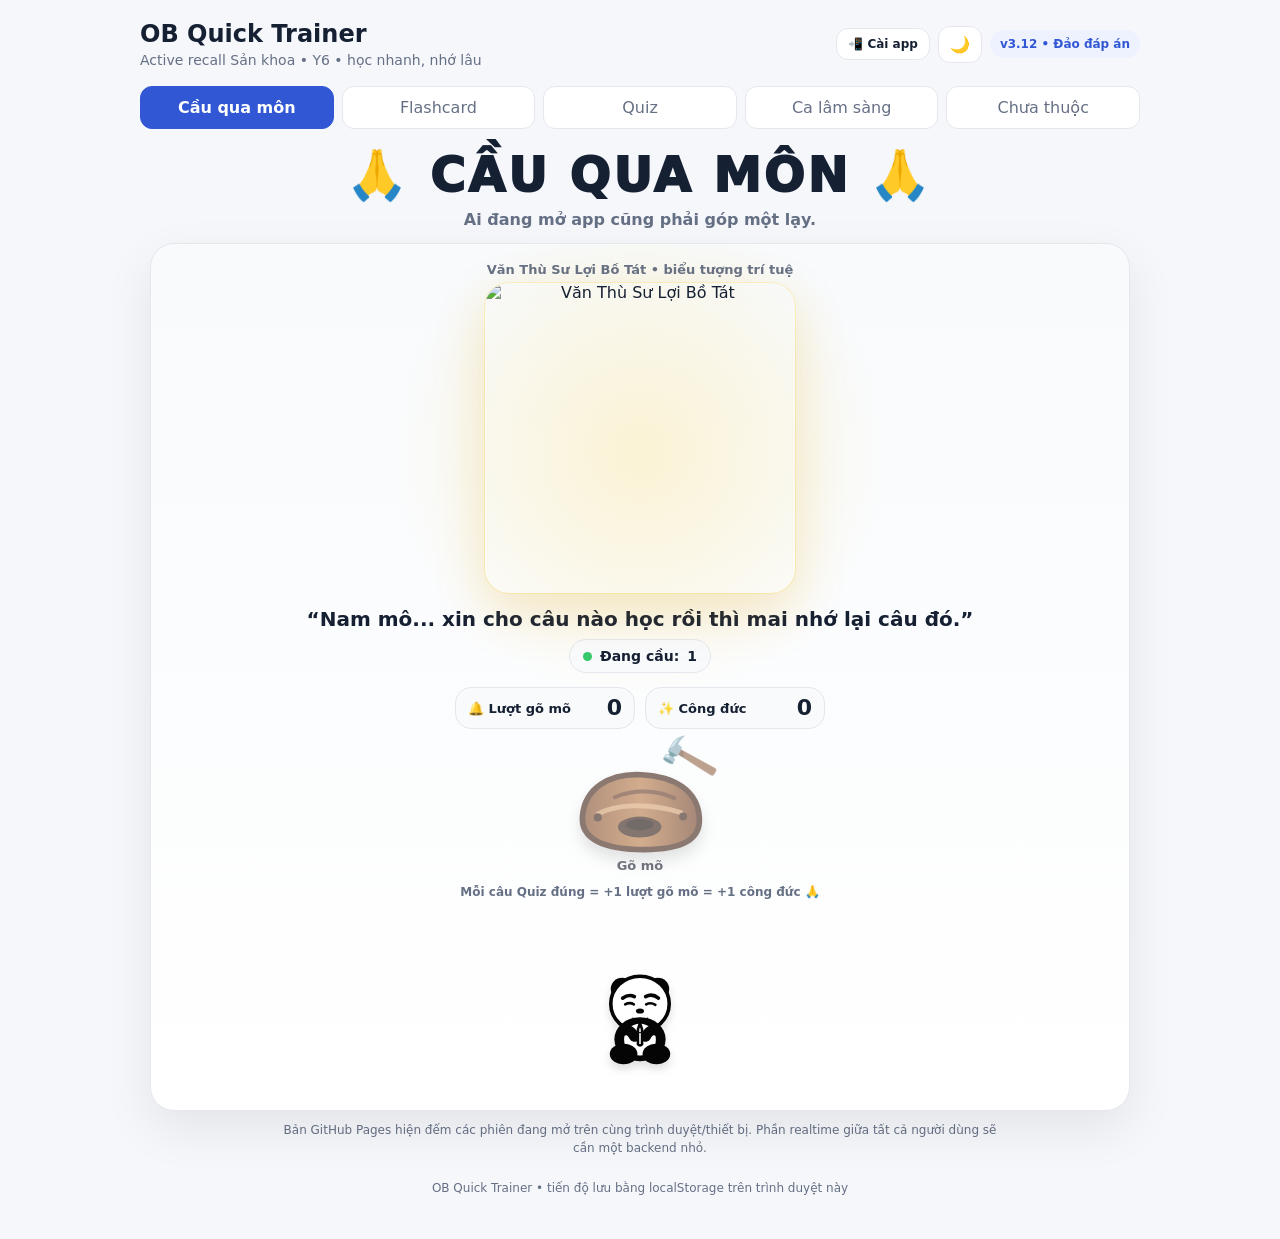
==== index.html @ a4d190e4 "Fix quiz answer-position bias by shuffling options at render time" ====
<!doctype html>
<html lang="vi">
<head>
<meta charset="utf-8">
<meta name="viewport" content="width=device-width,initial-scale=1">
<meta name="color-scheme" content="light dark">
<meta name="theme-color" content="#3157d5">
<link rel="manifest" href="./manifest.webmanifest">
<link rel="icon" type="image/png" sizes="192x192" href="./icon-192.png">
<link rel="apple-touch-icon" href="./icon-192.png">
<meta name="apple-mobile-web-app-capable" content="yes">
<meta name="apple-mobile-web-app-status-bar-style" content="default">
<meta name="apple-mobile-web-app-title" content="OB Trainer">
<meta http-equiv="Cache-Control" content="no-cache, no-store, must-revalidate">
<meta http-equiv="Pragma" content="no-cache">
<meta http-equiv="Expires" content="0">
<title>OB Quick Trainer</title>
<style>
:root{
  --bg:#f5f7fb;--card:#ffffff;--card2:#f8fafc;--text:#162033;--muted:#667085;--line:#e4e7ec;
  --accent:#3157d5;--accent2:#eef2ff;--good:#067647;--goodbg:#ecfdf3;--bad:#b42318;--badbg:#fef3f2;
  --warn:#b54708;--warnbg:#fffaeb;--shadow:0 12px 32px rgba(16,24,40,.08)
}
html[data-theme="dark"]{
  --bg:#0b1220;--card:#111a2b;--card2:#172236;--text:#eef2f7;--muted:#98a2b3;--line:#29364d;
  --accent:#87a3ff;--accent2:#172554;--good:#6ce9a6;--goodbg:#12382a;--bad:#fda29b;--badbg:#401b1b;
  --warn:#fec84b;--warnbg:#3a2b12;--shadow:0 16px 40px rgba(0,0,0,.28)
}
*{box-sizing:border-box}
body{margin:0;font-family:Inter,system-ui,-apple-system,Segoe UI,Roboto,sans-serif;background:var(--bg);color:var(--text);transition:background .2s,color .2s}
button,select{font:inherit}
.shell{max-width:1040px;margin:auto;padding:20px}
header{display:flex;gap:14px;align-items:center;justify-content:space-between;margin-bottom:18px}
.brand h1{font-size:24px;margin:0}.brand p{margin:4px 0 0;color:var(--muted);font-size:14px}
.header-actions{display:flex;align-items:center;gap:8px;flex-wrap:wrap;justify-content:flex-end}
.installbtn{font-size:12px;font-weight:850;white-space:nowrap}
.installbtn.ready{border-color:var(--accent);box-shadow:0 0 0 3px var(--accent2)}
.installbtn.installed{color:var(--good);background:var(--goodbg);border-color:var(--good)}
.pill{background:var(--accent2);color:var(--accent);padding:7px 10px;border-radius:999px;font-size:12px;font-weight:800}
.iconbtn{border:1px solid var(--line);background:var(--card);color:var(--text);border-radius:12px;padding:8px 11px;cursor:pointer}
nav{display:grid;grid-template-columns:repeat(5,1fr);gap:8px;margin-bottom:18px}
nav button{border:1px solid var(--line);background:var(--card);padding:11px 8px;border-radius:12px;cursor:pointer;color:var(--muted)}
nav button.active{background:var(--accent);border-color:var(--accent);color:#fff;font-weight:800}
html[data-theme="dark"] nav button.active{color:#08111f}
.panel{display:none}.panel.active{display:block}
.grid{display:grid;grid-template-columns:repeat(4,1fr);gap:12px}
.card{background:var(--card);border:1px solid var(--line);border-radius:16px;padding:18px;box-shadow:var(--shadow)}
.metric .big{font-size:30px;font-weight:800;margin-top:8px}.muted{color:var(--muted)}
.hero{padding:22px}.hero h2{margin:0 0 8px;font-size:22px}.hero p{margin:0;color:var(--muted);line-height:1.55}
.actions{display:flex;gap:10px;flex-wrap:wrap;margin-top:16px}
.btn{border:0;border-radius:12px;padding:11px 14px;cursor:pointer;font-weight:800}
.btn.primary{background:var(--accent);color:#fff}.btn.secondary{background:var(--card);border:1px solid var(--line);color:var(--text)}
.btn.good{background:var(--goodbg);color:var(--good)}.btn.bad{background:var(--badbg);color:var(--bad)}.btn.warn{background:var(--warnbg);color:var(--warn)}
html[data-theme="dark"] .btn.primary{color:#08111f}
.progress{height:9px;background:var(--line);border-radius:999px;overflow:hidden}.progress>div{height:100%;background:var(--accent);width:0;transition:width .25s}
.timer-wrap{margin:10px 0 16px}.timer-row{display:flex;justify-content:space-between;align-items:center;font-size:13px;color:var(--muted);margin-bottom:6px}
.timerbar{height:7px;background:var(--line);border-radius:999px;overflow:hidden}.timerbar>div{height:100%;background:var(--accent);width:100%;transition:width 1s linear}
.timerbar.danger>div{background:var(--bad)}
.controls{display:grid;grid-template-columns:1.15fr 1fr auto auto;gap:10px;align-items:end;margin-bottom:14px}
.field label{display:block;font-size:12px;color:var(--muted);font-weight:700;margin-bottom:6px}
.field select{width:100%;background:var(--card);color:var(--text);border:1px solid var(--line);border-radius:10px;padding:10px}
.field input[type="range"]{width:100%;accent-color:var(--accent);cursor:pointer;margin:7px 0 2px}
.range-meta{display:flex;justify-content:space-between;align-items:center;font-size:11px;color:var(--muted)}
.range-value{font-size:13px;font-weight:800;color:var(--accent)}
.flash{min-height:310px;display:flex;flex-direction:column;justify-content:center;align-items:center;text-align:center;cursor:pointer}
.flash .tag{font-size:12px;color:var(--accent);font-weight:800;text-transform:uppercase;letter-spacing:.08em}
.flash h3{font-size:25px;line-height:1.35;max-width:700px}.flash .answer{display:none;color:var(--text);line-height:1.65;max-width:760px;white-space:pre-line}
.flash.revealed .answer{display:block}.flash.revealed .prompt{display:none}
.quiz-head{display:flex;justify-content:space-between;gap:12px;align-items:center;margin-bottom:12px}
.qtext{font-size:20px;font-weight:800;line-height:1.45;margin-bottom:16px}
.options{display:grid;gap:10px}.option{width:100%;text-align:left;border:1px solid var(--line);background:var(--card);color:var(--text);border-radius:12px;padding:13px 14px;cursor:pointer}
.option:hover{border-color:var(--muted)}.option.correct{border-color:var(--good);background:var(--goodbg)}.option.wrong{border-color:var(--bad);background:var(--badbg)}
.feedback{margin-top:14px;padding:14px;border-radius:12px;background:var(--card2);line-height:1.55;display:none}
.feedback.show{display:block}.feedback.good{background:var(--goodbg);color:var(--good)}.feedback.bad{background:var(--badbg);color:var(--bad)}.feedback.warn{background:var(--warnbg);color:var(--warn)}
.case-list{display:grid;gap:14px}.case h3{margin-top:0}.case p{line-height:1.6}.case .reveal{display:none;margin-top:12px;padding:14px;border-radius:12px;background:var(--card2);line-height:1.6}.case.open .reveal{display:block}
.missed-item{border-top:1px solid var(--line);padding:14px 0}.missed-item:first-child{border-top:0}
.badge{display:inline-block;font-size:11px;font-weight:800;border-radius:999px;padding:4px 8px;margin-left:6px}.badge.timeout{background:var(--warnbg);color:var(--warn)}.badge.wrong{background:var(--badbg);color:var(--bad)}
.small{font-size:13px}.empty{text-align:center;padding:30px;color:var(--muted)}
.notice{border-left:4px solid var(--accent);background:var(--card2);padding:12px 14px;border-radius:10px;line-height:1.55}
footer{padding:24px 0;color:var(--muted);font-size:12px;text-align:center}
@media(max-width:760px){.grid{grid-template-columns:repeat(2,1fr)}nav{grid-template-columns:repeat(3,1fr)}header{align-items:flex-start}.shell{padding:14px}.qtext{font-size:18px}.controls{grid-template-columns:1fr 1fr}.controls .full-mobile{grid-column:1/-1}}

/* ===== CẦU QUA MÔN ===== */
.prayer-shell{max-width:980px;margin:0 auto;text-align:center}
.prayer-title{font-size:clamp(28px,5vw,48px);font-weight:950;letter-spacing:.06em;margin:4px 0 6px}
.prayer-sub{color:var(--muted);margin-bottom:14px;font-weight:700}
.prayer-stage{position:relative;overflow:hidden;min-height:610px;border:1px solid var(--line);border-radius:24px;background:
 radial-gradient(circle at 50% 24%,rgba(255,215,84,.24),transparent 30%),
 linear-gradient(180deg,var(--card2),var(--card));padding:18px 14px 24px;box-shadow:0 18px 50px rgba(0,0,0,.08)}
.wisdom-label{font-size:13px;font-weight:800;color:var(--muted);margin-bottom:6px}
.buddha-wrap{display:flex;justify-content:center;position:relative;z-index:1}
.buddha-img{width:min(310px,70vw);aspect-ratio:1/1;object-fit:cover;object-position:center;border-radius:24px;box-shadow:0 0 0 1px rgba(255,215,84,.3),0 18px 50px rgba(218,160,20,.22)}
.prayer-message{margin:14px auto 8px;max-width:680px;font-weight:850;font-size:clamp(15px,2.5vw,20px)}
.online-pill{display:inline-flex;align-items:center;gap:8px;background:var(--card2);border:1px solid var(--line);border-radius:999px;padding:8px 13px;font-size:14px;font-weight:800}
.live-dot{width:9px;height:9px;border-radius:50%;background:#36c96b;box-shadow:0 0 0 0 rgba(54,201,107,.5);animation:livePulse 1.6s infinite}
@keyframes livePulse{70%{box-shadow:0 0 0 9px rgba(54,201,107,0)}100%{box-shadow:0 0 0 0 rgba(54,201,107,0)}}
.prayer-crowd{min-height:155px;display:flex;align-items:flex-end;justify-content:center;flex-wrap:wrap;gap:4px 9px;margin-top:8px;position:relative;z-index:2}
.prayer-person{width:82px;height:112px;display:flex;align-items:flex-end;justify-content:center;transform-origin:50% 100%;animation:kowtow 2.7s cubic-bezier(.45,0,.25,1) infinite;animation-delay:var(--d,0s);will-change:transform}
.prayer-person svg{width:100%;height:auto;overflow:visible;filter:drop-shadow(0 5px 4px rgba(0,0,0,.12))}
@keyframes kowtow{
  0%,18%,100%{transform:perspective(280px) rotateX(0deg) translateY(0) scale(1)}
  38%{transform:perspective(280px) rotateX(24deg) translateY(8px) scale(.99)}
  58%,68%{transform:perspective(280px) rotateX(63deg) translateY(26px) scale(.96)}
  84%{transform:perspective(280px) rotateX(22deg) translateY(7px) scale(.99)}
}
.prayer-more{font-size:13px;color:var(--muted);font-weight:800;min-height:20px}
.prayer-note{font-size:12px;color:var(--muted);margin:10px auto 0;max-width:720px;line-height:1.5}
@media(max-width:560px){
  .prayer-stage{min-height:560px;padding-left:8px;padding-right:8px}
  .buddha-img{width:min(250px,72vw)}
  .prayer-person{width:64px;height:90px}
  .prayer-crowd{min-height:128px;gap:2px 5px}
}


/* ===== CÔNG ĐỨC / GÕ MÕ ===== */
.merit-panel{margin:14px auto 4px;display:grid;grid-template-columns:repeat(2,minmax(125px,180px));justify-content:center;gap:8px 10px;position:relative;z-index:4}
.merit-stat{background:var(--card2);border:1px solid var(--line);border-radius:16px;padding:9px 12px;display:flex;align-items:center;justify-content:space-between;gap:12px;font-size:13px;font-weight:800}
.merit-stat b{font-size:22px;line-height:1}
.mokugyo-btn{grid-column:1/-1;justify-self:center;width:180px;min-height:134px;border:0;background:transparent;cursor:pointer;position:relative;padding:9px 8px 4px;border-radius:22px;transition:transform .12s ease,filter .12s ease}
.mokugyo-btn:hover{transform:translateY(-2px);filter:brightness(1.04)}
.mokugyo-btn:active{transform:translateY(1px) scale(.97)}
.mokugyo-btn.no-credit{opacity:.62;filter:grayscale(.22)}
.woodfish{display:block;width:145px;margin:15px auto 0;transform-origin:50% 70%}
.woodfish svg{width:100%;height:auto;filter:drop-shadow(0 9px 8px rgba(0,0,0,.18))}
.mallet{position:absolute;z-index:3;font-size:43px;left:118px;top:1px;transform-origin:16% 85%;transform:rotate(-18deg)}
.mokugyo-btn.strike .mallet{animation:malletHit .24s ease-out}
.mokugyo-btn.strike .woodfish{animation:woodfishHit .28s ease-out}
.mokugyo-caption{display:block;margin-top:-8px;font-size:13px;font-weight:900;color:var(--text)}
.merit-hint{grid-column:1/-1;color:var(--muted);font-size:12px;font-weight:750;min-height:18px}
.merit-pop{position:absolute;left:50%;top:56%;transform:translate(-50%,-50%);font-size:21px;font-weight:950;pointer-events:none;z-index:20;animation:meritFloat .85s ease-out forwards;text-shadow:0 2px 12px var(--card)}
@keyframes malletHit{0%{transform:rotate(-18deg)}55%{transform:rotate(-58deg) translate(-7px,9px)}100%{transform:rotate(-18deg)}}
@keyframes woodfishHit{0%,100%{transform:scale(1)}38%{transform:scale(.95) rotate(-2deg)}65%{transform:scale(1.035) rotate(1deg)}}
@keyframes meritFloat{0%{opacity:0;transform:translate(-50%,10px) scale(.8)}20%{opacity:1}100%{opacity:0;transform:translate(-50%,-55px) scale(1.12)}}
@media(max-width:560px){.merit-panel{grid-template-columns:repeat(2,minmax(112px,150px))}.mokugyo-btn{width:160px}.woodfish{width:128px}.mallet{left:107px;font-size:38px}}

</style>
</head>
<body>
<div class="shell">
<header>
  <div class="brand">
    <h1>OB Quick Trainer</h1>
    <p>Active recall Sản khoa • Y6 • học nhanh, nhớ lâu</p>
  </div>
  <div class="header-actions">
    <button class="iconbtn installbtn" id="installBtn" onclick="installApp()" title="Cài lên màn hình chính">📲 Cài app</button>
    <button class="iconbtn" id="themeBtn" onclick="toggleTheme()" title="Đổi giao diện">🌙</button>
    <div class="pill">v3.12 • Đảo đáp án</div>
  </div>
</header>

<nav>
  <button data-tab="home" class="active">Cầu qua môn</button>
  <button data-tab="flashcards">Flashcard</button>
  <button data-tab="quiz">Quiz</button>
  <button data-tab="cases">Ca lâm sàng</button>
  <button data-tab="missed">Chưa thuộc</button>
</nav>

<section id="home" class="panel active">
  <div class="prayer-shell">
    <div class="prayer-title">🙏 CẦU QUA MÔN 🙏</div>
    <div class="prayer-sub">Ai đang mở app cũng phải góp một lạy.</div>

    <div class="prayer-stage">
      <div class="wisdom-label">Văn Thù Sư Lợi Bồ Tát • biểu tượng trí tuệ</div>
      <div class="buddha-wrap">
        <img class="buddha-img" src="https://upload.wikimedia.org/wikipedia/commons/6/69/Bodhisattva_Manjushri_as_Tikshna-Manjushri_%28Minjie_Wenshu%29_MET_DP164061.jpg" alt="Văn Thù Sư Lợi Bồ Tát">
      </div>
      <div class="prayer-message">“Nam mô... xin cho câu nào học rồi thì mai nhớ lại câu đó.”</div>
      <div class="online-pill"><span class="live-dot"></span> Đang cầu: <b id="prayerOnlineCount">1</b></div>

      <div class="merit-panel">
        <div class="merit-stat">
          <span>🔔 Lượt gõ mõ</span>
          <b id="mokugyoCredits">0</b>
        </div>
        <div class="merit-stat">
          <span>✨ Công đức</span>
          <b id="meritCount">0</b>
        </div>
        <button class="mokugyo-btn" id="mokugyoBtn" onclick="strikeMokugyo()" aria-label="Gõ mõ cầu qua môn">
          <span class="mallet" aria-hidden="true">🔨</span>
          <span class="woodfish" aria-hidden="true">
            <svg viewBox="0 0 180 125">
              <defs>
                <linearGradient id="woodG" x1="0" x2="1">
                  <stop offset="0" stop-color="#8f4b23"/>
                  <stop offset=".5" stop-color="#c87837"/>
                  <stop offset="1" stop-color="#7d3d1d"/>
                </linearGradient>
              </defs>
              <path d="M18 68C21 34 51 15 91 17c43 2 70 21 72 53 2 27-20 40-69 40-47 0-79-12-76-42Z" fill="url(#woodG)" stroke="#4e2817" stroke-width="7"/>
              <path d="M37 66c20-12 62-15 103-2" fill="none" stroke="#efb16f" stroke-width="6" stroke-linecap="round" opacity=".75"/>
              <path d="M58 45c24-10 52-9 74 1" fill="none" stroke="#5f2d18" stroke-width="5" stroke-linecap="round" opacity=".75"/>
              <ellipse cx="89" cy="82" rx="27" ry="13" fill="#3f2116"/>
              <ellipse cx="89" cy="79" rx="17" ry="7" fill="#21120d"/>
              <circle cx="37" cy="70" r="5" fill="#492417"/><circle cx="143" cy="69" r="5" fill="#492417"/>
            </svg>
          </span>
          <span class="mokugyo-caption" id="mokugyoCaption">Gõ mõ</span>
        </button>
        <div class="merit-hint" id="meritHint">Mỗi câu Quiz đúng = +1 lượt gõ mõ = +1 công đức 🙏</div>
      </div>

      <div class="prayer-crowd" id="prayerCrowd"></div>
      <div class="prayer-more" id="prayerMore"></div>
    </div>

    <div class="prayer-note">Bản GitHub Pages hiện đếm các phiên đang mở trên cùng trình duyệt/thiết bị. Phần realtime giữa tất cả người dùng sẽ cần một backend nhỏ.</div>
  </div>
</section>

<section id="flashcards" class="panel">
  <div class="quiz-head">
    <div><b id="fcCounter">1/1</b> <span class="muted small">• bấm thẻ để lật</span></div>
    <button class="btn secondary" onclick="shuffleFlashcards()">Trộn thẻ</button>
  </div>
  <div class="progress"><div id="fcProgress"></div></div>
  <div class="card flash" id="flashCard" onclick="revealFlash()">
    <div class="tag" id="fcTag"></div>
    <div class="prompt"><h3 id="fcQ"></h3><div class="muted">Chạm để xem đáp án</div></div>
    <div class="answer" id="fcA"></div>
  </div>
  <div class="actions" style="justify-content:center">
    <button class="btn bad" onclick="rateFlash(false,event)">Chưa nhớ</button>
    <button class="btn good" onclick="rateFlash(true,event)">Nhớ rồi</button>
    <button class="btn secondary" onclick="nextFlash(event)">Bỏ qua</button>
  </div>
</section>

<section id="quiz" class="panel">
  <div class="controls card">
    <div class="field">
      <label>Chủ đề</label>
      <select id="topicSelect" onchange="changeTopic(this.value)">
        <option value="pprom">Ối vỡ non / PPROM — 50 câu</option>
        <option value="ptl">Chuyển dạ sinh non — 50 câu</option>
        <option value="tsg">Tiền sản giật / Sản giật — 50 câu</option>
        <option value="gdm">Đái tháo đường thai kỳ — 50 câu</option>
        <option value="tntc">Thai ngoài tử cung — 30 câu</option>
        <option value="ux">U xơ tử cung — 50 câu</option>
        <option value="aden">Adenomyosis — 40 câu</option>
        <option value="ubt">U buồng trứng & khối phần phụ — 45 câu</option>
        <option value="suythai">Suy thai & bất thường tim thai — 50 câu</option>
        <option value="gtd">GTD & GTN — 45 câu</option>
        <option value="tsnm">Tăng sinh nội mạc tử cung — 40 câu</option>
        <option value="fgr">FGR / IUGR — 40 câu</option>
        <option value="xh3">Xuất huyết 3 tháng cuối — 50 câu</option>
        <option value="cdt">Chuyển dạ tắc nghẽn & sản đồ WHO — 40 câu</option>
        <option value="tolac">TOLAC / VBAC — 40 câu</option>
      </select>
    </div>
    <div class="field">
      <label>Thời gian mỗi câu: <span class="range-value" id="timerSettingValue">30 giây</span></label>
      <input id="timerSelect" type="range" min="5" max="40" step="5" value="30"
             oninput="previewTimerSetting(this.value)" onchange="changeTimerSetting(this.value)">
      <div class="range-meta"><span>5s</span><span>10</span><span>15</span><span>20</span><span>25</span><span>30</span><span>35</span><span>40s</span></div>
    </div>
    <button class="btn secondary full-mobile" onclick="restartQuiz()">Trộn & làm lại</button>
    <button class="btn primary full-mobile" onclick="startExam()">Làm đề 60 câu</button>
  </div>

  <div class="quiz-head">
    <div><b id="quizCounter">Câu 1</b> <span class="muted small" id="quizModeLabel"></span></div>
    <button class="btn warn" onclick="skipQuiz()">Bỏ qua = chưa thuộc</button>
  </div>
  <div class="progress"><div id="quizProgress"></div></div>

  <div class="timer-wrap" id="timerWrap">
    <div class="timer-row"><span>Thời gian còn lại</span><b id="timerText">30s</b></div>
    <div class="timerbar" id="timerBar"><div id="timerFill"></div></div>
  </div>

  <div class="card">
    <div class="qtext" id="quizQ"></div>
    <div class="options" id="quizOptions"></div>
    <div class="feedback" id="quizFeedback"></div>
    <div class="actions"><button id="nextQuizBtn" class="btn primary" style="display:none" onclick="nextQuiz()">Câu tiếp</button></div>
  </div>
</section>

<section id="cases" class="panel">
  <div class="card hero" style="margin-bottom:12px">
    <h2>Ca lâm sàng chuyển dạ sinh non</h2>
    <p>Tự trả lời thành tiếng trước khi mở đáp án. Sau khi hoàn tất PPROM 50 câu, thầy có thể bổ sung riêng 20 ca PPROM vào đây.</p>
  </div>
  <div class="case-list" id="caseList"></div>
</section>

<section id="missed" class="panel">
  <div class="card">
    <div class="quiz-head">
      <div><b>Chưa thuộc</b> <span class="muted small">• gồm câu sai + hết giờ + bỏ qua</span></div>
      <div class="actions" style="margin:0">
        <button class="btn primary" onclick="startMissedReview()">Ôn lại ngay</button>
        <button class="btn secondary" onclick="clearMissed()">Xóa danh sách</button>
      </div>
    </div>
    <div id="missedList"></div>
  </div>
</section>

<footer>OB Quick Trainer • tiến độ lưu bằng localStorage trên trình duyệt này</footer>
</div>

<script>
const DATA = {
flashcards:[{"id":"kt1","tag":"KHÁM THAI","q":"Tên bài, giảng viên và mục tiêu bài giảng?","a":"KHÁM THAI\nTS. BSCK2. Phạm Thanh Hải, ThS. BS. Phan Thị Thúy Vân\n\nMục tiêu bài giảng\nSau khi học xong, sinh viên có khả năng:\n1. Nắm được lịch khám thai, trình bày được mục đích, nội dung cần thăm khám trong tam cá nguyệt\n2. Lập sổ khám thai đầy đủ thông tin.\n3. Xác định được tình trạng thai hiện tại, hướng quản lý tiếp theo."},{"id":"kt2","tag":"I. LỊCH KHÁM THAI","q":"Mục đích khám thai và nguyên tắc thực hiện?","a":"I. LỊCH KHÁM THAI\n- Khám thai nhằm phát hiện sớm bất thường ở mẹ và thai, để tư vấn, xử trí và phòng biến chứng, đồng thời, hỗ trợ tâm lý giúp thai phụ sẵn sàng cho chuyển dạ và hậu sản.\n- Việc khám thai cần thực hiện một cách có hệ thống:"},{"id":"kt3","tag":"I. LỊCH KHÁM THAI","q":"Lịch khám thai đầy đủ theo từng tam cá nguyệt?","a":"Tam cá nguyệt 1:\n+ Khám lần đầu: sau trễ kinh 2-3 tuần\n+ Khám lần 2: lúc thai 11 tuần đến 13 tuần 6 ngày\n\nTam cá nguyệt 2 (14 0/7-27 6/7 tuần) và tam cá nguyệt 3 (28 0/7 tuần đến khi sinh):\n+ Từ 14- 32 tuần: Mỗi 4 tuần/lần\n+ Từ 32- 36 tuần: Mỗi 2 tuần/lần\n+ Sau 36 tuần: 1 tuần/lần\n+ Nhập viện nếu sau 41 tuần chưa sinh (theo WHO).\n\nLưu ý: Trường hợp thai kỳ nguy cơ, lịch khám thai sẽ thay đổi với từng trường hợp cụ thể."},{"id":"kt4","tag":"II. DỤNG CỤ","q":"Dụng cụ khám thai gồm những gì?","a":"II. DỤNG CỤ\n- Bàn khám thai, đèn gù, mỏ vịt\n- Thước dây, đồng hồ, máy đo huyết áp, ống nghe tim phổi, cân, máy nghe tim thai doppler cầm tay.\n- Găng tay sạch và găng tay vô khuẩn (khi có yêu cầu)"},{"id":"kt5","tag":"III. NỘI DUNG THĂM KHÁM","q":"Tam cá nguyệt 1: khai thác và khám lâm sàng?","a":"III. NỘI DUNG THĂM KHÁM\n1. Tam cá nguyệt 1\n- Khai thác tiền căn: gia đình, bản thân (nội, ngoại, sản phụ khoa, kế hoạch hóa gia đình, dị ứng, thói quen).\n- Bệnh sử: kinh chót, kinh áp chót, các triệu chứng.\n- Khám tổng quát: cân nặng, chiều cao, sinh hiệu, da niêm, tim, phổi, bụng, vú…\n- Khám mỏ vịt: ở lần khám đầu tiên đánh giá tình trạng cổ tử cung, âm đạo."},{"id":"kt6","tag":"Tam cá nguyệt 1 • Siêu âm","q":"Siêu âm trong tam cá nguyệt 1 gồm những gì?","a":"- Siêu âm\n+ Xác định vị trí, số lượng, tính sinh tồn thai, ngày dự sinh (khi CRL ≥10mm)\n+ Siêu âm hình thái tam cá nguyệt 1 (từ 11 tuần đến 13 tuần 6 ngày): đo độ mờ da gáy (Nuchal Translucency - NT), phát hiện dị tật lớn."},{"id":"kt7","tag":"Tam cá nguyệt 1 • Xét nghiệm","q":"Xét nghiệm tam cá nguyệt 1: nhóm máu, chức năng cơ quan, nhiễm trùng và lệch bội?","a":"- Xét nghiệm\n+ Nhóm máu ABO, Rh, tổng phân tích tế bào máu.\n+ Chức năng gan, thận.\n+ Xét nghiệm miễn dịch: viêm gan siêu vi B, viêm gan C, giang mai, Rubella, HIV.\n+ Tầm soát lệch bội: Combined test (từ 11 tuần đến 13 tuần 6 ngày) hoặc NIPT.\n+ Tầm soát tiền sản giật."},{"id":"kt8","tag":"Tam cá nguyệt 1 • Xét nghiệm","q":"Xét nghiệm tam cá nguyệt 1: đái tháo đường, nước tiểu, kháng thể và xét nghiệm đặc biệt?","a":"+ Tầm soát đái tháo đường: Đường huyết đói, đường huyết bất kỳ hoặc HbA1c khi thuộc nhóm nguy cơ thấp. Test 75gr glucose khi thuộc nhóm nguy cơ cao\n+ Cấy nước tiểu, tổng phân tích nước tiểu\n+ Tầm soát kháng thể bất thường\n+ Các cận lâm sàng đặc biệt tùy từng tình huống cụ thể: chức năng tuyến giáp, Toxoplasma (TOX), Cytomegalovirus (CMV), Chlamydia trachomatis, lậu cầu…"},{"id":"kt9","tag":"2. Tam cá nguyệt 2","q":"Tam cá nguyệt 2: hỏi bệnh và khám?","a":"2. Tam cá nguyệt 2\n- Hỏi bệnh: thai máy, các triệu chứng bất thường như ra máu, gò bụng, huyết trắng bất thường, ngứa âm hộ…\n- Khám\n+ Tổng quát, cân nặng, phù\n+ Đo bề cao tử cung, chu vi vòng bụng\n+ Nghe tim thai\n+ Khám mỏ vịt thường quy không có chỉ định nếu thai phụ không than phiền có huyết trắng hay ra dịch, ra máu bất thường…"},{"id":"kt10","tag":"Tam cá nguyệt 2 • Siêu âm","q":"Siêu âm tam cá nguyệt 2 đầy đủ?","a":"- Siêu âm\n+ Siêu âm đánh giá phát triển thai, nhau, ối.\n+ Siêu âm đánh giá soft markers (15 - 18 tuần): Khi có chỉ định.\n+ Siêu âm đo chiều dài kênh cổ tử cung (từ 18-24 tuần) nhưng có thể đo sớm hơn, sau 14 tuần khi có yếu tố nguy cơ sẩy thai to hay sinh non.\n+ Siêu âm hình thái học tam cá nguyệt 2 (20-24 tuần): xác định chi tiết bất thường cấu trúc thai và phần phụ của thai (bánh nhau, dây rốn, nước ối)."},{"id":"kt11","tag":"Tam cá nguyệt 2 • Xét nghiệm","q":"Xét nghiệm tam cá nguyệt 2 đầy đủ?","a":"- Xét nghiệm\n+ Tổng phân tích tế bào máu (24- 28 tuần để tầm soát thiếu máu)\n+ Tầm soát lệch bội Triple test (15-21 tuần) nếu chưa thực hiện ở TCN1 hoặc xét nghiệm TCN1 nguy cơ vùng xám.\n+ Nghiệm pháp dung nạp đường thực hiện thường quy lúc thai 24-28 tuần."},{"id":"kt12","tag":"3. Tam cá nguyệt 3","q":"Tam cá nguyệt 3: hỏi bệnh và khám?","a":"3. Tam cá nguyệt 3\n- Hỏi bệnh: thai máy, gò tử cung, ra nước, ra máu âm đạo, triệu chứng bất thường khác\n- Khám:\n+ Tổng quát, cân nặng, phù\n+ Đo bề cao tử cung, chu vi vòng bụng\n+ 4 thủ thuật Leopold, nghe tim thai\n+ Khám âm đạo không thực hiện mỗi lần khám thai nếu không có triệu chứng bất thường. Khám âm đạo vào tháng cuối thai kỳ để xác định ngôi thai, độ lọt, đánh giá khung chậu, u tiền đạo để lên kế hoạch cho cuộc sinh."},{"id":"kt13","tag":"Tam cá nguyệt 3 • Cận lâm sàng","q":"Cận lâm sàng tam cá nguyệt 3?","a":"- Cận lâm sàng\n+ Siêu âm đánh giá tăng trưởng thai, ngôi thai, bánh nhau, nước ối. Siêu âm hình thái học tam cá nguyệt 3 (khi cần).\n+ Non-stress test thực hiện khi có chỉ định\n+ Xét nghiệm tầm soát liên cầu khuẩn nhóm B (Group B Streptococcus): thời điểm 35 - 37 tuần, có thể thực hiện sớm hơn khi có nguy cơ sinh non."},{"id":"kt14","tag":"Tam cá nguyệt 3 • Tư vấn","q":"Tư vấn ở tam cá nguyệt 3?","a":"- Tư vấn: theo dõi cử động thai (từ 26 tuần, tùy khả năng chăm sóc sơ sinh non tháng), dặn dò các dấu hiệu cần phải nhập viện: ra nước, ra máu âm đạo, đau bụng từng cơn, thai máy ít (<6 lần trong 2 giờ)."},{"id":"kt15","tag":"IV. CHỦNG NGỪA • Uốn ván","q":"Lịch tiêm VAT đầy đủ?","a":"IV. CHỦNG NGỪA\n1. Uốn ván\nLịch tiêm VAT\n+ Mũi 1: khi phát hiện có thai (thường tiêm vào 3 tháng giữa thai kỳ)\n+ Mũi 2: cách mũi 1 ít nhất 1 tháng và trước khi sinh 1 tháng\n+ Mũi 3: tiêm cách mũi 2 ít nhất 6 tháng, hoặc khi có thai lần tiếp theo\n+ Mũi 4: tiêm cách mũi 3 ít nhất 1 năm, hoặc khi có thai lần tiếp theo\n+ Mũi 5: tiêm cách mũi 4 ít nhất 1 năm, hoặc khi có thai lần tiếp theo\nThai phụ tiêm đủ 5 mũi VAT, nếu mũi tiêm cuối cùng >10 năm thì cần nhắc lại 1 mũi."},{"id":"kt16","tag":"IV. CHỦNG NGỪA • Ho gà","q":"Khuyến cáo Tdap trong thai kỳ?","a":"2. Ho gà\n- Lịch tiêm: 1 liều Tdap (Tetanus, Diphtheria, Pertussis) cho mỗi thai kỳ, tiêm càng sớm càng tốt trong khoảng tuổi thai từ 27 - 36 tuần, bất kể tiền sử tiêm Tdap.\n- Các mũi tiêm nhắc VAT từ thứ 2 trở đi có thể thay thế bằng Tdap."},{"id":"kt17","tag":"IV. CHỦNG NGỪA • Cúm","q":"Khuyến cáo vắc-xin cúm trong thai kỳ?","a":"3. Cúm\n- Lịch tiêm: 1 liều hằng năm, bất kỳ giai đoạn nào trong thai kỳ.\n- Vắc-xin cúm bất hoạt hoặc tái tổ hợp dùng được. Loại sống giảm độc lực chống chỉ định."},{"id":"kt18","tag":"IV. CHỦNG NGỪA • RSV","q":"Khuyến cáo RSV trong thai kỳ?","a":"4. Virus hợp bào hô hấp (RSV- respiratory syncytial virus)\n- Lịch tiêm: 1 liều duy nhất từ 32 - 36 tuần. Hiện tại CDC không khuyến cáo tiêm nhắc lại.\n- Abrysvo của Pfizer là vắc-xin duy nhất được khuyến cáo cho phụ nữ mang thai."},{"id":"kt19","tag":"IV. CHỦNG NGỪA • Bảng","q":"Bảng thời điểm vắc-xin trong thai kỳ?","a":"Vắc-xin trong thai kỳ\nTam cá nguyệt 1 | Tam cá nguyệt 2 | Tam cá nguyệt 3\nUốn ván: Bất kể khi nào\nCúm: Bất kể khi nào\nTdap: 27 - 36 tuần\nRSV (Abrysvo): 32 - 36 tuần"},{"id":"kt20","tag":"V. DINH DƯỠNG","q":"Dinh dưỡng và các thuốc dùng trong thai kỳ?","a":"V. DINH DƯỠNG VÀ CÁC THUỐC DÙNG TRONG THAI KỲ:\n- Thai phụ ăn uống đầy đủ (thịt, cá, hải sản, trứng, rau củ, trái cây, các loại hạt, sữa)\n- Bổ sung sắt, acid folic, calci và các vi chất khác.\n+ Sắt: 27 mg/ngày.\n+ Acid folic: ít nhất 400mcg/ ngày, bổ sung trước mang thai ít nhất 1 tháng và trong 12 tuần đầu, nếu tiền căn sinh con dị tật ống thần kinh liều 4mg/ngày ít nhất 3 tháng trước khi mang thai.\n+ Calci: 1000 mg/ ngày"},{"id":"kt21","tag":"V. DINH DƯỠNG • Tăng cân","q":"Bảng khuyến cáo tăng cân cho đơn thai theo IOM 2009?","a":"Bảng: Khuyến cáo tăng cân cho đơn thai (theo Viện Y học Mỹ- IOM 2009)\n\nBMI trước mang thai (kg/m2) | Tổng cân nặng tăng thêm (kg) | Tăng cân trong tam cá nguyệt 2 và 3 (kg/ tuần)\nThiếu cân | 12,5 - 18 | 0,51 (0,44 - 0,58)\nBình thường | 11,5 -16 | 0,42 (0,35 - 0,50)\nThừa cân | 7 - 11,5 | 0,28 (0,23 - 0,33)\nBéo phì | 5 - 9 | 0,22 (0,17 - 0,27)\nTrong tam cá nguyệt 1 tăng 0,5-2 kg"}],
quizzes:{
ptl:[{"id":"ptl1","q":"Theo file học, chuyển dạ sinh non được tính trong khoảng tuổi thai nào?","opts":["Từ 20 tuần đến trước 34 tuần","Từ 22 tuần đến trước 37 tuần trọn","Từ 24 tuần đến trước 40 tuần","Từ 28 tuần đến trước 37 tuần"],"ans":1,"why":"File định nghĩa chuyển dạ sinh non là cuộc chuyển dạ từ 22 tuần đến trước 37 tuần trọn."},{"id":"ptl2","q":"Khoảng ngày thai kỳ tương ứng với định nghĩa chuyển dạ sinh non trong file là:","opts":["140–238 ngày","154–258 ngày","168–266 ngày","196–280 ngày"],"ans":1,"why":"File ghi tương ứng từ 154 đến 258 ngày thai kỳ."},{"id":"ptl3","q":"File nhấn mạnh chuyển dạ sinh non là:","opts":["Nguyên nhân hiếm của tử vong chu sinh","Nguyên nhân hàng đầu gây tử vong chu sinh và thương tật lâu dài ở trẻ sơ sinh","Chỉ gây tăng thời gian nằm viện mẹ","Không liên quan thương tật lâu dài"],"ans":1,"why":"Phần khái niệm nêu đây là nguyên nhân hàng đầu gây tử vong chu sinh và thương tật lâu dài ở trẻ sơ sinh."},{"id":"ptl4","q":"Triệu chứng đau cơ năng điển hình theo file là:","opts":["Đau trằn bụng dưới hoặc đau thắt lưng lan ra trước bụng, đều theo chu kỳ","Đau cố định hố chậu phải không theo chu kỳ","Đau thượng vị sau ăn","Đau hông lưng liên tục kèm tiểu buốt"],"ans":0,"why":"File mô tả đau trằn bụng dưới hoặc đau thắt lưng lan ra trước bụng, xuất hiện đều đặn theo chu kỳ."},{"id":"ptl5","q":"Đặc điểm cơn gò do sản phụ tự cảm nhận trong chuyển dạ sinh non là:","opts":["Thưa dần và nhẹ dần","Tăng dần về tần số và cường độ","Biến mất hoàn toàn khi uống nước","Không bao giờ gây đau"],"ans":1,"why":"File nêu cơn gò tử cung tăng dần về tần số và cường độ."},{"id":"ptl6","q":"Thay đổi dịch âm đạo nào được file liệt kê trong triệu chứng cơ năng?","opts":["Chỉ khí hư trắng đặc","Tăng tiết dịch nhầy, dịch màu hồng hoặc lỏng loãng","Chỉ máu đen cục lớn","Chỉ dịch mủ xanh"],"ans":1,"why":"File nêu tăng tiết dịch nhầy, ra chất dịch màu hồng hoặc lỏng loãng; dịch lỏng loãng gợi nghi vỡ màng ối."},{"id":"ptl7","q":"Cảm giác vùng chậu nào có thể gặp theo file?","opts":["Cảm giác đè ép nặng vùng chậu hoặc thai tụt thấp","Đau vai phải","Tê hai tay","Căng tức thượng vị đơn độc"],"ans":0,"why":"File liệt kê cảm giác đè ép nặng vùng chậu hoặc thai nhi tụt xuống thấp."},{"id":"ptl8","q":"Tiêu chuẩn cơn co theo file có thể là ít nhất bao nhiêu cơn trong 20 phút?","opts":["2 cơn","3 cơn","4 cơn","6 cơn"],"ans":2,"why":"File ghi ≥4 cơn co trong 20 phút."},{"id":"ptl9","q":"Tiêu chuẩn cơn co theo file có thể là ít nhất bao nhiêu cơn trong 60 phút?","opts":["4 cơn","6 cơn","8 cơn","10 cơn"],"ans":2,"why":"File ghi ≥8 cơn co trong 60 phút."},{"id":"ptl10","q":"Ngoài tần số, cơn co trong tiêu chuẩn lâm sàng của file còn có đặc điểm nào?","opts":["Kéo dài trên 30 giây và gây đau","Kéo dài dưới 10 giây và không đau","Chỉ xuất hiện khi đứng","Luôn mất khi nghỉ"],"ans":0,"why":"File ghi cơn co kéo dài trên 30 giây và gây đau."},{"id":"ptl11","q":"Mức xóa cổ tử cung được file dùng như một tiêu chí biến đổi CTC là:","opts":["≥50%","≥60%","≥70%","≥80%"],"ans":3,"why":"File ghi CTC xóa ≥80%."},{"id":"ptl12","q":"Mức mở cổ tử cung được file dùng như một tiêu chí biến đổi CTC là:","opts":["≥1 cm","≥2 cm","≥3 cm","≥4 cm"],"ans":1,"why":"File ghi CTC mở ≥2 cm."},{"id":"ptl13","q":"Ngoài ngưỡng xóa/mở, file còn cho phép xác định biến đổi CTC bằng:","opts":["Sự tiến triển xóa mở qua các lần khám lặp lại","Một lần đo huyết áp","Một lần siêu âm bụng","Chỉ cảm giác đau của mẹ"],"ans":0,"why":"File nêu sự tiến triển xóa mở CTC qua các lần khám lặp lại cũng là bằng chứng biến đổi cổ tử cung."},{"id":"ptl14","q":"Đường siêu âm được file dùng để đo chiều dài kênh cổ tử cung là:","opts":["Siêu âm ngả âm đạo","Siêu âm ngả bụng bắt buộc","Siêu âm qua tầng sinh môn duy nhất","MRI cổ tử cung"],"ans":0,"why":"File ghi siêu âm ngả âm đạo để đo chiều dài kênh cổ tử cung."},{"id":"ptl15","q":"Theo file, CL ở mức nào có giá trị dự báo dương tính cao cho sinh non?","opts":["<20 mm","20–30 mm","31–40 mm",">40 mm"],"ans":0,"why":"File nêu CL <20 mm có giá trị dự báo dương tính cao cho sinh non."},{"id":"ptl16","q":"Nếu chiều dài cổ tử cung từ 20–30 mm, file khuyên:","opts":["Chẩn đoán chắc chắn sinh non ngay","Kết hợp xét nghiệm sinh hóa","Không cần làm gì thêm","Chỉ đo lại sau sinh"],"ans":1,"why":"Khi CL 20–30 mm, file yêu cầu kết hợp xét nghiệm sinh hóa."},{"id":"ptl17","q":"Ngưỡng fFN dương tính trong file là:","opts":["≥10 ng/mL","≥25 ng/mL","≥50 ng/mL","≥100 ng/mL"],"ans":2,"why":"File ghi fFN dương tính khi ≥50 ng/mL trong dịch tiết âm đạo."},{"id":"ptl18","q":"Giá trị dự báo âm tính NPV của fFN được file nêu là:","opts":["≥70%","≥80%","≥90%","≥95%"],"ans":3,"why":"File ghi NPV của fFN ≥95%."},{"id":"ptl19","q":"PAMG-1 trong file được dùng để xác định nguy cơ sinh non thực sự trong khoảng:","opts":["24 giờ","3 ngày","7 ngày","21 ngày"],"ans":2,"why":"File nêu PAMG-1 xác định nguy cơ sinh non thực sự trong vòng 7 ngày với độ đặc hiệu rất cao."},{"id":"ptl20","q":"Đặc tính của PAMG-1 được file nhấn mạnh là:","opts":["Độ đặc hiệu rất cao","Độ nhạy bằng 0","Chỉ dùng sau sinh","Không liên quan nguy cơ sinh non"],"ans":0,"why":"File mô tả PAMG-1 có độ đặc hiệu rất cao trong xác định nguy cơ sinh non thực sự."},{"id":"ptl21","q":"Điều kiện trước lấy mẫu fFN theo ghi chú trong file gồm tránh:","opts":["Xuất huyết âm đạo","Uống nước","Nằm nghiêng trái","Đo huyết áp"],"ans":0,"why":"Ghi chú fFN nêu không xuất huyết âm đạo trước khi thực hiện."},{"id":"ptl22","q":"Theo ghi chú trong file, trước lấy mẫu fFN cần tránh:","opts":["Quan hệ tình dục","Ăn sáng","Đi bộ","Ngủ trưa"],"ans":0,"why":"File ghi điều kiện thực hiện fFN gồm không quan hệ."},{"id":"ptl23","q":"Theo ghi chú trong file, yếu tố nào cần tránh trước lấy mẫu fFN?","opts":["Thụt rửa âm đạo","Uống sắt","Đo CTG","Siêu âm bụng"],"ans":0,"why":"File ghi không thụt rửa trước khi lấy mẫu fFN."},{"id":"ptl24","q":"Theo ghi chú trong file, trước lấy mẫu fFN cần tránh dùng:","opts":["Chất bôi trơn","Nước uống","Khăn giấy","Máy đo huyết áp"],"ans":0,"why":"File ghi không dùng bôi trơn trước khi lấy mẫu fFN."},{"id":"ptl25","q":"Trong quy trình fFN của file, que tăm bông được đưa vào:","opts":["Cùng đồ sau khoảng 10 giây","Ống cổ tử cung 5 phút","Buồng tử cung 30 giây","Niệu đạo 1 phút"],"ans":0,"why":"Ghi chú mô tả dùng mỏ vịt rồi đưa que tăm bông của kit vào cùng đồ sau khoảng 10 giây."},{"id":"ptl26","q":"Trong quy trình PAMG-1 của file, tăm được để thấm dịch trong khoảng:","opts":["10 giây","20 giây","30 giây","2 phút"],"ans":2,"why":"File ghi đưa tăm vào cùng đồ và đợi thấm dịch 30 giây."},{"id":"ptl27","q":"Sau khi lấy mẫu PAMG-1, file mô tả bước khuấy que trong dung dịch khoảng:","opts":["15 giây","30 giây","1 phút","5 phút"],"ans":2,"why":"File ghi nhúng que vào dung dịch và quậy trong 1 phút."},{"id":"ptl28","q":"Kết quả PAMG-1 theo ghi chú trong file được đọc sau khoảng:","opts":["1 phút","3 phút","5 phút","15 phút"],"ans":2,"why":"File ghi đọc kết quả sau 5 phút."},{"id":"ptl29","q":"Dọa sinh non trong bảng chẩn đoán phân biệt được nhận dạng bởi:","opts":["Cơn gò nhẹ, không đều","Cơn gò tăng dần rõ và đau","Đau khu trú hố chậu phải","Đau hông lưng kèm tiểu buốt"],"ans":0,"why":"File mô tả dọa sinh non với cơn gò tử cung nhẹ, không đều."},{"id":"ptl30","q":"Tổ hợp nào phù hợp dọa sinh non theo file?","opts":["Xóa <80%, mở <2 cm, CL >30 mm, fFN âm tính","Xóa ≥80%, mở ≥2 cm, CL <20 mm","Cơn gò ≥8/60 phút kèm CTC tiến triển","CL <20 mm và fFN dương tính"],"ans":0,"why":"Bảng phân biệt mô tả dọa sinh non: CTC chưa xóa mở, xóa <80%, mở <2 cm, CL >30 mm và fFN âm tính."},{"id":"ptl31","q":"Cơn gò giả Braxton-Hicks theo file có đặc điểm:","opts":["Thưa, không tăng dần, không đau nhiều","Đều, tăng dần và đau","Luôn kèm CTC mở ≥2 cm","Luôn có fFN dương tính"],"ans":0,"why":"File mô tả Braxton-Hicks là cơn gò thưa, không tăng dần, không đau nhiều."},{"id":"ptl32","q":"Đặc điểm giúp phân biệt Braxton-Hicks với chuyển dạ sinh non trong file là:","opts":["Biến mất khi nghỉ/uống nước và không gây thay đổi CTC","Luôn gây CTC xóa ≥80%","Luôn làm CL <20 mm","Luôn kéo dài >30 giây và đau tăng"],"ans":0,"why":"File nêu Braxton-Hicks biến mất khi nghỉ ngơi hoặc uống nước và hoàn toàn không làm thay đổi cấu trúc CTC."},{"id":"ptl33","q":"Viêm đường tiết niệu/viêm đài bể thận được nhận dạng trong bảng bởi:","opts":["Đau hông lưng, sốt, tiểu gắt buốt","Đau theo chu kỳ, gò tăng dần","Đè nặng vùng chậu đơn thuần","Dịch hồng âm đạo đơn thuần"],"ans":0,"why":"File ghi đau hông lưng, sốt, tiểu gắt buốt là điểm nhận dạng nhóm nhiễm trùng tiết niệu."},{"id":"ptl34","q":"Xét nghiệm nước tiểu nào hỗ trợ phân biệt viêm đường tiết niệu/viêm đài bể thận theo file?","opts":["Nitrite (+) và Leukocyte (+)","Protein âm tính và glucose âm tính","Ketone âm tính đơn thuần","pH trung tính đơn thuần"],"ans":0,"why":"File nêu Nitrite (+), Leukocyte (+), kèm đau liên tục và không có cơn co tử cung thực sự."},{"id":"ptl35","q":"Viêm ruột thừa cấp ở thai phụ trong bảng phân biệt gợi ý bởi:","opts":["Đau khu trú hạ sườn phải/hố chậu phải","Đau thắt lưng lan ra trước bụng theo chu kỳ","Cơn gò biến mất khi uống nước","Đè nặng vùng chậu"],"ans":0,"why":"File ghi đau điểm khu trú hạ sườn phải/hố chậu phải."},{"id":"ptl36","q":"Đặc điểm nào nghiêng về viêm ruột thừa hơn chuyển dạ sinh non theo file?","opts":["Đau cố định, phản ứng thành bụng (+), ruột thừa tăng kích thước, CTC đóng kín","Gò ≥4/20 phút và CTC xóa ≥80%","CL <20 mm","Cơn gò tăng dần về tần số"],"ans":0,"why":"Bảng phân biệt nêu đau cố định, phản ứng thành bụng (+), siêu âm ruột thừa tăng kích thước và CTC đóng kín."},{"id":"ptl37","q":"Để chẩn đoán xác định chuyển dạ sinh non, file yêu cầu đồng thời:","opts":["Cơn gò tử cung hiệu quả và sự biến đổi cổ tử cung","Chỉ đau bụng và ra dịch","Chỉ CL <30 mm","Chỉ fFN dương tính"],"ans":0,"why":"Phần biện luận nhấn mạnh bắt buộc chứng minh đồng thời cơn gò tử cung hiệu quả và biến đổi cổ tử cung."},{"id":"ptl38","q":"Trong trường hợp nghi ngờ, CTC mở 1–2 cm và gò không điển hình, bước chìa khóa theo file là:","opts":["Siêu âm ngả âm đạo đo chiều dài kênh CTC","Mổ lấy thai ngay","Chỉ làm tổng phân tích nước tiểu","Không cần đánh giá thêm"],"ans":0,"why":"File gọi siêu âm đo chiều dài kênh CTC ngả âm đạo là chìa khóa trong trường hợp lâm sàng nghi ngờ."},{"id":"ptl39","q":"Trong biện luận nghi ngờ chuyển dạ sinh non, CL <20 mm được file xem là:","opts":["Sinh non rõ","Hoàn toàn bình thường","Chỉ gợi Braxton-Hicks","Không có giá trị"],"ans":0,"why":"File nêu CL <20 mm là sinh non rõ trong bối cảnh lâm sàng nghi ngờ."},{"id":"ptl40","q":"Nếu CL nằm trong khoảng 20–30 mm ở ca nghi ngờ, file khuyên làm:","opts":["fFN hoặc PAMG-1","Chỉ siêu âm bụng","Chỉ CRP","Chỉ ECG"],"ans":0,"why":"File nêu khi CL 20–30 mm thì làm xét nghiệm fFN hoặc PAMG-1."},{"id":"ptl41","q":"Theo phần biện luận của file, fFN âm tính có thể giúp loại trừ sinh non trong:","opts":["24 giờ tới","7 ngày tới","14 ngày tới","30 ngày tới"],"ans":2,"why":"File ghi fFN âm tính có thể loại trừ sinh non trong 14 ngày tới và tránh dùng giảm gò không cần thiết."},{"id":"ptl42","q":"Mục tiêu điều trị chuyển dạ sinh non trong file là trì hoãn chuyển dạ khoảng:","opts":["12 giờ","24 giờ","48 giờ","7 ngày"],"ans":2,"why":"File nêu mục tiêu trì hoãn chuyển dạ 48 giờ để hoàn thành corticosteroid và magnesium sulfate."},{"id":"ptl43","q":"Liều tấn công Nifedipine trong file là:","opts":["5–10 mg uống","10–20 mg uống","20–30 mg uống","40–60 mg uống"],"ans":2,"why":"File ghi Nifedipine liều tấn công 20–30 mg uống."},{"id":"ptl44","q":"Liều duy trì Nifedipine theo file là:","opts":["5 mg mỗi 24 giờ","10–20 mg mỗi 3–8 giờ","30–40 mg mỗi giờ","50 mg mỗi 12 giờ"],"ans":1,"why":"File ghi sau liều tấn công dùng 10–20 mg mỗi 3–8 giờ."},{"id":"ptl45","q":"Thời gian tối đa dùng Nifedipine giảm gò theo file là:","opts":["12 giờ","24 giờ","48 giờ","7 ngày"],"ans":2,"why":"File ghi Nifedipine dùng tối đa 48 giờ."},{"id":"ptl46","q":"Atosiban được file ưu tiên hàng đầu trong trường hợp:","opts":["Đa thai hoặc bệnh lý tim mạch","Thai đủ tháng bình thường","Viêm ruột thừa","Són tiểu"],"ans":0,"why":"File ghi Atosiban ưu tiên hàng đầu cho đa thai hoặc bệnh lý tim mạch."},{"id":"ptl47","q":"Khoảng tuổi thai chỉ định corticosteroid trước sinh trong file là:","opts":["22 0/7–31 6/7 tuần","24 0/7–33 6/7 tuần","28 0/7–36 6/7 tuần","34 0/7–40 0/7 tuần"],"ans":1,"why":"File ghi chỉ định corticosteroid từ 24 0/7 đến 33 6/7 tuần."},{"id":"ptl48","q":"Phác đồ Betamethasone trong file là:","opts":["12 mg tiêm bắp, 2 liều cách 24 giờ","6 mg tiêm bắp, 4 liều cách 12 giờ","12 mg uống, 4 liều cách 6 giờ","4.5 g tiêm TM chậm"],"ans":0,"why":"File ghi Betamethasone 12 mg tiêm bắp, 2 liều cách 24 giờ."},{"id":"ptl49","q":"Phác đồ Dexamethasone trong file là:","opts":["12 mg IM x2 cách 24 giờ","6 mg IM x4 cách 12 giờ","20 mg uống mỗi 8 giờ","4.5 g TM chậm một liều"],"ans":1,"why":"File ghi Dexamethasone 6 mg tiêm bắp, 4 liều cách 12 giờ."},{"id":"ptl50","q":"Phương án nào mô tả đúng MgSO₄ bảo vệ thần kinh thai theo file?","opts":["Thai <32 tuần (24–31+6), nguy cơ sinh non trong 24 giờ, 4.5 g tiêm TM chậm","Thai ≥37 tuần, không cần nguy cơ sinh, 12 mg IM","Thai 34–36 tuần, 20–30 mg uống","Mọi tuổi thai, 6 mg IM x4"],"ans":0,"why":"File ghi MgSO₄ cho thai <32 tuần (24–31+6) có nguy cơ sinh non trong 24 giờ, liều 4.5 g tiêm TM chậm."}],
tolac:[{"id":"tolac1","q":"Nếu giảng viên hỏi “TOLAC là gì?”, đáp án đầy đủ nhất theo file là:","opts":["Kế hoạch thử thách chuyển dạ sinh ngả âm đạo ở sản phụ có sẹo mổ lấy thai cũ, hướng tới VBAC thành công","Mổ lấy thai lặp lại chủ động","Sinh ngả âm đạo ở mọi sản phụ có sẹo mổ cũ","Khởi phát chuyển dạ bằng Misoprostol sau mổ lấy thai"],"ans":0,"why":"Vấn đáp: TOLAC là kế hoạch thử thách chuyển dạ sinh ngả âm đạo ở sản phụ có sẹo mổ lấy thai cũ, với mục tiêu đạt VBAC thành công."},{"id":"tolac2","q":"VBAC trong bối cảnh bài này là:","opts":["Kết quả sinh ngả âm đạo thành công sau mổ lấy thai cũ","Một phương pháp mổ lấy thai","Một loại sẹo tử cung","Một thuốc khởi phát chuyển dạ"],"ans":0,"why":"Theo file, TOLAC là quá trình thử thách; VBAC là kết quả sinh ngả âm đạo thành công."},{"id":"tolac3","q":"Nếu hỏi “Tiêu chuẩn lựa chọn TOLAC?”, bộ đầy đủ nhất theo file là:","opts":["1 lần mổ cũ ngang đoạn dưới + khung chậu bình thường + khoảng cách mổ cũ >18 tháng + cơ sở có thể mổ cấp cứu <30 phút","≥2 lần mổ cũ + sẹo dọc thân + cơ sở xa phòng mổ","Chỉ cần sản phụ muốn sinh thường","Chỉ cần thai ngôi đầu"],"ans":0,"why":"Vấn đáp: File nêu 4 điều kiện chính: một sẹo mổ ngang đoạn dưới, khung chậu bình thường, khoảng cách >18 tháng và cơ sở đủ khả năng mổ cấp cứu dưới 30 phút."},{"id":"tolac4","q":"Loại sẹo mổ cũ phù hợp TOLAC theo file là:","opts":["Sẹo ngang đoạn dưới tử cung","Sẹo dọc thân tử cung","Sẹo chữ T","Sẹo chữ J"],"ans":0,"why":"File chỉ định trường hợp 1 lần mổ cũ ngang đoạn dưới."},{"id":"tolac5","q":"Số lần mổ lấy thai cũ phù hợp TOLAC theo file là:","opts":["1 lần","2 lần","≥3 lần","Không giới hạn"],"ans":0,"why":"File ghi chỉ định khi có 1 lần mổ cũ ngang đoạn dưới."},{"id":"tolac6","q":"Điều kiện khung chậu khi chọn TOLAC theo file là:","opts":["Khung chậu bình thường","Khung chậu hẹp","Không cần đánh giá khung chậu","Chỉ cần không đau vùng chậu"],"ans":0,"why":"File ghi khung chậu bình thường."},{"id":"tolac7","q":"Khoảng cách từ lần mổ cũ đến thai kỳ hiện tại theo file cần:","opts":[">18 tháng",">6 tháng",">12 tháng",">24 tháng bắt buộc"],"ans":0,"why":"File nêu khoảng cách mổ cũ >18 tháng."},{"id":"tolac8","q":"Điều kiện cơ sở y tế khi thực hiện TOLAC theo file là:","opts":["Đủ điều kiện mổ cấp cứu trong <30 phút","Chỉ cần có phòng khám ngoại trú","Không cần phòng mổ","Có thể chuyển viện sau 2 giờ"],"ans":0,"why":"File yêu cầu cơ sở đủ điều kiện mổ cấp cứu trong dưới 30 phút."},{"id":"tolac9","q":"Nếu hỏi “Chống chỉ định TOLAC?”, bộ đầy đủ nhất theo file là:","opts":["Sẹo dọc thân + sẹo chữ T/J + tiền căn vỡ tử cung + sẹo bóc nhân xơ thông lòng tử cung + ≥2 lần mổ cũ","Chỉ tăng huyết áp thai kỳ","Chỉ GDM","Chỉ thai quá ngày"],"ans":0,"why":"Vấn đáp: Đây là toàn bộ nhóm chống chỉ định được file liệt kê."},{"id":"tolac10","q":"Sẹo dọc thân tử cung theo file là:","opts":["Chống chỉ định TOLAC","Chỉ định ưu tiên TOLAC","Không ảnh hưởng quyết định","Chỉ chống chỉ định nếu đau"],"ans":0,"why":"File xếp sẹo dọc thân tử cung vào chống chỉ định."},{"id":"tolac11","q":"Sẹo chữ T hoặc J theo file là:","opts":["Chống chỉ định TOLAC","Chỉ định TOLAC","Không cần quan tâm","Chỉ cần theo dõi tại nhà"],"ans":0,"why":"File nêu sẹo chữ T/J là chống chỉ định."},{"id":"tolac12","q":"Tiền căn vỡ tử cung theo file:","opts":["Chống chỉ định TOLAC","Là yếu tố thuận lợi VBAC","Không liên quan","Chỉ cần chờ >18 tháng là được"],"ans":0,"why":"File liệt kê tiền căn vỡ tử cung là chống chỉ định."},{"id":"tolac13","q":"Sẹo bóc nhân xơ thông lòng tử cung theo file:","opts":["Chống chỉ định TOLAC","Luôn cho sinh thường","Không liên quan","Chỉ chống chỉ định nếu u tái phát"],"ans":0,"why":"File ghi sẹo bóc nhân xơ thông lòng tử cung là chống chỉ định."},{"id":"tolac14","q":"Theo file, số lần mổ cũ nào là chống chỉ định TOLAC?","opts":["≥2 lần","1 lần","0 lần","Chỉ ≥4 lần"],"ans":0,"why":"File ghi ≥2 lần mổ cũ là chống chỉ định."},{"id":"tolac15","q":"Nếu hỏi “Mối nguy lớn nhất khi TOLAC?”, đáp án theo file là:","opts":["Vỡ tử cung","GDM","Nhau tiền đạo","FGR"],"ans":0,"why":"Phần biện luận nhấn mạnh mối nguy lớn nhất khi TOLAC là vỡ tử cung."},{"id":"tolac16","q":"Nguy cơ vỡ tử cung trong TOLAC được file nêu khoảng:","opts":["0,5–0,9%","5–9%","10–15%","<0,1%"],"ans":0,"why":"File ghi nguy cơ vỡ tử cung khoảng 0,5–0,9%."},{"id":"tolac17","q":"Nếu hỏi “Chuyển dạ bình thường trong TOLAC biểu hiện thế nào?”, bộ đúng nhất theo file là:","opts":["Đau theo cơn co, có khoảng nghỉ, CTG bình thường nhóm I","Đau liên tục vết mổ + mất gò + tim thai chậm","Ra máu đỏ tươi + tiểu máu","Mất dao động CTG"],"ans":0,"why":"Vấn đáp: Chuyển dạ bình thường có cơn co chu kỳ, khoảng nghỉ giữa các cơn và CTG nhóm I."},{"id":"tolac18","q":"CTG trong cuộc chuyển dạ TOLAC bình thường theo file là:","opts":["Nhóm I","Nhóm III","Luôn nhóm II","Không cần CTG"],"ans":0,"why":"File ghi CTG hoàn toàn bình thường, nhóm I."},{"id":"tolac19","q":"Nếu hỏi “Biểu hiện nhạy nhất của dọa vỡ/vỡ tử cung trong TOLAC?”, đáp án theo file là:","opts":["CTG bất thường","Ra máu âm đạo","Mất cơn gò","Tiểu máu"],"ans":0,"why":"File ghi biểu hiện nhạy nhất, gặp khoảng 70–80%, là CTG bất thường."},{"id":"tolac20","q":"Tỷ lệ biểu hiện CTG bất thường trong dọa vỡ/vỡ tử cung được file nêu là:","opts":["70–80%","20–30%","40–50%","90–100%"],"ans":0,"why":"File nêu CTG bất thường là biểu hiện nhạy nhất, khoảng 70–80%."},{"id":"tolac21","q":"Các bất thường CTG được file nhắc trong vỡ tử cung gồm:","opts":["Nhịp chậm kéo dài và mất dao động","Chỉ nhịp nhanh nhẹ","Chỉ nhịp giảm sớm","Chỉ tăng dao động"],"ans":0,"why":"File nêu nhịp chậm kéo dài và mất dao động."},{"id":"tolac22","q":"Trong phần biện luận, dấu CTG nào được nhấn mạnh khi nghi dọa vỡ/vỡ tử cung?","opts":["Nhịp chậm kéo dài đột ngột hoặc nhịp giảm muộn lặp lại","Chỉ nhịp tăng","Chỉ nhịp giảm sớm","Baseline 140 đơn thuần"],"ans":0,"why":"File nhấn mạnh nhịp chậm kéo dài đột ngột hoặc recurrent late deceleration."},{"id":"tolac23","q":"Triệu chứng đau gợi dọa vỡ/vỡ tử cung trong TOLAC theo file là:","opts":["Đau nhói liên tục vùng vết mổ cũ","Đau theo cơn có khoảng nghỉ","Không đau","Đau thượng vị sau ăn"],"ans":0,"why":"File mô tả đau nhói liên tục vùng vết mổ cũ."},{"id":"tolac24","q":"Dấu cơn gò gợi vỡ tử cung theo file là:","opts":["Đột ngột mất cơn gò","Cơn co chu kỳ bình thường","Cơn co nhẹ hơn từ từ","Tăng co đều"],"ans":0,"why":"File nêu đột ngột mất cơn gò."},{"id":"tolac25","q":"Dấu ra huyết trong vỡ tử cung theo file là:","opts":["Ra máu đỏ tươi âm đạo","Máu nâu đen rỉ rả","Không bao giờ ra máu","Chỉ ra dịch nhầy"],"ans":0,"why":"File ghi ra máu đỏ tươi âm đạo."},{"id":"tolac26","q":"Dấu tiết niệu được file nhắc khi vỡ tử cung là:","opts":["Tiểu máu","Tiểu lắt nhắt","Tiểu đạm","Đái tháo đường"],"ans":0,"why":"File liệt kê tiểu máu."},{"id":"tolac27","q":"Nếu hỏi “Dấu hiệu dọa vỡ/vỡ tử cung trong TOLAC?”, bộ đầy đủ nhất theo file là:","opts":["CTG bất thường + đau nhói liên tục vết mổ cũ + mất cơn gò + máu đỏ tươi âm đạo + tiểu máu","Chỉ đau bụng","Chỉ ra huyết","Chỉ tiểu máu"],"ans":0,"why":"Vấn đáp: Đây là cụm dấu hiệu được file liệt kê; CTG bất thường là dấu nhạy nhất."},{"id":"tolac28","q":"Theo phần biện luận, bác sĩ có nên chờ đủ triệu chứng cổ điển mới chẩn đoán vỡ tử cung không?","opts":["Không, không được chờ đủ dấu cổ điển","Có, phải đủ ra máu và mất gò","Có, phải đợi tiểu máu","Có, phải chờ mẹ choáng"],"ans":0,"why":"File nhấn mạnh không được chờ đủ các triệu chứng cổ điển như ra máu và mất cơn gò."},{"id":"tolac29","q":"Công cụ theo dõi nhạy nhất trong suốt TOLAC theo file là:","opts":["CTG liên tục","Siêu âm mỗi 6 giờ","β-hCG","MRI"],"ans":0,"why":"File nêu CTG theo dõi liên tục là công cụ nhạy nhất để phát hiện nguy cơ vỡ tử cung."},{"id":"tolac30","q":"Tổ hợp nào được file xem là bằng chứng lâm sàng cao nhất của dọa vỡ/vỡ tử cung?","opts":["Nhịp chậm kéo dài đột ngột hoặc late decel lặp lại + đau nhói vết mổ cũ","Cơn co chu kỳ + CTG nhóm I","Chỉ ra máu nhẹ","Chỉ tiểu máu"],"ans":0,"why":"File nhấn mạnh bất thường CTG kiểu này kèm đau vết mổ cũ là bằng chứng lâm sàng cao nhất."},{"id":"tolac31","q":"Khi nghi dọa vỡ/vỡ tử cung trong TOLAC, thời gian kích hoạt mổ cấp cứu theo file là:","opts":["Trong vòng 30 phút","Trong 2 giờ","Trong 6 giờ","Sau 24 giờ"],"ans":0,"why":"File yêu cầu kích hoạt quy trình mổ lấy thai cấp cứu trong vòng 30 phút."},{"id":"tolac32","q":"Nếu hỏi “Khởi phát chuyển dạ trong TOLAC được phép dùng gì?”, đáp án theo file là:","opts":["Oxytocin hoặc Foley cổ tử cung","Misoprostol","Dinoprostone bắt buộc","Chỉ Prostaglandin"],"ans":0,"why":"Vấn đáp: File cho phép Oxytocin hoặc Foley cổ tử cung."},{"id":"tolac33","q":"Thuốc được file chống chỉ định trong khởi phát chuyển dạ TOLAC là:","opts":["Misoprostol","Oxytocin","Ringer Lactate","Nifedipine"],"ans":0,"why":"File ghi chống chỉ định Prostaglandins, cụ thể Misoprostol."},{"id":"tolac34","q":"Theo file, Foley cổ tử cung trong TOLAC:","opts":["Được phép sử dụng","Chống chỉ định tuyệt đối","Chỉ dùng sau vỡ tử cung","Không được nhắc tới"],"ans":0,"why":"File nêu Foley cổ tử cung là một lựa chọn khởi phát được phép."},{"id":"tolac35","q":"Theo file, Oxytocin trong TOLAC:","opts":["Được phép dùng","Chống chỉ định tuyệt đối","Chỉ dùng khi đã vỡ tử cung","Không được sử dụng trong mọi tình huống"],"ans":0,"why":"File ghi có thể dùng Oxytocin để khởi phát chuyển dạ."},{"id":"tolac36","q":"Nếu có dấu hiệu vỡ tử cung, xử trí theo file là:","opts":["Hồi sức chống sốc + mổ lấy thai cấp cứu khẩn ngay","Tiếp tục theo dõi CTG 2 giờ","Tăng Oxytocin","Cho Misoprostol"],"ans":0,"why":"File ghi khi có dấu hiệu vỡ tử cung: hồi sức chống sốc và mổ lấy thai cấp cứu khẩn cấp ngay lập tức."},{"id":"tolac37","q":"Ca: một lần mổ ngang đoạn dưới, cách 24 tháng, khung chậu bình thường, bệnh viện có thể mổ trong 20 phút. Theo file:","opts":["Đủ điều kiện lựa chọn TOLAC","Chống chỉ định vì có sẹo mổ","Chống chỉ định vì khoảng cách <30 tháng","Chống chỉ định vì sinh ở bệnh viện"],"ans":0,"why":"Ca này thỏa các tiêu chuẩn lựa chọn được file nêu."},{"id":"tolac38","q":"Ca TOLAC đang chuyển dạ, đột ngột nhịp tim thai chậm kéo dài kèm đau nhói vết mổ cũ. Theo file:","opts":["Nghi dọa vỡ/vỡ tử cung và kích hoạt mổ cấp cứu trong 30 phút","Chuyển dạ bình thường","Chỉ theo dõi thêm 2 giờ","Cho Misoprostol tăng co"],"ans":0,"why":"Đây là tổ hợp dấu hiệu được file xem là bằng chứng lâm sàng cao của dọa vỡ/vỡ tử cung."},{"id":"tolac39","q":"Ca có 2 lần mổ lấy thai cũ. Theo đúng file, TOLAC:","opts":["Chống chỉ định","Được khuyến khích","Không phụ thuộc số lần mổ","Chỉ cần khoảng cách >18 tháng là được"],"ans":0,"why":"Theo đúng nguồn đang học, ≥2 lần mổ cũ là chống chỉ định TOLAC."},{"id":"tolac40","q":"Nếu giảng viên hỏi “Trình bày TOLAC/VBAC ngắn gọn”, thứ tự nào giúp không sót ý?","opts":["Khái niệm → tiêu chuẩn chọn → chống chỉ định → nguy cơ vỡ TC → CTG liên tục/dấu vỡ → khởi phát bằng Oxytocin/Foley, tránh Misoprostol → nghi vỡ thì hồi sức + mổ <30 phút","Chỉ nói một sẹo mổ cũ","Chỉ kể CTG","Chỉ nói Misoprostol"],"ans":0,"why":"Mẫu vấn đáp: định nghĩa TOLAC/VBAC → chọn bệnh nhân → chống chỉ định → theo dõi nguy cơ vỡ tử cung → cách khởi phát → xử trí khẩn khi nghi vỡ."}],
cdt:[{"id":"cdt1","q":"Nếu giảng viên hỏi “Chuyển dạ tắc nghẽn là gì?”, đáp án đầy đủ nhất theo file là:","opts":["Cuộc chuyển dạ ngưng trệ hoàn toàn do bất tương xứng cơ học giữa thai và khung chậu mẹ dù tử cung co bóp mạnh","Chuyển dạ chậm do cơn co yếu","CTC mở chậm nhưng ngôi vẫn xuống","Mọi cuộc chuyển dạ kéo dài >12 giờ"],"ans":0,"why":"Vấn đáp: Chuyển dạ tắc nghẽn là chuyển dạ ngưng trệ hoàn toàn do bất tương xứng cơ học giữa thai và khung chậu mẹ, dù tử cung vẫn co bóp mạnh."},{"id":"cdt2","q":"Cơ chế cốt lõi của chuyển dạ tắc nghẽn theo file là:","opts":["Bất tương xứng cơ học thai–khung chậu mẹ","Thiếu Oxytocin đơn thuần","Cổ tử cung chưa chín","Mẹ mất nước"],"ans":0,"why":"File nhấn mạnh nguyên nhân cơ học giữa thai và khung chậu mẹ."},{"id":"cdt3","q":"Điểm quan trọng trong định nghĩa chuyển dạ tắc nghẽn là tử cung:","opts":["Vẫn co bóp mạnh","Hoàn toàn không co","Chỉ co 1 cơn/10 phút","Không đau"],"ans":0,"why":"File ghi chuyển dạ vẫn ngưng trệ dù tử cung co bóp mạnh."},{"id":"cdt4","q":"Nếu hỏi “Triệu chứng cơn co trong chuyển dạ tắc nghẽn?”, đáp án theo file là:","opts":["Cơn co cường tính, dồn dập, đau đớn dữ dội","Cơn co thưa yếu","Không có cơn co","Cơn co nhẹ không đau"],"ans":0,"why":"Vấn đáp: Cơn co cường tính, dồn dập và gây đau dữ dội."},{"id":"cdt5","q":"Nếu hỏi “Dấu dọa vỡ tử cung trong chuyển dạ tắc nghẽn?”, bộ đầy đủ theo file là:","opts":["Vòng thắt Bandl nhô cao + dấu Frommel","Snowstorm + chùm nho","Blob sign + tubal ring","Cogwheel + bridging vascular"],"ans":0,"why":"Vấn đáp: Dấu dọa vỡ gồm vòng Bandl nhô cao và dấu Frommel."},{"id":"cdt6","q":"Vòng Bandl trong file được mô tả là:","opts":["Vòng thắt nhô cao","Mạch máu quanh khối u","Dải tăng âm trong buồng tử cung","Dấu siêu âm bánh nhau"],"ans":0,"why":"File mô tả vòng thắt Bandl nhô cao."},{"id":"cdt7","q":"Dấu Frommel theo file là:","opts":["Dây chằng tròn căng như dây đàn","Đau lắc cổ tử cung","Sờ phần thai dưới da","Mạch máu xuyên tổn thương"],"ans":0,"why":"File ghi dấu Frommel là dây chằng tròn căng như dây đàn."},{"id":"cdt8","q":"Ngôi thai trong chuyển dạ tắc nghẽn theo file thường:","opts":["Không lọt","Lọt và xuống nhanh","Luôn ở +3","Luôn sổ đầu"],"ans":0,"why":"File ghi ngôi thai không lọt."},{"id":"cdt9","q":"Bướu huyết thanh trong chuyển dạ tắc nghẽn theo file thường:","opts":["To","Không có","Rất nhỏ","Không liên quan"],"ans":0,"why":"File nêu bướu huyết thanh to."},{"id":"cdt10","q":"Xương sọ thai trong chuyển dạ tắc nghẽn theo file có thể:","opts":["Chồng nhau nặng (+++)","Không chồng","Chỉ chồng nhẹ (+) bắt buộc","Tách rộng"],"ans":0,"why":"File ghi xương sọ chồng nhau nặng (+++)."},{"id":"cdt11","q":"Nếu hỏi “Bộ dấu thực thể gợi tắc nghẽn?”, đáp án đầy đủ nhất là:","opts":["Ngôi không lọt + bướu huyết thanh to + sọ chồng nhau +++ + Bandl/Frommel","Chỉ CTC mở chậm","Chỉ cơn co yếu","Chỉ ngôi chưa lọt"],"ans":0,"why":"Vấn đáp nên gom cả dấu cơ học và dọa vỡ: ngôi không lọt, bướu huyết thanh lớn, sọ chồng nặng, Bandl/Frommel."},{"id":"cdt12","q":"Theo file, biểu hiện trên sản đồ WHO gợi chuyển dạ bất thường là:","opts":["Đường mở CTC cắt hoặc lệch sang phải Đường Hành Động","Đường mở CTC nằm trái hoàn toàn","Đường mở CTC song song đường giữa","Không cần theo dõi CTC"],"ans":0,"why":"File ghi đường biểu diễn mở CTC cắt hoặc lệch phải Action Line."},{"id":"cdt13","q":"Action Line trong file là:","opts":["Đường Hành Động","Đường Báo Động","Đường chuẩn thai máy","Đường tim thai"],"ans":0,"why":"File gọi Action Line là Đường Hành Động."},{"id":"cdt14","q":"Alert Line trong phần biện luận của file là:","opts":["Đường Báo Động","Đường Hành Động","Đường tim thai","Đường gò tử cung"],"ans":0,"why":"File gọi Alert Line là Đường Báo Động."},{"id":"cdt15","q":"Theo phần biện luận, khi đường mở CTC cắt Alert Line và tiến về Action Line, cần trước hết:","opts":["Phân biệt cơn co yếu với chuyển dạ tắc nghẽn thật sự","Mổ ngay mọi trường hợp","Truyền Oxytocin ngay mọi trường hợp","Cho bệnh nhân về"],"ans":0,"why":"File nhấn mạnh cần phân biệt hai nhóm nguyên nhân: cơn co yếu hay tắc nghẽn thực sự."},{"id":"cdt16","q":"Nếu hỏi “Chẩn đoán phân biệt chuyển dạ tắc nghẽn trong file gồm gì?”, đáp án là:","opts":["Cơn co tử cung thưa yếu và chuyển dạ kéo dài do CTC mở chậm","Nhau tiền đạo và nhau bong non","PPROM và CDSN","TNTC và sảy thai"],"ans":0,"why":"File nêu hai tình trạng phân biệt chính: hypotonia và chuyển dạ kéo dài do CTC mở chậm."},{"id":"cdt17","q":"Cơn co tử cung thưa yếu (Hypotonia) theo file được nhận dạng bởi:","opts":["<2–3 cơn/10 phút",">5 cơn/10 phút","Cơn co dồn dập","Cơn co liên tục không nghỉ"],"ans":0,"why":"File ghi cơn gò yếu, thưa <2–3 cơn/10 phút."},{"id":"cdt18","q":"Nguyên nhân tiến triển chậm trong hypotonia theo file là:","opts":["Lực co bóp tử cung không đủ","Bất tương xứng cơ học bắt buộc","Vỡ tử cung","Nhau bong non"],"ans":0,"why":"File nêu chuyển dạ chậm do lực co bóp tử cung không đủ."},{"id":"cdt19","q":"Điểm phân biệt hypotonia với tắc nghẽn thật sự theo file là:","opts":["Không có bất tương xứng cơ học","Có Bandl nhô cao","Có sọ chồng +++","Có bướu huyết thanh lớn"],"ans":0,"why":"File ghi hypotonia không có bất tương xứng cơ học."},{"id":"cdt20","q":"Hypotonia theo file thường đáp ứng tốt với:","opts":["Tăng co bằng Oxytocin","Ngưng Oxytocin","Mổ cấp cứu bắt buộc","Thuốc giảm gò"],"ans":0,"why":"File ghi cơn co yếu đáp ứng tốt khi tăng co bằng Oxytocin."},{"id":"cdt21","q":"Chuyển dạ kéo dài do CTC mở chậm theo file có cơn gò:","opts":["Bình thường","Cường tính dồn dập","Rất yếu bắt buộc","Mất hoàn toàn"],"ans":0,"why":"File ghi cơn gò bình thường, không tắc nghẽn."},{"id":"cdt22","q":"Trong chuyển dạ kéo dài do CTC mở chậm, ngôi thai theo file:","opts":["Vẫn tiến triển lọt dần","Hoàn toàn không lọt","Bị đẩy ngược lên","Luôn sổ ngay"],"ans":0,"why":"File nêu dù CTC mở chậm nhưng ngôi thai vẫn tiến triển lọt dần."},{"id":"cdt23","q":"Dấu nào KHÔNG có trong chuyển dạ kéo dài đơn thuần theo file?","opts":["Bướu huyết thanh to và vòng Bandl","CTC mở chậm","Cơn gò bình thường","Ngôi thai tiến triển lọt"],"ans":0,"why":"File ghi chuyển dạ kéo dài không có bướu huyết thanh to, không có vòng Bandl."},{"id":"cdt24","q":"Theo phần biện luận, yếu tố quyết định phân biệt co yếu với tắc nghẽn thật sự là:","opts":["Khám thực thể","Chỉ số Hb","β-hCG","Siêu âm tuyến giáp"],"ans":0,"why":"File nhấn mạnh khám thực thể là yếu tố quyết định."},{"id":"cdt25","q":"Nếu cơn co thưa yếu, ngôi chưa lọt nhưng khung chậu rộng rãi, theo file xử trí:","opts":["Bấm ối và truyền Oxytocin tăng co","Ngưng Oxytocin và mổ cấp cứu","Cho thuốc giảm gò","Cắt tử cung"],"ans":0,"why":"File hướng bấm ối và tăng co bằng Oxytocin khi co yếu, không có bất tương xứng."},{"id":"cdt26","q":"Điều kiện quan trọng trước khi tăng co Oxytocin trong tình huống trên theo file là:","opts":["Khung chậu rộng rãi, không gợi tắc nghẽn cơ học","Có vòng Bandl","Có bướu huyết thanh lớn","Sọ chồng +++"],"ans":0,"why":"Oxytocin chỉ được file hướng khi co yếu và khung chậu rộng rãi, không có tắc nghẽn cơ học."},{"id":"cdt27","q":"Nếu cơn co dồn dập cường tính + Bandl nhô cao + bướu huyết thanh to + sọ chồng, theo file:","opts":["Chẩn đoán chuyển dạ tắc nghẽn","Chẩn đoán hypotonia","Chuyển dạ kéo dài đơn thuần","Chuyển dạ bình thường"],"ans":0,"why":"Đây là cụm dấu điển hình của chuyển dạ tắc nghẽn trong file."},{"id":"cdt28","q":"Trong chuyển dạ tắc nghẽn thật sự, Oxytocin theo file:","opts":["Chống chỉ định","Phải tăng liều","Dùng càng sớm càng tốt","Không liên quan"],"ans":0,"why":"File ghi rõ chống chỉ định dùng Oxytocin khi tắc nghẽn."},{"id":"cdt29","q":"Nếu bệnh nhân đang truyền Oxytocin mà xác định chuyển dạ tắc nghẽn, bước đầu theo file là:","opts":["Ngưng ngay Oxytocin","Tăng liều Oxytocin","Giữ nguyên liều","Đổi sang Misoprostol"],"ans":0,"why":"Điều trị ghi ngưng ngay Oxytocin nếu đang dùng."},{"id":"cdt30","q":"Thuốc được dùng trong xử trí chuyển dạ tắc nghẽn theo file theo nhóm tác dụng là:","opts":["Thuốc giảm gò khẩn cấp","Thuốc tăng co","Progestin","Kháng sinh dự phòng đơn thuần"],"ans":0,"why":"File nêu cho thuốc giảm gò khẩn cấp."},{"id":"cdt31","q":"Điều trị dứt điểm chuyển dạ tắc nghẽn theo file là:","opts":["Mổ lấy thai cấp cứu khẩn cấp","Tiếp tục theo dõi","Tăng Oxytocin đến sinh","Cho sinh thủ thuật mọi trường hợp"],"ans":0,"why":"File ghi mổ lấy thai cấp cứu khẩn cấp."},{"id":"cdt32","q":"Nếu hỏi “Điều trị chuyển dạ tắc nghẽn?”, đáp án đầy đủ nhất theo file là:","opts":["Ngưng Oxytocin nếu đang dùng + giảm gò khẩn + mổ lấy thai cấp cứu","Tăng Oxytocin + bấm ối","Chỉ giảm đau","Chỉ theo dõi sản đồ"],"ans":0,"why":"Vấn đáp: ngưng Oxytocin, cho thuốc giảm gò khẩn cấp và mổ lấy thai cấp cứu."},{"id":"cdt33","q":"Ca: đường mở CTC qua Alert Line, cơn co 1–2/10 phút, khung chậu rộng, không Bandl, ngôi vẫn xuống. Theo file nên nghĩ:","opts":["Cơn co yếu/hypotonia","Chuyển dạ tắc nghẽn thật sự","Vỡ tử cung","Nhau bong non"],"ans":0,"why":"Cơn co thưa yếu, không dấu cơ học tắc nghẽn và ngôi vẫn tiến triển gợi hypotonia."},{"id":"cdt34","q":"Ca ở câu trên, xử trí phù hợp theo file là:","opts":["Bấm ối, truyền Oxytocin tăng co","Ngưng Oxytocin, giảm gò, mổ ngay","Chỉ nằm nghỉ","Cắt tử cung"],"ans":0,"why":"File hướng bấm ối và tăng co nếu cơn co yếu, khung chậu rộng rãi."},{"id":"cdt35","q":"Ca: cơn co mạnh dồn dập, đau dữ dội, Bandl cao, Frommel (+), ngôi không lọt, bướu huyết thanh lớn. Chẩn đoán:","opts":["Chuyển dạ tắc nghẽn","Hypotonia","Chuyển dạ kéo dài do CTC","Chuyển dạ bình thường"],"ans":0,"why":"Ca này hội đủ dấu tắc nghẽn cơ học và dọa vỡ tử cung."},{"id":"cdt36","q":"Ca tắc nghẽn đang truyền Oxytocin. Hành động nào SAI theo file?","opts":["Tăng thêm Oxytocin để cố đẩy thai xuống","Ngưng Oxytocin","Cho giảm gò","Mổ lấy thai cấp cứu"],"ans":0,"why":"Tăng Oxytocin trong tắc nghẽn là chống chỉ định theo file."},{"id":"cdt37","q":"Nếu CTC mở chậm nhưng cơn gò bình thường, ngôi vẫn lọt dần, không bướu lớn và không Bandl, theo file phù hợp:","opts":["Chuyển dạ kéo dài do CTC mở chậm","Chuyển dạ tắc nghẽn","Vỡ tử cung","Hypotonia"],"ans":0,"why":"Đây là mô tả của chuyển dạ kéo dài không tắc nghẽn."},{"id":"cdt38","q":"Điểm giúp phân biệt tắc nghẽn thật với chuyển dạ kéo dài do CTC mở chậm là:","opts":["Tắc nghẽn có dấu cơ học: ngôi không lọt, bướu lớn, sọ chồng, Bandl; kéo dài thì ngôi vẫn tiến triển","Chỉ dựa vào tuổi mẹ","Chỉ dựa vào thời gian chuyển dạ","Không phân biệt được"],"ans":0,"why":"File phân biệt dựa vào tiến triển của ngôi và các dấu tắc nghẽn cơ học."},{"id":"cdt39","q":"Nếu giảng viên hỏi “Sản đồ bất thường thì làm gì?”, cách trả lời sát file nhất là:","opts":["Khi đường mở CTC qua Alert Line và tiến Action Line, phân biệt co yếu với tắc nghẽn bằng khám; co yếu thì tăng co, tắc nghẽn thì không Oxytocin và mổ","Mổ ngay tất cả","Tăng Oxytocin tất cả","Không cần khám"],"ans":0,"why":"Đây là thuật toán biện luận được file trình bày."},{"id":"cdt40","q":"Nếu giảng viên hỏi “Trình bày chuyển dạ tắc nghẽn ngắn gọn”, thứ tự nào giúp không sót ý?","opts":["Định nghĩa cơ học → cơn co cường tính → Bandl/Frommel → ngôi không lọt/bướu/sọ chồng → sản đồ → phân biệt co yếu/kéo dài → ngưng Oxytocin, giảm gò, mổ cấp cứu","Chỉ nói Bandl","Chỉ nói sản đồ","Chỉ nói mổ"],"ans":0,"why":"Mẫu vấn đáp: định nghĩa → dấu lâm sàng cơ học → sản đồ → phân biệt → xử trí khẩn."}],
xh3:[{"id":"xh1","q":"Nếu giảng viên hỏi “Nhau tiền đạo là gì?”, đáp án theo file là:","opts":["Nhau bám ở đoạn dưới tử cung","Nhau bong sớm trước khi sổ thai","Nhau bám đáy tử cung","Nhau cài răng lược"],"ans":0,"why":"Vấn đáp: Nhau tiền đạo là bánh nhau bám ở đoạn dưới tử cung."},{"id":"xh2","q":"Theo file, chẩn đoán nhau tiền đạo được đặt sau mốc nào?","opts":["Sau 28 tuần","Sau 20 tuần","Sau 24 tuần","Sau 34 tuần"],"ans":0,"why":"File ghi chẩn đoán nhau tiền đạo sau tuần 28; trước đó chỉ coi là nhau bám thấp."},{"id":"xh3","q":"Trước 28 tuần, bánh nhau ở đoạn dưới theo file nên gọi là:","opts":["Nhau bám thấp","Nhau tiền đạo xác định","Nhau bong non","Nhau cài răng lược"],"ans":0,"why":"File ghi trước 28 tuần chỉ coi là nhau bám thấp."},{"id":"xh4","q":"Nếu hỏi “Triệu chứng điển hình nhau tiền đạo?”, bộ đầy đủ nhất theo file là:","opts":["Ra máu âm đạo đột ngột, đỏ tươi, tái phát, không đau bụng; tử cung mềm","Đau dữ dội liên tục + máu bầm không đông + tử cung co cứng","Đau vết mổ cũ rồi hết đau + mất cơn gò","Sốt + khí hư hôi + đau bụng"],"ans":0,"why":"Vấn đáp: Nhau tiền đạo gây ra máu đột ngột, đỏ tươi, tái phát, không đau bụng; tử cung mềm."},{"id":"xh5","q":"Tính chất đau trong nhau tiền đạo theo file là:","opts":["Hoàn toàn không đau","Đau dữ dội liên tục","Đau nhói vết mổ cũ","Đau quặn từng cơn"],"ans":0,"why":"File nhấn mạnh nhau tiền đạo hoàn toàn không đau."},{"id":"xh6","q":"Tính chất máu điển hình của nhau tiền đạo trong bảng so sánh là:","opts":["Đỏ tươi, có máu đông, thường cầm sau 1–2 giờ","Đỏ bầm loãng, không đông","Nâu đen rỉ rả","Màu xanh phân su"],"ans":0,"why":"File mô tả máu đỏ tươi, có máu đông, thường cầm sau 1–2 giờ."},{"id":"xh7","q":"Trương lực tử cung trong nhau tiền đạo theo file là:","opts":["Mềm nhão, co bóp bình thường","Co cứng như gỗ","Mất cơn gò hoàn toàn","Tăng trương lực liên tục"],"ans":0,"why":"File ghi tử cung mềm nhão, co bóp bình thường."},{"id":"xh8","q":"Tim thai trong nhau tiền đạo theo file thường:","opts":["Bình thường nếu mẹ không choáng","Luôn mất tim thai","Luôn suy cấp","Luôn nhịp chậm"],"ans":0,"why":"File ghi tim thai thường bình thường nếu mẹ không choáng."},{"id":"xh9","q":"Khám nào bị chống chỉ định tuyệt đối khi nghi nhau tiền đạo theo file?","opts":["Khám âm đạo bằng tay","Siêu âm ngả âm đạo","Đo huyết áp","Nghe tim thai"],"ans":0,"why":"Vấn đáp: Nghi nhau tiền đạo thì tuyệt đối không khám tay."},{"id":"xh10","q":"Phương tiện định vị bánh nhau được phần biện luận của file nêu là:","opts":["Siêu âm ngả âm đạo","Khám tay âm đạo","CT bụng","MRI não"],"ans":0,"why":"File hướng siêu âm ngả âm đạo để định vị bánh nhau."},{"id":"xh11","q":"Dấu siêu âm/bệnh cảnh gợi nhau tiền đạo trong bảng là:","opts":["Bánh nhau che lỗ trong cổ tử cung","Khối máu tụ sau nhau","Ngôi thai bị đẩy lên","DIC"],"ans":0,"why":"File nêu bánh nhau che lỗ trong CTC trên siêu âm."},{"id":"xh12","q":"Nếu giảng viên hỏi “Nhau bong non là gì?”, đáp án theo file là:","opts":["Nhau bong sớm trước khi sổ thai","Nhau bám đoạn dưới tử cung","Nhau bám thấp trước 28 tuần","Nhau bám quá sâu vào cơ tử cung"],"ans":0,"why":"Vấn đáp: Nhau bong non là nhau bong sớm trước khi sổ thai."},{"id":"xh13","q":"Nếu hỏi “Triệu chứng điển hình nhau bong non?”, bộ đầy đủ nhất theo file là:","opts":["Đau bụng đột ngột dữ dội, liên tục không nghỉ + máu loãng bầm không đông + tử cung co cứng như gỗ + suy thai cấp","Không đau + máu đỏ tươi + tử cung mềm","Đau vết mổ rồi hết đau + mất gò","Ra huyết nâu rỉ rả + trễ kinh"],"ans":0,"why":"Vấn đáp: Nhau bong non gây đau dữ dội liên tục, máu đỏ bầm loãng không đông, tử cung co cứng như gỗ và suy thai cấp."},{"id":"xh14","q":"Tính chất đau trong nhau bong non theo file là:","opts":["Đột ngột, dữ dội, liên tục, không khoảng nghỉ","Hoàn toàn không đau","Đau nhói rồi hết đột ngột","Đau quặn từng cơn có khoảng nghỉ"],"ans":0,"why":"File nhấn mạnh đau dữ dội liên tục, không khoảng nghỉ."},{"id":"xh15","q":"Tính chất máu trong nhau bong non theo file là:","opts":["Đỏ bầm loãng, không đông","Đỏ tươi có cục máu đông","Nâu đen rỉ rả","Không bao giờ có máu"],"ans":0,"why":"File mô tả máu đỏ bầm loãng và không đông."},{"id":"xh16","q":"Trương lực tử cung điển hình trong nhau bong non theo file là:","opts":["Co cứng như gỗ, trương lực tăng","Mềm nhão","Mất cơn gò","Bình thường hoàn toàn"],"ans":0,"why":"File ghi tử cung co cứng như gỗ, trương lực tăng."},{"id":"xh17","q":"Tim thai trong nhau bong non theo file có thể:","opts":["Suy cấp rất nhanh hoặc mất tim thai","Luôn bình thường","Chỉ nhịp nhanh nhẹ","Không bị ảnh hưởng"],"ans":0,"why":"File ghi suy thai cấp rất nhanh hoặc mất tim thai."},{"id":"xh18","q":"Dấu hình ảnh gợi nhau bong non trong bảng là:","opts":["Khối máu tụ sau nhau","Bánh nhau che lỗ trong CTC","Central vascular stalk","Tubal ring"],"ans":0,"why":"File nêu khối máu tụ sau nhau."},{"id":"xh19","q":"Rối loạn đông máu nặng liên quan nhau bong non theo file là:","opts":["DIC","ITP đơn thuần","Hemophilia A","Von Willebrand"],"ans":0,"why":"File nêu hội chứng DIC có thể xuất hiện và tiên lượng nặng."},{"id":"xh20","q":"Nếu DIC xuất hiện trong nhau bong non theo file thì:","opts":["Tiên lượng nặng nề","Tiên lượng tốt","Không ảnh hưởng xử trí","Chỉ cần theo dõi"],"ans":0,"why":"File ghi nếu xuất hiện DIC thì tiên lượng nặng nề."},{"id":"xh21","q":"Các bệnh cảnh nguy cơ được file liệt kê cho nhau bong non gồm:","opts":["Chấn thương bụng, THA thai kỳ/TSG, đa thai, đa ối","Chỉ GDM","Chỉ PPROM","Chỉ mổ lấy thai cũ"],"ans":0,"why":"File liệt kê chấn thương bụng, tăng huyết áp thai kỳ/TSG, đa thai và đa ối."},{"id":"xh22","q":"Nếu hỏi “Vỡ tử cung biểu hiện đau thế nào?” theo bảng của file:","opts":["Đau nhói vết mổ cũ rồi đột ngột hết đau","Không đau","Đau liên tục không nghỉ","Đau âm ỉ hạ vị"],"ans":0,"why":"File mô tả đau nhói vết mổ cũ, sau đó đột ngột hết đau."},{"id":"xh23","q":"Tính chất máu trong vỡ tử cung theo file là:","opts":["Đỏ tươi, lượng nhiều hoặc ít","Đỏ bầm loãng không đông","Nâu đen rỉ rả","Không có máu"],"ans":0,"why":"File ghi máu đỏ tươi, lượng có thể nhiều hoặc ít."},{"id":"xh24","q":"Trương lực/cơn gò trong vỡ tử cung theo file là:","opts":["Mất cơn gò tử cung","Tử cung mềm nhưng vẫn gò đều","Co cứng như gỗ","Tăng cơn gò liên tục"],"ans":0,"why":"File nêu mất cơn gò tử cung."},{"id":"xh25","q":"Dấu khám gợi vỡ tử cung trong bảng là:","opts":["Sờ thấy phần thai dưới da/ trong ổ bụng","Tử cung mềm và không đau","Bánh nhau che lỗ trong","Khối máu tụ sau nhau"],"ans":0,"why":"File ghi có thể sờ thấy phần thai dưới da/ổ bụng."},{"id":"xh26","q":"Tim thai trong vỡ tử cung theo file thường:","opts":["Suy cấp khẩn cấp hoặc mất tim thai","Luôn bình thường","Chỉ nhịp nhanh","Không thay đổi"],"ans":0,"why":"File ghi suy cấp khẩn cấp hoặc mất tim thai."},{"id":"xh27","q":"Dấu hiệu dọa vỡ tử cung được file nêu gồm:","opts":["Vòng Bandl và dấu Frommel","Snowstorm và chùm nho","Cogwheel và Blob sign","Mạch xuyên tổn thương"],"ans":0,"why":"File liệt kê vòng Bandl và dấu Frommel."},{"id":"xh28","q":"Một dấu khác gợi vỡ tử cung theo file là:","opts":["Ngôi thai bị đẩy lên","Ngôi thai xuống thấp dần bình thường","Bánh nhau che lỗ trong","Tử cung mềm"],"ans":0,"why":"File ghi ngôi thai bị đẩy lên."},{"id":"xh29","q":"Bệnh cảnh nguy cơ được file nhắc cho vỡ tử cung là:","opts":["TOLAC hoặc chuyển dạ vượt trở ngại","GDM","Thai trứng","Adenomyosis"],"ans":0,"why":"File ghi TOLAC, vượt trở ngại."},{"id":"xh30","q":"Trong tiếp cận xuất huyết 3 tháng cuối, câu hỏi đầu tiên theo file là:","opts":["Có đau bụng không?","Có GDM không?","Có sốt không?","Có thai máy không?"],"ans":0,"why":"Phần biện luận nhấn mạnh câu hỏi đầu tiên: có đau bụng không?"},{"id":"xh31","q":"Nếu hoàn toàn không đau bụng và tử cung mềm, theo file nghĩ nhiều đến:","opts":["Nhau tiền đạo","Nhau bong non","Vỡ tử cung","TNTC"],"ans":0,"why":"Không đau + tử cung mềm là cụm điển hình của nhau tiền đạo."},{"id":"xh32","q":"Nếu đau bụng dữ dội liên tục và tử cung co cứng như gỗ, theo file chẩn đoán ngay:","opts":["Nhau bong non","Nhau tiền đạo","Vỡ tử cung","Dọa sinh non"],"ans":0,"why":"Đây là cụm chẩn đoán điển hình của nhau bong non."},{"id":"xh33","q":"Nếu bệnh nhân có sẹo mổ cũ, đau nhói rồi cơn gò mất đột ngột, ngôi thai tụt ngược, theo file nghĩ:","opts":["Vỡ tử cung","Nhau tiền đạo","Nhau bong non","PPROM"],"ans":0,"why":"Phần biện luận dùng cụm này để chẩn đoán vỡ tử cung."},{"id":"xh34","q":"Ghép đúng nhất ba nguyên nhân theo tính chất đau là:","opts":["Nhau tiền đạo: không đau; Nhau bong non: đau liên tục dữ dội; Vỡ TC: đau vết mổ rồi đột ngột hết","Nhau tiền đạo: đau liên tục; Nhau bong non: không đau; Vỡ TC: đau quặn","Cả ba đều không đau","Cả ba đều đau liên tục"],"ans":0,"why":"Đây là bảng phân biệt đau theo file."},{"id":"xh35","q":"Ghép đúng nhất ba nguyên nhân theo trương lực tử cung là:","opts":["NTĐ: mềm; NBN: co cứng như gỗ; Vỡ TC: mất cơn gò","NTĐ: co cứng; NBN: mềm; Vỡ TC: tăng gò","Cả ba tử cung mềm","Cả ba mất cơn gò"],"ans":0,"why":"Đây là cụm trương lực tử cung trong bảng so sánh."},{"id":"xh36","q":"Ghép đúng nhất theo tính chất máu là:","opts":["NTĐ: đỏ tươi có cục; NBN: đỏ bầm loãng không đông; Vỡ TC: đỏ tươi nhiều hoặc ít","NTĐ: nâu đen; NBN: đỏ tươi đông; Vỡ TC: xanh sệt","Cả ba đỏ bầm","Cả ba nâu đen"],"ans":0,"why":"Đây là bảng phân biệt màu/tính chất máu theo file."},{"id":"xh37","q":"Ghép đúng nhất theo tim thai là:","opts":["NTĐ thường bình thường nếu mẹ không choáng; NBN suy nhanh/mất tim; Vỡ TC suy cấp/mất tim","Cả ba luôn bình thường","NTĐ luôn mất tim; NBN bình thường","Vỡ TC luôn bình thường"],"ans":0,"why":"Đây là bảng so sánh tim thai trong file."},{"id":"xh38","q":"Nếu nghi nhau tiền đạo, bước tiếp theo theo phần biện luận là:","opts":["Siêu âm ngả âm đạo định vị nhau, tuyệt đối không khám tay","Khám tay ngay","Bấm ối","Dùng thuốc giảm gò trước"],"ans":0,"why":"File hướng TVUS định vị bánh nhau và tuyệt đối không khám tay."},{"id":"xh39","q":"Nếu chẩn đoán nhau bong non theo file, xử trí ban đầu trong biện luận là:","opts":["Hồi sức chống sốc và mổ cấp cứu","Theo dõi tại nhà","Khám tay âm đạo","Chờ tự cầm máu"],"ans":0,"why":"File ghi chẩn đoán nhau bong non → hồi sức chống sốc và mổ cấp cứu."},{"id":"xh40","q":"Nếu chẩn đoán vỡ tử cung theo file, hướng xử trí là:","opts":["Đẩy mổ khẩn cấp","Theo dõi CTG 2 giờ","Bấm ối","Cho về"],"ans":0,"why":"File ghi vỡ tử cung → mổ khẩn cấp."},{"id":"xh41","q":"Theo file, nhau tiền đạo ổn định được mổ lấy thai chủ động vào khoảng:","opts":["36+0 đến 37+6 tuần","34+0 đến 35+0 tuần","38+0 đến 40+0 tuần","32 tuần"],"ans":0,"why":"File ghi mổ chủ động lúc 36 0/7–37 6/7 tuần."},{"id":"xh42","q":"Nhau tiền đạo cần mổ cấp cứu theo file khi:","opts":["Chảy máu ồ ạt","Không đau và không chảy máu","Chỉ vì nhau bám thấp trước 28 tuần","Chỉ vì thai máy tốt"],"ans":0,"why":"File ghi mổ cấp cứu nếu chảy máu ồ ạt."},{"id":"xh43","q":"Nếu hỏi “Điều trị nhau bong non?”, bộ đầy đủ nhất theo file là:","opts":["Cấp cứu sản khoa khẩn + bồi hoàn máu/yếu tố đông máu + bấm ối sớm + mổ lấy thai cấp cứu ngay","Chỉ nghỉ ngơi","Chỉ giảm đau","Chỉ theo dõi tim thai"],"ans":0,"why":"Vấn đáp: Nhau bong non là cấp cứu sản khoa; bồi hoàn máu/yếu tố đông máu, bấm ối sớm và mổ lấy thai cấp cứu."},{"id":"xh44","q":"Trong nhau bong non, hồi sức theo file cần bồi hoàn:","opts":["Máu và yếu tố đông máu","Chỉ glucose","Chỉ albumin","Chỉ nước cất"],"ans":0,"why":"File nêu bồi hoàn máu và yếu tố đông máu."},{"id":"xh45","q":"Thủ thuật được file nêu trong điều trị nhau bong non là:","opts":["Bấm ối sớm","Khâu vòng CTC","Nạo buồng tử cung","Đặt bóng Cook"],"ans":0,"why":"File ghi bấm ối sớm."},{"id":"xh46","q":"Ca: thai 34 tuần, ra máu đỏ tươi đột ngột, tái phát, không đau, tử cung mềm. Theo file nghĩ nhiều nhất:","opts":["Nhau tiền đạo","Nhau bong non","Vỡ tử cung","TNTC"],"ans":0,"why":"Đây là bệnh cảnh kinh điển của nhau tiền đạo."},{"id":"xh47","q":"Ca: thai 35 tuần, đau bụng dữ dội liên tục, máu đỏ bầm không đông, tử cung co cứng, tim thai suy. Theo file:","opts":["Nhau bong non","Nhau tiền đạo","Vỡ tử cung","Dọa sinh non"],"ans":0,"why":"Đây là bệnh cảnh kinh điển của nhau bong non."},{"id":"xh48","q":"Ca TOLAC: đau nhói vết mổ cũ rồi đột ngột hết đau, cơn gò mất, ngôi thai cao lên. Theo file:","opts":["Vỡ tử cung","Nhau bong non","Nhau tiền đạo","PPROM"],"ans":0,"why":"Đây là cụm dấu hiệu vỡ tử cung trong file."},{"id":"xh49","q":"Nếu giảng viên hỏi “Phân biệt nhau tiền đạo và nhau bong non?”, đáp án nào đủ nhất?","opts":["NTĐ: không đau, máu đỏ tươi, TC mềm, tim thai thường bình thường; NBN: đau liên tục, máu bầm không đông, TC co cứng, suy thai nhanh","Chỉ khác màu máu","Chỉ khác tuổi thai","Không có khác biệt"],"ans":0,"why":"Vấn đáp phải trả lời theo ít nhất 4 trục: đau – máu – tử cung – tim thai."},{"id":"xh50","q":"Nếu giảng viên hỏi “Tiếp cận xuất huyết 3 tháng cuối?”, thứ tự nào giúp không sót ý theo file?","opts":["Hỏi có đau không → đánh giá màu máu/trương lực TC/tim thai → nghĩ NTĐ-NBN-vỡ TC → siêu âm khi nghi NTĐ, không khám tay → hồi sức và mổ khi NBN/vỡ TC","Khám tay trước tiên","Chỉ hỏi lượng máu","Chỉ nghe tim thai rồi kết luận"],"ans":0,"why":"Mẫu vấn đáp: bắt đầu bằng đau bụng, sau đó dùng màu máu, trương lực tử cung và tim thai để phân biệt; nghi NTĐ thì TVUS, không khám tay; NBN/vỡ TC cần cấp cứu."}],
fgr:[{"id":"fgr1","q":"Nếu giảng viên hỏi “FGR là gì?”, đáp án đầy đủ nhất theo file là:","opts":["Thai không đạt tiềm năng tăng trưởng sinh học, EFW hoặc AC <p10 kèm bất thường Doppler bánh nhau/thai","Mọi thai có EFW <p10","Mọi thai nhỏ do bố mẹ nhỏ con","Thai có chiều cao tử cung nhỏ hơn 1 cm"],"ans":0,"why":"Vấn đáp: FGR là thai không đạt tiềm năng tăng trưởng sinh học; theo file EFW hoặc AC <p10 đi kèm bất thường Doppler bánh nhau/thai."},{"id":"fgr2","q":"Hai chỉ số sinh trắc được file dùng trong định nghĩa FGR là:","opts":["EFW và AC","BPD và HC","FL và HC","CRL và MSD"],"ans":0,"why":"File nêu EFW hoặc AC <p10."},{"id":"fgr3","q":"Ngưỡng EFW/AC được file nêu để nghĩ FGR là:","opts":["<p10","<p25","<p50","<p3 bắt buộc"],"ans":0,"why":"File ghi EFW hoặc AC <p10."},{"id":"fgr4","q":"Theo định nghĩa trong file, yếu tố giúp phân biệt FGR bệnh lý với thai nhỏ đơn thuần là:","opts":["Bất thường Doppler bánh nhau/thai","Chỉ cân nặng mẹ thấp","Chỉ chiều cao mẹ thấp","Chỉ thai ngôi mông"],"ans":0,"why":"File nhấn mạnh FGR đi kèm bất thường Doppler bánh nhau/thai."},{"id":"fgr5","q":"Dấu lâm sàng gợi FGR theo file là:","opts":["Chiều cao tử cung nhỏ hơn tuổi thai ≥3 cm","Chiều cao tử cung lớn hơn tuổi thai 1 cm","Tử cung co cứng","CTC mở ≥2 cm"],"ans":0,"why":"File ghi chiều cao tử cung nhỏ hơn ≥3 cm so với tuổi thai."},{"id":"fgr6","q":"Nếu hỏi “Cận lâm sàng đánh giá FGR gồm gì?”, bộ đầy đủ nhất theo file là:","opts":["Siêu âm EFW/AC và Doppler UA, MCA, CPR, DV","Chỉ EFW","Chỉ CTG","Chỉ β-hCG"],"ans":0,"why":"Vấn đáp: Đánh giá EFW/AC và Doppler động mạch rốn, MCA, CPR và ống tĩnh mạch."},{"id":"fgr7","q":"UA trong đánh giá FGR theo file là:","opts":["Động mạch rốn","Động mạch tử cung","Động mạch não giữa","Ống tĩnh mạch"],"ans":0,"why":"File dùng UA cho động mạch rốn."},{"id":"fgr8","q":"MCA trong đánh giá FGR theo file là:","opts":["Động mạch não giữa","Động mạch rốn","Động mạch tử cung","Động mạch cảnh mẹ"],"ans":0,"why":"File dùng MCA cho động mạch não giữa."},{"id":"fgr9","q":"DV trong đánh giá FGR theo file là:","opts":["Ống tĩnh mạch","Tĩnh mạch rốn","Động mạch rốn","Ống động mạch"],"ans":0,"why":"File dùng DV cho ống tĩnh mạch."},{"id":"fgr10","q":"Nếu hỏi “Chẩn đoán phân biệt FGR gồm gì?” theo file, bộ đầy đủ là:","opts":["SGA sinh lý và tính sai tuổi thai","TNTC và thai lưu","GDM và TSG","PPROM và CDSN"],"ans":0,"why":"File nêu hai chẩn đoán phân biệt chính: SGA sinh lý và tính sai tuổi thai."},{"id":"fgr11","q":"SGA sinh lý theo file có thể có:","opts":["EFW <p10 nhưng thai hoàn toàn khỏe mạnh","EFW <p3 kèm REDF","CPR <p5 bắt buộc","DV bất thường"],"ans":0,"why":"File mô tả SGA có EFW <p10 nhưng thai khỏe mạnh."},{"id":"fgr12","q":"Yếu tố tiền sử gợi SGA sinh lý theo file là:","opts":["Bố mẹ nhỏ con","Mẹ sốt","Mẹ dùng oxytocin","Mẹ đa ối"],"ans":0,"why":"File nêu bố mẹ nhỏ con."},{"id":"fgr13","q":"Đường tăng trưởng thai trong SGA sinh lý theo file thường:","opts":["Phát triển song song với biểu đồ chuẩn","Tụt dốc nhanh qua các bách phân vị","Ngừng tăng trưởng","Luôn <p3"],"ans":0,"why":"File ghi đường tăng trưởng phát triển song song với biểu đồ chuẩn."},{"id":"fgr14","q":"Doppler trong SGA sinh lý theo file thường:","opts":["UA, MCA, CPR hoàn toàn bình thường","UA luôn AEDF","UA luôn REDF","DV luôn bất thường"],"ans":0,"why":"File nêu Doppler ĐM rốn, MCA và CPR hoàn toàn bình thường."},{"id":"fgr15","q":"Nếu EFW <p10 nhưng Doppler UA và CPR bình thường, đà tăng trưởng tốt, theo file chẩn đoán phù hợp nhất là:","opts":["SGA","FGR giai đoạn IV","FGR giai đoạn III","Thai lưu"],"ans":0,"why":"Theo phần biện luận: EFW <p10 nhưng Doppler bình thường và tăng trưởng tốt → SGA."},{"id":"fgr16","q":"Tính sai tuổi thai được gợi ý theo file khi:","opts":["CKK không đều và không có siêu âm 3 tháng đầu","Có CRL quý I tin cậy","Doppler REDF","DV bất thường"],"ans":0,"why":"File nêu chu kỳ kinh không đều và không có siêu âm 3 tháng đầu."},{"id":"fgr17","q":"Trong tính sai tuổi thai, siêu âm theo file cho thấy:","opts":["Thai nhỏ nhưng đà tăng trưởng và Doppler bình thường","Thai nhỏ kèm AEDF","Thai nhỏ kèm CPR <p5","Thai nhỏ kèm DV bất thường"],"ans":0,"why":"File ghi kích thước nhỏ nhưng đà tăng trưởng và Doppler bình thường."},{"id":"fgr18","q":"Điểm mấu chốt trong biện luận lâm sàng FGR theo file là:","opts":["Phân biệt FGR bệnh lý với SGA sinh lý","Phân biệt ngôi đầu với ngôi mông","Phân biệt chuyển dạ thật giả","Phân biệt GDM với DIP"],"ans":0,"why":"File nhấn mạnh phải phân biệt FGR với SGA để tránh can thiệp non tháng nhầm."},{"id":"fgr19","q":"Tại sao phải phân biệt FGR với SGA theo file?","opts":["Để tránh chấm dứt thai kỳ non tháng nhầm ở thai nhỏ sinh lý","Để chọn loại insulin","Để chẩn đoán TNTC","Để quyết định dùng MTX"],"ans":0,"why":"File nêu mục tiêu là tránh can thiệp/chấm dứt thai kỳ non tháng nhầm lẫn."},{"id":"fgr20","q":"Khi siêu âm thấy EFW <p10, bước tiếp theo theo phần biện luận của file là:","opts":["Đánh giá Doppler màu","Mổ lấy thai ngay","Làm β-hCG","Cho về không theo dõi"],"ans":0,"why":"File hướng EFW <p10 → đánh giá Doppler màu."},{"id":"fgr21","q":"Theo file, nếu Doppler động mạch rốn bình thường, CPR bình thường và tăng trưởng tốt thì:","opts":["Chẩn đoán SGA, theo dõi định kỳ","Chẩn đoán FGR giai đoạn II","Chẩn đoán FGR giai đoạn III","Chấm dứt thai kỳ ngay"],"ans":0,"why":"File nêu trường hợp này là SGA và chỉ cần theo dõi định kỳ."},{"id":"fgr22","q":"Một dấu Doppler giúp xác định FGR bệnh lý theo file là:","opts":["UA >p95","UA <p5","MCA >p95 bắt buộc","DV luôn bình thường"],"ans":0,"why":"Theo đúng phần biện luận của file, UA >p95 là một bất thường gợi FGR bệnh lý."},{"id":"fgr23","q":"Bất thường dòng tâm trương động mạch rốn trong FGR theo file gồm:","opts":["Mất hoặc đảo ngược sóng tâm trương","Chỉ tăng tốc độ tâm thu","Chỉ tăng nhịp tim thai","Không có thay đổi"],"ans":0,"why":"File liệt kê mất/đảo ngược sóng tâm trương."},{"id":"fgr24","q":"Ngưỡng CPR bất thường giúp xác định FGR bệnh lý theo file là:","opts":["<p5","<p10","<p25",">p95"],"ans":0,"why":"File ghi CPR <p5."},{"id":"fgr25","q":"Ngưỡng EFW giúp xác định FGR bệnh lý độc lập trong phần biện luận của file là:","opts":["<p3","<p10","<p25","<p50"],"ans":0,"why":"File nêu EFW <p3 là một tiêu chí xác định FGR bệnh lý."},{"id":"fgr26","q":"Nếu hỏi “Khi nào xác định FGR bệnh lý?” theo file, bộ nào đầy đủ nhất?","opts":["Có Doppler bất thường như UA >p95/AEDF-REDF hoặc CPR <p5, hoặc EFW <p3","Chỉ EFW <p10 bất kể Doppler","Chỉ bố mẹ nhỏ con","Chỉ chiều cao tử cung nhỏ 1 cm"],"ans":0,"why":"Vấn đáp: FGR bệnh lý khi có Doppler bất thường hoặc EFW <p3 theo phần biện luận của file."},{"id":"fgr27","q":"Sau khi xác định FGR bệnh lý, file hướng:","opts":["Phân giai đoạn I–IV theo Figueras để quyết định thời điểm chấm dứt thai kỳ","Chỉ theo dõi không phân giai đoạn","Dùng MTX","Dùng insulin"],"ans":0,"why":"File nêu phân giai đoạn I–IV theo Figueras."},{"id":"fgr28","q":"FGR giai đoạn I theo file gồm:","opts":["EFW <p3 hoặc CPR <p5","AEDF","REDF","DV bất thường"],"ans":0,"why":"File ghi giai đoạn I: EFW <p3 hoặc CPR <p5."},{"id":"fgr29","q":"Thời điểm chấm dứt thai kỳ ở FGR giai đoạn I theo file là:","opts":["37 tuần","34 tuần","32 tuần","30 tuần"],"ans":0,"why":"File ghi giai đoạn I chấm dứt lúc 37 tuần."},{"id":"fgr30","q":"FGR giai đoạn II theo file được xác định bởi:","opts":["Mất sóng tâm trương ĐM rốn (AEDF)","Đảo ngược sóng tâm trương (REDF)","DV bất thường","CPR <p5 đơn thuần"],"ans":0,"why":"File ghi giai đoạn II là AEDF."},{"id":"fgr31","q":"Thời điểm chấm dứt thai kỳ ở FGR giai đoạn II theo file là:","opts":["32 tuần","37 tuần","30 tuần","28 tuần"],"ans":0,"why":"File ghi giai đoạn II chấm dứt lúc 32 tuần."},{"id":"fgr32","q":"FGR giai đoạn III theo file được xác định bởi:","opts":["Đảo ngược sóng tâm trương ĐM rốn (REDF)","AEDF","CPR <p5","DV bất thường"],"ans":0,"why":"File ghi giai đoạn III là REDF."},{"id":"fgr33","q":"Thời điểm chấm dứt thai kỳ ở FGR giai đoạn III theo file là:","opts":["30 tuần","32 tuần","28 tuần","37 tuần"],"ans":0,"why":"File ghi giai đoạn III chấm dứt lúc 30 tuần."},{"id":"fgr34","q":"FGR giai đoạn IV theo file được xác định bởi:","opts":["Bất thường ống tĩnh mạch DV","REDF","AEDF","EFW <p3 đơn thuần"],"ans":0,"why":"File ghi giai đoạn IV là bất thường DV."},{"id":"fgr35","q":"Thời điểm chấm dứt thai kỳ ở FGR giai đoạn IV theo file là:","opts":["Khẩn lúc 28 tuần","37 tuần","32 tuần","30 tuần"],"ans":0,"why":"File ghi giai đoạn IV chấm dứt thai kỳ khẩn lúc 28 tuần."},{"id":"fgr36","q":"Ghép đúng giai đoạn – dấu hiệu – thời điểm theo file là:","opts":["I: EFW<p3/CPR<p5 → 37w; II: AEDF → 32w; III: REDF → 30w; IV: DV bất thường → 28w khẩn","I: AEDF →37w; II: REDF→34w; III: DV→32w; IV: CPR<p5→30w","I: EFW<p10→40w; II: AEDF→37w; III: REDF→34w; IV: DV→32w","I: CPR<p5→32w; II: AEDF→30w; III: REDF→28w; IV: DV→24w"],"ans":0,"why":"Đây là chuỗi phân giai đoạn và thời điểm chấm dứt thai kỳ được file ghi."},{"id":"fgr37","q":"Ca: EFW <p10, bố mẹ nhỏ con, Doppler UA/MCA/CPR bình thường, tăng trưởng song song chuẩn. Theo file:","opts":["SGA sinh lý","FGR giai đoạn I","FGR giai đoạn II","FGR giai đoạn III"],"ans":0,"why":"Đây là mô tả điển hình SGA sinh lý trong file."},{"id":"fgr38","q":"Ca: EFW <p3, Doppler chưa có AEDF/REDF. Theo file, ít nhất phù hợp:","opts":["FGR giai đoạn I","SGA chắc chắn","FGR giai đoạn II","FGR giai đoạn IV"],"ans":0,"why":"EFW <p3 là tiêu chí giai đoạn I theo file."},{"id":"fgr39","q":"Ca: ĐM rốn mất sóng tâm trương. Theo file, phân giai đoạn và thời điểm chấm dứt là:","opts":["Giai đoạn II – 32 tuần","Giai đoạn I – 37 tuần","Giai đoạn III – 30 tuần","Giai đoạn IV – 28 tuần"],"ans":0,"why":"AEDF = giai đoạn II, chấm dứt thai kỳ lúc 32 tuần theo file."},{"id":"fgr40","q":"Nếu giảng viên hỏi “Trình bày FGR ngắn gọn”, thứ tự nào giúp không sót ý theo file?","opts":["Định nghĩa EFW/AC<p10 + Doppler → chiều cao TC → UA/MCA/CPR/DV → phân biệt SGA/sai tuổi → tiêu chí FGR bệnh lý → Figueras I–IV và mốc 37/32/30/28w","Chỉ nói EFW<p10","Chỉ kể Doppler UA","Chỉ kể thời điểm mổ"],"ans":0,"why":"Mẫu vấn đáp: định nghĩa → phát hiện lâm sàng/siêu âm → phân biệt → xác định bệnh lý → phân giai đoạn → thời điểm chấm dứt thai kỳ."}],
tsnm:[{"id":"tsnm1","q":"Nếu giảng viên hỏi “Tăng sinh nội mạc tử cung là gì?”, đáp án đầy đủ nhất theo file là:","opts":["Tăng sinh bất thường mô tuyến nội mạc do Estrogen kích thích liên tục mà không có đối kháng Progesterone","Ung thư nội mạc tử cung xâm lấn cơ","Polyp nội mạc có cuống","Teo nội mạc sau mãn kinh"],"ans":0,"why":"Vấn đáp: Tăng sinh NMTC là sự tăng sinh bất thường mô tuyến nội mạc do Estrogen kích thích liên tục mà không có đối kháng của Progesterone."},{"id":"tsnm2","q":"Cơ chế nền tảng của tăng sinh nội mạc tử cung theo file là:","opts":["Estrogen không được Progesterone đối kháng","Thiếu Estrogen tuyệt đối","Tăng hCG","Thiếu androgen"],"ans":0,"why":"File nhấn mạnh kích thích Estrogen liên tục không có đối kháng Progesterone."},{"id":"tsnm3","q":"Nếu hỏi “Yếu tố nguy cơ tăng sinh NMTC?”, bộ đầy đủ nhất theo file là:","opts":["Béo phì BMI>30 + tuổi >45 + ĐTĐ + PCOS","Chỉ tăng huyết áp","Chỉ hút thuốc","Chỉ tiền sử mổ lấy thai"],"ans":0,"why":"Vấn đáp: YTNC trong file gồm béo phì BMI>30, tuổi >45, đái tháo đường và hội chứng buồng trứng đa nang."},{"id":"tsnm4","q":"Ngưỡng BMI được file liệt kê là yếu tố nguy cơ là:","opts":[">30","≥25",">35","<18,5"],"ans":0,"why":"File ghi béo phì BMI >30."},{"id":"tsnm5","q":"Mốc tuổi nguy cơ được file nêu là:","opts":[">45 tuổi",">35 tuổi",">50 tuổi",">60 tuổi"],"ans":0,"why":"File ghi >45 tuổi."},{"id":"tsnm6","q":"Bệnh chuyển hóa được file nêu là yếu tố nguy cơ tăng sinh NMTC:","opts":["Đái tháo đường","Hen phế quản","Cường giáp","Viêm gan"],"ans":0,"why":"File liệt kê ĐTĐ."},{"id":"tsnm7","q":"PCOS trong file được gợi bởi cụm nào?","opts":["Béo, rậm lông, mụn","Gầy, da khô, rụng tóc","Sốt, khí hư hôi","Đau hố chậu cấp"],"ans":0,"why":"File ghi HC buồng trứng đa nang với gợi ý béo, rậm lông, mụn."},{"id":"tsnm8","q":"Triệu chứng cơ năng điển hình của tăng sinh NMTC theo file là:","opts":["AUB-M","Đau hố chậu cấp","Vô kinh bắt buộc","Sốt kéo dài"],"ans":0,"why":"File xếp tăng sinh NMTC trong AUB-M."},{"id":"tsnm9","q":"AUB-M ở tuổi sinh sản/quanh mãn kinh trong file biểu hiện:","opts":["Cường kinh, rong huyết","Chỉ vô kinh","Chỉ đau bụng kinh","Chỉ ra huyết sau giao hợp"],"ans":0,"why":"File ghi cường kinh, rong huyết ở tuổi sinh sản/quanh mãn kinh."},{"id":"tsnm10","q":"Ở phụ nữ sau mãn kinh, biểu hiện gợi tăng sinh NMTC theo file là:","opts":["Ra huyết âm đạo bất thường","Đau bụng kinh","Trễ kinh","Thai máy giảm"],"ans":0,"why":"File nêu ra huyết âm đạo bất thường sau mãn kinh."},{"id":"tsnm11","q":"Cận lâm sàng lọc đầu tiên ở phụ nữ hậu mãn kinh ra máu theo file là:","opts":["Siêu âm ngả âm đạo đo độ dày NMTC","CT bụng","MRI não","X-quang bụng"],"ans":0,"why":"File nêu siêu âm ngả âm đạo đo độ dày nội mạc là bước lọc đầu tiên."},{"id":"tsnm12","q":"Theo phần cận lâm sàng của file, NMTC ở phụ nữ hậu mãn kinh ra máu khoảng mức nào là chỉ định sinh thiết?","opts":[">4–5 mm","<2 mm",">10 cm","≤1 mm"],"ans":0,"why":"Phần 7.3 ghi NMTC >4–5 mm ở phụ nữ hậu mãn kinh ra máu là chỉ định sinh thiết."},{"id":"tsnm13","q":"Theo phần biện luận của file, nếu NMTC hậu mãn kinh ra máu ≤4 mm thì:","opts":["Nguy cơ ung thư cực thấp","Chẩn đoán ung thư chắc chắn","Bắt buộc cắt tử cung","Chẩn đoán EIN"],"ans":0,"why":"Phần biện luận ghi NMTC ≤4 mm thì nguy cơ ung thư cực thấp."},{"id":"tsnm14","q":"Theo phần biện luận của file, nếu NMTC >4 mm ở phụ nữ hậu mãn kinh ra máu thì:","opts":["Bắt buộc sinh thiết NMTC","Chỉ theo dõi","Không cần làm gì","Chỉ dùng NSAID"],"ans":0,"why":"File ghi NMTC >4 mm thì bắt buộc thực hiện sinh thiết nội mạc."},{"id":"tsnm15","q":"Các phương pháp lấy mẫu NMTC được phần biện luận của file nêu gồm:","opts":["Pipelle hoặc nạo sinh thiết","Chỉ chọc dò túi cùng","Chỉ soi cổ tử cung","Chỉ CA-125"],"ans":0,"why":"File nêu sinh thiết bằng Pipelle hoặc nạo sinh thiết."},{"id":"tsnm16","q":"Phân loại giải phẫu bệnh WHO 2014/2020 trong file gồm:","opts":["Không điển hình và điển hình/EIN","Độ I–II–III–IV","Chỉ lành và ác","FIGO L0–L8"],"ans":0,"why":"File chia tăng sinh NMTC thành without atypia và atypical hyperplasia/EIN."},{"id":"tsnm17","q":"“Without Atypia” trong file tương ứng:","opts":["Tăng sinh NMTC không điển hình","EIN","Ung thư nội mạc","Teo nội mạc"],"ans":0,"why":"File ghi Without Atypia = tăng sinh NMTC không điển hình."},{"id":"tsnm18","q":"“Atypical Hyperplasia / EIN” trong file tương ứng:","opts":["Tăng sinh NMTC điển hình/EIN","Tăng sinh không điển hình","Polyp NMTC","Teo NMTC"],"ans":0,"why":"File dùng Atypical Hyperplasia/EIN cho nhóm điển hình/EIN."},{"id":"tsnm19","q":"Nếu hỏi “Chẩn đoán phân biệt tăng sinh NMTC?”, bộ đầy đủ theo file là:","opts":["Ung thư NMTC + polyp NMTC + teo NMTC","U xơ + adenomyosis + TNTC","PID + hydrosalpinx + UBT","GDM + TSG + FGR"],"ans":0,"why":"Vấn đáp: Ba chẩn đoán phân biệt trong file là ung thư nội mạc tử cung, polyp nội mạc và teo nội mạc."},{"id":"tsnm20","q":"Ung thư nội mạc tử cung được gợi ý trong bảng phân biệt bởi:","opts":["Ra máu hậu mãn kinh và NMTC dày bất thường","Đau hố chậu cấp","Trễ kinh + β-hCG dương","Khí hư hôi"],"ans":0,"why":"File nêu ra máu hậu mãn kinh và NMTC dày bất thường."},{"id":"tsnm21","q":"Dấu hình ảnh gợi ung thư NMTC hơn tăng sinh đơn thuần theo file là:","opts":["Thâm nhiễm cơ tử cung trên siêu âm/MRI","Central vascular stalk","NMTC <3 mm","Cogwheel sign"],"ans":0,"why":"File ghi ung thư NMTC có thể thâm nhiễm cơ tử cung trên siêu âm/MRI."},{"id":"tsnm22","q":"Tiêu chuẩn mô bệnh học xác định ung thư NMTC trong bảng phân biệt là:","opts":["Tế bào ung thư biểu mô tuyến","Mô tuyến teo đét","Không có tế bào bất thường","Chỉ tăng sinh lành tính"],"ans":0,"why":"File nêu giải phẫu bệnh có tế bào ung thư biểu mô tuyến."},{"id":"tsnm23","q":"Polyp nội mạc tử cung trên siêu âm theo file thường là:","opts":["Khối tăng âm tròn trong buồng tử cung","Khối phần phụ echo trống","Tử cung hình cầu","Khối cơ trơn có vỏ bao giả"],"ans":0,"why":"File mô tả polyp là khối tăng âm tròn trong buồng tử cung."},{"id":"tsnm24","q":"Dấu Doppler điển hình của polyp NMTC theo file là:","opts":["Một mạch máu nuôi duy nhất – central vascular stalk","Mạch xuyên tổn thương","Mạch viền ngoại vi","Không có mạch"],"ans":0,"why":"File nêu central vascular stalk."},{"id":"tsnm25","q":"SIS trong phân biệt polyp NMTC theo file giúp:","opts":["Xác định rõ khối có cuống","Đo JZ","Đánh giá ADNEX risk","Đo cổ tử cung"],"ans":0,"why":"File ghi SIS xác định rõ khối có cuống."},{"id":"tsnm26","q":"Teo nội mạc tử cung theo file thường gặp với:","opts":["Ra máu rỉ rả ở phụ nữ mãn kinh lâu năm","Cường kinh ở tuổi trẻ","Trễ kinh + đau hố chậu","Sốt + khí hư hôi"],"ans":0,"why":"File mô tả teo NMTC với ra máu rỉ rả ở phụ nữ mãn kinh lâu năm."},{"id":"tsnm27","q":"Độ dày NMTC trong teo nội mạc theo file thường:","opts":["<3–4 mm",">12 mm",">20 mm",">40 mm"],"ans":0,"why":"File ghi NMTC rất mỏng, <3–4 mm."},{"id":"tsnm28","q":"Sinh thiết trong teo nội mạc theo file cho thấy:","opts":["Mô tuyến teo đét","Ung thư biểu mô tuyến","EIN bắt buộc","Nang tuyến tăng sinh mạnh"],"ans":0,"why":"File ghi mô tuyến teo đét."},{"id":"tsnm29","q":"Theo phần biện luận, nguyên nhân thường gặp nhất của ra máu hậu mãn kinh là:","opts":["Teo nội mạc tử cung","Ung thư NMTC","Tăng sinh NMTC","Polyp NMTC"],"ans":0,"why":"File ghi teo nội mạc là nguyên nhân thường gặp nhất, khoảng 60–80%."},{"id":"tsnm30","q":"Tỷ lệ teo NMTC trong ra máu hậu mãn kinh được file nêu khoảng:","opts":["60–80%","5–10%","10%","25–40%"],"ans":0,"why":"File nêu teo nội mạc tử cung 60–80%."},{"id":"tsnm31","q":"Mối lo ngại nhất trong ra máu hậu mãn kinh theo file là:","opts":["Ung thư nội mạc tử cung","Teo nội mạc","Polyp đơn thuần","U xơ dưới thanh mạc"],"ans":0,"why":"File ghi mối lo ngại nhất là ung thư nội mạc tử cung."},{"id":"tsnm32","q":"Tỷ lệ ung thư NMTC được file nêu trong bối cảnh ra máu hậu mãn kinh khoảng:","opts":["10%","60–80%","25–40%","1%"],"ans":0,"why":"File nêu ung thư NMTC khoảng 10%."},{"id":"tsnm33","q":"Tỷ lệ tăng sinh NMTC được file nêu trong ra máu hậu mãn kinh khoảng:","opts":["5–10%","60–80%","25–40%","40–60%"],"ans":0,"why":"File ghi tăng sinh NMTC khoảng 5–10%."},{"id":"tsnm34","q":"Kết quả nào là tiêu chuẩn quyết định phân nhóm và điều trị theo file?","opts":["Giải phẫu bệnh NMTC","Chỉ triệu chứng","Chỉ siêu âm","Chỉ tuổi bệnh nhân"],"ans":0,"why":"File nhấn mạnh kết quả giải phẫu bệnh là tiêu chuẩn quyết định."},{"id":"tsnm35","q":"Nguy cơ ung thư của tăng sinh điển hình/EIN theo file là:","opts":["25–40%","5–10%","60–80%","<1%"],"ans":0,"why":"File ghi nguy cơ ung thư 25–40%."},{"id":"tsnm36","q":"Nếu hỏi “Điều trị tăng sinh không điển hình?”, đáp án đầy đủ theo file là:","opts":["Ưu tiên nội khoa bằng LNG-IUS hoặc Progestin uống MPA 10–20 mg/ngày, sinh thiết lại mỗi 3–6 tháng","Cắt tử cung bắt buộc","EMA-CO","MTX"],"ans":0,"why":"Vấn đáp: Without atypia ưu tiên nội khoa bằng Mirena hoặc MPA 10–20 mg/ngày và sinh thiết kiểm tra mỗi 3–6 tháng."},{"id":"tsnm37","q":"Khoảng cách sinh thiết kiểm tra ở nhóm không điển hình theo file là:","opts":["Mỗi 3–6 tháng","Mỗi tuần","Mỗi năm","Mỗi 2 năm"],"ans":0,"why":"File ghi sinh thiết kiểm tra mỗi 3–6 tháng."},{"id":"tsnm38","q":"Điều trị chuẩn của tăng sinh điển hình/EIN theo file là:","opts":["Cắt tử cung toàn phần + 2 phần phụ bằng nội soi","Chỉ NSAID","Chỉ Mirena mọi trường hợp","Chỉ theo dõi"],"ans":0,"why":"File nêu phẫu thuật cắt tử cung toàn phần + 2 phần phụ (nội soi)."},{"id":"tsnm39","q":"Nếu bệnh nhân EIN muốn bảo tồn khả năng sinh sản, file nêu:","opts":["Progestin liều cao MPA 400 mg/ngày + sinh thiết sát mỗi 3 tháng","Cắt tử cung ngay","Không điều trị","Tranexamic acid đơn thuần"],"ans":0,"why":"File ghi nếu muốn giữ khả năng sinh sản: MPA 400 mg/ngày và sinh thiết sát mỗi 3 tháng."},{"id":"tsnm40","q":"Nếu giảng viên hỏi “Trình bày tăng sinh NMTC ngắn gọn”, thứ tự nào giúp không sót ý?","opts":["Khái niệm/cơ chế → YTNC → AUB-M → TVUS độ dày → sinh thiết/WHO → phân biệt → nguy cơ EIN → điều trị without atypia vs EIN","Chỉ nói ra máu","Chỉ kể BMI","Chỉ kể Mirena"],"ans":0,"why":"Mẫu vấn đáp: cơ chế estrogen không đối kháng → YTNC → AUB-M → siêu âm → giải phẫu bệnh → phân biệt → điều trị theo có/không atypia."}],
gtd:[{"id":"gtd1","q":"Nếu giảng viên hỏi “GTD là gì?”, đáp án đầy đủ nhất theo file là:","opts":["Nhóm bệnh tăng sinh bất thường tế bào nguyên bào nuôi, gồm thai trứng và GTN","Chỉ là thai trứng toàn phần","Chỉ là ung thư nguyên bào nuôi","Chỉ là thai lưu"],"ans":0,"why":"Vấn đáp: GTD là nhóm bệnh lý tăng sinh bất thường của tế bào nguyên bào nuôi, gồm thai trứng và tân sinh nguyên bào nuôi."},{"id":"gtd2","q":"Theo file, thai trứng trong GTD gồm:","opts":["Thai trứng toàn phần và bán phần","Chỉ thai trứng toàn phần","Chỉ thai trứng bán phần","Thai trứng và TNTC"],"ans":0,"why":"File chia thai trứng thành toàn phần và bán phần."},{"id":"gtd3","q":"Theo file, GTN gồm bộ nào đầy đủ nhất?","opts":["Thai trứng xâm lấn + Choriocarcinoma + PSTT + ETT","Thai trứng toàn phần + bán phần","TNTC + thai lưu","U xơ + adenomyosis"],"ans":0,"why":"Vấn đáp: GTN trong file gồm thai trứng xâm lấn, Choriocarcinoma, PSTT và ETT."},{"id":"gtd4","q":"Triệu chứng ra huyết điển hình của thai trứng theo file là:","opts":["Ra máu âm đạo rỉ rả nâu đen sậm như màu cà phê trong 3 tháng đầu","Máu đỏ tươi ồ ạt cuối thai kỳ","Chỉ ra huyết sau giao hợp","Không bao giờ ra máu"],"ans":0,"why":"File mô tả ra máu âm đạo rỉ rả màu nâu đen sậm như cà phê trong 3 tháng đầu."},{"id":"gtd5","q":"Triệu chứng nghén trong thai trứng theo file thường:","opts":["Nghén nặng, nôn ói nhiều","Không nghén","Chỉ buồn nôn nhẹ cuối thai kỳ","Chỉ chán ăn"],"ans":0,"why":"File ghi nghén nặng, nôn ói nhiều."},{"id":"gtd6","q":"Triệu chứng cường giáp được file nhắc trong thai trứng gồm:","opts":["Tim đập nhanh và run tay","Ho khan và sốt","Tiểu buốt và tiểu rắt","Đau ngực và ho ra máu"],"ans":0,"why":"File nêu triệu chứng cường giáp gồm tim đập nhanh và run tay."},{"id":"gtd7","q":"Nếu hỏi “Khám thai trứng có gì?”, bộ nào đầy đủ nhất theo file?","opts":["Tử cung to hơn tuổi thai, mềm nhão, không sờ thấy phần thai, có thể có nang hoàng tuyến hai bên","Tử cung nhỏ hơn tuổi thai, chắc, sờ rõ phần thai","Tử cung tương ứng tuổi thai và tim thai rõ","Khối phần phụ độc lập với tử cung"],"ans":0,"why":"Vấn đáp: Tử cung to hơn tuổi thai, mềm nhão, không sờ thấy phần thai; có thể kèm nang hoàng tuyến hai bên."},{"id":"gtd8","q":"Đặc điểm kích thước tử cung trong thai trứng theo file là:","opts":["To hơn tuổi thai","Nhỏ hơn tuổi thai","Luôn đúng tuổi thai","Không đánh giá được"],"ans":0,"why":"File ghi tử cung to hơn tuổi thai."},{"id":"gtd9","q":"Mật độ tử cung trong thai trứng theo file được mô tả là:","opts":["Mềm nhão","Cứng như gỗ","Chắc gồ ghề","Mềm đều như thai thường"],"ans":0,"why":"File mô tả tử cung mềm nhão."},{"id":"gtd10","q":"Khi khám thai trứng theo file thường:","opts":["Không sờ thấy phần thai","Luôn sờ rõ phần thai","Luôn nghe tim thai","Luôn thấy ngôi thai"],"ans":0,"why":"File ghi không sờ thấy phần thai."},{"id":"gtd11","q":"Tổn thương phần phụ có thể đi kèm thai trứng theo file là:","opts":["Nang hoàng tuyến hai bên","Endometrioma","Hydrosalpinx","U xơ có cuống"],"ans":0,"why":"File nêu nang hoàng tuyến hai bên."},{"id":"gtd12","q":"Ngưỡng β-hCG gợi thai trứng được file nêu là:","opts":[">100.000 mIU/mL",">5.000 mIU/mL",">10.000 mIU/mL",">50.000 mIU/mL"],"ans":0,"why":"File ghi β-hCG tăng vọt >100.000 mIU/mL."},{"id":"gtd13","q":"Nếu hỏi “Siêu âm thai trứng toàn phần có gì?”, bộ nào đúng theo file?","opts":["Hình bão tuyết/chùm nho và không có phôi thai","Túi thai và phôi sống rõ","Tubal ring","Cogwheel sign"],"ans":0,"why":"Vấn đáp: Thai trứng toàn phần có hình ảnh bão tuyết hoặc chùm nho, không có phôi thai."},{"id":"gtd14","q":"Tên hình ảnh siêu âm kinh điển của thai trứng trong file là:","opts":["Snowstorm – bão tuyết","Blob sign","Bridging vascular sign","Fan-shaped shadowing"],"ans":0,"why":"File dùng hình ảnh “bão tuyết” (snowstorm)."},{"id":"gtd15","q":"Hình ảnh “chùm nho” trong file gợi:","opts":["Thai trứng","TNTC","Adenomyosis","Hydrosalpinx"],"ans":0,"why":"File nêu hình ảnh chùm nho trong thai trứng."},{"id":"gtd16","q":"Nếu giảng viên hỏi “Tam chứng lâm sàng điển hình thai trứng toàn phần?” theo phần biện luận, đáp án là:","opts":["Ra máu 3 tháng đầu + tử cung to hơn tuổi thai + nghén nặng","Đau hố chậu + trễ kinh + máu nâu","Cường kinh + thống kinh + hiếm muộn","Sốt + khí hư hôi + đau hai bên"],"ans":0,"why":"Vấn đáp: Tam chứng gợi thai trứng toàn phần là ra máu âm đạo 3 tháng đầu, tử cung to hơn tuổi thai và nghén nặng."},{"id":"gtd17","q":"Bộ dữ kiện giúp khẳng định thai trứng theo phần biện luận của file là:","opts":["β-hCG >100.000 mIU/mL + siêu âm bão tuyết","Chỉ nghén nặng","Chỉ tử cung to","Chỉ ra máu nâu"],"ans":0,"why":"File nhấn mạnh β-hCG >100.000 mIU/mL kết hợp hình ảnh bão tuyết giúp khẳng định chẩn đoán."},{"id":"gtd18","q":"Nếu hỏi “Chẩn đoán phân biệt thai trứng gồm gì?”, bộ đầy đủ nhất theo file là:","opts":["Dọa/sảy thai + TNTC + thai lưu + đa thai","Chỉ sảy thai","Chỉ TNTC và thai lưu","U xơ + adenomyosis"],"ans":0,"why":"Vấn đáp: File liệt kê dọa/sảy thai, thai ngoài tử cung, thai lưu và đa thai."},{"id":"gtd19","q":"Dọa sảy/sảy thai thường được phân biệt với thai trứng bởi:","opts":["Đau bụng gò, máu đỏ; tử cung tương ứng tuổi thai; β-hCG phù hợp và siêu âm có túi thai/phôi/tim thai","Tử cung to hơn tuổi thai + snowstorm","β-hCG >100.000 + không phôi","Nang hoàng tuyến hai bên"],"ans":0,"why":"File mô tả dọa/sảy thai với gò tử cung, máu đỏ, tử cung tương ứng tuổi thai và túi thai có phôi/tim thai."},{"id":"gtd20","q":"Thai ngoài tử cung được phân biệt với thai trứng theo file bởi:","opts":["Đau hố chậu, khối phần phụ, tử cung nhỏ, β-hCG tăng chậm, buồng tử cung trống và thấy khối ngoài tử cung","Tử cung to hơn tuổi thai và snowstorm","β-hCG >100.000 bắt buộc","Nang hoàng tuyến hai bên"],"ans":0,"why":"Vấn đáp: TNTC gợi bởi đau hố chậu/khối phần phụ, tử cung nhỏ, β-hCG tăng chậm và hình ảnh thai ngoài tử cung."},{"id":"gtd21","q":"Tốc độ tăng β-hCG trong TNTC được file dùng để phân biệt là:","opts":["<53%/48 giờ",">100%/24 giờ","Không đổi 3 tuần",">10% qua 2 tuần"],"ans":0,"why":"Trong bảng phân biệt, file ghi TNTC có β-hCG tăng chậm <53%/48 giờ."},{"id":"gtd22","q":"Thai lưu được phân biệt với thai trứng theo file bởi:","opts":["Tử cung nhỏ hơn tuổi thai, β-hCG giảm mạnh, phôi không tim và không có bão tuyết","Tử cung to hơn tuổi thai, β-hCG tăng vọt","Có chùm nho","Có nang hoàng tuyến hai bên"],"ans":0,"why":"File mô tả thai lưu với tử cung nhỏ, β-hCG sụt giảm, phôi không hoạt động tim và không có hình bão tuyết."},{"id":"gtd23","q":"Đa thai được phân biệt với thai trứng theo file bởi:","opts":["Tử cung to, β-hCG cao nhưng siêu âm thấy rõ nhiều túi thai/phôi sống riêng biệt và không có tổn thương dạng nang","β-hCG luôn thấp","Buồng tử cung trống","Không có phôi"],"ans":0,"why":"File nêu đa thai có thể làm tử cung to và β-hCG cao nhưng siêu âm thấy nhiều túi thai/phôi sống, không có tổn thương dạng nang."},{"id":"gtd24","q":"Sau hút nạo thai trứng, trọng tâm biện luận chuyển sang:","opts":["Theo dõi β-hCG để chẩn đoán GTN","Chỉ theo dõi huyết áp","Chỉ siêu âm buồng trứng","Chỉ theo dõi hemoglobin"],"ans":0,"why":"File ghi sau hút nạo, việc biện luận chuyển sang chẩn đoán GTN dựa trên diễn tiến β-hCG."},{"id":"gtd25","q":"Tiêu chuẩn FIGO 2002 về β-hCG bình nguyên để chẩn đoán GTN theo file là:","opts":["β-hCG bình nguyên qua 4 lần đo trong 3 tuần","2 lần đo trong 1 tuần","3 lần đo trong 1 tháng","5 lần đo trong 2 tháng"],"ans":0,"why":"Vấn đáp: β-hCG bình nguyên qua 4 lần đo trong 3 tuần là tiêu chuẩn chẩn đoán GTN theo file."},{"id":"gtd26","q":"Tiêu chuẩn FIGO 2002 về β-hCG tăng để chẩn đoán GTN theo file là:","opts":["Tăng ≥10% qua 3 lần đo trong 2 tuần","Tăng ≥5% qua 2 lần trong 1 tuần","Tăng ≥20% một lần","Tăng bất kỳ mức nào sau 1 tháng"],"ans":0,"why":"Vấn đáp: β-hCG tăng ≥10% qua 3 lần đo trong 2 tuần là tiêu chuẩn GTN theo file."},{"id":"gtd27","q":"Nếu β-hCG bình nguyên qua 4 lần đo trong 3 tuần sau hút nạo thai trứng, theo file:","opts":["Chẩn đoán xác định GTN","Vẫn là hậu thai trứng bình thường","Chẩn đoán TNTC","Chỉ theo dõi không cần đánh giá"],"ans":0,"why":"Đây là tiêu chuẩn FIGO 2002 chẩn đoán GTN được file nêu."},{"id":"gtd28","q":"Nếu β-hCG tăng ≥10% qua 3 lần đo trong 2 tuần sau hút nạo, theo file:","opts":["Chẩn đoán xác định GTN","Chỉ là dao động bình thường","Chẩn đoán thai lưu","Chẩn đoán đa thai"],"ans":0,"why":"File xem đây là tiêu chuẩn xác định GTN."},{"id":"gtd29","q":"Sau khi chẩn đoán GTN theo file, bước tiếp theo là:","opts":["Phân độ nguy cơ theo bảng điểm FIGO để chọn hóa trị","Hút nạo lại bắt buộc mọi ca","Cắt tử cung mọi ca","Không cần điều trị"],"ans":0,"why":"File ghi sau chẩn đoán GTN cần phân độ nguy cơ theo FIGO để điều trị hóa chất."},{"id":"gtd30","q":"Điều trị ban đầu thai trứng theo file là:","opts":["Hút nạo bằng bơm hút chân không (MVA) dưới hướng dẫn siêu âm","MTX ngay cho mọi ca","EMA-CO ngay","Chỉ theo dõi β-hCG"],"ans":0,"why":"File nêu hút nạo thai trứng bằng bơm hút chân không MVA dưới hướng dẫn siêu âm."},{"id":"gtd31","q":"Phương tiện hút nạo thai trứng được file nêu là:","opts":["Bơm hút chân không MVA","Kẹp forceps đơn thuần","Nạo sắc đơn thuần","Hút áp lực tay không hướng dẫn"],"ans":0,"why":"File ghi MVA."},{"id":"gtd32","q":"Theo file, hút nạo thai trứng nên được thực hiện:","opts":["Dưới hướng dẫn siêu âm","Không cần hình ảnh","Chỉ dưới X-quang","Chỉ dưới MRI"],"ans":0,"why":"File ghi hút nạo bằng MVA dưới hướng dẫn siêu âm."},{"id":"gtd33","q":"Cắt tử cung toàn phần trong thai trứng theo file được cân nhắc ở:","opts":["Phụ nữ ≥40 tuổi hoặc đã đủ con có nguy cơ cao","Mọi bệnh nhân trẻ chưa con","Mọi thai trứng bán phần","Chỉ khi β-hCG <5.000"],"ans":0,"why":"File nêu cắt tử cung toàn phần ở phụ nữ ≥40 tuổi hoặc đủ con có nguy cơ cao."},{"id":"gtd34","q":"Ngưỡng tuổi được file nêu khi cân nhắc cắt tử cung toàn phần là:","opts":["≥40 tuổi","≥30 tuổi","≥35 tuổi","≥50 tuổi"],"ans":0,"why":"File ghi ≥40 tuổi."},{"id":"gtd35","q":"Theo dõi β-hCG hậu thai trứng ban đầu theo file là:","opts":["Định lượng mỗi 1–2 tuần đến khi âm tính 3 lần","Mỗi ngày đến âm tính 1 lần","Mỗi tháng ngay từ đầu","Chỉ đo một lần sau nạo"],"ans":0,"why":"Vấn đáp: Định lượng β-hCG mỗi 1–2 tuần cho đến khi âm tính 3 lần."},{"id":"gtd36","q":"Sau khi β-hCG âm tính 3 lần, theo file tiếp tục:","opts":["Theo dõi mỗi tháng trong 6–12 tháng","Ngừng theo dõi ngay","Theo dõi mỗi tuần suốt 2 năm","Chỉ siêu âm, không đo hCG"],"ans":0,"why":"File ghi sau đó theo dõi β-hCG mỗi tháng trong 6–12 tháng."},{"id":"gtd37","q":"Nếu hỏi “Theo dõi hậu thai trứng thế nào?”, đáp án đầy đủ nhất theo file là:","opts":["β-hCG mỗi 1–2 tuần đến âm tính 3 lần, sau đó mỗi tháng trong 6–12 tháng","Chỉ siêu âm sau 1 tháng","Chỉ β-hCG một lần","Theo dõi không cần β-hCG"],"ans":0,"why":"Đây là lịch theo dõi đầy đủ được file nêu."},{"id":"gtd38","q":"Nhóm GTN nguy cơ thấp theo file có FIGO score:","opts":["≤6","≤4","≤7",">7"],"ans":0,"why":"File ghi nguy cơ thấp khi FIGO score ≤6."},{"id":"gtd39","q":"Thuốc hóa trị đơn chất được file nêu cho GTN nguy cơ thấp là:","opts":["Methotrexate","EMA-CO","Oxytocin","Misoprostol"],"ans":0,"why":"File ghi Methotrexate cho nhóm nguy cơ thấp."},{"id":"gtd40","q":"Nhóm GTN nguy cơ cao theo file có FIGO score:","opts":["≥7","≥5","≥6","≥10 בלבד"],"ans":0,"why":"File ghi nguy cơ cao khi FIGO score ≥7."},{"id":"gtd41","q":"Phác đồ đa chất được file nêu cho GTN nguy cơ cao là:","opts":["EMA-CO","MTX đơn chất","COCs","GnRH agonist"],"ans":0,"why":"File ghi EMA-CO cho nhóm nguy cơ cao."},{"id":"gtd42","q":"Ca: sau nạo thai trứng, β-hCG không giảm mà bình nguyên qua 4 lần đo trong 3 tuần. Bước chẩn đoán theo file là:","opts":["GTN","Thai trứng đã khỏi","TNTC","Thai lưu"],"ans":0,"why":"Ca này thỏa tiêu chuẩn FIGO 2002 về plateau β-hCG → GTN."},{"id":"gtd43","q":"Ca GTN có FIGO score 5. Điều trị theo file là:","opts":["Hóa trị đơn chất Methotrexate","EMA-CO","Chỉ hút nạo","Không điều trị"],"ans":0,"why":"FIGO score 5 thuộc nhóm nguy cơ thấp ≤6 nên file chọn MTX đơn chất."},{"id":"gtd44","q":"Ca GTN có FIGO score 8. Điều trị theo file là:","opts":["Đa hóa trị EMA-CO","MTX đơn chất","Chỉ theo dõi","MVA"],"ans":0,"why":"FIGO score 8 thuộc nhóm nguy cơ cao ≥7 nên file chọn EMA-CO."},{"id":"gtd45","q":"Nếu giảng viên hỏi “Trình bày GTD/GTN ngắn gọn”, thứ tự nào giúp không sót ý?","opts":["Khái niệm/phân loại → triệu chứng → khám/β-hCG/siêu âm → 4 phân biệt → hút nạo → theo dõi β-hCG → tiêu chuẩn GTN → FIGO nguy cơ → MTX/EMA-CO","Chỉ nói β-hCG cao","Chỉ kể snowstorm","Chỉ kể MTX"],"ans":0,"why":"Mẫu vấn đáp: phân loại GTD/GTN → tam chứng và cận lâm sàng thai trứng → phân biệt → xử trí thai trứng → theo dõi hCG → tiêu chuẩn GTN và điều trị theo nguy cơ."}],
suythai:[{"id":"suy1","q":"Nếu giảng viên hỏi “Suy thai trong chuyển dạ là gì?”, đáp án đầy đủ nhất theo file là:","opts":["Thai bị đe dọa do giảm trao đổi O₂/CO₂ qua bánh nhau, gây thiếu O₂, tích tụ acid và toan chuyển hóa","Thai máy giảm đơn thuần","Tim thai >160 đơn thuần","Bất kỳ CTG nhóm II nào"],"ans":0,"why":"Vấn đáp: Suy thai trong chuyển dạ là tình trạng thai bị đe dọa do suy giảm trao đổi O₂/CO₂ qua bánh nhau, gây thiếu O₂, tích tụ acid và toan chuyển hóa."},{"id":"suy2","q":"Theo file, hậu quả sinh lý bệnh của giảm trao đổi khí qua bánh nhau là:","opts":["Thiếu oxygen, tích tụ acid và toan chuyển hóa ở thai","Tăng kiềm chuyển hóa","Tăng oxygen thai","Chỉ gây nhịp nhanh thoáng qua"],"ans":0,"why":"File nêu thiếu oxygen kéo theo tích tụ acid và toan chuyển hóa ở thai."},{"id":"suy3","q":"Nếu hỏi “Nguyên nhân suy thai gồm mấy nhóm lớn theo file?”, đáp án là:","opts":["4 nhóm: giảm O₂ máu mẹ; giảm vận chuyển O₂ tới hồ máu; giảm trao đổi O₂ tại hồ máu; cản trở máu giàu O₂ tới nhau","2 nhóm","3 nhóm","5 nhóm"],"ans":0,"why":"Vấn đáp: File chia nguyên nhân thành 4 nhóm lớn theo cơ chế cung cấp và trao đổi oxygen."},{"id":"suy4","q":"Nhóm nguyên nhân “giảm O₂ máu mẹ” trong file gồm:","opts":["Gây mê, sản giật, bệnh tim/suy tim, bệnh hô hấp mạn-nặng, thiếu máu","THA mạn, ĐTĐ biến chứng mạch, lupus","Thai quá ngày, TSG, FGR, nhau bong non","Chèn ép cuống rốn, sa dây rốn"],"ans":0,"why":"File xếp gây mê, sản giật, bệnh tim, bệnh hô hấp nặng/mạn và thiếu máu vào nhóm giảm oxygen máu mẹ."},{"id":"suy5","q":"Nhóm “giảm vận chuyển O₂ tới hồ máu” theo file liên quan chủ yếu:","opts":["Bệnh mạch máu mẹ như THA mạn/THA thai kỳ/ĐTĐ biến chứng mạch/lupus và chèn ép TM chủ dưới gây tụt HA","Sa dây rốn","Thai quá ngày","Nhiễm trùng ối"],"ans":0,"why":"File nêu bệnh mạch máu mẹ và chèn ép tĩnh mạch chủ dưới làm giảm vận chuyển oxygen tới hồ máu."},{"id":"suy6","q":"Chèn ép tĩnh mạch chủ dưới gây suy thai theo chuỗi nào trong file?","opts":["Chèn ép TM chủ dưới → tụt huyết áp mẹ → giảm O₂ tới thai","Chèn ép TM chủ dưới → tăng HA → tăng O₂","Chèn ép TM chủ dưới → sốt → nhịp nhanh thai","Chèn ép TM chủ dưới → tăng co bóp tim thai"],"ans":0,"why":"File mô tả chèn ép tĩnh mạch chủ dưới gây tụt HA và giảm cung cấp oxygen."},{"id":"suy7","q":"Nhóm “giảm trao đổi O₂ tại hồ máu” theo file gồm:","opts":["Thai quá ngày, tiền sản giật, FGR, nhau bong non","Gây mê, thiếu máu","Sa dây rốn, chèn ép cuống rốn","Morphine, MgSO₄, Seduxen"],"ans":0,"why":"File xếp thai quá ngày, TSG, FGR và nhau bong non vào nhóm giảm trao đổi oxygen tại hồ máu."},{"id":"suy8","q":"Nhóm “cản trở vận chuyển máu giàu O₂ đến nhau” theo file gồm:","opts":["Chèn ép cuống rốn và sa dây rốn","THA mạn và lupus","Thai quá ngày và FGR","Gây mê và thiếu máu"],"ans":0,"why":"File nêu chèn ép cuống rốn và sa dây rốn."},{"id":"suy9","q":"Theo mục triệu chứng cơ năng của file, tim thai bất thường được nêu khi:","opts":["≥160 nhịp/phút hoặc ≤120 nhịp/phút","≥150 hoặc ≤130","≥170 hoặc ≤100","Chỉ khi <100"],"ans":0,"why":"Theo đúng mục triệu chứng cơ năng của file: tim thai bất thường khi ≥160 hoặc ≤120 nhịp/phút."},{"id":"suy10","q":"Theo file, suy thai thường đi kèm CTG:","opts":["Nhóm III","Nhóm I","Chỉ nhóm II","Không liên quan CTG"],"ans":0,"why":"File ghi suy thai thường có CTG nhóm III."},{"id":"suy11","q":"Nếu hỏi “Thai máy trong suy thai thay đổi thế nào?”, đáp án đầy đủ theo file là:","opts":["Có thể đạp dữ dội rồi giảm dần, hoặc cử động yếu hẳn <10 lần/2 giờ","Luôn tăng liên tục","Luôn bình thường","Chỉ giảm sau ăn"],"ans":0,"why":"Vấn đáp: Thai có thể đạp dữ dội rồi giảm dần hoặc cử động thai yếu hẳn, dưới 10 lần/2 giờ."},{"id":"suy12","q":"Ngưỡng cử động thai yếu được file nêu là:","opts":["<10 lần/2 giờ","<5 lần/1 giờ","<20 lần/2 giờ","<10 lần/24 giờ"],"ans":0,"why":"File ghi cử động thai yếu hẳn khi <10 lần/2 giờ."},{"id":"suy13","q":"Dấu thực thể liên quan nước ối trong suy thai theo file là:","opts":["Nước ối lẫn phân su màu xanh sệt","Nước ối trong hoàn toàn bắt buộc","Đa ối đơn thuần","Ối màu hồng nhạt"],"ans":0,"why":"File nêu nước ối lẫn phân su màu xanh sệt."},{"id":"suy14","q":"CTG nhóm I theo file có nhịp tim thai cơ bản:","opts":["110–160 nhịp/phút","100–180 nhịp/phút","120–160 nhịp/phút","90–150 nhịp/phút"],"ans":0,"why":"File ghi nhóm I có baseline 110–160 nhịp/phút."},{"id":"suy15","q":"Dao động nội tại trung bình của CTG nhóm I theo file là:","opts":["6–25 nhịp/phút","1–5 nhịp/phút","26–40 nhịp/phút","0 nhịp/phút"],"ans":0,"why":"File ghi dao động nội tại trung bình 6–25 nhịp/phút."},{"id":"suy16","q":"Nếu hỏi “CTG nhóm I gồm gì?”, bộ đầy đủ nhất theo file là:","opts":["Baseline 110–160 + dao động nội tại 6–25 + không có nhịp giảm muộn/bất định","Mất dao động + nhịp giảm muộn","Nhịp chậm + hình sin","Mọi băng ghi không thuộc III"],"ans":0,"why":"Vấn đáp: Nhóm I có baseline 110–160, dao động 6–25 và không có nhịp giảm muộn hay bất định."},{"id":"suy17","q":"CTG nhóm II theo file được định nghĩa là:","opts":["Tất cả băng ghi không thuộc nhóm I hoặc nhóm III","Chỉ nhịp nhanh >160","Chỉ nhịp giảm bất định","Chỉ mất dao động"],"ans":0,"why":"File định nghĩa nhóm II là tất cả băng ghi không thuộc nhóm I hoặc III."},{"id":"suy18","q":"Nếu hỏi “CTG nhóm III là gì?”, đáp án đầy đủ nhất theo file là:","opts":["Mất dao động nội tại kèm nhịp giảm muộn lặp lại/nhịp giảm bất định lặp lại/nhịp chậm, hoặc biểu đồ hình sin","Baseline 110–160 và dao động 6–25","Bất kỳ nhịp nhanh nào","Chỉ nhịp giảm sớm"],"ans":0,"why":"Vấn đáp: Nhóm III gồm mất dao động nội tại kèm recurrent late/variable deceleration hoặc bradycardia; file cũng liệt kê biểu đồ hình sin."},{"id":"suy19","q":"Một tổ hợp thuộc CTG nhóm III theo file là:","opts":["Mất dao động nội tại + nhịp giảm muộn lặp lại","Dao động trung bình + không nhịp giảm","Nhịp nhanh với dao động còn tốt do sốt mẹ","Variable decel thoáng qua hết khi đổi tư thế"],"ans":0,"why":"File xếp mất dao động kèm nhịp giảm muộn lặp lại vào nhóm III."},{"id":"suy20","q":"Một tổ hợp khác thuộc CTG nhóm III theo file là:","opts":["Mất dao động nội tại + nhịp giảm bất định lặp lại","Dao động trung bình + baseline 150","Sleep cycle 20 phút","Nhịp nhanh do sốt mẹ"],"ans":0,"why":"File xếp mất dao động kèm variable deceleration lặp lại vào nhóm III."},{"id":"suy21","q":"Theo file, biểu đồ hình sin thuộc:","opts":["CTG nhóm III","CTG nhóm I","Chỉ nhóm II","Không được phân loại"],"ans":0,"why":"File liệt kê biểu đồ hình sin trong nhóm III."},{"id":"suy22","q":"Nếu giảng viên hỏi “Chẩn đoán phân biệt suy thai trên CTG gồm gì?”, bộ đầy đủ nhất theo file là:","opts":["Thai ngủ + mẹ dùng thuốc ức chế thần kinh + chèn ép dây rốn tạm thời + nhiễm trùng thai/mẹ sốt","Chỉ thai ngủ","Chỉ sốt mẹ","Chỉ sa dây rốn"],"ans":0,"why":"Vấn đáp: File đưa 4 nhóm phân biệt là sleep cycle, thuốc ức chế thần kinh, chèn ép dây rốn tạm thời và nhiễm trùng thai/mẹ sốt."},{"id":"suy23","q":"Sleep cycle của thai theo file có thể làm CTG phẳng ngắt quãng trong:","opts":["20–40 phút","5–10 phút","60–90 phút","2–3 giờ"],"ans":0,"why":"File ghi trạng thái ngủ có thể làm tim thai phẳng ngắt quãng 20–40 phút."},{"id":"suy24","q":"Điểm giúp phân biệt sleep cycle với suy thai thật theo file là:","opts":["Dao động giảm tạm thời nhưng không có nhịp giảm, đáp ứng lại khi kích thích hoặc sau 40 phút","Mất dao động kèm late decel lặp lại","Có hình sin","Có toan chuyển hóa chắc chắn"],"ans":0,"why":"File nêu sleep cycle giảm dao động tạm thời, không có deceleration và hồi phục sau kích thích hoặc sau 40 phút."},{"id":"suy25","q":"Các thuốc mẹ dùng có thể làm giảm dao động nội tại theo file gồm:","opts":["Morphine, MgSO₄, Seduxen","Oxytocin, Misoprostol, Dinoprostone","Ampicillin, Erythromycin, Amoxicillin","Labetalol, Hydralazine, Nifedipine"],"ans":0,"why":"File liệt kê Morphine, MgSO₄ và Seduxen."},{"id":"suy26","q":"Điểm giúp phân biệt giảm dao động do thuốc với suy thai nặng theo file là:","opts":["Không có nhịp giảm muộn hay nhịp giảm bất định lặp lại","Luôn có late decel","Luôn có variable decel lặp lại","Luôn có hình sin"],"ans":0,"why":"File nêu sau thuốc có thể giảm dao động nhưng không có late/variable deceleration lặp lại."},{"id":"suy27","q":"Chèn ép dây rốn tạm thời thường gây loại nhịp giảm nào theo file?","opts":["Nhịp giảm bất định (variable deceleration)","Nhịp giảm muộn","Nhịp giảm sớm","Không có nhịp giảm"],"ans":0,"why":"File nêu chèn ép dây rốn tạm thời gây variable deceleration."},{"id":"suy28","q":"Hình thái variable deceleration do chèn ép dây rốn theo file là:","opts":["Giảm nhanh và hồi phục nhanh, liên quan cơn co","Giảm từ từ và hồi phục chậm","Tăng nhanh rồi giảm chậm","Không liên quan cơn co"],"ans":0,"why":"File mô tả nhịp giảm xuống nhanh và hồi phục nhanh, liên quan đến cơn co tử cung."},{"id":"suy29","q":"Xử trí thử giúp variable deceleration do chèn ép dây rốn tạm thời hết theo file là:","opts":["Đổi tư thế mẹ","Tăng Oxytocin","Cho mẹ nằm ngửa","Không cần làm gì"],"ans":0,"why":"File ghi đổi tư thế mẹ có thể làm hết nhịp giảm do chèn ép dây rốn tạm thời."},{"id":"suy30","q":"Nhiễm trùng thai/mẹ sốt theo file thường gây:","opts":["Nhịp tim thai cơ bản >160 bpm","Nhịp chậm <100 bpm","Hình sin bắt buộc","Mất dao động hoàn toàn bắt buộc"],"ans":0,"why":"File nêu tim thai nhanh liên tục >160 bpm."},{"id":"suy31","q":"Điểm giúp phân biệt nhịp nhanh do sốt mẹ/nhiễm trùng với suy thai nặng theo file là:","opts":["Dao động nội tại vẫn còn trung bình, kèm mẹ sốt/môi khô/bạch cầu tăng","Mất dao động hoàn toàn + late decel","Hình sin","Nhịp giảm bất định lặp lại"],"ans":0,"why":"File mô tả tachycardia do sốt mẹ với dao động còn trung bình và dấu nhiễm trùng ở mẹ."},{"id":"suy32","q":"Theo phần biện luận, CTG nhóm I có ý nghĩa:","opts":["Khẳng định thai bình thường","Chẩn đoán suy thai cấp","Bắt buộc mổ lấy thai","Chỉ định giảm gò"],"ans":0,"why":"File ghi CTG nhóm I khẳng định thai bình thường."},{"id":"suy33","q":"Theo phần biện luận, CTG nhóm III biểu thị:","opts":["Bằng chứng suy thai cấp nặng, cần can thiệp khẩn cấp","Thai ngủ sinh lý","Tình trạng bình thường","Chỉ nghi ngờ nhẹ"],"ans":0,"why":"File nêu nhóm III là bằng chứng suy thai cấp nặng và cần can thiệp khẩn cấp."},{"id":"suy34","q":"Nếu CTG nhóm II xuất hiện, bước đầu theo file là:","opts":["Hồi sức thai tại chỗ ngay","Mổ lấy thai ngay mọi trường hợp","Tăng Oxytocin","Cho bệnh nhân về"],"ans":0,"why":"File hướng CTG nhóm II → hồi sức thai tại chỗ ngay."},{"id":"suy35","q":"Nếu hỏi “Hồi sức thai tại chỗ gồm gì?”, bộ đầy đủ nhất theo file là:","opts":["Nằm nghiêng trái + thở O₂ + truyền dịch + ngưng Oxytocin + giảm gò khi cần","Nằm ngửa + tăng Oxytocin + hạn chế dịch","Chỉ thở O₂","Chỉ truyền dịch"],"ans":0,"why":"Vấn đáp: Hồi sức tại chỗ gồm nằm nghiêng trái, thở O₂, truyền dịch, ngưng Oxytocin và giảm gò nếu cần."},{"id":"suy36","q":"Khoảng thời gian theo dõi đáp ứng CTG nhóm II sau hồi sức theo file là:","opts":["15–30 phút","5 phút","60 phút","2 giờ"],"ans":0,"why":"File ghi nếu nhóm II không cải thiện sau 15–30 phút thì chẩn đoán suy thai cấp."},{"id":"suy37","q":"Nếu CTG nhóm II không cải thiện sau 15–30 phút theo file thì:","opts":["Chẩn đoán suy thai cấp và mổ lấy thai cấp cứu","Tiếp tục chờ 24 giờ","Cho xuất viện","Tăng Oxytocin"],"ans":0,"why":"File nêu nhóm II không cải thiện sau 15–30 phút → suy thai cấp → mổ lấy thai cấp cứu."},{"id":"suy38","q":"Nếu CTG nhóm II chuyển sang nhóm III theo file thì:","opts":["Chẩn đoán suy thai cấp và mổ lấy thai cấp cứu","Tiếp tục theo dõi không can thiệp","Chỉ đổi tư thế mẹ rồi cho về","Không cần xử trí"],"ans":0,"why":"File ghi nhóm II chuyển sang nhóm III là chỉ định xử trí như suy thai cấp, mổ cấp cứu."},{"id":"suy39","q":"Oxygen trong hồi sức thai tại chỗ được file ghi lưu lượng:","opts":["6–8 L/phút","1–2 L/phút","10–15 L/phút","20 L/phút"],"ans":0,"why":"File ghi thở O₂ 6–8 L/phút."},{"id":"suy40","q":"Dịch truyền được file nêu trong hồi sức thai tại chỗ là:","opts":["Ringer Lactate","Glucose 30%","Albumin 20% bắt buộc","NaCl ưu trương 3%"],"ans":0,"why":"File nêu truyền Ringer's Lactate."},{"id":"suy41","q":"Trong hồi sức thai tại chỗ, Oxytocin theo file phải:","opts":["Ngưng","Tăng liều","Giữ nguyên bắt buộc","Đổi sang Misoprostol"],"ans":0,"why":"File ghi ngưng Oxytocin."},{"id":"suy42","q":"Nếu gò cường tính trong hồi sức thai, file nêu thuốc giảm gò khẩn gồm:","opts":["Terbutaline hoặc Nitroglycerine ngậm","Labetalol hoặc Hydralazine","Ampicillin hoặc Erythromycin","Betamethasone hoặc Dexamethasone"],"ans":0,"why":"File nêu Terbutaline hoặc Nitroglycerine ngậm nếu gò cường tính."},{"id":"suy43","q":"Theo file, mổ lấy thai cấp cứu khẩn khi:","opts":["CTG nhóm III hoặc nhóm II thất bại với hồi sức thai","Mọi CTG nhóm II ngay lập tức","CTG nhóm I","Thai ngủ 20 phút"],"ans":0,"why":"File ghi mổ khẩn khi CTG nhóm III hoặc nhóm II không đáp ứng hồi sức."},{"id":"suy44","q":"Trong điều trị theo nguyên nhân, mẹ thiếu oxygen được file xử trí bằng cụm nào?","opts":["Thở O₂, gây tê NMC, truyền dịch đẳng trương, nằm nghiêng trái, điều chỉnh cơn co","Tăng Oxytocin và nằm ngửa","Chỉ truyền máu","Chỉ mổ lấy thai"],"ans":0,"why":"Theo đúng file: mẹ thiếu O₂ → thở O₂, gây tê NMC, truyền dịch đẳng trương, nằm nghiêng trái và điều chỉnh rối loạn cơn co."},{"id":"suy45","q":"Điều chỉnh cơn co tử cung trong xử trí suy thai theo file gồm:","opts":["Ngưng Oxytocin và dùng thuốc giảm co","Tăng Oxytocin","Dùng Misoprostol","Không can thiệp cơn co"],"ans":0,"why":"File nêu ngưng Oxytocin và dùng thuốc giảm co."},{"id":"suy46","q":"Theo file, nhau bong non gây giảm trao đổi O₂ tại hồ máu thì hướng xử trí là:","opts":["Chấm dứt thai kỳ","Chỉ đổi tư thế mẹ","Theo dõi 24 giờ","Dùng COCs"],"ans":0,"why":"File ghi nhau bong non → chấm dứt thai kỳ."},{"id":"suy47","q":"Theo file, sa dây rốn trong bối cảnh suy thai được xử trí bằng:","opts":["Mổ lấy thai","Theo dõi 2–3 chu kỳ","Dùng MTX","Chỉ thở O₂"],"ans":0,"why":"File ghi sa dây rốn → mổ lấy thai."},{"id":"suy48","q":"Ca: CTG baseline 145, dao động 10 bpm, không late/variable deceleration. Theo file thuộc:","opts":["Nhóm I","Nhóm II","Nhóm III","Không phân loại"],"ans":0,"why":"Baseline 110–160, dao động 6–25 và không late/variable deceleration phù hợp nhóm I."},{"id":"suy49","q":"Ca: mất dao động nội tại kèm nhịp giảm muộn lặp lại. Theo file, phân loại và ý nghĩa đúng là:","opts":["CTG nhóm III, suy thai cấp nặng cần can thiệp khẩn","Nhóm I, bình thường","Sleep cycle sinh lý","Nhóm II không cần xử trí"],"ans":0,"why":"Mất dao động kèm late deceleration lặp lại là nhóm III và được file xem là bằng chứng suy thai cấp nặng."},{"id":"suy50","q":"Nếu giảng viên hỏi “Trình bày suy thai trong chuyển dạ ngắn gọn”, thứ tự nào giúp không sót ý?","opts":["Khái niệm → 4 nhóm nguyên nhân → thai máy/tim thai/ối phân su → CTG I-II-III → phân biệt → nhóm II hồi sức → thất bại/III mổ cấp cứu","Chỉ nói CTG nhóm III","Chỉ nói thai máy giảm","Chỉ kể thuốc giảm gò"],"ans":0,"why":"Mẫu vấn đáp: định nghĩa và cơ chế → nguyên nhân → dấu lâm sàng → phân loại CTG → chẩn đoán phân biệt → hồi sức tại chỗ → tiêu chuẩn mổ cấp cứu."}],
ubt:[{"id":"ubt1","q":"Nếu giảng viên hỏi “Khối phần phụ là gì?”, đáp án đầy đủ nhất theo file là:","opts":["Cấu trúc dạng nang hoặc đặc xuất phát từ buồng trứng, vòi trứng hoặc mô lân cận","Chỉ là u buồng trứng ác tính","Chỉ là nang cơ năng buồng trứng","Bất kỳ khối nào trong tử cung"],"ans":0,"why":"Vấn đáp: Khối phần phụ gồm cấu trúc dạng nang hoặc đặc, xuất phát từ buồng trứng, vòi trứng hoặc mô lân cận."},{"id":"ubt2","q":"Theo file, khối phần phụ được chia thành:","opts":["Khối cơ năng và khối thực thể; khối thực thể gồm lành tính, giáp biên, ác tính","Chỉ lành và ác","Chỉ nang và đặc","Chỉ cơ năng và ác tính"],"ans":0,"why":"File chia khối phần phụ thành khối u cơ năng và khối u thực thể; khối thực thể gồm lành tính, giáp biên và ác tính."},{"id":"ubt3","q":"Triệu chứng cơ năng của khối phần phụ theo file thường có đặc điểm:","opts":["Tiến triển âm thầm","Luôn đau dữ dội ngay từ đầu","Luôn sốt cao","Luôn ra huyết âm đạo"],"ans":0,"why":"File ghi khối phần phụ thường tiến triển âm thầm."},{"id":"ubt4","q":"Khi khối u phần phụ lớn, triệu chứng nào được file liệt kê?","opts":["Trằn nặng bụng, đau hố chậu, rối loạn tiểu, táo bón","Chỉ ho khan","Chỉ đau đầu","Chỉ phù chân"],"ans":0,"why":"Vấn đáp: Khối to có thể gây trằn nặng bụng, đau hố chậu, rối loạn đi tiểu và táo bón."},{"id":"ubt5","q":"Nếu hỏi “Biểu hiện xoắn u phần phụ?”, đáp án đầy đủ nhất theo file là:","opts":["Đau bụng đột ngột, dữ dội một bên hố chậu, kèm nôn ói","Đau âm ỉ hai bên kéo dài, không nôn","Ra máu đỏ tươi không đau","Sốt + tiểu buốt"],"ans":0,"why":"Vấn đáp: Xoắn u biểu hiện đau bụng đột ngột, dữ dội một bên hố chậu, kèm nôn ói."},{"id":"ubt6","q":"Khám lâm sàng khối phần phụ theo file thường thấy:","opts":["Khối nằm độc lập với tử cung","Khối luôn di động cùng tử cung","Tử cung co cứng như gỗ","CTC mở"],"ans":0,"why":"File ghi khối phần phụ nằm độc lập với tử cung."},{"id":"ubt7","q":"Dấu khám khác được file nêu ở khối phần phụ là:","opts":["Rãnh âm đạo phồng","Vòng Bandl","Dấu Frommel","Tiếng kêu Douglas"],"ans":0,"why":"File nêu rãnh âm đạo phồng."},{"id":"ubt8","q":"Nếu hỏi “Siêu âm đánh giá khối phần phụ theo hệ nào?”, đáp án theo file là:","opts":["IOTA","MUSA","Bishop","FIGO FGR"],"ans":0,"why":"File dùng tiêu chuẩn IOTA để đánh giá siêu âm khối phần phụ."},{"id":"ubt9","q":"IOTA Simple Rules trong file dựa trên:","opts":["B-rules lành tính và M-rules ác tính","Chỉ CA-125","Chỉ kích thước u","Chỉ tuổi bệnh nhân"],"ans":0,"why":"File ghi Simple Rules dựa trên B-rules và M-rules."},{"id":"ubt10","q":"Năm của IOTA Simple Rules được file nêu là:","opts":["2008","2010","2014","2020"],"ans":0,"why":"File ghi Simple Rules (2008)."},{"id":"ubt11","q":"IOTA ADNEX model trong file dùng để:","opts":["Tính nguy cơ ác tính","Chỉ xác định nang cơ năng","Định tuổi thai","Đánh giá tim thai"],"ans":0,"why":"File nêu ADNEX model dùng để tính nguy cơ ác tính."},{"id":"ubt12","q":"Theo file, ADNEX model dựa trên:","opts":["6 chỉ số siêu âm và 3 chỉ số lâm sàng","3 siêu âm và 6 lâm sàng","Chỉ CA-125","Chỉ HE4"],"ans":0,"why":"File ghi ADNEX model dựa trên 6 chỉ số siêu âm và 3 chỉ số lâm sàng."},{"id":"ubt13","q":"Năm của ADNEX model được file nêu là:","opts":["2014","2008","2018","2022"],"ans":0,"why":"File ghi ADNEX model (2014)."},{"id":"ubt14","q":"Nếu hỏi “Tumor marker trong khối phần phụ?”, bộ đầy đủ theo file là:","opts":["CA-125 + HE4 + chỉ số ROMA","AFP + hCG + LDH בלבד","CEA + CA19-9 בלבד","Chỉ CA-125"],"ans":0,"why":"Vấn đáp: File liệt kê CA-125, HE4 và chỉ số ROMA."},{"id":"ubt15","q":"Nang cơ năng buồng trứng theo file thường có hình ảnh:","opts":["Vách mỏng, echo trống, kích thước <6–8 cm","U đặc đa thùy nhiều chồi","Khối có mạch trung tâm mạnh","Khối dạng Tubal ring"],"ans":0,"why":"File mô tả nang cơ năng vách mỏng, echo trống, thường <6–8 cm."},{"id":"ubt16","q":"Đặc điểm diễn tiến giúp nhận ra nang cơ năng theo file là:","opts":["Có thể tự biến mất sau 2–3 chu kỳ kinh hoặc sau COCs","Luôn tăng kích thước nhanh","Không bao giờ tự mất","Luôn cần mổ ngay"],"ans":0,"why":"File nêu nang cơ năng có thể tự biến mất hoàn toàn sau 2–3 chu kỳ hoặc sau COCs."},{"id":"ubt17","q":"Nếu hỏi “Phân biệt TNTC với khối phần phụ?”, bộ nào đầy đủ nhất theo file?","opts":["Trễ kinh + ra máu nâu sậm + β-hCG dương + Tubal ring/Blob sign + tử cung không có thai","Chỉ đau bụng","Chỉ khối phần phụ","Chỉ CA-125 tăng"],"ans":0,"why":"Vấn đáp: TNTC gợi bởi trễ kinh, máu nâu sậm, β-hCG dương, khối Tubal ring/Blob sign và không thấy thai trong tử cung."},{"id":"ubt18","q":"U xơ tử cung dưới thanh mạc có cuống được phân biệt với khối phần phụ nhờ:","opts":["Khối chắc, di động theo tử cung và có Bridging vascular sign","β-hCG dương","Cogwheel sign","M-rules dương"],"ans":0,"why":"File nêu u xơ dưới thanh mạc có cuống chắc, di động theo tử cung; Doppler thấy cuống mạch từ tử cung — Bridging vascular sign."},{"id":"ubt19","q":"Bridging vascular sign trong file gợi:","opts":["U xơ tử cung dưới thanh mạc có cuống","Hydrosalpinx","TNTC","Ung thư buồng trứng"],"ans":0,"why":"Dấu cuống mạch xuất phát từ tử cung gợi u xơ dưới thanh mạc có cuống."},{"id":"ubt20","q":"Hydrosalpinx theo file có hình dạng gợi ý:","opts":["Hình giọt nước, vách có nốt gờ","Tubal ring","Khối đặc đa thùy","Khối tròn có vỏ bao giả"],"ans":0,"why":"File mô tả hydrosalpinx dạng hình giọt nước, vách có nốt gờ."},{"id":"ubt21","q":"Dấu siêu âm được file nêu cho Hydrosalpinx là:","opts":["Cogwheel sign","Blob sign","Bridging vascular sign","Snowstorm"],"ans":0,"why":"File nêu Cogwheel sign (bánh xe răng cưa)."},{"id":"ubt22","q":"Tiền sử nào hỗ trợ chẩn đoán Hydrosalpinx theo file?","opts":["Viêm vùng chậu","Đái tháo đường","Tăng huyết áp","Hen"],"ans":0,"why":"File nêu tiền sử viêm vùng chậu hỗ trợ chẩn đoán hydrosalpinx."},{"id":"ubt23","q":"Nếu hỏi “Dấu gợi ung thư buồng trứng?”, bộ nào đầy đủ nhất theo file?","opts":["U đặc đa thùy + ≥4 chồi + dịch báng + IOTA M-rules (+) + ADNEX risk high + CA125/HE4 rất cao + ROMA cao","Chỉ nang đơn thùy vách mỏng","Chỉ đau hố chậu","Chỉ CA-125 tăng nhẹ"],"ans":0,"why":"Vấn đáp: File gom các dấu ác tính gồm u đặc đa thùy, ≥4 chồi, dịch báng, M-rules dương, ADNEX nguy cơ cao, CA-125/HE4 rất cao và ROMA cao."},{"id":"ubt24","q":"Số chồi được file dùng trong mô tả gợi ung thư buồng trứng là:","opts":["≥4","≥2","≥6","≥10"],"ans":0,"why":"File ghi u đặc đa thùy có chồi ≥4."},{"id":"ubt25","q":"Dịch kèm khối buồng trứng gợi ác tính theo file là:","opts":["Dịch báng","Dịch màng phổi đơn độc","Không có dịch","Dịch khớp"],"ans":0,"why":"File liệt kê dịch báng trong các dấu gợi ung thư buồng trứng."},{"id":"ubt26","q":"Trong IOTA, nhóm rule gợi ác tính theo file là:","opts":["M-rules","B-rules","MUSA","Bishop"],"ans":0,"why":"File ghi M-rules là nhóm tiêu chí ác tính."},{"id":"ubt27","q":"Trong IOTA, nhóm rule gợi lành tính theo file là:","opts":["B-rules","M-rules","ROMA","ADNEX"],"ans":0,"why":"File ghi B-rules là nhóm tiêu chí lành tính."},{"id":"ubt28","q":"Nếu giảng viên hỏi “Tiếp cận khối phần phụ theo mấy bước?”, file nêu:","opts":["3 bước","2 bước","4 bước","5 bước"],"ans":0,"why":"Phần biện luận nêu tiếp cận khối phần phụ theo 3 bước."},{"id":"ubt29","q":"Bước 1 trong biện luận khối phần phụ theo file là:","opts":["Xác định nguồn gốc: khối độc lập với tử cung và loại trừ u xơ có cuống","Phân tầng ác tính ngay","Mổ ngay","Định lượng hCG cho mọi ca"],"ans":0,"why":"Bước 1 là xác định nguồn gốc khối; khối phần phụ độc lập với tử cung và cần loại trừ u xơ có cuống."},{"id":"ubt30","q":"Bước 2 trong biện luận khối phần phụ theo file là:","opts":["Phân biệt cơ năng hay thực thể","Phân biệt GDM hay DIP","Đánh giá CTG","Chọn đường sinh"],"ans":0,"why":"Bước 2 là phân biệt khối cơ năng hay thực thể."},{"id":"ubt31","q":"Bước 3 trong biện luận khối phần phụ theo file là:","opts":["Phân tầng nguy cơ lành/ác tính","Đánh giá cổ tử cung","Tính Bishop","Định tuổi thai"],"ans":0,"why":"Bước 3 là phân tầng nguy cơ lành/ác tính."},{"id":"ubt32","q":"Phụ nữ tuổi sinh sản có nang đơn thùy <6 cm theo file nên:","opts":["Theo dõi 2–3 chu kỳ để loại trừ nang cơ năng","Mổ phân giai đoạn ngay","Cắt tử cung","Hóa trị"],"ans":0,"why":"File nêu nang đơn thùy <6 cm ở phụ nữ tuổi sinh sản cần theo dõi 2–3 chu kỳ để loại trừ nang cơ năng."},{"id":"ubt33","q":"Để phân tầng nguy cơ ác tính, file khuyên phối hợp:","opts":["IOTA Simple Rules hoặc ADNEX + HE4 + CA-125 để tính ROMA","Chỉ siêu âm bụng","Chỉ CA-125","Chỉ khám lâm sàng"],"ans":0,"why":"Vấn đáp: Dùng IOTA Simple Rules hoặc ADNEX model phối hợp HE4, CA-125 và chỉ số ROMA."},{"id":"ubt34","q":"Nếu nghi ngờ ác tính, theo file cần:","opts":["Chuyển phẫu thuật tại trung tâm ung bướu phụ khoa","Theo dõi tại nhà","Dùng COCs 3 tháng","Chọc hút nang ngoại trú"],"ans":0,"why":"File ghi nghi ngờ ác tính bắt buộc chuyển phẫu thuật tại trung tâm ung bướu phụ khoa."},{"id":"ubt35","q":"Nếu hỏi “Điều trị khối cơ năng?”, file hướng:","opts":["Theo dõi sau 2–3 chu kỳ","Mổ cắt phần phụ ngay","Cắt tử cung","Hóa trị"],"ans":0,"why":"File nêu khối cơ năng được theo dõi sau 2–3 chu kỳ."},{"id":"ubt36","q":"Nang noãn trong file được gợi bởi:","opts":["Đau hạ vị lệch một bên + rối loạn kinh nguyệt","Trễ kinh + β-hCG dương","β-hCG rất cao","Khí hư hôi + sốt"],"ans":0,"why":"File mô tả nang noãn với đau hạ vị lệch một bên và rối loạn kinh nguyệt."},{"id":"ubt37","q":"Nang hoàng thể trong file được gợi bởi:","opts":["Đau bụng + trễ kinh + ra huyết âm đạo nhưng β-hCG âm tính","β-hCG rất cao + đa thai","Sốt + khí hư hôi","Đau HCP + McBurney (+)"],"ans":0,"why":"File mô tả nang hoàng thể: đau bụng, trễ kinh, ra huyết âm đạo nhưng β-hCG âm tính."},{"id":"ubt38","q":"Nang hoàng tuyến trong file thường gặp khi:","opts":["β-hCG tăng rất cao như thai trứng hoặc đa thai","β-hCG âm tính","Sau mãn kinh","Có PID"],"ans":0,"why":"File ghi nang hoàng tuyến thường gặp khi β-hCG rất cao, ví dụ thai trứng hoặc đa thai."},{"id":"ubt39","q":"Nếu hỏi “Điều trị khối thực thể lành tính ở bệnh nhân trẻ?”, đáp án theo file là:","opts":["Nội soi bóc u bảo tồn buồng trứng","Cắt tử cung toàn phần","Cắt hai phần phụ bắt buộc","Chỉ hóa trị"],"ans":0,"why":"File nêu bệnh nhân trẻ có khối thực thể lành tính: nội soi bóc u bảo tồn buồng trứng."},{"id":"ubt40","q":"Nếu khối thực thể lành tính ở bệnh nhân lớn tuổi, file nêu lựa chọn:","opts":["Cắt phần phụ","Bóc u bảo tồn bắt buộc","Theo dõi 10 năm","Hóa trị"],"ans":0,"why":"File nêu có thể cắt phần phụ ở bệnh nhân lớn tuổi."},{"id":"ubt41","q":"Nếu nghi ngờ ác tính, phẫu thuật phân giai đoạn theo file gồm:","opts":["Cắt tử cung toàn phần + 2 phần phụ + mạc nối lớn + nạo hạch","Chỉ bóc u","Chỉ cắt một buồng trứng","Chỉ chọc hút dịch"],"ans":0,"why":"Vấn đáp: File ghi phẫu thuật phân giai đoạn gồm cắt tử cung toàn phần, hai phần phụ, mạc nối lớn và nạo hạch."},{"id":"ubt42","q":"Ca: khối nang đơn thùy 5 cm ở phụ nữ tuổi sinh sản, vách mỏng echo trống. Theo file, hướng phù hợp nhất là:","opts":["Theo dõi 2–3 chu kỳ để nghĩ nang cơ năng","Mổ phân giai đoạn ung thư ngay","Cắt tử cung","Hóa trị"],"ans":0,"why":"Đặc điểm <6 cm, đơn thùy, vách mỏng echo trống phù hợp nang cơ năng; file hướng theo dõi 2–3 chu kỳ."},{"id":"ubt43","q":"Ca: đau đột ngột dữ dội một bên hố chậu kèm nôn ói ở bệnh nhân có khối phần phụ. Biến chứng cần nghĩ theo file là:","opts":["Xoắn u","TNTC chắc chắn","PID mạn","Adenomyosis"],"ans":0,"why":"Đây là cụm triệu chứng điển hình của xoắn u trong file."},{"id":"ubt44","q":"Ca: khối đặc đa thùy, 5 chồi, dịch báng, M-rules dương, HE4/CA125 rất cao. Hướng theo file là:","opts":["Nghi ác tính cao và chuyển phẫu thuật tại trung tâm ung bướu phụ khoa","Theo dõi 2–3 chu kỳ","Dùng COCs","Chẩn đoán nang cơ năng"],"ans":0,"why":"Ca gom các dấu ác tính được file nêu; cần chuyển trung tâm ung bướu phụ khoa để phẫu thuật."},{"id":"ubt45","q":"Nếu giảng viên hỏi “Trình bày khối phần phụ ngắn gọn”, thứ tự nào giúp không sót ý theo file?","opts":["Khái niệm/phân loại → triệu chứng & xoắn → khám → IOTA/ADNEX/marker → 5 chẩn đoán phân biệt → 3 bước biện luận → xử trí cơ năng/lành/ác","Chỉ nói đau bụng","Chỉ kể CA-125","Chỉ kể xoắn u"],"ans":0,"why":"Mẫu vấn đáp: định nghĩa–phân loại → triệu chứng → khám → siêu âm IOTA/ADNEX và marker → phân biệt → 3 bước biện luận → điều trị theo cơ năng, lành tính hay nghi ác."}],
aden:[{"id":"aden1","q":"Nếu giảng viên hỏi “Adenomyosis là gì?”, đáp án đầy đủ nhất theo file là:","opts":["Bệnh phụ khoa lành tính mạn tính, có mô tuyến và mô đệm nội mạc tử cung lạc vị trong lớp cơ tử cung","Khối u cơ trơn lành tính có vỏ bao giả","Lạc nội mạc tử cung chỉ ở buồng trứng","Viêm nhiễm lớp cơ tử cung"],"ans":0,"why":"Vấn đáp: Adenomyosis là bệnh phụ khoa lành tính mạn tính, đặc trưng bởi mô tuyến và mô đệm nội mạc tử cung lạc vị ngay trong lớp cơ tử cung."},{"id":"aden2","q":"Tam chứng điển hình của Adenomyosis theo file là:","opts":["Thống kinh tiến triển + AUB-A + hiếm muộn/sảy thai","Đau hạ vị + sốt + khí hư hôi","Trễ kinh + đau hố chậu + ra huyết nâu","Cường kinh + bí tiểu + táo bón"],"ans":0,"why":"Vấn đáp: Tam chứng điển hình gồm thống kinh tiến triển, AUB-A (cường kinh/rong kinh), và hiếm muộn hoặc sảy thai."},{"id":"aden3","q":"Thống kinh tiến triển trong Adenomyosis được file mô tả là:","opts":["Đau ngày càng tăng, đau trước–trong–sau kinh","Đau chỉ ngày đầu rồi giảm dần","Đau đột ngột giữa chu kỳ","Đau chỉ khi quan hệ"],"ans":0,"why":"File mô tả thống kinh tiến triển là đau ngày càng tăng, có thể đau trước, trong và sau kỳ kinh."},{"id":"aden4","q":"AUB-A trong Adenomyosis theo file biểu hiện chủ yếu là:","opts":["Cường kinh, rong kinh","Vô kinh","Ra máu sau giao hợp đơn thuần","Máu báo thai"],"ans":0,"why":"File ghi AUB-A biểu hiện bằng cường kinh và rong kinh."},{"id":"aden5","q":"Ảnh hưởng sinh sản trong tam chứng Adenomyosis theo file là:","opts":["Hiếm muộn và sảy thai","Sinh non đơn thuần","Thai quá ngày","Đa thai"],"ans":0,"why":"File liệt kê hiếm muộn và sảy thai trong tam chứng điển hình."},{"id":"aden6","q":"Nếu hỏi “Khám Adenomyosis có gì?”, bộ nào đầy đủ nhất theo file?","opts":["Tử cung to tròn hình cầu, mật độ cứng chắc/không đều, ấn đau nhẹ lúc hành kinh","Tử cung nhỏ mềm, không đau","Khối phần phụ di động độc lập","Tử cung gồ ghề nhiều nốt, không đau"],"ans":0,"why":"Vấn đáp: Khám thấy tử cung to tròn hình cầu, mật độ cứng chắc hoặc không đều, ấn đau nhẹ trong thời kỳ hành kinh."},{"id":"aden7","q":"Hình dạng tử cung điển hình khi khám Adenomyosis theo file là:","opts":["To tròn hình cầu","Hình tam giác","Gồ ghề nhiều nốt rời rạc","Nhỏ hơn bình thường"],"ans":0,"why":"File nhấn mạnh tử cung to tròn hình cầu."},{"id":"aden8","q":"Đặc điểm đau khi khám Adenomyosis theo file là:","opts":["Ấn đau nhẹ trong thời kỳ hành kinh","Đau dữ dội mọi thời điểm","Không bao giờ đau","Chỉ đau khi ho"],"ans":0,"why":"File ghi tử cung có thể ấn đau nhẹ trong thời kỳ hành kinh."},{"id":"aden9","q":"Siêu âm dùng trong tiêu chuẩn MUSA của file là:","opts":["Siêu âm tử cung–buồng trứng qua ngả âm đạo","Chỉ siêu âm bụng","Chỉ MRI","Chụp CT"],"ans":0,"why":"File ghi MUSA trên siêu âm tử cung buồng trứng qua ngả âm đạo."},{"id":"aden10","q":"Nếu giảng viên hỏi “Dấu MUSA Adenomyosis?”, bộ nào đầy đủ nhất theo file?","opts":["Thành TC dày bất đối xứng + nang trong cơ + đảo tăng âm + bóng lưng rẽ quạt + mạch máu xuyên tổn thương","Chỉ thành TC dày","Vỏ bao giả + mạch ngoại vi","Khối echo trống + vách mỏng"],"ans":0,"why":"Vấn đáp: MUSA trong file gồm thành tử cung dày bất đối xứng, nang trong cơ, đảo tăng âm, bóng lưng rẽ quạt và mạch máu đi xuyên qua tổn thương."},{"id":"aden11","q":"Một dấu MUSA trong file là:","opts":["Thành tử cung dày bất đối xứng","Nội mạc rất mỏng","Khối phần phụ độc lập","Vỏ bao giả rõ"],"ans":0,"why":"File liệt kê thành tử cung dày bất đối xứng."},{"id":"aden12","q":"Một dấu MUSA khác trong file là:","opts":["Nang trong cơ tử cung","Tubal ring","Central vascular stalk","Cogwheel sign"],"ans":0,"why":"File liệt kê nang trong cơ tử cung."},{"id":"aden13","q":"“Đảo tăng âm” trong file thuộc:","opts":["Dấu siêu âm MUSA của Adenomyosis","Tiêu chuẩn GDM","Dấu TNTC","Dấu u xơ ác tính"],"ans":0,"why":"Đảo tăng âm là một trong các dấu MUSA được file nêu."},{"id":"aden14","q":"Kiểu bóng lưng điển hình trong Adenomyosis theo file là:","opts":["Bóng lưng rẽ quạt","Bóng lưng tròn đều","Không có bóng lưng","Bóng khí"],"ans":0,"why":"File ghi bóng lưng rẽ quạt."},{"id":"aden15","q":"Kiểu mạch máu giúp gợi Adenomyosis theo file là:","opts":["Mạch máu đi xuyên qua tổn thương","Mạch máu viền quanh ngoại vi","Không có mạch máu","Chỉ mạch trung tâm ngoằn ngoèo"],"ans":0,"why":"File mô tả mạch máu đi xuyên qua tổn thương."},{"id":"aden16","q":"MRI trong Adenomyosis theo file đánh giá chủ yếu:","opts":["Bề dày vùng kết nối JZ","Kích thước buồng trứng","Chiều dài cổ tử cung","Dịch túi cùng"],"ans":0,"why":"File dùng MRI để đánh giá vùng kết nối JZ."},{"id":"aden17","q":"Ngưỡng JZ gợi Adenomyosis theo file là:","opts":[">12 mm",">8 mm",">5 mm",">20 mm"],"ans":0,"why":"File ghi bề dày vùng kết nối JZ >12 mm."},{"id":"aden18","q":"Một tiêu chí MRI khác trong file là:","opts":["JZ/cơ tử cung >40%","JZ/cơ tử cung >10%","JZ/cơ tử cung >80%","JZ/cơ tử cung <5%"],"ans":0,"why":"File nêu JZ/cơ tử cung >40%."},{"id":"aden19","q":"Nếu hỏi “Chẩn đoán phân biệt Adenomyosis gồm gì?” theo file, bộ đầy đủ là:","opts":["U xơ tử cung + lạc nội mạc tử cung chậu + PID mạn","TNTC + GDM + TSG","PPROM + CDSN + FGR","Chỉ u xơ tử cung"],"ans":0,"why":"Vấn đáp: Ba chẩn đoán phân biệt chính trong file là u xơ tử cung, lạc nội mạc tử cung ở chậu và PID mạn."},{"id":"aden20","q":"Đặc điểm gợi u xơ hơn Adenomyosis theo file là:","opts":["Khối chắc, giới hạn rõ, bề mặt gồ ghề nốt rời rạc","Tử cung hình cầu, mạch xuyên tổn thương","Đau sâu khi quan hệ + dính chậu","Khí hư hôi + CRP tăng"],"ans":0,"why":"File mô tả u xơ có khối chắc, giới hạn rõ, bề mặt gồ ghề nốt rời rạc."},{"id":"aden21","q":"Siêu âm giúp phân biệt u xơ với Adenomyosis theo file vì u xơ thường có:","opts":["Vỏ bao giả và mạch máu viền ngoại vi","Mạch xuyên tổn thương","Nang trong cơ và bóng rẽ quạt","JZ >12 mm"],"ans":0,"why":"File nêu u xơ có vỏ bao giả và mạch máu viền bao quanh ngoại vi."},{"id":"aden22","q":"Đặc điểm lâm sàng gợi lạc nội mạc tử cung chậu hơn Adenomyosis theo file là:","opts":["Đau sâu khi quan hệ và dính chậu","Cường kinh đơn thuần","Tử cung hình cầu","Vỏ bao giả"],"ans":0,"why":"File nêu đau sâu khi quan hệ và dính chậu là điểm nhận dạng endometriosis."},{"id":"aden23","q":"Dấu khám/siêu âm gợi endometriosis trong file là:","opts":["Dây chằng tử cung–cùng đau, Douglas dính, có endometrioma buồng trứng","Tử cung gồ ghề có mạch ngoại vi","JZ >12 mm","Mạch xuyên tổn thương"],"ans":0,"why":"File mô tả đau dây chằng tử cung–cùng, Douglas dính và nang endometrioma buồng trứng."},{"id":"aden24","q":"Đặc điểm gợi PID mạn hơn Adenomyosis theo file là:","opts":["Đau chậu mạn + huyết trắng hôi","Thống kinh tiến triển + AUB-A","Tử cung hình cầu","JZ dày"],"ans":0,"why":"File nêu PID mạn có đau chậu mạn và huyết trắng hôi."},{"id":"aden25","q":"Bộ dấu hiệu hỗ trợ PID mạn theo file là:","opts":["Tiền sử viêm âm đạo + lắc CTC đau dữ dội + BC/CRP tăng","Mạch xuyên tổn thương + JZ >12 mm","Vỏ bao giả + mạch ngoại vi","Endometrioma đơn độc"],"ans":0,"why":"File ghi PID mạn có tiền sử viêm nhiễm âm đạo, lắc CTC đau dữ dội và bạch cầu/CRP tăng."},{"id":"aden26","q":"Theo phần biện luận, nhóm tuổi được file nêu thường gặp trong tình huống gợi Adenomyosis là:","opts":["35–45 tuổi","15–20 tuổi","20–25 tuổi","Trên 70 tuổi"],"ans":0,"why":"Phần biện luận mô tả bệnh nhân nữ 35–45 tuổi."},{"id":"aden27","q":"Trong biện luận lâm sàng, tổ hợp triệu chứng nào gợi Adenomyosis rất cao theo file?","opts":["Thống kinh ngày càng nặng + ra kinh nhiều","Đau HCP + sốt","Trễ kinh + ra huyết nâu","Tiểu buốt + sốt"],"ans":0,"why":"File nêu thống kinh tiến triển kèm ra kinh nhiều là hình ảnh lâm sàng gợi ý rất cao Adenomyosis."},{"id":"aden28","q":"Dấu khám nào giúp định hướng Adenomyosis trong phần biện luận?","opts":["Tử cung to tròn hình cầu và ấn đau trong lúc hành kinh","Khối phần phụ di động độc lập","Tử cung co cứng như gỗ","CTC mở 2 cm"],"ans":0,"why":"File nhấn mạnh tử cung to tròn hình cầu và ấn đau trong lúc hành kinh."},{"id":"aden29","q":"Theo phần biện luận của file, chẩn đoán xác định dựa chủ yếu vào:","opts":["Siêu âm theo MUSA, kết hợp MRI đánh giá JZ","Chỉ triệu chứng cơ năng","Chỉ CA-125","Chỉ khám âm đạo"],"ans":0,"why":"File nêu chẩn đoán xác định dựa trên siêu âm theo tiêu chuẩn MUSA và MRI đo JZ."},{"id":"aden30","q":"Dấu hình ảnh giúp phân biệt Adenomyosis với u xơ rõ nhất theo file là:","opts":["Adenomyosis mạch xuyên tổn thương; u xơ mạch bao quanh ngoại vi","Cả hai đều mạch xuyên","Cả hai đều mạch ngoại vi","Adenomyosis luôn không có mạch"],"ans":0,"why":"Vấn đáp: Adenomyosis có mạch xuyên tổn thương, còn u xơ có mạch máu viền bao quanh ngoại vi."},{"id":"aden31","q":"Theo file, nếu thống kinh do Adenomyosis kèm hiếm muộn thì điều trị:","opts":["Dừng ở điều trị triệu chứng","Cắt tử cung bắt buộc","UAE bắt buộc","Không điều trị gì"],"ans":0,"why":"File ghi nếu thống kinh trong Adenomyosis có kèm hiếm muộn thì việc điều trị dừng ở điều trị triệu chứng."},{"id":"aden32","q":"Điều trị first-line thống kinh/AUB-A trong file gồm:","opts":["NSAIDs và COCs","MTX và Misoprostol","Labetalol và Hydralazine","Ampicillin và Erythromycin"],"ans":0,"why":"File nêu first-line là NSAIDs và COCs để giảm đau, rong huyết."},{"id":"aden33","q":"Theo file, lựa chọn hiệu quả nhất giúp kiểm soát triệu chứng/rong huyết là:","opts":["LNG-IUS (Mirena)","Tranexamic acid đơn độc","MTX","Aspirin"],"ans":0,"why":"File ghi LNG-IUS (Mirena) là lựa chọn hiệu quả nhất giúp kiểm soát triệu chứng, đặc biệt rong huyết."},{"id":"aden34","q":"Dienogest trong file được mô tả là:","opts":["Progestin thế hệ mới chuyên biệt cho lạc nội mạc","GnRH agonist","NSAID","Kháng sinh"],"ans":0,"why":"File mô tả Dienogest là progestin thế hệ mới chuyên biệt cho lạc nội mạc."},{"id":"aden35","q":"Liều Dienogest được file nêu là:","opts":["2 mg/ngày","5 mg/ngày","10 mg/ngày","20 mg/ngày"],"ans":0,"why":"File ghi Dienogest 2 mg/ngày."},{"id":"aden36","q":"GnRH agonist trong Adenomyosis theo file được dùng:","opts":["Đợt ngắn trước IVF hoặc trước mổ","Suốt thai kỳ","Thay thế hoàn toàn phẫu thuật ở mọi ca","Chỉ sau mãn kinh"],"ans":0,"why":"File ghi GnRH agonist dùng đợt ngắn trước IVF hoặc trước mổ."},{"id":"aden37","q":"Phẫu thuật bảo tồn tử cung được file nêu cho Adenomyosis là:","opts":["Phẫu thuật Osada bóc khối Adenomyosis","Cắt vòi trứng","Nội soi buồng tử cung cắt polyp","UAE bắt buộc"],"ans":0,"why":"File nêu phẫu thuật Osada bóc khối Adenomyosis nhằm bảo tồn tử cung."},{"id":"aden38","q":"Khi bệnh nhân Adenomyosis đã đủ con, phẫu thuật được file nêu là:","opts":["Cắt tử cung toàn phần","Cắt buồng trứng đơn thuần","Cắt vòi trứng hai bên","Khâu vòng CTC"],"ans":0,"why":"File ghi cắt tử cung toàn phần khi đã đủ con."},{"id":"aden39","q":"Ca: 40 tuổi, thống kinh tăng dần, cường kinh, hiếm muộn; khám tử cung hình cầu, TVUS có nang cơ và mạch xuyên tổn thương. Chẩn đoán phù hợp nhất theo file là:","opts":["Adenomyosis","U xơ tử cung","PID mạn","TNTC"],"ans":0,"why":"Ca này gom đúng tam chứng, khám và dấu MUSA của Adenomyosis theo file."},{"id":"aden40","q":"Nếu giảng viên hỏi “Trình bày Adenomyosis ngắn gọn”, thứ tự nào giúp không sót ý theo file?","opts":["Khái niệm → tam chứng → khám → MUSA → MRI JZ → phân biệt → điều trị triệu chứng/nội khoa → Osada hoặc cắt TC","Chỉ nói thống kinh","Chỉ kể MUSA","Chỉ kể Mirena"],"ans":0,"why":"Mẫu vấn đáp: định nghĩa → thống kinh tiến triển/AUB-A/hiếm muộn-sảy thai → tử cung hình cầu → 5 dấu MUSA → JZ >12 mm hoặc >40% cơ tử cung → phân biệt → điều trị."}],
ux:[{"id":"ux1","q":"Nếu giảng viên hỏi “U xơ tử cung là gì?”, đáp án đầy đủ nhất theo file là:","opts":["Khối u lành tính do tăng sinh đơn dòng tế bào cơ trơn và mô liên kết sợi tử cung, phụ thuộc Estrogen và Progesterone","Ung thư cơ tử cung phụ thuộc hCG","Khối u buồng trứng dạng đặc","Tăng sinh nội mạc tử cung do thiếu estrogen"],"ans":0,"why":"Vấn đáp: U xơ tử cung là khối u lành tính xuất phát từ tăng sinh đơn dòng tế bào cơ trơn và mô liên kết sợi ở tử cung, phụ thuộc Estrogen và Progesterone."},{"id":"ux2","q":"Nếu được hỏi “Triệu chứng cơ năng U xơ tử cung?”, bộ nào đầy đủ nhất theo file?","opts":["AUB-L cường kinh/rong kinh + đau/trằn nặng chậu + triệu chứng chèn ép + hiếm muộn/sảy thai liên tiếp","Chỉ đau bụng kinh","Chỉ tiểu lắt nhắt","Chỉ hiếm muộn"],"ans":0,"why":"Vấn đáp: Cơ năng gồm AUB-L (cường kinh, rong kinh), đau/trằn nặng chậu, chèn ép bàng quang-trực tràng và ảnh hưởng sinh sản."},{"id":"ux3","q":"AUB-L do u xơ tử cung trong file được mô tả chủ yếu là:","opts":["Cường kinh, rong kinh kéo dài","Ra máu sau giao hợp đơn thuần","Vô kinh hoàn toàn","Máu báo thai"],"ans":0,"why":"File ghi AUB-L biểu hiện bằng cường kinh và rong kinh kéo dài."},{"id":"ux4","q":"Triệu chứng đau/chậu của u xơ theo file gồm:","opts":["Đau trằn hạ vị, thống kinh","Đau vai phải","Đau hạ sườn phải sau ăn","Đau ngực"],"ans":0,"why":"File nêu đau trằn hạ vị và thống kinh."},{"id":"ux5","q":"Chèn ép bàng quang do u xơ trong file có thể gây:","opts":["Tiểu lắt nhắt hoặc bí tiểu","Tiêu chảy","Ho ra máu","Đau tai"],"ans":0,"why":"File ghi chèn bàng quang có thể gây tiểu lắt nhắt, bí tiểu."},{"id":"ux6","q":"Chèn ép trực tràng do u xơ theo file có thể gây:","opts":["Táo bón","Tiểu buốt","Ho khan","Phù phổi"],"ans":0,"why":"File nêu táo bón khi chèn ép trực tràng."},{"id":"ux7","q":"Ảnh hưởng sinh sản được file liệt kê trong u xơ là:","opts":["Hiếm muộn và sảy thai liên tiếp","Chỉ sinh non","Chỉ thai quá ngày","Chỉ nhau tiền đạo"],"ans":0,"why":"File ghi hiếm muộn và sảy thai liên tiếp."},{"id":"ux8","q":"Nếu hỏi “Khám U xơ tử cung có gì?”, bộ nào đầy đủ nhất theo file?","opts":["Tử cung to, chắc, gồ ghề, di động cùng thân tử cung","Tử cung nhỏ mềm, bề mặt trơn","Khối phần phụ di động độc lập","CTC mở ≥2 cm"],"ans":0,"why":"Vấn đáp: Khám thấy tử cung to, chắc, gồ ghề và khối di động cùng thân tử cung."},{"id":"ux9","q":"Hình ảnh siêu âm 2D/Doppler điển hình của u xơ theo file là:","opts":["Khối hồi âm kém/hỗn hợp, bóng lưng, mạch máu ngoại vi","Khối echo trống hoàn toàn, không mạch","Mạch máu xuyên tổn thương điển hình","Nội mạc dày đơn thuần"],"ans":0,"why":"File mô tả khối hồi âm kém/hỗn hợp, có bóng lưng và mạch máu phân bố ngoại vi."},{"id":"ux10","q":"Vai trò SIS/MRI trong file là:","opts":["Xác định tỷ lệ nhô vào lòng tử cung và phân biệt với adenomyosis","Chẩn đoán GDM","Định tuổi thai","Đánh giá CTG"],"ans":0,"why":"File nêu SIS/MRI giúp đánh giá tỷ lệ nhô vào lòng tử cung và phân biệt với adenomyosis."},{"id":"ux11","q":"Nếu hỏi “Phân biệt u xơ với adenomyosis?”, cụm nào đúng nhất theo file?","opts":["U xơ ranh giới rõ/vỏ bao giả/mạch ngoại vi; adenomyosis ranh giới không rõ, nang cơ, bóng rẽ quạt, mạch xuyên tổn thương","Cả hai đều mạch ngoại vi","Adenomyosis có vỏ bao giả rõ hơn","U xơ luôn tử cung hình cầu"],"ans":0,"why":"Vấn đáp: U xơ có vỏ bao giả, ranh giới rõ và mạch ngoại vi; adenomyosis ranh giới không rõ, nang cơ, bóng rẽ quạt, mạch xuyên tổn thương."},{"id":"ux12","q":"Dấu khám gợi adenomyosis hơn u xơ theo file là:","opts":["Tử cung hình cầu và đau bụng kinh tiến triển rất nặng","Tử cung gồ ghề nhiều nốt","Khối phần phụ độc lập","U tăng cực nhanh sau mãn kinh"],"ans":0,"why":"Bảng phân biệt mô tả adenomyosis với tử cung hình cầu, đau bụng kinh tiến triển nặng."},{"id":"ux13","q":"Phân biệt tăng sinh/ung thư nội mạc tử cung với u xơ theo file dựa vào:","opts":["Ra máu quanh/hậu mãn kinh + tử cung không to nhiều + NMTC dày + sinh thiết bất thường","Khối gồ ghề di động cùng CTC","Mạch ngoại vi quanh u","Bóng lưng rõ"],"ans":0,"why":"File nêu nhóm tăng sinh/ung thư NMTC thường ra máu quanh/hậu mãn kinh, tử cung không to nhiều, nội mạc dày và mô bệnh học bất thường."},{"id":"ux14","q":"Phân biệt u buồng trứng dạng đặc với u xơ theo file dựa vào:","opts":["Khối phần phụ cạnh tử cung, có rãnh rõ, di động độc lập, mô buồng trứng lành bị đẩy lệch","Khối di động cùng CTC","Có vỏ bao giả và mạch ngoại vi","Tử cung to gồ ghề"],"ans":0,"why":"Vấn đáp: U buồng trứng có rãnh tách khỏi tử cung, di động độc lập và mô buồng trứng lành bị đẩy lệch."},{"id":"ux15","q":"Dấu hiệu gợi leiomyosarcoma hơn u xơ là:","opts":["U tăng kích thước cực nhanh ở tuổi hậu mãn kinh","U ổn định nhiều năm","U nhỏ ở tuổi sinh sản","Chỉ cường kinh nhẹ"],"ans":0,"why":"File nhấn mạnh u tăng cực nhanh ở phụ nữ hậu mãn kinh là dấu cảnh báo leiomyosarcoma."},{"id":"ux16","q":"Hình ảnh giúp nghĩ leiomyosarcoma theo file là:","opts":["Tăng sinh mạch máu trung tâm mạnh + hoại tử trung tâm trên MRI","Mạch viền ngoại vi đơn thuần","Bóng rẽ quạt đơn thuần","Nang cơ nhỏ"],"ans":0,"why":"File nêu tăng sinh mạch máu trung tâm rất mạnh và hoại tử trung tâm trên MRI."},{"id":"ux17","q":"Trong biện luận khối vùng chậu kèm cường kinh, bước đầu tiên theo file là:","opts":["Xác định nguồn gốc khối từ tử cung hay buồng trứng","Làm MTX","Chỉ định cắt tử cung ngay","Đo OGTT"],"ans":0,"why":"Phần biện luận yêu cầu trước hết xác định nguồn gốc khối u: tử cung hay buồng trứng."},{"id":"ux18","q":"Dấu khám giúp khẳng định nguồn gốc tử cung theo file là:","opts":["Khối di động cùng nhịp với cổ tử cung","Khối di động độc lập với tử cung","Rãnh giữa khối và tử cung rõ","Mô buồng trứng bị đẩy lệch"],"ans":0,"why":"File ghi khối di động cùng nhịp với cổ tử cung khẳng định nguồn gốc tử cung."},{"id":"ux19","q":"Nếu u lớn nhanh bất thường ở phụ nữ mãn kinh không dùng HRT, file khuyên:","opts":["Nghĩ leiomyosarcoma và chỉ định MRI","Theo dõi 5 năm","Chỉ dùng NSAID","Đặt Mirena ngay"],"ans":0,"why":"File ghi phải nghĩ đến leiomyosarcoma và chỉ định MRI."},{"id":"ux20","q":"Phân loại FIGO u xơ theo file: nhóm dưới niêm mạc là:","opts":["L0, L1, L2","L3, L4","L5, L6, L7","L8"],"ans":0,"why":"File phân nhóm dưới niêm mạc: L0, L1, L2."},{"id":"ux21","q":"Theo file, nhóm u xơ trong cơ là:","opts":["L3, L4","L0, L1","L5, L6, L7","L8"],"ans":0,"why":"File ghi trong cơ: L3, L4."},{"id":"ux22","q":"Theo file, nhóm u xơ dưới thanh mạc là:","opts":["L5, L6, L7","L0, L1, L2","L3, L4","L8"],"ans":0,"why":"File ghi dưới thanh mạc: L5, L6, L7."},{"id":"ux23","q":"FIGO L8 trong file thuộc nhóm:","opts":["Khác","Dưới niêm mạc","Trong cơ","Dưới thanh mạc"],"ans":0,"why":"File ghi L8 thuộc nhóm khác."},{"id":"ux24","q":"Nếu hỏi “Khi nào điều trị nội khoa u xơ?”, bộ nào đầy đủ nhất theo phần bổ sung của file?","opts":["AUB chưa quá nặng; không chèn lòng TC gây vô sinh/sảy thai hay chèn niệu quản; tiền phẫu; muốn bảo tồn TC/gần mãn kinh/chống chỉ định mổ","Mọi u >10 cm","Mọi u nghi ác tính","Mọi trường hợp huyết động không ổn"],"ans":0,"why":"Vấn đáp: Nội khoa khi AUB chưa quá nặng, chưa có chèn ép/ảnh hưởng sinh sản nghiêm trọng, dùng tiền phẫu, hoặc khi muốn bảo tồn tử cung/gần mãn kinh/chống chỉ định mổ."},{"id":"ux25","q":"Mục tiêu điều trị tiền phẫu trong file gồm:","opts":["Thu nhỏ u, giảm dày nội mạc, cải thiện thiếu máu, giảm mất máu mổ, có thể chuyển mổ mở sang nội soi","Làm u biến mất vĩnh viễn","Tăng estrogen","Tạo thêm nhân xơ"],"ans":0,"why":"File liệt kê các mục tiêu tiền phẫu: thu nhỏ u, giảm dày nội mạc, cải thiện Hb, giảm mất máu và hỗ trợ chuyển phương thức mổ."},{"id":"ux26","q":"Tranexamic acid/NSAIDs trong file có vai trò chính:","opts":["Cầm máu đợt cấp và giảm đau, không làm giảm kích thước u","Làm u nhỏ 50%","Điều trị vô sinh trực tiếp","Triệt tiêu estrogen"],"ans":0,"why":"File ghi nhóm này giúp cầm máu, giảm lượng kinh và giảm đau nhưng không làm giảm kích thước u."},{"id":"ux27","q":"Theo file, Tranexamic acid chống chỉ định khi:","opts":["Có bệnh đông máu bẩm sinh hoặc tiền căn huyết khối","Có cường kinh","Có đau bụng kinh","Có u nhỏ"],"ans":0,"why":"File nêu chống chỉ định Tranexamic acid ở bệnh đông máu bẩm sinh hoặc tiền căn huyết khối."},{"id":"ux28","q":"COCs/Progestins trong file có mục đích:","opts":["Giảm lượng máu kinh, kiểm soát AUB sau đợt cấp","Giảm 50% thể tích u chắc chắn","Điều trị leiomyosarcoma","Gây hoại tử u bằng tắc mạch"],"ans":0,"why":"File ghi COCs/Progestins giúp giảm lượng máu kinh và kiểm soát AUB."},{"id":"ux29","q":"LNG-IUS (Mirena) theo file có thể giảm lượng máu kinh khoảng:","opts":["20%","40%","60%","80%"],"ans":3,"why":"File ghi LNG-IUS giảm khoảng 80% lượng máu kinh."},{"id":"ux30","q":"Theo file, không nên dùng LNG-IUS khi:","opts":["U L0/L1 lớn làm biến dạng lòng tử cung","U L5 nhỏ","Không có AUB","U ngoài thanh mạc không biến dạng buồng"],"ans":0,"why":"File ghi LNG-IUS không dùng khi u L0, L1 lớn làm biến dạng lòng tử cung."},{"id":"ux31","q":"GnRH agonist trong file có tác dụng:","opts":["Triệt tiêu estrogen nội sinh, gây mãn kinh tạm thời, giảm ~50% thể tích u và nâng Hb trước mổ","Tăng progesterone","Gây tắc động mạch tử cung","Không ảnh hưởng kích thước u"],"ans":0,"why":"File ghi GnRH agonist làm giảm estrogen, gây mãn kinh tạm thời, giảm khoảng 50% thể tích u và cải thiện Hb."},{"id":"ux32","q":"Giới hạn thời gian GnRH agonist theo file là:","opts":["<6 tháng","12 tháng liên tục","24 tháng","Không giới hạn"],"ans":0,"why":"File ghi chỉ dùng ngắn hạn, dưới 6 tháng, do tác dụng phụ."},{"id":"ux33","q":"Tác dụng phụ GnRH agonist được file nhắc đến là:","opts":["Bốc hỏa và loãng xương","Tăng cân thai","Suy thận cấp","Ho ra máu"],"ans":0,"why":"File nêu bốc hỏa và loãng xương."},{"id":"ux34","q":"Sau ngưng GnRH agonist, theo file:","opts":["U có thể to trở lại","U biến mất vĩnh viễn","Luôn hóa ác","Luôn gây vô kinh vĩnh viễn"],"ans":0,"why":"File ghi ngưng thuốc thì u sẽ to trở lại."},{"id":"ux35","q":"Ulipristal acetate (UPA) trong file được dùng:","opts":["5 mg/ngày × 3 tháng/đợt, nghỉ 2 tháng giữa đợt, tối đa 8 đợt","50 mg/m² một liều","12 mg ×2 liều","3,6 mg mỗi ngày"],"ans":0,"why":"File ghi UPA 5 mg mỗi ngày trong 3 tháng/đợt, nghỉ 2 tháng, tối đa 8 đợt."},{"id":"ux36","q":"Với SPRM như UPA, file nhấn mạnh phải theo dõi:","opts":["Men gan AST/ALT hàng tháng trong 2 đợt đầu","β-hCG mỗi 48 giờ","CTG liên tục","Creatinine mỗi giờ"],"ans":0,"why":"File yêu cầu kiểm tra men gan hàng tháng trong 2 đợt đầu do nguy cơ độc tế bào gan."},{"id":"ux37","q":"UAE theo file có cơ chế:","opts":["Bơm hạt gây tắc mạch nuôi u → thiếu máu hoại tử khối u","Cắt bỏ tử cung","Ức chế GnRH","Đốt nội mạc bằng laser"],"ans":0,"why":"File mô tả UAE bằng cách gây tắc mạch máu nuôi u, dẫn đến thiếu máu và hoại tử u."},{"id":"ux38","q":"Chỉ định điển hình của UAE theo file là:","opts":["U xơ có triệu chứng, không muốn mổ, đã đủ con","Phụ nữ còn muốn sinh con","U L0/L1","U có cuống L7"],"ans":0,"why":"File ghi UAE dành cho u có triệu chứng, không muốn mổ và đã đủ con."},{"id":"ux39","q":"Chống chỉ định/không phù hợp UAE theo file gồm:","opts":["Còn muốn sinh con, L7, L0/L1, tử cung quá lớn","AUB nhẹ","Đủ con","Không muốn mổ"],"ans":0,"why":"File liệt kê còn muốn sinh con, u có cuống L7, u dưới niêm L0/L1 và tử cung quá lớn."},{"id":"ux40","q":"MRgFUS/HIFU/Radiofrequency trong file dùng cơ chế:","opts":["Nhiệt/sóng cao tần tiêu hủy nhân xơ dưới hướng dẫn MRI hoặc siêu âm","Tắc động mạch bằng hạt","Ức chế estrogen bằng GnRH","Cắt tử cung"],"ans":0,"why":"File mô tả tiêu hủy u bằng nhiệt/sóng dưới hướng dẫn MRI hoặc siêu âm."},{"id":"ux41","q":"Chống chỉ định MRgFUS/HIFU theo file gồm:","opts":["Mang thai, u >10 cm, béo phì >113 kg, chống chỉ định MRI","AUB nhẹ","U <3 cm","Mong bảo tồn tử cung"],"ans":0,"why":"File liệt kê mang thai, u >10 cm, cân nặng >113 kg và chống chỉ định MRI."},{"id":"ux42","q":"Nếu hỏi “Chỉ định phẫu thuật u xơ?”, bộ nào đầy đủ nhất theo file?","opts":["U to chèn ép + biến chứng nặng/AUB thiếu máu/đau/hiếm muộn-sảy thai + nội khoa thất bại + to nhanh sau mãn kinh/nghi ác","Chỉ vì có u","Chỉ vì bệnh nhân trẻ","Chỉ vì đau nhẹ"],"ans":0,"why":"Vấn đáp: Mổ khi u lớn chèn ép, gây biến chứng nặng, nội khoa thất bại hoặc nghi ác tính/to nhanh sau mãn kinh."},{"id":"ux43","q":"Mục đích bóc nhân xơ theo file là:","opts":["Loại bỏ u nhưng giữ tử cung cho người trẻ/chưa đủ con/muốn bảo tồn sinh sản","Điều trị triệt để không tái phát","Cắt cả hai buồng trứng","Chỉ cầm máu tạm thời"],"ans":0,"why":"File nêu myomectomy nhằm loại bỏ u nhưng bảo tồn tử cung và khả năng sinh sản."},{"id":"ux44","q":"Nội soi buồng tử cung bóc u theo file phù hợp nhất với:","opts":["U dưới niêm FIGO L0, L1, L2 kích thước <3–5 cm gây AUB/hiếm muộn/sảy thai","U L5–L7 >10 cm","Đa nhân sâu >10 cm","U nghi leiomyosarcoma"],"ans":0,"why":"File nêu hysteroscopic myomectomy cho L0-L2, thường <3–5 cm, đặc biệt khi gây AUB hoặc ảnh hưởng sinh sản."},{"id":"ux45","q":"Nội soi ổ bụng bóc u theo file phù hợp với:","opts":["U trong cơ/dưới thanh mạc L2–L7 <10 cm, L5–L6 lý tưởng","L0 có cuống tụt âm đạo","Đa nhân >10 cm sâu","Tử cung quá lớn >16 tuần bắt buộc"],"ans":0,"why":"File ghi laparoscopic myomectomy cho L2–L7 <10 cm; L5, L6 là vị trí lý tưởng."},{"id":"ux46","q":"Mổ mở bóc u theo file phù hợp khi:","opts":["Đa nhân, u >10 cm, nằm sâu trong cơ hoặc nội soi thất bại","U L0 nhỏ","U L1 <3 cm","AUB nhẹ chưa thiếu máu"],"ans":0,"why":"File nêu laparotomy khi đa nhân, u quá lớn >10 cm, nằm sâu hoặc nội soi thất bại."},{"id":"ux47","q":"Bóc u xơ ngả âm đạo theo file phù hợp với:","opts":["Nhân xơ dưới niêm L0 có cuống dài tụt ra CTC/âm đạo","U L5 sâu","U L4 8 cm","U nghi ác tính"],"ans":0,"why":"File ghi bóc ngả âm đạo cho nhân L0 có cuống dài tụt ra cổ tử cung/âm đạo."},{"id":"ux48","q":"Nếu hỏi “Chỉ định cắt tử cung trong u xơ?”, bộ nào đầy đủ nhất theo file?","opts":["Lớn tuổi/đủ con + đa nhân không còn mô lành + chảy máu không kiểm soát khi bóc + nghi ác + bệnh phụ khoa kèm","Mọi phụ nữ trẻ còn mong con","Chỉ u L0 nhỏ","Chỉ AUB nhẹ"],"ans":0,"why":"Vấn đáp: Cắt tử cung khi đã đủ con/lớn tuổi, đa nhân không thể bóc, chảy máu không kiểm soát, nghi ác hoặc có bệnh phụ khoa kèm."},{"id":"ux49","q":"Theo thuật toán xử trí Bộ Y tế trong file, lựa chọn nào ghép đúng vị trí và phương pháp?","opts":["L0–L1 ≤5 cm → nội soi buồng tử cung; L3–L5 <10 cm → nội soi ổ bụng; nhiều u sâu >10 cm → mổ mở/cắt tử cung nếu đủ con","L0–L1 → UAE bắt buộc","L3–L5 → chỉ Mirena","U >10 cm → chỉ theo dõi"],"ans":0,"why":"File cụ thể hóa: L0-L1 ≤5 cm nội soi buồng tử cung; L3-L5 <10 cm nội soi ổ bụng; nhiều nhân sâu >10 cm mổ mở hoặc cắt tử cung nếu đủ con."},{"id":"ux50","q":"Nếu giảng viên hỏi “Trình bày U xơ tử cung ngắn gọn”, thứ tự trả lời nào giúp không sót ý theo file?","opts":["Khái niệm → cơ năng → khám/siêu âm → phân biệt → FIGO → nội khoa/thủ thuật → chỉ định bóc u/cắt tử cung theo mong con & vị trí-kích thước","Chỉ kể cường kinh","Chỉ kể FIGO","Chỉ kể thuốc"],"ans":0,"why":"Mẫu vấn đáp: định nghĩa → AUB/đau/chèn ép/sinh sản → khám & siêu âm → phân biệt adenomyosis/K NMTC/u BT/leiomyosarcoma → FIGO → điều trị theo triệu chứng, mong con, vị trí và kích thước."}],
tntc:[{"id":"tntc1","q":"Nếu giảng viên hỏi “Thai ngoài tử cung là gì?”, đáp án đầy đủ nhất theo file là:","opts":["Trứng thụ tinh làm tổ bên ngoài buồng tử cung; >95% ở vòi trứng","Thai làm tổ trong buồng tử cung nhưng phát triển chậm","Thai ngừng phát triển trong buồng tử cung","Thai bám thấp ở đoạn dưới tử cung"],"ans":0,"why":"Vấn đáp: Thai ngoài tử cung là trứng thụ tinh làm tổ bên ngoài buồng tử cung; trên 95% trường hợp ở vòi trứng."},{"id":"tntc2","q":"Nếu được hỏi “Triệu chứng cơ năng điển hình của TNTC?”, bộ nào đầy đủ nhất?","opts":["Trễ kinh + đau bụng hạ vị/hố chậu + ra huyết âm đạo rỉ rả màu nâu đen sậm","Chỉ đau bụng hạ vị","Trễ kinh + sốt + khí hư hôi","Ra máu đỏ tươi + cơn gò tử cung"],"ans":0,"why":"Vấn đáp: Tam chứng cổ điển TNTC gồm trễ kinh, đau bụng hạ vị/hố chậu, và ra huyết âm đạo rỉ rả màu nâu đen sậm."},{"id":"tntc3","q":"Biểu hiện gợi ý khối TNTC đã vỡ theo file là:","opts":["Choáng mất máu","Chỉ trễ kinh","Chỉ khí hư hôi","Chỉ sốt nhẹ"],"ans":0,"why":"Vấn đáp: Khi khối thai vỡ, bệnh nhân có thể choáng mất máu."},{"id":"tntc4","q":"Nếu giảng viên hỏi “Khám TNTC có gì?”, bộ dấu hiệu nào đầy đủ nhất theo file?","opts":["Khối phần phụ mềm đau + lắc CTC đau + tiếng kêu Douglas khi vỡ","Chỉ lắc CTC đau","Tử cung co cứng như gỗ + vòng Bandl","CTC mở ≥2 cm + cơn gò đều"],"ans":0,"why":"Vấn đáp: Khám có thể thấy khối phần phụ mềm đau, lắc cổ tử cung đau; khi vỡ có thể có dấu “tiếng kêu Douglas”."},{"id":"tntc5","q":"Diễn tiến β-hCG gợi TNTC theo file là:","opts":["Tăng chậm, <35–50% trong 48 giờ","Luôn tăng gấp đôi chính xác mỗi 24 giờ","Luôn âm tính","Luôn >100.000 mIU/mL"],"ans":0,"why":"Vấn đáp: β-hCG trong TNTC thường tăng chậm, dưới khoảng 35–50% sau 48 giờ."},{"id":"tntc6","q":"Ngưỡng phân định β-hCG (discrimination zone) được file nêu là:","opts":["500–1.000 mIU/mL","1.000–1.500 mIU/mL","1.500–2.000 mIU/mL","5.000–10.000 mIU/mL"],"ans":2,"why":"File nêu discrimination zone khoảng 1.500–2.000 mIU/mL."},{"id":"tntc7","q":"Ý nghĩa của discrimination zone trong biện luận TNTC theo file là:","opts":["β-hCG ≥1.500–2.000 mIU/mL mà không thấy thai trong tử cung là bất thường và phải nghĩ TNTC","β-hCG dưới 100 mIU/mL luôn chẩn đoán TNTC","Chỉ dùng để quyết định tuổi thai","Không liên quan siêu âm"],"ans":0,"why":"Vấn đáp: Khi β-hCG đạt khoảng 1.500–2.000 mIU/mL mà siêu âm ngả âm đạo không thấy thai trong buồng tử cung, phải nghĩ đến TNTC trong bối cảnh phù hợp."},{"id":"tntc8","q":"Nếu hỏi “Siêu âm ngả âm đạo trong TNTC có gì?”, bộ nào đầy đủ nhất theo file?","opts":["Buồng tử cung trống + khối phần phụ dạng Tubal ring/Blob sign + dịch túi cùng","Chỉ buồng tử cung trống","Túi thai rõ trong buồng tử cung + không dịch túi cùng","Nhau tiền đạo trung tâm"],"ans":0,"why":"Vấn đáp: TVUS gợi TNTC khi buồng tử cung trống, có khối phần phụ dạng Tubal ring/Blob sign và có thể có dịch túi cùng."},{"id":"tntc9","q":"Bộ dữ kiện nào gom đầy đủ nhất các nhóm bằng chứng chẩn đoán TNTC trong file?","opts":["Triệu chứng điển hình + khám phần phụ/CTC + β-hCG bất thường + TVUS bất thường","Chỉ đau bụng và thử que thai","Chỉ β-hCG dương tính","Chỉ siêu âm buồng tử cung trống"],"ans":0,"why":"Vấn đáp nên trình bày theo cụm: cơ năng → thực thể → β-hCG → siêu âm, không dựa vào một dấu hiệu đơn độc."},{"id":"tntc10","q":"Ở phụ nữ tuổi sinh sản đau bụng hạ vị và ra máu âm đạo, bước bắt buộc hàng đầu theo file là:","opts":["Làm β-hCG nước tiểu hoặc máu","Chụp CT bụng ngay","MRI chậu ngay","Dùng MTX ngay"],"ans":0,"why":"Vấn đáp: Bất kể bệnh nhân có khai trễ kinh hay không, phải làm β-hCG trước tiên."},{"id":"tntc11","q":"Nếu β-hCG âm tính trong bệnh cảnh đau hạ vị + ra máu âm đạo, theo file:","opts":["Loại trừ TNTC và hướng đến nang hoàng thể vỡ, PID hoặc viêm ruột thừa","Chẩn đoán TNTC ngay","Dùng MTX ngay","Mổ nội soi ngay"],"ans":0,"why":"Vấn đáp: β-hCG âm tính giúp loại trừ TNTC; chuyển hướng chẩn đoán sang nang hoàng thể vỡ, viêm vùng chậu hoặc viêm ruột thừa."},{"id":"tntc12","q":"Nếu β-hCG dương tính trong bệnh cảnh nghi TNTC, bước tiếp theo theo file là:","opts":["Siêu âm ngả âm đạo","Chỉ theo dõi 1 tháng","Cho kháng sinh ngay","Chỉ làm CTG"],"ans":0,"why":"Vấn đáp: β-hCG dương tính → tiến hành siêu âm ngả âm đạo."},{"id":"tntc13","q":"Theo phần biện luận của file, bộ tiêu chí nào giúp chẩn đoán xác định TNTC?","opts":["β-hCG ≥1.500–2.000 mIU/mL + buồng tử cung trống + khối phần phụ bất thường","Chỉ β-hCG >100 mIU/mL","Chỉ đau bụng + trễ kinh","Chỉ dịch túi cùng"],"ans":0,"why":"Vấn đáp: Khi β-hCG đạt discrimination zone, buồng tử cung trống và có khối phần phụ bất thường trên TVUS thì chẩn đoán xác định TNTC theo file."},{"id":"tntc14","q":"Sảy thai/dọa sảy trong tử cung được phân biệt với TNTC bởi bộ nào theo file?","opts":["Cơn gò tử cung + máu đỏ tươi + tử cung to + β-hCG tăng bình thường hoặc giảm mạnh + túi thai trong buồng tử cung","Trễ kinh + máu nâu đen + khối phần phụ","Sốt + khí hư hôi + đau hai bên","Đau giữa chu kỳ + β-hCG âm tính"],"ans":0,"why":"Vấn đáp: Sảy thai/dọa sảy thường có cơn gò, máu đỏ tươi; tử cung to và siêu âm thấy túi thai trong buồng tử cung."},{"id":"tntc15","q":"Nang hoàng thể vỡ/xuất huyết buồng trứng được phân biệt với TNTC bởi:","opts":["Đau đột ngột sau quan hệ/giữa chu kỳ + không trễ kinh + β-hCG âm tính + siêu âm thấy nang vỡ và dịch ổ bụng","Trễ kinh + β-hCG dương + Tubal ring","Sốt + dịch âm đạo hôi + CRP tăng","Cơn gò + túi thai trong buồng tử cung"],"ans":0,"why":"Vấn đáp: Nang hoàng thể vỡ thường đau đột ngột sau quan hệ hoặc giữa chu kỳ, không trễ kinh, β-hCG âm tính, siêu âm thấy nang vỡ và dịch ổ bụng."},{"id":"tntc16","q":"PID cấp được phân biệt với TNTC bởi bộ nào theo file?","opts":["Sốt + dịch âm đạo hôi + đau hai bên + tiền sử nhiễm trùng + lắc CTC đau hai bên + β-hCG âm tính + BC/CRP tăng","Trễ kinh + máu nâu + β-hCG dương","Đau giữa chu kỳ + nang vỡ","Đau HCP + McBurney (+)"],"ans":0,"why":"Vấn đáp: PID gợi bởi sốt, khí hư hôi, đau hai bên, tiền sử nhiễm trùng, lắc CTC đau hai bên, β-hCG âm và bạch cầu/CRP tăng."},{"id":"tntc17","q":"Viêm ruột thừa cấp được phân biệt với TNTC bởi bộ nào theo file?","opts":["Sốt + đau chuyển hố chậu phải + rối loạn tiêu hóa + McBurney (+) + β-hCG âm tính + siêu âm ruột thừa viêm","Trễ kinh + máu nâu đen + Tubal ring","Khí hư hôi + đau hai bên","Đau giữa chu kỳ + nang buồng trứng vỡ"],"ans":0,"why":"Vấn đáp: Viêm ruột thừa gợi bởi sốt, đau chuyển HCP, rối loạn tiêu hóa, McBurney (+), β-hCG âm và hình ảnh ruột thừa viêm."},{"id":"tntc18","q":"Nếu giảng viên hỏi “Chẩn đoán phân biệt TNTC gồm gì?” theo file, bộ đầy đủ nhất là:","opts":["Sảy/dọa sảy trong tử cung + nang hoàng thể vỡ/xuất huyết buồng trứng + PID + viêm ruột thừa","Chỉ sảy thai","Chỉ PID và viêm ruột thừa","Chỉ nang hoàng thể vỡ"],"ans":0,"why":"Vấn đáp: Bốn chẩn đoán phân biệt trong file là sảy/dọa sảy trong tử cung, nang hoàng thể vỡ/xuất huyết buồng trứng, PID và viêm ruột thừa."},{"id":"tntc19","q":"Sau khi chẩn đoán TNTC, hai yếu tố được file nhấn mạnh để chọn MTX hay phẫu thuật là:","opts":["Huyết động và kích thước khối thai","Nhóm máu và chiều cao mẹ","Ngôi thai và vị trí nhau","BMI và số lần mang thai"],"ans":0,"why":"Phần biện luận ghi đánh giá huyết động và kích thước khối thai để chọn điều trị nội MTX hay phẫu thuật."},{"id":"tntc20","q":"Nếu hỏi “Điều kiện điều trị MTX trong TNTC?”, đáp án đầy đủ nhất theo file là:","opts":["Khối chưa vỡ + <3,5–4 cm + không tim thai + β-hCG <5.000 mIU/mL + huyết động ổn định","Chỉ cần β-hCG dương tính","Khối đã vỡ + huyết động không ổn","Có tim thai và β-hCG >10.000"],"ans":0,"why":"Vấn đáp: MTX khi khối chưa vỡ, kích thước <3,5–4 cm, không tim thai, β-hCG <5.000 mIU/mL và huyết động ổn định."},{"id":"tntc21","q":"Giới hạn kích thước khối thai để điều trị MTX theo file là:","opts":["<2 cm","<3 cm","<3,5–4 cm","<5–6 cm"],"ans":2,"why":"File ghi khối thai <3,5–4 cm trong tiêu chuẩn điều trị MTX."},{"id":"tntc22","q":"Điều kiện về hoạt động tim thai để điều trị MTX theo file là:","opts":["Không có tim thai","Bắt buộc có tim thai","Không cần đánh giá","Chỉ cần tim thai <160 lần/phút"],"ans":0,"why":"File ghi tiêu chuẩn MTX gồm không tim thai."},{"id":"tntc23","q":"Ngưỡng β-hCG trong tiêu chuẩn MTX của file là:","opts":["<1.500 mIU/mL","<2.000 mIU/mL","<5.000 mIU/mL","<10.000 mIU/mL"],"ans":2,"why":"File ghi β-hCG <5.000 mIU/mL trong tiêu chuẩn điều trị MTX."},{"id":"tntc24","q":"Phác đồ MTX đơn liều được file nêu là:","opts":["50 mg/m² tiêm bắp ngày 1; theo dõi β-hCG ngày 4 và 7","25 mg uống ngày 1; kiểm tra ngày 2","100 mg TM ngày 1; kiểm tra ngày 14","50 mg/m² tiêm bắp mỗi ngày 7 ngày"],"ans":0,"why":"Vấn đáp: MTX đơn liều 50 mg/m² tiêm bắp ngày 1, theo dõi β-hCG ngày 4 và ngày 7."},{"id":"tntc25","q":"Nếu hỏi “Chỉ định phẫu thuật TNTC?”, bộ nào đầy đủ nhất theo file?","opts":["Thai vỡ + huyết động không ổn định + thất bại MTX","Chỉ β-hCG dương tính","Khối <3 cm và huyết động ổn","Không tim thai và β-hCG thấp"],"ans":0,"why":"Vấn đáp: Phẫu thuật khi thai vỡ, huyết động không ổn định hoặc thất bại với MTX."},{"id":"tntc26","q":"Các lựa chọn phẫu thuật được file nêu gồm:","opts":["Nội soi cắt vòi trứng hoặc xẻ vòi trứng","Cắt tử cung toàn phần bắt buộc","Chỉ nạo buồng tử cung","Chỉ khâu cổ tử cung"],"ans":0,"why":"File nêu phẫu thuật nội soi cắt vòi trứng hoặc xẻ vòi trứng."},{"id":"tntc27","q":"Ca: trễ kinh, đau hạ vị, ra huyết nâu; β-hCG 2.300 mIU/mL; TVUS buồng tử cung trống và có khối phần phụ. Theo biện luận của file:","opts":["Chẩn đoán TNTC","Chỉ dọa sảy thai","PID chắc chắn","Viêm ruột thừa"],"ans":0,"why":"β-hCG đã vượt discrimination zone, buồng tử cung trống và có khối phần phụ bất thường: phù hợp chẩn đoán TNTC theo file."},{"id":"tntc28","q":"Ca TNTC chưa vỡ, khối 3 cm, không tim thai, β-hCG 3.000 mIU/mL, huyết động ổn. Hướng điều trị theo file là:","opts":["Có thể điều trị nội khoa MTX","Phẫu thuật bắt buộc vì mọi TNTC đều phải mổ","Chỉ theo dõi không điều trị","Dùng oxytocin"],"ans":0,"why":"Ca này thỏa các tiêu chuẩn MTX trong file: chưa vỡ, <3,5–4 cm, không tim thai, β-hCG <5.000 và huyết động ổn."},{"id":"tntc29","q":"Ca TNTC vỡ, bệnh nhân choáng và huyết động không ổn định. Hướng xử trí theo file là:","opts":["Phẫu thuật","MTX đơn liều rồi chờ","Theo dõi ngoại trú","Chỉ truyền dịch rồi cho về"],"ans":0,"why":"Thai vỡ và huyết động không ổn định là chỉ định phẫu thuật theo file."},{"id":"tntc30","q":"Nếu giảng viên hỏi “Trình bày TNTC ngắn gọn”, thứ tự trả lời nào giúp em không sót ý theo đúng cấu trúc file?","opts":["Khái niệm → tam chứng cơ năng → khám → β-hCG → TVUS → chẩn đoán phân biệt/biện luận → tiêu chuẩn MTX và chỉ định mổ","Chỉ nói đau bụng rồi dừng","Chỉ đọc ngưỡng β-hCG","Chỉ kể điều trị MTX"],"ans":0,"why":"Mẫu vấn đáp: định nghĩa (>95% vòi trứng) → trễ kinh/đau hạ vị-ra huyết nâu → khối phần phụ/lắc CTC/Douglas → β-hCG tăng chậm + zone 1.500–2.000 → TVUS → phân biệt → chọn MTX hay mổ."}],
gdm:[{"id":"gdm1","q":"Theo file học, đái tháo đường thai kỳ (GDM) được định nghĩa là:","opts":["Rối loạn dung nạp glucose khởi phát hoặc phát hiện lần đầu trong thai kỳ","Đái tháo đường luôn có từ trước mang thai","Tăng đường huyết chỉ sau sinh","Bất kỳ tăng đường huyết nào sau dùng corticosteroid"],"ans":0,"why":"File định nghĩa GDM là rối loạn dung nạp glucose ở bất kỳ mức độ nào khởi phát hoặc phát hiện lần đầu tiên trong thai kỳ."},{"id":"gdm2","q":"Triệu chứng cơ năng của GDM theo file thường:","opts":["Không có triệu chứng rõ","Luôn khát nhiều và tiểu nhiều","Luôn sụt cân nhanh","Luôn nhìn mờ"],"ans":0,"why":"File ghi GDM thường không có triệu chứng rõ."},{"id":"gdm3","q":"Mốc tầm soát GDM bằng OGTT 75 g theo file là:","opts":["11–14 tuần","16–20 tuần","24–28 tuần","32–36 tuần"],"ans":2,"why":"File ghi tầm soát bằng OGTT 75 g ở 24–28 tuần."},{"id":"gdm4","q":"Nghiệm pháp dung nạp glucose được file sử dụng để tầm soát GDM là:","opts":["OGTT 50 g","OGTT 75 g","OGTT 100 g","Glucose ngẫu nhiên đơn độc"],"ans":1,"why":"File sử dụng OGTT 75 g."},{"id":"gdm5","q":"Theo tiêu chuẩn trong file, để chẩn đoán GDM bằng OGTT 75 g cần:","opts":["Ít nhất 1 chỉ số đạt hoặc vượt ngưỡng","Cả 3 chỉ số đều vượt ngưỡng","Ít nhất 2 chỉ số vượt ngưỡng","Chỉ cần glucose niệu dương tính"],"ans":0,"why":"File ghi chỉ cần ≥1 chỉ số đạt ngưỡng."},{"id":"gdm6","q":"Ngưỡng glucose lúc đói chẩn đoán GDM theo file là:","opts":["≥4,8 mmol/L","≥5,1 mmol/L","≥5,6 mmol/L","≥7,0 mmol/L"],"ans":1,"why":"File ghi glucose lúc đói ≥5,1 mmol/L."},{"id":"gdm7","q":"Ngưỡng glucose lúc đói tương đương theo mg/dL trong file là:","opts":["80 mg/dL","90 mg/dL","92 mg/dL","100 mg/dL"],"ans":2,"why":"File ghi 5,1 mmol/L tương đương 92 mg/dL."},{"id":"gdm8","q":"Ngưỡng glucose sau 1 giờ trong OGTT 75 g theo file là:","opts":["≥7,8 mmol/L","≥8,5 mmol/L","≥9,0 mmol/L","≥10,0 mmol/L"],"ans":3,"why":"File ghi sau 1 giờ ≥10,0 mmol/L."},{"id":"gdm9","q":"Ngưỡng glucose sau 1 giờ tương đương theo mg/dL trong file là:","opts":["140 mg/dL","153 mg/dL","180 mg/dL","200 mg/dL"],"ans":2,"why":"File ghi 10,0 mmol/L tương đương 180 mg/dL."},{"id":"gdm10","q":"Ngưỡng glucose sau 2 giờ trong OGTT 75 g theo file là:","opts":["≥6,7 mmol/L","≥7,8 mmol/L","≥8,5 mmol/L","≥10,0 mmol/L"],"ans":2,"why":"File ghi sau 2 giờ ≥8,5 mmol/L."},{"id":"gdm11","q":"Ngưỡng glucose sau 2 giờ tương đương theo mg/dL trong file là:","opts":["126 mg/dL","140 mg/dL","153 mg/dL","180 mg/dL"],"ans":2,"why":"File ghi 8,5 mmol/L tương đương 153 mg/dL."},{"id":"gdm12","q":"Thai 26 tuần, OGTT: đói 5,2 mmol/L; 1 giờ 9,0; 2 giờ 7,5. Theo file, kết luận phù hợp là:","opts":["Đủ tiêu chuẩn GDM","Chưa đủ vì cần 2 chỉ số bất thường","Chưa đủ vì cần 3 chỉ số bất thường","Chẩn đoán DIP"],"ans":0,"why":"Glucose đói 5,2 mmol/L vượt ngưỡng 5,1; chỉ cần 1 chỉ số đạt ngưỡng là đủ chẩn đoán GDM theo file."},{"id":"gdm13","q":"Thai 25 tuần, OGTT: đói 4,8; 1 giờ 10,1; 2 giờ 7,9 mmol/L. Theo file:","opts":["Đủ tiêu chuẩn GDM","Không đủ vì glucose đói bình thường","Không đủ vì 2 giờ bình thường","Chẩn đoán DIP"],"ans":0,"why":"Giá trị 1 giờ 10,1 mmol/L vượt ngưỡng 10,0; một chỉ số bất thường là đủ."},{"id":"gdm14","q":"Thai 27 tuần, OGTT: đói 4,9; 1 giờ 9,5; 2 giờ 8,6 mmol/L. Theo file:","opts":["Đủ tiêu chuẩn GDM","Không đủ tiêu chuẩn","Chỉ là tăng đường huyết do thuốc","Chẩn đoán THA thai kỳ"],"ans":0,"why":"Giá trị 2 giờ 8,6 mmol/L vượt ngưỡng 8,5; một chỉ số bất thường là đủ."},{"id":"gdm15","q":"Thai 26 tuần, OGTT: đói 5,0; 1 giờ 9,8; 2 giờ 8,4 mmol/L. Dựa đúng các ngưỡng trong file:","opts":["Chưa đạt ngưỡng chẩn đoán GDM","Đủ GDM vì 2 giờ gần ngưỡng","Đủ GDM vì 1 giờ gần ngưỡng","Chẩn đoán DIP"],"ans":0,"why":"Cả ba giá trị đều dưới các ngưỡng 5,1; 10,0; 8,5 mmol/L được file nêu."},{"id":"gdm16","q":"Thai 26 tuần, OGTT: đói 5,0; 1 giờ đúng 10,0; 2 giờ 8,4 mmol/L. Theo file:","opts":["Đủ tiêu chuẩn GDM","Không đủ vì phải cao hơn 10,0","Chỉ theo dõi, chưa chẩn đoán","DIP"],"ans":0,"why":"Ngưỡng được ghi là ≥10,0 mmol/L, nên giá trị đúng 10,0 đã đạt tiêu chuẩn."},{"id":"gdm17","q":"Glucose đói đúng 5,1 mmol/L trong OGTT 75 g ở 24–28 tuần theo file được xem là:","opts":["Đạt ngưỡng chẩn đoán GDM","Chưa đạt vì phải >5,1","Bình thường tuyệt đối","Chỉ bất thường nếu 2 giờ cũng tăng"],"ans":0,"why":"File dùng dấu ≥5,1 mmol/L."},{"id":"gdm18","q":"Glucose sau 1 giờ đúng 180 mg/dL theo file:","opts":["Đạt ngưỡng GDM","Chưa đạt vì phải >180","Chỉ có giá trị nếu lúc đói tăng","Không dùng trong OGTT 75 g"],"ans":0,"why":"File ghi ngưỡng sau 1 giờ là ≥180 mg/dL."},{"id":"gdm19","q":"Glucose sau 2 giờ đúng 153 mg/dL theo file:","opts":["Đạt ngưỡng GDM","Chưa đạt vì phải >153","Chỉ có giá trị ở quý I","Không dùng để chẩn đoán"],"ans":0,"why":"File ghi ngưỡng sau 2 giờ là ≥153 mg/dL."},{"id":"gdm20","q":"Đái tháo đường thực sự trong thai kỳ (DIP/pre-existing) theo file thường:","opts":["Khởi phát trước thai kỳ hoặc trong 3 tháng đầu","Chỉ xuất hiện sau 28 tuần","Chỉ xuất hiện sau sinh","Chỉ xuất hiện sau corticosteroid"],"ans":0,"why":"File nêu DIP/pre-existing khởi phát trước thai kỳ hoặc 3 tháng đầu."},{"id":"gdm21","q":"Ngưỡng glucose máu lúc đói gợi DIP tại lần khám thai đầu theo file là:","opts":["≥5,1 mmol/L","≥5,6 mmol/L","≥6,1 mmol/L","≥7,0 mmol/L"],"ans":3,"why":"File ghi glucose máu lúc đói ≥7,0 mmol/L ở lần khám thai đầu là ngưỡng chẩn đoán DIP."},{"id":"gdm22","q":"Ngưỡng HbA1c gợi DIP trong file là:","opts":["≥5,7%","≥6,0%","≥6,5%","≥7,0%"],"ans":2,"why":"File ghi HbA1c ≥6,5%."},{"id":"gdm23","q":"Ngưỡng glucose ngẫu nhiên gợi DIP tại lần khám thai đầu theo file là:","opts":["≥7,8 mmol/L","≥8,5 mmol/L","≥10,0 mmol/L","≥11,1 mmol/L"],"ans":3,"why":"File ghi glucose ngẫu nhiên ≥11,1 mmol/L."},{"id":"gdm24","q":"Các ngưỡng glucose đói/HbA1c/glucose ngẫu nhiên để chẩn đoán DIP trong file được áp dụng:","opts":["Ngay ở lần khám thai đầu tiên","Chỉ sau 24 tuần","Chỉ sau sinh","Chỉ khi OGTT âm tính"],"ans":0,"why":"File ghi các ngưỡng DIP được đánh giá ngay ở lần khám thai đầu tiên."},{"id":"gdm25","q":"Thai phụ 9 tuần có glucose đói 7,1 mmol/L. Theo phần biện luận của file:","opts":["Hướng chẩn đoán DIP","Chẩn đoán GDM bằng OGTT 75 g ngay","Chỉ tăng đường huyết do bánh nhau","Bình thường"],"ans":0,"why":"Trong 3 tháng đầu, glucose đói vượt ngưỡng đái tháo đường người lớn thì file hướng chẩn đoán DIP."},{"id":"gdm26","q":"Thai phụ 10 tuần có HbA1c 6,6%. Theo file, hướng chẩn đoán là:","opts":["DIP","GDM","Chỉ cần đợi đến 37 tuần","Không liên quan đái tháo đường"],"ans":0,"why":"HbA1c ≥6,5% ở lần khám thai đầu thuộc tiêu chuẩn DIP trong file."},{"id":"gdm27","q":"Thai phụ 8 tuần có glucose ngẫu nhiên 11,2 mmol/L. Theo file:","opts":["Hướng chẩn đoán DIP","Chỉ là GDM điển hình","Chưa thể kết luận vì chưa 24 tuần","Bình thường"],"ans":0,"why":"File ghi glucose ngẫu nhiên ≥11,1 mmol/L ngay ở lần khám thai đầu là tiêu chuẩn DIP."},{"id":"gdm28","q":"Nếu glucose đói/HbA1c ở 3 tháng đầu không vượt ngưỡng đái tháo đường người lớn, file khuyên:","opts":["Làm OGTT 75 g ở 24–28 tuần","Không cần tầm soát nữa","Chẩn đoán DIP","Dùng insulin ngay"],"ans":0,"why":"File nêu nếu xét nghiệm 3 tháng đầu bình thường thì tiến hành OGTT 75 g ở 24–28 tuần để chẩn đoán GDM."},{"id":"gdm29","q":"Theo biện luận trong file, GDM thường liên quan rối loạn xuất hiện do:","opts":["Hormone bánh nhau tăng ở 3 tháng giữa","Thiếu sắt","Nhiễm trùng tiểu","Thiếu canxi"],"ans":0,"why":"File mô tả GDM là rối loạn xuất hiện do hormone bánh nhau tăng ở 3 tháng giữa."},{"id":"gdm30","q":"Điểm mấu chốt để phân biệt GDM với DIP trong file là:","opts":["Thời điểm xuất hiện/phát hiện và ngưỡng đái tháo đường ở quý I","Nhóm máu mẹ","Ngôi thai","Vị trí bánh nhau"],"ans":0,"why":"File nhấn mạnh cần phân biệt GDM với DIP bằng đánh giá ngay quý I và xem có vượt ngưỡng đái tháo đường người lớn hay không."},{"id":"gdm31","q":"Tăng đường huyết phản ứng/do thuốc trong file được mô tả là:","opts":["Xuất hiện tạm thời khi dùng thuốc","Luôn kéo dài vĩnh viễn","Chỉ xuất hiện sau sinh","Luôn có HbA1c ≥6,5%"],"ans":0,"why":"File mô tả tăng đường huyết phản ứng/do thuốc xuất hiện tạm thời khi dùng thuốc."},{"id":"gdm32","q":"Thuốc được file nêu làm ví dụ gây tăng đường huyết phản ứng là:","opts":["Betamethasone","Amoxicillin","Nifedipine","Calcium gluconate"],"ans":0,"why":"File nhắc tiền sử vừa sử dụng corticosteroid, cụ thể Betamethasone trưởng thành phổi."},{"id":"gdm33","q":"Đặc điểm diễn tiến đường huyết sau corticosteroid theo file là:","opts":["Tăng nhát gừng rồi trở về bình thường","Tăng liên tục vĩnh viễn","Luôn gây hạ đường huyết","Không ảnh hưởng đường huyết"],"ans":0,"why":"File ghi đường huyết có thể tăng nhát gừng và trở về bình thường sau đó."},{"id":"gdm34","q":"Thai phụ vừa dùng Betamethasone trưởng thành phổi và đường huyết tăng tạm thời rồi trở về bình thường. Theo bảng phân biệt của file, phù hợp nhất là:","opts":["Tăng đường huyết phản ứng/do thuốc","DIP chắc chắn","GDM chắc chắn","Hạ đường huyết thai kỳ"],"ans":0,"why":"Đây là đúng mô tả của tăng đường huyết phản ứng/do corticosteroid trong file."},{"id":"gdm35","q":"Mục tiêu glucose lúc đói trong điều trị GDM theo file là:","opts":["≤4,8 mmol/L","≤5,3 mmol/L","≤6,1 mmol/L","≤7,0 mmol/L"],"ans":1,"why":"File ghi mục tiêu glucose đói ≤5,3 mmol/L."},{"id":"gdm36","q":"Mục tiêu glucose 1 giờ sau ăn theo file là:","opts":["≤6,7 mmol/L","≤7,8 mmol/L","≤8,5 mmol/L","≤10,0 mmol/L"],"ans":1,"why":"File ghi mục tiêu 1 giờ sau ăn ≤7,8 mmol/L."},{"id":"gdm37","q":"Mục tiêu glucose 2 giờ sau ăn theo file là:","opts":["≤5,3 mmol/L","≤6,1 mmol/L","≤6,7 mmol/L","≤7,8 mmol/L"],"ans":2,"why":"File ghi mục tiêu 2 giờ sau ăn ≤6,7 mmol/L."},{"id":"gdm38","q":"Thai phụ đang điều trị GDM có glucose đói 5,4 mmol/L. So với mục tiêu trong file:","opts":["Đang cao hơn mục tiêu","Đạt mục tiêu","Thấp hơn mục tiêu quá mức","Không thể so sánh"],"ans":0,"why":"Mục tiêu lúc đói là ≤5,3 mmol/L; 5,4 cao hơn mục tiêu."},{"id":"gdm39","q":"Glucose 1 giờ sau ăn 7,9 mmol/L ở bệnh nhân GDM theo file:","opts":["Cao hơn mục tiêu","Đạt mục tiêu","Thấp hơn mục tiêu","Không cần theo dõi"],"ans":0,"why":"Mục tiêu 1 giờ sau ăn là ≤7,8 mmol/L."},{"id":"gdm40","q":"Glucose 2 giờ sau ăn 6,8 mmol/L ở bệnh nhân GDM theo file:","opts":["Cao hơn mục tiêu","Đạt mục tiêu","Thấp hơn mục tiêu","Không có mục tiêu 2 giờ"],"ans":0,"why":"Mục tiêu 2 giờ sau ăn là ≤6,7 mmol/L."},{"id":"gdm41","q":"Biện pháp điều trị ban đầu được file nêu cho GDM là:","opts":["Tiết chế dinh dưỡng và vận động (MNT)","Insulin ngay cho mọi trường hợp","Phẫu thuật","Kháng sinh"],"ans":0,"why":"File nêu tiết chế dinh dưỡng và vận động (MNT) là bước điều trị ban đầu."},{"id":"gdm42","q":"Thời gian thử MNT theo file là:","opts":["24 giờ","3–5 ngày","1–2 tuần","1 tháng"],"ans":2,"why":"File ghi MNT trong 1–2 tuần."},{"id":"gdm43","q":"Theo file, đánh giá hiệu quả MNT có thể dựa vào:","opts":["Nhật ký theo dõi","Chỉ nhóm máu","Chỉ chiều cao mẹ","Chỉ nhịp tim thai"],"ans":0,"why":"File liệt kê nhật ký trong các yếu tố đánh giá hiệu quả MNT."},{"id":"gdm44","q":"Yếu tố của mẹ được file liệt kê để đánh giá hiệu quả MNT là:","opts":["Sự tăng cân của mẹ","Màu mắt","Chiều dài bàn chân","Nhóm máu"],"ans":0,"why":"File liệt kê sự tăng cân của mẹ khi đánh giá hiệu quả MNT."},{"id":"gdm45","q":"Yếu tố thai kỳ nào được file liệt kê khi đánh giá hiệu quả MNT?","opts":["Nhau","Màu tóc thai","Giới tính thai","Hình dạng dây rốn đơn độc"],"ans":0,"why":"File liệt kê nhau là một trong các yếu tố theo dõi."},{"id":"gdm46","q":"Yếu tố nào liên quan dịch ối được file liệt kê khi đánh giá MNT?","opts":["Nước ối","Dịch màng phổi","Dịch ổ bụng mẹ","Dịch khớp"],"ans":0,"why":"File liệt kê nước ối trong đánh giá hiệu quả MNT."},{"id":"gdm47","q":"Trong đánh giá hiệu quả MNT, file có liệt kê chỉ số:","opts":["CNUL","APGAR","Bishop","Apgar mẹ"],"ans":0,"why":"File liệt kê CNUL trong các yếu tố đánh giá hiệu quả MNT."},{"id":"gdm48","q":"Theo file, insulin được chỉ định khi:","opts":["MNT thất bại","Ngay khi bắt đầu thai kỳ ở mọi người","OGTT hoàn toàn bình thường","Sau sinh ở mọi trường hợp"],"ans":0,"why":"File ghi điều trị insulin khi MNT thất bại."},{"id":"gdm49","q":"Liều insulin khởi đầu theo file là:","opts":["0,1–0,2 UI/kg/ngày","0,3–0,5 UI/kg/ngày","0,7–1,0 UI/kg/ngày","1,5–2,0 UI/kg/ngày"],"ans":2,"why":"File ghi liều khởi đầu insulin 0,7–1,0 UI/kg/ngày."},{"id":"gdm50","q":"Sau sinh, file khuyên kiểm tra lại bằng OGTT 75 g vào:","opts":["1–2 tuần","3–4 tuần","6–12 tuần","6 tháng"],"ans":2,"why":"File ghi làm lại OGTT 75 g ở 6–12 tuần sau sinh."}],
tsg:[{"id":"tsg1","q":"Theo file học, tiền sản giật là rối loạn đa cơ quan xuất hiện sau mốc nào của thai kỳ?","opts":["Sau 12 tuần","Sau 16 tuần","Sau 20 tuần","Sau 28 tuần"],"ans":2,"why":"File định nghĩa tiền sản giật là rối loạn đa cơ quan xuất hiện sau tuần 20 thai kỳ."},{"id":"tsg2","q":"Theo định nghĩa trong file, tiền sản giật được đặc trưng bởi tăng huyết áp đi kèm:","opts":["Đạm niệu hoặc tổn thương cơ quan đích","Chỉ phù ngoại biên","Chỉ tăng cân nhanh","Chỉ đau đầu"],"ans":0,"why":"File nêu tăng huyết áp đi kèm đạm niệu hoặc tổn thương cơ quan đích."},{"id":"tsg3","q":"Triệu chứng cơ năng nào được file liệt kê trong tiền sản giật?","opts":["Nhức đầu dữ dội","Đau tai","Ho khan","Đau khớp"],"ans":0,"why":"Nhức đầu dữ dội là một triệu chứng được file liệt kê."},{"id":"tsg4","q":"Rối loạn thị giác được file nêu trong tiền sản giật là:","opts":["Nhìn mờ","Song thị bắt buộc","Mù màu","Quáng gà"],"ans":0,"why":"File nêu nhìn mờ là một triệu chứng cơ năng."},{"id":"tsg5","q":"Vị trí đau được file liệt kê trong tiền sản giật là:","opts":["Đau thượng vị","Đau hố chậu trái","Đau gót chân","Đau vai đơn độc"],"ans":0,"why":"Đau thượng vị được file liệt kê cùng phù, nhức đầu dữ dội và nhìn mờ."},{"id":"tsg6","q":"Ngưỡng huyết áp tâm thu theo file để xác định tăng huyết áp là:","opts":["≥130 mmHg","≥135 mmHg","≥140 mmHg","≥150 mmHg"],"ans":2,"why":"File ghi HA tâm thu ≥140 mmHg."},{"id":"tsg7","q":"Ngưỡng huyết áp tâm trương theo file để xác định tăng huyết áp là:","opts":["≥80 mmHg","≥85 mmHg","≥90 mmHg","≥100 mmHg"],"ans":2,"why":"File ghi HA tâm trương ≥90 mmHg."},{"id":"tsg8","q":"Ngưỡng protein niệu 24 giờ theo file là:","opts":["≥100 mg","≥200 mg","≥300 mg","≥500 mg"],"ans":2,"why":"File ghi protein niệu 24 giờ ≥300 mg."},{"id":"tsg9","q":"Ngưỡng tỷ lệ Protein/Creatinine theo file là:","opts":["≥0,1","≥0,2","≥0,3","≥0,5"],"ans":2,"why":"File ghi tỷ lệ Protein/Creatinine ≥0,3."},{"id":"tsg10","q":"Ngưỡng huyết áp được file liệt kê trong dấu hiệu nặng là:","opts":["≥140/90 mmHg","≥150/100 mmHg","≥160/110 mmHg","≥180/120 mmHg"],"ans":2,"why":"File liệt kê HA ≥160/110 mmHg là dấu hiệu nặng."},{"id":"tsg11","q":"Ngưỡng tiểu cầu trong dấu hiệu nặng theo file là:","opts":["<50.000/µL","<75.000/µL","<100.000/µL","<150.000/µL"],"ans":2,"why":"File ghi tiểu cầu <100.000/µL."},{"id":"tsg12","q":"Bất thường men gan trong dấu hiệu nặng theo file là:","opts":["Tăng 1,2 lần","Tăng 1,5 lần","Tăng gấp 2 lần","Tăng gấp 5 lần"],"ans":2,"why":"File ghi men gan tăng x2 trong nhóm dấu hiệu nặng."},{"id":"tsg13","q":"Ngưỡng Creatinine được file liệt kê là dấu hiệu nặng:","opts":[">0,8 mg/dL",">1,0 mg/dL",">1,1 mg/dL",">2,0 mg/dL"],"ans":2,"why":"File ghi Creatinine >1,1 mg/dL."},{"id":"tsg14","q":"Biến chứng hô hấp nào được file liệt kê trong dấu hiệu nặng?","opts":["Phù phổi","Tràn khí màng phổi","Hen phế quản","Viêm phổi cộng đồng"],"ans":0,"why":"Phù phổi là một dấu hiệu nặng được file liệt kê."},{"id":"tsg15","q":"Hội chứng nào được file liệt kê trong nhóm dấu hiệu nặng?","opts":["HELLP","PCOS","ARDS đơn thuần","Turner"],"ans":0,"why":"HELLP được file liệt kê trong dấu hiệu nặng."},{"id":"tsg16","q":"Theo file, tăng huyết áp mạn trong thai kỳ được nhận diện khi huyết áp tăng:","opts":["Trước mang thai hoặc trước 20 tuần","Chỉ sau 20 tuần","Chỉ sau 34 tuần","Chỉ trong chuyển dạ"],"ans":0,"why":"File mô tả THA mạn là tăng huyết áp có trước mang thai hoặc trước tuần 20."},{"id":"tsg17","q":"Một thai phụ có HA ≥140/90 mmHg xuất hiện sau 20 tuần, không đạm niệu và không tổn thương cơ quan đích. Theo phần biện luận của file, chẩn đoán phù hợp là:","opts":["Tăng huyết áp thai kỳ","Tiền sản giật","Tăng huyết áp mạn","Sản giật"],"ans":0,"why":"File phân biệt tăng huyết áp thai kỳ là HA tăng sau 20 tuần nhưng không có đạm niệu và không có tổn thương cơ quan đích."},{"id":"tsg18","q":"Một thai phụ sau 20 tuần có HA ≥140/90 mmHg kèm đạm niệu. Theo phần biện luận của file, chẩn đoán hướng đến:","opts":["Tiền sản giật","Tăng huyết áp thai kỳ","Tăng huyết áp mạn đơn thuần","Hội chứng thận hư chắc chắn"],"ans":0,"why":"Theo file, sau 20 tuần có tăng huyết áp và có đạm niệu hoặc tổn thương cơ quan đích thì hướng đến tiền sản giật."},{"id":"tsg19","q":"TSG ghép trên tăng huyết áp mạn theo file có thể được gợi ý khi:","opts":["Có THA mạn và xuất hiện đạm niệu sau 20 tuần","HA hoàn toàn bình thường suốt thai kỳ","Chỉ phù chân cuối ngày","Chỉ nhức đầu không tăng HA"],"ans":0,"why":"File nêu TSG ghép trên THA mạn khi có THA mạn và xuất hiện đạm niệu sau tuần 20."},{"id":"tsg20","q":"Theo file, một tình huống khác gợi TSG ghép trên THA mạn là:","opts":["THA đang điều trị nhưng đột ngột không đáp ứng thuốc","HA giảm dần khi nghỉ","Thai phụ chưa từng tăng HA","Chỉ có protein niệu nhưng HA bình thường"],"ans":0,"why":"File ghi THA mạn đang tuân thủ điều trị nhưng đột ngột không đáp ứng thuốc là tình huống gợi TSG ghép."},{"id":"tsg21","q":"Tăng huyết áp mạn có thể được củng cố khi huyết áp còn tăng kéo dài sau bao lâu hậu sản theo file?","opts":["4 tuần","6 tuần","8 tuần","12 tuần"],"ans":3,"why":"File nêu tăng huyết áp mạn có thể tồn tại kéo dài sau 12 tuần hậu sản."},{"id":"tsg22","q":"Điểm phân biệt tăng huyết áp thai kỳ với tiền sản giật theo file là:","opts":["Không có đạm niệu và không có tổn thương cơ quan đích","Luôn có tiểu cầu <100.000/µL","Luôn có HELLP","Luôn có co giật"],"ans":0,"why":"File nhấn mạnh THA thai kỳ là tăng HA sau 20 tuần nhưng không đạm niệu và không tổn thương cơ quan đích."},{"id":"tsg23","q":"Hội chứng thận hư ở thai phụ trong bảng phân biệt được gợi ý bởi:","opts":["Phù toàn thân nặng và đạm niệu rất cao","Chỉ tăng HA sau 20 tuần","Chỉ đau đầu dữ dội","Chỉ co giật"],"ans":0,"why":"File mô tả hội chứng thận hư với phù toàn thân nặng và đạm niệu rất cao."},{"id":"tsg24","q":"Mức protein niệu 24 giờ được file nêu trong hội chứng thận hư là:","opts":[">1 g",">2 g",">3,5 g",">5 g"],"ans":2,"why":"File ghi protein niệu 24h >3,5 g trong hội chứng thận hư."},{"id":"tsg25","q":"Mức Albumin máu được file nêu trong hội chứng thận hư là:","opts":["<20 g/L","<25 g/L","<30 g/L","<35 g/L"],"ans":1,"why":"File ghi Albumin máu giảm nặng <25 g/L."},{"id":"tsg26","q":"Theo file, huyết áp ở bệnh nhân hội chứng thận hư có thể:","opts":["Hoàn toàn bình thường","Luôn ≥160/110 mmHg","Luôn ≥180/120 mmHg","Luôn thấp hơn 80/40 mmHg"],"ans":0,"why":"File nêu huyết áp trong hội chứng thận hư có thể hoàn toàn bình thường."},{"id":"tsg27","q":"Co giật ở thai phụ mà KHÔNG tăng huyết áp và đạm niệu, có dấu thần kinh định vị hoặc tiền sử động kinh, theo file nên nghĩ nhiều đến:","opts":["Động kinh/Tai biến mạch máu não","Sản giật chắc chắn","HELLP","Tăng huyết áp thai kỳ"],"ans":0,"why":"Bảng phân biệt nêu động kinh/TBMMN khi co giật không kèm tăng HA và đạm niệu, có dấu thần kinh định vị hoặc tiền sử động kinh."},{"id":"tsg28","q":"Trong tiếp cận thai phụ sau 20 tuần có HA ≥140/90 mmHg, câu hỏi đầu tiên theo file là:","opts":["Huyết áp tăng trước hay sau 20 tuần?","Có đau lưng không?","Có thai máy không?","Có tiền sử mổ lấy thai không?"],"ans":0,"why":"Phần biện luận đặt câu hỏi đầu tiên: huyết áp tăng trước hay sau 20 tuần."},{"id":"tsg29","q":"Câu hỏi thứ hai trong biện luận TSG theo file là:","opts":["Có đạm niệu hoặc tổn thương cơ quan đích không?","Thai ngôi gì?","Có vết mổ cũ không?","Có thiểu ối không?"],"ans":0,"why":"File yêu cầu đánh giá có đạm niệu hoặc tổn thương cơ quan đích hay không."},{"id":"tsg30","q":"Câu hỏi thứ ba trong biện luận TSG theo file là:","opts":["Có dấu hiệu nặng không?","Có ngôi mông không?","Có nhau tiền đạo không?","Có đa ối không?"],"ans":0,"why":"Câu hỏi thứ ba là xác định có dấu hiệu nặng hay không."},{"id":"tsg31","q":"Thai phụ có tiền sản giật rồi xuất hiện co giật. Theo file, chẩn đoán chuyển thành:","opts":["Sản giật","Tăng huyết áp thai kỳ","THA mạn","Hội chứng thận hư"],"ans":0,"why":"File nêu nếu xuất hiện co giật trên nền tiền sản giật thì chẩn đoán sản giật."},{"id":"tsg32","q":"Khi xuất hiện co giật trên nền tiền sản giật, thuốc cần dùng ngay theo file là:","opts":["Magnesium sulfate","Oxytocin","Tranexamic acid","Betamethasone"],"ans":0,"why":"Phần biện luận ghi cần tiêm MgSO₄ ngay lập tức."},{"id":"tsg33","q":"Thuốc nào nằm trong nhóm hạ áp khẩn được file liệt kê?","opts":["Labetalol","Amoxicillin","Methotrexate","Misoprostol"],"ans":0,"why":"File liệt kê Labetalol trong nhóm thuốc hạ áp khẩn."},{"id":"tsg34","q":"Thuốc nào khác cũng được file liệt kê để hạ áp khẩn?","opts":["Hydralazine","Ampicillin","Dexamethasone","Terbutaline"],"ans":0,"why":"Hydralazine là một trong ba thuốc hạ áp khẩn được file nêu."},{"id":"tsg35","q":"Nifedipine trong mục TSG của file được dùng với vai trò:","opts":["Hạ áp khẩn","Kháng sinh dự phòng","Giải độc MgSO₄","Corticosteroid trưởng thành phổi"],"ans":0,"why":"File liệt kê Nifedipine cùng Labetalol và Hydralazine trong hạ áp khẩn."},{"id":"tsg36","q":"Theo file, hạ áp khẩn được cân nhắc khi HA đạt khoảng:","opts":["≥130/80 mmHg","≥140/90 mmHg","≥150–160/100–110 mmHg","≥200/140 mmHg"],"ans":2,"why":"File ghi hạ áp khẩn khi HA ≥150–160/100–110 mmHg."},{"id":"tsg37","q":"Liều tải Magnesium sulfate trong file là:","opts":["2 g TM","4,5 g TM","8 g IM","10 g uống"],"ans":1,"why":"File ghi liều tải MgSO₄ 4,5 g TM."},{"id":"tsg38","q":"Liều duy trì MgSO₄ theo file là:","opts":["0,5 g/giờ","1–2 g/giờ","3–4 g/giờ","5 g/giờ"],"ans":1,"why":"File ghi duy trì MgSO₄ 1–2 g/giờ."},{"id":"tsg39","q":"Theo file, MgSO₄ duy trì trong chuyển dạ và tiếp tục bao lâu sau sinh?","opts":["6 giờ","12 giờ","24 giờ","48 giờ"],"ans":2,"why":"File ghi duy trì trong chuyển dạ và 24 giờ sau sinh."},{"id":"tsg40","q":"Thuốc đối kháng ngộ độc MgSO₄ theo file là:","opts":["Calcium gluconate","Naloxone","Vitamin K","Protamine"],"ans":0,"why":"File nêu Calcium Gluconate là thuốc đối kháng ngộ độc MgSO₄."},{"id":"tsg41","q":"Nồng độ/chế phẩm Calcium Gluconate được file ghi là:","opts":["5%/5 mL","10%/10 mL","20%/20 mL","50%/50 mL"],"ans":1,"why":"File ghi Calcium Gluconate 10%/10 mL TM."},{"id":"tsg42","q":"Đường dùng Calcium Gluconate trong file là:","opts":["Tiêm tĩnh mạch","Uống","Tiêm trong da","Đặt âm đạo"],"ans":0,"why":"File ghi Calcium Gluconate 10%/10mL TM."},{"id":"tsg43","q":"Theo file, tiền sản giật không nêu dấu hiệu nặng thường được chấm dứt thai kỳ ở:","opts":["32 tuần","34 tuần","36 tuần","37 tuần"],"ans":3,"why":"File ghi tiền sản giật thường chấm dứt thai kỳ ở 37 tuần."},{"id":"tsg44","q":"Theo file, tiền sản giật có dấu hiệu nặng được chấm dứt thai kỳ từ:","opts":["≥28 tuần","≥32 tuần","≥34 tuần","≥37 tuần"],"ans":2,"why":"File ghi tiền sản giật có dấu hiệu nặng ở ≥34 tuần."},{"id":"tsg45","q":"Nếu tình trạng nguy kịch, thời điểm chấm dứt thai kỳ theo file là:","opts":["Chỉ sau 34 tuần","Chỉ sau 37 tuần","Bất kỳ tuổi thai nào","Chỉ sau 40 tuần"],"ans":2,"why":"File ghi có thể chấm dứt thai kỳ ở bất kỳ tuổi thai nào nếu nguy kịch."},{"id":"tsg46","q":"Dự phòng TSG bằng aspirin liều thấp theo dòng ACOG trong file bắt đầu trong khoảng:","opts":["6–10 tuần","11–14 tuần","12–18 tuần","20–24 tuần"],"ans":2,"why":"File ghi ACOG: bắt đầu từ tuần 12–18."},{"id":"tsg47","q":"Theo file, thời điểm tốt nhất để bắt đầu aspirin trong khung ACOG là:","opts":["Trước 10 tuần","Trước 12 tuần","Trước 16 tuần","Sau 20 tuần"],"ans":2,"why":"File ghi tốt nhất trước 16 tuần."},{"id":"tsg48","q":"Theo dòng ACOG trong file, aspirin liều thấp được dùng đến:","opts":["28 tuần","32 tuần","36 tuần","Khi sinh"],"ans":3,"why":"File ghi dùng aspirin từ 12–18 tuần, tốt nhất trước 16, đến khi sinh."},{"id":"tsg49","q":"Theo dòng FMF trong file, aspirin liều thấp bắt đầu từ:","opts":["8–10 tuần","11–14 tuần","16–20 tuần","20–24 tuần"],"ans":1,"why":"File ghi FMF: dùng từ 11–14 tuần."},{"id":"tsg50","q":"Theo dòng FMF trong file, aspirin liều thấp được dùng đến khi thai:","opts":["32 tuần","34 tuần","36 tuần","Đủ 40 tuần"],"ans":2,"why":"File ghi FMF: dùng đến khi thai đủ 36 tuần."}],
pprom:[
 {id:'pp1',q:'Theo file học, PPROM được định nghĩa là gì?',opts:['Vỡ màng ối sau khi chuyển dạ ở thai đủ tháng','Vỡ màng ối tự nhiên trước khi có chuyển dạ ở thai <37 tuần','Vỡ màng ối trong giai đoạn sổ thai','Rỉ ối chỉ sau 40 tuần'],ans:1,why:'File định nghĩa PPROM là vỡ màng ối tự nhiên trước khi có chuyển dạ ở thai <37 tuần.'},
 {id:'pp2',q:'Mốc tuổi thai trong định nghĩa PPROM của file là:',opts:['<28 tuần','<32 tuần','<37 tuần','<40 tuần'],ans:2,why:'Trong mục 13.1, PPROM được nêu ở thai <37 tuần.'},
 {id:'pp3',q:'Đặc điểm thời điểm vỡ ối nào phù hợp với PPROM theo file?',opts:['Sau khi chuyển dạ đã rõ','Trước khi có chuyển dạ','Chỉ sau khi cổ tử cung mở hết','Chỉ sau khi bấm ối'],ans:1,why:'Điểm định nghĩa là màng ối vỡ trước khi có chuyển dạ.'},
 {id:'pp4',q:'Triệu chứng cơ năng điển hình nhất được nêu trong file là:',opts:['Ra máu đỏ tươi từng đợt','Đột ngột ra nước loãng âm đạo lượng nhiều hoặc rỉ rả liên tục','Ngứa âm hộ đơn thuần','Đau đầu và phù'],ans:1,why:'File mô tả đột ngột ra nước loãng âm đạo lượng nhiều hoặc rỉ rả liên tục.'},
 {id:'pp5',q:'Nếu bệnh nhân không ra ồ ạt mà chỉ rỉ dịch liên tục, theo file điều này:',opts:['Loại trừ PPROM','Vẫn phù hợp triệu chứng PPROM','Chỉ gợi ý són tiểu','Chỉ gợi ý viêm âm đạo'],ans:1,why:'PPROM có thể biểu hiện rỉ rả liên tục, không nhất thiết phải ra ồ ạt.'},
 {id:'pp6',q:'Khám nào được file nhấn mạnh để quan sát dịch nghi ối?',opts:['Khám tay âm đạo nhiều lần','Khám mỏ vịt vô trùng','Thăm trực tràng','Chọc ối thường quy'],ans:1,why:'Đặt mỏ vịt vô trùng là bước được nhấn mạnh để quan sát trực tiếp dịch ối.'},
 {id:'pp7',q:'Dấu hiệu trên khám mỏ vịt gợi ý PPROM theo file là:',opts:['Dịch đọng cùng đồ sau và đùn từ lỗ cổ tử cung','Cổ tử cung khô hoàn toàn','Chỉ có máu đông','Chỉ có khí hư vón cục'],ans:0,why:'File nêu dịch đọng cùng đồ sau và đùn ra từ lỗ CTC.'},
 {id:'pp8',q:'Nitrazine test trong PPROM theo file thường cho kết quả:',opts:['Âm tính và chuyển đỏ','Dương tính và chuyển xanh','Chỉ đổi màu vàng','Không liên quan pH'],ans:1,why:'Nitrazine test (+) và chuyển xanh.'},
 {id:'pp9',q:'Ferning test dương tính nghĩa là quan sát hình ảnh:',opts:['Tổ ong','Lá dương xỉ','Hạt cà phê','Đồng xu'],ans:1,why:'Ferning test dương tính tạo hình ảnh lá dương xỉ.'},
 {id:'pp10',q:'Test sinh hóa được file nêu tên để hỗ trợ chẩn đoán PPROM là:',opts:['PAMG-1 (AmniSure)','HbA1c','D-dimer','CA-125'],ans:0,why:'File nêu PAMG-1 (AmniSure) là test sinh hóa hỗ trợ chẩn đoán.'},
 {id:'pp11',q:'Trong PPROM rõ, bộ ba xét nghiệm được file nhắc đến gồm:',opts:['Nitrazine, Ferning, PAMG-1','CTG, NST, BPP','CRP, PCT, lactate','Hb, Hct, ferritin'],ans:0,why:'Ba test được nêu là Nitrazine, Ferning và PAMG-1.'},
 {id:'pp12',q:'Khi lâm sàng chưa rõ ràng, file khuyên:',opts:['Bỏ qua khám và theo dõi tại nhà','Kết hợp Nitrazine, Ferning và PAMG-1','Khám tay nhiều lần','Chỉ siêu âm là đủ'],ans:1,why:'Khi lâm sàng không rõ, file khuyên kết hợp 3 xét nghiệm Nitrazine, Ferning và PAMG-1.'},
 {id:'pp13',q:'File mô tả độ chính xác của PAMG-1 là:',opts:['>50%','>70%','>85%','>98%'],ans:3,why:'Trong phần biện luận, PAMG-1 được nêu có độ chính xác >98%.'},
 {id:'pp14',q:'Vai trò được file gán cho PAMG-1 là:',opts:['Định tuổi thai','Khẳng định hoặc loại trừ vỡ ối khi cần','Đánh giá ngôi thai','Đo cổ tử cung'],ans:1,why:'PAMG-1 được dùng để hỗ trợ khẳng định hoặc loại trừ vỡ ối.'},
 {id:'pp15',q:'Theo file, thao tác nào “nghiêm cấm” khi nghi PPROM vì làm tăng nguy cơ nhiễm trùng ối?',opts:['Đặt mỏ vịt vô trùng','Khám tay âm đạo','Theo dõi tim thai','Hỏi bệnh'],ans:1,why:'File ghi nghiêm cấm khám tay vì làm tăng nguy cơ nhiễm trùng ối.'},
 {id:'pp16',q:'Sau khi xác định PPROM, bước biện luận tiếp theo quan trọng nhất trong file là:',opts:['Tìm dấu hiệu nhiễm trùng ối','Đo đường huyết','Chụp X-quang bụng','Đánh giá loãng xương'],ans:0,why:'Bước tiếp theo là tìm dấu hiệu nhiễm trùng ối để quyết định dưỡng thai hay chấm dứt thai kỳ.'},
 {id:'pp17',q:'Dấu hiệu nào sau đây được file liệt kê gợi ý nhiễm trùng ối?',opts:['Sốt','Nhịp tim mẹ chậm','Hạ thân nhiệt đơn độc','Đau khớp'],ans:0,why:'Sốt là một trong các dấu hiệu nhiễm trùng ối được file liệt kê.'},
 {id:'pp18',q:'Dấu hiệu tim thai được file nêu trong nhiễm trùng ối là:',opts:['Tim thai nhanh','Tim thai luôn bình thường','Chỉ block nhĩ thất','Không cần theo dõi tim thai'],ans:0,why:'Tim thai nhanh là dấu hiệu được file nêu.'},
 {id:'pp19',q:'Dấu hiệu tử cung gợi ý nhiễm trùng ối theo file là:',opts:['Tử cung đau','Tử cung luôn mềm không đau','Chỉ tử cung nhỏ','Chỉ có sa sinh dục'],ans:0,why:'Tử cung đau là một dấu hiệu nhiễm trùng ối trong phần biện luận.'},
 {id:'pp20',q:'Đặc điểm dịch gợi ý nhiễm trùng ối theo file là:',opts:['Dịch hôi','Dịch hoàn toàn không mùi là dấu bắt buộc','Dịch chỉ màu xanh do thức ăn','Không cần quan sát dịch'],ans:0,why:'Dịch hôi là một dấu hiệu được nêu.'},
 {id:'pp21',q:'Bộ dấu hiệu nào đúng nhất với nhiễm trùng ối theo file?',opts:['Sốt + tim thai nhanh + tử cung đau + dịch hôi','Đau đầu + phù + tăng phản xạ','Ho + khò khè + đau ngực','Tiểu buốt + đau hông lưng đơn thuần'],ans:0,why:'File liệt kê sốt, tim thai nhanh, tử cung đau và dịch hôi.'},
 {id:'pp22',q:'Nếu có nhiễm trùng ối trong PPROM, file chỉ định:',opts:['Tiếp tục dưỡng thai bằng mọi giá','Chấm dứt thai kỳ bất chấp tuổi thai','Chỉ cho vitamin','Chờ đến 37 tuần'],ans:1,why:'File ghi chấm dứt thai kỳ bất chấp tuổi thai khi có nhiễm trùng ối.'},
 {id:'pp23',q:'Kèm với chấm dứt thai kỳ do nhiễm trùng ối, file yêu cầu:',opts:['Kháng sinh phổ rộng toàn thân','Chỉ men vi sinh','Không dùng kháng sinh','Chỉ thuốc giảm đau'],ans:0,why:'Nhiễm trùng ối cần kháng sinh phổ rộng toàn thân theo file.'},
 {id:'pp24',q:'Khoảng tuổi thai được file nêu cho dưỡng thai khi không nhiễm trùng ối là:',opts:['20–23+6 tuần','24–33+6 tuần','34–36+6 tuần','≥37 tuần'],ans:1,why:'File nêu dưỡng thai ở 24–33+6 tuần khi không nhiễm trùng ối.'},
 {id:'pp25',q:'Điều kiện đi kèm với khoảng 24–33+6 tuần để dưỡng thai theo file là:',opts:['Không nhiễm trùng ối','Luôn có sốt','Luôn có dịch hôi','Bắt buộc tim thai nhanh'],ans:0,why:'Dưỡng thai được nêu khi 24–33+6 tuần và không nhiễm trùng ối.'},
 {id:'pp26',q:'Kháng sinh dự phòng trong phác đồ dưỡng thai PPROM của file kéo dài tổng cộng:',opts:['24 giờ','3 ngày','7 ngày','14 ngày'],ans:2,why:'File ghi kháng sinh dự phòng 7 ngày.'},
 {id:'pp27',q:'Trong 48 giờ đầu, Ampicillin theo file được dùng:',opts:['2 g TM mỗi 6 giờ','250 mg uống mỗi 8 giờ','1 g uống mỗi ngày','500 mg tiêm bắp mỗi 24 giờ'],ans:0,why:'48 giờ đầu: Ampicillin 2 g TM/6h.'},
 {id:'pp28',q:'Trong 48 giờ đầu, Erythromycin theo file được dùng:',opts:['250 mg mỗi 8 giờ','333 mg mỗi 8 giờ','500 mg mỗi 24 giờ','1 g mỗi 6 giờ'],ans:0,why:'48 giờ đầu: Erythromycin 250 mg/8h.'},
 {id:'pp29',q:'Sau 48 giờ đầu, phác đồ trong 5 ngày tiếp theo đổi Ampicillin thành:',opts:['Amoxicillin','Augmentin','Ceftriaxone','Metronidazole'],ans:0,why:'5 ngày sau dùng Amoxicillin thay cho Ampicillin.'},
 {id:'pp30',q:'Liều Amoxicillin trong 5 ngày sau theo file là:',opts:['250 mg mỗi 8 giờ','500 mg mỗi 6 giờ','1 g mỗi 24 giờ','2 g TM mỗi 6 giờ'],ans:0,why:'File ghi Amoxicillin 250 mg/8h.'},
 {id:'pp31',q:'Liều Erythromycin trong 5 ngày sau theo file là:',opts:['250 mg mỗi 8 giờ','333 mg mỗi 8 giờ','500 mg mỗi 6 giờ','1 g mỗi ngày'],ans:1,why:'File ghi Erythromycin 333 mg/8h trong 5 ngày sau.'},
 {id:'pp32',q:'Phác đồ 48 giờ đầu nào đúng theo file?',opts:['Ampicillin 2 g TM/6h + Erythromycin 250 mg/8h','Amoxicillin 250 mg/8h + Erythromycin 333 mg/8h','Augmentin + Metronidazole','Ceftriaxone đơn trị'],ans:0,why:'Đúng phác đồ 48 giờ đầu là Ampicillin 2 g TM/6h + Erythromycin 250 mg/8h.'},
 {id:'pp33',q:'Phác đồ 5 ngày sau nào đúng theo file?',opts:['Ampicillin 2 g TM/6h + Erythromycin 250 mg/8h','Amoxicillin 250 mg/8h + Erythromycin 333 mg/8h','Augmentin 1 g/8h','Không dùng kháng sinh'],ans:1,why:'5 ngày sau: Amoxicillin 250 mg/8h + Erythromycin 333 mg/8h.'},
 {id:'pp34',q:'Thuốc nào được file ghi chống chỉ định trong phác đồ PPROM?',opts:['Augmentin','Ampicillin','Amoxicillin','Erythromycin'],ans:0,why:'File ghi chống chỉ định Augmentin.'},
 {id:'pp35',q:'Lý do file tránh Augmentin trong PPROM là tăng nguy cơ:',opts:['Viêm ruột hoại tử NEC','Dị tật ống thần kinh','Băng huyết sau sinh','Sa dây rốn'],ans:0,why:'File liên hệ Augmentin với nguy cơ viêm ruột hoại tử NEC.'},
 {id:'pp36',q:'Liều Betamethasone được file nêu trong dưỡng thai PPROM là:',opts:['12 mg x 2 liều','6 mg x 1 liều','24 mg mỗi ngày 7 ngày','2 mg x 2 liều'],ans:0,why:'File ghi Betamethasone 12 mg x 2 liều.'},
 {id:'pp37',q:'MgSO₄ trong mục PPROM của file được dùng với mục tiêu:',opts:['Bảo vệ thần kinh thai','Điều trị viêm âm đạo','Chẩn đoán vỡ ối','Thay thế kháng sinh'],ans:0,why:'File ghi MgSO₄ để bảo vệ thần kinh thai.'},
 {id:'pp38',q:'Ngưỡng tuổi thai cho MgSO₄ bảo vệ thần kinh trong file là:',opts:['<28 tuần','<30 tuần','<32 tuần','<37 tuần'],ans:2,why:'File ghi MgSO₄ bảo vệ thần kinh thai khi <32 tuần.'},
 {id:'pp39',q:'Thai 30 tuần PPROM, không nhiễm trùng ối. Theo đúng các ý trong file, phương án nào phù hợp nhất?',opts:['Dưỡng thai + kháng sinh dự phòng + Betamethasone + cân nhắc MgSO₄ bảo vệ thần kinh','Chấm dứt thai kỳ ngay vì mọi PPROM đều phải sinh','Chỉ dùng Augmentin','Không cần theo dõi nhiễm trùng'],ans:0,why:'30 tuần nằm trong khoảng dưỡng thai 24–33+6; file nêu kháng sinh 7 ngày, Betamethasone và MgSO₄ nếu <32 tuần.'},
 {id:'pp40',q:'Thai 32+2 tuần PPROM, không nhiễm trùng ối. Theo ngưỡng ghi trong file, can thiệp nào không còn nằm trong chỉ định chỉ dựa trên tuổi thai?',opts:['Kháng sinh dự phòng','Betamethasone','MgSO₄ bảo vệ thần kinh theo mốc <32 tuần','Theo dõi dấu nhiễm trùng'],ans:2,why:'File đặt mốc MgSO₄ bảo vệ thần kinh ở <32 tuần; 32+2 đã vượt mốc này.'},
 {id:'pp41',q:'Chẩn đoán phân biệt với són tiểu: đặc điểm khai thác nào được file nêu?',opts:['Nước có mùi khai, tăng khi ho/rặn','Dịch hồng nâu rồi ngưng','Dịch nhầy vón cục ngứa hôi','Sốt và tim thai nhanh'],ans:0,why:'Són tiểu thường được mô tả là nước có mùi khai và tăng khi ho/rặn.'},
 {id:'pp42',q:'Trong són tiểu, Nitrazine test theo file thường:',opts:['Âm tính vì pH acid','Dương tính chắc chắn','Không thể làm','Luôn chuyển xanh'],ans:0,why:'File ghi Nitrazine âm tính trong són tiểu vì pH acid.'},
 {id:'pp43',q:'Trong són tiểu, Ferning test theo file thường:',opts:['Âm tính','Dương tính mạnh','Luôn không đọc được','Chỉ dương tính khi ho'],ans:0,why:'Ferning test âm tính giúp phân biệt són tiểu với PPROM.'},
 {id:'pp44',q:'Khám mỏ vịt trong són tiểu theo file thường:',opts:['Không thấy dịch đùn từ cổ tử cung','Luôn thấy dịch đùn từ CTC','Luôn có máu đỏ tươi','Luôn có mủ cổ tử cung'],ans:0,why:'Trong són tiểu, không thấy dịch đùn từ lỗ CTC.'},
 {id:'pp45',q:'Huyết trắng/viêm âm đạo trong bảng phân biệt được mô tả bằng:',opts:['Dịch âm đạo đục, ngứa, hôi','Nước trong mùi khai tăng khi ho','Dịch hồng nâu ít rồi ngưng','Dịch ối chảy rõ từ CTC'],ans:0,why:'File mô tả viêm âm đạo với dịch đục, ngứa, hôi.'},
 {id:'pp46',q:'Trong viêm âm đạo do Trichomonas, test nào có thể dương tính giả theo file?',opts:['Nitrazine','Ferning','PAMG-1','Siêu âm'],ans:0,why:'Nitrazine có thể dương tính giả khi nhiễm Trichomonas.'},
 {id:'pp47',q:'Trong viêm âm đạo ở bảng phân biệt, cặp test nào vẫn âm tính theo file?',opts:['Ferning và PAMG-1','Nitrazine và Ferning luôn dương','PAMG-1 và Nitrazine luôn dương','Tất cả luôn dương'],ans:0,why:'File ghi Ferning và PAMG-1 âm tính trong viêm âm đạo; Nitrazine có thể dương tính giả với Trichomonas.'},
 {id:'pp48',q:'Tụ dịch dưới màng đệm thoát ra thường có kiểu ra dịch nào theo file?',opts:['Hồng/nâu lượng ít rồi ngưng','Nước trong liên tục nhiều ngày chắc chắn','Mùi khai tăng khi ho','Dịch đục vón cục ngứa hôi'],ans:0,why:'File mô tả ra dịch hồng/nâu lượng ít rồi ngưng.'},
 {id:'pp49',q:'Dấu siêu âm giúp nghĩ tụ dịch dưới màng đệm thay vì PPROM theo file là:',opts:['Bóc tách màng đệm và lượng ối trong buồng ối hoàn toàn bình thường','Thiểu ối bắt buộc','Thai ngoài tử cung','Nhau tiền đạo trung tâm'],ans:0,why:'Bảng phân biệt nêu siêu âm thấy bóc tách màng đệm, lượng ối trong buồng ối hoàn toàn bình thường.'},
 {id:'pp50',q:'Một bệnh nhân ra dịch hồng/nâu ít rồi ngưng, siêu âm thấy bóc tách màng đệm, lượng ối bình thường và PAMG-1 âm tính. Chẩn đoán phân biệt phù hợp nhất theo file là:',opts:['Tụ dịch dưới màng đệm thoát ra','PPROM chắc chắn','Són tiểu','Viêm âm đạo do Trichomonas'],ans:0,why:'Đây là đúng cụm đặc điểm file dùng cho tụ dịch dưới màng đệm thoát ra.'}
]
},
cases:[
 {title:'Ca 1 — Gò hay chuyển dạ?',stem:'Thai 31+2 tuần, gò 3 cơn/10 phút, đau bụng dưới nhẹ. Cổ tử cung lần đầu 1 cm; sau theo dõi không thay đổi. Màng ối còn.',ask:'Em cần phân biệt điều gì trước khi vội cho thuốc giảm gò?',answer:'Trước hết phải xác định đây có phải chuyển dạ sinh non thực sự hay chỉ có cơn gò. Trọng tâm là diễn tiến cổ tử cung và toàn bộ bối cảnh lâm sàng.'},
 {title:'Ca 2 — Ba thuốc, ba mục tiêu',stem:'Thai 29 tuần, chuyển dạ sinh non tiến triển, nguy cơ sinh sớm cao.',ask:'Hãy nói thành tiếng mục tiêu của corticosteroid, MgSO₄ và thuốc giảm gò.',answer:'Corticosteroid: trưởng thành cơ quan thai. MgSO₄: bảo vệ thần kinh thai. Tocolytic: trì hoãn sinh ngắn hạn để các can thiệp có lợi phát huy tác dụng hoặc chuyển viện.'},
 {title:'Ca 3 — Cổ tử cung ngắn',stem:'Thai đơn 22 tuần, không tiền sử sinh non tự phát, không triệu chứng. Siêu âm đầu dò âm đạo: cổ tử cung 18 mm, không mở.',ask:'Biện pháp dự phòng chính em nghĩ đến là gì?',answer:'Progesterone âm đạo là biện pháp dự phòng quan trọng trong nhóm này.'},
 {title:'Ca 4 — Nhiễm trùng và sinh non',stem:'Một thai phụ có nguy cơ sinh non trong bối cảnh nhiễm trùng đường sinh dục đi lên.',ask:'Hãy kể chuỗi cơ chế theo 4 mắt xích.',answer:'Vi khuẩn đi lên → đáp ứng viêm tại mô mẹ–thai → tăng cytokine/prostaglandin/protease → co tử cung + chín cổ tử cung + suy yếu màng ối.'}
]
};

const STORE='ob_quick_trainer_v2';
let state=JSON.parse(localStorage.getItem(STORE)||'null')||{known:{},missed:{},answered:0,correct:0,theme:null,timer:30,mokugyoCredits:0,merit:0};
if(![5,10,15,20,25,30,35,40].includes(Number(state.timer))) state.timer=30;
if(!Number.isFinite(Number(state.mokugyoCredits))) state.mokugyoCredits=0;
if(!Number.isFinite(Number(state.merit))) state.merit=0;
state.mokugyoCredits=Math.max(0,Math.floor(Number(state.mokugyoCredits)||0));
state.merit=Math.max(0,Math.floor(Number(state.merit)||0));
let flashOrder=DATA.flashcards.map((_,i)=>i),fi=0;
let currentTopic='pprom',quizPool=[],quizOrder=[],qi=0,locked=false,reviewMode=false,examMode=false,examCorrect=0,examAnswered=0;
let currentOptionOrder=[]; // displayed index -> original q.opts index
let timerHandle=null,autoNextHandle=null,timeLeft=0,timeTotal=0;

function save(){localStorage.setItem(STORE,JSON.stringify(state));updateMetrics();renderMissed()}
function setTheme(theme){
 document.documentElement.dataset.theme=theme;
 state.theme=theme;
 document.getElementById('themeBtn').textContent=theme==='dark'?'☀️':'🌙';
 localStorage.setItem(STORE,JSON.stringify(state));
}
function initTheme(){
 const preferred=state.theme||(window.matchMedia&&window.matchMedia('(prefers-color-scheme: dark)').matches?'dark':'light');
 setTheme(preferred);
}
function toggleTheme(){setTheme(document.documentElement.dataset.theme==='dark'?'light':'dark')}

function go(tab){
 document.querySelectorAll('.panel').forEach(x=>x.classList.remove('active'));
 document.querySelectorAll('nav button').forEach(x=>x.classList.remove('active'));
 document.getElementById(tab).classList.add('active');
 const b=document.querySelector('nav button[data-tab="'+tab+'"]'); if(b)b.classList.add('active');
 if(tab==='missed')renderMissed();
 if(tab!=='quiz')stopTimer();
}
document.querySelectorAll('nav button').forEach(b=>b.onclick=()=>go(b.dataset.tab));

function updateMetrics(){
 const vals={
  mKnown:DATA.flashcards.filter(c=>state.known[c.id]).length+'/'+DATA.flashcards.length,
  mCorrect:state.correct,mAnswered:state.answered,mMissed:Object.keys(state.missed).length,
  mokugyoCredits:state.mokugyoCredits||0,meritCount:state.merit||0
 };
 Object.entries(vals).forEach(([id,v])=>{const el=document.getElementById(id);if(el)el.textContent=v});
 const b=document.getElementById('mokugyoBtn');
 if(b)b.classList.toggle('no-credit',(state.mokugyoCredits||0)<=0);
}

function renderFlash(){
 const c=DATA.flashcards[flashOrder[fi]],el=document.getElementById('flashCard');
 el.classList.remove('revealed');document.getElementById('fcTag').textContent=c.tag;
 document.getElementById('fcQ').textContent=c.q;document.getElementById('fcA').textContent=c.a;
 document.getElementById('fcCounter').textContent=(fi+1)+'/'+flashOrder.length;
 document.getElementById('fcProgress').style.width=((fi+1)/flashOrder.length*100)+'%';
}
function revealFlash(){document.getElementById('flashCard').classList.add('revealed')}
function nextFlash(e){if(e)e.stopPropagation();fi=(fi+1)%flashOrder.length;renderFlash()}
function rateFlash(ok,e){if(e)e.stopPropagation();const c=DATA.flashcards[flashOrder[fi]];if(ok)state.known[c.id]=true;else delete state.known[c.id];save();nextFlash(e)}
function shuffleFlashcards(){flashOrder.sort(()=>Math.random()-.5);fi=0;renderFlash()}

function allQuestionMap(){
 const m={};Object.keys(DATA.quizzes).forEach(k=>DATA.quizzes[k].forEach(q=>m[q.id]=q));return m;
}
function shuffled(arr){
 const a=arr.slice();
 for(let i=a.length-1;i>0;i--){const j=Math.floor(Math.random()*(i+1));[a[i],a[j]]=[a[j],a[i]]}
 return a;
}
function topicName(key){
 return ({pprom:'PPROM',ptl:'CDSN',tsg:'TSG/Sản giật',gdm:'GDM',tntc:'Thai ngoài tử cung',ux:'U xơ tử cung',aden:'Adenomyosis',ubt:'U buồng trứng/khối phần phụ',suythai:'Suy thai/CTG',gtd:'GTD/GTN',tsnm:'Tăng sinh NMTC',fgr:'FGR/IUGR',xh3:'Xuất huyết 3 tháng cuối',cdt:'Chuyển dạ tắc nghẽn',tolac:'TOLAC/VBAC'}[key]||key);
}
function startTopic(topic){
 examMode=false;reviewMode=false;examCorrect=0;examAnswered=0;currentTopic=topic;
 document.getElementById('topicSelect').value=topic;buildQuizPool();go('quiz');renderQuiz();
}
function changeTopic(topic){
 examMode=false;reviewMode=false;examCorrect=0;examAnswered=0;currentTopic=topic;buildQuizPool();renderQuiz();
}
function buildQuizPool(){
 quizPool=DATA.quizzes[currentTopic].slice();quizOrder=quizPool.map((_,i)=>i);qi=0;locked=false;
}
function buildExamPool(count=60){
 const keys=shuffled(Object.keys(DATA.quizzes));
 const target=Math.min(count,keys.reduce((n,k)=>n+DATA.quizzes[k].length,0));
 const base=Math.floor(target/keys.length),remainder=target%keys.length;
 let picked=[],used=new Set();
 keys.forEach((k,i)=>{
   const quota=base+(i<remainder?1:0);
   shuffled(DATA.quizzes[k]).slice(0,quota).forEach(q=>{picked.push(q);used.add(q.id)});
 });
 if(picked.length<target){
   const leftovers=shuffled(keys.flatMap(k=>DATA.quizzes[k]).filter(q=>!used.has(q.id)));
   picked=picked.concat(leftovers.slice(0,target-picked.length));
 }
 return shuffled(picked);
}
function startExam(){
 stopTimer();reviewMode=false;examMode=true;examCorrect=0;examAnswered=0;
 let pool=[],sig='';
 for(let tries=0;tries<6;tries++){
   pool=buildExamPool(60);
   sig=pool.map(q=>q.id).slice().sort().join('|');
   if(sig!==state.lastExamSignature)break;
 }
 state.lastExamSignature=sig;localStorage.setItem(STORE,JSON.stringify(state));
 quizPool=pool;quizOrder=quizPool.map((_,i)=>i);qi=0;locked=false;
 go('quiz');renderQuiz();
}
function restartQuiz(){
 if(examMode){startExam();return}
 reviewMode=false;examCorrect=0;examAnswered=0;buildQuizPool();quizOrder=shuffled(quizOrder);renderQuiz();
}
function startMissedReview(){
 const map=allQuestionMap(),ids=Object.keys(state.missed),qs=ids.map(id=>map[id]).filter(Boolean);
 if(!qs.length){go('missed');return}
 examMode=false;examCorrect=0;examAnswered=0;quizPool=qs;quizOrder=quizPool.map((_,i)=>i);qi=0;reviewMode=true;go('quiz');renderQuiz();
}
function quizQuestion(){return quizPool[quizOrder[qi]]}
function buildOptionOrder(q){
 const a=q.opts.map((_,i)=>i);
 for(let i=a.length-1;i>0;i--){
  const j=Math.floor(Math.random()*(i+1));
  [a[i],a[j]]=[a[j],a[i]];
 }
 return a;
}
function displayedCorrectIndex(q){return currentOptionOrder.indexOf(q.ans)}

function previewTimerSetting(v){
 const sec=Math.max(5,Math.min(40,parseInt(v,10)||30));
 const el=document.getElementById('timerSettingValue');if(el)el.textContent=sec+' giây';
}
function changeTimerSetting(v){
 const sec=Math.max(5,Math.min(40,parseInt(v,10)||30));
 state.timer=sec;previewTimerSetting(sec);save();
 if(document.getElementById('quiz').classList.contains('active')&&!locked)startTimer();
}
function stopTimer(){if(timerHandle){clearInterval(timerHandle);timerHandle=null}if(autoNextHandle){clearTimeout(autoNextHandle);autoNextHandle=null}}
function startTimer(){
 stopTimer(); const sec=parseInt(state.timer,10)||0;
 const wrap=document.getElementById('timerWrap');
 if(!sec){wrap.style.display='none';return}
 wrap.style.display='block';timeTotal=sec;timeLeft=sec;updateTimerUI();
 timerHandle=setInterval(()=>{timeLeft--;updateTimerUI();if(timeLeft<=0){stopTimer();timeoutQuestion()}},1000);
}
function updateTimerUI(){
 const txt=document.getElementById('timerText'),fill=document.getElementById('timerFill'),bar=document.getElementById('timerBar');
 txt.textContent=timeLeft+'s';fill.style.width=Math.max(0,(timeLeft/timeTotal)*100)+'%';
 bar.classList.toggle('danger',timeLeft<=Math.max(5,Math.round(timeTotal*.25)));
}
function scheduleAutoNext(){
 const sec=parseInt(state.timer,10)||0;
 if(sec){autoNextHandle=setTimeout(()=>nextQuiz(),2200)}
}
function questionTopic(q){
 const id=q.id||'';
 const prefixMap={pp:'PPROM',ptl:'CDSN',tsg:'TSG/Sản giật',gdm:'GDM',tntc:'Thai ngoài tử cung',ux:'U xơ tử cung',aden:'Adenomyosis',ubt:'U buồng trứng/khối phần phụ',suy:'Suy thai/CTG',gtd:'GTD/GTN',tsnm:'Tăng sinh NMTC',fgr:'FGR/IUGR',xh:'Xuất huyết 3 tháng cuối',cdt:'Chuyển dạ tắc nghẽn',tolac:'TOLAC/VBAC'};
 for(const [p,label] of Object.entries(prefixMap)){if(id.startsWith(p))return label}
 return 'Khác';
}
function markMissed(q,reason,chosen){
 state.missed[q.id]={id:q.id,q:q.q,correct:q.opts[q.ans],chosen:chosen||'',reason:reason,why:q.why,topic:questionTopic(q)};
}
function timeoutQuestion(){
 if(locked)return;locked=true;const q=quizQuestion();state.answered++;if(examMode)examAnswered++;markMissed(q,'Hết giờ','Chưa chọn');
 document.querySelectorAll('#quizOptions .option')[displayedCorrectIndex(q)].classList.add('correct');
 const f=document.getElementById('quizFeedback');f.className='feedback show warn';f.textContent='Hết giờ → tính là chưa thuộc. '+q.why;
 document.getElementById('nextQuizBtn').style.display='inline-block';save();
 autoNextHandle=setTimeout(()=>nextQuiz(),1500);
}
function skipQuiz(){
 if(locked){nextQuiz();return}
 stopTimer();locked=true;const q=quizQuestion();state.answered++;if(examMode)examAnswered++;markMissed(q,'Bỏ qua','Chưa chọn');
 document.querySelectorAll('#quizOptions .option')[displayedCorrectIndex(q)].classList.add('correct');
 const f=document.getElementById('quizFeedback');f.className='feedback show warn';f.textContent='Bỏ qua → đã đưa vào Chưa thuộc. '+q.why;
 document.getElementById('nextQuizBtn').style.display='inline-block';save();scheduleAutoNext();
}

function renderQuiz(){
 stopTimer(); if(!quizPool.length)buildQuizPool();
 if(qi>=quizOrder.length){renderQuizDone();return}
 const q=quizQuestion();locked=false;
 document.getElementById('quizCounter').textContent='Câu '+(qi+1)+'/'+quizOrder.length;
 document.getElementById('quizModeLabel').textContent=examMode?'• Đề tổng hợp 60 câu':(reviewMode?'• Ôn Chưa thuộc':'• '+topicName(currentTopic));
 document.getElementById('quizProgress').style.width=((qi)/quizOrder.length*100)+'%';
 document.getElementById('quizQ').textContent=q.q;
 const wrap=document.getElementById('quizOptions');wrap.innerHTML='';
 currentOptionOrder=buildOptionOrder(q);
 currentOptionOrder.forEach((originalIndex,displayIndex)=>{
   const o=q.opts[originalIndex];
   const b=document.createElement('button');b.className='option';b.textContent=String.fromCharCode(65+displayIndex)+'. '+o;
   b.onclick=()=>answerQuiz(displayIndex,b);wrap.appendChild(b);
 });
 const f=document.getElementById('quizFeedback');f.className='feedback';f.textContent='';
 document.getElementById('nextQuizBtn').style.display='none';
 document.getElementById('timerSelect').value=String(state.timer||30);previewTimerSetting(state.timer||30);
 startTimer();
}
function answerQuiz(displayIndex,btn){
 if(locked)return;locked=true;stopTimer();
 const q=quizQuestion(),buttons=[...document.querySelectorAll('#quizOptions .option')];
 const correctDisplayIndex=displayedCorrectIndex(q);
 if(correctDisplayIndex>=0&&buttons[correctDisplayIndex])buttons[correctDisplayIndex].classList.add('correct');
 const originalIndex=currentOptionOrder[displayIndex];
 const good=originalIndex===q.ans;if(!good)btn.classList.add('wrong');
 state.answered++;if(examMode){examAnswered++;if(good)examCorrect++;}
 if(good){state.correct++;state.mokugyoCredits=(state.mokugyoCredits||0)+1;delete state.missed[q.id]}else markMissed(q,'Trả lời sai',q.opts[originalIndex]);
 const f=document.getElementById('quizFeedback');f.className='feedback show '+(good?'good':'bad');
 f.textContent=(good?'Đúng. +1 lượt gõ mõ 🔔  ':'Chưa đúng. ')+q.why;
 document.getElementById('nextQuizBtn').style.display='inline-block';save();scheduleAutoNext();
}
function nextQuiz(){stopTimer();if(qi<quizOrder.length-1){qi++;renderQuiz()}else{qi++;renderQuizDone()}}
function renderQuizDone(){
 stopTimer();document.getElementById('quizProgress').style.width='100%';document.getElementById('timerWrap').style.display='none';
 document.getElementById('quizCounter').textContent='Hoàn tất';
 if(examMode){
   const total=quizOrder.length||60,pct=Math.round((examCorrect/Math.max(1,total))*100);
   document.getElementById('quizQ').textContent='Kết quả đề: '+examCorrect+'/'+total+' câu đúng ('+pct+'%).';
   document.getElementById('quizOptions').innerHTML='<div class="empty">Mỗi lần bấm “Làm đề 60 câu” sẽ tạo một đề mới. Các câu sai, hết giờ hoặc bỏ qua đã được đưa vào Chưa thuộc.</div>';
 }else{
   document.getElementById('quizQ').textContent=reviewMode?'Đã ôn xong lượt Chưa thuộc.':'Hoàn tất bộ quiz.';
   document.getElementById('quizOptions').innerHTML='<div class="empty">Mở tab Chưa thuộc để xem những câu sai, hết giờ hoặc đã bỏ qua.</div>';
 }
 document.getElementById('quizFeedback').className='feedback';document.getElementById('nextQuizBtn').style.display='none';
}

function renderCases(){
 const wrap=document.getElementById('caseList');wrap.innerHTML='';
 DATA.cases.forEach(c=>{
   const d=document.createElement('div');d.className='card case';
   d.innerHTML='<h3>'+c.title+'</h3><p>'+c.stem+'</p><p><b>Câu hỏi:</b> '+c.ask+'</p><button class="btn secondary">Mở đáp án</button><div class="reveal"><b>Gợi ý trả lời:</b><br>'+c.answer+'</div>';
   d.querySelector('button').onclick=()=>{d.classList.toggle('open');d.querySelector('button').textContent=d.classList.contains('open')?'Ẩn đáp án':'Mở đáp án'};
   wrap.appendChild(d);
 });
}
function renderMissed(){
 const wrap=document.getElementById('missedList'),arr=Object.values(state.missed);
 if(!arr.length){wrap.innerHTML='<div class="empty">Không có câu nào trong Chưa thuộc. Làm quiz tiếp nhé.</div>';return}
 wrap.innerHTML='';
 arr.forEach(x=>{
   const d=document.createElement('div');d.className='missed-item';
   const badge=x.reason==='Hết giờ'?'<span class="badge timeout">Hết giờ</span>':'<span class="badge wrong">'+x.reason+'</span>';
   d.innerHTML='<b>'+x.q+'</b>'+badge+'<div class="small muted" style="margin-top:7px">'+x.topic+'</div>'+
   '<div class="small" style="margin-top:7px;color:var(--bad)">Em chọn: '+(x.chosen||'Chưa chọn')+'</div>'+
   '<div class="small" style="margin-top:5px;color:var(--good)">Đáp án: '+x.correct+'</div>'+
   '<div class="small muted" style="margin-top:7px">'+x.why+'</div>';
   wrap.appendChild(d);
 });
}
function clearMissed(){state.missed={};save()}


let mokugyoAudioCtx=null;
function playMokugyoSound(){
 try{
  const AC=window.AudioContext||window.webkitAudioContext;
  if(!AC)return;
  if(!mokugyoAudioCtx)mokugyoAudioCtx=new AC();
  const ctx=mokugyoAudioCtx;
  if(ctx.state==='suspended')ctx.resume();
  const now=ctx.currentTime;
  const osc=ctx.createOscillator(),gain=ctx.createGain(),filter=ctx.createBiquadFilter();
  osc.type='sine';osc.frequency.setValueAtTime(620,now);osc.frequency.exponentialRampToValueAtTime(260,now+.075);
  filter.type='bandpass';filter.frequency.value=520;filter.Q.value=2.8;
  gain.gain.setValueAtTime(.0001,now);gain.gain.exponentialRampToValueAtTime(.42,now+.006);gain.gain.exponentialRampToValueAtTime(.0001,now+.16);
  osc.connect(filter);filter.connect(gain);gain.connect(ctx.destination);osc.start(now);osc.stop(now+.18);
 }catch(e){}
}
function popMerit(){
 const panel=document.querySelector('.merit-panel');if(!panel)return;
 const p=document.createElement('div');p.className='merit-pop';p.textContent='+1 công đức ✨';
 panel.appendChild(p);setTimeout(()=>p.remove(),900);
}
function strikeMokugyo(){
 const btn=document.getElementById('mokugyoBtn'),hint=document.getElementById('meritHint');
 if((state.mokugyoCredits||0)<=0){
  if(hint){hint.textContent='Hết lượt rồi 😭 Làm đúng Quiz để kiếm thêm lượt gõ mõ.';setTimeout(()=>hint.textContent='Mỗi câu Quiz đúng = +1 lượt gõ mõ = +1 công đức 🙏',1800)}
  if(btn){btn.classList.remove('strike');void btn.offsetWidth;btn.classList.add('strike');setTimeout(()=>btn.classList.remove('strike'),300)}
  return;
 }
 state.mokugyoCredits--;state.merit=(state.merit||0)+1;
 if(btn){btn.classList.remove('strike');void btn.offsetWidth;btn.classList.add('strike');setTimeout(()=>btn.classList.remove('strike'),300)}
 playMokugyoSound();popMerit();save();
}

const PRAYER_PRESENCE_KEY='ob_prayer_presence_v1';
const prayerSessionId='pray_'+Date.now().toString(36)+'_'+Math.random().toString(36).slice(2,8);
function prayerPandaSVG(){
 return `<svg viewBox="0 0 160 190" aria-hidden="true">
  <circle cx="45" cy="39" r="22" fill="#050505"/><circle cx="115" cy="39" r="22" fill="#050505"/>
  <ellipse cx="80" cy="68" rx="57" ry="54" fill="#fff" stroke="#050505" stroke-width="7"/>
  <path d="M46 57 Q58 48 69 54" fill="none" stroke="#050505" stroke-width="7" stroke-linecap="round"/>
  <path d="M91 54 Q104 47 116 57" fill="none" stroke="#050505" stroke-width="7" stroke-linecap="round"/>
  <path d="M51 69 Q60 64 68 69" fill="none" stroke="#050505" stroke-width="5" stroke-linecap="round"/>
  <path d="M92 69 Q101 64 110 70" fill="none" stroke="#050505" stroke-width="5" stroke-linecap="round"/>
  <ellipse cx="80" cy="82" rx="8" ry="5" fill="#050505"/>
  <path d="M65 94 Q80 104 96 94 Q91 113 80 113 Q69 113 65 94Z" fill="#050505"/>
  <path d="M73 99 Q80 96 88 99" fill="none" stroke="#fff" stroke-width="3" stroke-linecap="round"/>
  <ellipse cx="80" cy="137" rx="50" ry="43" fill="#050505"/>
  <ellipse cx="80" cy="138" rx="31" ry="31" fill="#fff"/>
  <ellipse cx="48" cy="166" rx="27" ry="20" fill="#050505"/><ellipse cx="112" cy="166" rx="27" ry="20" fill="#050505"/>
  <path d="M46 121 Q59 114 69 132" fill="none" stroke="#050505" stroke-width="20" stroke-linecap="round"/>
  <path d="M114 121 Q101 114 91 132" fill="none" stroke="#050505" stroke-width="20" stroke-linecap="round"/>
  <path d="M76 118 Q79 108 80 105 Q81 108 84 118 L84 147 Q80 151 76 147Z" fill="#fff" stroke="#050505" stroke-width="5"/>
  <path d="M78 124 L82 124" stroke="#050505" stroke-width="2"/>
 </svg>`;
}
function readPrayerPresence(){
 try{return JSON.parse(localStorage.getItem(PRAYER_PRESENCE_KEY)||'{}')}catch(e){return {}}
}
function writePrayerPresence(obj){
 try{localStorage.setItem(PRAYER_PRESENCE_KEY,JSON.stringify(obj))}catch(e){}
}
function renderPrayerPresence(){
 const now=Date.now(),all=readPrayerPresence();
 const active=Object.entries(all).filter(([,t])=>now-Number(t)<16000);
 const count=Math.max(1,active.length);
 const n=Math.min(count,15);
 const countEl=document.getElementById('prayerOnlineCount');
 const crowd=document.getElementById('prayerCrowd');
 const more=document.getElementById('prayerMore');
 if(countEl)countEl.textContent=count;
 if(crowd){
  crowd.innerHTML=Array.from({length:n},(_,i)=>'<div class="prayer-person" style="--d:-'+((i%7)*0.17).toFixed(2)+'s">'+prayerPandaSVG()+'</div>').join('');
 }
 if(more)more.textContent=count>15?('+'+(count-15)+' người đang lạy ngoài khung hình 🙏'):'';
}
function pulsePrayerPresence(){
 const now=Date.now(),all=readPrayerPresence(),clean={};
 Object.entries(all).forEach(([id,t])=>{if(now-Number(t)<16000)clean[id]=Number(t)});
 clean[prayerSessionId]=now;writePrayerPresence(clean);renderPrayerPresence();
}
function leavePrayerPresence(){
 const all=readPrayerPresence();delete all[prayerSessionId];writePrayerPresence(all);
}
window.addEventListener('storage',e=>{if(e.key===PRAYER_PRESENCE_KEY)renderPrayerPresence()});
window.addEventListener('pagehide',leavePrayerPresence);
pulsePrayerPresence();setInterval(pulsePrayerPresence,5000);

let deferredInstallPrompt=null;

function appIsStandalone(){
 return window.matchMedia('(display-mode: standalone)').matches || window.navigator.standalone===true;
}

function updateInstallButton(){
 const b=document.getElementById('installBtn');if(!b)return;
 if(appIsStandalone()){
  b.textContent='✓ Đã cài';
  b.classList.add('installed');
  b.classList.remove('ready');
  b.disabled=true;
 }else{
  b.disabled=false;
  b.textContent='📲 Cài app';
  b.classList.remove('installed');
  b.classList.toggle('ready',!!deferredInstallPrompt);
 }
}

window.addEventListener('beforeinstallprompt',e=>{
 e.preventDefault();
 deferredInstallPrompt=e;
 updateInstallButton();
});

window.addEventListener('appinstalled',()=>{
 deferredInstallPrompt=null;
 updateInstallButton();
});

async function installApp(){
 if(appIsStandalone()){updateInstallButton();return}
 if(deferredInstallPrompt){
  const prompt=deferredInstallPrompt;
  deferredInstallPrompt=null;
  prompt.prompt();
  try{await prompt.userChoice}catch(e){}
  updateInstallButton();
  return;
 }
 const isiOS=/iphone|ipad|ipod/i.test(navigator.userAgent);
 if(isiOS){
  alert('Để cài app: mở trang bằng Safari → bấm nút Chia sẻ → chọn “Thêm vào Màn hình chính”.');
 }else{
  alert('Nếu hộp cài chưa hiện: mở menu ⋮ của Chrome → chọn “Cài đặt ứng dụng” hoặc “Thêm vào màn hình chính”. Sau khi tải lại trang, nút Cài app thường sẽ hiện hộp cài trực tiếp.');
 }
}

if('serviceWorker' in navigator){
 window.addEventListener('load',()=>{
  navigator.serviceWorker.register('./sw.js').catch(()=>{});
 });
}

updateInstallButton();

initTheme();updateMetrics();renderFlash();buildQuizPool();renderQuiz();renderCases();renderMissed();
</script>
<!-- force-pages-rebuild: v3.8.1 -->
<!-- force-pages-rebuild: v3.11-merit -->
<!-- force-pages-rebuild: v3.12-option-shuffle -->
</body>
</html>
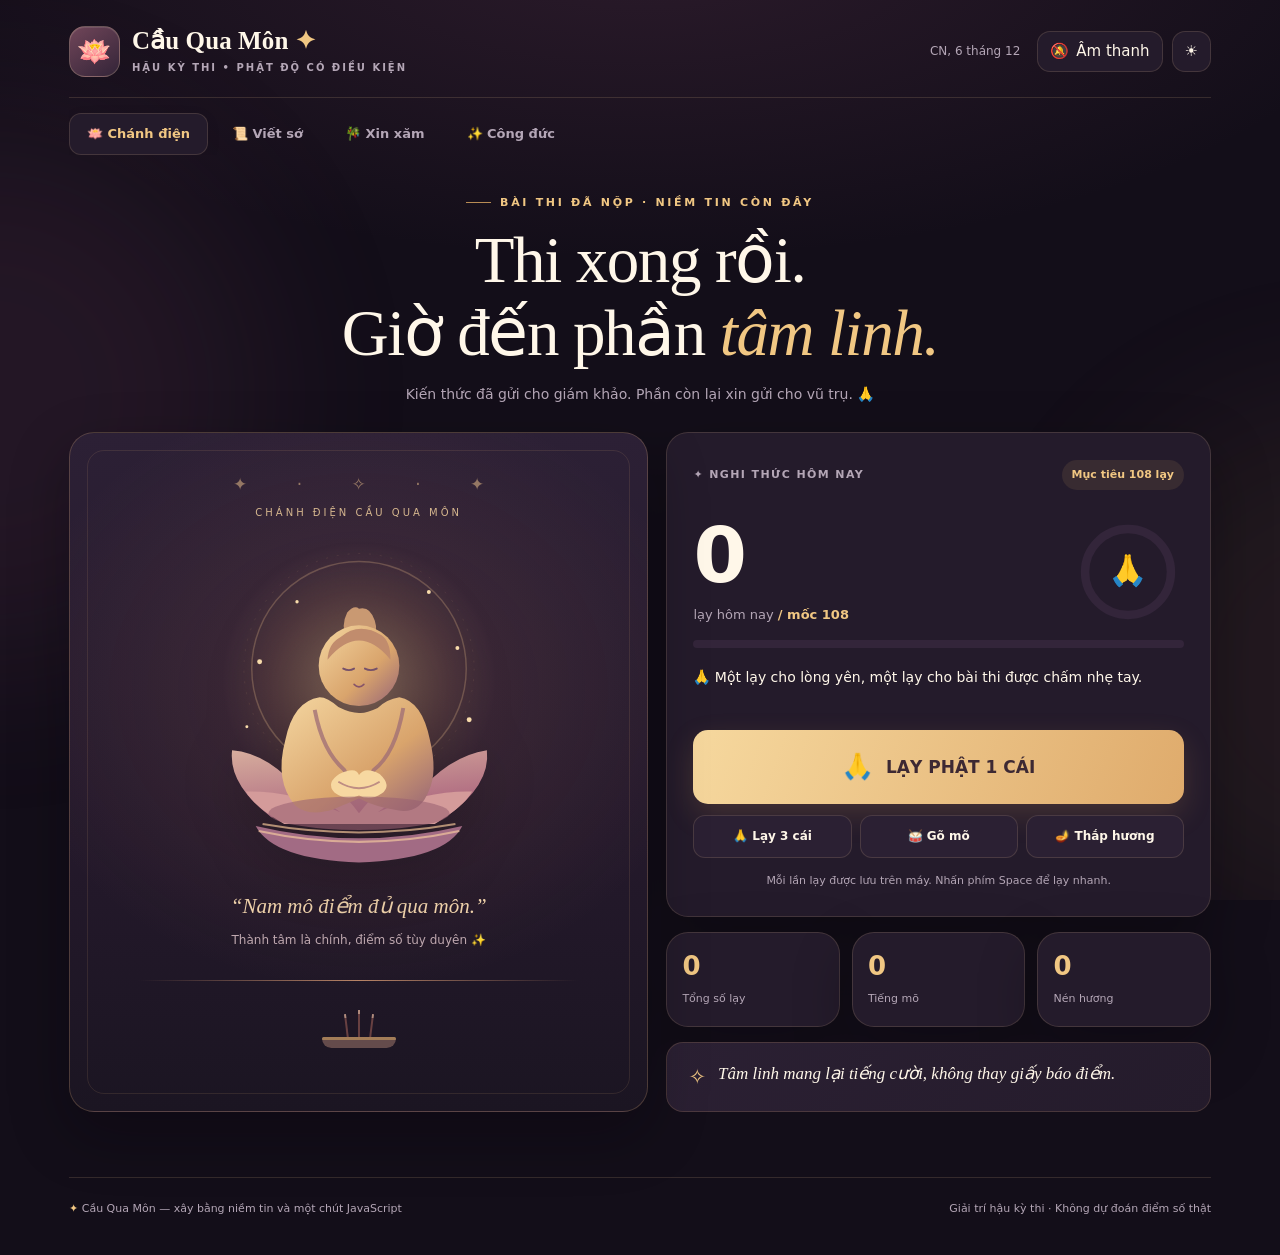
==== commit 3eb935fd: "Replace OB trainer with Cầu Qua Môn post-exam prayer app" ====
--- a/index.html
+++ b/index.html
@@ -1,788 +1,576 @@
 <!doctype html>
-<html lang="vi">
+<html lang="vi" data-theme="dark">
 <head>
-<meta charset="utf-8">
-<meta name="viewport" content="width=device-width,initial-scale=1">
-<meta name="color-scheme" content="light dark">
-<meta name="theme-color" content="#3157d5">
-<link rel="manifest" href="./manifest.webmanifest">
-<link rel="icon" type="image/png" sizes="192x192" href="./icon-192.png">
-<link rel="apple-touch-icon" href="./icon-192.png">
-<meta name="apple-mobile-web-app-capable" content="yes">
-<meta name="apple-mobile-web-app-status-bar-style" content="default">
-<meta name="apple-mobile-web-app-title" content="OB Trainer">
-<meta http-equiv="Cache-Control" content="no-cache, no-store, must-revalidate">
-<meta http-equiv="Pragma" content="no-cache">
-<meta http-equiv="Expires" content="0">
-<title>OB Quick Trainer</title>
-<style>
-:root{
-  --bg:#f5f7fb;--card:#ffffff;--card2:#f8fafc;--text:#162033;--muted:#667085;--line:#e4e7ec;
-  --accent:#3157d5;--accent2:#eef2ff;--good:#067647;--goodbg:#ecfdf3;--bad:#b42318;--badbg:#fef3f2;
-  --warn:#b54708;--warnbg:#fffaeb;--shadow:0 12px 32px rgba(16,24,40,.08)
-}
-html[data-theme="dark"]{
-  --bg:#0b1220;--card:#111a2b;--card2:#172236;--text:#eef2f7;--muted:#98a2b3;--line:#29364d;
-  --accent:#87a3ff;--accent2:#172554;--good:#6ce9a6;--goodbg:#12382a;--bad:#fda29b;--badbg:#401b1b;
-  --warn:#fec84b;--warnbg:#3a2b12;--shadow:0 16px 40px rgba(0,0,0,.28)
-}
-*{box-sizing:border-box}
-body{margin:0;font-family:Inter,system-ui,-apple-system,Segoe UI,Roboto,sans-serif;background:var(--bg);color:var(--text);transition:background .2s,color .2s}
-button,select{font:inherit}
-.shell{max-width:1040px;margin:auto;padding:20px}
-header{display:flex;gap:14px;align-items:center;justify-content:space-between;margin-bottom:18px}
-.brand h1{font-size:24px;margin:0}.brand p{margin:4px 0 0;color:var(--muted);font-size:14px}
-.header-actions{display:flex;align-items:center;gap:8px;flex-wrap:wrap;justify-content:flex-end}
-.installbtn{font-size:12px;font-weight:850;white-space:nowrap}
-.installbtn.ready{border-color:var(--accent);box-shadow:0 0 0 3px var(--accent2)}
-.installbtn.installed{color:var(--good);background:var(--goodbg);border-color:var(--good)}
-.pill{background:var(--accent2);color:var(--accent);padding:7px 10px;border-radius:999px;font-size:12px;font-weight:800}
-.iconbtn{border:1px solid var(--line);background:var(--card);color:var(--text);border-radius:12px;padding:8px 11px;cursor:pointer}
-nav{display:grid;grid-template-columns:repeat(5,1fr);gap:8px;margin-bottom:18px}
-nav button{border:1px solid var(--line);background:var(--card);padding:11px 8px;border-radius:12px;cursor:pointer;color:var(--muted)}
-nav button.active{background:var(--accent);border-color:var(--accent);color:#fff;font-weight:800}
-html[data-theme="dark"] nav button.active{color:#08111f}
-.panel{display:none}.panel.active{display:block}
-.grid{display:grid;grid-template-columns:repeat(4,1fr);gap:12px}
-.card{background:var(--card);border:1px solid var(--line);border-radius:16px;padding:18px;box-shadow:var(--shadow)}
-.metric .big{font-size:30px;font-weight:800;margin-top:8px}.muted{color:var(--muted)}
-.hero{padding:22px}.hero h2{margin:0 0 8px;font-size:22px}.hero p{margin:0;color:var(--muted);line-height:1.55}
-.actions{display:flex;gap:10px;flex-wrap:wrap;margin-top:16px}
-.btn{border:0;border-radius:12px;padding:11px 14px;cursor:pointer;font-weight:800}
-.btn.primary{background:var(--accent);color:#fff}.btn.secondary{background:var(--card);border:1px solid var(--line);color:var(--text)}
-.btn.good{background:var(--goodbg);color:var(--good)}.btn.bad{background:var(--badbg);color:var(--bad)}.btn.warn{background:var(--warnbg);color:var(--warn)}
-html[data-theme="dark"] .btn.primary{color:#08111f}
-.progress{height:9px;background:var(--line);border-radius:999px;overflow:hidden}.progress>div{height:100%;background:var(--accent);width:0;transition:width .25s}
-.timer-wrap{margin:10px 0 16px}.timer-row{display:flex;justify-content:space-between;align-items:center;font-size:13px;color:var(--muted);margin-bottom:6px}
-.timerbar{height:7px;background:var(--line);border-radius:999px;overflow:hidden}.timerbar>div{height:100%;background:var(--accent);width:100%;transition:width 1s linear}
-.timerbar.danger>div{background:var(--bad)}
-.controls{display:grid;grid-template-columns:1.15fr 1fr auto auto;gap:10px;align-items:end;margin-bottom:14px}
-.field label{display:block;font-size:12px;color:var(--muted);font-weight:700;margin-bottom:6px}
-.field select{width:100%;background:var(--card);color:var(--text);border:1px solid var(--line);border-radius:10px;padding:10px}
-.field input[type="range"]{width:100%;accent-color:var(--accent);cursor:pointer;margin:7px 0 2px}
-.range-meta{display:flex;justify-content:space-between;align-items:center;font-size:11px;color:var(--muted)}
-.range-value{font-size:13px;font-weight:800;color:var(--accent)}
-.flash{min-height:310px;display:flex;flex-direction:column;justify-content:center;align-items:center;text-align:center;cursor:pointer}
-.flash .tag{font-size:12px;color:var(--accent);font-weight:800;text-transform:uppercase;letter-spacing:.08em}
-.flash h3{font-size:25px;line-height:1.35;max-width:700px}.flash .answer{display:none;color:var(--text);line-height:1.65;max-width:760px;white-space:pre-line}
-.flash.revealed .answer{display:block}.flash.revealed .prompt{display:none}
-.quiz-head{display:flex;justify-content:space-between;gap:12px;align-items:center;margin-bottom:12px}
-.qtext{font-size:20px;font-weight:800;line-height:1.45;margin-bottom:16px}
-.options{display:grid;gap:10px}.option{width:100%;text-align:left;border:1px solid var(--line);background:var(--card);color:var(--text);border-radius:12px;padding:13px 14px;cursor:pointer}
-.option:hover{border-color:var(--muted)}.option.correct{border-color:var(--good);background:var(--goodbg)}.option.wrong{border-color:var(--bad);background:var(--badbg)}
-.feedback{margin-top:14px;padding:14px;border-radius:12px;background:var(--card2);line-height:1.55;display:none}
-.feedback.show{display:block}.feedback.good{background:var(--goodbg);color:var(--good)}.feedback.bad{background:var(--badbg);color:var(--bad)}.feedback.warn{background:var(--warnbg);color:var(--warn)}
-.case-list{display:grid;gap:14px}.case h3{margin-top:0}.case p{line-height:1.6}.case .reveal{display:none;margin-top:12px;padding:14px;border-radius:12px;background:var(--card2);line-height:1.6}.case.open .reveal{display:block}
-.missed-item{border-top:1px solid var(--line);padding:14px 0}.missed-item:first-child{border-top:0}
-.badge{display:inline-block;font-size:11px;font-weight:800;border-radius:999px;padding:4px 8px;margin-left:6px}.badge.timeout{background:var(--warnbg);color:var(--warn)}.badge.wrong{background:var(--badbg);color:var(--bad)}
-.small{font-size:13px}.empty{text-align:center;padding:30px;color:var(--muted)}
-.notice{border-left:4px solid var(--accent);background:var(--card2);padding:12px 14px;border-radius:10px;line-height:1.55}
-footer{padding:24px 0;color:var(--muted);font-size:12px;text-align:center}
-@media(max-width:760px){.grid{grid-template-columns:repeat(2,1fr)}nav{grid-template-columns:repeat(3,1fr)}header{align-items:flex-start}.shell{padding:14px}.qtext{font-size:18px}.controls{grid-template-columns:1fr 1fr}.controls .full-mobile{grid-column:1/-1}}
-
-/* ===== CẦU QUA MÔN ===== */
-.prayer-shell{max-width:980px;margin:0 auto;text-align:center}
-.prayer-title{font-size:clamp(28px,5vw,48px);font-weight:950;letter-spacing:.06em;margin:4px 0 6px}
-.prayer-sub{color:var(--muted);margin-bottom:14px;font-weight:700}
-.prayer-stage{position:relative;overflow:hidden;min-height:610px;border:1px solid var(--line);border-radius:24px;background:
- radial-gradient(circle at 50% 24%,rgba(255,215,84,.24),transparent 30%),
- linear-gradient(180deg,var(--card2),var(--card));padding:18px 14px 24px;box-shadow:0 18px 50px rgba(0,0,0,.08)}
-.wisdom-label{font-size:13px;font-weight:800;color:var(--muted);margin-bottom:6px}
-.buddha-wrap{display:flex;justify-content:center;position:relative;z-index:1}
-.buddha-img{width:min(310px,70vw);aspect-ratio:1/1;object-fit:cover;object-position:center;border-radius:24px;box-shadow:0 0 0 1px rgba(255,215,84,.3),0 18px 50px rgba(218,160,20,.22)}
-.prayer-message{margin:14px auto 8px;max-width:680px;font-weight:850;font-size:clamp(15px,2.5vw,20px)}
-.online-pill{display:inline-flex;align-items:center;gap:8px;background:var(--card2);border:1px solid var(--line);border-radius:999px;padding:8px 13px;font-size:14px;font-weight:800}
-.live-dot{width:9px;height:9px;border-radius:50%;background:#36c96b;box-shadow:0 0 0 0 rgba(54,201,107,.5);animation:livePulse 1.6s infinite}
-@keyframes livePulse{70%{box-shadow:0 0 0 9px rgba(54,201,107,0)}100%{box-shadow:0 0 0 0 rgba(54,201,107,0)}}
-.prayer-crowd{min-height:155px;display:flex;align-items:flex-end;justify-content:center;flex-wrap:wrap;gap:4px 9px;margin-top:8px;position:relative;z-index:2}
-.prayer-person{width:82px;height:112px;display:flex;align-items:flex-end;justify-content:center;transform-origin:50% 100%;animation:kowtow 2.7s cubic-bezier(.45,0,.25,1) infinite;animation-delay:var(--d,0s);will-change:transform}
-.prayer-person svg{width:100%;height:auto;overflow:visible;filter:drop-shadow(0 5px 4px rgba(0,0,0,.12))}
-@keyframes kowtow{
-  0%,18%,100%{transform:perspective(280px) rotateX(0deg) translateY(0) scale(1)}
-  38%{transform:perspective(280px) rotateX(24deg) translateY(8px) scale(.99)}
-  58%,68%{transform:perspective(280px) rotateX(63deg) translateY(26px) scale(.96)}
-  84%{transform:perspective(280px) rotateX(22deg) translateY(7px) scale(.99)}
-}
-.prayer-more{font-size:13px;color:var(--muted);font-weight:800;min-height:20px}
-.prayer-note{font-size:12px;color:var(--muted);margin:10px auto 0;max-width:720px;line-height:1.5}
-@media(max-width:560px){
-  .prayer-stage{min-height:560px;padding-left:8px;padding-right:8px}
-  .buddha-img{width:min(250px,72vw)}
-  .prayer-person{width:64px;height:90px}
-  .prayer-crowd{min-height:128px;gap:2px 5px}
-}
-
-
-/* ===== CÔNG ĐỨC / GÕ MÕ ===== */
-.merit-panel{margin:14px auto 4px;display:grid;grid-template-columns:repeat(2,minmax(125px,180px));justify-content:center;gap:8px 10px;position:relative;z-index:4}
-.merit-stat{background:var(--card2);border:1px solid var(--line);border-radius:16px;padding:9px 12px;display:flex;align-items:center;justify-content:space-between;gap:12px;font-size:13px;font-weight:800}
-.merit-stat b{font-size:22px;line-height:1}
-.mokugyo-btn{grid-column:1/-1;justify-self:center;width:180px;min-height:134px;border:0;background:transparent;cursor:pointer;position:relative;padding:9px 8px 4px;border-radius:22px;transition:transform .12s ease,filter .12s ease}
-.mokugyo-btn:hover{transform:translateY(-2px);filter:brightness(1.04)}
-.mokugyo-btn:active{transform:translateY(1px) scale(.97)}
-.mokugyo-btn.no-credit{opacity:.62;filter:grayscale(.22)}
-.woodfish{display:block;width:145px;margin:15px auto 0;transform-origin:50% 70%}
-.woodfish svg{width:100%;height:auto;filter:drop-shadow(0 9px 8px rgba(0,0,0,.18))}
-.mallet{position:absolute;z-index:3;font-size:43px;left:118px;top:1px;transform-origin:16% 85%;transform:rotate(-18deg)}
-.mokugyo-btn.strike .mallet{animation:malletHit .24s ease-out}
-.mokugyo-btn.strike .woodfish{animation:woodfishHit .28s ease-out}
-.mokugyo-caption{display:block;margin-top:-8px;font-size:13px;font-weight:900;color:var(--text)}
-.merit-hint{grid-column:1/-1;color:var(--muted);font-size:12px;font-weight:750;min-height:18px}
-.merit-pop{position:absolute;left:50%;top:56%;transform:translate(-50%,-50%);font-size:21px;font-weight:950;pointer-events:none;z-index:20;animation:meritFloat .85s ease-out forwards;text-shadow:0 2px 12px var(--card)}
-@keyframes malletHit{0%{transform:rotate(-18deg)}55%{transform:rotate(-58deg) translate(-7px,9px)}100%{transform:rotate(-18deg)}}
-@keyframes woodfishHit{0%,100%{transform:scale(1)}38%{transform:scale(.95) rotate(-2deg)}65%{transform:scale(1.035) rotate(1deg)}}
-@keyframes meritFloat{0%{opacity:0;transform:translate(-50%,10px) scale(.8)}20%{opacity:1}100%{opacity:0;transform:translate(-50%,-55px) scale(1.12)}}
-@media(max-width:560px){.merit-panel{grid-template-columns:repeat(2,minmax(112px,150px))}.mokugyo-btn{width:160px}.woodfish{width:128px}.mallet{left:107px;font-size:38px}}
-
-</style>
+  <meta charset="utf-8">
+  <meta name="viewport" content="width=device-width,initial-scale=1,viewport-fit=cover">
+  <meta name="theme-color" content="#160f1b">
+  <meta name="description" content="Thi xong rồi, giờ đến phần tâm linh: lạy Phật cầu qua môn, gõ mõ, thắp hương, rút quẻ vui và viết sớ.">
+  <meta name="apple-mobile-web-app-capable" content="yes">
+  <meta name="apple-mobile-web-app-title" content="Cầu Qua Môn">
+  <link rel="manifest" href="./manifest.webmanifest">
+  <link rel="icon" type="image/svg+xml" href="./icon.svg">
+  <link rel="apple-touch-icon" href="./icon-192.png">
+  <title>Cầu Qua Môn ✦ Đi thi về rồi, giờ tâm linh</title>
+  <style>
+    :root{color-scheme:dark;--bg:#130e19;--bg2:#1c1323;--surface:#241b2b;--surface2:#2b2033;--surface3:#33253a;--line:rgba(243,204,155,.15);--text:#fff7e9;--muted:#b4a6b6;--gold:#f1c783;--gold-dark:#b88c54;--rose:#f1a9aa;--olive:#b9c4a3;--shadow:0 22px 60px rgba(5,0,10,.31)}
+    html[data-theme="light"]{color-scheme:light;--bg:#f9f2e9;--bg2:#f6ece5;--surface:#fffaf4;--surface2:#fcf1e8;--surface3:#f4e6da;--line:rgba(91,49,61,.14);--text:#40293e;--muted:#886d7f;--gold:#9e6631;--gold-dark:#b9854a;--rose:#ba6676;--olive:#67836c;--shadow:0 22px 60px rgba(110,59,72,.1)}
+    *{box-sizing:border-box}
+    html{scroll-behavior:smooth}
+    body{margin:0;min-height:100vh;background:radial-gradient(ellipse 75% 32% at 50% -5%,rgba(130,72,106,.22),transparent 80%),var(--bg);color:var(--text);font:15px/1.55 system-ui,-apple-system,BlinkMacSystemFont,"Segoe UI",sans-serif;overflow-x:hidden}
+    button,input,textarea{font:inherit}
+    button{cursor:pointer}
+    button:focus-visible,input:focus-visible,textarea:focus-visible{outline:3px solid var(--rose);outline-offset:3px}
+    button:disabled{opacity:.5;cursor:not-allowed}
+    .ambient{position:fixed;inset:0;overflow:hidden;pointer-events:none;z-index:-1}
+    .ambient:before,.ambient:after{content:"";position:absolute;width:540px;height:540px;border-radius:50%;filter:blur(90px);opacity:.11;background:#ad608b;top:14%;left:-280px}
+    .ambient:after{left:auto;right:-340px;top:45%;background:#daa068;opacity:.08}
+    .app{width:min(1190px,100%);margin:auto;padding:0 24px}
+    .topbar{display:flex;justify-content:space-between;align-items:center;gap:20px;padding:26px 0 20px;border-bottom:1px solid var(--line)}
+    .brand{display:flex;align-items:center;gap:12px}
+    .brand-mark{display:grid;place-items:center;width:51px;height:51px;border-radius:16px;color:#ffe3b4;font-size:28px;background:linear-gradient(145deg,#714659,#332438);border:1px solid rgba(255,229,178,.23);box-shadow:inset 0 1px rgba(255,255,255,.1)}
+    .brand-name{font-family:Georgia,"Times New Roman",serif;font-size:25px;line-height:1;letter-spacing:.1px;color:var(--text);font-weight:700}
+    .brand-name span{color:var(--gold)}
+    .brand-note{display:block;margin-top:7px;color:var(--muted);font-size:10px;letter-spacing:2px;font-weight:750}
+    .top-actions{display:flex;gap:9px;align-items:center}
+    .date-badge{color:var(--muted);font-size:12px;margin-right:8px}
+    .icon-btn{min-height:40px;border:1px solid var(--line);background:var(--surface);color:var(--text);border-radius:13px;padding:8px 12px;display:inline-flex;gap:7px;align-items:center;justify-content:center}
+    .icon-btn:hover{border-color:var(--gold-dark)}
+    .tabs{display:flex;gap:6px;padding:15px 0 0;overflow-x:auto;scrollbar-width:none}
+    .tabs::-webkit-scrollbar{display:none}
+    .tab{white-space:nowrap;border:1px solid transparent;border-radius:12px;padding:10px 17px;background:transparent;color:var(--muted);font-size:13px;font-weight:700}
+    .tab[aria-selected="true"]{border-color:var(--line);background:var(--surface);color:var(--gold);box-shadow:0 4px 16px rgba(0,0,0,.06)}
+    .tab:hover{color:var(--text)}
+    main{padding:20px 0 65px}
+    .screen{display:none;animation:appear .3s ease}
+    .screen.active{display:block}
+    @keyframes appear{from{opacity:0;transform:translateY(9px)}to{opacity:1;transform:none}}
+    .eyebrow{display:inline-flex;align-items:center;gap:9px;font-size:11px;font-weight:800;letter-spacing:2.7px;text-transform:uppercase;color:var(--gold)}
+    .eyebrow:before{content:"";width:25px;height:1px;background:var(--gold-dark)}
+    .intro{text-align:center;margin:12px auto 27px;max-width:740px}
+    .intro h2,.page-title{font-family:Georgia,"Times New Roman",serif;font-weight:500;letter-spacing:-1.4px}
+    .intro h2{font-size:clamp(38px,5.5vw,65px);line-height:1.12;margin:13px 0}
+    .intro h2 em{color:var(--gold);font-style:italic}
+    .intro p,.page-desc{color:var(--muted);font-size:14px}
+    .sanctuary-grid{display:grid;grid-template-columns:minmax(0,1fr) minmax(340px,.94fr);gap:18px;align-items:stretch}
+    .altar{position:relative;min-height:575px;border:1px solid rgba(231,180,122,.24);border-radius:25px;background:radial-gradient(ellipse 68% 49% at 50% 38%,rgba(195,119,97,.18),transparent 90%),linear-gradient(180deg,#2c2035 0%,#24192b 60%,#1b1522 100%);overflow:hidden;box-shadow:var(--shadow);display:flex;align-items:center;flex-direction:column}
+    .altar:before{content:"";position:absolute;inset:17px;border:1px solid rgba(243,193,128,.11);border-radius:17px;pointer-events:none}
+    .altar:after{content:"✦ · ✧ · ✦";position:absolute;top:38px;color:rgba(247,204,146,.5);font-size:17px;letter-spacing:22px;transform:translateX(11px)}
+    .altar-top{font-size:10px;letter-spacing:3px;color:#d5b68e;text-transform:uppercase;margin:72px 0 0;text-align:center}
+    .altar-art{position:relative;width:min(95%,410px);margin:5px auto 0;max-height:364px;filter:drop-shadow(0 15px 26px rgba(0,0,0,.21));animation:float 5s ease-in-out infinite}
+    @keyframes float{50%{transform:translateY(-6px)}}
+    .altar-quote{text-align:center;color:#eed1aa;font-family:Georgia,"Times New Roman",serif;font-size:21px;font-style:italic;margin:0 25px 8px}
+    .altar-sub{color:#bfa8af;font-size:12px;text-align:center;margin-bottom:31px;padding:0 22px}
+    .altar-floor{width:76%;height:1px;margin:0 auto 18px;background:linear-gradient(90deg,transparent,#b98466,transparent)}
+    .incense-scene{height:48px;position:relative;display:flex;align-items:flex-end;justify-content:center;gap:8px;opacity:.72}
+    .incense-stick{width:2px;height:33px;background:linear-gradient(#e9b99f 0 12%,#85514d 12%);position:relative;transform:rotate(-7deg);transform-origin:bottom}
+    .incense-stick:nth-child(2){height:37px;transform:rotate(0)}
+    .incense-stick:nth-child(3){transform:rotate(7deg)}
+    .incense-smoke{position:absolute;bottom:36px;left:50%;width:14px;height:58px;opacity:0;filter:blur(5px);background:linear-gradient(to top,rgba(240,215,203,.3),transparent);border-radius:50%;transform:translateX(-50%);pointer-events:none}
+    .altar.lit .incense-smoke{opacity:1;animation:smoke 2.5s ease-in-out infinite}
+    @keyframes smoke{0%{transform:translate(-50%,10px) scale(.5);opacity:0}45%{opacity:.7}100%{transform:translate(-75%,-25px) scale(1.6);opacity:0}}
+    .altar-bowl{position:absolute;bottom:-1px;width:74px;height:11px;border-radius:3px 3px 18px 18px;background:#80605b;border-top:3px solid #d7a56c}
+    .floating-symbol{position:absolute;pointer-events:none;z-index:5;font-size:24px;bottom:23%;animation:rise 1.3s cubic-bezier(.18,.61,.31,1) forwards}
+    @keyframes rise{from{opacity:0;transform:translateY(25px) scale(.7)}25%{opacity:1}to{opacity:0;transform:translateY(-190px) translateX(var(--drift,0px)) scale(1.25)}}
+    .ritual-column{display:flex;flex-direction:column;gap:15px}
+    .card{background:var(--surface);border:1px solid var(--line);border-radius:22px;box-shadow:var(--shadow)}
+    .ritual-card{padding:27px 26px}
+    .card-head{display:flex;align-items:center;justify-content:space-between;gap:12px}
+    .small-cap{color:var(--muted);font-size:11px;letter-spacing:1.4px;text-transform:uppercase;font-weight:800}
+    .chip{color:var(--gold);background:rgba(220,168,105,.11);padding:6px 10px;border-radius:999px;font-size:11px;font-weight:800;white-space:nowrap}
+    .counter-wrap{display:flex;justify-content:space-between;align-items:center;margin:26px 0 12px;gap:10px}
+    .counter-number{font-size:clamp(57px,6vw,88px);font-weight:650;line-height:1;letter-spacing:-5px;font-variant-numeric:tabular-nums}
+    .counter-label{color:var(--muted);font-size:13px;margin-top:10px}
+    .counter-label strong{color:var(--gold);font-weight:800}
+    .ring{position:relative;width:112px;height:112px;flex:0 0 112px}
+    .ring svg{width:100%;height:100%;transform:rotate(-90deg)}
+    .ring-track{fill:none;stroke:var(--surface3);stroke-width:9}
+    .ring-fill{fill:none;stroke:#e7b46c;stroke-linecap:round;stroke-width:9;stroke-dasharray:289.03;stroke-dashoffset:289.03;transition:stroke-dashoffset .5s ease}
+    .ring-inner{position:absolute;inset:0;display:grid;place-items:center;color:var(--gold);font-family:Georgia,serif;font-size:30px}
+    .progress{height:8px;background:var(--surface3);border-radius:999px;overflow:hidden}
+    .progress div{height:100%;width:0;background:linear-gradient(90deg,#bb7c66,#f3d18b);border-radius:999px;transition:width .45s}
+    .mood-line{margin:19px 0 19px;font-size:14px;min-height:44px;color:var(--text)}
+    .pray-button{display:flex;align-items:center;justify-content:center;gap:13px;width:100%;border:0;padding:18px 20px;background:linear-gradient(110deg,#f6d89e,#dfab6c);color:#3d2933;border-radius:15px;font-size:17px;font-weight:900;box-shadow:0 11px 29px rgba(208,147,89,.18);transition:transform .15s,filter .15s}
+    .pray-button:active{transform:scale(.965)}
+    .pray-button:hover{filter:brightness(1.055)}
+    .pray-button .hand{font-size:25px}
+    .ritual-actions{display:grid;grid-template-columns:repeat(3,minmax(0,1fr));gap:8px;margin-top:11px}
+    .soft-button{border:1px solid var(--line);background:var(--surface2);border-radius:12px;color:var(--text);font-size:12px;font-weight:750;padding:11px 6px;transition:border-color .15s,background .15s}
+    .soft-button:hover{border-color:var(--gold-dark);background:var(--surface3)}
+    .hint{font-size:11px;color:var(--muted);text-align:center;margin:14px 0 0}
+    .stat-row{display:grid;grid-template-columns:repeat(3,minmax(0,1fr));gap:12px}
+    .stat{padding:19px 15px;min-width:0}
+    .stat-value{font-size:26px;font-weight:800;line-height:1.15;font-variant-numeric:tabular-nums;color:var(--gold)}
+    .stat-label{margin-top:8px;color:var(--muted);font-size:11px}
+    .saying{border:1px solid rgba(227,174,118,.18);background:linear-gradient(125deg,var(--surface2),var(--surface));border-radius:17px;padding:18px 21px;display:flex;gap:12px;align-items:flex-start}
+    .saying .stars{font-size:21px;color:var(--gold)}
+    .saying p{margin:0;font:italic 17px/1.5 Georgia,serif;color:var(--text)}
+    .page-head{text-align:center;max-width:700px;margin:25px auto 34px}
+    .page-title{font-size:clamp(36px,5vw,54px);line-height:1.12;margin:14px 0 12px}
+    .page-desc{margin:0 auto}
+    .two-column{display:grid;grid-template-columns:1fr 1fr;gap:17px;align-items:start}
+    .pad{padding:26px}
+    .section-heading{font-family:Georgia,serif;font-size:24px;font-weight:500;margin:0 0 13px}
+    .form-label{display:block;margin:20px 0 8px;font-size:12px;color:var(--muted);font-weight:800;letter-spacing:.4px}
+    .field{width:100%;border:1px solid var(--line);background:var(--bg2);color:var(--text);border-radius:12px;padding:14px 16px;outline:none}
+    textarea.field{resize:vertical;min-height:148px}
+    .field::placeholder{color:var(--muted);opacity:.75}
+    .submit-btn,.outline-btn{border:1px solid transparent;background:var(--gold);color:#382436;padding:12px 19px;border-radius:12px;font-weight:850;margin-top:15px}
+    .submit-btn:hover{filter:brightness(1.06)}
+    .outline-btn{background:transparent;color:var(--gold);border-color:var(--line)}
+    .preset-wrap{display:flex;gap:8px;flex-wrap:wrap;margin-top:13px}
+    .preset{font-size:11px;border:1px solid var(--line);color:var(--muted);background:var(--surface2);padding:7px 10px;border-radius:999px}
+    .note{color:var(--muted);font-size:12px;margin-top:12px}
+    .wish-card{padding:18px;margin-top:11px;background:var(--surface2);border:1px solid var(--line);border-radius:15px}
+    .wish-meta{display:flex;justify-content:space-between;align-items:start;gap:8px}
+    .wish-subject{font-weight:850;color:var(--gold);font-size:13px;overflow-wrap:anywhere}
+    .wish-date{color:var(--muted);font-size:11px}
+    .wish-text{white-space:pre-wrap;overflow-wrap:anywhere;margin:12px 0 0;font-size:14px}
+    .delete-wish{color:var(--rose);border:0;background:transparent;cursor:pointer;font-size:12px;padding:4px 0}
+    .empty{padding:42px 16px;text-align:center;color:var(--muted);border:1px dashed var(--line);border-radius:15px;background:var(--surface2)}
+    .empty .big-emoji{font-size:34px;margin-bottom:8px}
+    .fortune-box{max-width:720px;margin:0 auto;background:radial-gradient(circle at 50% 15%,rgba(238,185,118,.1),transparent 55%),var(--surface);border:1px solid var(--line);border-radius:25px;padding:36px 28px;text-align:center;box-shadow:var(--shadow)}
+    .fortune-seal{font-family:Georgia,serif;font-size:56px;color:var(--gold);line-height:1}
+    .fortune-box h3{font-family:Georgia,serif;font-size:29px;font-weight:500;margin:16px 0 12px;color:var(--gold)}
+    .fortune-text{font:italic 23px/1.55 Georgia,serif;min-height:80px;max-width:510px;margin:0 auto 12px}
+    .fortune-desc{color:var(--muted);font-size:13px;min-height:42px}
+    .fortune-btn{margin-top:12px;min-width:220px}
+    .fortune-box.shaking .fortune-seal{animation:shake .42s ease}
+    @keyframes shake{0%,100%{transform:rotate(0)}30%{transform:rotate(-11deg)}70%{transform:rotate(11deg)}}
+    .fortune-log{max-width:720px;margin:20px auto}
+    .fortune-entry{display:flex;align-items:center;gap:15px;justify-content:space-between;padding:12px 3px;border-bottom:1px solid var(--line);font-size:13px}
+    .fortune-entry span{color:var(--muted);font-size:11px}
+    .stat-board{display:grid;grid-template-columns:repeat(4,1fr);gap:13px}
+    .stat-board .stat{padding:23px}
+    .board-main{display:grid;grid-template-columns:1.35fr 1fr;gap:17px;margin-top:18px}
+    .daily-row{display:grid;grid-template-columns:94px 1fr 45px;gap:12px;align-items:center;margin:15px 0}
+    .daily-row .day{font-size:12px;color:var(--muted)}
+    .daily-row .count{text-align:right;color:var(--gold);font-size:12px;font-weight:800;font-variant-numeric:tabular-nums}
+    .daily-bar{height:9px;border-radius:99px;background:var(--surface3);overflow:hidden}
+    .daily-bar span{display:block;height:100%;background:linear-gradient(90deg,#bb816b,#e8c17b);border-radius:99px}
+    .milestone{display:flex;gap:12px;align-items:center;margin:16px 0}
+    .medal{width:42px;height:42px;border-radius:14px;background:var(--surface2);display:grid;place-items:center;font-size:22px;filter:grayscale(1);opacity:.53}
+    .medal.earned{filter:none;opacity:1;background:rgba(231,177,103,.16)}
+    .milestone strong{font-size:13px}
+    .milestone div:last-child{min-width:0}
+    .milestone p{font-size:11px;color:var(--muted);margin:2px 0}
+    .footer{display:flex;align-items:center;justify-content:space-between;gap:20px;padding:22px 0 38px;border-top:1px solid var(--line);color:var(--muted);font-size:11px}
+    .footer .petal{color:var(--gold)}
+    .toast{position:fixed;left:50%;bottom:24px;z-index:80;transform:translate(-50%,20px);background:#fff2d9;color:#473042;border-radius:12px;padding:12px 19px;font-size:13px;font-weight:750;opacity:0;pointer-events:none;box-shadow:0 12px 30px rgba(0,0,0,.22);transition:opacity .25s,transform .25s;max-width:min(92vw,480px);text-align:center}
+    .toast.show{opacity:1;transform:translate(-50%,0)}
+    .modal{position:fixed;inset:0;z-index:100;display:grid;place-items:center;padding:22px;background:rgba(12,7,18,.76);backdrop-filter:blur(6px)}
+    .modal[hidden]{display:none}
+    .modal-card{max-width:420px;background:var(--surface);border:1px solid var(--gold-dark);border-radius:24px;padding:35px 27px;text-align:center;box-shadow:var(--shadow);animation:appear .35s}
+    .modal-emoji{font-size:61px}
+    .modal-card h2{font:500 33px Georgia,serif;color:var(--gold);margin:10px 0}
+    .modal-card p{color:var(--muted)}
+    @media(max-width:850px){.sanctuary-grid{grid-template-columns:1fr}.altar{min-height:480px}.altar-art{width:min(85%,365px)}.altar-top{margin-top:47px}.board-main{grid-template-columns:1fr}.stat-board{grid-template-columns:repeat(2,1fr)}}
+    @media(max-width:650px){.app{padding:0 14px}.topbar{padding:17px 0 13px}.brand-mark{width:43px;height:43px;font-size:24px}.brand-name{font-size:21px}.brand-note{font-size:9px;letter-spacing:1.2px}.date-badge{display:none}.top-actions{gap:6px}.icon-btn{font-size:12px;padding:8px 9px;min-height:36px}.tabs{padding-top:12px}.tab{padding:9px 12px;font-size:12px}main{padding-top:14px}.intro{margin:10px auto 22px}.intro h2{font-size:39px}.intro p{font-size:13px}.sanctuary-grid{gap:13px}.altar{min-height:465px;border-radius:20px}.altar-top{margin-top:47px}.altar-art{max-height:308px;width:min(95%,355px)}.altar-quote{font-size:19px}.altar-sub{font-size:11px;margin-bottom:23px}.ritual-card{padding:22px 18px}.counter-number{font-size:72px}.ring{width:100px;height:100px;flex-basis:100px}.stat-row{gap:8px}.stat{padding:16px 10px}.stat-value{font-size:23px}.saying p{font-size:15px}.two-column{grid-template-columns:1fr}.page-head{margin-top:17px}.page-title{font-size:40px}.pad{padding:21px}.stat-board{gap:9px}.stat-board .stat{padding:17px}.footer{flex-direction:column;gap:5px;text-align:center}.fortune-box{padding:29px 20px}.fortune-text{font-size:21px}}
+    @media(max-width:380px){.brand-note{display:none}.brand-name{font-size:19px}.ring{width:85px;height:85px;flex-basis:85px}.counter-number{font-size:62px}.ritual-actions{grid-template-columns:1fr 1fr}.ritual-actions .soft-button:last-child{grid-column:span 2}}
+    @media(prefers-reduced-motion:reduce){*,*:before,*:after{animation-duration:.01ms!important;transition-duration:.01ms!important;scroll-behavior:auto!important}}
+  </style>
 </head>
 <body>
-<div class="shell">
-<header>
-  <div class="brand">
-    <h1>OB Quick Trainer</h1>
-    <p>Active recall Sản khoa • Y6 • học nhanh, nhớ lâu</p>
+  <div class="ambient" aria-hidden="true"></div>
+  <div class="app">
+    <header class="topbar">
+      <div class="brand"><div class="brand-mark" aria-hidden="true">🪷</div><div><div class="brand-name">Cầu Qua Môn <span>✦</span></div><span class="brand-note">HẬU KỲ THI • PHẬT ĐỘ CÓ ĐIỀU KIỆN</span></div></div>
+      <div class="top-actions">
+        <span class="date-badge" id="dateBadge"></span>
+        <button class="icon-btn" id="soundBtn" type="button" title="Bật hoặc tắt âm thanh" aria-pressed="false">🔕 <span>Âm thanh</span></button>
+        <button class="icon-btn" id="themeBtn" type="button" title="Đổi giao diện" aria-label="Đổi giao diện sáng tối">☀</button>
+      </div>
+    </header>
+    <nav class="tabs" aria-label="Các mục trong ứng dụng" role="tablist">
+      <button class="tab" data-tab="sanctuary" role="tab" aria-selected="true">🪷 Chánh điện</button>
+      <button class="tab" data-tab="wishes" role="tab" aria-selected="false">📜 Viết sớ</button>
+      <button class="tab" data-tab="fortune" role="tab" aria-selected="false">🎋 Xin xăm</button>
+      <button class="tab" data-tab="journal" role="tab" aria-selected="false">✨ Công đức</button>
+    </nav>
+    <main>
+      <section class="screen active" id="sanctuary" role="tabpanel" aria-label="Chánh điện">
+        <div class="intro">
+          <span class="eyebrow">Bài thi đã nộp · Niềm tin còn đây</span>
+          <h2>Thi xong rồi.<br>Giờ đến phần <em>tâm linh.</em></h2>
+          <p>Kiến thức đã gửi cho giám khảo. Phần còn lại xin gửi cho vũ trụ. 🙏</p>
+        </div>
+        <div class="sanctuary-grid">
+          <div class="altar" id="altar">
+            <div class="altar-top">CHÁNH ĐIỆN CẦU QUA MÔN</div>
+            <svg class="altar-art" viewBox="0 0 380 370" role="img" aria-label="Minh họa Đức Phật an tọa trên đài sen">
+              <defs>
+                <radialGradient id="halo"><stop offset="0" stop-color="#f5d9a2" stop-opacity=".37"/><stop offset=".65" stop-color="#dca46b" stop-opacity=".11"/><stop offset="1" stop-color="#c38d74" stop-opacity="0"/></radialGradient>
+                <linearGradient id="goldBody" x1="0" x2="1" y1="0" y2="1"><stop stop-color="#f4d6a0"/><stop offset=".6" stop-color="#d9a46c"/><stop offset="1" stop-color="#956377"/></linearGradient>
+                <linearGradient id="lotus" x1="0" x2=".3" y1="0" y2="1"><stop stop-color="#f6d8b3"/><stop offset="1" stop-color="#ba7288"/></linearGradient>
+              </defs>
+              <circle cx="190" cy="156" r="139" fill="url(#halo)"/>
+              <circle cx="190" cy="145" r="109" fill="none" stroke="#e7bb88" stroke-opacity=".27" stroke-width="1.5"/>
+              <circle cx="190" cy="145" r="117" fill="none" stroke="#e7bb88" stroke-opacity=".1" stroke-width="1" stroke-dasharray="2 9"/>
+              <path d="M101 296 Q57 263 61 228 Q99 231 133 273 Q107 217 130 192 Q166 218 190 274 Q213 219 250 193 Q274 230 248 274 Q281 234 320 228 Q324 264 278 296Z" fill="url(#lotus)" opacity=".93"/>
+              <path d="M114 303 Q83 285 75 270 Q123 269 171 291 Q138 269 138 244 Q166 260 190 292 Q215 260 242 244 Q243 269 209 291 Q257 269 305 270 Q297 285 267 303Z" fill="#d49b9a"/>
+              <path d="M85 305 Q190 330 295 305 Q278 339 190 342 Q103 339 85 305Z" fill="#a26b84"/>
+              <path d="M88 310 Q190 332 292 310" fill="none" stroke="#f2c69e" stroke-opacity=".7" stroke-width="2.2"/>
+              <path d="M178 113 Q171 102 178 88 Q185 80 190 84 Q201 81 206 96 Q210 108 203 114" fill="#c99972"/>
+              <circle cx="190" cy="142" r="41" fill="url(#goldBody)"/>
+              <path d="M158 136 Q190 97 222 136 Q222 117 213 111 Q190 97 171 113 Q159 119 158 136Z" fill="#c18c6d"/>
+              <path d="M174 145 Q180 148 185 145 M196 145 Q202 148 208 145" fill="none" stroke="#76516a" stroke-width="2" stroke-linecap="round"/>
+              <path d="M185 161 Q190 166 195 161" fill="none" stroke="#865369" stroke-width="1.6" stroke-linecap="round"/>
+              <path d="M150 174 Q123 178 115 218 Q104 259 125 284 Q140 296 164 288 Q185 279 190 277 Q208 286 229 289 Q252 293 261 269 Q270 250 262 217 Q254 178 231 174 Q218 176 209 185 Q196 191 190 190 Q181 190 169 184 Q158 174 150 174Z" fill="url(#goldBody)"/>
+              <path d="M145 187 Q153 229 175 248 Q180 258 181 275 M235 185 Q227 231 205 248 Q198 258 199 276" fill="none" stroke="#9e6c76" stroke-width="4" opacity=".75"/>
+              <path d="M170 252 Q187 244 190 253 Q196 244 211 252 Q224 264 213 272 Q201 280 190 274 Q177 280 165 271 Q156 261 170 252Z" fill="#f7d8a1"/>
+              <path d="M169 260 Q190 273 211 260" stroke="#be8d83" stroke-width="2" fill="none"/>
+              <ellipse cx="190" cy="292" rx="92" ry="17" fill="#9a6173" opacity=".58"/>
+              <path d="M92 303 Q190 320 288 303" stroke="#edc095" stroke-width="2" fill="none" opacity=".7"/>
+              <g fill="#f8dcab"><circle cx="89" cy="138" r="2.5"/><circle cx="290" cy="124" r="2"/><circle cx="76" cy="204" r="1.5"/><circle cx="302" cy="197" r="2.5"/><circle cx="127" cy="77" r="1.7"/><circle cx="261" cy="67" r="2"/></g>
+            </svg>
+            <p class="altar-quote">“Nam mô điểm đủ qua môn.”</p>
+            <div class="altar-sub">Thành tâm là chính, điểm số tùy duyên ✨</div>
+            <div class="altar-floor"></div>
+            <div class="incense-scene" aria-hidden="true"><div class="incense-stick"></div><div class="incense-stick"></div><div class="incense-stick"></div><div class="incense-smoke"></div><div class="altar-bowl"></div></div>
+          </div>
+          <div class="ritual-column">
+            <div class="card ritual-card">
+              <div class="card-head"><span class="small-cap">✦ Nghi thức hôm nay</span><span class="chip">Mục tiêu 108 lạy</span></div>
+              <div class="counter-wrap">
+                <div><div class="counter-number" id="todayCount">0</div><div class="counter-label">lạy hôm nay <strong>/ mốc 108</strong></div></div>
+                <div class="ring" aria-label="Tiến độ 108 lạy"><svg viewBox="0 0 120 120" aria-hidden="true"><circle class="ring-track" cx="60" cy="60" r="46"></circle><circle class="ring-fill" id="ringFill" cx="60" cy="60" r="46"></circle></svg><div class="ring-inner">🙏</div></div>
+              </div>
+              <div class="progress" role="progressbar" aria-label="Tiến độ lạy Phật" aria-valuemin="0" aria-valuemax="108" aria-valuenow="0" id="progressBar"><div id="progressFill"></div></div>
+              <p class="mood-line" id="moodLine" aria-live="polite">🙏 Một lạy cho lòng yên, một lạy cho bài thi được chấm nhẹ tay.</p>
+              <button class="pray-button" id="prayBtn" type="button"><span class="hand">🙏</span> LẠY PHẬT 1 CÁI</button>
+              <div class="ritual-actions">
+                <button class="soft-button" id="pray3Btn" type="button">🙏 Lạy 3 cái</button>
+                <button class="soft-button" id="bellBtn" type="button">🥁 Gõ mõ</button>
+                <button class="soft-button" id="incenseBtn" type="button">🪔 Thắp hương</button>
+              </div>
+              <p class="hint">Mỗi lần lạy được lưu trên máy. Nhấn phím Space để lạy nhanh.</p>
+            </div>
+            <div class="stat-row">
+              <div class="card stat"><div class="stat-value" id="totalCount">0</div><div class="stat-label">Tổng số lạy</div></div>
+              <div class="card stat"><div class="stat-value" id="bellCount">0</div><div class="stat-label">Tiếng mõ</div></div>
+              <div class="card stat"><div class="stat-value" id="incenseCount">0</div><div class="stat-label">Nén hương</div></div>
+            </div>
+            <div class="saying"><div class="stars" aria-hidden="true">✧</div><p id="dailyQuote">Học thì bằng não, chờ điểm bằng niềm tin.</p></div>
+          </div>
+        </div>
+      </section>
+      <section class="screen" id="wishes" role="tabpanel" aria-label="Viết sớ">
+        <div class="page-head"><span class="eyebrow">Tâm nguyện hậu kỳ thi</span><h2 class="page-title">Một tờ sớ, vạn niềm tin.</h2><p class="page-desc">Có điều gì chưa kịp nói trong phòng thi? Cứ gửi hết vào đây. Tờ sớ được lưu riêng trên thiết bị của em.</p></div>
+        <div class="two-column">
+          <div class="card pad">
+            <h3 class="section-heading">✍️ Viết sớ cầu nguyện</h3>
+            <form id="wishForm">
+              <label class="form-label" for="subjectInput">MÔN THI CẦU QUA</label>
+              <input class="field" id="subjectInput" maxlength="80" placeholder="Ví dụ: Sản, Nội, Ngoại...">
+              <label class="form-label" for="wishInput">ĐIỀU EM MUỐN KHẤN</label>
+              <textarea class="field" id="wishInput" required maxlength="700" placeholder="Con đã cố hết sức trong phòng thi. Mong thầy cô chấm bài thật bao dung, mong mọi câu khoanh liều đều đúng..."></textarea>
+              <div class="preset-wrap">
+                <button class="preset" type="button" data-preset="Mong điểm đủ qua môn, không cần cao sang.">Đủ 5 là được 🙏</button>
+                <button class="preset" type="button" data-preset="Mong những câu con phân vân hôm thi đều chọn trúng đáp án.">Khoanh liều trúng hết</button>
+                <button class="preset" type="button" data-preset="Mong thầy cô chấm thi nhẹ tay, nhìn bài con bằng con mắt từ bi.">Giám khảo từ bi</button>
+              </div>
+              <button class="submit-btn" type="submit">📜 Dâng sớ cầu qua môn</button>
+              <p class="note">Chỉ để vui và thư giãn sau thi — không gửi dữ liệu lên máy chủ.</p>
+            </form>
+          </div>
+          <div class="card pad">
+            <div class="card-head"><h3 class="section-heading" style="margin:0">📖 Những lời đã khấn</h3><span class="chip" id="wishCount">0 tờ sớ</span></div>
+            <div id="wishList" style="margin-top:20px"></div>
+          </div>
+        </div>
+      </section>
+      <section class="screen" id="fortune" role="tabpanel" aria-label="Xin xăm">
+        <div class="page-head"><span class="eyebrow">Vũ trụ gửi tín hiệu</span><h2 class="page-title">Rút một quẻ an lòng.</h2><p class="page-desc">Xăm mang tính giải trí, không đoán kết quả thi. Nhưng biết đâu em cười được một chút.</p></div>
+        <div class="fortune-box" id="fortuneBox">
+          <div class="fortune-seal" aria-hidden="true">🎋</div>
+          <div class="small-cap" style="margin-top:18px" id="fortuneCode">QUẺ CHƯA MỞ</div>
+          <h3 id="fortuneTitle">Tùy duyên mà tới</h3>
+          <p class="fortune-text" id="fortuneText">“Muốn biết vũ trụ nhắn gì, hãy rút một quẻ.”</p>
+          <div class="fortune-desc" id="fortuneDesc">Một chút hài hước trong lúc chờ điểm.</div>
+          <button class="submit-btn fortune-btn" id="drawBtn" type="button">🎋 Xin một quẻ</button>
+          <button class="outline-btn" id="shareBtn" type="button">↗ Chia sẻ quẻ vui</button>
+        </div>
+        <div class="card pad fortune-log"><div class="card-head"><h3 class="section-heading" style="margin:0">Lịch sử xin xăm</h3><span class="chip" id="fortuneCount">0 quẻ</span></div><div id="fortuneHistory"></div></div>
+      </section>
+      <section class="screen" id="journal" role="tabpanel" aria-label="Công đức">
+        <div class="page-head"><span class="eyebrow">Công đức đã tích lũy</span><h2 class="page-title">Sổ tay thành tâm.</h2><p class="page-desc">Một chiếc bảng thống kê thật nghiêm túc cho những việc không cần nghiêm túc lắm.</p></div>
+        <div class="stat-board">
+          <div class="card stat"><div class="small-cap">Tổng lạy</div><div class="stat-value" id="journalTotal" style="margin-top:13px">0</div><div class="stat-label">Lạy tích lũy</div></div>
+          <div class="card stat"><div class="small-cap">Chuỗi ngày</div><div class="stat-value" id="journalStreak" style="margin-top:13px">0</div><div class="stat-label">Ngày liên tiếp có lạy</div></div>
+          <div class="card stat"><div class="small-cap">Đã thắp</div><div class="stat-value" id="journalIncense" style="margin-top:13px">0</div><div class="stat-label">Nén hương tâm linh</div></div>
+          <div class="card stat"><div class="small-cap">Tờ sớ</div><div class="stat-value" id="journalWishes" style="margin-top:13px">0</div><div class="stat-label">Lời nguyện đã gửi</div></div>
+        </div>
+        <div class="board-main">
+          <div class="card pad"><h3 class="section-heading">🗓 7 ngày gần nhất</h3><div id="dailyHistory"></div></div>
+          <div class="card pad"><h3 class="section-heading">🏮 Dấu mốc công đức</h3>
+            <div class="milestone"><div class="medal" id="medal9">🌱</div><div><strong>Chớm có duyên</strong><p>Đạt 9 lạy tổng cộng</p></div></div>
+            <div class="milestone"><div class="medal" id="medal27">🪷</div><div><strong>Tâm an như sen</strong><p>Đạt 27 lạy tổng cộng</p></div></div>
+            <div class="milestone"><div class="medal" id="medal54">📿</div><div><strong>Nửa đường thành tâm</strong><p>Đạt 54 lạy tổng cộng</p></div></div>
+            <div class="milestone"><div class="medal" id="medal108">✨</div><div><strong>Viên mãn 108</strong><p>Đạt 108 lạy tổng cộng</p></div></div>
+            <button class="outline-btn" id="resetTodayBtn" type="button">↺ Đặt lại số lạy hôm nay</button>
+            <p class="note">Chỉ số lạy của hôm nay bị đặt lại; sớ và quẻ vẫn được giữ.</p>
+          </div>
+        </div>
+      </section>
+    </main>
+    <footer class="footer"><span><span class="petal">✦</span> Cầu Qua Môn — xây bằng niềm tin và một chút JavaScript</span><span>Giải trí hậu kỳ thi · Không dự đoán điểm số thật</span></footer>
   </div>
-  <div class="header-actions">
-    <button class="iconbtn installbtn" id="installBtn" onclick="installApp()" title="Cài lên màn hình chính">📲 Cài app</button>
-    <button class="iconbtn" id="themeBtn" onclick="toggleTheme()" title="Đổi giao diện">🌙</button>
-    <div class="pill">v3.12 • Đảo đáp án</div>
+  <div class="toast" id="toast" role="status" aria-live="polite"></div>
+  <div class="modal" id="celebrateModal" hidden role="dialog" aria-modal="true" aria-labelledby="celebrateTitle">
+    <div class="modal-card"><div class="modal-emoji">🪷✨🙏</div><h2 id="celebrateTitle">Viên mãn 108 lạy!</h2><p>Đã gửi đủ 108 tín hiệu tới vũ trụ. Bây giờ cho tâm trí nghỉ ngơi, uống nước, ngủ ngon và chờ kết quả nhé!</p><button class="submit-btn" id="closeModal" type="button">Nam mô, con xin lĩnh hội</button></div>
   </div>
-</header>
-
-<nav>
-  <button data-tab="home" class="active">Cầu qua môn</button>
-  <button data-tab="flashcards">Flashcard</button>
-  <button data-tab="quiz">Quiz</button>
-  <button data-tab="cases">Ca lâm sàng</button>
-  <button data-tab="missed">Chưa thuộc</button>
-</nav>
-
-<section id="home" class="panel active">
-  <div class="prayer-shell">
-    <div class="prayer-title">🙏 CẦU QUA MÔN 🙏</div>
-    <div class="prayer-sub">Ai đang mở app cũng phải góp một lạy.</div>
-
-    <div class="prayer-stage">
-      <div class="wisdom-label">Văn Thù Sư Lợi Bồ Tát • biểu tượng trí tuệ</div>
-      <div class="buddha-wrap">
-        <img class="buddha-img" src="https://upload.wikimedia.org/wikipedia/commons/6/69/Bodhisattva_Manjushri_as_Tikshna-Manjushri_%28Minjie_Wenshu%29_MET_DP164061.jpg" alt="Văn Thù Sư Lợi Bồ Tát">
-      </div>
-      <div class="prayer-message">“Nam mô... xin cho câu nào học rồi thì mai nhớ lại câu đó.”</div>
-      <div class="online-pill"><span class="live-dot"></span> Đang cầu: <b id="prayerOnlineCount">1</b></div>
-
-      <div class="merit-panel">
-        <div class="merit-stat">
-          <span>🔔 Lượt gõ mõ</span>
-          <b id="mokugyoCredits">0</b>
-        </div>
-        <div class="merit-stat">
-          <span>✨ Công đức</span>
-          <b id="meritCount">0</b>
-        </div>
-        <button class="mokugyo-btn" id="mokugyoBtn" onclick="strikeMokugyo()" aria-label="Gõ mõ cầu qua môn">
-          <span class="mallet" aria-hidden="true">🔨</span>
-          <span class="woodfish" aria-hidden="true">
-            <svg viewBox="0 0 180 125">
-              <defs>
-                <linearGradient id="woodG" x1="0" x2="1">
-                  <stop offset="0" stop-color="#8f4b23"/>
-                  <stop offset=".5" stop-color="#c87837"/>
-                  <stop offset="1" stop-color="#7d3d1d"/>
-                </linearGradient>
-              </defs>
-              <path d="M18 68C21 34 51 15 91 17c43 2 70 21 72 53 2 27-20 40-69 40-47 0-79-12-76-42Z" fill="url(#woodG)" stroke="#4e2817" stroke-width="7"/>
-              <path d="M37 66c20-12 62-15 103-2" fill="none" stroke="#efb16f" stroke-width="6" stroke-linecap="round" opacity=".75"/>
-              <path d="M58 45c24-10 52-9 74 1" fill="none" stroke="#5f2d18" stroke-width="5" stroke-linecap="round" opacity=".75"/>
-              <ellipse cx="89" cy="82" rx="27" ry="13" fill="#3f2116"/>
-              <ellipse cx="89" cy="79" rx="17" ry="7" fill="#21120d"/>
-              <circle cx="37" cy="70" r="5" fill="#492417"/><circle cx="143" cy="69" r="5" fill="#492417"/>
-            </svg>
-          </span>
-          <span class="mokugyo-caption" id="mokugyoCaption">Gõ mõ</span>
-        </button>
-        <div class="merit-hint" id="meritHint">Mỗi câu Quiz đúng = +1 lượt gõ mõ = +1 công đức 🙏</div>
-      </div>
-
-      <div class="prayer-crowd" id="prayerCrowd"></div>
-      <div class="prayer-more" id="prayerMore"></div>
-    </div>
-
-    <div class="prayer-note">Bản GitHub Pages hiện đếm các phiên đang mở trên cùng trình duyệt/thiết bị. Phần realtime giữa tất cả người dùng sẽ cần một backend nhỏ.</div>
-  </div>
-</section>
-
-<section id="flashcards" class="panel">
-  <div class="quiz-head">
-    <div><b id="fcCounter">1/1</b> <span class="muted small">• bấm thẻ để lật</span></div>
-    <button class="btn secondary" onclick="shuffleFlashcards()">Trộn thẻ</button>
-  </div>
-  <div class="progress"><div id="fcProgress"></div></div>
-  <div class="card flash" id="flashCard" onclick="revealFlash()">
-    <div class="tag" id="fcTag"></div>
-    <div class="prompt"><h3 id="fcQ"></h3><div class="muted">Chạm để xem đáp án</div></div>
-    <div class="answer" id="fcA"></div>
-  </div>
-  <div class="actions" style="justify-content:center">
-    <button class="btn bad" onclick="rateFlash(false,event)">Chưa nhớ</button>
-    <button class="btn good" onclick="rateFlash(true,event)">Nhớ rồi</button>
-    <button class="btn secondary" onclick="nextFlash(event)">Bỏ qua</button>
-  </div>
-</section>
-
-<section id="quiz" class="panel">
-  <div class="controls card">
-    <div class="field">
-      <label>Chủ đề</label>
-      <select id="topicSelect" onchange="changeTopic(this.value)">
-        <option value="pprom">Ối vỡ non / PPROM — 50 câu</option>
-        <option value="ptl">Chuyển dạ sinh non — 50 câu</option>
-        <option value="tsg">Tiền sản giật / Sản giật — 50 câu</option>
-        <option value="gdm">Đái tháo đường thai kỳ — 50 câu</option>
-        <option value="tntc">Thai ngoài tử cung — 30 câu</option>
-        <option value="ux">U xơ tử cung — 50 câu</option>
-        <option value="aden">Adenomyosis — 40 câu</option>
-        <option value="ubt">U buồng trứng & khối phần phụ — 45 câu</option>
-        <option value="suythai">Suy thai & bất thường tim thai — 50 câu</option>
-        <option value="gtd">GTD & GTN — 45 câu</option>
-        <option value="tsnm">Tăng sinh nội mạc tử cung — 40 câu</option>
-        <option value="fgr">FGR / IUGR — 40 câu</option>
-        <option value="xh3">Xuất huyết 3 tháng cuối — 50 câu</option>
-        <option value="cdt">Chuyển dạ tắc nghẽn & sản đồ WHO — 40 câu</option>
-        <option value="tolac">TOLAC / VBAC — 40 câu</option>
-      </select>
-    </div>
-    <div class="field">
-      <label>Thời gian mỗi câu: <span class="range-value" id="timerSettingValue">30 giây</span></label>
-      <input id="timerSelect" type="range" min="5" max="40" step="5" value="30"
-             oninput="previewTimerSetting(this.value)" onchange="changeTimerSetting(this.value)">
-      <div class="range-meta"><span>5s</span><span>10</span><span>15</span><span>20</span><span>25</span><span>30</span><span>35</span><span>40s</span></div>
-    </div>
-    <button class="btn secondary full-mobile" onclick="restartQuiz()">Trộn & làm lại</button>
-    <button class="btn primary full-mobile" onclick="startExam()">Làm đề 60 câu</button>
-  </div>
-
-  <div class="quiz-head">
-    <div><b id="quizCounter">Câu 1</b> <span class="muted small" id="quizModeLabel"></span></div>
-    <button class="btn warn" onclick="skipQuiz()">Bỏ qua = chưa thuộc</button>
-  </div>
-  <div class="progress"><div id="quizProgress"></div></div>
-
-  <div class="timer-wrap" id="timerWrap">
-    <div class="timer-row"><span>Thời gian còn lại</span><b id="timerText">30s</b></div>
-    <div class="timerbar" id="timerBar"><div id="timerFill"></div></div>
-  </div>
-
-  <div class="card">
-    <div class="qtext" id="quizQ"></div>
-    <div class="options" id="quizOptions"></div>
-    <div class="feedback" id="quizFeedback"></div>
-    <div class="actions"><button id="nextQuizBtn" class="btn primary" style="display:none" onclick="nextQuiz()">Câu tiếp</button></div>
-  </div>
-</section>
-
-<section id="cases" class="panel">
-  <div class="card hero" style="margin-bottom:12px">
-    <h2>Ca lâm sàng chuyển dạ sinh non</h2>
-    <p>Tự trả lời thành tiếng trước khi mở đáp án. Sau khi hoàn tất PPROM 50 câu, thầy có thể bổ sung riêng 20 ca PPROM vào đây.</p>
-  </div>
-  <div class="case-list" id="caseList"></div>
-</section>
-
-<section id="missed" class="panel">
-  <div class="card">
-    <div class="quiz-head">
-      <div><b>Chưa thuộc</b> <span class="muted small">• gồm câu sai + hết giờ + bỏ qua</span></div>
-      <div class="actions" style="margin:0">
-        <button class="btn primary" onclick="startMissedReview()">Ôn lại ngay</button>
-        <button class="btn secondary" onclick="clearMissed()">Xóa danh sách</button>
-      </div>
-    </div>
-    <div id="missedList"></div>
-  </div>
-</section>
-
-<footer>OB Quick Trainer • tiến độ lưu bằng localStorage trên trình duyệt này</footer>
-</div>
-
-<script>
-const DATA = {
-flashcards:[{"id":"kt1","tag":"KHÁM THAI","q":"Tên bài, giảng viên và mục tiêu bài giảng?","a":"KHÁM THAI\nTS. BSCK2. Phạm Thanh Hải, ThS. BS. Phan Thị Thúy Vân\n\nMục tiêu bài giảng\nSau khi học xong, sinh viên có khả năng:\n1. Nắm được lịch khám thai, trình bày được mục đích, nội dung cần thăm khám trong tam cá nguyệt\n2. Lập sổ khám thai đầy đủ thông tin.\n3. Xác định được tình trạng thai hiện tại, hướng quản lý tiếp theo."},{"id":"kt2","tag":"I. LỊCH KHÁM THAI","q":"Mục đích khám thai và nguyên tắc thực hiện?","a":"I. LỊCH KHÁM THAI\n- Khám thai nhằm phát hiện sớm bất thường ở mẹ và thai, để tư vấn, xử trí và phòng biến chứng, đồng thời, hỗ trợ tâm lý giúp thai phụ sẵn sàng cho chuyển dạ và hậu sản.\n- Việc khám thai cần thực hiện một cách có hệ thống:"},{"id":"kt3","tag":"I. LỊCH KHÁM THAI","q":"Lịch khám thai đầy đủ theo từng tam cá nguyệt?","a":"Tam cá nguyệt 1:\n+ Khám lần đầu: sau trễ kinh 2-3 tuần\n+ Khám lần 2: lúc thai 11 tuần đến 13 tuần 6 ngày\n\nTam cá nguyệt 2 (14 0/7-27 6/7 tuần) và tam cá nguyệt 3 (28 0/7 tuần đến khi sinh):\n+ Từ 14- 32 tuần: Mỗi 4 tuần/lần\n+ Từ 32- 36 tuần: Mỗi 2 tuần/lần\n+ Sau 36 tuần: 1 tuần/lần\n+ Nhập viện nếu sau 41 tuần chưa sinh (theo WHO).\n\nLưu ý: Trường hợp thai kỳ nguy cơ, lịch khám thai sẽ thay đổi với từng trường hợp cụ thể."},{"id":"kt4","tag":"II. DỤNG CỤ","q":"Dụng cụ khám thai gồm những gì?","a":"II. DỤNG CỤ\n- Bàn khám thai, đèn gù, mỏ vịt\n- Thước dây, đồng hồ, máy đo huyết áp, ống nghe tim phổi, cân, máy nghe tim thai doppler cầm tay.\n- Găng tay sạch và găng tay vô khuẩn (khi có yêu cầu)"},{"id":"kt5","tag":"III. NỘI DUNG THĂM KHÁM","q":"Tam cá nguyệt 1: khai thác và khám lâm sàng?","a":"III. NỘI DUNG THĂM KHÁM\n1. Tam cá nguyệt 1\n- Khai thác tiền căn: gia đình, bản thân (nội, ngoại, sản phụ khoa, kế hoạch hóa gia đình, dị ứng, thói quen).\n- Bệnh sử: kinh chót, kinh áp chót, các triệu chứng.\n- Khám tổng quát: cân nặng, chiều cao, sinh hiệu, da niêm, tim, phổi, bụng, vú…\n- Khám mỏ vịt: ở lần khám đầu tiên đánh giá tình trạng cổ tử cung, âm đạo."},{"id":"kt6","tag":"Tam cá nguyệt 1 • Siêu âm","q":"Siêu âm trong tam cá nguyệt 1 gồm những gì?","a":"- Siêu âm\n+ Xác định vị trí, số lượng, tính sinh tồn thai, ngày dự sinh (khi CRL ≥10mm)\n+ Siêu âm hình thái tam cá nguyệt 1 (từ 11 tuần đến 13 tuần 6 ngày): đo độ mờ da gáy (Nuchal Translucency - NT), phát hiện dị tật lớn."},{"id":"kt7","tag":"Tam cá nguyệt 1 • Xét nghiệm","q":"Xét nghiệm tam cá nguyệt 1: nhóm máu, chức năng cơ quan, nhiễm trùng và lệch bội?","a":"- Xét nghiệm\n+ Nhóm máu ABO, Rh, tổng phân tích tế bào máu.\n+ Chức năng gan, thận.\n+ Xét nghiệm miễn dịch: viêm gan siêu vi B, viêm gan C, giang mai, Rubella, HIV.\n+ Tầm soát lệch bội: Combined test (từ 11 tuần đến 13 tuần 6 ngày) hoặc NIPT.\n+ Tầm soát tiền sản giật."},{"id":"kt8","tag":"Tam cá nguyệt 1 • Xét nghiệm","q":"Xét nghiệm tam cá nguyệt 1: đái tháo đường, nước tiểu, kháng thể và xét nghiệm đặc biệt?","a":"+ Tầm soát đái tháo đường: Đường huyết đói, đường huyết bất kỳ hoặc HbA1c khi thuộc nhóm nguy cơ thấp. Test 75gr glucose khi thuộc nhóm nguy cơ cao\n+ Cấy nước tiểu, tổng phân tích nước tiểu\n+ Tầm soát kháng thể bất thường\n+ Các cận lâm sàng đặc biệt tùy từng tình huống cụ thể: chức năng tuyến giáp, Toxoplasma (TOX), Cytomegalovirus (CMV), Chlamydia trachomatis, lậu cầu…"},{"id":"kt9","tag":"2. Tam cá nguyệt 2","q":"Tam cá nguyệt 2: hỏi bệnh và khám?","a":"2. Tam cá nguyệt 2\n- Hỏi bệnh: thai máy, các triệu chứng bất thường như ra máu, gò bụng, huyết trắng bất thường, ngứa âm hộ…\n- Khám\n+ Tổng quát, cân nặng, phù\n+ Đo bề cao tử cung, chu vi vòng bụng\n+ Nghe tim thai\n+ Khám mỏ vịt thường quy không có chỉ định nếu thai phụ không than phiền có huyết trắng hay ra dịch, ra máu bất thường…"},{"id":"kt10","tag":"Tam cá nguyệt 2 • Siêu âm","q":"Siêu âm tam cá nguyệt 2 đầy đủ?","a":"- Siêu âm\n+ Siêu âm đánh giá phát triển thai, nhau, ối.\n+ Siêu âm đánh giá soft markers (15 - 18 tuần): Khi có chỉ định.\n+ Siêu âm đo chiều dài kênh cổ tử cung (từ 18-24 tuần) nhưng có thể đo sớm hơn, sau 14 tuần khi có yếu tố nguy cơ sẩy thai to hay sinh non.\n+ Siêu âm hình thái học tam cá nguyệt 2 (20-24 tuần): xác định chi tiết bất thường cấu trúc thai và phần phụ của thai (bánh nhau, dây rốn, nước ối)."},{"id":"kt11","tag":"Tam cá nguyệt 2 • Xét nghiệm","q":"Xét nghiệm tam cá nguyệt 2 đầy đủ?","a":"- Xét nghiệm\n+ Tổng phân tích tế bào máu (24- 28 tuần để tầm soát thiếu máu)\n+ Tầm soát lệch bội Triple test (15-21 tuần) nếu chưa thực hiện ở TCN1 hoặc xét nghiệm TCN1 nguy cơ vùng xám.\n+ Nghiệm pháp dung nạp đường thực hiện thường quy lúc thai 24-28 tuần."},{"id":"kt12","tag":"3. Tam cá nguyệt 3","q":"Tam cá nguyệt 3: hỏi bệnh và khám?","a":"3. Tam cá nguyệt 3\n- Hỏi bệnh: thai máy, gò tử cung, ra nước, ra máu âm đạo, triệu chứng bất thường khác\n- Khám:\n+ Tổng quát, cân nặng, phù\n+ Đo bề cao tử cung, chu vi vòng bụng\n+ 4 thủ thuật Leopold, nghe tim thai\n+ Khám âm đạo không thực hiện mỗi lần khám thai nếu không có triệu chứng bất thường. Khám âm đạo vào tháng cuối thai kỳ để xác định ngôi thai, độ lọt, đánh giá khung chậu, u tiền đạo để lên kế hoạch cho cuộc sinh."},{"id":"kt13","tag":"Tam cá nguyệt 3 • Cận lâm sàng","q":"Cận lâm sàng tam cá nguyệt 3?","a":"- Cận lâm sàng\n+ Siêu âm đánh giá tăng trưởng thai, ngôi thai, bánh nhau, nước ối. Siêu âm hình thái học tam cá nguyệt 3 (khi cần).\n+ Non-stress test thực hiện khi có chỉ định\n+ Xét nghiệm tầm soát liên cầu khuẩn nhóm B (Group B Streptococcus): thời điểm 35 - 37 tuần, có thể thực hiện sớm hơn khi có nguy cơ sinh non."},{"id":"kt14","tag":"Tam cá nguyệt 3 • Tư vấn","q":"Tư vấn ở tam cá nguyệt 3?","a":"- Tư vấn: theo dõi cử động thai (từ 26 tuần, tùy khả năng chăm sóc sơ sinh non tháng), dặn dò các dấu hiệu cần phải nhập viện: ra nước, ra máu âm đạo, đau bụng từng cơn, thai máy ít (<6 lần trong 2 giờ)."},{"id":"kt15","tag":"IV. CHỦNG NGỪA • Uốn ván","q":"Lịch tiêm VAT đầy đủ?","a":"IV. CHỦNG NGỪA\n1. Uốn ván\nLịch tiêm VAT\n+ Mũi 1: khi phát hiện có thai (thường tiêm vào 3 tháng giữa thai kỳ)\n+ Mũi 2: cách mũi 1 ít nhất 1 tháng và trước khi sinh 1 tháng\n+ Mũi 3: tiêm cách mũi 2 ít nhất 6 tháng, hoặc khi có thai lần tiếp theo\n+ Mũi 4: tiêm cách mũi 3 ít nhất 1 năm, hoặc khi có thai lần tiếp theo\n+ Mũi 5: tiêm cách mũi 4 ít nhất 1 năm, hoặc khi có thai lần tiếp theo\nThai phụ tiêm đủ 5 mũi VAT, nếu mũi tiêm cuối cùng >10 năm thì cần nhắc lại 1 mũi."},{"id":"kt16","tag":"IV. CHỦNG NGỪA • Ho gà","q":"Khuyến cáo Tdap trong thai kỳ?","a":"2. Ho gà\n- Lịch tiêm: 1 liều Tdap (Tetanus, Diphtheria, Pertussis) cho mỗi thai kỳ, tiêm càng sớm càng tốt trong khoảng tuổi thai từ 27 - 36 tuần, bất kể tiền sử tiêm Tdap.\n- Các mũi tiêm nhắc VAT từ thứ 2 trở đi có thể thay thế bằng Tdap."},{"id":"kt17","tag":"IV. CHỦNG NGỪA • Cúm","q":"Khuyến cáo vắc-xin cúm trong thai kỳ?","a":"3. Cúm\n- Lịch tiêm: 1 liều hằng năm, bất kỳ giai đoạn nào trong thai kỳ.\n- Vắc-xin cúm bất hoạt hoặc tái tổ hợp dùng được. Loại sống giảm độc lực chống chỉ định."},{"id":"kt18","tag":"IV. CHỦNG NGỪA • RSV","q":"Khuyến cáo RSV trong thai kỳ?","a":"4. Virus hợp bào hô hấp (RSV- respiratory syncytial virus)\n- Lịch tiêm: 1 liều duy nhất từ 32 - 36 tuần. Hiện tại CDC không khuyến cáo tiêm nhắc lại.\n- Abrysvo của Pfizer là vắc-xin duy nhất được khuyến cáo cho phụ nữ mang thai."},{"id":"kt19","tag":"IV. CHỦNG NGỪA • Bảng","q":"Bảng thời điểm vắc-xin trong thai kỳ?","a":"Vắc-xin trong thai kỳ\nTam cá nguyệt 1 | Tam cá nguyệt 2 | Tam cá nguyệt 3\nUốn ván: Bất kể khi nào\nCúm: Bất kể khi nào\nTdap: 27 - 36 tuần\nRSV (Abrysvo): 32 - 36 tuần"},{"id":"kt20","tag":"V. DINH DƯỠNG","q":"Dinh dưỡng và các thuốc dùng trong thai kỳ?","a":"V. DINH DƯỠNG VÀ CÁC THUỐC DÙNG TRONG THAI KỲ:\n- Thai phụ ăn uống đầy đủ (thịt, cá, hải sản, trứng, rau củ, trái cây, các loại hạt, sữa)\n- Bổ sung sắt, acid folic, calci và các vi chất khác.\n+ Sắt: 27 mg/ngày.\n+ Acid folic: ít nhất 400mcg/ ngày, bổ sung trước mang thai ít nhất 1 tháng và trong 12 tuần đầu, nếu tiền căn sinh con dị tật ống thần kinh liều 4mg/ngày ít nhất 3 tháng trước khi mang thai.\n+ Calci: 1000 mg/ ngày"},{"id":"kt21","tag":"V. DINH DƯỠNG • Tăng cân","q":"Bảng khuyến cáo tăng cân cho đơn thai theo IOM 2009?","a":"Bảng: Khuyến cáo tăng cân cho đơn thai (theo Viện Y học Mỹ- IOM 2009)\n\nBMI trước mang thai (kg/m2) | Tổng cân nặng tăng thêm (kg) | Tăng cân trong tam cá nguyệt 2 và 3 (kg/ tuần)\nThiếu cân | 12,5 - 18 | 0,51 (0,44 - 0,58)\nBình thường | 11,5 -16 | 0,42 (0,35 - 0,50)\nThừa cân | 7 - 11,5 | 0,28 (0,23 - 0,33)\nBéo phì | 5 - 9 | 0,22 (0,17 - 0,27)\nTrong tam cá nguyệt 1 tăng 0,5-2 kg"}],
-quizzes:{
-ptl:[{"id":"ptl1","q":"Theo file học, chuyển dạ sinh non được tính trong khoảng tuổi thai nào?","opts":["Từ 20 tuần đến trước 34 tuần","Từ 22 tuần đến trước 37 tuần trọn","Từ 24 tuần đến trước 40 tuần","Từ 28 tuần đến trước 37 tuần"],"ans":1,"why":"File định nghĩa chuyển dạ sinh non là cuộc chuyển dạ từ 22 tuần đến trước 37 tuần trọn."},{"id":"ptl2","q":"Khoảng ngày thai kỳ tương ứng với định nghĩa chuyển dạ sinh non trong file là:","opts":["140–238 ngày","154–258 ngày","168–266 ngày","196–280 ngày"],"ans":1,"why":"File ghi tương ứng từ 154 đến 258 ngày thai kỳ."},{"id":"ptl3","q":"File nhấn mạnh chuyển dạ sinh non là:","opts":["Nguyên nhân hiếm của tử vong chu sinh","Nguyên nhân hàng đầu gây tử vong chu sinh và thương tật lâu dài ở trẻ sơ sinh","Chỉ gây tăng thời gian nằm viện mẹ","Không liên quan thương tật lâu dài"],"ans":1,"why":"Phần khái niệm nêu đây là nguyên nhân hàng đầu gây tử vong chu sinh và thương tật lâu dài ở trẻ sơ sinh."},{"id":"ptl4","q":"Triệu chứng đau cơ năng điển hình theo file là:","opts":["Đau trằn bụng dưới hoặc đau thắt lưng lan ra trước bụng, đều theo chu kỳ","Đau cố định hố chậu phải không theo chu kỳ","Đau thượng vị sau ăn","Đau hông lưng liên tục kèm tiểu buốt"],"ans":0,"why":"File mô tả đau trằn bụng dưới hoặc đau thắt lưng lan ra trước bụng, xuất hiện đều đặn theo chu kỳ."},{"id":"ptl5","q":"Đặc điểm cơn gò do sản phụ tự cảm nhận trong chuyển dạ sinh non là:","opts":["Thưa dần và nhẹ dần","Tăng dần về tần số và cường độ","Biến mất hoàn toàn khi uống nước","Không bao giờ gây đau"],"ans":1,"why":"File nêu cơn gò tử cung tăng dần về tần số và cường độ."},{"id":"ptl6","q":"Thay đổi dịch âm đạo nào được file liệt kê trong triệu chứng cơ năng?","opts":["Chỉ khí hư trắng đặc","Tăng tiết dịch nhầy, dịch màu hồng hoặc lỏng loãng","Chỉ máu đen cục lớn","Chỉ dịch mủ xanh"],"ans":1,"why":"File nêu tăng tiết dịch nhầy, ra chất dịch màu hồng hoặc lỏng loãng; dịch lỏng loãng gợi nghi vỡ màng ối."},{"id":"ptl7","q":"Cảm giác vùng chậu nào có thể gặp theo file?","opts":["Cảm giác đè ép nặng vùng chậu hoặc thai tụt thấp","Đau vai phải","Tê hai tay","Căng tức thượng vị đơn độc"],"ans":0,"why":"File liệt kê cảm giác đè ép nặng vùng chậu hoặc thai nhi tụt xuống thấp."},{"id":"ptl8","q":"Tiêu chuẩn cơn co theo file có thể là ít nhất bao nhiêu cơn trong 20 phút?","opts":["2 cơn","3 cơn","4 cơn","6 cơn"],"ans":2,"why":"File ghi ≥4 cơn co trong 20 phút."},{"id":"ptl9","q":"Tiêu chuẩn cơn co theo file có thể là ít nhất bao nhiêu cơn trong 60 phút?","opts":["4 cơn","6 cơn","8 cơn","10 cơn"],"ans":2,"why":"File ghi ≥8 cơn co trong 60 phút."},{"id":"ptl10","q":"Ngoài tần số, cơn co trong tiêu chuẩn lâm sàng của file còn có đặc điểm nào?","opts":["Kéo dài trên 30 giây và gây đau","Kéo dài dưới 10 giây và không đau","Chỉ xuất hiện khi đứng","Luôn mất khi nghỉ"],"ans":0,"why":"File ghi cơn co kéo dài trên 30 giây và gây đau."},{"id":"ptl11","q":"Mức xóa cổ tử cung được file dùng như một tiêu chí biến đổi CTC là:","opts":["≥50%","≥60%","≥70%","≥80%"],"ans":3,"why":"File ghi CTC xóa ≥80%."},{"id":"ptl12","q":"Mức mở cổ tử cung được file dùng như một tiêu chí biến đổi CTC là:","opts":["≥1 cm","≥2 cm","≥3 cm","≥4 cm"],"ans":1,"why":"File ghi CTC mở ≥2 cm."},{"id":"ptl13","q":"Ngoài ngưỡng xóa/mở, file còn cho phép xác định biến đổi CTC bằng:","opts":["Sự tiến triển xóa mở qua các lần khám lặp lại","Một lần đo huyết áp","Một lần siêu âm bụng","Chỉ cảm giác đau của mẹ"],"ans":0,"why":"File nêu sự tiến triển xóa mở CTC qua các lần khám lặp lại cũng là bằng chứng biến đổi cổ tử cung."},{"id":"ptl14","q":"Đường siêu âm được file dùng để đo chiều dài kênh cổ tử cung là:","opts":["Siêu âm ngả âm đạo","Siêu âm ngả bụng bắt buộc","Siêu âm qua tầng sinh môn duy nhất","MRI cổ tử cung"],"ans":0,"why":"File ghi siêu âm ngả âm đạo để đo chiều dài kênh cổ tử cung."},{"id":"ptl15","q":"Theo file, CL ở mức nào có giá trị dự báo dương tính cao cho sinh non?","opts":["<20 mm","20–30 mm","31–40 mm",">40 mm"],"ans":0,"why":"File nêu CL <20 mm có giá trị dự báo dương tính cao cho sinh non."},{"id":"ptl16","q":"Nếu chiều dài cổ tử cung từ 20–30 mm, file khuyên:","opts":["Chẩn đoán chắc chắn sinh non ngay","Kết hợp xét nghiệm sinh hóa","Không cần làm gì thêm","Chỉ đo lại sau sinh"],"ans":1,"why":"Khi CL 20–30 mm, file yêu cầu kết hợp xét nghiệm sinh hóa."},{"id":"ptl17","q":"Ngưỡng fFN dương tính trong file là:","opts":["≥10 ng/mL","≥25 ng/mL","≥50 ng/mL","≥100 ng/mL"],"ans":2,"why":"File ghi fFN dương tính khi ≥50 ng/mL trong dịch tiết âm đạo."},{"id":"ptl18","q":"Giá trị dự báo âm tính NPV của fFN được file nêu là:","opts":["≥70%","≥80%","≥90%","≥95%"],"ans":3,"why":"File ghi NPV của fFN ≥95%."},{"id":"ptl19","q":"PAMG-1 trong file được dùng để xác định nguy cơ sinh non thực sự trong khoảng:","opts":["24 giờ","3 ngày","7 ngày","21 ngày"],"ans":2,"why":"File nêu PAMG-1 xác định nguy cơ sinh non thực sự trong vòng 7 ngày với độ đặc hiệu rất cao."},{"id":"ptl20","q":"Đặc tính của PAMG-1 được file nhấn mạnh là:","opts":["Độ đặc hiệu rất cao","Độ nhạy bằng 0","Chỉ dùng sau sinh","Không liên quan nguy cơ sinh non"],"ans":0,"why":"File mô tả PAMG-1 có độ đặc hiệu rất cao trong xác định nguy cơ sinh non thực sự."},{"id":"ptl21","q":"Điều kiện trước lấy mẫu fFN theo ghi chú trong file gồm tránh:","opts":["Xuất huyết âm đạo","Uống nước","Nằm nghiêng trái","Đo huyết áp"],"ans":0,"why":"Ghi chú fFN nêu không xuất huyết âm đạo trước khi thực hiện."},{"id":"ptl22","q":"Theo ghi chú trong file, trước lấy mẫu fFN cần tránh:","opts":["Quan hệ tình dục","Ăn sáng","Đi bộ","Ngủ trưa"],"ans":0,"why":"File ghi điều kiện thực hiện fFN gồm không quan hệ."},{"id":"ptl23","q":"Theo ghi chú trong file, yếu tố nào cần tránh trước lấy mẫu fFN?","opts":["Thụt rửa âm đạo","Uống sắt","Đo CTG","Siêu âm bụng"],"ans":0,"why":"File ghi không thụt rửa trước khi lấy mẫu fFN."},{"id":"ptl24","q":"Theo ghi chú trong file, trước lấy mẫu fFN cần tránh dùng:","opts":["Chất bôi trơn","Nước uống","Khăn giấy","Máy đo huyết áp"],"ans":0,"why":"File ghi không dùng bôi trơn trước khi lấy mẫu fFN."},{"id":"ptl25","q":"Trong quy trình fFN của file, que tăm bông được đưa vào:","opts":["Cùng đồ sau khoảng 10 giây","Ống cổ tử cung 5 phút","Buồng tử cung 30 giây","Niệu đạo 1 phút"],"ans":0,"why":"Ghi chú mô tả dùng mỏ vịt rồi đưa que tăm bông của kit vào cùng đồ sau khoảng 10 giây."},{"id":"ptl26","q":"Trong quy trình PAMG-1 của file, tăm được để thấm dịch trong khoảng:","opts":["10 giây","20 giây","30 giây","2 phút"],"ans":2,"why":"File ghi đưa tăm vào cùng đồ và đợi thấm dịch 30 giây."},{"id":"ptl27","q":"Sau khi lấy mẫu PAMG-1, file mô tả bước khuấy que trong dung dịch khoảng:","opts":["15 giây","30 giây","1 phút","5 phút"],"ans":2,"why":"File ghi nhúng que vào dung dịch và quậy trong 1 phút."},{"id":"ptl28","q":"Kết quả PAMG-1 theo ghi chú trong file được đọc sau khoảng:","opts":["1 phút","3 phút","5 phút","15 phút"],"ans":2,"why":"File ghi đọc kết quả sau 5 phút."},{"id":"ptl29","q":"Dọa sinh non trong bảng chẩn đoán phân biệt được nhận dạng bởi:","opts":["Cơn gò nhẹ, không đều","Cơn gò tăng dần rõ và đau","Đau khu trú hố chậu phải","Đau hông lưng kèm tiểu buốt"],"ans":0,"why":"File mô tả dọa sinh non với cơn gò tử cung nhẹ, không đều."},{"id":"ptl30","q":"Tổ hợp nào phù hợp dọa sinh non theo file?","opts":["Xóa <80%, mở <2 cm, CL >30 mm, fFN âm tính","Xóa ≥80%, mở ≥2 cm, CL <20 mm","Cơn gò ≥8/60 phút kèm CTC tiến triển","CL <20 mm và fFN dương tính"],"ans":0,"why":"Bảng phân biệt mô tả dọa sinh non: CTC chưa xóa mở, xóa <80%, mở <2 cm, CL >30 mm và fFN âm tính."},{"id":"ptl31","q":"Cơn gò giả Braxton-Hicks theo file có đặc điểm:","opts":["Thưa, không tăng dần, không đau nhiều","Đều, tăng dần và đau","Luôn kèm CTC mở ≥2 cm","Luôn có fFN dương tính"],"ans":0,"why":"File mô tả Braxton-Hicks là cơn gò thưa, không tăng dần, không đau nhiều."},{"id":"ptl32","q":"Đặc điểm giúp phân biệt Braxton-Hicks với chuyển dạ sinh non trong file là:","opts":["Biến mất khi nghỉ/uống nước và không gây thay đổi CTC","Luôn gây CTC xóa ≥80%","Luôn làm CL <20 mm","Luôn kéo dài >30 giây và đau tăng"],"ans":0,"why":"File nêu Braxton-Hicks biến mất khi nghỉ ngơi hoặc uống nước và hoàn toàn không làm thay đổi cấu trúc CTC."},{"id":"ptl33","q":"Viêm đường tiết niệu/viêm đài bể thận được nhận dạng trong bảng bởi:","opts":["Đau hông lưng, sốt, tiểu gắt buốt","Đau theo chu kỳ, gò tăng dần","Đè nặng vùng chậu đơn thuần","Dịch hồng âm đạo đơn thuần"],"ans":0,"why":"File ghi đau hông lưng, sốt, tiểu gắt buốt là điểm nhận dạng nhóm nhiễm trùng tiết niệu."},{"id":"ptl34","q":"Xét nghiệm nước tiểu nào hỗ trợ phân biệt viêm đường tiết niệu/viêm đài bể thận theo file?","opts":["Nitrite (+) và Leukocyte (+)","Protein âm tính và glucose âm tính","Ketone âm tính đơn thuần","pH trung tính đơn thuần"],"ans":0,"why":"File nêu Nitrite (+), Leukocyte (+), kèm đau liên tục và không có cơn co tử cung thực sự."},{"id":"ptl35","q":"Viêm ruột thừa cấp ở thai phụ trong bảng phân biệt gợi ý bởi:","opts":["Đau khu trú hạ sườn phải/hố chậu phải","Đau thắt lưng lan ra trước bụng theo chu kỳ","Cơn gò biến mất khi uống nước","Đè nặng vùng chậu"],"ans":0,"why":"File ghi đau điểm khu trú hạ sườn phải/hố chậu phải."},{"id":"ptl36","q":"Đặc điểm nào nghiêng về viêm ruột thừa hơn chuyển dạ sinh non theo file?","opts":["Đau cố định, phản ứng thành bụng (+), ruột thừa tăng kích thước, CTC đóng kín","Gò ≥4/20 phút và CTC xóa ≥80%","CL <20 mm","Cơn gò tăng dần về tần số"],"ans":0,"why":"Bảng phân biệt nêu đau cố định, phản ứng thành bụng (+), siêu âm ruột thừa tăng kích thước và CTC đóng kín."},{"id":"ptl37","q":"Để chẩn đoán xác định chuyển dạ sinh non, file yêu cầu đồng thời:","opts":["Cơn gò tử cung hiệu quả và sự biến đổi cổ tử cung","Chỉ đau bụng và ra dịch","Chỉ CL <30 mm","Chỉ fFN dương tính"],"ans":0,"why":"Phần biện luận nhấn mạnh bắt buộc chứng minh đồng thời cơn gò tử cung hiệu quả và biến đổi cổ tử cung."},{"id":"ptl38","q":"Trong trường hợp nghi ngờ, CTC mở 1–2 cm và gò không điển hình, bước chìa khóa theo file là:","opts":["Siêu âm ngả âm đạo đo chiều dài kênh CTC","Mổ lấy thai ngay","Chỉ làm tổng phân tích nước tiểu","Không cần đánh giá thêm"],"ans":0,"why":"File gọi siêu âm đo chiều dài kênh CTC ngả âm đạo là chìa khóa trong trường hợp lâm sàng nghi ngờ."},{"id":"ptl39","q":"Trong biện luận nghi ngờ chuyển dạ sinh non, CL <20 mm được file xem là:","opts":["Sinh non rõ","Hoàn toàn bình thường","Chỉ gợi Braxton-Hicks","Không có giá trị"],"ans":0,"why":"File nêu CL <20 mm là sinh non rõ trong bối cảnh lâm sàng nghi ngờ."},{"id":"ptl40","q":"Nếu CL nằm trong khoảng 20–30 mm ở ca nghi ngờ, file khuyên làm:","opts":["fFN hoặc PAMG-1","Chỉ siêu âm bụng","Chỉ CRP","Chỉ ECG"],"ans":0,"why":"File nêu khi CL 20–30 mm thì làm xét nghiệm fFN hoặc PAMG-1."},{"id":"ptl41","q":"Theo phần biện luận của file, fFN âm tính có thể giúp loại trừ sinh non trong:","opts":["24 giờ tới","7 ngày tới","14 ngày tới","30 ngày tới"],"ans":2,"why":"File ghi fFN âm tính có thể loại trừ sinh non trong 14 ngày tới và tránh dùng giảm gò không cần thiết."},{"id":"ptl42","q":"Mục tiêu điều trị chuyển dạ sinh non trong file là trì hoãn chuyển dạ khoảng:","opts":["12 giờ","24 giờ","48 giờ","7 ngày"],"ans":2,"why":"File nêu mục tiêu trì hoãn chuyển dạ 48 giờ để hoàn thành corticosteroid và magnesium sulfate."},{"id":"ptl43","q":"Liều tấn công Nifedipine trong file là:","opts":["5–10 mg uống","10–20 mg uống","20–30 mg uống","40–60 mg uống"],"ans":2,"why":"File ghi Nifedipine liều tấn công 20–30 mg uống."},{"id":"ptl44","q":"Liều duy trì Nifedipine theo file là:","opts":["5 mg mỗi 24 giờ","10–20 mg mỗi 3–8 giờ","30–40 mg mỗi giờ","50 mg mỗi 12 giờ"],"ans":1,"why":"File ghi sau liều tấn công dùng 10–20 mg mỗi 3–8 giờ."},{"id":"ptl45","q":"Thời gian tối đa dùng Nifedipine giảm gò theo file là:","opts":["12 giờ","24 giờ","48 giờ","7 ngày"],"ans":2,"why":"File ghi Nifedipine dùng tối đa 48 giờ."},{"id":"ptl46","q":"Atosiban được file ưu tiên hàng đầu trong trường hợp:","opts":["Đa thai hoặc bệnh lý tim mạch","Thai đủ tháng bình thường","Viêm ruột thừa","Són tiểu"],"ans":0,"why":"File ghi Atosiban ưu tiên hàng đầu cho đa thai hoặc bệnh lý tim mạch."},{"id":"ptl47","q":"Khoảng tuổi thai chỉ định corticosteroid trước sinh trong file là:","opts":["22 0/7–31 6/7 tuần","24 0/7–33 6/7 tuần","28 0/7–36 6/7 tuần","34 0/7–40 0/7 tuần"],"ans":1,"why":"File ghi chỉ định corticosteroid từ 24 0/7 đến 33 6/7 tuần."},{"id":"ptl48","q":"Phác đồ Betamethasone trong file là:","opts":["12 mg tiêm bắp, 2 liều cách 24 giờ","6 mg tiêm bắp, 4 liều cách 12 giờ","12 mg uống, 4 liều cách 6 giờ","4.5 g tiêm TM chậm"],"ans":0,"why":"File ghi Betamethasone 12 mg tiêm bắp, 2 liều cách 24 giờ."},{"id":"ptl49","q":"Phác đồ Dexamethasone trong file là:","opts":["12 mg IM x2 cách 24 giờ","6 mg IM x4 cách 12 giờ","20 mg uống mỗi 8 giờ","4.5 g TM chậm một liều"],"ans":1,"why":"File ghi Dexamethasone 6 mg tiêm bắp, 4 liều cách 12 giờ."},{"id":"ptl50","q":"Phương án nào mô tả đúng MgSO₄ bảo vệ thần kinh thai theo file?","opts":["Thai <32 tuần (24–31+6), nguy cơ sinh non trong 24 giờ, 4.5 g tiêm TM chậm","Thai ≥37 tuần, không cần nguy cơ sinh, 12 mg IM","Thai 34–36 tuần, 20–30 mg uống","Mọi tuổi thai, 6 mg IM x4"],"ans":0,"why":"File ghi MgSO₄ cho thai <32 tuần (24–31+6) có nguy cơ sinh non trong 24 giờ, liều 4.5 g tiêm TM chậm."}],
-tolac:[{"id":"tolac1","q":"Nếu giảng viên hỏi “TOLAC là gì?”, đáp án đầy đủ nhất theo file là:","opts":["Kế hoạch thử thách chuyển dạ sinh ngả âm đạo ở sản phụ có sẹo mổ lấy thai cũ, hướng tới VBAC thành công","Mổ lấy thai lặp lại chủ động","Sinh ngả âm đạo ở mọi sản phụ có sẹo mổ cũ","Khởi phát chuyển dạ bằng Misoprostol sau mổ lấy thai"],"ans":0,"why":"Vấn đáp: TOLAC là kế hoạch thử thách chuyển dạ sinh ngả âm đạo ở sản phụ có sẹo mổ lấy thai cũ, với mục tiêu đạt VBAC thành công."},{"id":"tolac2","q":"VBAC trong bối cảnh bài này là:","opts":["Kết quả sinh ngả âm đạo thành công sau mổ lấy thai cũ","Một phương pháp mổ lấy thai","Một loại sẹo tử cung","Một thuốc khởi phát chuyển dạ"],"ans":0,"why":"Theo file, TOLAC là quá trình thử thách; VBAC là kết quả sinh ngả âm đạo thành công."},{"id":"tolac3","q":"Nếu hỏi “Tiêu chuẩn lựa chọn TOLAC?”, bộ đầy đủ nhất theo file là:","opts":["1 lần mổ cũ ngang đoạn dưới + khung chậu bình thường + khoảng cách mổ cũ >18 tháng + cơ sở có thể mổ cấp cứu <30 phút","≥2 lần mổ cũ + sẹo dọc thân + cơ sở xa phòng mổ","Chỉ cần sản phụ muốn sinh thường","Chỉ cần thai ngôi đầu"],"ans":0,"why":"Vấn đáp: File nêu 4 điều kiện chính: một sẹo mổ ngang đoạn dưới, khung chậu bình thường, khoảng cách >18 tháng và cơ sở đủ khả năng mổ cấp cứu dưới 30 phút."},{"id":"tolac4","q":"Loại sẹo mổ cũ phù hợp TOLAC theo file là:","opts":["Sẹo ngang đoạn dưới tử cung","Sẹo dọc thân tử cung","Sẹo chữ T","Sẹo chữ J"],"ans":0,"why":"File chỉ định trường hợp 1 lần mổ cũ ngang đoạn dưới."},{"id":"tolac5","q":"Số lần mổ lấy thai cũ phù hợp TOLAC theo file là:","opts":["1 lần","2 lần","≥3 lần","Không giới hạn"],"ans":0,"why":"File ghi chỉ định khi có 1 lần mổ cũ ngang đoạn dưới."},{"id":"tolac6","q":"Điều kiện khung chậu khi chọn TOLAC theo file là:","opts":["Khung chậu bình thường","Khung chậu hẹp","Không cần đánh giá khung chậu","Chỉ cần không đau vùng chậu"],"ans":0,"why":"File ghi khung chậu bình thường."},{"id":"tolac7","q":"Khoảng cách từ lần mổ cũ đến thai kỳ hiện tại theo file cần:","opts":[">18 tháng",">6 tháng",">12 tháng",">24 tháng bắt buộc"],"ans":0,"why":"File nêu khoảng cách mổ cũ >18 tháng."},{"id":"tolac8","q":"Điều kiện cơ sở y tế khi thực hiện TOLAC theo file là:","opts":["Đủ điều kiện mổ cấp cứu trong <30 phút","Chỉ cần có phòng khám ngoại trú","Không cần phòng mổ","Có thể chuyển viện sau 2 giờ"],"ans":0,"why":"File yêu cầu cơ sở đủ điều kiện mổ cấp cứu trong dưới 30 phút."},{"id":"tolac9","q":"Nếu hỏi “Chống chỉ định TOLAC?”, bộ đầy đủ nhất theo file là:","opts":["Sẹo dọc thân + sẹo chữ T/J + tiền căn vỡ tử cung + sẹo bóc nhân xơ thông lòng tử cung + ≥2 lần mổ cũ","Chỉ tăng huyết áp thai kỳ","Chỉ GDM","Chỉ thai quá ngày"],"ans":0,"why":"Vấn đáp: Đây là toàn bộ nhóm chống chỉ định được file liệt kê."},{"id":"tolac10","q":"Sẹo dọc thân tử cung theo file là:","opts":["Chống chỉ định TOLAC","Chỉ định ưu tiên TOLAC","Không ảnh hưởng quyết định","Chỉ chống chỉ định nếu đau"],"ans":0,"why":"File xếp sẹo dọc thân tử cung vào chống chỉ định."},{"id":"tolac11","q":"Sẹo chữ T hoặc J theo file là:","opts":["Chống chỉ định TOLAC","Chỉ định TOLAC","Không cần quan tâm","Chỉ cần theo dõi tại nhà"],"ans":0,"why":"File nêu sẹo chữ T/J là chống chỉ định."},{"id":"tolac12","q":"Tiền căn vỡ tử cung theo file:","opts":["Chống chỉ định TOLAC","Là yếu tố thuận lợi VBAC","Không liên quan","Chỉ cần chờ >18 tháng là được"],"ans":0,"why":"File liệt kê tiền căn vỡ tử cung là chống chỉ định."},{"id":"tolac13","q":"Sẹo bóc nhân xơ thông lòng tử cung theo file:","opts":["Chống chỉ định TOLAC","Luôn cho sinh thường","Không liên quan","Chỉ chống chỉ định nếu u tái phát"],"ans":0,"why":"File ghi sẹo bóc nhân xơ thông lòng tử cung là chống chỉ định."},{"id":"tolac14","q":"Theo file, số lần mổ cũ nào là chống chỉ định TOLAC?","opts":["≥2 lần","1 lần","0 lần","Chỉ ≥4 lần"],"ans":0,"why":"File ghi ≥2 lần mổ cũ là chống chỉ định."},{"id":"tolac15","q":"Nếu hỏi “Mối nguy lớn nhất khi TOLAC?”, đáp án theo file là:","opts":["Vỡ tử cung","GDM","Nhau tiền đạo","FGR"],"ans":0,"why":"Phần biện luận nhấn mạnh mối nguy lớn nhất khi TOLAC là vỡ tử cung."},{"id":"tolac16","q":"Nguy cơ vỡ tử cung trong TOLAC được file nêu khoảng:","opts":["0,5–0,9%","5–9%","10–15%","<0,1%"],"ans":0,"why":"File ghi nguy cơ vỡ tử cung khoảng 0,5–0,9%."},{"id":"tolac17","q":"Nếu hỏi “Chuyển dạ bình thường trong TOLAC biểu hiện thế nào?”, bộ đúng nhất theo file là:","opts":["Đau theo cơn co, có khoảng nghỉ, CTG bình thường nhóm I","Đau liên tục vết mổ + mất gò + tim thai chậm","Ra máu đỏ tươi + tiểu máu","Mất dao động CTG"],"ans":0,"why":"Vấn đáp: Chuyển dạ bình thường có cơn co chu kỳ, khoảng nghỉ giữa các cơn và CTG nhóm I."},{"id":"tolac18","q":"CTG trong cuộc chuyển dạ TOLAC bình thường theo file là:","opts":["Nhóm I","Nhóm III","Luôn nhóm II","Không cần CTG"],"ans":0,"why":"File ghi CTG hoàn toàn bình thường, nhóm I."},{"id":"tolac19","q":"Nếu hỏi “Biểu hiện nhạy nhất của dọa vỡ/vỡ tử cung trong TOLAC?”, đáp án theo file là:","opts":["CTG bất thường","Ra máu âm đạo","Mất cơn gò","Tiểu máu"],"ans":0,"why":"File ghi biểu hiện nhạy nhất, gặp khoảng 70–80%, là CTG bất thường."},{"id":"tolac20","q":"Tỷ lệ biểu hiện CTG bất thường trong dọa vỡ/vỡ tử cung được file nêu là:","opts":["70–80%","20–30%","40–50%","90–100%"],"ans":0,"why":"File nêu CTG bất thường là biểu hiện nhạy nhất, khoảng 70–80%."},{"id":"tolac21","q":"Các bất thường CTG được file nhắc trong vỡ tử cung gồm:","opts":["Nhịp chậm kéo dài và mất dao động","Chỉ nhịp nhanh nhẹ","Chỉ nhịp giảm sớm","Chỉ tăng dao động"],"ans":0,"why":"File nêu nhịp chậm kéo dài và mất dao động."},{"id":"tolac22","q":"Trong phần biện luận, dấu CTG nào được nhấn mạnh khi nghi dọa vỡ/vỡ tử cung?","opts":["Nhịp chậm kéo dài đột ngột hoặc nhịp giảm muộn lặp lại","Chỉ nhịp tăng","Chỉ nhịp giảm sớm","Baseline 140 đơn thuần"],"ans":0,"why":"File nhấn mạnh nhịp chậm kéo dài đột ngột hoặc recurrent late deceleration."},{"id":"tolac23","q":"Triệu chứng đau gợi dọa vỡ/vỡ tử cung trong TOLAC theo file là:","opts":["Đau nhói liên tục vùng vết mổ cũ","Đau theo cơn có khoảng nghỉ","Không đau","Đau thượng vị sau ăn"],"ans":0,"why":"File mô tả đau nhói liên tục vùng vết mổ cũ."},{"id":"tolac24","q":"Dấu cơn gò gợi vỡ tử cung theo file là:","opts":["Đột ngột mất cơn gò","Cơn co chu kỳ bình thường","Cơn co nhẹ hơn từ từ","Tăng co đều"],"ans":0,"why":"File nêu đột ngột mất cơn gò."},{"id":"tolac25","q":"Dấu ra huyết trong vỡ tử cung theo file là:","opts":["Ra máu đỏ tươi âm đạo","Máu nâu đen rỉ rả","Không bao giờ ra máu","Chỉ ra dịch nhầy"],"ans":0,"why":"File ghi ra máu đỏ tươi âm đạo."},{"id":"tolac26","q":"Dấu tiết niệu được file nhắc khi vỡ tử cung là:","opts":["Tiểu máu","Tiểu lắt nhắt","Tiểu đạm","Đái tháo đường"],"ans":0,"why":"File liệt kê tiểu máu."},{"id":"tolac27","q":"Nếu hỏi “Dấu hiệu dọa vỡ/vỡ tử cung trong TOLAC?”, bộ đầy đủ nhất theo file là:","opts":["CTG bất thường + đau nhói liên tục vết mổ cũ + mất cơn gò + máu đỏ tươi âm đạo + tiểu máu","Chỉ đau bụng","Chỉ ra huyết","Chỉ tiểu máu"],"ans":0,"why":"Vấn đáp: Đây là cụm dấu hiệu được file liệt kê; CTG bất thường là dấu nhạy nhất."},{"id":"tolac28","q":"Theo phần biện luận, bác sĩ có nên chờ đủ triệu chứng cổ điển mới chẩn đoán vỡ tử cung không?","opts":["Không, không được chờ đủ dấu cổ điển","Có, phải đủ ra máu và mất gò","Có, phải đợi tiểu máu","Có, phải chờ mẹ choáng"],"ans":0,"why":"File nhấn mạnh không được chờ đủ các triệu chứng cổ điển như ra máu và mất cơn gò."},{"id":"tolac29","q":"Công cụ theo dõi nhạy nhất trong suốt TOLAC theo file là:","opts":["CTG liên tục","Siêu âm mỗi 6 giờ","β-hCG","MRI"],"ans":0,"why":"File nêu CTG theo dõi liên tục là công cụ nhạy nhất để phát hiện nguy cơ vỡ tử cung."},{"id":"tolac30","q":"Tổ hợp nào được file xem là bằng chứng lâm sàng cao nhất của dọa vỡ/vỡ tử cung?","opts":["Nhịp chậm kéo dài đột ngột hoặc late decel lặp lại + đau nhói vết mổ cũ","Cơn co chu kỳ + CTG nhóm I","Chỉ ra máu nhẹ","Chỉ tiểu máu"],"ans":0,"why":"File nhấn mạnh bất thường CTG kiểu này kèm đau vết mổ cũ là bằng chứng lâm sàng cao nhất."},{"id":"tolac31","q":"Khi nghi dọa vỡ/vỡ tử cung trong TOLAC, thời gian kích hoạt mổ cấp cứu theo file là:","opts":["Trong vòng 30 phút","Trong 2 giờ","Trong 6 giờ","Sau 24 giờ"],"ans":0,"why":"File yêu cầu kích hoạt quy trình mổ lấy thai cấp cứu trong vòng 30 phút."},{"id":"tolac32","q":"Nếu hỏi “Khởi phát chuyển dạ trong TOLAC được phép dùng gì?”, đáp án theo file là:","opts":["Oxytocin hoặc Foley cổ tử cung","Misoprostol","Dinoprostone bắt buộc","Chỉ Prostaglandin"],"ans":0,"why":"Vấn đáp: File cho phép Oxytocin hoặc Foley cổ tử cung."},{"id":"tolac33","q":"Thuốc được file chống chỉ định trong khởi phát chuyển dạ TOLAC là:","opts":["Misoprostol","Oxytocin","Ringer Lactate","Nifedipine"],"ans":0,"why":"File ghi chống chỉ định Prostaglandins, cụ thể Misoprostol."},{"id":"tolac34","q":"Theo file, Foley cổ tử cung trong TOLAC:","opts":["Được phép sử dụng","Chống chỉ định tuyệt đối","Chỉ dùng sau vỡ tử cung","Không được nhắc tới"],"ans":0,"why":"File nêu Foley cổ tử cung là một lựa chọn khởi phát được phép."},{"id":"tolac35","q":"Theo file, Oxytocin trong TOLAC:","opts":["Được phép dùng","Chống chỉ định tuyệt đối","Chỉ dùng khi đã vỡ tử cung","Không được sử dụng trong mọi tình huống"],"ans":0,"why":"File ghi có thể dùng Oxytocin để khởi phát chuyển dạ."},{"id":"tolac36","q":"Nếu có dấu hiệu vỡ tử cung, xử trí theo file là:","opts":["Hồi sức chống sốc + mổ lấy thai cấp cứu khẩn ngay","Tiếp tục theo dõi CTG 2 giờ","Tăng Oxytocin","Cho Misoprostol"],"ans":0,"why":"File ghi khi có dấu hiệu vỡ tử cung: hồi sức chống sốc và mổ lấy thai cấp cứu khẩn cấp ngay lập tức."},{"id":"tolac37","q":"Ca: một lần mổ ngang đoạn dưới, cách 24 tháng, khung chậu bình thường, bệnh viện có thể mổ trong 20 phút. Theo file:","opts":["Đủ điều kiện lựa chọn TOLAC","Chống chỉ định vì có sẹo mổ","Chống chỉ định vì khoảng cách <30 tháng","Chống chỉ định vì sinh ở bệnh viện"],"ans":0,"why":"Ca này thỏa các tiêu chuẩn lựa chọn được file nêu."},{"id":"tolac38","q":"Ca TOLAC đang chuyển dạ, đột ngột nhịp tim thai chậm kéo dài kèm đau nhói vết mổ cũ. Theo file:","opts":["Nghi dọa vỡ/vỡ tử cung và kích hoạt mổ cấp cứu trong 30 phút","Chuyển dạ bình thường","Chỉ theo dõi thêm 2 giờ","Cho Misoprostol tăng co"],"ans":0,"why":"Đây là tổ hợp dấu hiệu được file xem là bằng chứng lâm sàng cao của dọa vỡ/vỡ tử cung."},{"id":"tolac39","q":"Ca có 2 lần mổ lấy thai cũ. Theo đúng file, TOLAC:","opts":["Chống chỉ định","Được khuyến khích","Không phụ thuộc số lần mổ","Chỉ cần khoảng cách >18 tháng là được"],"ans":0,"why":"Theo đúng nguồn đang học, ≥2 lần mổ cũ là chống chỉ định TOLAC."},{"id":"tolac40","q":"Nếu giảng viên hỏi “Trình bày TOLAC/VBAC ngắn gọn”, thứ tự nào giúp không sót ý?","opts":["Khái niệm → tiêu chuẩn chọn → chống chỉ định → nguy cơ vỡ TC → CTG liên tục/dấu vỡ → khởi phát bằng Oxytocin/Foley, tránh Misoprostol → nghi vỡ thì hồi sức + mổ <30 phút","Chỉ nói một sẹo mổ cũ","Chỉ kể CTG","Chỉ nói Misoprostol"],"ans":0,"why":"Mẫu vấn đáp: định nghĩa TOLAC/VBAC → chọn bệnh nhân → chống chỉ định → theo dõi nguy cơ vỡ tử cung → cách khởi phát → xử trí khẩn khi nghi vỡ."}],
-cdt:[{"id":"cdt1","q":"Nếu giảng viên hỏi “Chuyển dạ tắc nghẽn là gì?”, đáp án đầy đủ nhất theo file là:","opts":["Cuộc chuyển dạ ngưng trệ hoàn toàn do bất tương xứng cơ học giữa thai và khung chậu mẹ dù tử cung co bóp mạnh","Chuyển dạ chậm do cơn co yếu","CTC mở chậm nhưng ngôi vẫn xuống","Mọi cuộc chuyển dạ kéo dài >12 giờ"],"ans":0,"why":"Vấn đáp: Chuyển dạ tắc nghẽn là chuyển dạ ngưng trệ hoàn toàn do bất tương xứng cơ học giữa thai và khung chậu mẹ, dù tử cung vẫn co bóp mạnh."},{"id":"cdt2","q":"Cơ chế cốt lõi của chuyển dạ tắc nghẽn theo file là:","opts":["Bất tương xứng cơ học thai–khung chậu mẹ","Thiếu Oxytocin đơn thuần","Cổ tử cung chưa chín","Mẹ mất nước"],"ans":0,"why":"File nhấn mạnh nguyên nhân cơ học giữa thai và khung chậu mẹ."},{"id":"cdt3","q":"Điểm quan trọng trong định nghĩa chuyển dạ tắc nghẽn là tử cung:","opts":["Vẫn co bóp mạnh","Hoàn toàn không co","Chỉ co 1 cơn/10 phút","Không đau"],"ans":0,"why":"File ghi chuyển dạ vẫn ngưng trệ dù tử cung co bóp mạnh."},{"id":"cdt4","q":"Nếu hỏi “Triệu chứng cơn co trong chuyển dạ tắc nghẽn?”, đáp án theo file là:","opts":["Cơn co cường tính, dồn dập, đau đớn dữ dội","Cơn co thưa yếu","Không có cơn co","Cơn co nhẹ không đau"],"ans":0,"why":"Vấn đáp: Cơn co cường tính, dồn dập và gây đau dữ dội."},{"id":"cdt5","q":"Nếu hỏi “Dấu dọa vỡ tử cung trong chuyển dạ tắc nghẽn?”, bộ đầy đủ theo file là:","opts":["Vòng thắt Bandl nhô cao + dấu Frommel","Snowstorm + chùm nho","Blob sign + tubal ring","Cogwheel + bridging vascular"],"ans":0,"why":"Vấn đáp: Dấu dọa vỡ gồm vòng Bandl nhô cao và dấu Frommel."},{"id":"cdt6","q":"Vòng Bandl trong file được mô tả là:","opts":["Vòng thắt nhô cao","Mạch máu quanh khối u","Dải tăng âm trong buồng tử cung","Dấu siêu âm bánh nhau"],"ans":0,"why":"File mô tả vòng thắt Bandl nhô cao."},{"id":"cdt7","q":"Dấu Frommel theo file là:","opts":["Dây chằng tròn căng như dây đàn","Đau lắc cổ tử cung","Sờ phần thai dưới da","Mạch máu xuyên tổn thương"],"ans":0,"why":"File ghi dấu Frommel là dây chằng tròn căng như dây đàn."},{"id":"cdt8","q":"Ngôi thai trong chuyển dạ tắc nghẽn theo file thường:","opts":["Không lọt","Lọt và xuống nhanh","Luôn ở +3","Luôn sổ đầu"],"ans":0,"why":"File ghi ngôi thai không lọt."},{"id":"cdt9","q":"Bướu huyết thanh trong chuyển dạ tắc nghẽn theo file thường:","opts":["To","Không có","Rất nhỏ","Không liên quan"],"ans":0,"why":"File nêu bướu huyết thanh to."},{"id":"cdt10","q":"Xương sọ thai trong chuyển dạ tắc nghẽn theo file có thể:","opts":["Chồng nhau nặng (+++)","Không chồng","Chỉ chồng nhẹ (+) bắt buộc","Tách rộng"],"ans":0,"why":"File ghi xương sọ chồng nhau nặng (+++)."},{"id":"cdt11","q":"Nếu hỏi “Bộ dấu thực thể gợi tắc nghẽn?”, đáp án đầy đủ nhất là:","opts":["Ngôi không lọt + bướu huyết thanh to + sọ chồng nhau +++ + Bandl/Frommel","Chỉ CTC mở chậm","Chỉ cơn co yếu","Chỉ ngôi chưa lọt"],"ans":0,"why":"Vấn đáp nên gom cả dấu cơ học và dọa vỡ: ngôi không lọt, bướu huyết thanh lớn, sọ chồng nặng, Bandl/Frommel."},{"id":"cdt12","q":"Theo file, biểu hiện trên sản đồ WHO gợi chuyển dạ bất thường là:","opts":["Đường mở CTC cắt hoặc lệch sang phải Đường Hành Động","Đường mở CTC nằm trái hoàn toàn","Đường mở CTC song song đường giữa","Không cần theo dõi CTC"],"ans":0,"why":"File ghi đường biểu diễn mở CTC cắt hoặc lệch phải Action Line."},{"id":"cdt13","q":"Action Line trong file là:","opts":["Đường Hành Động","Đường Báo Động","Đường chuẩn thai máy","Đường tim thai"],"ans":0,"why":"File gọi Action Line là Đường Hành Động."},{"id":"cdt14","q":"Alert Line trong phần biện luận của file là:","opts":["Đường Báo Động","Đường Hành Động","Đường tim thai","Đường gò tử cung"],"ans":0,"why":"File gọi Alert Line là Đường Báo Động."},{"id":"cdt15","q":"Theo phần biện luận, khi đường mở CTC cắt Alert Line và tiến về Action Line, cần trước hết:","opts":["Phân biệt cơn co yếu với chuyển dạ tắc nghẽn thật sự","Mổ ngay mọi trường hợp","Truyền Oxytocin ngay mọi trường hợp","Cho bệnh nhân về"],"ans":0,"why":"File nhấn mạnh cần phân biệt hai nhóm nguyên nhân: cơn co yếu hay tắc nghẽn thực sự."},{"id":"cdt16","q":"Nếu hỏi “Chẩn đoán phân biệt chuyển dạ tắc nghẽn trong file gồm gì?”, đáp án là:","opts":["Cơn co tử cung thưa yếu và chuyển dạ kéo dài do CTC mở chậm","Nhau tiền đạo và nhau bong non","PPROM và CDSN","TNTC và sảy thai"],"ans":0,"why":"File nêu hai tình trạng phân biệt chính: hypotonia và chuyển dạ kéo dài do CTC mở chậm."},{"id":"cdt17","q":"Cơn co tử cung thưa yếu (Hypotonia) theo file được nhận dạng bởi:","opts":["<2–3 cơn/10 phút",">5 cơn/10 phút","Cơn co dồn dập","Cơn co liên tục không nghỉ"],"ans":0,"why":"File ghi cơn gò yếu, thưa <2–3 cơn/10 phút."},{"id":"cdt18","q":"Nguyên nhân tiến triển chậm trong hypotonia theo file là:","opts":["Lực co bóp tử cung không đủ","Bất tương xứng cơ học bắt buộc","Vỡ tử cung","Nhau bong non"],"ans":0,"why":"File nêu chuyển dạ chậm do lực co bóp tử cung không đủ."},{"id":"cdt19","q":"Điểm phân biệt hypotonia với tắc nghẽn thật sự theo file là:","opts":["Không có bất tương xứng cơ học","Có Bandl nhô cao","Có sọ chồng +++","Có bướu huyết thanh lớn"],"ans":0,"why":"File ghi hypotonia không có bất tương xứng cơ học."},{"id":"cdt20","q":"Hypotonia theo file thường đáp ứng tốt với:","opts":["Tăng co bằng Oxytocin","Ngưng Oxytocin","Mổ cấp cứu bắt buộc","Thuốc giảm gò"],"ans":0,"why":"File ghi cơn co yếu đáp ứng tốt khi tăng co bằng Oxytocin."},{"id":"cdt21","q":"Chuyển dạ kéo dài do CTC mở chậm theo file có cơn gò:","opts":["Bình thường","Cường tính dồn dập","Rất yếu bắt buộc","Mất hoàn toàn"],"ans":0,"why":"File ghi cơn gò bình thường, không tắc nghẽn."},{"id":"cdt22","q":"Trong chuyển dạ kéo dài do CTC mở chậm, ngôi thai theo file:","opts":["Vẫn tiến triển lọt dần","Hoàn toàn không lọt","Bị đẩy ngược lên","Luôn sổ ngay"],"ans":0,"why":"File nêu dù CTC mở chậm nhưng ngôi thai vẫn tiến triển lọt dần."},{"id":"cdt23","q":"Dấu nào KHÔNG có trong chuyển dạ kéo dài đơn thuần theo file?","opts":["Bướu huyết thanh to và vòng Bandl","CTC mở chậm","Cơn gò bình thường","Ngôi thai tiến triển lọt"],"ans":0,"why":"File ghi chuyển dạ kéo dài không có bướu huyết thanh to, không có vòng Bandl."},{"id":"cdt24","q":"Theo phần biện luận, yếu tố quyết định phân biệt co yếu với tắc nghẽn thật sự là:","opts":["Khám thực thể","Chỉ số Hb","β-hCG","Siêu âm tuyến giáp"],"ans":0,"why":"File nhấn mạnh khám thực thể là yếu tố quyết định."},{"id":"cdt25","q":"Nếu cơn co thưa yếu, ngôi chưa lọt nhưng khung chậu rộng rãi, theo file xử trí:","opts":["Bấm ối và truyền Oxytocin tăng co","Ngưng Oxytocin và mổ cấp cứu","Cho thuốc giảm gò","Cắt tử cung"],"ans":0,"why":"File hướng bấm ối và tăng co bằng Oxytocin khi co yếu, không có bất tương xứng."},{"id":"cdt26","q":"Điều kiện quan trọng trước khi tăng co Oxytocin trong tình huống trên theo file là:","opts":["Khung chậu rộng rãi, không gợi tắc nghẽn cơ học","Có vòng Bandl","Có bướu huyết thanh lớn","Sọ chồng +++"],"ans":0,"why":"Oxytocin chỉ được file hướng khi co yếu và khung chậu rộng rãi, không có tắc nghẽn cơ học."},{"id":"cdt27","q":"Nếu cơn co dồn dập cường tính + Bandl nhô cao + bướu huyết thanh to + sọ chồng, theo file:","opts":["Chẩn đoán chuyển dạ tắc nghẽn","Chẩn đoán hypotonia","Chuyển dạ kéo dài đơn thuần","Chuyển dạ bình thường"],"ans":0,"why":"Đây là cụm dấu điển hình của chuyển dạ tắc nghẽn trong file."},{"id":"cdt28","q":"Trong chuyển dạ tắc nghẽn thật sự, Oxytocin theo file:","opts":["Chống chỉ định","Phải tăng liều","Dùng càng sớm càng tốt","Không liên quan"],"ans":0,"why":"File ghi rõ chống chỉ định dùng Oxytocin khi tắc nghẽn."},{"id":"cdt29","q":"Nếu bệnh nhân đang truyền Oxytocin mà xác định chuyển dạ tắc nghẽn, bước đầu theo file là:","opts":["Ngưng ngay Oxytocin","Tăng liều Oxytocin","Giữ nguyên liều","Đổi sang Misoprostol"],"ans":0,"why":"Điều trị ghi ngưng ngay Oxytocin nếu đang dùng."},{"id":"cdt30","q":"Thuốc được dùng trong xử trí chuyển dạ tắc nghẽn theo file theo nhóm tác dụng là:","opts":["Thuốc giảm gò khẩn cấp","Thuốc tăng co","Progestin","Kháng sinh dự phòng đơn thuần"],"ans":0,"why":"File nêu cho thuốc giảm gò khẩn cấp."},{"id":"cdt31","q":"Điều trị dứt điểm chuyển dạ tắc nghẽn theo file là:","opts":["Mổ lấy thai cấp cứu khẩn cấp","Tiếp tục theo dõi","Tăng Oxytocin đến sinh","Cho sinh thủ thuật mọi trường hợp"],"ans":0,"why":"File ghi mổ lấy thai cấp cứu khẩn cấp."},{"id":"cdt32","q":"Nếu hỏi “Điều trị chuyển dạ tắc nghẽn?”, đáp án đầy đủ nhất theo file là:","opts":["Ngưng Oxytocin nếu đang dùng + giảm gò khẩn + mổ lấy thai cấp cứu","Tăng Oxytocin + bấm ối","Chỉ giảm đau","Chỉ theo dõi sản đồ"],"ans":0,"why":"Vấn đáp: ngưng Oxytocin, cho thuốc giảm gò khẩn cấp và mổ lấy thai cấp cứu."},{"id":"cdt33","q":"Ca: đường mở CTC qua Alert Line, cơn co 1–2/10 phút, khung chậu rộng, không Bandl, ngôi vẫn xuống. Theo file nên nghĩ:","opts":["Cơn co yếu/hypotonia","Chuyển dạ tắc nghẽn thật sự","Vỡ tử cung","Nhau bong non"],"ans":0,"why":"Cơn co thưa yếu, không dấu cơ học tắc nghẽn và ngôi vẫn tiến triển gợi hypotonia."},{"id":"cdt34","q":"Ca ở câu trên, xử trí phù hợp theo file là:","opts":["Bấm ối, truyền Oxytocin tăng co","Ngưng Oxytocin, giảm gò, mổ ngay","Chỉ nằm nghỉ","Cắt tử cung"],"ans":0,"why":"File hướng bấm ối và tăng co nếu cơn co yếu, khung chậu rộng rãi."},{"id":"cdt35","q":"Ca: cơn co mạnh dồn dập, đau dữ dội, Bandl cao, Frommel (+), ngôi không lọt, bướu huyết thanh lớn. Chẩn đoán:","opts":["Chuyển dạ tắc nghẽn","Hypotonia","Chuyển dạ kéo dài do CTC","Chuyển dạ bình thường"],"ans":0,"why":"Ca này hội đủ dấu tắc nghẽn cơ học và dọa vỡ tử cung."},{"id":"cdt36","q":"Ca tắc nghẽn đang truyền Oxytocin. Hành động nào SAI theo file?","opts":["Tăng thêm Oxytocin để cố đẩy thai xuống","Ngưng Oxytocin","Cho giảm gò","Mổ lấy thai cấp cứu"],"ans":0,"why":"Tăng Oxytocin trong tắc nghẽn là chống chỉ định theo file."},{"id":"cdt37","q":"Nếu CTC mở chậm nhưng cơn gò bình thường, ngôi vẫn lọt dần, không bướu lớn và không Bandl, theo file phù hợp:","opts":["Chuyển dạ kéo dài do CTC mở chậm","Chuyển dạ tắc nghẽn","Vỡ tử cung","Hypotonia"],"ans":0,"why":"Đây là mô tả của chuyển dạ kéo dài không tắc nghẽn."},{"id":"cdt38","q":"Điểm giúp phân biệt tắc nghẽn thật với chuyển dạ kéo dài do CTC mở chậm là:","opts":["Tắc nghẽn có dấu cơ học: ngôi không lọt, bướu lớn, sọ chồng, Bandl; kéo dài thì ngôi vẫn tiến triển","Chỉ dựa vào tuổi mẹ","Chỉ dựa vào thời gian chuyển dạ","Không phân biệt được"],"ans":0,"why":"File phân biệt dựa vào tiến triển của ngôi và các dấu tắc nghẽn cơ học."},{"id":"cdt39","q":"Nếu giảng viên hỏi “Sản đồ bất thường thì làm gì?”, cách trả lời sát file nhất là:","opts":["Khi đường mở CTC qua Alert Line và tiến Action Line, phân biệt co yếu với tắc nghẽn bằng khám; co yếu thì tăng co, tắc nghẽn thì không Oxytocin và mổ","Mổ ngay tất cả","Tăng Oxytocin tất cả","Không cần khám"],"ans":0,"why":"Đây là thuật toán biện luận được file trình bày."},{"id":"cdt40","q":"Nếu giảng viên hỏi “Trình bày chuyển dạ tắc nghẽn ngắn gọn”, thứ tự nào giúp không sót ý?","opts":["Định nghĩa cơ học → cơn co cường tính → Bandl/Frommel → ngôi không lọt/bướu/sọ chồng → sản đồ → phân biệt co yếu/kéo dài → ngưng Oxytocin, giảm gò, mổ cấp cứu","Chỉ nói Bandl","Chỉ nói sản đồ","Chỉ nói mổ"],"ans":0,"why":"Mẫu vấn đáp: định nghĩa → dấu lâm sàng cơ học → sản đồ → phân biệt → xử trí khẩn."}],
-xh3:[{"id":"xh1","q":"Nếu giảng viên hỏi “Nhau tiền đạo là gì?”, đáp án theo file là:","opts":["Nhau bám ở đoạn dưới tử cung","Nhau bong sớm trước khi sổ thai","Nhau bám đáy tử cung","Nhau cài răng lược"],"ans":0,"why":"Vấn đáp: Nhau tiền đạo là bánh nhau bám ở đoạn dưới tử cung."},{"id":"xh2","q":"Theo file, chẩn đoán nhau tiền đạo được đặt sau mốc nào?","opts":["Sau 28 tuần","Sau 20 tuần","Sau 24 tuần","Sau 34 tuần"],"ans":0,"why":"File ghi chẩn đoán nhau tiền đạo sau tuần 28; trước đó chỉ coi là nhau bám thấp."},{"id":"xh3","q":"Trước 28 tuần, bánh nhau ở đoạn dưới theo file nên gọi là:","opts":["Nhau bám thấp","Nhau tiền đạo xác định","Nhau bong non","Nhau cài răng lược"],"ans":0,"why":"File ghi trước 28 tuần chỉ coi là nhau bám thấp."},{"id":"xh4","q":"Nếu hỏi “Triệu chứng điển hình nhau tiền đạo?”, bộ đầy đủ nhất theo file là:","opts":["Ra máu âm đạo đột ngột, đỏ tươi, tái phát, không đau bụng; tử cung mềm","Đau dữ dội liên tục + máu bầm không đông + tử cung co cứng","Đau vết mổ cũ rồi hết đau + mất cơn gò","Sốt + khí hư hôi + đau bụng"],"ans":0,"why":"Vấn đáp: Nhau tiền đạo gây ra máu đột ngột, đỏ tươi, tái phát, không đau bụng; tử cung mềm."},{"id":"xh5","q":"Tính chất đau trong nhau tiền đạo theo file là:","opts":["Hoàn toàn không đau","Đau dữ dội liên tục","Đau nhói vết mổ cũ","Đau quặn từng cơn"],"ans":0,"why":"File nhấn mạnh nhau tiền đạo hoàn toàn không đau."},{"id":"xh6","q":"Tính chất máu điển hình của nhau tiền đạo trong bảng so sánh là:","opts":["Đỏ tươi, có máu đông, thường cầm sau 1–2 giờ","Đỏ bầm loãng, không đông","Nâu đen rỉ rả","Màu xanh phân su"],"ans":0,"why":"File mô tả máu đỏ tươi, có máu đông, thường cầm sau 1–2 giờ."},{"id":"xh7","q":"Trương lực tử cung trong nhau tiền đạo theo file là:","opts":["Mềm nhão, co bóp bình thường","Co cứng như gỗ","Mất cơn gò hoàn toàn","Tăng trương lực liên tục"],"ans":0,"why":"File ghi tử cung mềm nhão, co bóp bình thường."},{"id":"xh8","q":"Tim thai trong nhau tiền đạo theo file thường:","opts":["Bình thường nếu mẹ không choáng","Luôn mất tim thai","Luôn suy cấp","Luôn nhịp chậm"],"ans":0,"why":"File ghi tim thai thường bình thường nếu mẹ không choáng."},{"id":"xh9","q":"Khám nào bị chống chỉ định tuyệt đối khi nghi nhau tiền đạo theo file?","opts":["Khám âm đạo bằng tay","Siêu âm ngả âm đạo","Đo huyết áp","Nghe tim thai"],"ans":0,"why":"Vấn đáp: Nghi nhau tiền đạo thì tuyệt đối không khám tay."},{"id":"xh10","q":"Phương tiện định vị bánh nhau được phần biện luận của file nêu là:","opts":["Siêu âm ngả âm đạo","Khám tay âm đạo","CT bụng","MRI não"],"ans":0,"why":"File hướng siêu âm ngả âm đạo để định vị bánh nhau."},{"id":"xh11","q":"Dấu siêu âm/bệnh cảnh gợi nhau tiền đạo trong bảng là:","opts":["Bánh nhau che lỗ trong cổ tử cung","Khối máu tụ sau nhau","Ngôi thai bị đẩy lên","DIC"],"ans":0,"why":"File nêu bánh nhau che lỗ trong CTC trên siêu âm."},{"id":"xh12","q":"Nếu giảng viên hỏi “Nhau bong non là gì?”, đáp án theo file là:","opts":["Nhau bong sớm trước khi sổ thai","Nhau bám đoạn dưới tử cung","Nhau bám thấp trước 28 tuần","Nhau bám quá sâu vào cơ tử cung"],"ans":0,"why":"Vấn đáp: Nhau bong non là nhau bong sớm trước khi sổ thai."},{"id":"xh13","q":"Nếu hỏi “Triệu chứng điển hình nhau bong non?”, bộ đầy đủ nhất theo file là:","opts":["Đau bụng đột ngột dữ dội, liên tục không nghỉ + máu loãng bầm không đông + tử cung co cứng như gỗ + suy thai cấp","Không đau + máu đỏ tươi + tử cung mềm","Đau vết mổ rồi hết đau + mất gò","Ra huyết nâu rỉ rả + trễ kinh"],"ans":0,"why":"Vấn đáp: Nhau bong non gây đau dữ dội liên tục, máu đỏ bầm loãng không đông, tử cung co cứng như gỗ và suy thai cấp."},{"id":"xh14","q":"Tính chất đau trong nhau bong non theo file là:","opts":["Đột ngột, dữ dội, liên tục, không khoảng nghỉ","Hoàn toàn không đau","Đau nhói rồi hết đột ngột","Đau quặn từng cơn có khoảng nghỉ"],"ans":0,"why":"File nhấn mạnh đau dữ dội liên tục, không khoảng nghỉ."},{"id":"xh15","q":"Tính chất máu trong nhau bong non theo file là:","opts":["Đỏ bầm loãng, không đông","Đỏ tươi có cục máu đông","Nâu đen rỉ rả","Không bao giờ có máu"],"ans":0,"why":"File mô tả máu đỏ bầm loãng và không đông."},{"id":"xh16","q":"Trương lực tử cung điển hình trong nhau bong non theo file là:","opts":["Co cứng như gỗ, trương lực tăng","Mềm nhão","Mất cơn gò","Bình thường hoàn toàn"],"ans":0,"why":"File ghi tử cung co cứng như gỗ, trương lực tăng."},{"id":"xh17","q":"Tim thai trong nhau bong non theo file có thể:","opts":["Suy cấp rất nhanh hoặc mất tim thai","Luôn bình thường","Chỉ nhịp nhanh nhẹ","Không bị ảnh hưởng"],"ans":0,"why":"File ghi suy thai cấp rất nhanh hoặc mất tim thai."},{"id":"xh18","q":"Dấu hình ảnh gợi nhau bong non trong bảng là:","opts":["Khối máu tụ sau nhau","Bánh nhau che lỗ trong CTC","Central vascular stalk","Tubal ring"],"ans":0,"why":"File nêu khối máu tụ sau nhau."},{"id":"xh19","q":"Rối loạn đông máu nặng liên quan nhau bong non theo file là:","opts":["DIC","ITP đơn thuần","Hemophilia A","Von Willebrand"],"ans":0,"why":"File nêu hội chứng DIC có thể xuất hiện và tiên lượng nặng."},{"id":"xh20","q":"Nếu DIC xuất hiện trong nhau bong non theo file thì:","opts":["Tiên lượng nặng nề","Tiên lượng tốt","Không ảnh hưởng xử trí","Chỉ cần theo dõi"],"ans":0,"why":"File ghi nếu xuất hiện DIC thì tiên lượng nặng nề."},{"id":"xh21","q":"Các bệnh cảnh nguy cơ được file liệt kê cho nhau bong non gồm:","opts":["Chấn thương bụng, THA thai kỳ/TSG, đa thai, đa ối","Chỉ GDM","Chỉ PPROM","Chỉ mổ lấy thai cũ"],"ans":0,"why":"File liệt kê chấn thương bụng, tăng huyết áp thai kỳ/TSG, đa thai và đa ối."},{"id":"xh22","q":"Nếu hỏi “Vỡ tử cung biểu hiện đau thế nào?” theo bảng của file:","opts":["Đau nhói vết mổ cũ rồi đột ngột hết đau","Không đau","Đau liên tục không nghỉ","Đau âm ỉ hạ vị"],"ans":0,"why":"File mô tả đau nhói vết mổ cũ, sau đó đột ngột hết đau."},{"id":"xh23","q":"Tính chất máu trong vỡ tử cung theo file là:","opts":["Đỏ tươi, lượng nhiều hoặc ít","Đỏ bầm loãng không đông","Nâu đen rỉ rả","Không có máu"],"ans":0,"why":"File ghi máu đỏ tươi, lượng có thể nhiều hoặc ít."},{"id":"xh24","q":"Trương lực/cơn gò trong vỡ tử cung theo file là:","opts":["Mất cơn gò tử cung","Tử cung mềm nhưng vẫn gò đều","Co cứng như gỗ","Tăng cơn gò liên tục"],"ans":0,"why":"File nêu mất cơn gò tử cung."},{"id":"xh25","q":"Dấu khám gợi vỡ tử cung trong bảng là:","opts":["Sờ thấy phần thai dưới da/ trong ổ bụng","Tử cung mềm và không đau","Bánh nhau che lỗ trong","Khối máu tụ sau nhau"],"ans":0,"why":"File ghi có thể sờ thấy phần thai dưới da/ổ bụng."},{"id":"xh26","q":"Tim thai trong vỡ tử cung theo file thường:","opts":["Suy cấp khẩn cấp hoặc mất tim thai","Luôn bình thường","Chỉ nhịp nhanh","Không thay đổi"],"ans":0,"why":"File ghi suy cấp khẩn cấp hoặc mất tim thai."},{"id":"xh27","q":"Dấu hiệu dọa vỡ tử cung được file nêu gồm:","opts":["Vòng Bandl và dấu Frommel","Snowstorm và chùm nho","Cogwheel và Blob sign","Mạch xuyên tổn thương"],"ans":0,"why":"File liệt kê vòng Bandl và dấu Frommel."},{"id":"xh28","q":"Một dấu khác gợi vỡ tử cung theo file là:","opts":["Ngôi thai bị đẩy lên","Ngôi thai xuống thấp dần bình thường","Bánh nhau che lỗ trong","Tử cung mềm"],"ans":0,"why":"File ghi ngôi thai bị đẩy lên."},{"id":"xh29","q":"Bệnh cảnh nguy cơ được file nhắc cho vỡ tử cung là:","opts":["TOLAC hoặc chuyển dạ vượt trở ngại","GDM","Thai trứng","Adenomyosis"],"ans":0,"why":"File ghi TOLAC, vượt trở ngại."},{"id":"xh30","q":"Trong tiếp cận xuất huyết 3 tháng cuối, câu hỏi đầu tiên theo file là:","opts":["Có đau bụng không?","Có GDM không?","Có sốt không?","Có thai máy không?"],"ans":0,"why":"Phần biện luận nhấn mạnh câu hỏi đầu tiên: có đau bụng không?"},{"id":"xh31","q":"Nếu hoàn toàn không đau bụng và tử cung mềm, theo file nghĩ nhiều đến:","opts":["Nhau tiền đạo","Nhau bong non","Vỡ tử cung","TNTC"],"ans":0,"why":"Không đau + tử cung mềm là cụm điển hình của nhau tiền đạo."},{"id":"xh32","q":"Nếu đau bụng dữ dội liên tục và tử cung co cứng như gỗ, theo file chẩn đoán ngay:","opts":["Nhau bong non","Nhau tiền đạo","Vỡ tử cung","Dọa sinh non"],"ans":0,"why":"Đây là cụm chẩn đoán điển hình của nhau bong non."},{"id":"xh33","q":"Nếu bệnh nhân có sẹo mổ cũ, đau nhói rồi cơn gò mất đột ngột, ngôi thai tụt ngược, theo file nghĩ:","opts":["Vỡ tử cung","Nhau tiền đạo","Nhau bong non","PPROM"],"ans":0,"why":"Phần biện luận dùng cụm này để chẩn đoán vỡ tử cung."},{"id":"xh34","q":"Ghép đúng nhất ba nguyên nhân theo tính chất đau là:","opts":["Nhau tiền đạo: không đau; Nhau bong non: đau liên tục dữ dội; Vỡ TC: đau vết mổ rồi đột ngột hết","Nhau tiền đạo: đau liên tục; Nhau bong non: không đau; Vỡ TC: đau quặn","Cả ba đều không đau","Cả ba đều đau liên tục"],"ans":0,"why":"Đây là bảng phân biệt đau theo file."},{"id":"xh35","q":"Ghép đúng nhất ba nguyên nhân theo trương lực tử cung là:","opts":["NTĐ: mềm; NBN: co cứng như gỗ; Vỡ TC: mất cơn gò","NTĐ: co cứng; NBN: mềm; Vỡ TC: tăng gò","Cả ba tử cung mềm","Cả ba mất cơn gò"],"ans":0,"why":"Đây là cụm trương lực tử cung trong bảng so sánh."},{"id":"xh36","q":"Ghép đúng nhất theo tính chất máu là:","opts":["NTĐ: đỏ tươi có cục; NBN: đỏ bầm loãng không đông; Vỡ TC: đỏ tươi nhiều hoặc ít","NTĐ: nâu đen; NBN: đỏ tươi đông; Vỡ TC: xanh sệt","Cả ba đỏ bầm","Cả ba nâu đen"],"ans":0,"why":"Đây là bảng phân biệt màu/tính chất máu theo file."},{"id":"xh37","q":"Ghép đúng nhất theo tim thai là:","opts":["NTĐ thường bình thường nếu mẹ không choáng; NBN suy nhanh/mất tim; Vỡ TC suy cấp/mất tim","Cả ba luôn bình thường","NTĐ luôn mất tim; NBN bình thường","Vỡ TC luôn bình thường"],"ans":0,"why":"Đây là bảng so sánh tim thai trong file."},{"id":"xh38","q":"Nếu nghi nhau tiền đạo, bước tiếp theo theo phần biện luận là:","opts":["Siêu âm ngả âm đạo định vị nhau, tuyệt đối không khám tay","Khám tay ngay","Bấm ối","Dùng thuốc giảm gò trước"],"ans":0,"why":"File hướng TVUS định vị bánh nhau và tuyệt đối không khám tay."},{"id":"xh39","q":"Nếu chẩn đoán nhau bong non theo file, xử trí ban đầu trong biện luận là:","opts":["Hồi sức chống sốc và mổ cấp cứu","Theo dõi tại nhà","Khám tay âm đạo","Chờ tự cầm máu"],"ans":0,"why":"File ghi chẩn đoán nhau bong non → hồi sức chống sốc và mổ cấp cứu."},{"id":"xh40","q":"Nếu chẩn đoán vỡ tử cung theo file, hướng xử trí là:","opts":["Đẩy mổ khẩn cấp","Theo dõi CTG 2 giờ","Bấm ối","Cho về"],"ans":0,"why":"File ghi vỡ tử cung → mổ khẩn cấp."},{"id":"xh41","q":"Theo file, nhau tiền đạo ổn định được mổ lấy thai chủ động vào khoảng:","opts":["36+0 đến 37+6 tuần","34+0 đến 35+0 tuần","38+0 đến 40+0 tuần","32 tuần"],"ans":0,"why":"File ghi mổ chủ động lúc 36 0/7–37 6/7 tuần."},{"id":"xh42","q":"Nhau tiền đạo cần mổ cấp cứu theo file khi:","opts":["Chảy máu ồ ạt","Không đau và không chảy máu","Chỉ vì nhau bám thấp trước 28 tuần","Chỉ vì thai máy tốt"],"ans":0,"why":"File ghi mổ cấp cứu nếu chảy máu ồ ạt."},{"id":"xh43","q":"Nếu hỏi “Điều trị nhau bong non?”, bộ đầy đủ nhất theo file là:","opts":["Cấp cứu sản khoa khẩn + bồi hoàn máu/yếu tố đông máu + bấm ối sớm + mổ lấy thai cấp cứu ngay","Chỉ nghỉ ngơi","Chỉ giảm đau","Chỉ theo dõi tim thai"],"ans":0,"why":"Vấn đáp: Nhau bong non là cấp cứu sản khoa; bồi hoàn máu/yếu tố đông máu, bấm ối sớm và mổ lấy thai cấp cứu."},{"id":"xh44","q":"Trong nhau bong non, hồi sức theo file cần bồi hoàn:","opts":["Máu và yếu tố đông máu","Chỉ glucose","Chỉ albumin","Chỉ nước cất"],"ans":0,"why":"File nêu bồi hoàn máu và yếu tố đông máu."},{"id":"xh45","q":"Thủ thuật được file nêu trong điều trị nhau bong non là:","opts":["Bấm ối sớm","Khâu vòng CTC","Nạo buồng tử cung","Đặt bóng Cook"],"ans":0,"why":"File ghi bấm ối sớm."},{"id":"xh46","q":"Ca: thai 34 tuần, ra máu đỏ tươi đột ngột, tái phát, không đau, tử cung mềm. Theo file nghĩ nhiều nhất:","opts":["Nhau tiền đạo","Nhau bong non","Vỡ tử cung","TNTC"],"ans":0,"why":"Đây là bệnh cảnh kinh điển của nhau tiền đạo."},{"id":"xh47","q":"Ca: thai 35 tuần, đau bụng dữ dội liên tục, máu đỏ bầm không đông, tử cung co cứng, tim thai suy. Theo file:","opts":["Nhau bong non","Nhau tiền đạo","Vỡ tử cung","Dọa sinh non"],"ans":0,"why":"Đây là bệnh cảnh kinh điển của nhau bong non."},{"id":"xh48","q":"Ca TOLAC: đau nhói vết mổ cũ rồi đột ngột hết đau, cơn gò mất, ngôi thai cao lên. Theo file:","opts":["Vỡ tử cung","Nhau bong non","Nhau tiền đạo","PPROM"],"ans":0,"why":"Đây là cụm dấu hiệu vỡ tử cung trong file."},{"id":"xh49","q":"Nếu giảng viên hỏi “Phân biệt nhau tiền đạo và nhau bong non?”, đáp án nào đủ nhất?","opts":["NTĐ: không đau, máu đỏ tươi, TC mềm, tim thai thường bình thường; NBN: đau liên tục, máu bầm không đông, TC co cứng, suy thai nhanh","Chỉ khác màu máu","Chỉ khác tuổi thai","Không có khác biệt"],"ans":0,"why":"Vấn đáp phải trả lời theo ít nhất 4 trục: đau – máu – tử cung – tim thai."},{"id":"xh50","q":"Nếu giảng viên hỏi “Tiếp cận xuất huyết 3 tháng cuối?”, thứ tự nào giúp không sót ý theo file?","opts":["Hỏi có đau không → đánh giá màu máu/trương lực TC/tim thai → nghĩ NTĐ-NBN-vỡ TC → siêu âm khi nghi NTĐ, không khám tay → hồi sức và mổ khi NBN/vỡ TC","Khám tay trước tiên","Chỉ hỏi lượng máu","Chỉ nghe tim thai rồi kết luận"],"ans":0,"why":"Mẫu vấn đáp: bắt đầu bằng đau bụng, sau đó dùng màu máu, trương lực tử cung và tim thai để phân biệt; nghi NTĐ thì TVUS, không khám tay; NBN/vỡ TC cần cấp cứu."}],
-fgr:[{"id":"fgr1","q":"Nếu giảng viên hỏi “FGR là gì?”, đáp án đầy đủ nhất theo file là:","opts":["Thai không đạt tiềm năng tăng trưởng sinh học, EFW hoặc AC <p10 kèm bất thường Doppler bánh nhau/thai","Mọi thai có EFW <p10","Mọi thai nhỏ do bố mẹ nhỏ con","Thai có chiều cao tử cung nhỏ hơn 1 cm"],"ans":0,"why":"Vấn đáp: FGR là thai không đạt tiềm năng tăng trưởng sinh học; theo file EFW hoặc AC <p10 đi kèm bất thường Doppler bánh nhau/thai."},{"id":"fgr2","q":"Hai chỉ số sinh trắc được file dùng trong định nghĩa FGR là:","opts":["EFW và AC","BPD và HC","FL và HC","CRL và MSD"],"ans":0,"why":"File nêu EFW hoặc AC <p10."},{"id":"fgr3","q":"Ngưỡng EFW/AC được file nêu để nghĩ FGR là:","opts":["<p10","<p25","<p50","<p3 bắt buộc"],"ans":0,"why":"File ghi EFW hoặc AC <p10."},{"id":"fgr4","q":"Theo định nghĩa trong file, yếu tố giúp phân biệt FGR bệnh lý với thai nhỏ đơn thuần là:","opts":["Bất thường Doppler bánh nhau/thai","Chỉ cân nặng mẹ thấp","Chỉ chiều cao mẹ thấp","Chỉ thai ngôi mông"],"ans":0,"why":"File nhấn mạnh FGR đi kèm bất thường Doppler bánh nhau/thai."},{"id":"fgr5","q":"Dấu lâm sàng gợi FGR theo file là:","opts":["Chiều cao tử cung nhỏ hơn tuổi thai ≥3 cm","Chiều cao tử cung lớn hơn tuổi thai 1 cm","Tử cung co cứng","CTC mở ≥2 cm"],"ans":0,"why":"File ghi chiều cao tử cung nhỏ hơn ≥3 cm so với tuổi thai."},{"id":"fgr6","q":"Nếu hỏi “Cận lâm sàng đánh giá FGR gồm gì?”, bộ đầy đủ nhất theo file là:","opts":["Siêu âm EFW/AC và Doppler UA, MCA, CPR, DV","Chỉ EFW","Chỉ CTG","Chỉ β-hCG"],"ans":0,"why":"Vấn đáp: Đánh giá EFW/AC và Doppler động mạch rốn, MCA, CPR và ống tĩnh mạch."},{"id":"fgr7","q":"UA trong đánh giá FGR theo file là:","opts":["Động mạch rốn","Động mạch tử cung","Động mạch não giữa","Ống tĩnh mạch"],"ans":0,"why":"File dùng UA cho động mạch rốn."},{"id":"fgr8","q":"MCA trong đánh giá FGR theo file là:","opts":["Động mạch não giữa","Động mạch rốn","Động mạch tử cung","Động mạch cảnh mẹ"],"ans":0,"why":"File dùng MCA cho động mạch não giữa."},{"id":"fgr9","q":"DV trong đánh giá FGR theo file là:","opts":["Ống tĩnh mạch","Tĩnh mạch rốn","Động mạch rốn","Ống động mạch"],"ans":0,"why":"File dùng DV cho ống tĩnh mạch."},{"id":"fgr10","q":"Nếu hỏi “Chẩn đoán phân biệt FGR gồm gì?” theo file, bộ đầy đủ là:","opts":["SGA sinh lý và tính sai tuổi thai","TNTC và thai lưu","GDM và TSG","PPROM và CDSN"],"ans":0,"why":"File nêu hai chẩn đoán phân biệt chính: SGA sinh lý và tính sai tuổi thai."},{"id":"fgr11","q":"SGA sinh lý theo file có thể có:","opts":["EFW <p10 nhưng thai hoàn toàn khỏe mạnh","EFW <p3 kèm REDF","CPR <p5 bắt buộc","DV bất thường"],"ans":0,"why":"File mô tả SGA có EFW <p10 nhưng thai khỏe mạnh."},{"id":"fgr12","q":"Yếu tố tiền sử gợi SGA sinh lý theo file là:","opts":["Bố mẹ nhỏ con","Mẹ sốt","Mẹ dùng oxytocin","Mẹ đa ối"],"ans":0,"why":"File nêu bố mẹ nhỏ con."},{"id":"fgr13","q":"Đường tăng trưởng thai trong SGA sinh lý theo file thường:","opts":["Phát triển song song với biểu đồ chuẩn","Tụt dốc nhanh qua các bách phân vị","Ngừng tăng trưởng","Luôn <p3"],"ans":0,"why":"File ghi đường tăng trưởng phát triển song song với biểu đồ chuẩn."},{"id":"fgr14","q":"Doppler trong SGA sinh lý theo file thường:","opts":["UA, MCA, CPR hoàn toàn bình thường","UA luôn AEDF","UA luôn REDF","DV luôn bất thường"],"ans":0,"why":"File nêu Doppler ĐM rốn, MCA và CPR hoàn toàn bình thường."},{"id":"fgr15","q":"Nếu EFW <p10 nhưng Doppler UA và CPR bình thường, đà tăng trưởng tốt, theo file chẩn đoán phù hợp nhất là:","opts":["SGA","FGR giai đoạn IV","FGR giai đoạn III","Thai lưu"],"ans":0,"why":"Theo phần biện luận: EFW <p10 nhưng Doppler bình thường và tăng trưởng tốt → SGA."},{"id":"fgr16","q":"Tính sai tuổi thai được gợi ý theo file khi:","opts":["CKK không đều và không có siêu âm 3 tháng đầu","Có CRL quý I tin cậy","Doppler REDF","DV bất thường"],"ans":0,"why":"File nêu chu kỳ kinh không đều và không có siêu âm 3 tháng đầu."},{"id":"fgr17","q":"Trong tính sai tuổi thai, siêu âm theo file cho thấy:","opts":["Thai nhỏ nhưng đà tăng trưởng và Doppler bình thường","Thai nhỏ kèm AEDF","Thai nhỏ kèm CPR <p5","Thai nhỏ kèm DV bất thường"],"ans":0,"why":"File ghi kích thước nhỏ nhưng đà tăng trưởng và Doppler bình thường."},{"id":"fgr18","q":"Điểm mấu chốt trong biện luận lâm sàng FGR theo file là:","opts":["Phân biệt FGR bệnh lý với SGA sinh lý","Phân biệt ngôi đầu với ngôi mông","Phân biệt chuyển dạ thật giả","Phân biệt GDM với DIP"],"ans":0,"why":"File nhấn mạnh phải phân biệt FGR với SGA để tránh can thiệp non tháng nhầm."},{"id":"fgr19","q":"Tại sao phải phân biệt FGR với SGA theo file?","opts":["Để tránh chấm dứt thai kỳ non tháng nhầm ở thai nhỏ sinh lý","Để chọn loại insulin","Để chẩn đoán TNTC","Để quyết định dùng MTX"],"ans":0,"why":"File nêu mục tiêu là tránh can thiệp/chấm dứt thai kỳ non tháng nhầm lẫn."},{"id":"fgr20","q":"Khi siêu âm thấy EFW <p10, bước tiếp theo theo phần biện luận của file là:","opts":["Đánh giá Doppler màu","Mổ lấy thai ngay","Làm β-hCG","Cho về không theo dõi"],"ans":0,"why":"File hướng EFW <p10 → đánh giá Doppler màu."},{"id":"fgr21","q":"Theo file, nếu Doppler động mạch rốn bình thường, CPR bình thường và tăng trưởng tốt thì:","opts":["Chẩn đoán SGA, theo dõi định kỳ","Chẩn đoán FGR giai đoạn II","Chẩn đoán FGR giai đoạn III","Chấm dứt thai kỳ ngay"],"ans":0,"why":"File nêu trường hợp này là SGA và chỉ cần theo dõi định kỳ."},{"id":"fgr22","q":"Một dấu Doppler giúp xác định FGR bệnh lý theo file là:","opts":["UA >p95","UA <p5","MCA >p95 bắt buộc","DV luôn bình thường"],"ans":0,"why":"Theo đúng phần biện luận của file, UA >p95 là một bất thường gợi FGR bệnh lý."},{"id":"fgr23","q":"Bất thường dòng tâm trương động mạch rốn trong FGR theo file gồm:","opts":["Mất hoặc đảo ngược sóng tâm trương","Chỉ tăng tốc độ tâm thu","Chỉ tăng nhịp tim thai","Không có thay đổi"],"ans":0,"why":"File liệt kê mất/đảo ngược sóng tâm trương."},{"id":"fgr24","q":"Ngưỡng CPR bất thường giúp xác định FGR bệnh lý theo file là:","opts":["<p5","<p10","<p25",">p95"],"ans":0,"why":"File ghi CPR <p5."},{"id":"fgr25","q":"Ngưỡng EFW giúp xác định FGR bệnh lý độc lập trong phần biện luận của file là:","opts":["<p3","<p10","<p25","<p50"],"ans":0,"why":"File nêu EFW <p3 là một tiêu chí xác định FGR bệnh lý."},{"id":"fgr26","q":"Nếu hỏi “Khi nào xác định FGR bệnh lý?” theo file, bộ nào đầy đủ nhất?","opts":["Có Doppler bất thường như UA >p95/AEDF-REDF hoặc CPR <p5, hoặc EFW <p3","Chỉ EFW <p10 bất kể Doppler","Chỉ bố mẹ nhỏ con","Chỉ chiều cao tử cung nhỏ 1 cm"],"ans":0,"why":"Vấn đáp: FGR bệnh lý khi có Doppler bất thường hoặc EFW <p3 theo phần biện luận của file."},{"id":"fgr27","q":"Sau khi xác định FGR bệnh lý, file hướng:","opts":["Phân giai đoạn I–IV theo Figueras để quyết định thời điểm chấm dứt thai kỳ","Chỉ theo dõi không phân giai đoạn","Dùng MTX","Dùng insulin"],"ans":0,"why":"File nêu phân giai đoạn I–IV theo Figueras."},{"id":"fgr28","q":"FGR giai đoạn I theo file gồm:","opts":["EFW <p3 hoặc CPR <p5","AEDF","REDF","DV bất thường"],"ans":0,"why":"File ghi giai đoạn I: EFW <p3 hoặc CPR <p5."},{"id":"fgr29","q":"Thời điểm chấm dứt thai kỳ ở FGR giai đoạn I theo file là:","opts":["37 tuần","34 tuần","32 tuần","30 tuần"],"ans":0,"why":"File ghi giai đoạn I chấm dứt lúc 37 tuần."},{"id":"fgr30","q":"FGR giai đoạn II theo file được xác định bởi:","opts":["Mất sóng tâm trương ĐM rốn (AEDF)","Đảo ngược sóng tâm trương (REDF)","DV bất thường","CPR <p5 đơn thuần"],"ans":0,"why":"File ghi giai đoạn II là AEDF."},{"id":"fgr31","q":"Thời điểm chấm dứt thai kỳ ở FGR giai đoạn II theo file là:","opts":["32 tuần","37 tuần","30 tuần","28 tuần"],"ans":0,"why":"File ghi giai đoạn II chấm dứt lúc 32 tuần."},{"id":"fgr32","q":"FGR giai đoạn III theo file được xác định bởi:","opts":["Đảo ngược sóng tâm trương ĐM rốn (REDF)","AEDF","CPR <p5","DV bất thường"],"ans":0,"why":"File ghi giai đoạn III là REDF."},{"id":"fgr33","q":"Thời điểm chấm dứt thai kỳ ở FGR giai đoạn III theo file là:","opts":["30 tuần","32 tuần","28 tuần","37 tuần"],"ans":0,"why":"File ghi giai đoạn III chấm dứt lúc 30 tuần."},{"id":"fgr34","q":"FGR giai đoạn IV theo file được xác định bởi:","opts":["Bất thường ống tĩnh mạch DV","REDF","AEDF","EFW <p3 đơn thuần"],"ans":0,"why":"File ghi giai đoạn IV là bất thường DV."},{"id":"fgr35","q":"Thời điểm chấm dứt thai kỳ ở FGR giai đoạn IV theo file là:","opts":["Khẩn lúc 28 tuần","37 tuần","32 tuần","30 tuần"],"ans":0,"why":"File ghi giai đoạn IV chấm dứt thai kỳ khẩn lúc 28 tuần."},{"id":"fgr36","q":"Ghép đúng giai đoạn – dấu hiệu – thời điểm theo file là:","opts":["I: EFW<p3/CPR<p5 → 37w; II: AEDF → 32w; III: REDF → 30w; IV: DV bất thường → 28w khẩn","I: AEDF →37w; II: REDF→34w; III: DV→32w; IV: CPR<p5→30w","I: EFW<p10→40w; II: AEDF→37w; III: REDF→34w; IV: DV→32w","I: CPR<p5→32w; II: AEDF→30w; III: REDF→28w; IV: DV→24w"],"ans":0,"why":"Đây là chuỗi phân giai đoạn và thời điểm chấm dứt thai kỳ được file ghi."},{"id":"fgr37","q":"Ca: EFW <p10, bố mẹ nhỏ con, Doppler UA/MCA/CPR bình thường, tăng trưởng song song chuẩn. Theo file:","opts":["SGA sinh lý","FGR giai đoạn I","FGR giai đoạn II","FGR giai đoạn III"],"ans":0,"why":"Đây là mô tả điển hình SGA sinh lý trong file."},{"id":"fgr38","q":"Ca: EFW <p3, Doppler chưa có AEDF/REDF. Theo file, ít nhất phù hợp:","opts":["FGR giai đoạn I","SGA chắc chắn","FGR giai đoạn II","FGR giai đoạn IV"],"ans":0,"why":"EFW <p3 là tiêu chí giai đoạn I theo file."},{"id":"fgr39","q":"Ca: ĐM rốn mất sóng tâm trương. Theo file, phân giai đoạn và thời điểm chấm dứt là:","opts":["Giai đoạn II – 32 tuần","Giai đoạn I – 37 tuần","Giai đoạn III – 30 tuần","Giai đoạn IV – 28 tuần"],"ans":0,"why":"AEDF = giai đoạn II, chấm dứt thai kỳ lúc 32 tuần theo file."},{"id":"fgr40","q":"Nếu giảng viên hỏi “Trình bày FGR ngắn gọn”, thứ tự nào giúp không sót ý theo file?","opts":["Định nghĩa EFW/AC<p10 + Doppler → chiều cao TC → UA/MCA/CPR/DV → phân biệt SGA/sai tuổi → tiêu chí FGR bệnh lý → Figueras I–IV và mốc 37/32/30/28w","Chỉ nói EFW<p10","Chỉ kể Doppler UA","Chỉ kể thời điểm mổ"],"ans":0,"why":"Mẫu vấn đáp: định nghĩa → phát hiện lâm sàng/siêu âm → phân biệt → xác định bệnh lý → phân giai đoạn → thời điểm chấm dứt thai kỳ."}],
-tsnm:[{"id":"tsnm1","q":"Nếu giảng viên hỏi “Tăng sinh nội mạc tử cung là gì?”, đáp án đầy đủ nhất theo file là:","opts":["Tăng sinh bất thường mô tuyến nội mạc do Estrogen kích thích liên tục mà không có đối kháng Progesterone","Ung thư nội mạc tử cung xâm lấn cơ","Polyp nội mạc có cuống","Teo nội mạc sau mãn kinh"],"ans":0,"why":"Vấn đáp: Tăng sinh NMTC là sự tăng sinh bất thường mô tuyến nội mạc do Estrogen kích thích liên tục mà không có đối kháng của Progesterone."},{"id":"tsnm2","q":"Cơ chế nền tảng của tăng sinh nội mạc tử cung theo file là:","opts":["Estrogen không được Progesterone đối kháng","Thiếu Estrogen tuyệt đối","Tăng hCG","Thiếu androgen"],"ans":0,"why":"File nhấn mạnh kích thích Estrogen liên tục không có đối kháng Progesterone."},{"id":"tsnm3","q":"Nếu hỏi “Yếu tố nguy cơ tăng sinh NMTC?”, bộ đầy đủ nhất theo file là:","opts":["Béo phì BMI>30 + tuổi >45 + ĐTĐ + PCOS","Chỉ tăng huyết áp","Chỉ hút thuốc","Chỉ tiền sử mổ lấy thai"],"ans":0,"why":"Vấn đáp: YTNC trong file gồm béo phì BMI>30, tuổi >45, đái tháo đường và hội chứng buồng trứng đa nang."},{"id":"tsnm4","q":"Ngưỡng BMI được file liệt kê là yếu tố nguy cơ là:","opts":[">30","≥25",">35","<18,5"],"ans":0,"why":"File ghi béo phì BMI >30."},{"id":"tsnm5","q":"Mốc tuổi nguy cơ được file nêu là:","opts":[">45 tuổi",">35 tuổi",">50 tuổi",">60 tuổi"],"ans":0,"why":"File ghi >45 tuổi."},{"id":"tsnm6","q":"Bệnh chuyển hóa được file nêu là yếu tố nguy cơ tăng sinh NMTC:","opts":["Đái tháo đường","Hen phế quản","Cường giáp","Viêm gan"],"ans":0,"why":"File liệt kê ĐTĐ."},{"id":"tsnm7","q":"PCOS trong file được gợi bởi cụm nào?","opts":["Béo, rậm lông, mụn","Gầy, da khô, rụng tóc","Sốt, khí hư hôi","Đau hố chậu cấp"],"ans":0,"why":"File ghi HC buồng trứng đa nang với gợi ý béo, rậm lông, mụn."},{"id":"tsnm8","q":"Triệu chứng cơ năng điển hình của tăng sinh NMTC theo file là:","opts":["AUB-M","Đau hố chậu cấp","Vô kinh bắt buộc","Sốt kéo dài"],"ans":0,"why":"File xếp tăng sinh NMTC trong AUB-M."},{"id":"tsnm9","q":"AUB-M ở tuổi sinh sản/quanh mãn kinh trong file biểu hiện:","opts":["Cường kinh, rong huyết","Chỉ vô kinh","Chỉ đau bụng kinh","Chỉ ra huyết sau giao hợp"],"ans":0,"why":"File ghi cường kinh, rong huyết ở tuổi sinh sản/quanh mãn kinh."},{"id":"tsnm10","q":"Ở phụ nữ sau mãn kinh, biểu hiện gợi tăng sinh NMTC theo file là:","opts":["Ra huyết âm đạo bất thường","Đau bụng kinh","Trễ kinh","Thai máy giảm"],"ans":0,"why":"File nêu ra huyết âm đạo bất thường sau mãn kinh."},{"id":"tsnm11","q":"Cận lâm sàng lọc đầu tiên ở phụ nữ hậu mãn kinh ra máu theo file là:","opts":["Siêu âm ngả âm đạo đo độ dày NMTC","CT bụng","MRI não","X-quang bụng"],"ans":0,"why":"File nêu siêu âm ngả âm đạo đo độ dày nội mạc là bước lọc đầu tiên."},{"id":"tsnm12","q":"Theo phần cận lâm sàng của file, NMTC ở phụ nữ hậu mãn kinh ra máu khoảng mức nào là chỉ định sinh thiết?","opts":[">4–5 mm","<2 mm",">10 cm","≤1 mm"],"ans":0,"why":"Phần 7.3 ghi NMTC >4–5 mm ở phụ nữ hậu mãn kinh ra máu là chỉ định sinh thiết."},{"id":"tsnm13","q":"Theo phần biện luận của file, nếu NMTC hậu mãn kinh ra máu ≤4 mm thì:","opts":["Nguy cơ ung thư cực thấp","Chẩn đoán ung thư chắc chắn","Bắt buộc cắt tử cung","Chẩn đoán EIN"],"ans":0,"why":"Phần biện luận ghi NMTC ≤4 mm thì nguy cơ ung thư cực thấp."},{"id":"tsnm14","q":"Theo phần biện luận của file, nếu NMTC >4 mm ở phụ nữ hậu mãn kinh ra máu thì:","opts":["Bắt buộc sinh thiết NMTC","Chỉ theo dõi","Không cần làm gì","Chỉ dùng NSAID"],"ans":0,"why":"File ghi NMTC >4 mm thì bắt buộc thực hiện sinh thiết nội mạc."},{"id":"tsnm15","q":"Các phương pháp lấy mẫu NMTC được phần biện luận của file nêu gồm:","opts":["Pipelle hoặc nạo sinh thiết","Chỉ chọc dò túi cùng","Chỉ soi cổ tử cung","Chỉ CA-125"],"ans":0,"why":"File nêu sinh thiết bằng Pipelle hoặc nạo sinh thiết."},{"id":"tsnm16","q":"Phân loại giải phẫu bệnh WHO 2014/2020 trong file gồm:","opts":["Không điển hình và điển hình/EIN","Độ I–II–III–IV","Chỉ lành và ác","FIGO L0–L8"],"ans":0,"why":"File chia tăng sinh NMTC thành without atypia và atypical hyperplasia/EIN."},{"id":"tsnm17","q":"“Without Atypia” trong file tương ứng:","opts":["Tăng sinh NMTC không điển hình","EIN","Ung thư nội mạc","Teo nội mạc"],"ans":0,"why":"File ghi Without Atypia = tăng sinh NMTC không điển hình."},{"id":"tsnm18","q":"“Atypical Hyperplasia / EIN” trong file tương ứng:","opts":["Tăng sinh NMTC điển hình/EIN","Tăng sinh không điển hình","Polyp NMTC","Teo NMTC"],"ans":0,"why":"File dùng Atypical Hyperplasia/EIN cho nhóm điển hình/EIN."},{"id":"tsnm19","q":"Nếu hỏi “Chẩn đoán phân biệt tăng sinh NMTC?”, bộ đầy đủ theo file là:","opts":["Ung thư NMTC + polyp NMTC + teo NMTC","U xơ + adenomyosis + TNTC","PID + hydrosalpinx + UBT","GDM + TSG + FGR"],"ans":0,"why":"Vấn đáp: Ba chẩn đoán phân biệt trong file là ung thư nội mạc tử cung, polyp nội mạc và teo nội mạc."},{"id":"tsnm20","q":"Ung thư nội mạc tử cung được gợi ý trong bảng phân biệt bởi:","opts":["Ra máu hậu mãn kinh và NMTC dày bất thường","Đau hố chậu cấp","Trễ kinh + β-hCG dương","Khí hư hôi"],"ans":0,"why":"File nêu ra máu hậu mãn kinh và NMTC dày bất thường."},{"id":"tsnm21","q":"Dấu hình ảnh gợi ung thư NMTC hơn tăng sinh đơn thuần theo file là:","opts":["Thâm nhiễm cơ tử cung trên siêu âm/MRI","Central vascular stalk","NMTC <3 mm","Cogwheel sign"],"ans":0,"why":"File ghi ung thư NMTC có thể thâm nhiễm cơ tử cung trên siêu âm/MRI."},{"id":"tsnm22","q":"Tiêu chuẩn mô bệnh học xác định ung thư NMTC trong bảng phân biệt là:","opts":["Tế bào ung thư biểu mô tuyến","Mô tuyến teo đét","Không có tế bào bất thường","Chỉ tăng sinh lành tính"],"ans":0,"why":"File nêu giải phẫu bệnh có tế bào ung thư biểu mô tuyến."},{"id":"tsnm23","q":"Polyp nội mạc tử cung trên siêu âm theo file thường là:","opts":["Khối tăng âm tròn trong buồng tử cung","Khối phần phụ echo trống","Tử cung hình cầu","Khối cơ trơn có vỏ bao giả"],"ans":0,"why":"File mô tả polyp là khối tăng âm tròn trong buồng tử cung."},{"id":"tsnm24","q":"Dấu Doppler điển hình của polyp NMTC theo file là:","opts":["Một mạch máu nuôi duy nhất – central vascular stalk","Mạch xuyên tổn thương","Mạch viền ngoại vi","Không có mạch"],"ans":0,"why":"File nêu central vascular stalk."},{"id":"tsnm25","q":"SIS trong phân biệt polyp NMTC theo file giúp:","opts":["Xác định rõ khối có cuống","Đo JZ","Đánh giá ADNEX risk","Đo cổ tử cung"],"ans":0,"why":"File ghi SIS xác định rõ khối có cuống."},{"id":"tsnm26","q":"Teo nội mạc tử cung theo file thường gặp với:","opts":["Ra máu rỉ rả ở phụ nữ mãn kinh lâu năm","Cường kinh ở tuổi trẻ","Trễ kinh + đau hố chậu","Sốt + khí hư hôi"],"ans":0,"why":"File mô tả teo NMTC với ra máu rỉ rả ở phụ nữ mãn kinh lâu năm."},{"id":"tsnm27","q":"Độ dày NMTC trong teo nội mạc theo file thường:","opts":["<3–4 mm",">12 mm",">20 mm",">40 mm"],"ans":0,"why":"File ghi NMTC rất mỏng, <3–4 mm."},{"id":"tsnm28","q":"Sinh thiết trong teo nội mạc theo file cho thấy:","opts":["Mô tuyến teo đét","Ung thư biểu mô tuyến","EIN bắt buộc","Nang tuyến tăng sinh mạnh"],"ans":0,"why":"File ghi mô tuyến teo đét."},{"id":"tsnm29","q":"Theo phần biện luận, nguyên nhân thường gặp nhất của ra máu hậu mãn kinh là:","opts":["Teo nội mạc tử cung","Ung thư NMTC","Tăng sinh NMTC","Polyp NMTC"],"ans":0,"why":"File ghi teo nội mạc là nguyên nhân thường gặp nhất, khoảng 60–80%."},{"id":"tsnm30","q":"Tỷ lệ teo NMTC trong ra máu hậu mãn kinh được file nêu khoảng:","opts":["60–80%","5–10%","10%","25–40%"],"ans":0,"why":"File nêu teo nội mạc tử cung 60–80%."},{"id":"tsnm31","q":"Mối lo ngại nhất trong ra máu hậu mãn kinh theo file là:","opts":["Ung thư nội mạc tử cung","Teo nội mạc","Polyp đơn thuần","U xơ dưới thanh mạc"],"ans":0,"why":"File ghi mối lo ngại nhất là ung thư nội mạc tử cung."},{"id":"tsnm32","q":"Tỷ lệ ung thư NMTC được file nêu trong bối cảnh ra máu hậu mãn kinh khoảng:","opts":["10%","60–80%","25–40%","1%"],"ans":0,"why":"File nêu ung thư NMTC khoảng 10%."},{"id":"tsnm33","q":"Tỷ lệ tăng sinh NMTC được file nêu trong ra máu hậu mãn kinh khoảng:","opts":["5–10%","60–80%","25–40%","40–60%"],"ans":0,"why":"File ghi tăng sinh NMTC khoảng 5–10%."},{"id":"tsnm34","q":"Kết quả nào là tiêu chuẩn quyết định phân nhóm và điều trị theo file?","opts":["Giải phẫu bệnh NMTC","Chỉ triệu chứng","Chỉ siêu âm","Chỉ tuổi bệnh nhân"],"ans":0,"why":"File nhấn mạnh kết quả giải phẫu bệnh là tiêu chuẩn quyết định."},{"id":"tsnm35","q":"Nguy cơ ung thư của tăng sinh điển hình/EIN theo file là:","opts":["25–40%","5–10%","60–80%","<1%"],"ans":0,"why":"File ghi nguy cơ ung thư 25–40%."},{"id":"tsnm36","q":"Nếu hỏi “Điều trị tăng sinh không điển hình?”, đáp án đầy đủ theo file là:","opts":["Ưu tiên nội khoa bằng LNG-IUS hoặc Progestin uống MPA 10–20 mg/ngày, sinh thiết lại mỗi 3–6 tháng","Cắt tử cung bắt buộc","EMA-CO","MTX"],"ans":0,"why":"Vấn đáp: Without atypia ưu tiên nội khoa bằng Mirena hoặc MPA 10–20 mg/ngày và sinh thiết kiểm tra mỗi 3–6 tháng."},{"id":"tsnm37","q":"Khoảng cách sinh thiết kiểm tra ở nhóm không điển hình theo file là:","opts":["Mỗi 3–6 tháng","Mỗi tuần","Mỗi năm","Mỗi 2 năm"],"ans":0,"why":"File ghi sinh thiết kiểm tra mỗi 3–6 tháng."},{"id":"tsnm38","q":"Điều trị chuẩn của tăng sinh điển hình/EIN theo file là:","opts":["Cắt tử cung toàn phần + 2 phần phụ bằng nội soi","Chỉ NSAID","Chỉ Mirena mọi trường hợp","Chỉ theo dõi"],"ans":0,"why":"File nêu phẫu thuật cắt tử cung toàn phần + 2 phần phụ (nội soi)."},{"id":"tsnm39","q":"Nếu bệnh nhân EIN muốn bảo tồn khả năng sinh sản, file nêu:","opts":["Progestin liều cao MPA 400 mg/ngày + sinh thiết sát mỗi 3 tháng","Cắt tử cung ngay","Không điều trị","Tranexamic acid đơn thuần"],"ans":0,"why":"File ghi nếu muốn giữ khả năng sinh sản: MPA 400 mg/ngày và sinh thiết sát mỗi 3 tháng."},{"id":"tsnm40","q":"Nếu giảng viên hỏi “Trình bày tăng sinh NMTC ngắn gọn”, thứ tự nào giúp không sót ý?","opts":["Khái niệm/cơ chế → YTNC → AUB-M → TVUS độ dày → sinh thiết/WHO → phân biệt → nguy cơ EIN → điều trị without atypia vs EIN","Chỉ nói ra máu","Chỉ kể BMI","Chỉ kể Mirena"],"ans":0,"why":"Mẫu vấn đáp: cơ chế estrogen không đối kháng → YTNC → AUB-M → siêu âm → giải phẫu bệnh → phân biệt → điều trị theo có/không atypia."}],
-gtd:[{"id":"gtd1","q":"Nếu giảng viên hỏi “GTD là gì?”, đáp án đầy đủ nhất theo file là:","opts":["Nhóm bệnh tăng sinh bất thường tế bào nguyên bào nuôi, gồm thai trứng và GTN","Chỉ là thai trứng toàn phần","Chỉ là ung thư nguyên bào nuôi","Chỉ là thai lưu"],"ans":0,"why":"Vấn đáp: GTD là nhóm bệnh lý tăng sinh bất thường của tế bào nguyên bào nuôi, gồm thai trứng và tân sinh nguyên bào nuôi."},{"id":"gtd2","q":"Theo file, thai trứng trong GTD gồm:","opts":["Thai trứng toàn phần và bán phần","Chỉ thai trứng toàn phần","Chỉ thai trứng bán phần","Thai trứng và TNTC"],"ans":0,"why":"File chia thai trứng thành toàn phần và bán phần."},{"id":"gtd3","q":"Theo file, GTN gồm bộ nào đầy đủ nhất?","opts":["Thai trứng xâm lấn + Choriocarcinoma + PSTT + ETT","Thai trứng toàn phần + bán phần","TNTC + thai lưu","U xơ + adenomyosis"],"ans":0,"why":"Vấn đáp: GTN trong file gồm thai trứng xâm lấn, Choriocarcinoma, PSTT và ETT."},{"id":"gtd4","q":"Triệu chứng ra huyết điển hình của thai trứng theo file là:","opts":["Ra máu âm đạo rỉ rả nâu đen sậm như màu cà phê trong 3 tháng đầu","Máu đỏ tươi ồ ạt cuối thai kỳ","Chỉ ra huyết sau giao hợp","Không bao giờ ra máu"],"ans":0,"why":"File mô tả ra máu âm đạo rỉ rả màu nâu đen sậm như cà phê trong 3 tháng đầu."},{"id":"gtd5","q":"Triệu chứng nghén trong thai trứng theo file thường:","opts":["Nghén nặng, nôn ói nhiều","Không nghén","Chỉ buồn nôn nhẹ cuối thai kỳ","Chỉ chán ăn"],"ans":0,"why":"File ghi nghén nặng, nôn ói nhiều."},{"id":"gtd6","q":"Triệu chứng cường giáp được file nhắc trong thai trứng gồm:","opts":["Tim đập nhanh và run tay","Ho khan và sốt","Tiểu buốt và tiểu rắt","Đau ngực và ho ra máu"],"ans":0,"why":"File nêu triệu chứng cường giáp gồm tim đập nhanh và run tay."},{"id":"gtd7","q":"Nếu hỏi “Khám thai trứng có gì?”, bộ nào đầy đủ nhất theo file?","opts":["Tử cung to hơn tuổi thai, mềm nhão, không sờ thấy phần thai, có thể có nang hoàng tuyến hai bên","Tử cung nhỏ hơn tuổi thai, chắc, sờ rõ phần thai","Tử cung tương ứng tuổi thai và tim thai rõ","Khối phần phụ độc lập với tử cung"],"ans":0,"why":"Vấn đáp: Tử cung to hơn tuổi thai, mềm nhão, không sờ thấy phần thai; có thể kèm nang hoàng tuyến hai bên."},{"id":"gtd8","q":"Đặc điểm kích thước tử cung trong thai trứng theo file là:","opts":["To hơn tuổi thai","Nhỏ hơn tuổi thai","Luôn đúng tuổi thai","Không đánh giá được"],"ans":0,"why":"File ghi tử cung to hơn tuổi thai."},{"id":"gtd9","q":"Mật độ tử cung trong thai trứng theo file được mô tả là:","opts":["Mềm nhão","Cứng như gỗ","Chắc gồ ghề","Mềm đều như thai thường"],"ans":0,"why":"File mô tả tử cung mềm nhão."},{"id":"gtd10","q":"Khi khám thai trứng theo file thường:","opts":["Không sờ thấy phần thai","Luôn sờ rõ phần thai","Luôn nghe tim thai","Luôn thấy ngôi thai"],"ans":0,"why":"File ghi không sờ thấy phần thai."},{"id":"gtd11","q":"Tổn thương phần phụ có thể đi kèm thai trứng theo file là:","opts":["Nang hoàng tuyến hai bên","Endometrioma","Hydrosalpinx","U xơ có cuống"],"ans":0,"why":"File nêu nang hoàng tuyến hai bên."},{"id":"gtd12","q":"Ngưỡng β-hCG gợi thai trứng được file nêu là:","opts":[">100.000 mIU/mL",">5.000 mIU/mL",">10.000 mIU/mL",">50.000 mIU/mL"],"ans":0,"why":"File ghi β-hCG tăng vọt >100.000 mIU/mL."},{"id":"gtd13","q":"Nếu hỏi “Siêu âm thai trứng toàn phần có gì?”, bộ nào đúng theo file?","opts":["Hình bão tuyết/chùm nho và không có phôi thai","Túi thai và phôi sống rõ","Tubal ring","Cogwheel sign"],"ans":0,"why":"Vấn đáp: Thai trứng toàn phần có hình ảnh bão tuyết hoặc chùm nho, không có phôi thai."},{"id":"gtd14","q":"Tên hình ảnh siêu âm kinh điển của thai trứng trong file là:","opts":["Snowstorm – bão tuyết","Blob sign","Bridging vascular sign","Fan-shaped shadowing"],"ans":0,"why":"File dùng hình ảnh “bão tuyết” (snowstorm)."},{"id":"gtd15","q":"Hình ảnh “chùm nho” trong file gợi:","opts":["Thai trứng","TNTC","Adenomyosis","Hydrosalpinx"],"ans":0,"why":"File nêu hình ảnh chùm nho trong thai trứng."},{"id":"gtd16","q":"Nếu giảng viên hỏi “Tam chứng lâm sàng điển hình thai trứng toàn phần?” theo phần biện luận, đáp án là:","opts":["Ra máu 3 tháng đầu + tử cung to hơn tuổi thai + nghén nặng","Đau hố chậu + trễ kinh + máu nâu","Cường kinh + thống kinh + hiếm muộn","Sốt + khí hư hôi + đau hai bên"],"ans":0,"why":"Vấn đáp: Tam chứng gợi thai trứng toàn phần là ra máu âm đạo 3 tháng đầu, tử cung to hơn tuổi thai và nghén nặng."},{"id":"gtd17","q":"Bộ dữ kiện giúp khẳng định thai trứng theo phần biện luận của file là:","opts":["β-hCG >100.000 mIU/mL + siêu âm bão tuyết","Chỉ nghén nặng","Chỉ tử cung to","Chỉ ra máu nâu"],"ans":0,"why":"File nhấn mạnh β-hCG >100.000 mIU/mL kết hợp hình ảnh bão tuyết giúp khẳng định chẩn đoán."},{"id":"gtd18","q":"Nếu hỏi “Chẩn đoán phân biệt thai trứng gồm gì?”, bộ đầy đủ nhất theo file là:","opts":["Dọa/sảy thai + TNTC + thai lưu + đa thai","Chỉ sảy thai","Chỉ TNTC và thai lưu","U xơ + adenomyosis"],"ans":0,"why":"Vấn đáp: File liệt kê dọa/sảy thai, thai ngoài tử cung, thai lưu và đa thai."},{"id":"gtd19","q":"Dọa sảy/sảy thai thường được phân biệt với thai trứng bởi:","opts":["Đau bụng gò, máu đỏ; tử cung tương ứng tuổi thai; β-hCG phù hợp và siêu âm có túi thai/phôi/tim thai","Tử cung to hơn tuổi thai + snowstorm","β-hCG >100.000 + không phôi","Nang hoàng tuyến hai bên"],"ans":0,"why":"File mô tả dọa/sảy thai với gò tử cung, máu đỏ, tử cung tương ứng tuổi thai và túi thai có phôi/tim thai."},{"id":"gtd20","q":"Thai ngoài tử cung được phân biệt với thai trứng theo file bởi:","opts":["Đau hố chậu, khối phần phụ, tử cung nhỏ, β-hCG tăng chậm, buồng tử cung trống và thấy khối ngoài tử cung","Tử cung to hơn tuổi thai và snowstorm","β-hCG >100.000 bắt buộc","Nang hoàng tuyến hai bên"],"ans":0,"why":"Vấn đáp: TNTC gợi bởi đau hố chậu/khối phần phụ, tử cung nhỏ, β-hCG tăng chậm và hình ảnh thai ngoài tử cung."},{"id":"gtd21","q":"Tốc độ tăng β-hCG trong TNTC được file dùng để phân biệt là:","opts":["<53%/48 giờ",">100%/24 giờ","Không đổi 3 tuần",">10% qua 2 tuần"],"ans":0,"why":"Trong bảng phân biệt, file ghi TNTC có β-hCG tăng chậm <53%/48 giờ."},{"id":"gtd22","q":"Thai lưu được phân biệt với thai trứng theo file bởi:","opts":["Tử cung nhỏ hơn tuổi thai, β-hCG giảm mạnh, phôi không tim và không có bão tuyết","Tử cung to hơn tuổi thai, β-hCG tăng vọt","Có chùm nho","Có nang hoàng tuyến hai bên"],"ans":0,"why":"File mô tả thai lưu với tử cung nhỏ, β-hCG sụt giảm, phôi không hoạt động tim và không có hình bão tuyết."},{"id":"gtd23","q":"Đa thai được phân biệt với thai trứng theo file bởi:","opts":["Tử cung to, β-hCG cao nhưng siêu âm thấy rõ nhiều túi thai/phôi sống riêng biệt và không có tổn thương dạng nang","β-hCG luôn thấp","Buồng tử cung trống","Không có phôi"],"ans":0,"why":"File nêu đa thai có thể làm tử cung to và β-hCG cao nhưng siêu âm thấy nhiều túi thai/phôi sống, không có tổn thương dạng nang."},{"id":"gtd24","q":"Sau hút nạo thai trứng, trọng tâm biện luận chuyển sang:","opts":["Theo dõi β-hCG để chẩn đoán GTN","Chỉ theo dõi huyết áp","Chỉ siêu âm buồng trứng","Chỉ theo dõi hemoglobin"],"ans":0,"why":"File ghi sau hút nạo, việc biện luận chuyển sang chẩn đoán GTN dựa trên diễn tiến β-hCG."},{"id":"gtd25","q":"Tiêu chuẩn FIGO 2002 về β-hCG bình nguyên để chẩn đoán GTN theo file là:","opts":["β-hCG bình nguyên qua 4 lần đo trong 3 tuần","2 lần đo trong 1 tuần","3 lần đo trong 1 tháng","5 lần đo trong 2 tháng"],"ans":0,"why":"Vấn đáp: β-hCG bình nguyên qua 4 lần đo trong 3 tuần là tiêu chuẩn chẩn đoán GTN theo file."},{"id":"gtd26","q":"Tiêu chuẩn FIGO 2002 về β-hCG tăng để chẩn đoán GTN theo file là:","opts":["Tăng ≥10% qua 3 lần đo trong 2 tuần","Tăng ≥5% qua 2 lần trong 1 tuần","Tăng ≥20% một lần","Tăng bất kỳ mức nào sau 1 tháng"],"ans":0,"why":"Vấn đáp: β-hCG tăng ≥10% qua 3 lần đo trong 2 tuần là tiêu chuẩn GTN theo file."},{"id":"gtd27","q":"Nếu β-hCG bình nguyên qua 4 lần đo trong 3 tuần sau hút nạo thai trứng, theo file:","opts":["Chẩn đoán xác định GTN","Vẫn là hậu thai trứng bình thường","Chẩn đoán TNTC","Chỉ theo dõi không cần đánh giá"],"ans":0,"why":"Đây là tiêu chuẩn FIGO 2002 chẩn đoán GTN được file nêu."},{"id":"gtd28","q":"Nếu β-hCG tăng ≥10% qua 3 lần đo trong 2 tuần sau hút nạo, theo file:","opts":["Chẩn đoán xác định GTN","Chỉ là dao động bình thường","Chẩn đoán thai lưu","Chẩn đoán đa thai"],"ans":0,"why":"File xem đây là tiêu chuẩn xác định GTN."},{"id":"gtd29","q":"Sau khi chẩn đoán GTN theo file, bước tiếp theo là:","opts":["Phân độ nguy cơ theo bảng điểm FIGO để chọn hóa trị","Hút nạo lại bắt buộc mọi ca","Cắt tử cung mọi ca","Không cần điều trị"],"ans":0,"why":"File ghi sau chẩn đoán GTN cần phân độ nguy cơ theo FIGO để điều trị hóa chất."},{"id":"gtd30","q":"Điều trị ban đầu thai trứng theo file là:","opts":["Hút nạo bằng bơm hút chân không (MVA) dưới hướng dẫn siêu âm","MTX ngay cho mọi ca","EMA-CO ngay","Chỉ theo dõi β-hCG"],"ans":0,"why":"File nêu hút nạo thai trứng bằng bơm hút chân không MVA dưới hướng dẫn siêu âm."},{"id":"gtd31","q":"Phương tiện hút nạo thai trứng được file nêu là:","opts":["Bơm hút chân không MVA","Kẹp forceps đơn thuần","Nạo sắc đơn thuần","Hút áp lực tay không hướng dẫn"],"ans":0,"why":"File ghi MVA."},{"id":"gtd32","q":"Theo file, hút nạo thai trứng nên được thực hiện:","opts":["Dưới hướng dẫn siêu âm","Không cần hình ảnh","Chỉ dưới X-quang","Chỉ dưới MRI"],"ans":0,"why":"File ghi hút nạo bằng MVA dưới hướng dẫn siêu âm."},{"id":"gtd33","q":"Cắt tử cung toàn phần trong thai trứng theo file được cân nhắc ở:","opts":["Phụ nữ ≥40 tuổi hoặc đã đủ con có nguy cơ cao","Mọi bệnh nhân trẻ chưa con","Mọi thai trứng bán phần","Chỉ khi β-hCG <5.000"],"ans":0,"why":"File nêu cắt tử cung toàn phần ở phụ nữ ≥40 tuổi hoặc đủ con có nguy cơ cao."},{"id":"gtd34","q":"Ngưỡng tuổi được file nêu khi cân nhắc cắt tử cung toàn phần là:","opts":["≥40 tuổi","≥30 tuổi","≥35 tuổi","≥50 tuổi"],"ans":0,"why":"File ghi ≥40 tuổi."},{"id":"gtd35","q":"Theo dõi β-hCG hậu thai trứng ban đầu theo file là:","opts":["Định lượng mỗi 1–2 tuần đến khi âm tính 3 lần","Mỗi ngày đến âm tính 1 lần","Mỗi tháng ngay từ đầu","Chỉ đo một lần sau nạo"],"ans":0,"why":"Vấn đáp: Định lượng β-hCG mỗi 1–2 tuần cho đến khi âm tính 3 lần."},{"id":"gtd36","q":"Sau khi β-hCG âm tính 3 lần, theo file tiếp tục:","opts":["Theo dõi mỗi tháng trong 6–12 tháng","Ngừng theo dõi ngay","Theo dõi mỗi tuần suốt 2 năm","Chỉ siêu âm, không đo hCG"],"ans":0,"why":"File ghi sau đó theo dõi β-hCG mỗi tháng trong 6–12 tháng."},{"id":"gtd37","q":"Nếu hỏi “Theo dõi hậu thai trứng thế nào?”, đáp án đầy đủ nhất theo file là:","opts":["β-hCG mỗi 1–2 tuần đến âm tính 3 lần, sau đó mỗi tháng trong 6–12 tháng","Chỉ siêu âm sau 1 tháng","Chỉ β-hCG một lần","Theo dõi không cần β-hCG"],"ans":0,"why":"Đây là lịch theo dõi đầy đủ được file nêu."},{"id":"gtd38","q":"Nhóm GTN nguy cơ thấp theo file có FIGO score:","opts":["≤6","≤4","≤7",">7"],"ans":0,"why":"File ghi nguy cơ thấp khi FIGO score ≤6."},{"id":"gtd39","q":"Thuốc hóa trị đơn chất được file nêu cho GTN nguy cơ thấp là:","opts":["Methotrexate","EMA-CO","Oxytocin","Misoprostol"],"ans":0,"why":"File ghi Methotrexate cho nhóm nguy cơ thấp."},{"id":"gtd40","q":"Nhóm GTN nguy cơ cao theo file có FIGO score:","opts":["≥7","≥5","≥6","≥10 בלבד"],"ans":0,"why":"File ghi nguy cơ cao khi FIGO score ≥7."},{"id":"gtd41","q":"Phác đồ đa chất được file nêu cho GTN nguy cơ cao là:","opts":["EMA-CO","MTX đơn chất","COCs","GnRH agonist"],"ans":0,"why":"File ghi EMA-CO cho nhóm nguy cơ cao."},{"id":"gtd42","q":"Ca: sau nạo thai trứng, β-hCG không giảm mà bình nguyên qua 4 lần đo trong 3 tuần. Bước chẩn đoán theo file là:","opts":["GTN","Thai trứng đã khỏi","TNTC","Thai lưu"],"ans":0,"why":"Ca này thỏa tiêu chuẩn FIGO 2002 về plateau β-hCG → GTN."},{"id":"gtd43","q":"Ca GTN có FIGO score 5. Điều trị theo file là:","opts":["Hóa trị đơn chất Methotrexate","EMA-CO","Chỉ hút nạo","Không điều trị"],"ans":0,"why":"FIGO score 5 thuộc nhóm nguy cơ thấp ≤6 nên file chọn MTX đơn chất."},{"id":"gtd44","q":"Ca GTN có FIGO score 8. Điều trị theo file là:","opts":["Đa hóa trị EMA-CO","MTX đơn chất","Chỉ theo dõi","MVA"],"ans":0,"why":"FIGO score 8 thuộc nhóm nguy cơ cao ≥7 nên file chọn EMA-CO."},{"id":"gtd45","q":"Nếu giảng viên hỏi “Trình bày GTD/GTN ngắn gọn”, thứ tự nào giúp không sót ý?","opts":["Khái niệm/phân loại → triệu chứng → khám/β-hCG/siêu âm → 4 phân biệt → hút nạo → theo dõi β-hCG → tiêu chuẩn GTN → FIGO nguy cơ → MTX/EMA-CO","Chỉ nói β-hCG cao","Chỉ kể snowstorm","Chỉ kể MTX"],"ans":0,"why":"Mẫu vấn đáp: phân loại GTD/GTN → tam chứng và cận lâm sàng thai trứng → phân biệt → xử trí thai trứng → theo dõi hCG → tiêu chuẩn GTN và điều trị theo nguy cơ."}],
-suythai:[{"id":"suy1","q":"Nếu giảng viên hỏi “Suy thai trong chuyển dạ là gì?”, đáp án đầy đủ nhất theo file là:","opts":["Thai bị đe dọa do giảm trao đổi O₂/CO₂ qua bánh nhau, gây thiếu O₂, tích tụ acid và toan chuyển hóa","Thai máy giảm đơn thuần","Tim thai >160 đơn thuần","Bất kỳ CTG nhóm II nào"],"ans":0,"why":"Vấn đáp: Suy thai trong chuyển dạ là tình trạng thai bị đe dọa do suy giảm trao đổi O₂/CO₂ qua bánh nhau, gây thiếu O₂, tích tụ acid và toan chuyển hóa."},{"id":"suy2","q":"Theo file, hậu quả sinh lý bệnh của giảm trao đổi khí qua bánh nhau là:","opts":["Thiếu oxygen, tích tụ acid và toan chuyển hóa ở thai","Tăng kiềm chuyển hóa","Tăng oxygen thai","Chỉ gây nhịp nhanh thoáng qua"],"ans":0,"why":"File nêu thiếu oxygen kéo theo tích tụ acid và toan chuyển hóa ở thai."},{"id":"suy3","q":"Nếu hỏi “Nguyên nhân suy thai gồm mấy nhóm lớn theo file?”, đáp án là:","opts":["4 nhóm: giảm O₂ máu mẹ; giảm vận chuyển O₂ tới hồ máu; giảm trao đổi O₂ tại hồ máu; cản trở máu giàu O₂ tới nhau","2 nhóm","3 nhóm","5 nhóm"],"ans":0,"why":"Vấn đáp: File chia nguyên nhân thành 4 nhóm lớn theo cơ chế cung cấp và trao đổi oxygen."},{"id":"suy4","q":"Nhóm nguyên nhân “giảm O₂ máu mẹ” trong file gồm:","opts":["Gây mê, sản giật, bệnh tim/suy tim, bệnh hô hấp mạn-nặng, thiếu máu","THA mạn, ĐTĐ biến chứng mạch, lupus","Thai quá ngày, TSG, FGR, nhau bong non","Chèn ép cuống rốn, sa dây rốn"],"ans":0,"why":"File xếp gây mê, sản giật, bệnh tim, bệnh hô hấp nặng/mạn và thiếu máu vào nhóm giảm oxygen máu mẹ."},{"id":"suy5","q":"Nhóm “giảm vận chuyển O₂ tới hồ máu” theo file liên quan chủ yếu:","opts":["Bệnh mạch máu mẹ như THA mạn/THA thai kỳ/ĐTĐ biến chứng mạch/lupus và chèn ép TM chủ dưới gây tụt HA","Sa dây rốn","Thai quá ngày","Nhiễm trùng ối"],"ans":0,"why":"File nêu bệnh mạch máu mẹ và chèn ép tĩnh mạch chủ dưới làm giảm vận chuyển oxygen tới hồ máu."},{"id":"suy6","q":"Chèn ép tĩnh mạch chủ dưới gây suy thai theo chuỗi nào trong file?","opts":["Chèn ép TM chủ dưới → tụt huyết áp mẹ → giảm O₂ tới thai","Chèn ép TM chủ dưới → tăng HA → tăng O₂","Chèn ép TM chủ dưới → sốt → nhịp nhanh thai","Chèn ép TM chủ dưới → tăng co bóp tim thai"],"ans":0,"why":"File mô tả chèn ép tĩnh mạch chủ dưới gây tụt HA và giảm cung cấp oxygen."},{"id":"suy7","q":"Nhóm “giảm trao đổi O₂ tại hồ máu” theo file gồm:","opts":["Thai quá ngày, tiền sản giật, FGR, nhau bong non","Gây mê, thiếu máu","Sa dây rốn, chèn ép cuống rốn","Morphine, MgSO₄, Seduxen"],"ans":0,"why":"File xếp thai quá ngày, TSG, FGR và nhau bong non vào nhóm giảm trao đổi oxygen tại hồ máu."},{"id":"suy8","q":"Nhóm “cản trở vận chuyển máu giàu O₂ đến nhau” theo file gồm:","opts":["Chèn ép cuống rốn và sa dây rốn","THA mạn và lupus","Thai quá ngày và FGR","Gây mê và thiếu máu"],"ans":0,"why":"File nêu chèn ép cuống rốn và sa dây rốn."},{"id":"suy9","q":"Theo mục triệu chứng cơ năng của file, tim thai bất thường được nêu khi:","opts":["≥160 nhịp/phút hoặc ≤120 nhịp/phút","≥150 hoặc ≤130","≥170 hoặc ≤100","Chỉ khi <100"],"ans":0,"why":"Theo đúng mục triệu chứng cơ năng của file: tim thai bất thường khi ≥160 hoặc ≤120 nhịp/phút."},{"id":"suy10","q":"Theo file, suy thai thường đi kèm CTG:","opts":["Nhóm III","Nhóm I","Chỉ nhóm II","Không liên quan CTG"],"ans":0,"why":"File ghi suy thai thường có CTG nhóm III."},{"id":"suy11","q":"Nếu hỏi “Thai máy trong suy thai thay đổi thế nào?”, đáp án đầy đủ theo file là:","opts":["Có thể đạp dữ dội rồi giảm dần, hoặc cử động yếu hẳn <10 lần/2 giờ","Luôn tăng liên tục","Luôn bình thường","Chỉ giảm sau ăn"],"ans":0,"why":"Vấn đáp: Thai có thể đạp dữ dội rồi giảm dần hoặc cử động thai yếu hẳn, dưới 10 lần/2 giờ."},{"id":"suy12","q":"Ngưỡng cử động thai yếu được file nêu là:","opts":["<10 lần/2 giờ","<5 lần/1 giờ","<20 lần/2 giờ","<10 lần/24 giờ"],"ans":0,"why":"File ghi cử động thai yếu hẳn khi <10 lần/2 giờ."},{"id":"suy13","q":"Dấu thực thể liên quan nước ối trong suy thai theo file là:","opts":["Nước ối lẫn phân su màu xanh sệt","Nước ối trong hoàn toàn bắt buộc","Đa ối đơn thuần","Ối màu hồng nhạt"],"ans":0,"why":"File nêu nước ối lẫn phân su màu xanh sệt."},{"id":"suy14","q":"CTG nhóm I theo file có nhịp tim thai cơ bản:","opts":["110–160 nhịp/phút","100–180 nhịp/phút","120–160 nhịp/phút","90–150 nhịp/phút"],"ans":0,"why":"File ghi nhóm I có baseline 110–160 nhịp/phút."},{"id":"suy15","q":"Dao động nội tại trung bình của CTG nhóm I theo file là:","opts":["6–25 nhịp/phút","1–5 nhịp/phút","26–40 nhịp/phút","0 nhịp/phút"],"ans":0,"why":"File ghi dao động nội tại trung bình 6–25 nhịp/phút."},{"id":"suy16","q":"Nếu hỏi “CTG nhóm I gồm gì?”, bộ đầy đủ nhất theo file là:","opts":["Baseline 110–160 + dao động nội tại 6–25 + không có nhịp giảm muộn/bất định","Mất dao động + nhịp giảm muộn","Nhịp chậm + hình sin","Mọi băng ghi không thuộc III"],"ans":0,"why":"Vấn đáp: Nhóm I có baseline 110–160, dao động 6–25 và không có nhịp giảm muộn hay bất định."},{"id":"suy17","q":"CTG nhóm II theo file được định nghĩa là:","opts":["Tất cả băng ghi không thuộc nhóm I hoặc nhóm III","Chỉ nhịp nhanh >160","Chỉ nhịp giảm bất định","Chỉ mất dao động"],"ans":0,"why":"File định nghĩa nhóm II là tất cả băng ghi không thuộc nhóm I hoặc III."},{"id":"suy18","q":"Nếu hỏi “CTG nhóm III là gì?”, đáp án đầy đủ nhất theo file là:","opts":["Mất dao động nội tại kèm nhịp giảm muộn lặp lại/nhịp giảm bất định lặp lại/nhịp chậm, hoặc biểu đồ hình sin","Baseline 110–160 và dao động 6–25","Bất kỳ nhịp nhanh nào","Chỉ nhịp giảm sớm"],"ans":0,"why":"Vấn đáp: Nhóm III gồm mất dao động nội tại kèm recurrent late/variable deceleration hoặc bradycardia; file cũng liệt kê biểu đồ hình sin."},{"id":"suy19","q":"Một tổ hợp thuộc CTG nhóm III theo file là:","opts":["Mất dao động nội tại + nhịp giảm muộn lặp lại","Dao động trung bình + không nhịp giảm","Nhịp nhanh với dao động còn tốt do sốt mẹ","Variable decel thoáng qua hết khi đổi tư thế"],"ans":0,"why":"File xếp mất dao động kèm nhịp giảm muộn lặp lại vào nhóm III."},{"id":"suy20","q":"Một tổ hợp khác thuộc CTG nhóm III theo file là:","opts":["Mất dao động nội tại + nhịp giảm bất định lặp lại","Dao động trung bình + baseline 150","Sleep cycle 20 phút","Nhịp nhanh do sốt mẹ"],"ans":0,"why":"File xếp mất dao động kèm variable deceleration lặp lại vào nhóm III."},{"id":"suy21","q":"Theo file, biểu đồ hình sin thuộc:","opts":["CTG nhóm III","CTG nhóm I","Chỉ nhóm II","Không được phân loại"],"ans":0,"why":"File liệt kê biểu đồ hình sin trong nhóm III."},{"id":"suy22","q":"Nếu giảng viên hỏi “Chẩn đoán phân biệt suy thai trên CTG gồm gì?”, bộ đầy đủ nhất theo file là:","opts":["Thai ngủ + mẹ dùng thuốc ức chế thần kinh + chèn ép dây rốn tạm thời + nhiễm trùng thai/mẹ sốt","Chỉ thai ngủ","Chỉ sốt mẹ","Chỉ sa dây rốn"],"ans":0,"why":"Vấn đáp: File đưa 4 nhóm phân biệt là sleep cycle, thuốc ức chế thần kinh, chèn ép dây rốn tạm thời và nhiễm trùng thai/mẹ sốt."},{"id":"suy23","q":"Sleep cycle của thai theo file có thể làm CTG phẳng ngắt quãng trong:","opts":["20–40 phút","5–10 phút","60–90 phút","2–3 giờ"],"ans":0,"why":"File ghi trạng thái ngủ có thể làm tim thai phẳng ngắt quãng 20–40 phút."},{"id":"suy24","q":"Điểm giúp phân biệt sleep cycle với suy thai thật theo file là:","opts":["Dao động giảm tạm thời nhưng không có nhịp giảm, đáp ứng lại khi kích thích hoặc sau 40 phút","Mất dao động kèm late decel lặp lại","Có hình sin","Có toan chuyển hóa chắc chắn"],"ans":0,"why":"File nêu sleep cycle giảm dao động tạm thời, không có deceleration và hồi phục sau kích thích hoặc sau 40 phút."},{"id":"suy25","q":"Các thuốc mẹ dùng có thể làm giảm dao động nội tại theo file gồm:","opts":["Morphine, MgSO₄, Seduxen","Oxytocin, Misoprostol, Dinoprostone","Ampicillin, Erythromycin, Amoxicillin","Labetalol, Hydralazine, Nifedipine"],"ans":0,"why":"File liệt kê Morphine, MgSO₄ và Seduxen."},{"id":"suy26","q":"Điểm giúp phân biệt giảm dao động do thuốc với suy thai nặng theo file là:","opts":["Không có nhịp giảm muộn hay nhịp giảm bất định lặp lại","Luôn có late decel","Luôn có variable decel lặp lại","Luôn có hình sin"],"ans":0,"why":"File nêu sau thuốc có thể giảm dao động nhưng không có late/variable deceleration lặp lại."},{"id":"suy27","q":"Chèn ép dây rốn tạm thời thường gây loại nhịp giảm nào theo file?","opts":["Nhịp giảm bất định (variable deceleration)","Nhịp giảm muộn","Nhịp giảm sớm","Không có nhịp giảm"],"ans":0,"why":"File nêu chèn ép dây rốn tạm thời gây variable deceleration."},{"id":"suy28","q":"Hình thái variable deceleration do chèn ép dây rốn theo file là:","opts":["Giảm nhanh và hồi phục nhanh, liên quan cơn co","Giảm từ từ và hồi phục chậm","Tăng nhanh rồi giảm chậm","Không liên quan cơn co"],"ans":0,"why":"File mô tả nhịp giảm xuống nhanh và hồi phục nhanh, liên quan đến cơn co tử cung."},{"id":"suy29","q":"Xử trí thử giúp variable deceleration do chèn ép dây rốn tạm thời hết theo file là:","opts":["Đổi tư thế mẹ","Tăng Oxytocin","Cho mẹ nằm ngửa","Không cần làm gì"],"ans":0,"why":"File ghi đổi tư thế mẹ có thể làm hết nhịp giảm do chèn ép dây rốn tạm thời."},{"id":"suy30","q":"Nhiễm trùng thai/mẹ sốt theo file thường gây:","opts":["Nhịp tim thai cơ bản >160 bpm","Nhịp chậm <100 bpm","Hình sin bắt buộc","Mất dao động hoàn toàn bắt buộc"],"ans":0,"why":"File nêu tim thai nhanh liên tục >160 bpm."},{"id":"suy31","q":"Điểm giúp phân biệt nhịp nhanh do sốt mẹ/nhiễm trùng với suy thai nặng theo file là:","opts":["Dao động nội tại vẫn còn trung bình, kèm mẹ sốt/môi khô/bạch cầu tăng","Mất dao động hoàn toàn + late decel","Hình sin","Nhịp giảm bất định lặp lại"],"ans":0,"why":"File mô tả tachycardia do sốt mẹ với dao động còn trung bình và dấu nhiễm trùng ở mẹ."},{"id":"suy32","q":"Theo phần biện luận, CTG nhóm I có ý nghĩa:","opts":["Khẳng định thai bình thường","Chẩn đoán suy thai cấp","Bắt buộc mổ lấy thai","Chỉ định giảm gò"],"ans":0,"why":"File ghi CTG nhóm I khẳng định thai bình thường."},{"id":"suy33","q":"Theo phần biện luận, CTG nhóm III biểu thị:","opts":["Bằng chứng suy thai cấp nặng, cần can thiệp khẩn cấp","Thai ngủ sinh lý","Tình trạng bình thường","Chỉ nghi ngờ nhẹ"],"ans":0,"why":"File nêu nhóm III là bằng chứng suy thai cấp nặng và cần can thiệp khẩn cấp."},{"id":"suy34","q":"Nếu CTG nhóm II xuất hiện, bước đầu theo file là:","opts":["Hồi sức thai tại chỗ ngay","Mổ lấy thai ngay mọi trường hợp","Tăng Oxytocin","Cho bệnh nhân về"],"ans":0,"why":"File hướng CTG nhóm II → hồi sức thai tại chỗ ngay."},{"id":"suy35","q":"Nếu hỏi “Hồi sức thai tại chỗ gồm gì?”, bộ đầy đủ nhất theo file là:","opts":["Nằm nghiêng trái + thở O₂ + truyền dịch + ngưng Oxytocin + giảm gò khi cần","Nằm ngửa + tăng Oxytocin + hạn chế dịch","Chỉ thở O₂","Chỉ truyền dịch"],"ans":0,"why":"Vấn đáp: Hồi sức tại chỗ gồm nằm nghiêng trái, thở O₂, truyền dịch, ngưng Oxytocin và giảm gò nếu cần."},{"id":"suy36","q":"Khoảng thời gian theo dõi đáp ứng CTG nhóm II sau hồi sức theo file là:","opts":["15–30 phút","5 phút","60 phút","2 giờ"],"ans":0,"why":"File ghi nếu nhóm II không cải thiện sau 15–30 phút thì chẩn đoán suy thai cấp."},{"id":"suy37","q":"Nếu CTG nhóm II không cải thiện sau 15–30 phút theo file thì:","opts":["Chẩn đoán suy thai cấp và mổ lấy thai cấp cứu","Tiếp tục chờ 24 giờ","Cho xuất viện","Tăng Oxytocin"],"ans":0,"why":"File nêu nhóm II không cải thiện sau 15–30 phút → suy thai cấp → mổ lấy thai cấp cứu."},{"id":"suy38","q":"Nếu CTG nhóm II chuyển sang nhóm III theo file thì:","opts":["Chẩn đoán suy thai cấp và mổ lấy thai cấp cứu","Tiếp tục theo dõi không can thiệp","Chỉ đổi tư thế mẹ rồi cho về","Không cần xử trí"],"ans":0,"why":"File ghi nhóm II chuyển sang nhóm III là chỉ định xử trí như suy thai cấp, mổ cấp cứu."},{"id":"suy39","q":"Oxygen trong hồi sức thai tại chỗ được file ghi lưu lượng:","opts":["6–8 L/phút","1–2 L/phút","10–15 L/phút","20 L/phút"],"ans":0,"why":"File ghi thở O₂ 6–8 L/phút."},{"id":"suy40","q":"Dịch truyền được file nêu trong hồi sức thai tại chỗ là:","opts":["Ringer Lactate","Glucose 30%","Albumin 20% bắt buộc","NaCl ưu trương 3%"],"ans":0,"why":"File nêu truyền Ringer's Lactate."},{"id":"suy41","q":"Trong hồi sức thai tại chỗ, Oxytocin theo file phải:","opts":["Ngưng","Tăng liều","Giữ nguyên bắt buộc","Đổi sang Misoprostol"],"ans":0,"why":"File ghi ngưng Oxytocin."},{"id":"suy42","q":"Nếu gò cường tính trong hồi sức thai, file nêu thuốc giảm gò khẩn gồm:","opts":["Terbutaline hoặc Nitroglycerine ngậm","Labetalol hoặc Hydralazine","Ampicillin hoặc Erythromycin","Betamethasone hoặc Dexamethasone"],"ans":0,"why":"File nêu Terbutaline hoặc Nitroglycerine ngậm nếu gò cường tính."},{"id":"suy43","q":"Theo file, mổ lấy thai cấp cứu khẩn khi:","opts":["CTG nhóm III hoặc nhóm II thất bại với hồi sức thai","Mọi CTG nhóm II ngay lập tức","CTG nhóm I","Thai ngủ 20 phút"],"ans":0,"why":"File ghi mổ khẩn khi CTG nhóm III hoặc nhóm II không đáp ứng hồi sức."},{"id":"suy44","q":"Trong điều trị theo nguyên nhân, mẹ thiếu oxygen được file xử trí bằng cụm nào?","opts":["Thở O₂, gây tê NMC, truyền dịch đẳng trương, nằm nghiêng trái, điều chỉnh cơn co","Tăng Oxytocin và nằm ngửa","Chỉ truyền máu","Chỉ mổ lấy thai"],"ans":0,"why":"Theo đúng file: mẹ thiếu O₂ → thở O₂, gây tê NMC, truyền dịch đẳng trương, nằm nghiêng trái và điều chỉnh rối loạn cơn co."},{"id":"suy45","q":"Điều chỉnh cơn co tử cung trong xử trí suy thai theo file gồm:","opts":["Ngưng Oxytocin và dùng thuốc giảm co","Tăng Oxytocin","Dùng Misoprostol","Không can thiệp cơn co"],"ans":0,"why":"File nêu ngưng Oxytocin và dùng thuốc giảm co."},{"id":"suy46","q":"Theo file, nhau bong non gây giảm trao đổi O₂ tại hồ máu thì hướng xử trí là:","opts":["Chấm dứt thai kỳ","Chỉ đổi tư thế mẹ","Theo dõi 24 giờ","Dùng COCs"],"ans":0,"why":"File ghi nhau bong non → chấm dứt thai kỳ."},{"id":"suy47","q":"Theo file, sa dây rốn trong bối cảnh suy thai được xử trí bằng:","opts":["Mổ lấy thai","Theo dõi 2–3 chu kỳ","Dùng MTX","Chỉ thở O₂"],"ans":0,"why":"File ghi sa dây rốn → mổ lấy thai."},{"id":"suy48","q":"Ca: CTG baseline 145, dao động 10 bpm, không late/variable deceleration. Theo file thuộc:","opts":["Nhóm I","Nhóm II","Nhóm III","Không phân loại"],"ans":0,"why":"Baseline 110–160, dao động 6–25 và không late/variable deceleration phù hợp nhóm I."},{"id":"suy49","q":"Ca: mất dao động nội tại kèm nhịp giảm muộn lặp lại. Theo file, phân loại và ý nghĩa đúng là:","opts":["CTG nhóm III, suy thai cấp nặng cần can thiệp khẩn","Nhóm I, bình thường","Sleep cycle sinh lý","Nhóm II không cần xử trí"],"ans":0,"why":"Mất dao động kèm late deceleration lặp lại là nhóm III và được file xem là bằng chứng suy thai cấp nặng."},{"id":"suy50","q":"Nếu giảng viên hỏi “Trình bày suy thai trong chuyển dạ ngắn gọn”, thứ tự nào giúp không sót ý?","opts":["Khái niệm → 4 nhóm nguyên nhân → thai máy/tim thai/ối phân su → CTG I-II-III → phân biệt → nhóm II hồi sức → thất bại/III mổ cấp cứu","Chỉ nói CTG nhóm III","Chỉ nói thai máy giảm","Chỉ kể thuốc giảm gò"],"ans":0,"why":"Mẫu vấn đáp: định nghĩa và cơ chế → nguyên nhân → dấu lâm sàng → phân loại CTG → chẩn đoán phân biệt → hồi sức tại chỗ → tiêu chuẩn mổ cấp cứu."}],
-ubt:[{"id":"ubt1","q":"Nếu giảng viên hỏi “Khối phần phụ là gì?”, đáp án đầy đủ nhất theo file là:","opts":["Cấu trúc dạng nang hoặc đặc xuất phát từ buồng trứng, vòi trứng hoặc mô lân cận","Chỉ là u buồng trứng ác tính","Chỉ là nang cơ năng buồng trứng","Bất kỳ khối nào trong tử cung"],"ans":0,"why":"Vấn đáp: Khối phần phụ gồm cấu trúc dạng nang hoặc đặc, xuất phát từ buồng trứng, vòi trứng hoặc mô lân cận."},{"id":"ubt2","q":"Theo file, khối phần phụ được chia thành:","opts":["Khối cơ năng và khối thực thể; khối thực thể gồm lành tính, giáp biên, ác tính","Chỉ lành và ác","Chỉ nang và đặc","Chỉ cơ năng và ác tính"],"ans":0,"why":"File chia khối phần phụ thành khối u cơ năng và khối u thực thể; khối thực thể gồm lành tính, giáp biên và ác tính."},{"id":"ubt3","q":"Triệu chứng cơ năng của khối phần phụ theo file thường có đặc điểm:","opts":["Tiến triển âm thầm","Luôn đau dữ dội ngay từ đầu","Luôn sốt cao","Luôn ra huyết âm đạo"],"ans":0,"why":"File ghi khối phần phụ thường tiến triển âm thầm."},{"id":"ubt4","q":"Khi khối u phần phụ lớn, triệu chứng nào được file liệt kê?","opts":["Trằn nặng bụng, đau hố chậu, rối loạn tiểu, táo bón","Chỉ ho khan","Chỉ đau đầu","Chỉ phù chân"],"ans":0,"why":"Vấn đáp: Khối to có thể gây trằn nặng bụng, đau hố chậu, rối loạn đi tiểu và táo bón."},{"id":"ubt5","q":"Nếu hỏi “Biểu hiện xoắn u phần phụ?”, đáp án đầy đủ nhất theo file là:","opts":["Đau bụng đột ngột, dữ dội một bên hố chậu, kèm nôn ói","Đau âm ỉ hai bên kéo dài, không nôn","Ra máu đỏ tươi không đau","Sốt + tiểu buốt"],"ans":0,"why":"Vấn đáp: Xoắn u biểu hiện đau bụng đột ngột, dữ dội một bên hố chậu, kèm nôn ói."},{"id":"ubt6","q":"Khám lâm sàng khối phần phụ theo file thường thấy:","opts":["Khối nằm độc lập với tử cung","Khối luôn di động cùng tử cung","Tử cung co cứng như gỗ","CTC mở"],"ans":0,"why":"File ghi khối phần phụ nằm độc lập với tử cung."},{"id":"ubt7","q":"Dấu khám khác được file nêu ở khối phần phụ là:","opts":["Rãnh âm đạo phồng","Vòng Bandl","Dấu Frommel","Tiếng kêu Douglas"],"ans":0,"why":"File nêu rãnh âm đạo phồng."},{"id":"ubt8","q":"Nếu hỏi “Siêu âm đánh giá khối phần phụ theo hệ nào?”, đáp án theo file là:","opts":["IOTA","MUSA","Bishop","FIGO FGR"],"ans":0,"why":"File dùng tiêu chuẩn IOTA để đánh giá siêu âm khối phần phụ."},{"id":"ubt9","q":"IOTA Simple Rules trong file dựa trên:","opts":["B-rules lành tính và M-rules ác tính","Chỉ CA-125","Chỉ kích thước u","Chỉ tuổi bệnh nhân"],"ans":0,"why":"File ghi Simple Rules dựa trên B-rules và M-rules."},{"id":"ubt10","q":"Năm của IOTA Simple Rules được file nêu là:","opts":["2008","2010","2014","2020"],"ans":0,"why":"File ghi Simple Rules (2008)."},{"id":"ubt11","q":"IOTA ADNEX model trong file dùng để:","opts":["Tính nguy cơ ác tính","Chỉ xác định nang cơ năng","Định tuổi thai","Đánh giá tim thai"],"ans":0,"why":"File nêu ADNEX model dùng để tính nguy cơ ác tính."},{"id":"ubt12","q":"Theo file, ADNEX model dựa trên:","opts":["6 chỉ số siêu âm và 3 chỉ số lâm sàng","3 siêu âm và 6 lâm sàng","Chỉ CA-125","Chỉ HE4"],"ans":0,"why":"File ghi ADNEX model dựa trên 6 chỉ số siêu âm và 3 chỉ số lâm sàng."},{"id":"ubt13","q":"Năm của ADNEX model được file nêu là:","opts":["2014","2008","2018","2022"],"ans":0,"why":"File ghi ADNEX model (2014)."},{"id":"ubt14","q":"Nếu hỏi “Tumor marker trong khối phần phụ?”, bộ đầy đủ theo file là:","opts":["CA-125 + HE4 + chỉ số ROMA","AFP + hCG + LDH בלבד","CEA + CA19-9 בלבד","Chỉ CA-125"],"ans":0,"why":"Vấn đáp: File liệt kê CA-125, HE4 và chỉ số ROMA."},{"id":"ubt15","q":"Nang cơ năng buồng trứng theo file thường có hình ảnh:","opts":["Vách mỏng, echo trống, kích thước <6–8 cm","U đặc đa thùy nhiều chồi","Khối có mạch trung tâm mạnh","Khối dạng Tubal ring"],"ans":0,"why":"File mô tả nang cơ năng vách mỏng, echo trống, thường <6–8 cm."},{"id":"ubt16","q":"Đặc điểm diễn tiến giúp nhận ra nang cơ năng theo file là:","opts":["Có thể tự biến mất sau 2–3 chu kỳ kinh hoặc sau COCs","Luôn tăng kích thước nhanh","Không bao giờ tự mất","Luôn cần mổ ngay"],"ans":0,"why":"File nêu nang cơ năng có thể tự biến mất hoàn toàn sau 2–3 chu kỳ hoặc sau COCs."},{"id":"ubt17","q":"Nếu hỏi “Phân biệt TNTC với khối phần phụ?”, bộ nào đầy đủ nhất theo file?","opts":["Trễ kinh + ra máu nâu sậm + β-hCG dương + Tubal ring/Blob sign + tử cung không có thai","Chỉ đau bụng","Chỉ khối phần phụ","Chỉ CA-125 tăng"],"ans":0,"why":"Vấn đáp: TNTC gợi bởi trễ kinh, máu nâu sậm, β-hCG dương, khối Tubal ring/Blob sign và không thấy thai trong tử cung."},{"id":"ubt18","q":"U xơ tử cung dưới thanh mạc có cuống được phân biệt với khối phần phụ nhờ:","opts":["Khối chắc, di động theo tử cung và có Bridging vascular sign","β-hCG dương","Cogwheel sign","M-rules dương"],"ans":0,"why":"File nêu u xơ dưới thanh mạc có cuống chắc, di động theo tử cung; Doppler thấy cuống mạch từ tử cung — Bridging vascular sign."},{"id":"ubt19","q":"Bridging vascular sign trong file gợi:","opts":["U xơ tử cung dưới thanh mạc có cuống","Hydrosalpinx","TNTC","Ung thư buồng trứng"],"ans":0,"why":"Dấu cuống mạch xuất phát từ tử cung gợi u xơ dưới thanh mạc có cuống."},{"id":"ubt20","q":"Hydrosalpinx theo file có hình dạng gợi ý:","opts":["Hình giọt nước, vách có nốt gờ","Tubal ring","Khối đặc đa thùy","Khối tròn có vỏ bao giả"],"ans":0,"why":"File mô tả hydrosalpinx dạng hình giọt nước, vách có nốt gờ."},{"id":"ubt21","q":"Dấu siêu âm được file nêu cho Hydrosalpinx là:","opts":["Cogwheel sign","Blob sign","Bridging vascular sign","Snowstorm"],"ans":0,"why":"File nêu Cogwheel sign (bánh xe răng cưa)."},{"id":"ubt22","q":"Tiền sử nào hỗ trợ chẩn đoán Hydrosalpinx theo file?","opts":["Viêm vùng chậu","Đái tháo đường","Tăng huyết áp","Hen"],"ans":0,"why":"File nêu tiền sử viêm vùng chậu hỗ trợ chẩn đoán hydrosalpinx."},{"id":"ubt23","q":"Nếu hỏi “Dấu gợi ung thư buồng trứng?”, bộ nào đầy đủ nhất theo file?","opts":["U đặc đa thùy + ≥4 chồi + dịch báng + IOTA M-rules (+) + ADNEX risk high + CA125/HE4 rất cao + ROMA cao","Chỉ nang đơn thùy vách mỏng","Chỉ đau hố chậu","Chỉ CA-125 tăng nhẹ"],"ans":0,"why":"Vấn đáp: File gom các dấu ác tính gồm u đặc đa thùy, ≥4 chồi, dịch báng, M-rules dương, ADNEX nguy cơ cao, CA-125/HE4 rất cao và ROMA cao."},{"id":"ubt24","q":"Số chồi được file dùng trong mô tả gợi ung thư buồng trứng là:","opts":["≥4","≥2","≥6","≥10"],"ans":0,"why":"File ghi u đặc đa thùy có chồi ≥4."},{"id":"ubt25","q":"Dịch kèm khối buồng trứng gợi ác tính theo file là:","opts":["Dịch báng","Dịch màng phổi đơn độc","Không có dịch","Dịch khớp"],"ans":0,"why":"File liệt kê dịch báng trong các dấu gợi ung thư buồng trứng."},{"id":"ubt26","q":"Trong IOTA, nhóm rule gợi ác tính theo file là:","opts":["M-rules","B-rules","MUSA","Bishop"],"ans":0,"why":"File ghi M-rules là nhóm tiêu chí ác tính."},{"id":"ubt27","q":"Trong IOTA, nhóm rule gợi lành tính theo file là:","opts":["B-rules","M-rules","ROMA","ADNEX"],"ans":0,"why":"File ghi B-rules là nhóm tiêu chí lành tính."},{"id":"ubt28","q":"Nếu giảng viên hỏi “Tiếp cận khối phần phụ theo mấy bước?”, file nêu:","opts":["3 bước","2 bước","4 bước","5 bước"],"ans":0,"why":"Phần biện luận nêu tiếp cận khối phần phụ theo 3 bước."},{"id":"ubt29","q":"Bước 1 trong biện luận khối phần phụ theo file là:","opts":["Xác định nguồn gốc: khối độc lập với tử cung và loại trừ u xơ có cuống","Phân tầng ác tính ngay","Mổ ngay","Định lượng hCG cho mọi ca"],"ans":0,"why":"Bước 1 là xác định nguồn gốc khối; khối phần phụ độc lập với tử cung và cần loại trừ u xơ có cuống."},{"id":"ubt30","q":"Bước 2 trong biện luận khối phần phụ theo file là:","opts":["Phân biệt cơ năng hay thực thể","Phân biệt GDM hay DIP","Đánh giá CTG","Chọn đường sinh"],"ans":0,"why":"Bước 2 là phân biệt khối cơ năng hay thực thể."},{"id":"ubt31","q":"Bước 3 trong biện luận khối phần phụ theo file là:","opts":["Phân tầng nguy cơ lành/ác tính","Đánh giá cổ tử cung","Tính Bishop","Định tuổi thai"],"ans":0,"why":"Bước 3 là phân tầng nguy cơ lành/ác tính."},{"id":"ubt32","q":"Phụ nữ tuổi sinh sản có nang đơn thùy <6 cm theo file nên:","opts":["Theo dõi 2–3 chu kỳ để loại trừ nang cơ năng","Mổ phân giai đoạn ngay","Cắt tử cung","Hóa trị"],"ans":0,"why":"File nêu nang đơn thùy <6 cm ở phụ nữ tuổi sinh sản cần theo dõi 2–3 chu kỳ để loại trừ nang cơ năng."},{"id":"ubt33","q":"Để phân tầng nguy cơ ác tính, file khuyên phối hợp:","opts":["IOTA Simple Rules hoặc ADNEX + HE4 + CA-125 để tính ROMA","Chỉ siêu âm bụng","Chỉ CA-125","Chỉ khám lâm sàng"],"ans":0,"why":"Vấn đáp: Dùng IOTA Simple Rules hoặc ADNEX model phối hợp HE4, CA-125 và chỉ số ROMA."},{"id":"ubt34","q":"Nếu nghi ngờ ác tính, theo file cần:","opts":["Chuyển phẫu thuật tại trung tâm ung bướu phụ khoa","Theo dõi tại nhà","Dùng COCs 3 tháng","Chọc hút nang ngoại trú"],"ans":0,"why":"File ghi nghi ngờ ác tính bắt buộc chuyển phẫu thuật tại trung tâm ung bướu phụ khoa."},{"id":"ubt35","q":"Nếu hỏi “Điều trị khối cơ năng?”, file hướng:","opts":["Theo dõi sau 2–3 chu kỳ","Mổ cắt phần phụ ngay","Cắt tử cung","Hóa trị"],"ans":0,"why":"File nêu khối cơ năng được theo dõi sau 2–3 chu kỳ."},{"id":"ubt36","q":"Nang noãn trong file được gợi bởi:","opts":["Đau hạ vị lệch một bên + rối loạn kinh nguyệt","Trễ kinh + β-hCG dương","β-hCG rất cao","Khí hư hôi + sốt"],"ans":0,"why":"File mô tả nang noãn với đau hạ vị lệch một bên và rối loạn kinh nguyệt."},{"id":"ubt37","q":"Nang hoàng thể trong file được gợi bởi:","opts":["Đau bụng + trễ kinh + ra huyết âm đạo nhưng β-hCG âm tính","β-hCG rất cao + đa thai","Sốt + khí hư hôi","Đau HCP + McBurney (+)"],"ans":0,"why":"File mô tả nang hoàng thể: đau bụng, trễ kinh, ra huyết âm đạo nhưng β-hCG âm tính."},{"id":"ubt38","q":"Nang hoàng tuyến trong file thường gặp khi:","opts":["β-hCG tăng rất cao như thai trứng hoặc đa thai","β-hCG âm tính","Sau mãn kinh","Có PID"],"ans":0,"why":"File ghi nang hoàng tuyến thường gặp khi β-hCG rất cao, ví dụ thai trứng hoặc đa thai."},{"id":"ubt39","q":"Nếu hỏi “Điều trị khối thực thể lành tính ở bệnh nhân trẻ?”, đáp án theo file là:","opts":["Nội soi bóc u bảo tồn buồng trứng","Cắt tử cung toàn phần","Cắt hai phần phụ bắt buộc","Chỉ hóa trị"],"ans":0,"why":"File nêu bệnh nhân trẻ có khối thực thể lành tính: nội soi bóc u bảo tồn buồng trứng."},{"id":"ubt40","q":"Nếu khối thực thể lành tính ở bệnh nhân lớn tuổi, file nêu lựa chọn:","opts":["Cắt phần phụ","Bóc u bảo tồn bắt buộc","Theo dõi 10 năm","Hóa trị"],"ans":0,"why":"File nêu có thể cắt phần phụ ở bệnh nhân lớn tuổi."},{"id":"ubt41","q":"Nếu nghi ngờ ác tính, phẫu thuật phân giai đoạn theo file gồm:","opts":["Cắt tử cung toàn phần + 2 phần phụ + mạc nối lớn + nạo hạch","Chỉ bóc u","Chỉ cắt một buồng trứng","Chỉ chọc hút dịch"],"ans":0,"why":"Vấn đáp: File ghi phẫu thuật phân giai đoạn gồm cắt tử cung toàn phần, hai phần phụ, mạc nối lớn và nạo hạch."},{"id":"ubt42","q":"Ca: khối nang đơn thùy 5 cm ở phụ nữ tuổi sinh sản, vách mỏng echo trống. Theo file, hướng phù hợp nhất là:","opts":["Theo dõi 2–3 chu kỳ để nghĩ nang cơ năng","Mổ phân giai đoạn ung thư ngay","Cắt tử cung","Hóa trị"],"ans":0,"why":"Đặc điểm <6 cm, đơn thùy, vách mỏng echo trống phù hợp nang cơ năng; file hướng theo dõi 2–3 chu kỳ."},{"id":"ubt43","q":"Ca: đau đột ngột dữ dội một bên hố chậu kèm nôn ói ở bệnh nhân có khối phần phụ. Biến chứng cần nghĩ theo file là:","opts":["Xoắn u","TNTC chắc chắn","PID mạn","Adenomyosis"],"ans":0,"why":"Đây là cụm triệu chứng điển hình của xoắn u trong file."},{"id":"ubt44","q":"Ca: khối đặc đa thùy, 5 chồi, dịch báng, M-rules dương, HE4/CA125 rất cao. Hướng theo file là:","opts":["Nghi ác tính cao và chuyển phẫu thuật tại trung tâm ung bướu phụ khoa","Theo dõi 2–3 chu kỳ","Dùng COCs","Chẩn đoán nang cơ năng"],"ans":0,"why":"Ca gom các dấu ác tính được file nêu; cần chuyển trung tâm ung bướu phụ khoa để phẫu thuật."},{"id":"ubt45","q":"Nếu giảng viên hỏi “Trình bày khối phần phụ ngắn gọn”, thứ tự nào giúp không sót ý theo file?","opts":["Khái niệm/phân loại → triệu chứng & xoắn → khám → IOTA/ADNEX/marker → 5 chẩn đoán phân biệt → 3 bước biện luận → xử trí cơ năng/lành/ác","Chỉ nói đau bụng","Chỉ kể CA-125","Chỉ kể xoắn u"],"ans":0,"why":"Mẫu vấn đáp: định nghĩa–phân loại → triệu chứng → khám → siêu âm IOTA/ADNEX và marker → phân biệt → 3 bước biện luận → điều trị theo cơ năng, lành tính hay nghi ác."}],
-aden:[{"id":"aden1","q":"Nếu giảng viên hỏi “Adenomyosis là gì?”, đáp án đầy đủ nhất theo file là:","opts":["Bệnh phụ khoa lành tính mạn tính, có mô tuyến và mô đệm nội mạc tử cung lạc vị trong lớp cơ tử cung","Khối u cơ trơn lành tính có vỏ bao giả","Lạc nội mạc tử cung chỉ ở buồng trứng","Viêm nhiễm lớp cơ tử cung"],"ans":0,"why":"Vấn đáp: Adenomyosis là bệnh phụ khoa lành tính mạn tính, đặc trưng bởi mô tuyến và mô đệm nội mạc tử cung lạc vị ngay trong lớp cơ tử cung."},{"id":"aden2","q":"Tam chứng điển hình của Adenomyosis theo file là:","opts":["Thống kinh tiến triển + AUB-A + hiếm muộn/sảy thai","Đau hạ vị + sốt + khí hư hôi","Trễ kinh + đau hố chậu + ra huyết nâu","Cường kinh + bí tiểu + táo bón"],"ans":0,"why":"Vấn đáp: Tam chứng điển hình gồm thống kinh tiến triển, AUB-A (cường kinh/rong kinh), và hiếm muộn hoặc sảy thai."},{"id":"aden3","q":"Thống kinh tiến triển trong Adenomyosis được file mô tả là:","opts":["Đau ngày càng tăng, đau trước–trong–sau kinh","Đau chỉ ngày đầu rồi giảm dần","Đau đột ngột giữa chu kỳ","Đau chỉ khi quan hệ"],"ans":0,"why":"File mô tả thống kinh tiến triển là đau ngày càng tăng, có thể đau trước, trong và sau kỳ kinh."},{"id":"aden4","q":"AUB-A trong Adenomyosis theo file biểu hiện chủ yếu là:","opts":["Cường kinh, rong kinh","Vô kinh","Ra máu sau giao hợp đơn thuần","Máu báo thai"],"ans":0,"why":"File ghi AUB-A biểu hiện bằng cường kinh và rong kinh."},{"id":"aden5","q":"Ảnh hưởng sinh sản trong tam chứng Adenomyosis theo file là:","opts":["Hiếm muộn và sảy thai","Sinh non đơn thuần","Thai quá ngày","Đa thai"],"ans":0,"why":"File liệt kê hiếm muộn và sảy thai trong tam chứng điển hình."},{"id":"aden6","q":"Nếu hỏi “Khám Adenomyosis có gì?”, bộ nào đầy đủ nhất theo file?","opts":["Tử cung to tròn hình cầu, mật độ cứng chắc/không đều, ấn đau nhẹ lúc hành kinh","Tử cung nhỏ mềm, không đau","Khối phần phụ di động độc lập","Tử cung gồ ghề nhiều nốt, không đau"],"ans":0,"why":"Vấn đáp: Khám thấy tử cung to tròn hình cầu, mật độ cứng chắc hoặc không đều, ấn đau nhẹ trong thời kỳ hành kinh."},{"id":"aden7","q":"Hình dạng tử cung điển hình khi khám Adenomyosis theo file là:","opts":["To tròn hình cầu","Hình tam giác","Gồ ghề nhiều nốt rời rạc","Nhỏ hơn bình thường"],"ans":0,"why":"File nhấn mạnh tử cung to tròn hình cầu."},{"id":"aden8","q":"Đặc điểm đau khi khám Adenomyosis theo file là:","opts":["Ấn đau nhẹ trong thời kỳ hành kinh","Đau dữ dội mọi thời điểm","Không bao giờ đau","Chỉ đau khi ho"],"ans":0,"why":"File ghi tử cung có thể ấn đau nhẹ trong thời kỳ hành kinh."},{"id":"aden9","q":"Siêu âm dùng trong tiêu chuẩn MUSA của file là:","opts":["Siêu âm tử cung–buồng trứng qua ngả âm đạo","Chỉ siêu âm bụng","Chỉ MRI","Chụp CT"],"ans":0,"why":"File ghi MUSA trên siêu âm tử cung buồng trứng qua ngả âm đạo."},{"id":"aden10","q":"Nếu giảng viên hỏi “Dấu MUSA Adenomyosis?”, bộ nào đầy đủ nhất theo file?","opts":["Thành TC dày bất đối xứng + nang trong cơ + đảo tăng âm + bóng lưng rẽ quạt + mạch máu xuyên tổn thương","Chỉ thành TC dày","Vỏ bao giả + mạch ngoại vi","Khối echo trống + vách mỏng"],"ans":0,"why":"Vấn đáp: MUSA trong file gồm thành tử cung dày bất đối xứng, nang trong cơ, đảo tăng âm, bóng lưng rẽ quạt và mạch máu đi xuyên qua tổn thương."},{"id":"aden11","q":"Một dấu MUSA trong file là:","opts":["Thành tử cung dày bất đối xứng","Nội mạc rất mỏng","Khối phần phụ độc lập","Vỏ bao giả rõ"],"ans":0,"why":"File liệt kê thành tử cung dày bất đối xứng."},{"id":"aden12","q":"Một dấu MUSA khác trong file là:","opts":["Nang trong cơ tử cung","Tubal ring","Central vascular stalk","Cogwheel sign"],"ans":0,"why":"File liệt kê nang trong cơ tử cung."},{"id":"aden13","q":"“Đảo tăng âm” trong file thuộc:","opts":["Dấu siêu âm MUSA của Adenomyosis","Tiêu chuẩn GDM","Dấu TNTC","Dấu u xơ ác tính"],"ans":0,"why":"Đảo tăng âm là một trong các dấu MUSA được file nêu."},{"id":"aden14","q":"Kiểu bóng lưng điển hình trong Adenomyosis theo file là:","opts":["Bóng lưng rẽ quạt","Bóng lưng tròn đều","Không có bóng lưng","Bóng khí"],"ans":0,"why":"File ghi bóng lưng rẽ quạt."},{"id":"aden15","q":"Kiểu mạch máu giúp gợi Adenomyosis theo file là:","opts":["Mạch máu đi xuyên qua tổn thương","Mạch máu viền quanh ngoại vi","Không có mạch máu","Chỉ mạch trung tâm ngoằn ngoèo"],"ans":0,"why":"File mô tả mạch máu đi xuyên qua tổn thương."},{"id":"aden16","q":"MRI trong Adenomyosis theo file đánh giá chủ yếu:","opts":["Bề dày vùng kết nối JZ","Kích thước buồng trứng","Chiều dài cổ tử cung","Dịch túi cùng"],"ans":0,"why":"File dùng MRI để đánh giá vùng kết nối JZ."},{"id":"aden17","q":"Ngưỡng JZ gợi Adenomyosis theo file là:","opts":[">12 mm",">8 mm",">5 mm",">20 mm"],"ans":0,"why":"File ghi bề dày vùng kết nối JZ >12 mm."},{"id":"aden18","q":"Một tiêu chí MRI khác trong file là:","opts":["JZ/cơ tử cung >40%","JZ/cơ tử cung >10%","JZ/cơ tử cung >80%","JZ/cơ tử cung <5%"],"ans":0,"why":"File nêu JZ/cơ tử cung >40%."},{"id":"aden19","q":"Nếu hỏi “Chẩn đoán phân biệt Adenomyosis gồm gì?” theo file, bộ đầy đủ là:","opts":["U xơ tử cung + lạc nội mạc tử cung chậu + PID mạn","TNTC + GDM + TSG","PPROM + CDSN + FGR","Chỉ u xơ tử cung"],"ans":0,"why":"Vấn đáp: Ba chẩn đoán phân biệt chính trong file là u xơ tử cung, lạc nội mạc tử cung ở chậu và PID mạn."},{"id":"aden20","q":"Đặc điểm gợi u xơ hơn Adenomyosis theo file là:","opts":["Khối chắc, giới hạn rõ, bề mặt gồ ghề nốt rời rạc","Tử cung hình cầu, mạch xuyên tổn thương","Đau sâu khi quan hệ + dính chậu","Khí hư hôi + CRP tăng"],"ans":0,"why":"File mô tả u xơ có khối chắc, giới hạn rõ, bề mặt gồ ghề nốt rời rạc."},{"id":"aden21","q":"Siêu âm giúp phân biệt u xơ với Adenomyosis theo file vì u xơ thường có:","opts":["Vỏ bao giả và mạch máu viền ngoại vi","Mạch xuyên tổn thương","Nang trong cơ và bóng rẽ quạt","JZ >12 mm"],"ans":0,"why":"File nêu u xơ có vỏ bao giả và mạch máu viền bao quanh ngoại vi."},{"id":"aden22","q":"Đặc điểm lâm sàng gợi lạc nội mạc tử cung chậu hơn Adenomyosis theo file là:","opts":["Đau sâu khi quan hệ và dính chậu","Cường kinh đơn thuần","Tử cung hình cầu","Vỏ bao giả"],"ans":0,"why":"File nêu đau sâu khi quan hệ và dính chậu là điểm nhận dạng endometriosis."},{"id":"aden23","q":"Dấu khám/siêu âm gợi endometriosis trong file là:","opts":["Dây chằng tử cung–cùng đau, Douglas dính, có endometrioma buồng trứng","Tử cung gồ ghề có mạch ngoại vi","JZ >12 mm","Mạch xuyên tổn thương"],"ans":0,"why":"File mô tả đau dây chằng tử cung–cùng, Douglas dính và nang endometrioma buồng trứng."},{"id":"aden24","q":"Đặc điểm gợi PID mạn hơn Adenomyosis theo file là:","opts":["Đau chậu mạn + huyết trắng hôi","Thống kinh tiến triển + AUB-A","Tử cung hình cầu","JZ dày"],"ans":0,"why":"File nêu PID mạn có đau chậu mạn và huyết trắng hôi."},{"id":"aden25","q":"Bộ dấu hiệu hỗ trợ PID mạn theo file là:","opts":["Tiền sử viêm âm đạo + lắc CTC đau dữ dội + BC/CRP tăng","Mạch xuyên tổn thương + JZ >12 mm","Vỏ bao giả + mạch ngoại vi","Endometrioma đơn độc"],"ans":0,"why":"File ghi PID mạn có tiền sử viêm nhiễm âm đạo, lắc CTC đau dữ dội và bạch cầu/CRP tăng."},{"id":"aden26","q":"Theo phần biện luận, nhóm tuổi được file nêu thường gặp trong tình huống gợi Adenomyosis là:","opts":["35–45 tuổi","15–20 tuổi","20–25 tuổi","Trên 70 tuổi"],"ans":0,"why":"Phần biện luận mô tả bệnh nhân nữ 35–45 tuổi."},{"id":"aden27","q":"Trong biện luận lâm sàng, tổ hợp triệu chứng nào gợi Adenomyosis rất cao theo file?","opts":["Thống kinh ngày càng nặng + ra kinh nhiều","Đau HCP + sốt","Trễ kinh + ra huyết nâu","Tiểu buốt + sốt"],"ans":0,"why":"File nêu thống kinh tiến triển kèm ra kinh nhiều là hình ảnh lâm sàng gợi ý rất cao Adenomyosis."},{"id":"aden28","q":"Dấu khám nào giúp định hướng Adenomyosis trong phần biện luận?","opts":["Tử cung to tròn hình cầu và ấn đau trong lúc hành kinh","Khối phần phụ di động độc lập","Tử cung co cứng như gỗ","CTC mở 2 cm"],"ans":0,"why":"File nhấn mạnh tử cung to tròn hình cầu và ấn đau trong lúc hành kinh."},{"id":"aden29","q":"Theo phần biện luận của file, chẩn đoán xác định dựa chủ yếu vào:","opts":["Siêu âm theo MUSA, kết hợp MRI đánh giá JZ","Chỉ triệu chứng cơ năng","Chỉ CA-125","Chỉ khám âm đạo"],"ans":0,"why":"File nêu chẩn đoán xác định dựa trên siêu âm theo tiêu chuẩn MUSA và MRI đo JZ."},{"id":"aden30","q":"Dấu hình ảnh giúp phân biệt Adenomyosis với u xơ rõ nhất theo file là:","opts":["Adenomyosis mạch xuyên tổn thương; u xơ mạch bao quanh ngoại vi","Cả hai đều mạch xuyên","Cả hai đều mạch ngoại vi","Adenomyosis luôn không có mạch"],"ans":0,"why":"Vấn đáp: Adenomyosis có mạch xuyên tổn thương, còn u xơ có mạch máu viền bao quanh ngoại vi."},{"id":"aden31","q":"Theo file, nếu thống kinh do Adenomyosis kèm hiếm muộn thì điều trị:","opts":["Dừng ở điều trị triệu chứng","Cắt tử cung bắt buộc","UAE bắt buộc","Không điều trị gì"],"ans":0,"why":"File ghi nếu thống kinh trong Adenomyosis có kèm hiếm muộn thì việc điều trị dừng ở điều trị triệu chứng."},{"id":"aden32","q":"Điều trị first-line thống kinh/AUB-A trong file gồm:","opts":["NSAIDs và COCs","MTX và Misoprostol","Labetalol và Hydralazine","Ampicillin và Erythromycin"],"ans":0,"why":"File nêu first-line là NSAIDs và COCs để giảm đau, rong huyết."},{"id":"aden33","q":"Theo file, lựa chọn hiệu quả nhất giúp kiểm soát triệu chứng/rong huyết là:","opts":["LNG-IUS (Mirena)","Tranexamic acid đơn độc","MTX","Aspirin"],"ans":0,"why":"File ghi LNG-IUS (Mirena) là lựa chọn hiệu quả nhất giúp kiểm soát triệu chứng, đặc biệt rong huyết."},{"id":"aden34","q":"Dienogest trong file được mô tả là:","opts":["Progestin thế hệ mới chuyên biệt cho lạc nội mạc","GnRH agonist","NSAID","Kháng sinh"],"ans":0,"why":"File mô tả Dienogest là progestin thế hệ mới chuyên biệt cho lạc nội mạc."},{"id":"aden35","q":"Liều Dienogest được file nêu là:","opts":["2 mg/ngày","5 mg/ngày","10 mg/ngày","20 mg/ngày"],"ans":0,"why":"File ghi Dienogest 2 mg/ngày."},{"id":"aden36","q":"GnRH agonist trong Adenomyosis theo file được dùng:","opts":["Đợt ngắn trước IVF hoặc trước mổ","Suốt thai kỳ","Thay thế hoàn toàn phẫu thuật ở mọi ca","Chỉ sau mãn kinh"],"ans":0,"why":"File ghi GnRH agonist dùng đợt ngắn trước IVF hoặc trước mổ."},{"id":"aden37","q":"Phẫu thuật bảo tồn tử cung được file nêu cho Adenomyosis là:","opts":["Phẫu thuật Osada bóc khối Adenomyosis","Cắt vòi trứng","Nội soi buồng tử cung cắt polyp","UAE bắt buộc"],"ans":0,"why":"File nêu phẫu thuật Osada bóc khối Adenomyosis nhằm bảo tồn tử cung."},{"id":"aden38","q":"Khi bệnh nhân Adenomyosis đã đủ con, phẫu thuật được file nêu là:","opts":["Cắt tử cung toàn phần","Cắt buồng trứng đơn thuần","Cắt vòi trứng hai bên","Khâu vòng CTC"],"ans":0,"why":"File ghi cắt tử cung toàn phần khi đã đủ con."},{"id":"aden39","q":"Ca: 40 tuổi, thống kinh tăng dần, cường kinh, hiếm muộn; khám tử cung hình cầu, TVUS có nang cơ và mạch xuyên tổn thương. Chẩn đoán phù hợp nhất theo file là:","opts":["Adenomyosis","U xơ tử cung","PID mạn","TNTC"],"ans":0,"why":"Ca này gom đúng tam chứng, khám và dấu MUSA của Adenomyosis theo file."},{"id":"aden40","q":"Nếu giảng viên hỏi “Trình bày Adenomyosis ngắn gọn”, thứ tự nào giúp không sót ý theo file?","opts":["Khái niệm → tam chứng → khám → MUSA → MRI JZ → phân biệt → điều trị triệu chứng/nội khoa → Osada hoặc cắt TC","Chỉ nói thống kinh","Chỉ kể MUSA","Chỉ kể Mirena"],"ans":0,"why":"Mẫu vấn đáp: định nghĩa → thống kinh tiến triển/AUB-A/hiếm muộn-sảy thai → tử cung hình cầu → 5 dấu MUSA → JZ >12 mm hoặc >40% cơ tử cung → phân biệt → điều trị."}],
-ux:[{"id":"ux1","q":"Nếu giảng viên hỏi “U xơ tử cung là gì?”, đáp án đầy đủ nhất theo file là:","opts":["Khối u lành tính do tăng sinh đơn dòng tế bào cơ trơn và mô liên kết sợi tử cung, phụ thuộc Estrogen và Progesterone","Ung thư cơ tử cung phụ thuộc hCG","Khối u buồng trứng dạng đặc","Tăng sinh nội mạc tử cung do thiếu estrogen"],"ans":0,"why":"Vấn đáp: U xơ tử cung là khối u lành tính xuất phát từ tăng sinh đơn dòng tế bào cơ trơn và mô liên kết sợi ở tử cung, phụ thuộc Estrogen và Progesterone."},{"id":"ux2","q":"Nếu được hỏi “Triệu chứng cơ năng U xơ tử cung?”, bộ nào đầy đủ nhất theo file?","opts":["AUB-L cường kinh/rong kinh + đau/trằn nặng chậu + triệu chứng chèn ép + hiếm muộn/sảy thai liên tiếp","Chỉ đau bụng kinh","Chỉ tiểu lắt nhắt","Chỉ hiếm muộn"],"ans":0,"why":"Vấn đáp: Cơ năng gồm AUB-L (cường kinh, rong kinh), đau/trằn nặng chậu, chèn ép bàng quang-trực tràng và ảnh hưởng sinh sản."},{"id":"ux3","q":"AUB-L do u xơ tử cung trong file được mô tả chủ yếu là:","opts":["Cường kinh, rong kinh kéo dài","Ra máu sau giao hợp đơn thuần","Vô kinh hoàn toàn","Máu báo thai"],"ans":0,"why":"File ghi AUB-L biểu hiện bằng cường kinh và rong kinh kéo dài."},{"id":"ux4","q":"Triệu chứng đau/chậu của u xơ theo file gồm:","opts":["Đau trằn hạ vị, thống kinh","Đau vai phải","Đau hạ sườn phải sau ăn","Đau ngực"],"ans":0,"why":"File nêu đau trằn hạ vị và thống kinh."},{"id":"ux5","q":"Chèn ép bàng quang do u xơ trong file có thể gây:","opts":["Tiểu lắt nhắt hoặc bí tiểu","Tiêu chảy","Ho ra máu","Đau tai"],"ans":0,"why":"File ghi chèn bàng quang có thể gây tiểu lắt nhắt, bí tiểu."},{"id":"ux6","q":"Chèn ép trực tràng do u xơ theo file có thể gây:","opts":["Táo bón","Tiểu buốt","Ho khan","Phù phổi"],"ans":0,"why":"File nêu táo bón khi chèn ép trực tràng."},{"id":"ux7","q":"Ảnh hưởng sinh sản được file liệt kê trong u xơ là:","opts":["Hiếm muộn và sảy thai liên tiếp","Chỉ sinh non","Chỉ thai quá ngày","Chỉ nhau tiền đạo"],"ans":0,"why":"File ghi hiếm muộn và sảy thai liên tiếp."},{"id":"ux8","q":"Nếu hỏi “Khám U xơ tử cung có gì?”, bộ nào đầy đủ nhất theo file?","opts":["Tử cung to, chắc, gồ ghề, di động cùng thân tử cung","Tử cung nhỏ mềm, bề mặt trơn","Khối phần phụ di động độc lập","CTC mở ≥2 cm"],"ans":0,"why":"Vấn đáp: Khám thấy tử cung to, chắc, gồ ghề và khối di động cùng thân tử cung."},{"id":"ux9","q":"Hình ảnh siêu âm 2D/Doppler điển hình của u xơ theo file là:","opts":["Khối hồi âm kém/hỗn hợp, bóng lưng, mạch máu ngoại vi","Khối echo trống hoàn toàn, không mạch","Mạch máu xuyên tổn thương điển hình","Nội mạc dày đơn thuần"],"ans":0,"why":"File mô tả khối hồi âm kém/hỗn hợp, có bóng lưng và mạch máu phân bố ngoại vi."},{"id":"ux10","q":"Vai trò SIS/MRI trong file là:","opts":["Xác định tỷ lệ nhô vào lòng tử cung và phân biệt với adenomyosis","Chẩn đoán GDM","Định tuổi thai","Đánh giá CTG"],"ans":0,"why":"File nêu SIS/MRI giúp đánh giá tỷ lệ nhô vào lòng tử cung và phân biệt với adenomyosis."},{"id":"ux11","q":"Nếu hỏi “Phân biệt u xơ với adenomyosis?”, cụm nào đúng nhất theo file?","opts":["U xơ ranh giới rõ/vỏ bao giả/mạch ngoại vi; adenomyosis ranh giới không rõ, nang cơ, bóng rẽ quạt, mạch xuyên tổn thương","Cả hai đều mạch ngoại vi","Adenomyosis có vỏ bao giả rõ hơn","U xơ luôn tử cung hình cầu"],"ans":0,"why":"Vấn đáp: U xơ có vỏ bao giả, ranh giới rõ và mạch ngoại vi; adenomyosis ranh giới không rõ, nang cơ, bóng rẽ quạt, mạch xuyên tổn thương."},{"id":"ux12","q":"Dấu khám gợi adenomyosis hơn u xơ theo file là:","opts":["Tử cung hình cầu và đau bụng kinh tiến triển rất nặng","Tử cung gồ ghề nhiều nốt","Khối phần phụ độc lập","U tăng cực nhanh sau mãn kinh"],"ans":0,"why":"Bảng phân biệt mô tả adenomyosis với tử cung hình cầu, đau bụng kinh tiến triển nặng."},{"id":"ux13","q":"Phân biệt tăng sinh/ung thư nội mạc tử cung với u xơ theo file dựa vào:","opts":["Ra máu quanh/hậu mãn kinh + tử cung không to nhiều + NMTC dày + sinh thiết bất thường","Khối gồ ghề di động cùng CTC","Mạch ngoại vi quanh u","Bóng lưng rõ"],"ans":0,"why":"File nêu nhóm tăng sinh/ung thư NMTC thường ra máu quanh/hậu mãn kinh, tử cung không to nhiều, nội mạc dày và mô bệnh học bất thường."},{"id":"ux14","q":"Phân biệt u buồng trứng dạng đặc với u xơ theo file dựa vào:","opts":["Khối phần phụ cạnh tử cung, có rãnh rõ, di động độc lập, mô buồng trứng lành bị đẩy lệch","Khối di động cùng CTC","Có vỏ bao giả và mạch ngoại vi","Tử cung to gồ ghề"],"ans":0,"why":"Vấn đáp: U buồng trứng có rãnh tách khỏi tử cung, di động độc lập và mô buồng trứng lành bị đẩy lệch."},{"id":"ux15","q":"Dấu hiệu gợi leiomyosarcoma hơn u xơ là:","opts":["U tăng kích thước cực nhanh ở tuổi hậu mãn kinh","U ổn định nhiều năm","U nhỏ ở tuổi sinh sản","Chỉ cường kinh nhẹ"],"ans":0,"why":"File nhấn mạnh u tăng cực nhanh ở phụ nữ hậu mãn kinh là dấu cảnh báo leiomyosarcoma."},{"id":"ux16","q":"Hình ảnh giúp nghĩ leiomyosarcoma theo file là:","opts":["Tăng sinh mạch máu trung tâm mạnh + hoại tử trung tâm trên MRI","Mạch viền ngoại vi đơn thuần","Bóng rẽ quạt đơn thuần","Nang cơ nhỏ"],"ans":0,"why":"File nêu tăng sinh mạch máu trung tâm rất mạnh và hoại tử trung tâm trên MRI."},{"id":"ux17","q":"Trong biện luận khối vùng chậu kèm cường kinh, bước đầu tiên theo file là:","opts":["Xác định nguồn gốc khối từ tử cung hay buồng trứng","Làm MTX","Chỉ định cắt tử cung ngay","Đo OGTT"],"ans":0,"why":"Phần biện luận yêu cầu trước hết xác định nguồn gốc khối u: tử cung hay buồng trứng."},{"id":"ux18","q":"Dấu khám giúp khẳng định nguồn gốc tử cung theo file là:","opts":["Khối di động cùng nhịp với cổ tử cung","Khối di động độc lập với tử cung","Rãnh giữa khối và tử cung rõ","Mô buồng trứng bị đẩy lệch"],"ans":0,"why":"File ghi khối di động cùng nhịp với cổ tử cung khẳng định nguồn gốc tử cung."},{"id":"ux19","q":"Nếu u lớn nhanh bất thường ở phụ nữ mãn kinh không dùng HRT, file khuyên:","opts":["Nghĩ leiomyosarcoma và chỉ định MRI","Theo dõi 5 năm","Chỉ dùng NSAID","Đặt Mirena ngay"],"ans":0,"why":"File ghi phải nghĩ đến leiomyosarcoma và chỉ định MRI."},{"id":"ux20","q":"Phân loại FIGO u xơ theo file: nhóm dưới niêm mạc là:","opts":["L0, L1, L2","L3, L4","L5, L6, L7","L8"],"ans":0,"why":"File phân nhóm dưới niêm mạc: L0, L1, L2."},{"id":"ux21","q":"Theo file, nhóm u xơ trong cơ là:","opts":["L3, L4","L0, L1","L5, L6, L7","L8"],"ans":0,"why":"File ghi trong cơ: L3, L4."},{"id":"ux22","q":"Theo file, nhóm u xơ dưới thanh mạc là:","opts":["L5, L6, L7","L0, L1, L2","L3, L4","L8"],"ans":0,"why":"File ghi dưới thanh mạc: L5, L6, L7."},{"id":"ux23","q":"FIGO L8 trong file thuộc nhóm:","opts":["Khác","Dưới niêm mạc","Trong cơ","Dưới thanh mạc"],"ans":0,"why":"File ghi L8 thuộc nhóm khác."},{"id":"ux24","q":"Nếu hỏi “Khi nào điều trị nội khoa u xơ?”, bộ nào đầy đủ nhất theo phần bổ sung của file?","opts":["AUB chưa quá nặng; không chèn lòng TC gây vô sinh/sảy thai hay chèn niệu quản; tiền phẫu; muốn bảo tồn TC/gần mãn kinh/chống chỉ định mổ","Mọi u >10 cm","Mọi u nghi ác tính","Mọi trường hợp huyết động không ổn"],"ans":0,"why":"Vấn đáp: Nội khoa khi AUB chưa quá nặng, chưa có chèn ép/ảnh hưởng sinh sản nghiêm trọng, dùng tiền phẫu, hoặc khi muốn bảo tồn tử cung/gần mãn kinh/chống chỉ định mổ."},{"id":"ux25","q":"Mục tiêu điều trị tiền phẫu trong file gồm:","opts":["Thu nhỏ u, giảm dày nội mạc, cải thiện thiếu máu, giảm mất máu mổ, có thể chuyển mổ mở sang nội soi","Làm u biến mất vĩnh viễn","Tăng estrogen","Tạo thêm nhân xơ"],"ans":0,"why":"File liệt kê các mục tiêu tiền phẫu: thu nhỏ u, giảm dày nội mạc, cải thiện Hb, giảm mất máu và hỗ trợ chuyển phương thức mổ."},{"id":"ux26","q":"Tranexamic acid/NSAIDs trong file có vai trò chính:","opts":["Cầm máu đợt cấp và giảm đau, không làm giảm kích thước u","Làm u nhỏ 50%","Điều trị vô sinh trực tiếp","Triệt tiêu estrogen"],"ans":0,"why":"File ghi nhóm này giúp cầm máu, giảm lượng kinh và giảm đau nhưng không làm giảm kích thước u."},{"id":"ux27","q":"Theo file, Tranexamic acid chống chỉ định khi:","opts":["Có bệnh đông máu bẩm sinh hoặc tiền căn huyết khối","Có cường kinh","Có đau bụng kinh","Có u nhỏ"],"ans":0,"why":"File nêu chống chỉ định Tranexamic acid ở bệnh đông máu bẩm sinh hoặc tiền căn huyết khối."},{"id":"ux28","q":"COCs/Progestins trong file có mục đích:","opts":["Giảm lượng máu kinh, kiểm soát AUB sau đợt cấp","Giảm 50% thể tích u chắc chắn","Điều trị leiomyosarcoma","Gây hoại tử u bằng tắc mạch"],"ans":0,"why":"File ghi COCs/Progestins giúp giảm lượng máu kinh và kiểm soát AUB."},{"id":"ux29","q":"LNG-IUS (Mirena) theo file có thể giảm lượng máu kinh khoảng:","opts":["20%","40%","60%","80%"],"ans":3,"why":"File ghi LNG-IUS giảm khoảng 80% lượng máu kinh."},{"id":"ux30","q":"Theo file, không nên dùng LNG-IUS khi:","opts":["U L0/L1 lớn làm biến dạng lòng tử cung","U L5 nhỏ","Không có AUB","U ngoài thanh mạc không biến dạng buồng"],"ans":0,"why":"File ghi LNG-IUS không dùng khi u L0, L1 lớn làm biến dạng lòng tử cung."},{"id":"ux31","q":"GnRH agonist trong file có tác dụng:","opts":["Triệt tiêu estrogen nội sinh, gây mãn kinh tạm thời, giảm ~50% thể tích u và nâng Hb trước mổ","Tăng progesterone","Gây tắc động mạch tử cung","Không ảnh hưởng kích thước u"],"ans":0,"why":"File ghi GnRH agonist làm giảm estrogen, gây mãn kinh tạm thời, giảm khoảng 50% thể tích u và cải thiện Hb."},{"id":"ux32","q":"Giới hạn thời gian GnRH agonist theo file là:","opts":["<6 tháng","12 tháng liên tục","24 tháng","Không giới hạn"],"ans":0,"why":"File ghi chỉ dùng ngắn hạn, dưới 6 tháng, do tác dụng phụ."},{"id":"ux33","q":"Tác dụng phụ GnRH agonist được file nhắc đến là:","opts":["Bốc hỏa và loãng xương","Tăng cân thai","Suy thận cấp","Ho ra máu"],"ans":0,"why":"File nêu bốc hỏa và loãng xương."},{"id":"ux34","q":"Sau ngưng GnRH agonist, theo file:","opts":["U có thể to trở lại","U biến mất vĩnh viễn","Luôn hóa ác","Luôn gây vô kinh vĩnh viễn"],"ans":0,"why":"File ghi ngưng thuốc thì u sẽ to trở lại."},{"id":"ux35","q":"Ulipristal acetate (UPA) trong file được dùng:","opts":["5 mg/ngày × 3 tháng/đợt, nghỉ 2 tháng giữa đợt, tối đa 8 đợt","50 mg/m² một liều","12 mg ×2 liều","3,6 mg mỗi ngày"],"ans":0,"why":"File ghi UPA 5 mg mỗi ngày trong 3 tháng/đợt, nghỉ 2 tháng, tối đa 8 đợt."},{"id":"ux36","q":"Với SPRM như UPA, file nhấn mạnh phải theo dõi:","opts":["Men gan AST/ALT hàng tháng trong 2 đợt đầu","β-hCG mỗi 48 giờ","CTG liên tục","Creatinine mỗi giờ"],"ans":0,"why":"File yêu cầu kiểm tra men gan hàng tháng trong 2 đợt đầu do nguy cơ độc tế bào gan."},{"id":"ux37","q":"UAE theo file có cơ chế:","opts":["Bơm hạt gây tắc mạch nuôi u → thiếu máu hoại tử khối u","Cắt bỏ tử cung","Ức chế GnRH","Đốt nội mạc bằng laser"],"ans":0,"why":"File mô tả UAE bằng cách gây tắc mạch máu nuôi u, dẫn đến thiếu máu và hoại tử u."},{"id":"ux38","q":"Chỉ định điển hình của UAE theo file là:","opts":["U xơ có triệu chứng, không muốn mổ, đã đủ con","Phụ nữ còn muốn sinh con","U L0/L1","U có cuống L7"],"ans":0,"why":"File ghi UAE dành cho u có triệu chứng, không muốn mổ và đã đủ con."},{"id":"ux39","q":"Chống chỉ định/không phù hợp UAE theo file gồm:","opts":["Còn muốn sinh con, L7, L0/L1, tử cung quá lớn","AUB nhẹ","Đủ con","Không muốn mổ"],"ans":0,"why":"File liệt kê còn muốn sinh con, u có cuống L7, u dưới niêm L0/L1 và tử cung quá lớn."},{"id":"ux40","q":"MRgFUS/HIFU/Radiofrequency trong file dùng cơ chế:","opts":["Nhiệt/sóng cao tần tiêu hủy nhân xơ dưới hướng dẫn MRI hoặc siêu âm","Tắc động mạch bằng hạt","Ức chế estrogen bằng GnRH","Cắt tử cung"],"ans":0,"why":"File mô tả tiêu hủy u bằng nhiệt/sóng dưới hướng dẫn MRI hoặc siêu âm."},{"id":"ux41","q":"Chống chỉ định MRgFUS/HIFU theo file gồm:","opts":["Mang thai, u >10 cm, béo phì >113 kg, chống chỉ định MRI","AUB nhẹ","U <3 cm","Mong bảo tồn tử cung"],"ans":0,"why":"File liệt kê mang thai, u >10 cm, cân nặng >113 kg và chống chỉ định MRI."},{"id":"ux42","q":"Nếu hỏi “Chỉ định phẫu thuật u xơ?”, bộ nào đầy đủ nhất theo file?","opts":["U to chèn ép + biến chứng nặng/AUB thiếu máu/đau/hiếm muộn-sảy thai + nội khoa thất bại + to nhanh sau mãn kinh/nghi ác","Chỉ vì có u","Chỉ vì bệnh nhân trẻ","Chỉ vì đau nhẹ"],"ans":0,"why":"Vấn đáp: Mổ khi u lớn chèn ép, gây biến chứng nặng, nội khoa thất bại hoặc nghi ác tính/to nhanh sau mãn kinh."},{"id":"ux43","q":"Mục đích bóc nhân xơ theo file là:","opts":["Loại bỏ u nhưng giữ tử cung cho người trẻ/chưa đủ con/muốn bảo tồn sinh sản","Điều trị triệt để không tái phát","Cắt cả hai buồng trứng","Chỉ cầm máu tạm thời"],"ans":0,"why":"File nêu myomectomy nhằm loại bỏ u nhưng bảo tồn tử cung và khả năng sinh sản."},{"id":"ux44","q":"Nội soi buồng tử cung bóc u theo file phù hợp nhất với:","opts":["U dưới niêm FIGO L0, L1, L2 kích thước <3–5 cm gây AUB/hiếm muộn/sảy thai","U L5–L7 >10 cm","Đa nhân sâu >10 cm","U nghi leiomyosarcoma"],"ans":0,"why":"File nêu hysteroscopic myomectomy cho L0-L2, thường <3–5 cm, đặc biệt khi gây AUB hoặc ảnh hưởng sinh sản."},{"id":"ux45","q":"Nội soi ổ bụng bóc u theo file phù hợp với:","opts":["U trong cơ/dưới thanh mạc L2–L7 <10 cm, L5–L6 lý tưởng","L0 có cuống tụt âm đạo","Đa nhân >10 cm sâu","Tử cung quá lớn >16 tuần bắt buộc"],"ans":0,"why":"File ghi laparoscopic myomectomy cho L2–L7 <10 cm; L5, L6 là vị trí lý tưởng."},{"id":"ux46","q":"Mổ mở bóc u theo file phù hợp khi:","opts":["Đa nhân, u >10 cm, nằm sâu trong cơ hoặc nội soi thất bại","U L0 nhỏ","U L1 <3 cm","AUB nhẹ chưa thiếu máu"],"ans":0,"why":"File nêu laparotomy khi đa nhân, u quá lớn >10 cm, nằm sâu hoặc nội soi thất bại."},{"id":"ux47","q":"Bóc u xơ ngả âm đạo theo file phù hợp với:","opts":["Nhân xơ dưới niêm L0 có cuống dài tụt ra CTC/âm đạo","U L5 sâu","U L4 8 cm","U nghi ác tính"],"ans":0,"why":"File ghi bóc ngả âm đạo cho nhân L0 có cuống dài tụt ra cổ tử cung/âm đạo."},{"id":"ux48","q":"Nếu hỏi “Chỉ định cắt tử cung trong u xơ?”, bộ nào đầy đủ nhất theo file?","opts":["Lớn tuổi/đủ con + đa nhân không còn mô lành + chảy máu không kiểm soát khi bóc + nghi ác + bệnh phụ khoa kèm","Mọi phụ nữ trẻ còn mong con","Chỉ u L0 nhỏ","Chỉ AUB nhẹ"],"ans":0,"why":"Vấn đáp: Cắt tử cung khi đã đủ con/lớn tuổi, đa nhân không thể bóc, chảy máu không kiểm soát, nghi ác hoặc có bệnh phụ khoa kèm."},{"id":"ux49","q":"Theo thuật toán xử trí Bộ Y tế trong file, lựa chọn nào ghép đúng vị trí và phương pháp?","opts":["L0–L1 ≤5 cm → nội soi buồng tử cung; L3–L5 <10 cm → nội soi ổ bụng; nhiều u sâu >10 cm → mổ mở/cắt tử cung nếu đủ con","L0–L1 → UAE bắt buộc","L3–L5 → chỉ Mirena","U >10 cm → chỉ theo dõi"],"ans":0,"why":"File cụ thể hóa: L0-L1 ≤5 cm nội soi buồng tử cung; L3-L5 <10 cm nội soi ổ bụng; nhiều nhân sâu >10 cm mổ mở hoặc cắt tử cung nếu đủ con."},{"id":"ux50","q":"Nếu giảng viên hỏi “Trình bày U xơ tử cung ngắn gọn”, thứ tự trả lời nào giúp không sót ý theo file?","opts":["Khái niệm → cơ năng → khám/siêu âm → phân biệt → FIGO → nội khoa/thủ thuật → chỉ định bóc u/cắt tử cung theo mong con & vị trí-kích thước","Chỉ kể cường kinh","Chỉ kể FIGO","Chỉ kể thuốc"],"ans":0,"why":"Mẫu vấn đáp: định nghĩa → AUB/đau/chèn ép/sinh sản → khám & siêu âm → phân biệt adenomyosis/K NMTC/u BT/leiomyosarcoma → FIGO → điều trị theo triệu chứng, mong con, vị trí và kích thước."}],
-tntc:[{"id":"tntc1","q":"Nếu giảng viên hỏi “Thai ngoài tử cung là gì?”, đáp án đầy đủ nhất theo file là:","opts":["Trứng thụ tinh làm tổ bên ngoài buồng tử cung; >95% ở vòi trứng","Thai làm tổ trong buồng tử cung nhưng phát triển chậm","Thai ngừng phát triển trong buồng tử cung","Thai bám thấp ở đoạn dưới tử cung"],"ans":0,"why":"Vấn đáp: Thai ngoài tử cung là trứng thụ tinh làm tổ bên ngoài buồng tử cung; trên 95% trường hợp ở vòi trứng."},{"id":"tntc2","q":"Nếu được hỏi “Triệu chứng cơ năng điển hình của TNTC?”, bộ nào đầy đủ nhất?","opts":["Trễ kinh + đau bụng hạ vị/hố chậu + ra huyết âm đạo rỉ rả màu nâu đen sậm","Chỉ đau bụng hạ vị","Trễ kinh + sốt + khí hư hôi","Ra máu đỏ tươi + cơn gò tử cung"],"ans":0,"why":"Vấn đáp: Tam chứng cổ điển TNTC gồm trễ kinh, đau bụng hạ vị/hố chậu, và ra huyết âm đạo rỉ rả màu nâu đen sậm."},{"id":"tntc3","q":"Biểu hiện gợi ý khối TNTC đã vỡ theo file là:","opts":["Choáng mất máu","Chỉ trễ kinh","Chỉ khí hư hôi","Chỉ sốt nhẹ"],"ans":0,"why":"Vấn đáp: Khi khối thai vỡ, bệnh nhân có thể choáng mất máu."},{"id":"tntc4","q":"Nếu giảng viên hỏi “Khám TNTC có gì?”, bộ dấu hiệu nào đầy đủ nhất theo file?","opts":["Khối phần phụ mềm đau + lắc CTC đau + tiếng kêu Douglas khi vỡ","Chỉ lắc CTC đau","Tử cung co cứng như gỗ + vòng Bandl","CTC mở ≥2 cm + cơn gò đều"],"ans":0,"why":"Vấn đáp: Khám có thể thấy khối phần phụ mềm đau, lắc cổ tử cung đau; khi vỡ có thể có dấu “tiếng kêu Douglas”."},{"id":"tntc5","q":"Diễn tiến β-hCG gợi TNTC theo file là:","opts":["Tăng chậm, <35–50% trong 48 giờ","Luôn tăng gấp đôi chính xác mỗi 24 giờ","Luôn âm tính","Luôn >100.000 mIU/mL"],"ans":0,"why":"Vấn đáp: β-hCG trong TNTC thường tăng chậm, dưới khoảng 35–50% sau 48 giờ."},{"id":"tntc6","q":"Ngưỡng phân định β-hCG (discrimination zone) được file nêu là:","opts":["500–1.000 mIU/mL","1.000–1.500 mIU/mL","1.500–2.000 mIU/mL","5.000–10.000 mIU/mL"],"ans":2,"why":"File nêu discrimination zone khoảng 1.500–2.000 mIU/mL."},{"id":"tntc7","q":"Ý nghĩa của discrimination zone trong biện luận TNTC theo file là:","opts":["β-hCG ≥1.500–2.000 mIU/mL mà không thấy thai trong tử cung là bất thường và phải nghĩ TNTC","β-hCG dưới 100 mIU/mL luôn chẩn đoán TNTC","Chỉ dùng để quyết định tuổi thai","Không liên quan siêu âm"],"ans":0,"why":"Vấn đáp: Khi β-hCG đạt khoảng 1.500–2.000 mIU/mL mà siêu âm ngả âm đạo không thấy thai trong buồng tử cung, phải nghĩ đến TNTC trong bối cảnh phù hợp."},{"id":"tntc8","q":"Nếu hỏi “Siêu âm ngả âm đạo trong TNTC có gì?”, bộ nào đầy đủ nhất theo file?","opts":["Buồng tử cung trống + khối phần phụ dạng Tubal ring/Blob sign + dịch túi cùng","Chỉ buồng tử cung trống","Túi thai rõ trong buồng tử cung + không dịch túi cùng","Nhau tiền đạo trung tâm"],"ans":0,"why":"Vấn đáp: TVUS gợi TNTC khi buồng tử cung trống, có khối phần phụ dạng Tubal ring/Blob sign và có thể có dịch túi cùng."},{"id":"tntc9","q":"Bộ dữ kiện nào gom đầy đủ nhất các nhóm bằng chứng chẩn đoán TNTC trong file?","opts":["Triệu chứng điển hình + khám phần phụ/CTC + β-hCG bất thường + TVUS bất thường","Chỉ đau bụng và thử que thai","Chỉ β-hCG dương tính","Chỉ siêu âm buồng tử cung trống"],"ans":0,"why":"Vấn đáp nên trình bày theo cụm: cơ năng → thực thể → β-hCG → siêu âm, không dựa vào một dấu hiệu đơn độc."},{"id":"tntc10","q":"Ở phụ nữ tuổi sinh sản đau bụng hạ vị và ra máu âm đạo, bước bắt buộc hàng đầu theo file là:","opts":["Làm β-hCG nước tiểu hoặc máu","Chụp CT bụng ngay","MRI chậu ngay","Dùng MTX ngay"],"ans":0,"why":"Vấn đáp: Bất kể bệnh nhân có khai trễ kinh hay không, phải làm β-hCG trước tiên."},{"id":"tntc11","q":"Nếu β-hCG âm tính trong bệnh cảnh đau hạ vị + ra máu âm đạo, theo file:","opts":["Loại trừ TNTC và hướng đến nang hoàng thể vỡ, PID hoặc viêm ruột thừa","Chẩn đoán TNTC ngay","Dùng MTX ngay","Mổ nội soi ngay"],"ans":0,"why":"Vấn đáp: β-hCG âm tính giúp loại trừ TNTC; chuyển hướng chẩn đoán sang nang hoàng thể vỡ, viêm vùng chậu hoặc viêm ruột thừa."},{"id":"tntc12","q":"Nếu β-hCG dương tính trong bệnh cảnh nghi TNTC, bước tiếp theo theo file là:","opts":["Siêu âm ngả âm đạo","Chỉ theo dõi 1 tháng","Cho kháng sinh ngay","Chỉ làm CTG"],"ans":0,"why":"Vấn đáp: β-hCG dương tính → tiến hành siêu âm ngả âm đạo."},{"id":"tntc13","q":"Theo phần biện luận của file, bộ tiêu chí nào giúp chẩn đoán xác định TNTC?","opts":["β-hCG ≥1.500–2.000 mIU/mL + buồng tử cung trống + khối phần phụ bất thường","Chỉ β-hCG >100 mIU/mL","Chỉ đau bụng + trễ kinh","Chỉ dịch túi cùng"],"ans":0,"why":"Vấn đáp: Khi β-hCG đạt discrimination zone, buồng tử cung trống và có khối phần phụ bất thường trên TVUS thì chẩn đoán xác định TNTC theo file."},{"id":"tntc14","q":"Sảy thai/dọa sảy trong tử cung được phân biệt với TNTC bởi bộ nào theo file?","opts":["Cơn gò tử cung + máu đỏ tươi + tử cung to + β-hCG tăng bình thường hoặc giảm mạnh + túi thai trong buồng tử cung","Trễ kinh + máu nâu đen + khối phần phụ","Sốt + khí hư hôi + đau hai bên","Đau giữa chu kỳ + β-hCG âm tính"],"ans":0,"why":"Vấn đáp: Sảy thai/dọa sảy thường có cơn gò, máu đỏ tươi; tử cung to và siêu âm thấy túi thai trong buồng tử cung."},{"id":"tntc15","q":"Nang hoàng thể vỡ/xuất huyết buồng trứng được phân biệt với TNTC bởi:","opts":["Đau đột ngột sau quan hệ/giữa chu kỳ + không trễ kinh + β-hCG âm tính + siêu âm thấy nang vỡ và dịch ổ bụng","Trễ kinh + β-hCG dương + Tubal ring","Sốt + dịch âm đạo hôi + CRP tăng","Cơn gò + túi thai trong buồng tử cung"],"ans":0,"why":"Vấn đáp: Nang hoàng thể vỡ thường đau đột ngột sau quan hệ hoặc giữa chu kỳ, không trễ kinh, β-hCG âm tính, siêu âm thấy nang vỡ và dịch ổ bụng."},{"id":"tntc16","q":"PID cấp được phân biệt với TNTC bởi bộ nào theo file?","opts":["Sốt + dịch âm đạo hôi + đau hai bên + tiền sử nhiễm trùng + lắc CTC đau hai bên + β-hCG âm tính + BC/CRP tăng","Trễ kinh + máu nâu + β-hCG dương","Đau giữa chu kỳ + nang vỡ","Đau HCP + McBurney (+)"],"ans":0,"why":"Vấn đáp: PID gợi bởi sốt, khí hư hôi, đau hai bên, tiền sử nhiễm trùng, lắc CTC đau hai bên, β-hCG âm và bạch cầu/CRP tăng."},{"id":"tntc17","q":"Viêm ruột thừa cấp được phân biệt với TNTC bởi bộ nào theo file?","opts":["Sốt + đau chuyển hố chậu phải + rối loạn tiêu hóa + McBurney (+) + β-hCG âm tính + siêu âm ruột thừa viêm","Trễ kinh + máu nâu đen + Tubal ring","Khí hư hôi + đau hai bên","Đau giữa chu kỳ + nang buồng trứng vỡ"],"ans":0,"why":"Vấn đáp: Viêm ruột thừa gợi bởi sốt, đau chuyển HCP, rối loạn tiêu hóa, McBurney (+), β-hCG âm và hình ảnh ruột thừa viêm."},{"id":"tntc18","q":"Nếu giảng viên hỏi “Chẩn đoán phân biệt TNTC gồm gì?” theo file, bộ đầy đủ nhất là:","opts":["Sảy/dọa sảy trong tử cung + nang hoàng thể vỡ/xuất huyết buồng trứng + PID + viêm ruột thừa","Chỉ sảy thai","Chỉ PID và viêm ruột thừa","Chỉ nang hoàng thể vỡ"],"ans":0,"why":"Vấn đáp: Bốn chẩn đoán phân biệt trong file là sảy/dọa sảy trong tử cung, nang hoàng thể vỡ/xuất huyết buồng trứng, PID và viêm ruột thừa."},{"id":"tntc19","q":"Sau khi chẩn đoán TNTC, hai yếu tố được file nhấn mạnh để chọn MTX hay phẫu thuật là:","opts":["Huyết động và kích thước khối thai","Nhóm máu và chiều cao mẹ","Ngôi thai và vị trí nhau","BMI và số lần mang thai"],"ans":0,"why":"Phần biện luận ghi đánh giá huyết động và kích thước khối thai để chọn điều trị nội MTX hay phẫu thuật."},{"id":"tntc20","q":"Nếu hỏi “Điều kiện điều trị MTX trong TNTC?”, đáp án đầy đủ nhất theo file là:","opts":["Khối chưa vỡ + <3,5–4 cm + không tim thai + β-hCG <5.000 mIU/mL + huyết động ổn định","Chỉ cần β-hCG dương tính","Khối đã vỡ + huyết động không ổn","Có tim thai và β-hCG >10.000"],"ans":0,"why":"Vấn đáp: MTX khi khối chưa vỡ, kích thước <3,5–4 cm, không tim thai, β-hCG <5.000 mIU/mL và huyết động ổn định."},{"id":"tntc21","q":"Giới hạn kích thước khối thai để điều trị MTX theo file là:","opts":["<2 cm","<3 cm","<3,5–4 cm","<5–6 cm"],"ans":2,"why":"File ghi khối thai <3,5–4 cm trong tiêu chuẩn điều trị MTX."},{"id":"tntc22","q":"Điều kiện về hoạt động tim thai để điều trị MTX theo file là:","opts":["Không có tim thai","Bắt buộc có tim thai","Không cần đánh giá","Chỉ cần tim thai <160 lần/phút"],"ans":0,"why":"File ghi tiêu chuẩn MTX gồm không tim thai."},{"id":"tntc23","q":"Ngưỡng β-hCG trong tiêu chuẩn MTX của file là:","opts":["<1.500 mIU/mL","<2.000 mIU/mL","<5.000 mIU/mL","<10.000 mIU/mL"],"ans":2,"why":"File ghi β-hCG <5.000 mIU/mL trong tiêu chuẩn điều trị MTX."},{"id":"tntc24","q":"Phác đồ MTX đơn liều được file nêu là:","opts":["50 mg/m² tiêm bắp ngày 1; theo dõi β-hCG ngày 4 và 7","25 mg uống ngày 1; kiểm tra ngày 2","100 mg TM ngày 1; kiểm tra ngày 14","50 mg/m² tiêm bắp mỗi ngày 7 ngày"],"ans":0,"why":"Vấn đáp: MTX đơn liều 50 mg/m² tiêm bắp ngày 1, theo dõi β-hCG ngày 4 và ngày 7."},{"id":"tntc25","q":"Nếu hỏi “Chỉ định phẫu thuật TNTC?”, bộ nào đầy đủ nhất theo file?","opts":["Thai vỡ + huyết động không ổn định + thất bại MTX","Chỉ β-hCG dương tính","Khối <3 cm và huyết động ổn","Không tim thai và β-hCG thấp"],"ans":0,"why":"Vấn đáp: Phẫu thuật khi thai vỡ, huyết động không ổn định hoặc thất bại với MTX."},{"id":"tntc26","q":"Các lựa chọn phẫu thuật được file nêu gồm:","opts":["Nội soi cắt vòi trứng hoặc xẻ vòi trứng","Cắt tử cung toàn phần bắt buộc","Chỉ nạo buồng tử cung","Chỉ khâu cổ tử cung"],"ans":0,"why":"File nêu phẫu thuật nội soi cắt vòi trứng hoặc xẻ vòi trứng."},{"id":"tntc27","q":"Ca: trễ kinh, đau hạ vị, ra huyết nâu; β-hCG 2.300 mIU/mL; TVUS buồng tử cung trống và có khối phần phụ. Theo biện luận của file:","opts":["Chẩn đoán TNTC","Chỉ dọa sảy thai","PID chắc chắn","Viêm ruột thừa"],"ans":0,"why":"β-hCG đã vượt discrimination zone, buồng tử cung trống và có khối phần phụ bất thường: phù hợp chẩn đoán TNTC theo file."},{"id":"tntc28","q":"Ca TNTC chưa vỡ, khối 3 cm, không tim thai, β-hCG 3.000 mIU/mL, huyết động ổn. Hướng điều trị theo file là:","opts":["Có thể điều trị nội khoa MTX","Phẫu thuật bắt buộc vì mọi TNTC đều phải mổ","Chỉ theo dõi không điều trị","Dùng oxytocin"],"ans":0,"why":"Ca này thỏa các tiêu chuẩn MTX trong file: chưa vỡ, <3,5–4 cm, không tim thai, β-hCG <5.000 và huyết động ổn."},{"id":"tntc29","q":"Ca TNTC vỡ, bệnh nhân choáng và huyết động không ổn định. Hướng xử trí theo file là:","opts":["Phẫu thuật","MTX đơn liều rồi chờ","Theo dõi ngoại trú","Chỉ truyền dịch rồi cho về"],"ans":0,"why":"Thai vỡ và huyết động không ổn định là chỉ định phẫu thuật theo file."},{"id":"tntc30","q":"Nếu giảng viên hỏi “Trình bày TNTC ngắn gọn”, thứ tự trả lời nào giúp em không sót ý theo đúng cấu trúc file?","opts":["Khái niệm → tam chứng cơ năng → khám → β-hCG → TVUS → chẩn đoán phân biệt/biện luận → tiêu chuẩn MTX và chỉ định mổ","Chỉ nói đau bụng rồi dừng","Chỉ đọc ngưỡng β-hCG","Chỉ kể điều trị MTX"],"ans":0,"why":"Mẫu vấn đáp: định nghĩa (>95% vòi trứng) → trễ kinh/đau hạ vị-ra huyết nâu → khối phần phụ/lắc CTC/Douglas → β-hCG tăng chậm + zone 1.500–2.000 → TVUS → phân biệt → chọn MTX hay mổ."}],
-gdm:[{"id":"gdm1","q":"Theo file học, đái tháo đường thai kỳ (GDM) được định nghĩa là:","opts":["Rối loạn dung nạp glucose khởi phát hoặc phát hiện lần đầu trong thai kỳ","Đái tháo đường luôn có từ trước mang thai","Tăng đường huyết chỉ sau sinh","Bất kỳ tăng đường huyết nào sau dùng corticosteroid"],"ans":0,"why":"File định nghĩa GDM là rối loạn dung nạp glucose ở bất kỳ mức độ nào khởi phát hoặc phát hiện lần đầu tiên trong thai kỳ."},{"id":"gdm2","q":"Triệu chứng cơ năng của GDM theo file thường:","opts":["Không có triệu chứng rõ","Luôn khát nhiều và tiểu nhiều","Luôn sụt cân nhanh","Luôn nhìn mờ"],"ans":0,"why":"File ghi GDM thường không có triệu chứng rõ."},{"id":"gdm3","q":"Mốc tầm soát GDM bằng OGTT 75 g theo file là:","opts":["11–14 tuần","16–20 tuần","24–28 tuần","32–36 tuần"],"ans":2,"why":"File ghi tầm soát bằng OGTT 75 g ở 24–28 tuần."},{"id":"gdm4","q":"Nghiệm pháp dung nạp glucose được file sử dụng để tầm soát GDM là:","opts":["OGTT 50 g","OGTT 75 g","OGTT 100 g","Glucose ngẫu nhiên đơn độc"],"ans":1,"why":"File sử dụng OGTT 75 g."},{"id":"gdm5","q":"Theo tiêu chuẩn trong file, để chẩn đoán GDM bằng OGTT 75 g cần:","opts":["Ít nhất 1 chỉ số đạt hoặc vượt ngưỡng","Cả 3 chỉ số đều vượt ngưỡng","Ít nhất 2 chỉ số vượt ngưỡng","Chỉ cần glucose niệu dương tính"],"ans":0,"why":"File ghi chỉ cần ≥1 chỉ số đạt ngưỡng."},{"id":"gdm6","q":"Ngưỡng glucose lúc đói chẩn đoán GDM theo file là:","opts":["≥4,8 mmol/L","≥5,1 mmol/L","≥5,6 mmol/L","≥7,0 mmol/L"],"ans":1,"why":"File ghi glucose lúc đói ≥5,1 mmol/L."},{"id":"gdm7","q":"Ngưỡng glucose lúc đói tương đương theo mg/dL trong file là:","opts":["80 mg/dL","90 mg/dL","92 mg/dL","100 mg/dL"],"ans":2,"why":"File ghi 5,1 mmol/L tương đương 92 mg/dL."},{"id":"gdm8","q":"Ngưỡng glucose sau 1 giờ trong OGTT 75 g theo file là:","opts":["≥7,8 mmol/L","≥8,5 mmol/L","≥9,0 mmol/L","≥10,0 mmol/L"],"ans":3,"why":"File ghi sau 1 giờ ≥10,0 mmol/L."},{"id":"gdm9","q":"Ngưỡng glucose sau 1 giờ tương đương theo mg/dL trong file là:","opts":["140 mg/dL","153 mg/dL","180 mg/dL","200 mg/dL"],"ans":2,"why":"File ghi 10,0 mmol/L tương đương 180 mg/dL."},{"id":"gdm10","q":"Ngưỡng glucose sau 2 giờ trong OGTT 75 g theo file là:","opts":["≥6,7 mmol/L","≥7,8 mmol/L","≥8,5 mmol/L","≥10,0 mmol/L"],"ans":2,"why":"File ghi sau 2 giờ ≥8,5 mmol/L."},{"id":"gdm11","q":"Ngưỡng glucose sau 2 giờ tương đương theo mg/dL trong file là:","opts":["126 mg/dL","140 mg/dL","153 mg/dL","180 mg/dL"],"ans":2,"why":"File ghi 8,5 mmol/L tương đương 153 mg/dL."},{"id":"gdm12","q":"Thai 26 tuần, OGTT: đói 5,2 mmol/L; 1 giờ 9,0; 2 giờ 7,5. Theo file, kết luận phù hợp là:","opts":["Đủ tiêu chuẩn GDM","Chưa đủ vì cần 2 chỉ số bất thường","Chưa đủ vì cần 3 chỉ số bất thường","Chẩn đoán DIP"],"ans":0,"why":"Glucose đói 5,2 mmol/L vượt ngưỡng 5,1; chỉ cần 1 chỉ số đạt ngưỡng là đủ chẩn đoán GDM theo file."},{"id":"gdm13","q":"Thai 25 tuần, OGTT: đói 4,8; 1 giờ 10,1; 2 giờ 7,9 mmol/L. Theo file:","opts":["Đủ tiêu chuẩn GDM","Không đủ vì glucose đói bình thường","Không đủ vì 2 giờ bình thường","Chẩn đoán DIP"],"ans":0,"why":"Giá trị 1 giờ 10,1 mmol/L vượt ngưỡng 10,0; một chỉ số bất thường là đủ."},{"id":"gdm14","q":"Thai 27 tuần, OGTT: đói 4,9; 1 giờ 9,5; 2 giờ 8,6 mmol/L. Theo file:","opts":["Đủ tiêu chuẩn GDM","Không đủ tiêu chuẩn","Chỉ là tăng đường huyết do thuốc","Chẩn đoán THA thai kỳ"],"ans":0,"why":"Giá trị 2 giờ 8,6 mmol/L vượt ngưỡng 8,5; một chỉ số bất thường là đủ."},{"id":"gdm15","q":"Thai 26 tuần, OGTT: đói 5,0; 1 giờ 9,8; 2 giờ 8,4 mmol/L. Dựa đúng các ngưỡng trong file:","opts":["Chưa đạt ngưỡng chẩn đoán GDM","Đủ GDM vì 2 giờ gần ngưỡng","Đủ GDM vì 1 giờ gần ngưỡng","Chẩn đoán DIP"],"ans":0,"why":"Cả ba giá trị đều dưới các ngưỡng 5,1; 10,0; 8,5 mmol/L được file nêu."},{"id":"gdm16","q":"Thai 26 tuần, OGTT: đói 5,0; 1 giờ đúng 10,0; 2 giờ 8,4 mmol/L. Theo file:","opts":["Đủ tiêu chuẩn GDM","Không đủ vì phải cao hơn 10,0","Chỉ theo dõi, chưa chẩn đoán","DIP"],"ans":0,"why":"Ngưỡng được ghi là ≥10,0 mmol/L, nên giá trị đúng 10,0 đã đạt tiêu chuẩn."},{"id":"gdm17","q":"Glucose đói đúng 5,1 mmol/L trong OGTT 75 g ở 24–28 tuần theo file được xem là:","opts":["Đạt ngưỡng chẩn đoán GDM","Chưa đạt vì phải >5,1","Bình thường tuyệt đối","Chỉ bất thường nếu 2 giờ cũng tăng"],"ans":0,"why":"File dùng dấu ≥5,1 mmol/L."},{"id":"gdm18","q":"Glucose sau 1 giờ đúng 180 mg/dL theo file:","opts":["Đạt ngưỡng GDM","Chưa đạt vì phải >180","Chỉ có giá trị nếu lúc đói tăng","Không dùng trong OGTT 75 g"],"ans":0,"why":"File ghi ngưỡng sau 1 giờ là ≥180 mg/dL."},{"id":"gdm19","q":"Glucose sau 2 giờ đúng 153 mg/dL theo file:","opts":["Đạt ngưỡng GDM","Chưa đạt vì phải >153","Chỉ có giá trị ở quý I","Không dùng để chẩn đoán"],"ans":0,"why":"File ghi ngưỡng sau 2 giờ là ≥153 mg/dL."},{"id":"gdm20","q":"Đái tháo đường thực sự trong thai kỳ (DIP/pre-existing) theo file thường:","opts":["Khởi phát trước thai kỳ hoặc trong 3 tháng đầu","Chỉ xuất hiện sau 28 tuần","Chỉ xuất hiện sau sinh","Chỉ xuất hiện sau corticosteroid"],"ans":0,"why":"File nêu DIP/pre-existing khởi phát trước thai kỳ hoặc 3 tháng đầu."},{"id":"gdm21","q":"Ngưỡng glucose máu lúc đói gợi DIP tại lần khám thai đầu theo file là:","opts":["≥5,1 mmol/L","≥5,6 mmol/L","≥6,1 mmol/L","≥7,0 mmol/L"],"ans":3,"why":"File ghi glucose máu lúc đói ≥7,0 mmol/L ở lần khám thai đầu là ngưỡng chẩn đoán DIP."},{"id":"gdm22","q":"Ngưỡng HbA1c gợi DIP trong file là:","opts":["≥5,7%","≥6,0%","≥6,5%","≥7,0%"],"ans":2,"why":"File ghi HbA1c ≥6,5%."},{"id":"gdm23","q":"Ngưỡng glucose ngẫu nhiên gợi DIP tại lần khám thai đầu theo file là:","opts":["≥7,8 mmol/L","≥8,5 mmol/L","≥10,0 mmol/L","≥11,1 mmol/L"],"ans":3,"why":"File ghi glucose ngẫu nhiên ≥11,1 mmol/L."},{"id":"gdm24","q":"Các ngưỡng glucose đói/HbA1c/glucose ngẫu nhiên để chẩn đoán DIP trong file được áp dụng:","opts":["Ngay ở lần khám thai đầu tiên","Chỉ sau 24 tuần","Chỉ sau sinh","Chỉ khi OGTT âm tính"],"ans":0,"why":"File ghi các ngưỡng DIP được đánh giá ngay ở lần khám thai đầu tiên."},{"id":"gdm25","q":"Thai phụ 9 tuần có glucose đói 7,1 mmol/L. Theo phần biện luận của file:","opts":["Hướng chẩn đoán DIP","Chẩn đoán GDM bằng OGTT 75 g ngay","Chỉ tăng đường huyết do bánh nhau","Bình thường"],"ans":0,"why":"Trong 3 tháng đầu, glucose đói vượt ngưỡng đái tháo đường người lớn thì file hướng chẩn đoán DIP."},{"id":"gdm26","q":"Thai phụ 10 tuần có HbA1c 6,6%. Theo file, hướng chẩn đoán là:","opts":["DIP","GDM","Chỉ cần đợi đến 37 tuần","Không liên quan đái tháo đường"],"ans":0,"why":"HbA1c ≥6,5% ở lần khám thai đầu thuộc tiêu chuẩn DIP trong file."},{"id":"gdm27","q":"Thai phụ 8 tuần có glucose ngẫu nhiên 11,2 mmol/L. Theo file:","opts":["Hướng chẩn đoán DIP","Chỉ là GDM điển hình","Chưa thể kết luận vì chưa 24 tuần","Bình thường"],"ans":0,"why":"File ghi glucose ngẫu nhiên ≥11,1 mmol/L ngay ở lần khám thai đầu là tiêu chuẩn DIP."},{"id":"gdm28","q":"Nếu glucose đói/HbA1c ở 3 tháng đầu không vượt ngưỡng đái tháo đường người lớn, file khuyên:","opts":["Làm OGTT 75 g ở 24–28 tuần","Không cần tầm soát nữa","Chẩn đoán DIP","Dùng insulin ngay"],"ans":0,"why":"File nêu nếu xét nghiệm 3 tháng đầu bình thường thì tiến hành OGTT 75 g ở 24–28 tuần để chẩn đoán GDM."},{"id":"gdm29","q":"Theo biện luận trong file, GDM thường liên quan rối loạn xuất hiện do:","opts":["Hormone bánh nhau tăng ở 3 tháng giữa","Thiếu sắt","Nhiễm trùng tiểu","Thiếu canxi"],"ans":0,"why":"File mô tả GDM là rối loạn xuất hiện do hormone bánh nhau tăng ở 3 tháng giữa."},{"id":"gdm30","q":"Điểm mấu chốt để phân biệt GDM với DIP trong file là:","opts":["Thời điểm xuất hiện/phát hiện và ngưỡng đái tháo đường ở quý I","Nhóm máu mẹ","Ngôi thai","Vị trí bánh nhau"],"ans":0,"why":"File nhấn mạnh cần phân biệt GDM với DIP bằng đánh giá ngay quý I và xem có vượt ngưỡng đái tháo đường người lớn hay không."},{"id":"gdm31","q":"Tăng đường huyết phản ứng/do thuốc trong file được mô tả là:","opts":["Xuất hiện tạm thời khi dùng thuốc","Luôn kéo dài vĩnh viễn","Chỉ xuất hiện sau sinh","Luôn có HbA1c ≥6,5%"],"ans":0,"why":"File mô tả tăng đường huyết phản ứng/do thuốc xuất hiện tạm thời khi dùng thuốc."},{"id":"gdm32","q":"Thuốc được file nêu làm ví dụ gây tăng đường huyết phản ứng là:","opts":["Betamethasone","Amoxicillin","Nifedipine","Calcium gluconate"],"ans":0,"why":"File nhắc tiền sử vừa sử dụng corticosteroid, cụ thể Betamethasone trưởng thành phổi."},{"id":"gdm33","q":"Đặc điểm diễn tiến đường huyết sau corticosteroid theo file là:","opts":["Tăng nhát gừng rồi trở về bình thường","Tăng liên tục vĩnh viễn","Luôn gây hạ đường huyết","Không ảnh hưởng đường huyết"],"ans":0,"why":"File ghi đường huyết có thể tăng nhát gừng và trở về bình thường sau đó."},{"id":"gdm34","q":"Thai phụ vừa dùng Betamethasone trưởng thành phổi và đường huyết tăng tạm thời rồi trở về bình thường. Theo bảng phân biệt của file, phù hợp nhất là:","opts":["Tăng đường huyết phản ứng/do thuốc","DIP chắc chắn","GDM chắc chắn","Hạ đường huyết thai kỳ"],"ans":0,"why":"Đây là đúng mô tả của tăng đường huyết phản ứng/do corticosteroid trong file."},{"id":"gdm35","q":"Mục tiêu glucose lúc đói trong điều trị GDM theo file là:","opts":["≤4,8 mmol/L","≤5,3 mmol/L","≤6,1 mmol/L","≤7,0 mmol/L"],"ans":1,"why":"File ghi mục tiêu glucose đói ≤5,3 mmol/L."},{"id":"gdm36","q":"Mục tiêu glucose 1 giờ sau ăn theo file là:","opts":["≤6,7 mmol/L","≤7,8 mmol/L","≤8,5 mmol/L","≤10,0 mmol/L"],"ans":1,"why":"File ghi mục tiêu 1 giờ sau ăn ≤7,8 mmol/L."},{"id":"gdm37","q":"Mục tiêu glucose 2 giờ sau ăn theo file là:","opts":["≤5,3 mmol/L","≤6,1 mmol/L","≤6,7 mmol/L","≤7,8 mmol/L"],"ans":2,"why":"File ghi mục tiêu 2 giờ sau ăn ≤6,7 mmol/L."},{"id":"gdm38","q":"Thai phụ đang điều trị GDM có glucose đói 5,4 mmol/L. So với mục tiêu trong file:","opts":["Đang cao hơn mục tiêu","Đạt mục tiêu","Thấp hơn mục tiêu quá mức","Không thể so sánh"],"ans":0,"why":"Mục tiêu lúc đói là ≤5,3 mmol/L; 5,4 cao hơn mục tiêu."},{"id":"gdm39","q":"Glucose 1 giờ sau ăn 7,9 mmol/L ở bệnh nhân GDM theo file:","opts":["Cao hơn mục tiêu","Đạt mục tiêu","Thấp hơn mục tiêu","Không cần theo dõi"],"ans":0,"why":"Mục tiêu 1 giờ sau ăn là ≤7,8 mmol/L."},{"id":"gdm40","q":"Glucose 2 giờ sau ăn 6,8 mmol/L ở bệnh nhân GDM theo file:","opts":["Cao hơn mục tiêu","Đạt mục tiêu","Thấp hơn mục tiêu","Không có mục tiêu 2 giờ"],"ans":0,"why":"Mục tiêu 2 giờ sau ăn là ≤6,7 mmol/L."},{"id":"gdm41","q":"Biện pháp điều trị ban đầu được file nêu cho GDM là:","opts":["Tiết chế dinh dưỡng và vận động (MNT)","Insulin ngay cho mọi trường hợp","Phẫu thuật","Kháng sinh"],"ans":0,"why":"File nêu tiết chế dinh dưỡng và vận động (MNT) là bước điều trị ban đầu."},{"id":"gdm42","q":"Thời gian thử MNT theo file là:","opts":["24 giờ","3–5 ngày","1–2 tuần","1 tháng"],"ans":2,"why":"File ghi MNT trong 1–2 tuần."},{"id":"gdm43","q":"Theo file, đánh giá hiệu quả MNT có thể dựa vào:","opts":["Nhật ký theo dõi","Chỉ nhóm máu","Chỉ chiều cao mẹ","Chỉ nhịp tim thai"],"ans":0,"why":"File liệt kê nhật ký trong các yếu tố đánh giá hiệu quả MNT."},{"id":"gdm44","q":"Yếu tố của mẹ được file liệt kê để đánh giá hiệu quả MNT là:","opts":["Sự tăng cân của mẹ","Màu mắt","Chiều dài bàn chân","Nhóm máu"],"ans":0,"why":"File liệt kê sự tăng cân của mẹ khi đánh giá hiệu quả MNT."},{"id":"gdm45","q":"Yếu tố thai kỳ nào được file liệt kê khi đánh giá hiệu quả MNT?","opts":["Nhau","Màu tóc thai","Giới tính thai","Hình dạng dây rốn đơn độc"],"ans":0,"why":"File liệt kê nhau là một trong các yếu tố theo dõi."},{"id":"gdm46","q":"Yếu tố nào liên quan dịch ối được file liệt kê khi đánh giá MNT?","opts":["Nước ối","Dịch màng phổi","Dịch ổ bụng mẹ","Dịch khớp"],"ans":0,"why":"File liệt kê nước ối trong đánh giá hiệu quả MNT."},{"id":"gdm47","q":"Trong đánh giá hiệu quả MNT, file có liệt kê chỉ số:","opts":["CNUL","APGAR","Bishop","Apgar mẹ"],"ans":0,"why":"File liệt kê CNUL trong các yếu tố đánh giá hiệu quả MNT."},{"id":"gdm48","q":"Theo file, insulin được chỉ định khi:","opts":["MNT thất bại","Ngay khi bắt đầu thai kỳ ở mọi người","OGTT hoàn toàn bình thường","Sau sinh ở mọi trường hợp"],"ans":0,"why":"File ghi điều trị insulin khi MNT thất bại."},{"id":"gdm49","q":"Liều insulin khởi đầu theo file là:","opts":["0,1–0,2 UI/kg/ngày","0,3–0,5 UI/kg/ngày","0,7–1,0 UI/kg/ngày","1,5–2,0 UI/kg/ngày"],"ans":2,"why":"File ghi liều khởi đầu insulin 0,7–1,0 UI/kg/ngày."},{"id":"gdm50","q":"Sau sinh, file khuyên kiểm tra lại bằng OGTT 75 g vào:","opts":["1–2 tuần","3–4 tuần","6–12 tuần","6 tháng"],"ans":2,"why":"File ghi làm lại OGTT 75 g ở 6–12 tuần sau sinh."}],
-tsg:[{"id":"tsg1","q":"Theo file học, tiền sản giật là rối loạn đa cơ quan xuất hiện sau mốc nào của thai kỳ?","opts":["Sau 12 tuần","Sau 16 tuần","Sau 20 tuần","Sau 28 tuần"],"ans":2,"why":"File định nghĩa tiền sản giật là rối loạn đa cơ quan xuất hiện sau tuần 20 thai kỳ."},{"id":"tsg2","q":"Theo định nghĩa trong file, tiền sản giật được đặc trưng bởi tăng huyết áp đi kèm:","opts":["Đạm niệu hoặc tổn thương cơ quan đích","Chỉ phù ngoại biên","Chỉ tăng cân nhanh","Chỉ đau đầu"],"ans":0,"why":"File nêu tăng huyết áp đi kèm đạm niệu hoặc tổn thương cơ quan đích."},{"id":"tsg3","q":"Triệu chứng cơ năng nào được file liệt kê trong tiền sản giật?","opts":["Nhức đầu dữ dội","Đau tai","Ho khan","Đau khớp"],"ans":0,"why":"Nhức đầu dữ dội là một triệu chứng được file liệt kê."},{"id":"tsg4","q":"Rối loạn thị giác được file nêu trong tiền sản giật là:","opts":["Nhìn mờ","Song thị bắt buộc","Mù màu","Quáng gà"],"ans":0,"why":"File nêu nhìn mờ là một triệu chứng cơ năng."},{"id":"tsg5","q":"Vị trí đau được file liệt kê trong tiền sản giật là:","opts":["Đau thượng vị","Đau hố chậu trái","Đau gót chân","Đau vai đơn độc"],"ans":0,"why":"Đau thượng vị được file liệt kê cùng phù, nhức đầu dữ dội và nhìn mờ."},{"id":"tsg6","q":"Ngưỡng huyết áp tâm thu theo file để xác định tăng huyết áp là:","opts":["≥130 mmHg","≥135 mmHg","≥140 mmHg","≥150 mmHg"],"ans":2,"why":"File ghi HA tâm thu ≥140 mmHg."},{"id":"tsg7","q":"Ngưỡng huyết áp tâm trương theo file để xác định tăng huyết áp là:","opts":["≥80 mmHg","≥85 mmHg","≥90 mmHg","≥100 mmHg"],"ans":2,"why":"File ghi HA tâm trương ≥90 mmHg."},{"id":"tsg8","q":"Ngưỡng protein niệu 24 giờ theo file là:","opts":["≥100 mg","≥200 mg","≥300 mg","≥500 mg"],"ans":2,"why":"File ghi protein niệu 24 giờ ≥300 mg."},{"id":"tsg9","q":"Ngưỡng tỷ lệ Protein/Creatinine theo file là:","opts":["≥0,1","≥0,2","≥0,3","≥0,5"],"ans":2,"why":"File ghi tỷ lệ Protein/Creatinine ≥0,3."},{"id":"tsg10","q":"Ngưỡng huyết áp được file liệt kê trong dấu hiệu nặng là:","opts":["≥140/90 mmHg","≥150/100 mmHg","≥160/110 mmHg","≥180/120 mmHg"],"ans":2,"why":"File liệt kê HA ≥160/110 mmHg là dấu hiệu nặng."},{"id":"tsg11","q":"Ngưỡng tiểu cầu trong dấu hiệu nặng theo file là:","opts":["<50.000/µL","<75.000/µL","<100.000/µL","<150.000/µL"],"ans":2,"why":"File ghi tiểu cầu <100.000/µL."},{"id":"tsg12","q":"Bất thường men gan trong dấu hiệu nặng theo file là:","opts":["Tăng 1,2 lần","Tăng 1,5 lần","Tăng gấp 2 lần","Tăng gấp 5 lần"],"ans":2,"why":"File ghi men gan tăng x2 trong nhóm dấu hiệu nặng."},{"id":"tsg13","q":"Ngưỡng Creatinine được file liệt kê là dấu hiệu nặng:","opts":[">0,8 mg/dL",">1,0 mg/dL",">1,1 mg/dL",">2,0 mg/dL"],"ans":2,"why":"File ghi Creatinine >1,1 mg/dL."},{"id":"tsg14","q":"Biến chứng hô hấp nào được file liệt kê trong dấu hiệu nặng?","opts":["Phù phổi","Tràn khí màng phổi","Hen phế quản","Viêm phổi cộng đồng"],"ans":0,"why":"Phù phổi là một dấu hiệu nặng được file liệt kê."},{"id":"tsg15","q":"Hội chứng nào được file liệt kê trong nhóm dấu hiệu nặng?","opts":["HELLP","PCOS","ARDS đơn thuần","Turner"],"ans":0,"why":"HELLP được file liệt kê trong dấu hiệu nặng."},{"id":"tsg16","q":"Theo file, tăng huyết áp mạn trong thai kỳ được nhận diện khi huyết áp tăng:","opts":["Trước mang thai hoặc trước 20 tuần","Chỉ sau 20 tuần","Chỉ sau 34 tuần","Chỉ trong chuyển dạ"],"ans":0,"why":"File mô tả THA mạn là tăng huyết áp có trước mang thai hoặc trước tuần 20."},{"id":"tsg17","q":"Một thai phụ có HA ≥140/90 mmHg xuất hiện sau 20 tuần, không đạm niệu và không tổn thương cơ quan đích. Theo phần biện luận của file, chẩn đoán phù hợp là:","opts":["Tăng huyết áp thai kỳ","Tiền sản giật","Tăng huyết áp mạn","Sản giật"],"ans":0,"why":"File phân biệt tăng huyết áp thai kỳ là HA tăng sau 20 tuần nhưng không có đạm niệu và không có tổn thương cơ quan đích."},{"id":"tsg18","q":"Một thai phụ sau 20 tuần có HA ≥140/90 mmHg kèm đạm niệu. Theo phần biện luận của file, chẩn đoán hướng đến:","opts":["Tiền sản giật","Tăng huyết áp thai kỳ","Tăng huyết áp mạn đơn thuần","Hội chứng thận hư chắc chắn"],"ans":0,"why":"Theo file, sau 20 tuần có tăng huyết áp và có đạm niệu hoặc tổn thương cơ quan đích thì hướng đến tiền sản giật."},{"id":"tsg19","q":"TSG ghép trên tăng huyết áp mạn theo file có thể được gợi ý khi:","opts":["Có THA mạn và xuất hiện đạm niệu sau 20 tuần","HA hoàn toàn bình thường suốt thai kỳ","Chỉ phù chân cuối ngày","Chỉ nhức đầu không tăng HA"],"ans":0,"why":"File nêu TSG ghép trên THA mạn khi có THA mạn và xuất hiện đạm niệu sau tuần 20."},{"id":"tsg20","q":"Theo file, một tình huống khác gợi TSG ghép trên THA mạn là:","opts":["THA đang điều trị nhưng đột ngột không đáp ứng thuốc","HA giảm dần khi nghỉ","Thai phụ chưa từng tăng HA","Chỉ có protein niệu nhưng HA bình thường"],"ans":0,"why":"File ghi THA mạn đang tuân thủ điều trị nhưng đột ngột không đáp ứng thuốc là tình huống gợi TSG ghép."},{"id":"tsg21","q":"Tăng huyết áp mạn có thể được củng cố khi huyết áp còn tăng kéo dài sau bao lâu hậu sản theo file?","opts":["4 tuần","6 tuần","8 tuần","12 tuần"],"ans":3,"why":"File nêu tăng huyết áp mạn có thể tồn tại kéo dài sau 12 tuần hậu sản."},{"id":"tsg22","q":"Điểm phân biệt tăng huyết áp thai kỳ với tiền sản giật theo file là:","opts":["Không có đạm niệu và không có tổn thương cơ quan đích","Luôn có tiểu cầu <100.000/µL","Luôn có HELLP","Luôn có co giật"],"ans":0,"why":"File nhấn mạnh THA thai kỳ là tăng HA sau 20 tuần nhưng không đạm niệu và không tổn thương cơ quan đích."},{"id":"tsg23","q":"Hội chứng thận hư ở thai phụ trong bảng phân biệt được gợi ý bởi:","opts":["Phù toàn thân nặng và đạm niệu rất cao","Chỉ tăng HA sau 20 tuần","Chỉ đau đầu dữ dội","Chỉ co giật"],"ans":0,"why":"File mô tả hội chứng thận hư với phù toàn thân nặng và đạm niệu rất cao."},{"id":"tsg24","q":"Mức protein niệu 24 giờ được file nêu trong hội chứng thận hư là:","opts":[">1 g",">2 g",">3,5 g",">5 g"],"ans":2,"why":"File ghi protein niệu 24h >3,5 g trong hội chứng thận hư."},{"id":"tsg25","q":"Mức Albumin máu được file nêu trong hội chứng thận hư là:","opts":["<20 g/L","<25 g/L","<30 g/L","<35 g/L"],"ans":1,"why":"File ghi Albumin máu giảm nặng <25 g/L."},{"id":"tsg26","q":"Theo file, huyết áp ở bệnh nhân hội chứng thận hư có thể:","opts":["Hoàn toàn bình thường","Luôn ≥160/110 mmHg","Luôn ≥180/120 mmHg","Luôn thấp hơn 80/40 mmHg"],"ans":0,"why":"File nêu huyết áp trong hội chứng thận hư có thể hoàn toàn bình thường."},{"id":"tsg27","q":"Co giật ở thai phụ mà KHÔNG tăng huyết áp và đạm niệu, có dấu thần kinh định vị hoặc tiền sử động kinh, theo file nên nghĩ nhiều đến:","opts":["Động kinh/Tai biến mạch máu não","Sản giật chắc chắn","HELLP","Tăng huyết áp thai kỳ"],"ans":0,"why":"Bảng phân biệt nêu động kinh/TBMMN khi co giật không kèm tăng HA và đạm niệu, có dấu thần kinh định vị hoặc tiền sử động kinh."},{"id":"tsg28","q":"Trong tiếp cận thai phụ sau 20 tuần có HA ≥140/90 mmHg, câu hỏi đầu tiên theo file là:","opts":["Huyết áp tăng trước hay sau 20 tuần?","Có đau lưng không?","Có thai máy không?","Có tiền sử mổ lấy thai không?"],"ans":0,"why":"Phần biện luận đặt câu hỏi đầu tiên: huyết áp tăng trước hay sau 20 tuần."},{"id":"tsg29","q":"Câu hỏi thứ hai trong biện luận TSG theo file là:","opts":["Có đạm niệu hoặc tổn thương cơ quan đích không?","Thai ngôi gì?","Có vết mổ cũ không?","Có thiểu ối không?"],"ans":0,"why":"File yêu cầu đánh giá có đạm niệu hoặc tổn thương cơ quan đích hay không."},{"id":"tsg30","q":"Câu hỏi thứ ba trong biện luận TSG theo file là:","opts":["Có dấu hiệu nặng không?","Có ngôi mông không?","Có nhau tiền đạo không?","Có đa ối không?"],"ans":0,"why":"Câu hỏi thứ ba là xác định có dấu hiệu nặng hay không."},{"id":"tsg31","q":"Thai phụ có tiền sản giật rồi xuất hiện co giật. Theo file, chẩn đoán chuyển thành:","opts":["Sản giật","Tăng huyết áp thai kỳ","THA mạn","Hội chứng thận hư"],"ans":0,"why":"File nêu nếu xuất hiện co giật trên nền tiền sản giật thì chẩn đoán sản giật."},{"id":"tsg32","q":"Khi xuất hiện co giật trên nền tiền sản giật, thuốc cần dùng ngay theo file là:","opts":["Magnesium sulfate","Oxytocin","Tranexamic acid","Betamethasone"],"ans":0,"why":"Phần biện luận ghi cần tiêm MgSO₄ ngay lập tức."},{"id":"tsg33","q":"Thuốc nào nằm trong nhóm hạ áp khẩn được file liệt kê?","opts":["Labetalol","Amoxicillin","Methotrexate","Misoprostol"],"ans":0,"why":"File liệt kê Labetalol trong nhóm thuốc hạ áp khẩn."},{"id":"tsg34","q":"Thuốc nào khác cũng được file liệt kê để hạ áp khẩn?","opts":["Hydralazine","Ampicillin","Dexamethasone","Terbutaline"],"ans":0,"why":"Hydralazine là một trong ba thuốc hạ áp khẩn được file nêu."},{"id":"tsg35","q":"Nifedipine trong mục TSG của file được dùng với vai trò:","opts":["Hạ áp khẩn","Kháng sinh dự phòng","Giải độc MgSO₄","Corticosteroid trưởng thành phổi"],"ans":0,"why":"File liệt kê Nifedipine cùng Labetalol và Hydralazine trong hạ áp khẩn."},{"id":"tsg36","q":"Theo file, hạ áp khẩn được cân nhắc khi HA đạt khoảng:","opts":["≥130/80 mmHg","≥140/90 mmHg","≥150–160/100–110 mmHg","≥200/140 mmHg"],"ans":2,"why":"File ghi hạ áp khẩn khi HA ≥150–160/100–110 mmHg."},{"id":"tsg37","q":"Liều tải Magnesium sulfate trong file là:","opts":["2 g TM","4,5 g TM","8 g IM","10 g uống"],"ans":1,"why":"File ghi liều tải MgSO₄ 4,5 g TM."},{"id":"tsg38","q":"Liều duy trì MgSO₄ theo file là:","opts":["0,5 g/giờ","1–2 g/giờ","3–4 g/giờ","5 g/giờ"],"ans":1,"why":"File ghi duy trì MgSO₄ 1–2 g/giờ."},{"id":"tsg39","q":"Theo file, MgSO₄ duy trì trong chuyển dạ và tiếp tục bao lâu sau sinh?","opts":["6 giờ","12 giờ","24 giờ","48 giờ"],"ans":2,"why":"File ghi duy trì trong chuyển dạ và 24 giờ sau sinh."},{"id":"tsg40","q":"Thuốc đối kháng ngộ độc MgSO₄ theo file là:","opts":["Calcium gluconate","Naloxone","Vitamin K","Protamine"],"ans":0,"why":"File nêu Calcium Gluconate là thuốc đối kháng ngộ độc MgSO₄."},{"id":"tsg41","q":"Nồng độ/chế phẩm Calcium Gluconate được file ghi là:","opts":["5%/5 mL","10%/10 mL","20%/20 mL","50%/50 mL"],"ans":1,"why":"File ghi Calcium Gluconate 10%/10 mL TM."},{"id":"tsg42","q":"Đường dùng Calcium Gluconate trong file là:","opts":["Tiêm tĩnh mạch","Uống","Tiêm trong da","Đặt âm đạo"],"ans":0,"why":"File ghi Calcium Gluconate 10%/10mL TM."},{"id":"tsg43","q":"Theo file, tiền sản giật không nêu dấu hiệu nặng thường được chấm dứt thai kỳ ở:","opts":["32 tuần","34 tuần","36 tuần","37 tuần"],"ans":3,"why":"File ghi tiền sản giật thường chấm dứt thai kỳ ở 37 tuần."},{"id":"tsg44","q":"Theo file, tiền sản giật có dấu hiệu nặng được chấm dứt thai kỳ từ:","opts":["≥28 tuần","≥32 tuần","≥34 tuần","≥37 tuần"],"ans":2,"why":"File ghi tiền sản giật có dấu hiệu nặng ở ≥34 tuần."},{"id":"tsg45","q":"Nếu tình trạng nguy kịch, thời điểm chấm dứt thai kỳ theo file là:","opts":["Chỉ sau 34 tuần","Chỉ sau 37 tuần","Bất kỳ tuổi thai nào","Chỉ sau 40 tuần"],"ans":2,"why":"File ghi có thể chấm dứt thai kỳ ở bất kỳ tuổi thai nào nếu nguy kịch."},{"id":"tsg46","q":"Dự phòng TSG bằng aspirin liều thấp theo dòng ACOG trong file bắt đầu trong khoảng:","opts":["6–10 tuần","11–14 tuần","12–18 tuần","20–24 tuần"],"ans":2,"why":"File ghi ACOG: bắt đầu từ tuần 12–18."},{"id":"tsg47","q":"Theo file, thời điểm tốt nhất để bắt đầu aspirin trong khung ACOG là:","opts":["Trước 10 tuần","Trước 12 tuần","Trước 16 tuần","Sau 20 tuần"],"ans":2,"why":"File ghi tốt nhất trước 16 tuần."},{"id":"tsg48","q":"Theo dòng ACOG trong file, aspirin liều thấp được dùng đến:","opts":["28 tuần","32 tuần","36 tuần","Khi sinh"],"ans":3,"why":"File ghi dùng aspirin từ 12–18 tuần, tốt nhất trước 16, đến khi sinh."},{"id":"tsg49","q":"Theo dòng FMF trong file, aspirin liều thấp bắt đầu từ:","opts":["8–10 tuần","11–14 tuần","16–20 tuần","20–24 tuần"],"ans":1,"why":"File ghi FMF: dùng từ 11–14 tuần."},{"id":"tsg50","q":"Theo dòng FMF trong file, aspirin liều thấp được dùng đến khi thai:","opts":["32 tuần","34 tuần","36 tuần","Đủ 40 tuần"],"ans":2,"why":"File ghi FMF: dùng đến khi thai đủ 36 tuần."}],
-pprom:[
- {id:'pp1',q:'Theo file học, PPROM được định nghĩa là gì?',opts:['Vỡ màng ối sau khi chuyển dạ ở thai đủ tháng','Vỡ màng ối tự nhiên trước khi có chuyển dạ ở thai <37 tuần','Vỡ màng ối trong giai đoạn sổ thai','Rỉ ối chỉ sau 40 tuần'],ans:1,why:'File định nghĩa PPROM là vỡ màng ối tự nhiên trước khi có chuyển dạ ở thai <37 tuần.'},
- {id:'pp2',q:'Mốc tuổi thai trong định nghĩa PPROM của file là:',opts:['<28 tuần','<32 tuần','<37 tuần','<40 tuần'],ans:2,why:'Trong mục 13.1, PPROM được nêu ở thai <37 tuần.'},
- {id:'pp3',q:'Đặc điểm thời điểm vỡ ối nào phù hợp với PPROM theo file?',opts:['Sau khi chuyển dạ đã rõ','Trước khi có chuyển dạ','Chỉ sau khi cổ tử cung mở hết','Chỉ sau khi bấm ối'],ans:1,why:'Điểm định nghĩa là màng ối vỡ trước khi có chuyển dạ.'},
- {id:'pp4',q:'Triệu chứng cơ năng điển hình nhất được nêu trong file là:',opts:['Ra máu đỏ tươi từng đợt','Đột ngột ra nước loãng âm đạo lượng nhiều hoặc rỉ rả liên tục','Ngứa âm hộ đơn thuần','Đau đầu và phù'],ans:1,why:'File mô tả đột ngột ra nước loãng âm đạo lượng nhiều hoặc rỉ rả liên tục.'},
- {id:'pp5',q:'Nếu bệnh nhân không ra ồ ạt mà chỉ rỉ dịch liên tục, theo file điều này:',opts:['Loại trừ PPROM','Vẫn phù hợp triệu chứng PPROM','Chỉ gợi ý són tiểu','Chỉ gợi ý viêm âm đạo'],ans:1,why:'PPROM có thể biểu hiện rỉ rả liên tục, không nhất thiết phải ra ồ ạt.'},
- {id:'pp6',q:'Khám nào được file nhấn mạnh để quan sát dịch nghi ối?',opts:['Khám tay âm đạo nhiều lần','Khám mỏ vịt vô trùng','Thăm trực tràng','Chọc ối thường quy'],ans:1,why:'Đặt mỏ vịt vô trùng là bước được nhấn mạnh để quan sát trực tiếp dịch ối.'},
- {id:'pp7',q:'Dấu hiệu trên khám mỏ vịt gợi ý PPROM theo file là:',opts:['Dịch đọng cùng đồ sau và đùn từ lỗ cổ tử cung','Cổ tử cung khô hoàn toàn','Chỉ có máu đông','Chỉ có khí hư vón cục'],ans:0,why:'File nêu dịch đọng cùng đồ sau và đùn ra từ lỗ CTC.'},
- {id:'pp8',q:'Nitrazine test trong PPROM theo file thường cho kết quả:',opts:['Âm tính và chuyển đỏ','Dương tính và chuyển xanh','Chỉ đổi màu vàng','Không liên quan pH'],ans:1,why:'Nitrazine test (+) và chuyển xanh.'},
- {id:'pp9',q:'Ferning test dương tính nghĩa là quan sát hình ảnh:',opts:['Tổ ong','Lá dương xỉ','Hạt cà phê','Đồng xu'],ans:1,why:'Ferning test dương tính tạo hình ảnh lá dương xỉ.'},
- {id:'pp10',q:'Test sinh hóa được file nêu tên để hỗ trợ chẩn đoán PPROM là:',opts:['PAMG-1 (AmniSure)','HbA1c','D-dimer','CA-125'],ans:0,why:'File nêu PAMG-1 (AmniSure) là test sinh hóa hỗ trợ chẩn đoán.'},
- {id:'pp11',q:'Trong PPROM rõ, bộ ba xét nghiệm được file nhắc đến gồm:',opts:['Nitrazine, Ferning, PAMG-1','CTG, NST, BPP','CRP, PCT, lactate','Hb, Hct, ferritin'],ans:0,why:'Ba test được nêu là Nitrazine, Ferning và PAMG-1.'},
- {id:'pp12',q:'Khi lâm sàng chưa rõ ràng, file khuyên:',opts:['Bỏ qua khám và theo dõi tại nhà','Kết hợp Nitrazine, Ferning và PAMG-1','Khám tay nhiều lần','Chỉ siêu âm là đủ'],ans:1,why:'Khi lâm sàng không rõ, file khuyên kết hợp 3 xét nghiệm Nitrazine, Ferning và PAMG-1.'},
- {id:'pp13',q:'File mô tả độ chính xác của PAMG-1 là:',opts:['>50%','>70%','>85%','>98%'],ans:3,why:'Trong phần biện luận, PAMG-1 được nêu có độ chính xác >98%.'},
- {id:'pp14',q:'Vai trò được file gán cho PAMG-1 là:',opts:['Định tuổi thai','Khẳng định hoặc loại trừ vỡ ối khi cần','Đánh giá ngôi thai','Đo cổ tử cung'],ans:1,why:'PAMG-1 được dùng để hỗ trợ khẳng định hoặc loại trừ vỡ ối.'},
- {id:'pp15',q:'Theo file, thao tác nào “nghiêm cấm” khi nghi PPROM vì làm tăng nguy cơ nhiễm trùng ối?',opts:['Đặt mỏ vịt vô trùng','Khám tay âm đạo','Theo dõi tim thai','Hỏi bệnh'],ans:1,why:'File ghi nghiêm cấm khám tay vì làm tăng nguy cơ nhiễm trùng ối.'},
- {id:'pp16',q:'Sau khi xác định PPROM, bước biện luận tiếp theo quan trọng nhất trong file là:',opts:['Tìm dấu hiệu nhiễm trùng ối','Đo đường huyết','Chụp X-quang bụng','Đánh giá loãng xương'],ans:0,why:'Bước tiếp theo là tìm dấu hiệu nhiễm trùng ối để quyết định dưỡng thai hay chấm dứt thai kỳ.'},
- {id:'pp17',q:'Dấu hiệu nào sau đây được file liệt kê gợi ý nhiễm trùng ối?',opts:['Sốt','Nhịp tim mẹ chậm','Hạ thân nhiệt đơn độc','Đau khớp'],ans:0,why:'Sốt là một trong các dấu hiệu nhiễm trùng ối được file liệt kê.'},
- {id:'pp18',q:'Dấu hiệu tim thai được file nêu trong nhiễm trùng ối là:',opts:['Tim thai nhanh','Tim thai luôn bình thường','Chỉ block nhĩ thất','Không cần theo dõi tim thai'],ans:0,why:'Tim thai nhanh là dấu hiệu được file nêu.'},
- {id:'pp19',q:'Dấu hiệu tử cung gợi ý nhiễm trùng ối theo file là:',opts:['Tử cung đau','Tử cung luôn mềm không đau','Chỉ tử cung nhỏ','Chỉ có sa sinh dục'],ans:0,why:'Tử cung đau là một dấu hiệu nhiễm trùng ối trong phần biện luận.'},
- {id:'pp20',q:'Đặc điểm dịch gợi ý nhiễm trùng ối theo file là:',opts:['Dịch hôi','Dịch hoàn toàn không mùi là dấu bắt buộc','Dịch chỉ màu xanh do thức ăn','Không cần quan sát dịch'],ans:0,why:'Dịch hôi là một dấu hiệu được nêu.'},
- {id:'pp21',q:'Bộ dấu hiệu nào đúng nhất với nhiễm trùng ối theo file?',opts:['Sốt + tim thai nhanh + tử cung đau + dịch hôi','Đau đầu + phù + tăng phản xạ','Ho + khò khè + đau ngực','Tiểu buốt + đau hông lưng đơn thuần'],ans:0,why:'File liệt kê sốt, tim thai nhanh, tử cung đau và dịch hôi.'},
- {id:'pp22',q:'Nếu có nhiễm trùng ối trong PPROM, file chỉ định:',opts:['Tiếp tục dưỡng thai bằng mọi giá','Chấm dứt thai kỳ bất chấp tuổi thai','Chỉ cho vitamin','Chờ đến 37 tuần'],ans:1,why:'File ghi chấm dứt thai kỳ bất chấp tuổi thai khi có nhiễm trùng ối.'},
- {id:'pp23',q:'Kèm với chấm dứt thai kỳ do nhiễm trùng ối, file yêu cầu:',opts:['Kháng sinh phổ rộng toàn thân','Chỉ men vi sinh','Không dùng kháng sinh','Chỉ thuốc giảm đau'],ans:0,why:'Nhiễm trùng ối cần kháng sinh phổ rộng toàn thân theo file.'},
- {id:'pp24',q:'Khoảng tuổi thai được file nêu cho dưỡng thai khi không nhiễm trùng ối là:',opts:['20–23+6 tuần','24–33+6 tuần','34–36+6 tuần','≥37 tuần'],ans:1,why:'File nêu dưỡng thai ở 24–33+6 tuần khi không nhiễm trùng ối.'},
- {id:'pp25',q:'Điều kiện đi kèm với khoảng 24–33+6 tuần để dưỡng thai theo file là:',opts:['Không nhiễm trùng ối','Luôn có sốt','Luôn có dịch hôi','Bắt buộc tim thai nhanh'],ans:0,why:'Dưỡng thai được nêu khi 24–33+6 tuần và không nhiễm trùng ối.'},
- {id:'pp26',q:'Kháng sinh dự phòng trong phác đồ dưỡng thai PPROM của file kéo dài tổng cộng:',opts:['24 giờ','3 ngày','7 ngày','14 ngày'],ans:2,why:'File ghi kháng sinh dự phòng 7 ngày.'},
- {id:'pp27',q:'Trong 48 giờ đầu, Ampicillin theo file được dùng:',opts:['2 g TM mỗi 6 giờ','250 mg uống mỗi 8 giờ','1 g uống mỗi ngày','500 mg tiêm bắp mỗi 24 giờ'],ans:0,why:'48 giờ đầu: Ampicillin 2 g TM/6h.'},
- {id:'pp28',q:'Trong 48 giờ đầu, Erythromycin theo file được dùng:',opts:['250 mg mỗi 8 giờ','333 mg mỗi 8 giờ','500 mg mỗi 24 giờ','1 g mỗi 6 giờ'],ans:0,why:'48 giờ đầu: Erythromycin 250 mg/8h.'},
- {id:'pp29',q:'Sau 48 giờ đầu, phác đồ trong 5 ngày tiếp theo đổi Ampicillin thành:',opts:['Amoxicillin','Augmentin','Ceftriaxone','Metronidazole'],ans:0,why:'5 ngày sau dùng Amoxicillin thay cho Ampicillin.'},
- {id:'pp30',q:'Liều Amoxicillin trong 5 ngày sau theo file là:',opts:['250 mg mỗi 8 giờ','500 mg mỗi 6 giờ','1 g mỗi 24 giờ','2 g TM mỗi 6 giờ'],ans:0,why:'File ghi Amoxicillin 250 mg/8h.'},
- {id:'pp31',q:'Liều Erythromycin trong 5 ngày sau theo file là:',opts:['250 mg mỗi 8 giờ','333 mg mỗi 8 giờ','500 mg mỗi 6 giờ','1 g mỗi ngày'],ans:1,why:'File ghi Erythromycin 333 mg/8h trong 5 ngày sau.'},
- {id:'pp32',q:'Phác đồ 48 giờ đầu nào đúng theo file?',opts:['Ampicillin 2 g TM/6h + Erythromycin 250 mg/8h','Amoxicillin 250 mg/8h + Erythromycin 333 mg/8h','Augmentin + Metronidazole','Ceftriaxone đơn trị'],ans:0,why:'Đúng phác đồ 48 giờ đầu là Ampicillin 2 g TM/6h + Erythromycin 250 mg/8h.'},
- {id:'pp33',q:'Phác đồ 5 ngày sau nào đúng theo file?',opts:['Ampicillin 2 g TM/6h + Erythromycin 250 mg/8h','Amoxicillin 250 mg/8h + Erythromycin 333 mg/8h','Augmentin 1 g/8h','Không dùng kháng sinh'],ans:1,why:'5 ngày sau: Amoxicillin 250 mg/8h + Erythromycin 333 mg/8h.'},
- {id:'pp34',q:'Thuốc nào được file ghi chống chỉ định trong phác đồ PPROM?',opts:['Augmentin','Ampicillin','Amoxicillin','Erythromycin'],ans:0,why:'File ghi chống chỉ định Augmentin.'},
- {id:'pp35',q:'Lý do file tránh Augmentin trong PPROM là tăng nguy cơ:',opts:['Viêm ruột hoại tử NEC','Dị tật ống thần kinh','Băng huyết sau sinh','Sa dây rốn'],ans:0,why:'File liên hệ Augmentin với nguy cơ viêm ruột hoại tử NEC.'},
- {id:'pp36',q:'Liều Betamethasone được file nêu trong dưỡng thai PPROM là:',opts:['12 mg x 2 liều','6 mg x 1 liều','24 mg mỗi ngày 7 ngày','2 mg x 2 liều'],ans:0,why:'File ghi Betamethasone 12 mg x 2 liều.'},
- {id:'pp37',q:'MgSO₄ trong mục PPROM của file được dùng với mục tiêu:',opts:['Bảo vệ thần kinh thai','Điều trị viêm âm đạo','Chẩn đoán vỡ ối','Thay thế kháng sinh'],ans:0,why:'File ghi MgSO₄ để bảo vệ thần kinh thai.'},
- {id:'pp38',q:'Ngưỡng tuổi thai cho MgSO₄ bảo vệ thần kinh trong file là:',opts:['<28 tuần','<30 tuần','<32 tuần','<37 tuần'],ans:2,why:'File ghi MgSO₄ bảo vệ thần kinh thai khi <32 tuần.'},
- {id:'pp39',q:'Thai 30 tuần PPROM, không nhiễm trùng ối. Theo đúng các ý trong file, phương án nào phù hợp nhất?',opts:['Dưỡng thai + kháng sinh dự phòng + Betamethasone + cân nhắc MgSO₄ bảo vệ thần kinh','Chấm dứt thai kỳ ngay vì mọi PPROM đều phải sinh','Chỉ dùng Augmentin','Không cần theo dõi nhiễm trùng'],ans:0,why:'30 tuần nằm trong khoảng dưỡng thai 24–33+6; file nêu kháng sinh 7 ngày, Betamethasone và MgSO₄ nếu <32 tuần.'},
- {id:'pp40',q:'Thai 32+2 tuần PPROM, không nhiễm trùng ối. Theo ngưỡng ghi trong file, can thiệp nào không còn nằm trong chỉ định chỉ dựa trên tuổi thai?',opts:['Kháng sinh dự phòng','Betamethasone','MgSO₄ bảo vệ thần kinh theo mốc <32 tuần','Theo dõi dấu nhiễm trùng'],ans:2,why:'File đặt mốc MgSO₄ bảo vệ thần kinh ở <32 tuần; 32+2 đã vượt mốc này.'},
- {id:'pp41',q:'Chẩn đoán phân biệt với són tiểu: đặc điểm khai thác nào được file nêu?',opts:['Nước có mùi khai, tăng khi ho/rặn','Dịch hồng nâu rồi ngưng','Dịch nhầy vón cục ngứa hôi','Sốt và tim thai nhanh'],ans:0,why:'Són tiểu thường được mô tả là nước có mùi khai và tăng khi ho/rặn.'},
- {id:'pp42',q:'Trong són tiểu, Nitrazine test theo file thường:',opts:['Âm tính vì pH acid','Dương tính chắc chắn','Không thể làm','Luôn chuyển xanh'],ans:0,why:'File ghi Nitrazine âm tính trong són tiểu vì pH acid.'},
- {id:'pp43',q:'Trong són tiểu, Ferning test theo file thường:',opts:['Âm tính','Dương tính mạnh','Luôn không đọc được','Chỉ dương tính khi ho'],ans:0,why:'Ferning test âm tính giúp phân biệt són tiểu với PPROM.'},
- {id:'pp44',q:'Khám mỏ vịt trong són tiểu theo file thường:',opts:['Không thấy dịch đùn từ cổ tử cung','Luôn thấy dịch đùn từ CTC','Luôn có máu đỏ tươi','Luôn có mủ cổ tử cung'],ans:0,why:'Trong són tiểu, không thấy dịch đùn từ lỗ CTC.'},
- {id:'pp45',q:'Huyết trắng/viêm âm đạo trong bảng phân biệt được mô tả bằng:',opts:['Dịch âm đạo đục, ngứa, hôi','Nước trong mùi khai tăng khi ho','Dịch hồng nâu ít rồi ngưng','Dịch ối chảy rõ từ CTC'],ans:0,why:'File mô tả viêm âm đạo với dịch đục, ngứa, hôi.'},
- {id:'pp46',q:'Trong viêm âm đạo do Trichomonas, test nào có thể dương tính giả theo file?',opts:['Nitrazine','Ferning','PAMG-1','Siêu âm'],ans:0,why:'Nitrazine có thể dương tính giả khi nhiễm Trichomonas.'},
- {id:'pp47',q:'Trong viêm âm đạo ở bảng phân biệt, cặp test nào vẫn âm tính theo file?',opts:['Ferning và PAMG-1','Nitrazine và Ferning luôn dương','PAMG-1 và Nitrazine luôn dương','Tất cả luôn dương'],ans:0,why:'File ghi Ferning và PAMG-1 âm tính trong viêm âm đạo; Nitrazine có thể dương tính giả với Trichomonas.'},
- {id:'pp48',q:'Tụ dịch dưới màng đệm thoát ra thường có kiểu ra dịch nào theo file?',opts:['Hồng/nâu lượng ít rồi ngưng','Nước trong liên tục nhiều ngày chắc chắn','Mùi khai tăng khi ho','Dịch đục vón cục ngứa hôi'],ans:0,why:'File mô tả ra dịch hồng/nâu lượng ít rồi ngưng.'},
- {id:'pp49',q:'Dấu siêu âm giúp nghĩ tụ dịch dưới màng đệm thay vì PPROM theo file là:',opts:['Bóc tách màng đệm và lượng ối trong buồng ối hoàn toàn bình thường','Thiểu ối bắt buộc','Thai ngoài tử cung','Nhau tiền đạo trung tâm'],ans:0,why:'Bảng phân biệt nêu siêu âm thấy bóc tách màng đệm, lượng ối trong buồng ối hoàn toàn bình thường.'},
- {id:'pp50',q:'Một bệnh nhân ra dịch hồng/nâu ít rồi ngưng, siêu âm thấy bóc tách màng đệm, lượng ối bình thường và PAMG-1 âm tính. Chẩn đoán phân biệt phù hợp nhất theo file là:',opts:['Tụ dịch dưới màng đệm thoát ra','PPROM chắc chắn','Són tiểu','Viêm âm đạo do Trichomonas'],ans:0,why:'Đây là đúng cụm đặc điểm file dùng cho tụ dịch dưới màng đệm thoát ra.'}
-]
-},
-cases:[
- {title:'Ca 1 — Gò hay chuyển dạ?',stem:'Thai 31+2 tuần, gò 3 cơn/10 phút, đau bụng dưới nhẹ. Cổ tử cung lần đầu 1 cm; sau theo dõi không thay đổi. Màng ối còn.',ask:'Em cần phân biệt điều gì trước khi vội cho thuốc giảm gò?',answer:'Trước hết phải xác định đây có phải chuyển dạ sinh non thực sự hay chỉ có cơn gò. Trọng tâm là diễn tiến cổ tử cung và toàn bộ bối cảnh lâm sàng.'},
- {title:'Ca 2 — Ba thuốc, ba mục tiêu',stem:'Thai 29 tuần, chuyển dạ sinh non tiến triển, nguy cơ sinh sớm cao.',ask:'Hãy nói thành tiếng mục tiêu của corticosteroid, MgSO₄ và thuốc giảm gò.',answer:'Corticosteroid: trưởng thành cơ quan thai. MgSO₄: bảo vệ thần kinh thai. Tocolytic: trì hoãn sinh ngắn hạn để các can thiệp có lợi phát huy tác dụng hoặc chuyển viện.'},
- {title:'Ca 3 — Cổ tử cung ngắn',stem:'Thai đơn 22 tuần, không tiền sử sinh non tự phát, không triệu chứng. Siêu âm đầu dò âm đạo: cổ tử cung 18 mm, không mở.',ask:'Biện pháp dự phòng chính em nghĩ đến là gì?',answer:'Progesterone âm đạo là biện pháp dự phòng quan trọng trong nhóm này.'},
- {title:'Ca 4 — Nhiễm trùng và sinh non',stem:'Một thai phụ có nguy cơ sinh non trong bối cảnh nhiễm trùng đường sinh dục đi lên.',ask:'Hãy kể chuỗi cơ chế theo 4 mắt xích.',answer:'Vi khuẩn đi lên → đáp ứng viêm tại mô mẹ–thai → tăng cytokine/prostaglandin/protease → co tử cung + chín cổ tử cung + suy yếu màng ối.'}
-]
-};
-
-const STORE='ob_quick_trainer_v2';
-let state=JSON.parse(localStorage.getItem(STORE)||'null')||{known:{},missed:{},answered:0,correct:0,theme:null,timer:30,mokugyoCredits:0,merit:0};
-if(![5,10,15,20,25,30,35,40].includes(Number(state.timer))) state.timer=30;
-if(!Number.isFinite(Number(state.mokugyoCredits))) state.mokugyoCredits=0;
-if(!Number.isFinite(Number(state.merit))) state.merit=0;
-state.mokugyoCredits=Math.max(0,Math.floor(Number(state.mokugyoCredits)||0));
-state.merit=Math.max(0,Math.floor(Number(state.merit)||0));
-let flashOrder=DATA.flashcards.map((_,i)=>i),fi=0;
-let currentTopic='pprom',quizPool=[],quizOrder=[],qi=0,locked=false,reviewMode=false,examMode=false,examCorrect=0,examAnswered=0;
-let currentOptionOrder=[]; // displayed index -> original q.opts index
-let timerHandle=null,autoNextHandle=null,timeLeft=0,timeTotal=0;
-
-function save(){localStorage.setItem(STORE,JSON.stringify(state));updateMetrics();renderMissed()}
-function setTheme(theme){
- document.documentElement.dataset.theme=theme;
- state.theme=theme;
- document.getElementById('themeBtn').textContent=theme==='dark'?'☀️':'🌙';
- localStorage.setItem(STORE,JSON.stringify(state));
-}
-function initTheme(){
- const preferred=state.theme||(window.matchMedia&&window.matchMedia('(prefers-color-scheme: dark)').matches?'dark':'light');
- setTheme(preferred);
-}
-function toggleTheme(){setTheme(document.documentElement.dataset.theme==='dark'?'light':'dark')}
-
-function go(tab){
- document.querySelectorAll('.panel').forEach(x=>x.classList.remove('active'));
- document.querySelectorAll('nav button').forEach(x=>x.classList.remove('active'));
- document.getElementById(tab).classList.add('active');
- const b=document.querySelector('nav button[data-tab="'+tab+'"]'); if(b)b.classList.add('active');
- if(tab==='missed')renderMissed();
- if(tab!=='quiz')stopTimer();
-}
-document.querySelectorAll('nav button').forEach(b=>b.onclick=()=>go(b.dataset.tab));
-
-function updateMetrics(){
- const vals={
-  mKnown:DATA.flashcards.filter(c=>state.known[c.id]).length+'/'+DATA.flashcards.length,
-  mCorrect:state.correct,mAnswered:state.answered,mMissed:Object.keys(state.missed).length,
-  mokugyoCredits:state.mokugyoCredits||0,meritCount:state.merit||0
- };
- Object.entries(vals).forEach(([id,v])=>{const el=document.getElementById(id);if(el)el.textContent=v});
- const b=document.getElementById('mokugyoBtn');
- if(b)b.classList.toggle('no-credit',(state.mokugyoCredits||0)<=0);
-}
-
-function renderFlash(){
- const c=DATA.flashcards[flashOrder[fi]],el=document.getElementById('flashCard');
- el.classList.remove('revealed');document.getElementById('fcTag').textContent=c.tag;
- document.getElementById('fcQ').textContent=c.q;document.getElementById('fcA').textContent=c.a;
- document.getElementById('fcCounter').textContent=(fi+1)+'/'+flashOrder.length;
- document.getElementById('fcProgress').style.width=((fi+1)/flashOrder.length*100)+'%';
-}
-function revealFlash(){document.getElementById('flashCard').classList.add('revealed')}
-function nextFlash(e){if(e)e.stopPropagation();fi=(fi+1)%flashOrder.length;renderFlash()}
-function rateFlash(ok,e){if(e)e.stopPropagation();const c=DATA.flashcards[flashOrder[fi]];if(ok)state.known[c.id]=true;else delete state.known[c.id];save();nextFlash(e)}
-function shuffleFlashcards(){flashOrder.sort(()=>Math.random()-.5);fi=0;renderFlash()}
-
-function allQuestionMap(){
- const m={};Object.keys(DATA.quizzes).forEach(k=>DATA.quizzes[k].forEach(q=>m[q.id]=q));return m;
-}
-function shuffled(arr){
- const a=arr.slice();
- for(let i=a.length-1;i>0;i--){const j=Math.floor(Math.random()*(i+1));[a[i],a[j]]=[a[j],a[i]]}
- return a;
-}
-function topicName(key){
- return ({pprom:'PPROM',ptl:'CDSN',tsg:'TSG/Sản giật',gdm:'GDM',tntc:'Thai ngoài tử cung',ux:'U xơ tử cung',aden:'Adenomyosis',ubt:'U buồng trứng/khối phần phụ',suythai:'Suy thai/CTG',gtd:'GTD/GTN',tsnm:'Tăng sinh NMTC',fgr:'FGR/IUGR',xh3:'Xuất huyết 3 tháng cuối',cdt:'Chuyển dạ tắc nghẽn',tolac:'TOLAC/VBAC'}[key]||key);
-}
-function startTopic(topic){
- examMode=false;reviewMode=false;examCorrect=0;examAnswered=0;currentTopic=topic;
- document.getElementById('topicSelect').value=topic;buildQuizPool();go('quiz');renderQuiz();
-}
-function changeTopic(topic){
- examMode=false;reviewMode=false;examCorrect=0;examAnswered=0;currentTopic=topic;buildQuizPool();renderQuiz();
-}
-function buildQuizPool(){
- quizPool=DATA.quizzes[currentTopic].slice();quizOrder=quizPool.map((_,i)=>i);qi=0;locked=false;
-}
-function buildExamPool(count=60){
- const keys=shuffled(Object.keys(DATA.quizzes));
- const target=Math.min(count,keys.reduce((n,k)=>n+DATA.quizzes[k].length,0));
- const base=Math.floor(target/keys.length),remainder=target%keys.length;
- let picked=[],used=new Set();
- keys.forEach((k,i)=>{
-   const quota=base+(i<remainder?1:0);
-   shuffled(DATA.quizzes[k]).slice(0,quota).forEach(q=>{picked.push(q);used.add(q.id)});
- });
- if(picked.length<target){
-   const leftovers=shuffled(keys.flatMap(k=>DATA.quizzes[k]).filter(q=>!used.has(q.id)));
-   picked=picked.concat(leftovers.slice(0,target-picked.length));
- }
- return shuffled(picked);
-}
-function startExam(){
- stopTimer();reviewMode=false;examMode=true;examCorrect=0;examAnswered=0;
- let pool=[],sig='';
- for(let tries=0;tries<6;tries++){
-   pool=buildExamPool(60);
-   sig=pool.map(q=>q.id).slice().sort().join('|');
-   if(sig!==state.lastExamSignature)break;
- }
- state.lastExamSignature=sig;localStorage.setItem(STORE,JSON.stringify(state));
- quizPool=pool;quizOrder=quizPool.map((_,i)=>i);qi=0;locked=false;
- go('quiz');renderQuiz();
-}
-function restartQuiz(){
- if(examMode){startExam();return}
- reviewMode=false;examCorrect=0;examAnswered=0;buildQuizPool();quizOrder=shuffled(quizOrder);renderQuiz();
-}
-function startMissedReview(){
- const map=allQuestionMap(),ids=Object.keys(state.missed),qs=ids.map(id=>map[id]).filter(Boolean);
- if(!qs.length){go('missed');return}
- examMode=false;examCorrect=0;examAnswered=0;quizPool=qs;quizOrder=quizPool.map((_,i)=>i);qi=0;reviewMode=true;go('quiz');renderQuiz();
-}
-function quizQuestion(){return quizPool[quizOrder[qi]]}
-function buildOptionOrder(q){
- const a=q.opts.map((_,i)=>i);
- for(let i=a.length-1;i>0;i--){
-  const j=Math.floor(Math.random()*(i+1));
-  [a[i],a[j]]=[a[j],a[i]];
- }
- return a;
-}
-function displayedCorrectIndex(q){return currentOptionOrder.indexOf(q.ans)}
-
-function previewTimerSetting(v){
- const sec=Math.max(5,Math.min(40,parseInt(v,10)||30));
- const el=document.getElementById('timerSettingValue');if(el)el.textContent=sec+' giây';
-}
-function changeTimerSetting(v){
- const sec=Math.max(5,Math.min(40,parseInt(v,10)||30));
- state.timer=sec;previewTimerSetting(sec);save();
- if(document.getElementById('quiz').classList.contains('active')&&!locked)startTimer();
-}
-function stopTimer(){if(timerHandle){clearInterval(timerHandle);timerHandle=null}if(autoNextHandle){clearTimeout(autoNextHandle);autoNextHandle=null}}
-function startTimer(){
- stopTimer(); const sec=parseInt(state.timer,10)||0;
- const wrap=document.getElementById('timerWrap');
- if(!sec){wrap.style.display='none';return}
- wrap.style.display='block';timeTotal=sec;timeLeft=sec;updateTimerUI();
- timerHandle=setInterval(()=>{timeLeft--;updateTimerUI();if(timeLeft<=0){stopTimer();timeoutQuestion()}},1000);
-}
-function updateTimerUI(){
- const txt=document.getElementById('timerText'),fill=document.getElementById('timerFill'),bar=document.getElementById('timerBar');
- txt.textContent=timeLeft+'s';fill.style.width=Math.max(0,(timeLeft/timeTotal)*100)+'%';
- bar.classList.toggle('danger',timeLeft<=Math.max(5,Math.round(timeTotal*.25)));
-}
-function scheduleAutoNext(){
- const sec=parseInt(state.timer,10)||0;
- if(sec){autoNextHandle=setTimeout(()=>nextQuiz(),2200)}
-}
-function questionTopic(q){
- const id=q.id||'';
- const prefixMap={pp:'PPROM',ptl:'CDSN',tsg:'TSG/Sản giật',gdm:'GDM',tntc:'Thai ngoài tử cung',ux:'U xơ tử cung',aden:'Adenomyosis',ubt:'U buồng trứng/khối phần phụ',suy:'Suy thai/CTG',gtd:'GTD/GTN',tsnm:'Tăng sinh NMTC',fgr:'FGR/IUGR',xh:'Xuất huyết 3 tháng cuối',cdt:'Chuyển dạ tắc nghẽn',tolac:'TOLAC/VBAC'};
- for(const [p,label] of Object.entries(prefixMap)){if(id.startsWith(p))return label}
- return 'Khác';
-}
-function markMissed(q,reason,chosen){
- state.missed[q.id]={id:q.id,q:q.q,correct:q.opts[q.ans],chosen:chosen||'',reason:reason,why:q.why,topic:questionTopic(q)};
-}
-function timeoutQuestion(){
- if(locked)return;locked=true;const q=quizQuestion();state.answered++;if(examMode)examAnswered++;markMissed(q,'Hết giờ','Chưa chọn');
- document.querySelectorAll('#quizOptions .option')[displayedCorrectIndex(q)].classList.add('correct');
- const f=document.getElementById('quizFeedback');f.className='feedback show warn';f.textContent='Hết giờ → tính là chưa thuộc. '+q.why;
- document.getElementById('nextQuizBtn').style.display='inline-block';save();
- autoNextHandle=setTimeout(()=>nextQuiz(),1500);
-}
-function skipQuiz(){
- if(locked){nextQuiz();return}
- stopTimer();locked=true;const q=quizQuestion();state.answered++;if(examMode)examAnswered++;markMissed(q,'Bỏ qua','Chưa chọn');
- document.querySelectorAll('#quizOptions .option')[displayedCorrectIndex(q)].classList.add('correct');
- const f=document.getElementById('quizFeedback');f.className='feedback show warn';f.textContent='Bỏ qua → đã đưa vào Chưa thuộc. '+q.why;
- document.getElementById('nextQuizBtn').style.display='inline-block';save();scheduleAutoNext();
-}
-
-function renderQuiz(){
- stopTimer(); if(!quizPool.length)buildQuizPool();
- if(qi>=quizOrder.length){renderQuizDone();return}
- const q=quizQuestion();locked=false;
- document.getElementById('quizCounter').textContent='Câu '+(qi+1)+'/'+quizOrder.length;
- document.getElementById('quizModeLabel').textContent=examMode?'• Đề tổng hợp 60 câu':(reviewMode?'• Ôn Chưa thuộc':'• '+topicName(currentTopic));
- document.getElementById('quizProgress').style.width=((qi)/quizOrder.length*100)+'%';
- document.getElementById('quizQ').textContent=q.q;
- const wrap=document.getElementById('quizOptions');wrap.innerHTML='';
- currentOptionOrder=buildOptionOrder(q);
- currentOptionOrder.forEach((originalIndex,displayIndex)=>{
-   const o=q.opts[originalIndex];
-   const b=document.createElement('button');b.className='option';b.textContent=String.fromCharCode(65+displayIndex)+'. '+o;
-   b.onclick=()=>answerQuiz(displayIndex,b);wrap.appendChild(b);
- });
- const f=document.getElementById('quizFeedback');f.className='feedback';f.textContent='';
- document.getElementById('nextQuizBtn').style.display='none';
- document.getElementById('timerSelect').value=String(state.timer||30);previewTimerSetting(state.timer||30);
- startTimer();
-}
-function answerQuiz(displayIndex,btn){
- if(locked)return;locked=true;stopTimer();
- const q=quizQuestion(),buttons=[...document.querySelectorAll('#quizOptions .option')];
- const correctDisplayIndex=displayedCorrectIndex(q);
- if(correctDisplayIndex>=0&&buttons[correctDisplayIndex])buttons[correctDisplayIndex].classList.add('correct');
- const originalIndex=currentOptionOrder[displayIndex];
- const good=originalIndex===q.ans;if(!good)btn.classList.add('wrong');
- state.answered++;if(examMode){examAnswered++;if(good)examCorrect++;}
- if(good){state.correct++;state.mokugyoCredits=(state.mokugyoCredits||0)+1;delete state.missed[q.id]}else markMissed(q,'Trả lời sai',q.opts[originalIndex]);
- const f=document.getElementById('quizFeedback');f.className='feedback show '+(good?'good':'bad');
- f.textContent=(good?'Đúng. +1 lượt gõ mõ 🔔  ':'Chưa đúng. ')+q.why;
- document.getElementById('nextQuizBtn').style.display='inline-block';save();scheduleAutoNext();
-}
-function nextQuiz(){stopTimer();if(qi<quizOrder.length-1){qi++;renderQuiz()}else{qi++;renderQuizDone()}}
-function renderQuizDone(){
- stopTimer();document.getElementById('quizProgress').style.width='100%';document.getElementById('timerWrap').style.display='none';
- document.getElementById('quizCounter').textContent='Hoàn tất';
- if(examMode){
-   const total=quizOrder.length||60,pct=Math.round((examCorrect/Math.max(1,total))*100);
-   document.getElementById('quizQ').textContent='Kết quả đề: '+examCorrect+'/'+total+' câu đúng ('+pct+'%).';
-   document.getElementById('quizOptions').innerHTML='<div class="empty">Mỗi lần bấm “Làm đề 60 câu” sẽ tạo một đề mới. Các câu sai, hết giờ hoặc bỏ qua đã được đưa vào Chưa thuộc.</div>';
- }else{
-   document.getElementById('quizQ').textContent=reviewMode?'Đã ôn xong lượt Chưa thuộc.':'Hoàn tất bộ quiz.';
-   document.getElementById('quizOptions').innerHTML='<div class="empty">Mở tab Chưa thuộc để xem những câu sai, hết giờ hoặc đã bỏ qua.</div>';
- }
- document.getElementById('quizFeedback').className='feedback';document.getElementById('nextQuizBtn').style.display='none';
-}
-
-function renderCases(){
- const wrap=document.getElementById('caseList');wrap.innerHTML='';
- DATA.cases.forEach(c=>{
-   const d=document.createElement('div');d.className='card case';
-   d.innerHTML='<h3>'+c.title+'</h3><p>'+c.stem+'</p><p><b>Câu hỏi:</b> '+c.ask+'</p><button class="btn secondary">Mở đáp án</button><div class="reveal"><b>Gợi ý trả lời:</b><br>'+c.answer+'</div>';
-   d.querySelector('button').onclick=()=>{d.classList.toggle('open');d.querySelector('button').textContent=d.classList.contains('open')?'Ẩn đáp án':'Mở đáp án'};
-   wrap.appendChild(d);
- });
-}
-function renderMissed(){
- const wrap=document.getElementById('missedList'),arr=Object.values(state.missed);
- if(!arr.length){wrap.innerHTML='<div class="empty">Không có câu nào trong Chưa thuộc. Làm quiz tiếp nhé.</div>';return}
- wrap.innerHTML='';
- arr.forEach(x=>{
-   const d=document.createElement('div');d.className='missed-item';
-   const badge=x.reason==='Hết giờ'?'<span class="badge timeout">Hết giờ</span>':'<span class="badge wrong">'+x.reason+'</span>';
-   d.innerHTML='<b>'+x.q+'</b>'+badge+'<div class="small muted" style="margin-top:7px">'+x.topic+'</div>'+
-   '<div class="small" style="margin-top:7px;color:var(--bad)">Em chọn: '+(x.chosen||'Chưa chọn')+'</div>'+
-   '<div class="small" style="margin-top:5px;color:var(--good)">Đáp án: '+x.correct+'</div>'+
-   '<div class="small muted" style="margin-top:7px">'+x.why+'</div>';
-   wrap.appendChild(d);
- });
-}
-function clearMissed(){state.missed={};save()}
-
-
-let mokugyoAudioCtx=null;
-function playMokugyoSound(){
- try{
-  const AC=window.AudioContext||window.webkitAudioContext;
-  if(!AC)return;
-  if(!mokugyoAudioCtx)mokugyoAudioCtx=new AC();
-  const ctx=mokugyoAudioCtx;
-  if(ctx.state==='suspended')ctx.resume();
-  const now=ctx.currentTime;
-  const osc=ctx.createOscillator(),gain=ctx.createGain(),filter=ctx.createBiquadFilter();
-  osc.type='sine';osc.frequency.setValueAtTime(620,now);osc.frequency.exponentialRampToValueAtTime(260,now+.075);
-  filter.type='bandpass';filter.frequency.value=520;filter.Q.value=2.8;
-  gain.gain.setValueAtTime(.0001,now);gain.gain.exponentialRampToValueAtTime(.42,now+.006);gain.gain.exponentialRampToValueAtTime(.0001,now+.16);
-  osc.connect(filter);filter.connect(gain);gain.connect(ctx.destination);osc.start(now);osc.stop(now+.18);
- }catch(e){}
-}
-function popMerit(){
- const panel=document.querySelector('.merit-panel');if(!panel)return;
- const p=document.createElement('div');p.className='merit-pop';p.textContent='+1 công đức ✨';
- panel.appendChild(p);setTimeout(()=>p.remove(),900);
-}
-function strikeMokugyo(){
- const btn=document.getElementById('mokugyoBtn'),hint=document.getElementById('meritHint');
- if((state.mokugyoCredits||0)<=0){
-  if(hint){hint.textContent='Hết lượt rồi 😭 Làm đúng Quiz để kiếm thêm lượt gõ mõ.';setTimeout(()=>hint.textContent='Mỗi câu Quiz đúng = +1 lượt gõ mõ = +1 công đức 🙏',1800)}
-  if(btn){btn.classList.remove('strike');void btn.offsetWidth;btn.classList.add('strike');setTimeout(()=>btn.classList.remove('strike'),300)}
-  return;
- }
- state.mokugyoCredits--;state.merit=(state.merit||0)+1;
- if(btn){btn.classList.remove('strike');void btn.offsetWidth;btn.classList.add('strike');setTimeout(()=>btn.classList.remove('strike'),300)}
- playMokugyoSound();popMerit();save();
-}
-
-const PRAYER_PRESENCE_KEY='ob_prayer_presence_v1';
-const prayerSessionId='pray_'+Date.now().toString(36)+'_'+Math.random().toString(36).slice(2,8);
-function prayerPandaSVG(){
- return `<svg viewBox="0 0 160 190" aria-hidden="true">
-  <circle cx="45" cy="39" r="22" fill="#050505"/><circle cx="115" cy="39" r="22" fill="#050505"/>
-  <ellipse cx="80" cy="68" rx="57" ry="54" fill="#fff" stroke="#050505" stroke-width="7"/>
-  <path d="M46 57 Q58 48 69 54" fill="none" stroke="#050505" stroke-width="7" stroke-linecap="round"/>
-  <path d="M91 54 Q104 47 116 57" fill="none" stroke="#050505" stroke-width="7" stroke-linecap="round"/>
-  <path d="M51 69 Q60 64 68 69" fill="none" stroke="#050505" stroke-width="5" stroke-linecap="round"/>
-  <path d="M92 69 Q101 64 110 70" fill="none" stroke="#050505" stroke-width="5" stroke-linecap="round"/>
-  <ellipse cx="80" cy="82" rx="8" ry="5" fill="#050505"/>
-  <path d="M65 94 Q80 104 96 94 Q91 113 80 113 Q69 113 65 94Z" fill="#050505"/>
-  <path d="M73 99 Q80 96 88 99" fill="none" stroke="#fff" stroke-width="3" stroke-linecap="round"/>
-  <ellipse cx="80" cy="137" rx="50" ry="43" fill="#050505"/>
-  <ellipse cx="80" cy="138" rx="31" ry="31" fill="#fff"/>
-  <ellipse cx="48" cy="166" rx="27" ry="20" fill="#050505"/><ellipse cx="112" cy="166" rx="27" ry="20" fill="#050505"/>
-  <path d="M46 121 Q59 114 69 132" fill="none" stroke="#050505" stroke-width="20" stroke-linecap="round"/>
-  <path d="M114 121 Q101 114 91 132" fill="none" stroke="#050505" stroke-width="20" stroke-linecap="round"/>
-  <path d="M76 118 Q79 108 80 105 Q81 108 84 118 L84 147 Q80 151 76 147Z" fill="#fff" stroke="#050505" stroke-width="5"/>
-  <path d="M78 124 L82 124" stroke="#050505" stroke-width="2"/>
- </svg>`;
-}
-function readPrayerPresence(){
- try{return JSON.parse(localStorage.getItem(PRAYER_PRESENCE_KEY)||'{}')}catch(e){return {}}
-}
-function writePrayerPresence(obj){
- try{localStorage.setItem(PRAYER_PRESENCE_KEY,JSON.stringify(obj))}catch(e){}
-}
-function renderPrayerPresence(){
- const now=Date.now(),all=readPrayerPresence();
- const active=Object.entries(all).filter(([,t])=>now-Number(t)<16000);
- const count=Math.max(1,active.length);
- const n=Math.min(count,15);
- const countEl=document.getElementById('prayerOnlineCount');
- const crowd=document.getElementById('prayerCrowd');
- const more=document.getElementById('prayerMore');
- if(countEl)countEl.textContent=count;
- if(crowd){
-  crowd.innerHTML=Array.from({length:n},(_,i)=>'<div class="prayer-person" style="--d:-'+((i%7)*0.17).toFixed(2)+'s">'+prayerPandaSVG()+'</div>').join('');
- }
- if(more)more.textContent=count>15?('+'+(count-15)+' người đang lạy ngoài khung hình 🙏'):'';
-}
-function pulsePrayerPresence(){
- const now=Date.now(),all=readPrayerPresence(),clean={};
- Object.entries(all).forEach(([id,t])=>{if(now-Number(t)<16000)clean[id]=Number(t)});
- clean[prayerSessionId]=now;writePrayerPresence(clean);renderPrayerPresence();
-}
-function leavePrayerPresence(){
- const all=readPrayerPresence();delete all[prayerSessionId];writePrayerPresence(all);
-}
-window.addEventListener('storage',e=>{if(e.key===PRAYER_PRESENCE_KEY)renderPrayerPresence()});
-window.addEventListener('pagehide',leavePrayerPresence);
-pulsePrayerPresence();setInterval(pulsePrayerPresence,5000);
-
-let deferredInstallPrompt=null;
-
-function appIsStandalone(){
- return window.matchMedia('(display-mode: standalone)').matches || window.navigator.standalone===true;
-}
-
-function updateInstallButton(){
- const b=document.getElementById('installBtn');if(!b)return;
- if(appIsStandalone()){
-  b.textContent='✓ Đã cài';
-  b.classList.add('installed');
-  b.classList.remove('ready');
-  b.disabled=true;
- }else{
-  b.disabled=false;
-  b.textContent='📲 Cài app';
-  b.classList.remove('installed');
-  b.classList.toggle('ready',!!deferredInstallPrompt);
- }
-}
-
-window.addEventListener('beforeinstallprompt',e=>{
- e.preventDefault();
- deferredInstallPrompt=e;
- updateInstallButton();
-});
-
-window.addEventListener('appinstalled',()=>{
- deferredInstallPrompt=null;
- updateInstallButton();
-});
-
-async function installApp(){
- if(appIsStandalone()){updateInstallButton();return}
- if(deferredInstallPrompt){
-  const prompt=deferredInstallPrompt;
-  deferredInstallPrompt=null;
-  prompt.prompt();
-  try{await prompt.userChoice}catch(e){}
-  updateInstallButton();
-  return;
- }
- const isiOS=/iphone|ipad|ipod/i.test(navigator.userAgent);
- if(isiOS){
-  alert('Để cài app: mở trang bằng Safari → bấm nút Chia sẻ → chọn “Thêm vào Màn hình chính”.');
- }else{
-  alert('Nếu hộp cài chưa hiện: mở menu ⋮ của Chrome → chọn “Cài đặt ứng dụng” hoặc “Thêm vào màn hình chính”. Sau khi tải lại trang, nút Cài app thường sẽ hiện hộp cài trực tiếp.');
- }
-}
-
-if('serviceWorker' in navigator){
- window.addEventListener('load',()=>{
-  navigator.serviceWorker.register('./sw.js').catch(()=>{});
- });
-}
-
-updateInstallButton();
-
-initTheme();updateMetrics();renderFlash();buildQuizPool();renderQuiz();renderCases();renderMissed();
-</script>
-<!-- force-pages-rebuild: v3.8.1 -->
-<!-- force-pages-rebuild: v3.11-merit -->
-<!-- force-pages-rebuild: v3.12-option-shuffle -->
+  <script>
+  (function(){
+    "use strict";
+    var STORE="cau-qua-mon-after-exam-v1";
+    var defaults={total:0,byDate:{},bells:0,incense:0,wishes:[],fortunes:[],theme:"dark",sound:false};
+    var state;
+    try{state=Object.assign({},defaults,JSON.parse(localStorage.getItem(STORE)||"{}"));}catch(e){state=Object.assign({},defaults);}
+    if(!state.byDate||typeof state.byDate!=="object"||Array.isArray(state.byDate))state.byDate={};
+    if(!Array.isArray(state.wishes))state.wishes=[];
+    if(!Array.isArray(state.fortunes))state.fortunes=[];
+    ["total","bells","incense"].forEach(function(k){state[k]=Math.max(0,Number(state[k])||0);});
+    var $=function(id){return document.getElementById(id);};
+    var audioCtx=null,toastTimer=null,lit=false;
+    var fortunes=[
+      ["Thầy cô từ bi","Bài đã nộp thì đừng nộp thêm lo lắng.","Đi ăn một bữa ngon và để phòng chấm thi làm phần việc của họ."],
+      ["Điểm năm huyền thoại","Không cần phép màu lớn, chỉ cần vừa đủ qua môn.","Hôm nay hãy dành phần thưởng nhỏ cho chính mình."],
+      ["Tổ tiên bắt sóng","Một lời khấn được gửi đi bằng tốc độ Wi-Fi tâm linh.","Mạng có thể yếu, nhưng lòng tin không cần cột sóng."],
+      ["Thần may mắn xin nghỉ","May mắn làm việc theo ca, em cứ nghỉ trước.","Đợi điểm không có nghĩa phải lo cả ngày."],
+      ["Câu C đã chọn em","A, B, C, D đều đã có số phận riêng.","Câu trả lời hôm ấy giờ đã thuộc về quá khứ."],
+      ["Bình an là quẻ đẹp","Quẻ đẹp nhất là ngủ một giấc không mơ thấy đề.","Cất giáo trình xuống và hồi phục năng lượng."],
+      ["Phúc khí trà sữa","Một ly nước ngon là lễ vật hợp lý sau thi.","Tự thưởng cho mình vì đã hoàn thành kỳ thi."],
+      ["Vạn sự tùy duyên","Đề đã qua, đừng thi lại trong đầu mỗi tối.","Lặp lại câu sai trong trí nhớ không đổi được kết quả."],
+      ["Bồ Tát chấm bài","Nguyện người chấm bài có một ngày vui vẻ.","Đây chỉ là lời chúc, không phải thông tin từ giám khảo."],
+      ["Cây bút đã mỏi","Cây bút xứng đáng được nghỉ phép, em cũng vậy.","Làm xong một bài thi cũng là một cột mốc."],
+      ["Tâm bình khí hòa","Hít vào thấy nhẹ, thở ra bớt nghĩ về điểm.","Đường dài cần người còn sức."],
+      ["Gió đưa đáp án","Có những câu chỉ có thể gửi cho gió.","Đừng dùng điện thoại để tra lại hết đề thi tối nay."],
+      ["Sen nở sau mùa thi","Một kỳ thi không định nghĩa hết một con người.","Kết quả sẽ đến, hiện tại em có thể nghỉ."],
+      ["Hội đồng hữu duyên","Mong giám khảo uống đủ cà phê trước khi chấm.","Lời khấn nhẹ nhàng thay cho việc suy diễn."],
+      ["Sao chiếu cuối tuần","Hôm nay thích hợp để nằm yên và nghe nhạc.","Không có dự báo điểm số nào trong quẻ này."],
+      ["Quẻ nụ cười","Nếu đã đọc đến đây mà mỉm cười, quẻ đã linh nghiệm một phần.","Niềm vui nhỏ vẫn là niềm vui."],
+      ["Từ bi với bản thân","Điều khó nhất sau thi là ngừng tự trách.","Em đã làm phần của mình trong phòng thi."],
+      ["Mõ vang ba tiếng","Cốc cốc cốc, xin dẹp bớt suy nghĩ.","Hãy chuyển sang làm một việc mình thích."],
+      ["Duyên đủ thì đỗ","Câu này nghe thật uy tín nhưng không phải dự đoán.","Đừng lấy xăm làm căn cứ cho kết quả chính thức."],
+      ["Nghỉ ngơi đại cát","Tâm trí bớt căng là điềm lành có thật.","Đứng dậy, duỗi vai, uống chút nước nhé."]
+    ];
+    var moods=[
+      "🙏 Một lạy cho lòng yên, một lạy cho bài thi được chấm nhẹ tay.",
+      "🪷 Con không xin điểm cao, con chỉ xin điểm qua môn.",
+      "✨ Điểm thì chưa thấy, nhưng công đức đang tăng rất đều.",
+      "🌙 Bài đã nộp. Đừng tự mở lại phòng thi trong đầu nữa.",
+      "🎐 Nguyện cho người chấm thi hôm nay có tâm trạng thật tốt.",
+      "🌸 Mong câu khoanh đại hôm ấy lại chính là câu đúng.",
+      "📿 Một chút thành tâm, một chút bình an, một chút hài hước.",
+      "☁️ Vũ trụ đã nhận yêu cầu. Em nhớ đi ngủ đúng giờ."
+    ];
+    var quotes=[
+      "Học thì bằng não, chờ điểm bằng niềm tin.",
+      "Đề thi không đáng sợ bằng việc nhớ lại đề lúc 2 giờ sáng.",
+      "Xin đừng tra đáp án khi trái tim chưa sẵn sàng.",
+      "Cố gắng là chuyện hôm qua. Nghỉ ngơi là chuyện hôm nay.",
+      "Cầu qua môn là nghệ thuật, chờ điểm là một kỹ năng.",
+      "Một kỳ thi đã qua; một bữa ăn ngon đang chờ.",
+      "Kết quả chưa về, đừng tự chấm mình trượt.",
+      "Tâm linh mang lại tiếng cười, không thay giấy báo điểm."
+    ];
+    function keyFromDate(d){return d.getFullYear()+"-"+String(d.getMonth()+1).padStart(2,"0")+"-"+String(d.getDate()).padStart(2,"0");}
+    function today(){return keyFromDate(new Date());}
+    function todayNumber(){return Math.max(0,Number(state.byDate[today()])||0);}
+    function save(){try{localStorage.setItem(STORE,JSON.stringify(state));}catch(e){showToast("Bộ nhớ thiết bị đang bị giới hạn; dữ liệu có thể không được lưu.");}}
+    function formatNumber(n){return Math.max(0,Number(n)||0).toLocaleString("vi-VN");}
+    function setText(id,text){$(id).textContent=text;}
+    function streak(){
+      var count=0,d=new Date(),first=true;
+      for(var i=0;i<400;i++){
+        var value=Number(state.byDate[keyFromDate(d)])||0;
+        if(first&&value<=0){d.setDate(d.getDate()-1);first=false;continue;}
+        first=false;
+        if(value<=0)break;
+        count++;d.setDate(d.getDate()-1);
+      }
+      return count;
+    }
+    function showToast(message){
+      var t=$("toast");t.textContent=message;t.classList.add("show");
+      clearTimeout(toastTimer);toastTimer=setTimeout(function(){t.classList.remove("show");},2600);
+    }
+    function playSound(kind){
+      if(!state.sound)return;
+      try{
+        var Ctx=window.AudioContext||window.webkitAudioContext;
+        if(!Ctx)return;
+        if(!audioCtx)audioCtx=new Ctx();
+        if(audioCtx.state==="suspended")audioCtx.resume();
+        var t=audioCtx.currentTime,o=audioCtx.createOscillator(),g=audioCtx.createGain();
+        o.type=kind==="bell"?"sine":"triangle";
+        o.frequency.setValueAtTime(kind==="bell"?784:235,t);
+        o.frequency.exponentialRampToValueAtTime(kind==="bell"?510:125,t+.34);
+        g.gain.setValueAtTime(.001,t);
+        g.gain.exponentialRampToValueAtTime(kind==="bell"?.13:.08,t+.013);
+        g.gain.exponentialRampToValueAtTime(.001,t+(kind==="bell"?.75:.27));
+        o.connect(g);g.connect(audioCtx.destination);o.start(t);o.stop(t+(kind==="bell"?.8:.32));
+      }catch(e){}
+    }
+    function floatSymbols(quantity){
+      var altar=$("altar"),symbols=["✦","✨","🪷","🙏","✧"];
+      for(var i=0;i<Math.min(quantity,8);i++){
+        (function(index){setTimeout(function(){
+          var node=document.createElement("span");
+          node.className="floating-symbol";node.setAttribute("aria-hidden","true");
+          node.textContent=symbols[Math.floor(Math.random()*symbols.length)];
+          node.style.left=(20+Math.random()*60)+"%";
+          node.style.setProperty("--drift",(Math.random()*110-55)+"px");
+          altar.appendChild(node);setTimeout(function(){node.remove();},1400);
+        },index*95);})(i);
+      }
+    }
+    function render(){
+      var count=todayNumber(),pct=Math.min(100,(count/108)*100);
+      setText("todayCount",formatNumber(count));
+      setText("totalCount",formatNumber(state.total));
+      setText("bellCount",formatNumber(state.bells));
+      setText("incenseCount",formatNumber(state.incense));
+      $("progressFill").style.width=pct+"%";
+      $("ringFill").style.strokeDashoffset=String(289.03*(1-pct/100));
+      $("progressBar").setAttribute("aria-valuenow",String(Math.min(count,108)));
+      setText("journalTotal",formatNumber(state.total));
+      setText("journalStreak",formatNumber(streak()));
+      setText("journalIncense",formatNumber(state.incense));
+      setText("journalWishes",formatNumber(state.wishes.length));
+      [9,27,54,108].forEach(function(m){$("medal"+m).classList.toggle("earned",state.total>=m);});
+      $("altar").classList.toggle("lit",lit);
+      $("incenseBtn").textContent=lit?"🪔 Thắp thêm hương":"🪔 Thắp hương";
+      renderHistory();renderWishes();renderFortunes();
+    }
+    function pray(amount){
+      var before=todayNumber(),after=before+amount;
+      state.byDate[today()]=after;state.total+=amount;
+      save();render();playSound("wood");floatSymbols(amount===1?2:5);
+      setText("moodLine",moods[Math.floor(Math.random()*moods.length)]);
+      if(navigator.vibrate){try{navigator.vibrate(25);}catch(e){}}
+      if(before<108&&after>=108){$("celebrateModal").hidden=false;playSound("bell");}
+      else if(after===9||after===27||after===54)showToast("✨ Đã đạt "+after+" lạy hôm nay. Công đức thêm một bậc!");
+    }
+    function selectTab(id){
+      document.querySelectorAll(".tab").forEach(function(b){b.setAttribute("aria-selected",String(b.dataset.tab===id));});
+      document.querySelectorAll(".screen").forEach(function(section){section.classList.toggle("active",section.id===id);});
+      window.scrollTo({top:0,behavior:"smooth"});
+      if(history.replaceState)history.replaceState(null,"","#"+id);
+    }
+    function renderWishes(){
+      setText("wishCount",state.wishes.length+" tờ sớ");
+      var root=$("wishList");root.replaceChildren();
+      if(!state.wishes.length){
+        var empty=document.createElement("div");empty.className="empty";
+        var emoji=document.createElement("div");emoji.className="big-emoji";emoji.textContent="📜";
+        var label=document.createElement("div");label.textContent="Chưa có tờ sớ nào. Hãy viết lời khấn đầu tiên nhé!";
+        empty.append(emoji,label);root.append(empty);return;
+      }
+      state.wishes.slice().reverse().forEach(function(w){
+        var card=document.createElement("article");card.className="wish-card";
+        var meta=document.createElement("div");meta.className="wish-meta";
+        var sub=document.createElement("span");sub.className="wish-subject";sub.textContent=w.subject||"Cầu qua môn";
+        var date=document.createElement("span");date.className="wish-date";date.textContent=w.date||"";
+        var p=document.createElement("p");p.className="wish-text";p.textContent=w.text||"";
+        var del=document.createElement("button");del.type="button";del.className="delete-wish";del.textContent="Xóa tờ sớ";del.dataset.wishId=String(w.id);
+        meta.append(sub,date);card.append(meta,p,del);root.append(card);
+      });
+    }
+    function renderFortunes(){
+      setText("fortuneCount",state.fortunes.length+" quẻ");
+      var box=$("fortuneHistory");box.replaceChildren();
+      if(!state.fortunes.length){var p=document.createElement("p");p.className="note";p.textContent="Chưa xin quẻ nào. Một chiếc quẻ vui đang đợi em.";box.append(p);return;}
+      state.fortunes.slice(-5).reverse().forEach(function(f){
+        var item=fortunes[f.index];if(!item)return;
+        var row=document.createElement("div");row.className="fortune-entry";
+        var label=document.createElement("strong");label.textContent=item[0];
+        var date=document.createElement("span");date.textContent=f.date||"";
+        row.append(label,date);box.append(row);
+      });
+    }
+    function drawFortune(){
+      var last=state.fortunes.length?state.fortunes[state.fortunes.length-1].index:-1;
+      var ix=Math.floor(Math.random()*fortunes.length);
+      if(ix===last)ix=(ix+1+Math.floor(Math.random()*(fortunes.length-1)))%fortunes.length;
+      var f=fortunes[ix],box=$("fortuneBox");
+      box.classList.remove("shaking");void box.offsetWidth;box.classList.add("shaking");
+      setText("fortuneCode","QUẺ SỐ "+String(ix+1).padStart(2,"0"));
+      setText("fortuneTitle",f[0]);
+      setText("fortuneText","“"+f[1]+"”");
+      setText("fortuneDesc",f[2]);
+      state.fortunes.push({index:ix,date:new Date().toLocaleString("vi-VN")});
+      if(state.fortunes.length>60)state.fortunes=state.fortunes.slice(-60);
+      save();renderFortunes();playSound("bell");showToast("🎋 Vũ trụ vừa gửi một quẻ vui!");
+    }
+    function shareFortune(){
+      var title=$("fortuneTitle").textContent,body=$("fortuneText").textContent;
+      var msg="🎋 Quẻ Cầu Qua Môn: "+title+"\n"+body+"\nChỉ là quẻ vui hậu kỳ thi 🪷";
+      if(navigator.share){navigator.share({title:"Cầu Qua Môn",text:msg}).catch(function(){});return;}
+      if(navigator.clipboard&&navigator.clipboard.writeText){navigator.clipboard.writeText(msg).then(function(){showToast("Đã sao chép quẻ vui.");}).catch(function(){showToast("Không thể sao chép trên trình duyệt này.");});return;}
+      showToast("Chức năng chia sẻ chưa được hỗ trợ trên thiết bị này.");
+    }
+    function renderHistory(){
+      var root=$("dailyHistory");root.replaceChildren();
+      var dayNames=["CN","T2","T3","T4","T5","T6","T7"];
+      for(var n=6;n>=0;n--){
+        var day=new Date();day.setHours(12,0,0,0);day.setDate(day.getDate()-n);
+        var count=Math.max(0,Number(state.byDate[keyFromDate(day)])||0);
+        var row=document.createElement("div");row.className="daily-row";
+        var name=document.createElement("span");name.className="day";name.textContent=dayNames[day.getDay()]+" · "+day.getDate()+"/"+(day.getMonth()+1);
+        var track=document.createElement("div");track.className="daily-bar";
+        var fill=document.createElement("span");fill.style.width=Math.min(100,count/108*100)+"%";track.append(fill);
+        var value=document.createElement("span");value.className="count";value.textContent=String(count);
+        row.append(name,track,value);root.append(row);
+      }
+    }
+    function initTheme(){
+      var light=state.theme==="light";document.documentElement.dataset.theme=light?"light":"dark";
+      $("themeBtn").textContent=light?"🌙":"☀";
+      document.querySelector('meta[name="theme-color"]').setAttribute("content",light?"#f9f2e9":"#160f1b");
+      var sound=$("soundBtn");sound.innerHTML=state.sound?"🔔 <span>Âm thanh</span>":"🔕 <span>Âm thanh</span>";
+      sound.setAttribute("aria-pressed",String(!!state.sound));
+    }
+    document.querySelectorAll(".tab").forEach(function(b){b.addEventListener("click",function(){selectTab(b.dataset.tab);});});
+    $("prayBtn").addEventListener("click",function(){pray(1);});
+    $("pray3Btn").addEventListener("click",function(){pray(3);});
+    $("bellBtn").addEventListener("click",function(){state.bells++;save();render();playSound("bell");floatSymbols(1);showToast("🥁 Cốc! Một tiếng mõ cho tâm thanh thản.");});
+    $("incenseBtn").addEventListener("click",function(){state.incense++;lit=true;save();render();playSound("bell");floatSymbols(3);showToast("🪔 Một nén hương, một điều ước.");});
+    $("soundBtn").addEventListener("click",function(){state.sound=!state.sound;save();initTheme();if(state.sound)playSound("bell");showToast(state.sound?"Đã bật âm thanh.":"Đã tắt âm thanh.");});
+    $("themeBtn").addEventListener("click",function(){state.theme=state.theme==="light"?"dark":"light";save();initTheme();});
+    $("drawBtn").addEventListener("click",drawFortune);
+    $("shareBtn").addEventListener("click",shareFortune);
+    $("closeModal").addEventListener("click",function(){$("celebrateModal").hidden=true;});
+    $("celebrateModal").addEventListener("click",function(e){if(e.target===$("celebrateModal"))$("celebrateModal").hidden=true;});
+    $("wishForm").addEventListener("submit",function(e){
+      e.preventDefault();var subject=$("subjectInput").value.trim(),wish=$("wishInput").value.trim();
+      if(!wish){showToast("Em viết một điều nguyện ước trước nhé.");return;}
+      state.wishes.push({id:Date.now()+Math.floor(Math.random()*1000),subject:subject||"Cầu qua môn",text:wish,date:new Date().toLocaleDateString("vi-VN")});
+      state.wishes=state.wishes.slice(-50);save();renderWishes();
+      $("wishInput").value="";$("subjectInput").value="";showToast("📜 Sớ đã được lưu vào sổ tâm nguyện.");floatSymbols(4);
+    });
+    document.querySelectorAll("[data-preset]").forEach(function(b){b.addEventListener("click",function(){var t=$("wishInput");t.value=(t.value.trim()?t.value.trim()+"\n":"")+b.dataset.preset;t.focus();});});
+    $("wishList").addEventListener("click",function(e){
+      var b=e.target.closest("[data-wish-id]");if(!b)return;
+      if(!window.confirm("Em muốn xóa tờ sớ này?"))return;
+      state.wishes=state.wishes.filter(function(w){return String(w.id)!==b.dataset.wishId;});save();render();
+    });
+    $("resetTodayBtn").addEventListener("click",function(){
+      var n=todayNumber();if(n===0){showToast("Hôm nay chưa có lạy nào để đặt lại.");return;}
+      if(!window.confirm("Đặt lại "+n+" lạy hôm nay? Tổng công đức sẽ được trừ tương ứng."))return;
+      state.total=Math.max(0,state.total-n);delete state.byDate[today()];save();render();showToast("Đã đặt lại số lạy hôm nay.");
+    });
+    document.addEventListener("keydown",function(e){
+      if(e.key!==" "||e.repeat||$("celebrateModal").hidden===false||!$("sanctuary").classList.contains("active"))return;
+      var target=e.target,tag=target&&target.tagName;
+      if(tag==="INPUT"||tag==="TEXTAREA"||tag==="BUTTON"||tag==="SELECT"||target&&target.isContentEditable)return;
+      e.preventDefault();pray(1);
+    });
+    setText("dateBadge",new Date().toLocaleDateString("vi-VN",{weekday:"short",day:"numeric",month:"long"}));
+    setText("dailyQuote",quotes[(new Date().getDate()+new Date().getMonth()*3)%quotes.length]);
+    initTheme();render();
+    var hash=location.hash.slice(1);if(["sanctuary","wishes","fortune","journal"].indexOf(hash)!==-1)selectTab(hash);
+    if("serviceWorker" in navigator){window.addEventListener("load",function(){navigator.serviceWorker.register("./sw.js").catch(function(){});});}
+  })();
+  </script>
 </body>
 </html>
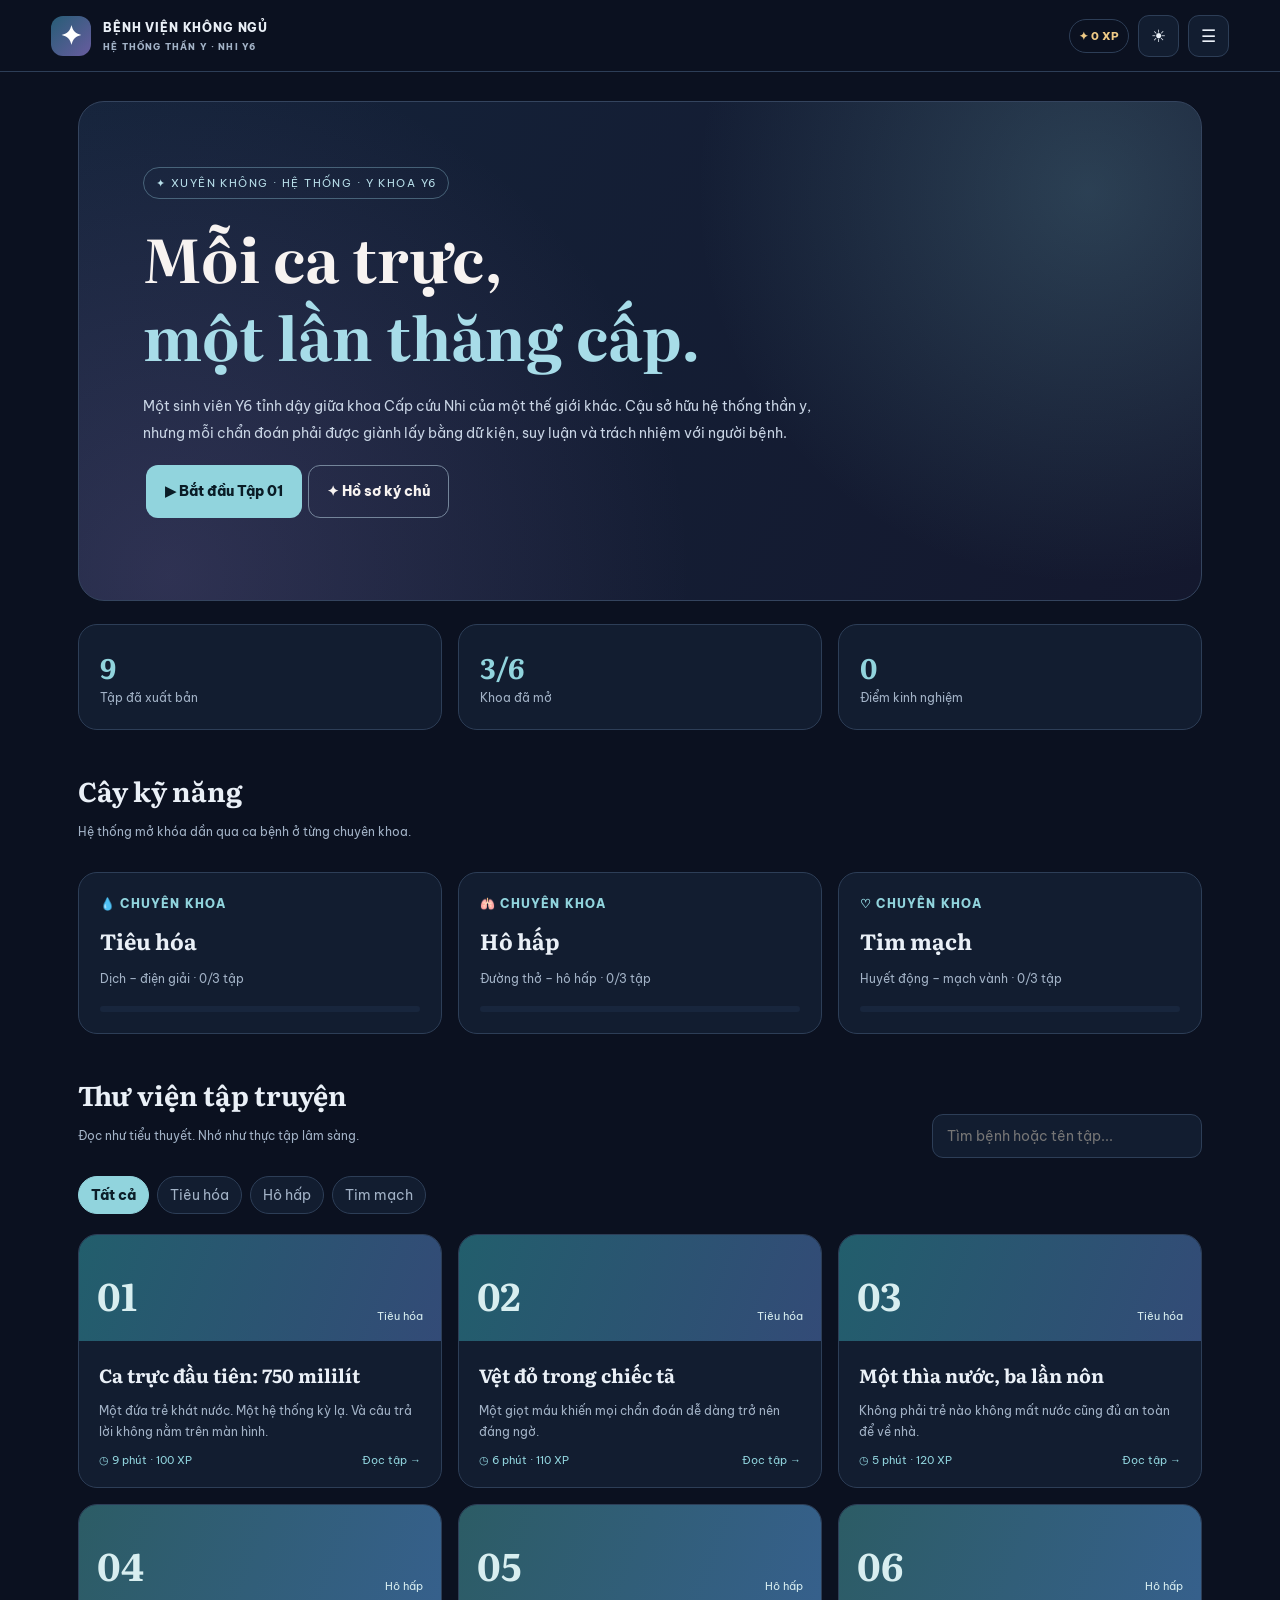
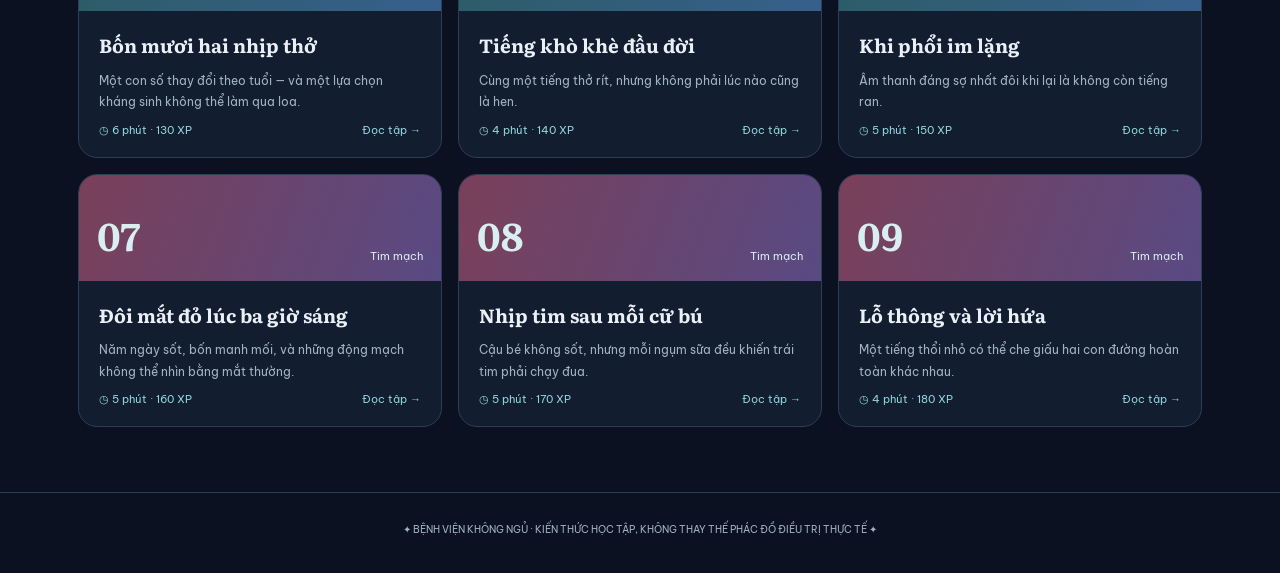
==== commit 77b05e24: "Launch pediatric system-fiction reading web: 9 episodes across Gastro, Respiratory and Cardiology" ====
--- a/index.html
+++ b/index.html
@@ -1,576 +1 @@
-<!doctype html>
-<html lang="vi" data-theme="dark">
-<head>
-  <meta charset="utf-8">
-  <meta name="viewport" content="width=device-width,initial-scale=1,viewport-fit=cover">
-  <meta name="theme-color" content="#160f1b">
-  <meta name="description" content="Thi xong rồi, giờ đến phần tâm linh: lạy Phật cầu qua môn, gõ mõ, thắp hương, rút quẻ vui và viết sớ.">
-  <meta name="apple-mobile-web-app-capable" content="yes">
-  <meta name="apple-mobile-web-app-title" content="Cầu Qua Môn">
-  <link rel="manifest" href="./manifest.webmanifest">
-  <link rel="icon" type="image/svg+xml" href="./icon.svg">
-  <link rel="apple-touch-icon" href="./icon-192.png">
-  <title>Cầu Qua Môn ✦ Đi thi về rồi, giờ tâm linh</title>
-  <style>
-    :root{color-scheme:dark;--bg:#130e19;--bg2:#1c1323;--surface:#241b2b;--surface2:#2b2033;--surface3:#33253a;--line:rgba(243,204,155,.15);--text:#fff7e9;--muted:#b4a6b6;--gold:#f1c783;--gold-dark:#b88c54;--rose:#f1a9aa;--olive:#b9c4a3;--shadow:0 22px 60px rgba(5,0,10,.31)}
-    html[data-theme="light"]{color-scheme:light;--bg:#f9f2e9;--bg2:#f6ece5;--surface:#fffaf4;--surface2:#fcf1e8;--surface3:#f4e6da;--line:rgba(91,49,61,.14);--text:#40293e;--muted:#886d7f;--gold:#9e6631;--gold-dark:#b9854a;--rose:#ba6676;--olive:#67836c;--shadow:0 22px 60px rgba(110,59,72,.1)}
-    *{box-sizing:border-box}
-    html{scroll-behavior:smooth}
-    body{margin:0;min-height:100vh;background:radial-gradient(ellipse 75% 32% at 50% -5%,rgba(130,72,106,.22),transparent 80%),var(--bg);color:var(--text);font:15px/1.55 system-ui,-apple-system,BlinkMacSystemFont,"Segoe UI",sans-serif;overflow-x:hidden}
-    button,input,textarea{font:inherit}
-    button{cursor:pointer}
-    button:focus-visible,input:focus-visible,textarea:focus-visible{outline:3px solid var(--rose);outline-offset:3px}
-    button:disabled{opacity:.5;cursor:not-allowed}
-    .ambient{position:fixed;inset:0;overflow:hidden;pointer-events:none;z-index:-1}
-    .ambient:before,.ambient:after{content:"";position:absolute;width:540px;height:540px;border-radius:50%;filter:blur(90px);opacity:.11;background:#ad608b;top:14%;left:-280px}
-    .ambient:after{left:auto;right:-340px;top:45%;background:#daa068;opacity:.08}
-    .app{width:min(1190px,100%);margin:auto;padding:0 24px}
-    .topbar{display:flex;justify-content:space-between;align-items:center;gap:20px;padding:26px 0 20px;border-bottom:1px solid var(--line)}
-    .brand{display:flex;align-items:center;gap:12px}
-    .brand-mark{display:grid;place-items:center;width:51px;height:51px;border-radius:16px;color:#ffe3b4;font-size:28px;background:linear-gradient(145deg,#714659,#332438);border:1px solid rgba(255,229,178,.23);box-shadow:inset 0 1px rgba(255,255,255,.1)}
-    .brand-name{font-family:Georgia,"Times New Roman",serif;font-size:25px;line-height:1;letter-spacing:.1px;color:var(--text);font-weight:700}
-    .brand-name span{color:var(--gold)}
-    .brand-note{display:block;margin-top:7px;color:var(--muted);font-size:10px;letter-spacing:2px;font-weight:750}
-    .top-actions{display:flex;gap:9px;align-items:center}
-    .date-badge{color:var(--muted);font-size:12px;margin-right:8px}
-    .icon-btn{min-height:40px;border:1px solid var(--line);background:var(--surface);color:var(--text);border-radius:13px;padding:8px 12px;display:inline-flex;gap:7px;align-items:center;justify-content:center}
-    .icon-btn:hover{border-color:var(--gold-dark)}
-    .tabs{display:flex;gap:6px;padding:15px 0 0;overflow-x:auto;scrollbar-width:none}
-    .tabs::-webkit-scrollbar{display:none}
-    .tab{white-space:nowrap;border:1px solid transparent;border-radius:12px;padding:10px 17px;background:transparent;color:var(--muted);font-size:13px;font-weight:700}
-    .tab[aria-selected="true"]{border-color:var(--line);background:var(--surface);color:var(--gold);box-shadow:0 4px 16px rgba(0,0,0,.06)}
-    .tab:hover{color:var(--text)}
-    main{padding:20px 0 65px}
-    .screen{display:none;animation:appear .3s ease}
-    .screen.active{display:block}
-    @keyframes appear{from{opacity:0;transform:translateY(9px)}to{opacity:1;transform:none}}
-    .eyebrow{display:inline-flex;align-items:center;gap:9px;font-size:11px;font-weight:800;letter-spacing:2.7px;text-transform:uppercase;color:var(--gold)}
-    .eyebrow:before{content:"";width:25px;height:1px;background:var(--gold-dark)}
-    .intro{text-align:center;margin:12px auto 27px;max-width:740px}
-    .intro h2,.page-title{font-family:Georgia,"Times New Roman",serif;font-weight:500;letter-spacing:-1.4px}
-    .intro h2{font-size:clamp(38px,5.5vw,65px);line-height:1.12;margin:13px 0}
-    .intro h2 em{color:var(--gold);font-style:italic}
-    .intro p,.page-desc{color:var(--muted);font-size:14px}
-    .sanctuary-grid{display:grid;grid-template-columns:minmax(0,1fr) minmax(340px,.94fr);gap:18px;align-items:stretch}
-    .altar{position:relative;min-height:575px;border:1px solid rgba(231,180,122,.24);border-radius:25px;background:radial-gradient(ellipse 68% 49% at 50% 38%,rgba(195,119,97,.18),transparent 90%),linear-gradient(180deg,#2c2035 0%,#24192b 60%,#1b1522 100%);overflow:hidden;box-shadow:var(--shadow);display:flex;align-items:center;flex-direction:column}
-    .altar:before{content:"";position:absolute;inset:17px;border:1px solid rgba(243,193,128,.11);border-radius:17px;pointer-events:none}
-    .altar:after{content:"✦ · ✧ · ✦";position:absolute;top:38px;color:rgba(247,204,146,.5);font-size:17px;letter-spacing:22px;transform:translateX(11px)}
-    .altar-top{font-size:10px;letter-spacing:3px;color:#d5b68e;text-transform:uppercase;margin:72px 0 0;text-align:center}
-    .altar-art{position:relative;width:min(95%,410px);margin:5px auto 0;max-height:364px;filter:drop-shadow(0 15px 26px rgba(0,0,0,.21));animation:float 5s ease-in-out infinite}
-    @keyframes float{50%{transform:translateY(-6px)}}
-    .altar-quote{text-align:center;color:#eed1aa;font-family:Georgia,"Times New Roman",serif;font-size:21px;font-style:italic;margin:0 25px 8px}
-    .altar-sub{color:#bfa8af;font-size:12px;text-align:center;margin-bottom:31px;padding:0 22px}
-    .altar-floor{width:76%;height:1px;margin:0 auto 18px;background:linear-gradient(90deg,transparent,#b98466,transparent)}
-    .incense-scene{height:48px;position:relative;display:flex;align-items:flex-end;justify-content:center;gap:8px;opacity:.72}
-    .incense-stick{width:2px;height:33px;background:linear-gradient(#e9b99f 0 12%,#85514d 12%);position:relative;transform:rotate(-7deg);transform-origin:bottom}
-    .incense-stick:nth-child(2){height:37px;transform:rotate(0)}
-    .incense-stick:nth-child(3){transform:rotate(7deg)}
-    .incense-smoke{position:absolute;bottom:36px;left:50%;width:14px;height:58px;opacity:0;filter:blur(5px);background:linear-gradient(to top,rgba(240,215,203,.3),transparent);border-radius:50%;transform:translateX(-50%);pointer-events:none}
-    .altar.lit .incense-smoke{opacity:1;animation:smoke 2.5s ease-in-out infinite}
-    @keyframes smoke{0%{transform:translate(-50%,10px) scale(.5);opacity:0}45%{opacity:.7}100%{transform:translate(-75%,-25px) scale(1.6);opacity:0}}
-    .altar-bowl{position:absolute;bottom:-1px;width:74px;height:11px;border-radius:3px 3px 18px 18px;background:#80605b;border-top:3px solid #d7a56c}
-    .floating-symbol{position:absolute;pointer-events:none;z-index:5;font-size:24px;bottom:23%;animation:rise 1.3s cubic-bezier(.18,.61,.31,1) forwards}
-    @keyframes rise{from{opacity:0;transform:translateY(25px) scale(.7)}25%{opacity:1}to{opacity:0;transform:translateY(-190px) translateX(var(--drift,0px)) scale(1.25)}}
-    .ritual-column{display:flex;flex-direction:column;gap:15px}
-    .card{background:var(--surface);border:1px solid var(--line);border-radius:22px;box-shadow:var(--shadow)}
-    .ritual-card{padding:27px 26px}
-    .card-head{display:flex;align-items:center;justify-content:space-between;gap:12px}
-    .small-cap{color:var(--muted);font-size:11px;letter-spacing:1.4px;text-transform:uppercase;font-weight:800}
-    .chip{color:var(--gold);background:rgba(220,168,105,.11);padding:6px 10px;border-radius:999px;font-size:11px;font-weight:800;white-space:nowrap}
-    .counter-wrap{display:flex;justify-content:space-between;align-items:center;margin:26px 0 12px;gap:10px}
-    .counter-number{font-size:clamp(57px,6vw,88px);font-weight:650;line-height:1;letter-spacing:-5px;font-variant-numeric:tabular-nums}
-    .counter-label{color:var(--muted);font-size:13px;margin-top:10px}
-    .counter-label strong{color:var(--gold);font-weight:800}
-    .ring{position:relative;width:112px;height:112px;flex:0 0 112px}
-    .ring svg{width:100%;height:100%;transform:rotate(-90deg)}
-    .ring-track{fill:none;stroke:var(--surface3);stroke-width:9}
-    .ring-fill{fill:none;stroke:#e7b46c;stroke-linecap:round;stroke-width:9;stroke-dasharray:289.03;stroke-dashoffset:289.03;transition:stroke-dashoffset .5s ease}
-    .ring-inner{position:absolute;inset:0;display:grid;place-items:center;color:var(--gold);font-family:Georgia,serif;font-size:30px}
-    .progress{height:8px;background:var(--surface3);border-radius:999px;overflow:hidden}
-    .progress div{height:100%;width:0;background:linear-gradient(90deg,#bb7c66,#f3d18b);border-radius:999px;transition:width .45s}
-    .mood-line{margin:19px 0 19px;font-size:14px;min-height:44px;color:var(--text)}
-    .pray-button{display:flex;align-items:center;justify-content:center;gap:13px;width:100%;border:0;padding:18px 20px;background:linear-gradient(110deg,#f6d89e,#dfab6c);color:#3d2933;border-radius:15px;font-size:17px;font-weight:900;box-shadow:0 11px 29px rgba(208,147,89,.18);transition:transform .15s,filter .15s}
-    .pray-button:active{transform:scale(.965)}
-    .pray-button:hover{filter:brightness(1.055)}
-    .pray-button .hand{font-size:25px}
-    .ritual-actions{display:grid;grid-template-columns:repeat(3,minmax(0,1fr));gap:8px;margin-top:11px}
-    .soft-button{border:1px solid var(--line);background:var(--surface2);border-radius:12px;color:var(--text);font-size:12px;font-weight:750;padding:11px 6px;transition:border-color .15s,background .15s}
-    .soft-button:hover{border-color:var(--gold-dark);background:var(--surface3)}
-    .hint{font-size:11px;color:var(--muted);text-align:center;margin:14px 0 0}
-    .stat-row{display:grid;grid-template-columns:repeat(3,minmax(0,1fr));gap:12px}
-    .stat{padding:19px 15px;min-width:0}
-    .stat-value{font-size:26px;font-weight:800;line-height:1.15;font-variant-numeric:tabular-nums;color:var(--gold)}
-    .stat-label{margin-top:8px;color:var(--muted);font-size:11px}
-    .saying{border:1px solid rgba(227,174,118,.18);background:linear-gradient(125deg,var(--surface2),var(--surface));border-radius:17px;padding:18px 21px;display:flex;gap:12px;align-items:flex-start}
-    .saying .stars{font-size:21px;color:var(--gold)}
-    .saying p{margin:0;font:italic 17px/1.5 Georgia,serif;color:var(--text)}
-    .page-head{text-align:center;max-width:700px;margin:25px auto 34px}
-    .page-title{font-size:clamp(36px,5vw,54px);line-height:1.12;margin:14px 0 12px}
-    .page-desc{margin:0 auto}
-    .two-column{display:grid;grid-template-columns:1fr 1fr;gap:17px;align-items:start}
-    .pad{padding:26px}
-    .section-heading{font-family:Georgia,serif;font-size:24px;font-weight:500;margin:0 0 13px}
-    .form-label{display:block;margin:20px 0 8px;font-size:12px;color:var(--muted);font-weight:800;letter-spacing:.4px}
-    .field{width:100%;border:1px solid var(--line);background:var(--bg2);color:var(--text);border-radius:12px;padding:14px 16px;outline:none}
-    textarea.field{resize:vertical;min-height:148px}
-    .field::placeholder{color:var(--muted);opacity:.75}
-    .submit-btn,.outline-btn{border:1px solid transparent;background:var(--gold);color:#382436;padding:12px 19px;border-radius:12px;font-weight:850;margin-top:15px}
-    .submit-btn:hover{filter:brightness(1.06)}
-    .outline-btn{background:transparent;color:var(--gold);border-color:var(--line)}
-    .preset-wrap{display:flex;gap:8px;flex-wrap:wrap;margin-top:13px}
-    .preset{font-size:11px;border:1px solid var(--line);color:var(--muted);background:var(--surface2);padding:7px 10px;border-radius:999px}
-    .note{color:var(--muted);font-size:12px;margin-top:12px}
-    .wish-card{padding:18px;margin-top:11px;background:var(--surface2);border:1px solid var(--line);border-radius:15px}
-    .wish-meta{display:flex;justify-content:space-between;align-items:start;gap:8px}
-    .wish-subject{font-weight:850;color:var(--gold);font-size:13px;overflow-wrap:anywhere}
-    .wish-date{color:var(--muted);font-size:11px}
-    .wish-text{white-space:pre-wrap;overflow-wrap:anywhere;margin:12px 0 0;font-size:14px}
-    .delete-wish{color:var(--rose);border:0;background:transparent;cursor:pointer;font-size:12px;padding:4px 0}
-    .empty{padding:42px 16px;text-align:center;color:var(--muted);border:1px dashed var(--line);border-radius:15px;background:var(--surface2)}
-    .empty .big-emoji{font-size:34px;margin-bottom:8px}
-    .fortune-box{max-width:720px;margin:0 auto;background:radial-gradient(circle at 50% 15%,rgba(238,185,118,.1),transparent 55%),var(--surface);border:1px solid var(--line);border-radius:25px;padding:36px 28px;text-align:center;box-shadow:var(--shadow)}
-    .fortune-seal{font-family:Georgia,serif;font-size:56px;color:var(--gold);line-height:1}
-    .fortune-box h3{font-family:Georgia,serif;font-size:29px;font-weight:500;margin:16px 0 12px;color:var(--gold)}
-    .fortune-text{font:italic 23px/1.55 Georgia,serif;min-height:80px;max-width:510px;margin:0 auto 12px}
-    .fortune-desc{color:var(--muted);font-size:13px;min-height:42px}
-    .fortune-btn{margin-top:12px;min-width:220px}
-    .fortune-box.shaking .fortune-seal{animation:shake .42s ease}
-    @keyframes shake{0%,100%{transform:rotate(0)}30%{transform:rotate(-11deg)}70%{transform:rotate(11deg)}}
-    .fortune-log{max-width:720px;margin:20px auto}
-    .fortune-entry{display:flex;align-items:center;gap:15px;justify-content:space-between;padding:12px 3px;border-bottom:1px solid var(--line);font-size:13px}
-    .fortune-entry span{color:var(--muted);font-size:11px}
-    .stat-board{display:grid;grid-template-columns:repeat(4,1fr);gap:13px}
-    .stat-board .stat{padding:23px}
-    .board-main{display:grid;grid-template-columns:1.35fr 1fr;gap:17px;margin-top:18px}
-    .daily-row{display:grid;grid-template-columns:94px 1fr 45px;gap:12px;align-items:center;margin:15px 0}
-    .daily-row .day{font-size:12px;color:var(--muted)}
-    .daily-row .count{text-align:right;color:var(--gold);font-size:12px;font-weight:800;font-variant-numeric:tabular-nums}
-    .daily-bar{height:9px;border-radius:99px;background:var(--surface3);overflow:hidden}
-    .daily-bar span{display:block;height:100%;background:linear-gradient(90deg,#bb816b,#e8c17b);border-radius:99px}
-    .milestone{display:flex;gap:12px;align-items:center;margin:16px 0}
-    .medal{width:42px;height:42px;border-radius:14px;background:var(--surface2);display:grid;place-items:center;font-size:22px;filter:grayscale(1);opacity:.53}
-    .medal.earned{filter:none;opacity:1;background:rgba(231,177,103,.16)}
-    .milestone strong{font-size:13px}
-    .milestone div:last-child{min-width:0}
-    .milestone p{font-size:11px;color:var(--muted);margin:2px 0}
-    .footer{display:flex;align-items:center;justify-content:space-between;gap:20px;padding:22px 0 38px;border-top:1px solid var(--line);color:var(--muted);font-size:11px}
-    .footer .petal{color:var(--gold)}
-    .toast{position:fixed;left:50%;bottom:24px;z-index:80;transform:translate(-50%,20px);background:#fff2d9;color:#473042;border-radius:12px;padding:12px 19px;font-size:13px;font-weight:750;opacity:0;pointer-events:none;box-shadow:0 12px 30px rgba(0,0,0,.22);transition:opacity .25s,transform .25s;max-width:min(92vw,480px);text-align:center}
-    .toast.show{opacity:1;transform:translate(-50%,0)}
-    .modal{position:fixed;inset:0;z-index:100;display:grid;place-items:center;padding:22px;background:rgba(12,7,18,.76);backdrop-filter:blur(6px)}
-    .modal[hidden]{display:none}
-    .modal-card{max-width:420px;background:var(--surface);border:1px solid var(--gold-dark);border-radius:24px;padding:35px 27px;text-align:center;box-shadow:var(--shadow);animation:appear .35s}
-    .modal-emoji{font-size:61px}
-    .modal-card h2{font:500 33px Georgia,serif;color:var(--gold);margin:10px 0}
-    .modal-card p{color:var(--muted)}
-    @media(max-width:850px){.sanctuary-grid{grid-template-columns:1fr}.altar{min-height:480px}.altar-art{width:min(85%,365px)}.altar-top{margin-top:47px}.board-main{grid-template-columns:1fr}.stat-board{grid-template-columns:repeat(2,1fr)}}
-    @media(max-width:650px){.app{padding:0 14px}.topbar{padding:17px 0 13px}.brand-mark{width:43px;height:43px;font-size:24px}.brand-name{font-size:21px}.brand-note{font-size:9px;letter-spacing:1.2px}.date-badge{display:none}.top-actions{gap:6px}.icon-btn{font-size:12px;padding:8px 9px;min-height:36px}.tabs{padding-top:12px}.tab{padding:9px 12px;font-size:12px}main{padding-top:14px}.intro{margin:10px auto 22px}.intro h2{font-size:39px}.intro p{font-size:13px}.sanctuary-grid{gap:13px}.altar{min-height:465px;border-radius:20px}.altar-top{margin-top:47px}.altar-art{max-height:308px;width:min(95%,355px)}.altar-quote{font-size:19px}.altar-sub{font-size:11px;margin-bottom:23px}.ritual-card{padding:22px 18px}.counter-number{font-size:72px}.ring{width:100px;height:100px;flex-basis:100px}.stat-row{gap:8px}.stat{padding:16px 10px}.stat-value{font-size:23px}.saying p{font-size:15px}.two-column{grid-template-columns:1fr}.page-head{margin-top:17px}.page-title{font-size:40px}.pad{padding:21px}.stat-board{gap:9px}.stat-board .stat{padding:17px}.footer{flex-direction:column;gap:5px;text-align:center}.fortune-box{padding:29px 20px}.fortune-text{font-size:21px}}
-    @media(max-width:380px){.brand-note{display:none}.brand-name{font-size:19px}.ring{width:85px;height:85px;flex-basis:85px}.counter-number{font-size:62px}.ritual-actions{grid-template-columns:1fr 1fr}.ritual-actions .soft-button:last-child{grid-column:span 2}}
-    @media(prefers-reduced-motion:reduce){*,*:before,*:after{animation-duration:.01ms!important;transition-duration:.01ms!important;scroll-behavior:auto!important}}
-  </style>
-</head>
-<body>
-  <div class="ambient" aria-hidden="true"></div>
-  <div class="app">
-    <header class="topbar">
-      <div class="brand"><div class="brand-mark" aria-hidden="true">🪷</div><div><div class="brand-name">Cầu Qua Môn <span>✦</span></div><span class="brand-note">HẬU KỲ THI • PHẬT ĐỘ CÓ ĐIỀU KIỆN</span></div></div>
-      <div class="top-actions">
-        <span class="date-badge" id="dateBadge"></span>
-        <button class="icon-btn" id="soundBtn" type="button" title="Bật hoặc tắt âm thanh" aria-pressed="false">🔕 <span>Âm thanh</span></button>
-        <button class="icon-btn" id="themeBtn" type="button" title="Đổi giao diện" aria-label="Đổi giao diện sáng tối">☀</button>
-      </div>
-    </header>
-    <nav class="tabs" aria-label="Các mục trong ứng dụng" role="tablist">
-      <button class="tab" data-tab="sanctuary" role="tab" aria-selected="true">🪷 Chánh điện</button>
-      <button class="tab" data-tab="wishes" role="tab" aria-selected="false">📜 Viết sớ</button>
-      <button class="tab" data-tab="fortune" role="tab" aria-selected="false">🎋 Xin xăm</button>
-      <button class="tab" data-tab="journal" role="tab" aria-selected="false">✨ Công đức</button>
-    </nav>
-    <main>
-      <section class="screen active" id="sanctuary" role="tabpanel" aria-label="Chánh điện">
-        <div class="intro">
-          <span class="eyebrow">Bài thi đã nộp · Niềm tin còn đây</span>
-          <h2>Thi xong rồi.<br>Giờ đến phần <em>tâm linh.</em></h2>
-          <p>Kiến thức đã gửi cho giám khảo. Phần còn lại xin gửi cho vũ trụ. 🙏</p>
-        </div>
-        <div class="sanctuary-grid">
-          <div class="altar" id="altar">
-            <div class="altar-top">CHÁNH ĐIỆN CẦU QUA MÔN</div>
-            <svg class="altar-art" viewBox="0 0 380 370" role="img" aria-label="Minh họa Đức Phật an tọa trên đài sen">
-              <defs>
-                <radialGradient id="halo"><stop offset="0" stop-color="#f5d9a2" stop-opacity=".37"/><stop offset=".65" stop-color="#dca46b" stop-opacity=".11"/><stop offset="1" stop-color="#c38d74" stop-opacity="0"/></radialGradient>
-                <linearGradient id="goldBody" x1="0" x2="1" y1="0" y2="1"><stop stop-color="#f4d6a0"/><stop offset=".6" stop-color="#d9a46c"/><stop offset="1" stop-color="#956377"/></linearGradient>
-                <linearGradient id="lotus" x1="0" x2=".3" y1="0" y2="1"><stop stop-color="#f6d8b3"/><stop offset="1" stop-color="#ba7288"/></linearGradient>
-              </defs>
-              <circle cx="190" cy="156" r="139" fill="url(#halo)"/>
-              <circle cx="190" cy="145" r="109" fill="none" stroke="#e7bb88" stroke-opacity=".27" stroke-width="1.5"/>
-              <circle cx="190" cy="145" r="117" fill="none" stroke="#e7bb88" stroke-opacity=".1" stroke-width="1" stroke-dasharray="2 9"/>
-              <path d="M101 296 Q57 263 61 228 Q99 231 133 273 Q107 217 130 192 Q166 218 190 274 Q213 219 250 193 Q274 230 248 274 Q281 234 320 228 Q324 264 278 296Z" fill="url(#lotus)" opacity=".93"/>
-              <path d="M114 303 Q83 285 75 270 Q123 269 171 291 Q138 269 138 244 Q166 260 190 292 Q215 260 242 244 Q243 269 209 291 Q257 269 305 270 Q297 285 267 303Z" fill="#d49b9a"/>
-              <path d="M85 305 Q190 330 295 305 Q278 339 190 342 Q103 339 85 305Z" fill="#a26b84"/>
-              <path d="M88 310 Q190 332 292 310" fill="none" stroke="#f2c69e" stroke-opacity=".7" stroke-width="2.2"/>
-              <path d="M178 113 Q171 102 178 88 Q185 80 190 84 Q201 81 206 96 Q210 108 203 114" fill="#c99972"/>
-              <circle cx="190" cy="142" r="41" fill="url(#goldBody)"/>
-              <path d="M158 136 Q190 97 222 136 Q222 117 213 111 Q190 97 171 113 Q159 119 158 136Z" fill="#c18c6d"/>
-              <path d="M174 145 Q180 148 185 145 M196 145 Q202 148 208 145" fill="none" stroke="#76516a" stroke-width="2" stroke-linecap="round"/>
-              <path d="M185 161 Q190 166 195 161" fill="none" stroke="#865369" stroke-width="1.6" stroke-linecap="round"/>
-              <path d="M150 174 Q123 178 115 218 Q104 259 125 284 Q140 296 164 288 Q185 279 190 277 Q208 286 229 289 Q252 293 261 269 Q270 250 262 217 Q254 178 231 174 Q218 176 209 185 Q196 191 190 190 Q181 190 169 184 Q158 174 150 174Z" fill="url(#goldBody)"/>
-              <path d="M145 187 Q153 229 175 248 Q180 258 181 275 M235 185 Q227 231 205 248 Q198 258 199 276" fill="none" stroke="#9e6c76" stroke-width="4" opacity=".75"/>
-              <path d="M170 252 Q187 244 190 253 Q196 244 211 252 Q224 264 213 272 Q201 280 190 274 Q177 280 165 271 Q156 261 170 252Z" fill="#f7d8a1"/>
-              <path d="M169 260 Q190 273 211 260" stroke="#be8d83" stroke-width="2" fill="none"/>
-              <ellipse cx="190" cy="292" rx="92" ry="17" fill="#9a6173" opacity=".58"/>
-              <path d="M92 303 Q190 320 288 303" stroke="#edc095" stroke-width="2" fill="none" opacity=".7"/>
-              <g fill="#f8dcab"><circle cx="89" cy="138" r="2.5"/><circle cx="290" cy="124" r="2"/><circle cx="76" cy="204" r="1.5"/><circle cx="302" cy="197" r="2.5"/><circle cx="127" cy="77" r="1.7"/><circle cx="261" cy="67" r="2"/></g>
-            </svg>
-            <p class="altar-quote">“Nam mô điểm đủ qua môn.”</p>
-            <div class="altar-sub">Thành tâm là chính, điểm số tùy duyên ✨</div>
-            <div class="altar-floor"></div>
-            <div class="incense-scene" aria-hidden="true"><div class="incense-stick"></div><div class="incense-stick"></div><div class="incense-stick"></div><div class="incense-smoke"></div><div class="altar-bowl"></div></div>
-          </div>
-          <div class="ritual-column">
-            <div class="card ritual-card">
-              <div class="card-head"><span class="small-cap">✦ Nghi thức hôm nay</span><span class="chip">Mục tiêu 108 lạy</span></div>
-              <div class="counter-wrap">
-                <div><div class="counter-number" id="todayCount">0</div><div class="counter-label">lạy hôm nay <strong>/ mốc 108</strong></div></div>
-                <div class="ring" aria-label="Tiến độ 108 lạy"><svg viewBox="0 0 120 120" aria-hidden="true"><circle class="ring-track" cx="60" cy="60" r="46"></circle><circle class="ring-fill" id="ringFill" cx="60" cy="60" r="46"></circle></svg><div class="ring-inner">🙏</div></div>
-              </div>
-              <div class="progress" role="progressbar" aria-label="Tiến độ lạy Phật" aria-valuemin="0" aria-valuemax="108" aria-valuenow="0" id="progressBar"><div id="progressFill"></div></div>
-              <p class="mood-line" id="moodLine" aria-live="polite">🙏 Một lạy cho lòng yên, một lạy cho bài thi được chấm nhẹ tay.</p>
-              <button class="pray-button" id="prayBtn" type="button"><span class="hand">🙏</span> LẠY PHẬT 1 CÁI</button>
-              <div class="ritual-actions">
-                <button class="soft-button" id="pray3Btn" type="button">🙏 Lạy 3 cái</button>
-                <button class="soft-button" id="bellBtn" type="button">🥁 Gõ mõ</button>
-                <button class="soft-button" id="incenseBtn" type="button">🪔 Thắp hương</button>
-              </div>
-              <p class="hint">Mỗi lần lạy được lưu trên máy. Nhấn phím Space để lạy nhanh.</p>
-            </div>
-            <div class="stat-row">
-              <div class="card stat"><div class="stat-value" id="totalCount">0</div><div class="stat-label">Tổng số lạy</div></div>
-              <div class="card stat"><div class="stat-value" id="bellCount">0</div><div class="stat-label">Tiếng mõ</div></div>
-              <div class="card stat"><div class="stat-value" id="incenseCount">0</div><div class="stat-label">Nén hương</div></div>
-            </div>
-            <div class="saying"><div class="stars" aria-hidden="true">✧</div><p id="dailyQuote">Học thì bằng não, chờ điểm bằng niềm tin.</p></div>
-          </div>
-        </div>
-      </section>
-      <section class="screen" id="wishes" role="tabpanel" aria-label="Viết sớ">
-        <div class="page-head"><span class="eyebrow">Tâm nguyện hậu kỳ thi</span><h2 class="page-title">Một tờ sớ, vạn niềm tin.</h2><p class="page-desc">Có điều gì chưa kịp nói trong phòng thi? Cứ gửi hết vào đây. Tờ sớ được lưu riêng trên thiết bị của em.</p></div>
-        <div class="two-column">
-          <div class="card pad">
-            <h3 class="section-heading">✍️ Viết sớ cầu nguyện</h3>
-            <form id="wishForm">
-              <label class="form-label" for="subjectInput">MÔN THI CẦU QUA</label>
-              <input class="field" id="subjectInput" maxlength="80" placeholder="Ví dụ: Sản, Nội, Ngoại...">
-              <label class="form-label" for="wishInput">ĐIỀU EM MUỐN KHẤN</label>
-              <textarea class="field" id="wishInput" required maxlength="700" placeholder="Con đã cố hết sức trong phòng thi. Mong thầy cô chấm bài thật bao dung, mong mọi câu khoanh liều đều đúng..."></textarea>
-              <div class="preset-wrap">
-                <button class="preset" type="button" data-preset="Mong điểm đủ qua môn, không cần cao sang.">Đủ 5 là được 🙏</button>
-                <button class="preset" type="button" data-preset="Mong những câu con phân vân hôm thi đều chọn trúng đáp án.">Khoanh liều trúng hết</button>
-                <button class="preset" type="button" data-preset="Mong thầy cô chấm thi nhẹ tay, nhìn bài con bằng con mắt từ bi.">Giám khảo từ bi</button>
-              </div>
-              <button class="submit-btn" type="submit">📜 Dâng sớ cầu qua môn</button>
-              <p class="note">Chỉ để vui và thư giãn sau thi — không gửi dữ liệu lên máy chủ.</p>
-            </form>
-          </div>
-          <div class="card pad">
-            <div class="card-head"><h3 class="section-heading" style="margin:0">📖 Những lời đã khấn</h3><span class="chip" id="wishCount">0 tờ sớ</span></div>
-            <div id="wishList" style="margin-top:20px"></div>
-          </div>
-        </div>
-      </section>
-      <section class="screen" id="fortune" role="tabpanel" aria-label="Xin xăm">
-        <div class="page-head"><span class="eyebrow">Vũ trụ gửi tín hiệu</span><h2 class="page-title">Rút một quẻ an lòng.</h2><p class="page-desc">Xăm mang tính giải trí, không đoán kết quả thi. Nhưng biết đâu em cười được một chút.</p></div>
-        <div class="fortune-box" id="fortuneBox">
-          <div class="fortune-seal" aria-hidden="true">🎋</div>
-          <div class="small-cap" style="margin-top:18px" id="fortuneCode">QUẺ CHƯA MỞ</div>
-          <h3 id="fortuneTitle">Tùy duyên mà tới</h3>
-          <p class="fortune-text" id="fortuneText">“Muốn biết vũ trụ nhắn gì, hãy rút một quẻ.”</p>
-          <div class="fortune-desc" id="fortuneDesc">Một chút hài hước trong lúc chờ điểm.</div>
-          <button class="submit-btn fortune-btn" id="drawBtn" type="button">🎋 Xin một quẻ</button>
-          <button class="outline-btn" id="shareBtn" type="button">↗ Chia sẻ quẻ vui</button>
-        </div>
-        <div class="card pad fortune-log"><div class="card-head"><h3 class="section-heading" style="margin:0">Lịch sử xin xăm</h3><span class="chip" id="fortuneCount">0 quẻ</span></div><div id="fortuneHistory"></div></div>
-      </section>
-      <section class="screen" id="journal" role="tabpanel" aria-label="Công đức">
-        <div class="page-head"><span class="eyebrow">Công đức đã tích lũy</span><h2 class="page-title">Sổ tay thành tâm.</h2><p class="page-desc">Một chiếc bảng thống kê thật nghiêm túc cho những việc không cần nghiêm túc lắm.</p></div>
-        <div class="stat-board">
-          <div class="card stat"><div class="small-cap">Tổng lạy</div><div class="stat-value" id="journalTotal" style="margin-top:13px">0</div><div class="stat-label">Lạy tích lũy</div></div>
-          <div class="card stat"><div class="small-cap">Chuỗi ngày</div><div class="stat-value" id="journalStreak" style="margin-top:13px">0</div><div class="stat-label">Ngày liên tiếp có lạy</div></div>
-          <div class="card stat"><div class="small-cap">Đã thắp</div><div class="stat-value" id="journalIncense" style="margin-top:13px">0</div><div class="stat-label">Nén hương tâm linh</div></div>
-          <div class="card stat"><div class="small-cap">Tờ sớ</div><div class="stat-value" id="journalWishes" style="margin-top:13px">0</div><div class="stat-label">Lời nguyện đã gửi</div></div>
-        </div>
-        <div class="board-main">
-          <div class="card pad"><h3 class="section-heading">🗓 7 ngày gần nhất</h3><div id="dailyHistory"></div></div>
-          <div class="card pad"><h3 class="section-heading">🏮 Dấu mốc công đức</h3>
-            <div class="milestone"><div class="medal" id="medal9">🌱</div><div><strong>Chớm có duyên</strong><p>Đạt 9 lạy tổng cộng</p></div></div>
-            <div class="milestone"><div class="medal" id="medal27">🪷</div><div><strong>Tâm an như sen</strong><p>Đạt 27 lạy tổng cộng</p></div></div>
-            <div class="milestone"><div class="medal" id="medal54">📿</div><div><strong>Nửa đường thành tâm</strong><p>Đạt 54 lạy tổng cộng</p></div></div>
-            <div class="milestone"><div class="medal" id="medal108">✨</div><div><strong>Viên mãn 108</strong><p>Đạt 108 lạy tổng cộng</p></div></div>
-            <button class="outline-btn" id="resetTodayBtn" type="button">↺ Đặt lại số lạy hôm nay</button>
-            <p class="note">Chỉ số lạy của hôm nay bị đặt lại; sớ và quẻ vẫn được giữ.</p>
-          </div>
-        </div>
-      </section>
-    </main>
-    <footer class="footer"><span><span class="petal">✦</span> Cầu Qua Môn — xây bằng niềm tin và một chút JavaScript</span><span>Giải trí hậu kỳ thi · Không dự đoán điểm số thật</span></footer>
-  </div>
-  <div class="toast" id="toast" role="status" aria-live="polite"></div>
-  <div class="modal" id="celebrateModal" hidden role="dialog" aria-modal="true" aria-labelledby="celebrateTitle">
-    <div class="modal-card"><div class="modal-emoji">🪷✨🙏</div><h2 id="celebrateTitle">Viên mãn 108 lạy!</h2><p>Đã gửi đủ 108 tín hiệu tới vũ trụ. Bây giờ cho tâm trí nghỉ ngơi, uống nước, ngủ ngon và chờ kết quả nhé!</p><button class="submit-btn" id="closeModal" type="button">Nam mô, con xin lĩnh hội</button></div>
-  </div>
-  <script>
-  (function(){
-    "use strict";
-    var STORE="cau-qua-mon-after-exam-v1";
-    var defaults={total:0,byDate:{},bells:0,incense:0,wishes:[],fortunes:[],theme:"dark",sound:false};
-    var state;
-    try{state=Object.assign({},defaults,JSON.parse(localStorage.getItem(STORE)||"{}"));}catch(e){state=Object.assign({},defaults);}
-    if(!state.byDate||typeof state.byDate!=="object"||Array.isArray(state.byDate))state.byDate={};
-    if(!Array.isArray(state.wishes))state.wishes=[];
-    if(!Array.isArray(state.fortunes))state.fortunes=[];
-    ["total","bells","incense"].forEach(function(k){state[k]=Math.max(0,Number(state[k])||0);});
-    var $=function(id){return document.getElementById(id);};
-    var audioCtx=null,toastTimer=null,lit=false;
-    var fortunes=[
-      ["Thầy cô từ bi","Bài đã nộp thì đừng nộp thêm lo lắng.","Đi ăn một bữa ngon và để phòng chấm thi làm phần việc của họ."],
-      ["Điểm năm huyền thoại","Không cần phép màu lớn, chỉ cần vừa đủ qua môn.","Hôm nay hãy dành phần thưởng nhỏ cho chính mình."],
-      ["Tổ tiên bắt sóng","Một lời khấn được gửi đi bằng tốc độ Wi-Fi tâm linh.","Mạng có thể yếu, nhưng lòng tin không cần cột sóng."],
-      ["Thần may mắn xin nghỉ","May mắn làm việc theo ca, em cứ nghỉ trước.","Đợi điểm không có nghĩa phải lo cả ngày."],
-      ["Câu C đã chọn em","A, B, C, D đều đã có số phận riêng.","Câu trả lời hôm ấy giờ đã thuộc về quá khứ."],
-      ["Bình an là quẻ đẹp","Quẻ đẹp nhất là ngủ một giấc không mơ thấy đề.","Cất giáo trình xuống và hồi phục năng lượng."],
-      ["Phúc khí trà sữa","Một ly nước ngon là lễ vật hợp lý sau thi.","Tự thưởng cho mình vì đã hoàn thành kỳ thi."],
-      ["Vạn sự tùy duyên","Đề đã qua, đừng thi lại trong đầu mỗi tối.","Lặp lại câu sai trong trí nhớ không đổi được kết quả."],
-      ["Bồ Tát chấm bài","Nguyện người chấm bài có một ngày vui vẻ.","Đây chỉ là lời chúc, không phải thông tin từ giám khảo."],
-      ["Cây bút đã mỏi","Cây bút xứng đáng được nghỉ phép, em cũng vậy.","Làm xong một bài thi cũng là một cột mốc."],
-      ["Tâm bình khí hòa","Hít vào thấy nhẹ, thở ra bớt nghĩ về điểm.","Đường dài cần người còn sức."],
-      ["Gió đưa đáp án","Có những câu chỉ có thể gửi cho gió.","Đừng dùng điện thoại để tra lại hết đề thi tối nay."],
-      ["Sen nở sau mùa thi","Một kỳ thi không định nghĩa hết một con người.","Kết quả sẽ đến, hiện tại em có thể nghỉ."],
-      ["Hội đồng hữu duyên","Mong giám khảo uống đủ cà phê trước khi chấm.","Lời khấn nhẹ nhàng thay cho việc suy diễn."],
-      ["Sao chiếu cuối tuần","Hôm nay thích hợp để nằm yên và nghe nhạc.","Không có dự báo điểm số nào trong quẻ này."],
-      ["Quẻ nụ cười","Nếu đã đọc đến đây mà mỉm cười, quẻ đã linh nghiệm một phần.","Niềm vui nhỏ vẫn là niềm vui."],
-      ["Từ bi với bản thân","Điều khó nhất sau thi là ngừng tự trách.","Em đã làm phần của mình trong phòng thi."],
-      ["Mõ vang ba tiếng","Cốc cốc cốc, xin dẹp bớt suy nghĩ.","Hãy chuyển sang làm một việc mình thích."],
-      ["Duyên đủ thì đỗ","Câu này nghe thật uy tín nhưng không phải dự đoán.","Đừng lấy xăm làm căn cứ cho kết quả chính thức."],
-      ["Nghỉ ngơi đại cát","Tâm trí bớt căng là điềm lành có thật.","Đứng dậy, duỗi vai, uống chút nước nhé."]
-    ];
-    var moods=[
-      "🙏 Một lạy cho lòng yên, một lạy cho bài thi được chấm nhẹ tay.",
-      "🪷 Con không xin điểm cao, con chỉ xin điểm qua môn.",
-      "✨ Điểm thì chưa thấy, nhưng công đức đang tăng rất đều.",
-      "🌙 Bài đã nộp. Đừng tự mở lại phòng thi trong đầu nữa.",
-      "🎐 Nguyện cho người chấm thi hôm nay có tâm trạng thật tốt.",
-      "🌸 Mong câu khoanh đại hôm ấy lại chính là câu đúng.",
-      "📿 Một chút thành tâm, một chút bình an, một chút hài hước.",
-      "☁️ Vũ trụ đã nhận yêu cầu. Em nhớ đi ngủ đúng giờ."
-    ];
-    var quotes=[
-      "Học thì bằng não, chờ điểm bằng niềm tin.",
-      "Đề thi không đáng sợ bằng việc nhớ lại đề lúc 2 giờ sáng.",
-      "Xin đừng tra đáp án khi trái tim chưa sẵn sàng.",
-      "Cố gắng là chuyện hôm qua. Nghỉ ngơi là chuyện hôm nay.",
-      "Cầu qua môn là nghệ thuật, chờ điểm là một kỹ năng.",
-      "Một kỳ thi đã qua; một bữa ăn ngon đang chờ.",
-      "Kết quả chưa về, đừng tự chấm mình trượt.",
-      "Tâm linh mang lại tiếng cười, không thay giấy báo điểm."
-    ];
-    function keyFromDate(d){return d.getFullYear()+"-"+String(d.getMonth()+1).padStart(2,"0")+"-"+String(d.getDate()).padStart(2,"0");}
-    function today(){return keyFromDate(new Date());}
-    function todayNumber(){return Math.max(0,Number(state.byDate[today()])||0);}
-    function save(){try{localStorage.setItem(STORE,JSON.stringify(state));}catch(e){showToast("Bộ nhớ thiết bị đang bị giới hạn; dữ liệu có thể không được lưu.");}}
-    function formatNumber(n){return Math.max(0,Number(n)||0).toLocaleString("vi-VN");}
-    function setText(id,text){$(id).textContent=text;}
-    function streak(){
-      var count=0,d=new Date(),first=true;
-      for(var i=0;i<400;i++){
-        var value=Number(state.byDate[keyFromDate(d)])||0;
-        if(first&&value<=0){d.setDate(d.getDate()-1);first=false;continue;}
-        first=false;
-        if(value<=0)break;
-        count++;d.setDate(d.getDate()-1);
-      }
-      return count;
-    }
-    function showToast(message){
-      var t=$("toast");t.textContent=message;t.classList.add("show");
-      clearTimeout(toastTimer);toastTimer=setTimeout(function(){t.classList.remove("show");},2600);
-    }
-    function playSound(kind){
-      if(!state.sound)return;
-      try{
-        var Ctx=window.AudioContext||window.webkitAudioContext;
-        if(!Ctx)return;
-        if(!audioCtx)audioCtx=new Ctx();
-        if(audioCtx.state==="suspended")audioCtx.resume();
-        var t=audioCtx.currentTime,o=audioCtx.createOscillator(),g=audioCtx.createGain();
-        o.type=kind==="bell"?"sine":"triangle";
-        o.frequency.setValueAtTime(kind==="bell"?784:235,t);
-        o.frequency.exponentialRampToValueAtTime(kind==="bell"?510:125,t+.34);
-        g.gain.setValueAtTime(.001,t);
-        g.gain.exponentialRampToValueAtTime(kind==="bell"?.13:.08,t+.013);
-        g.gain.exponentialRampToValueAtTime(.001,t+(kind==="bell"?.75:.27));
-        o.connect(g);g.connect(audioCtx.destination);o.start(t);o.stop(t+(kind==="bell"?.8:.32));
-      }catch(e){}
-    }
-    function floatSymbols(quantity){
-      var altar=$("altar"),symbols=["✦","✨","🪷","🙏","✧"];
-      for(var i=0;i<Math.min(quantity,8);i++){
-        (function(index){setTimeout(function(){
-          var node=document.createElement("span");
-          node.className="floating-symbol";node.setAttribute("aria-hidden","true");
-          node.textContent=symbols[Math.floor(Math.random()*symbols.length)];
-          node.style.left=(20+Math.random()*60)+"%";
-          node.style.setProperty("--drift",(Math.random()*110-55)+"px");
-          altar.appendChild(node);setTimeout(function(){node.remove();},1400);
-        },index*95);})(i);
-      }
-    }
-    function render(){
-      var count=todayNumber(),pct=Math.min(100,(count/108)*100);
-      setText("todayCount",formatNumber(count));
-      setText("totalCount",formatNumber(state.total));
-      setText("bellCount",formatNumber(state.bells));
-      setText("incenseCount",formatNumber(state.incense));
-      $("progressFill").style.width=pct+"%";
-      $("ringFill").style.strokeDashoffset=String(289.03*(1-pct/100));
-      $("progressBar").setAttribute("aria-valuenow",String(Math.min(count,108)));
-      setText("journalTotal",formatNumber(state.total));
-      setText("journalStreak",formatNumber(streak()));
-      setText("journalIncense",formatNumber(state.incense));
-      setText("journalWishes",formatNumber(state.wishes.length));
-      [9,27,54,108].forEach(function(m){$("medal"+m).classList.toggle("earned",state.total>=m);});
-      $("altar").classList.toggle("lit",lit);
-      $("incenseBtn").textContent=lit?"🪔 Thắp thêm hương":"🪔 Thắp hương";
-      renderHistory();renderWishes();renderFortunes();
-    }
-    function pray(amount){
-      var before=todayNumber(),after=before+amount;
-      state.byDate[today()]=after;state.total+=amount;
-      save();render();playSound("wood");floatSymbols(amount===1?2:5);
-      setText("moodLine",moods[Math.floor(Math.random()*moods.length)]);
-      if(navigator.vibrate){try{navigator.vibrate(25);}catch(e){}}
-      if(before<108&&after>=108){$("celebrateModal").hidden=false;playSound("bell");}
-      else if(after===9||after===27||after===54)showToast("✨ Đã đạt "+after+" lạy hôm nay. Công đức thêm một bậc!");
-    }
-    function selectTab(id){
-      document.querySelectorAll(".tab").forEach(function(b){b.setAttribute("aria-selected",String(b.dataset.tab===id));});
-      document.querySelectorAll(".screen").forEach(function(section){section.classList.toggle("active",section.id===id);});
-      window.scrollTo({top:0,behavior:"smooth"});
-      if(history.replaceState)history.replaceState(null,"","#"+id);
-    }
-    function renderWishes(){
-      setText("wishCount",state.wishes.length+" tờ sớ");
-      var root=$("wishList");root.replaceChildren();
-      if(!state.wishes.length){
-        var empty=document.createElement("div");empty.className="empty";
-        var emoji=document.createElement("div");emoji.className="big-emoji";emoji.textContent="📜";
-        var label=document.createElement("div");label.textContent="Chưa có tờ sớ nào. Hãy viết lời khấn đầu tiên nhé!";
-        empty.append(emoji,label);root.append(empty);return;
-      }
-      state.wishes.slice().reverse().forEach(function(w){
-        var card=document.createElement("article");card.className="wish-card";
-        var meta=document.createElement("div");meta.className="wish-meta";
-        var sub=document.createElement("span");sub.className="wish-subject";sub.textContent=w.subject||"Cầu qua môn";
-        var date=document.createElement("span");date.className="wish-date";date.textContent=w.date||"";
-        var p=document.createElement("p");p.className="wish-text";p.textContent=w.text||"";
-        var del=document.createElement("button");del.type="button";del.className="delete-wish";del.textContent="Xóa tờ sớ";del.dataset.wishId=String(w.id);
-        meta.append(sub,date);card.append(meta,p,del);root.append(card);
-      });
-    }
-    function renderFortunes(){
-      setText("fortuneCount",state.fortunes.length+" quẻ");
-      var box=$("fortuneHistory");box.replaceChildren();
-      if(!state.fortunes.length){var p=document.createElement("p");p.className="note";p.textContent="Chưa xin quẻ nào. Một chiếc quẻ vui đang đợi em.";box.append(p);return;}
-      state.fortunes.slice(-5).reverse().forEach(function(f){
-        var item=fortunes[f.index];if(!item)return;
-        var row=document.createElement("div");row.className="fortune-entry";
-        var label=document.createElement("strong");label.textContent=item[0];
-        var date=document.createElement("span");date.textContent=f.date||"";
-        row.append(label,date);box.append(row);
-      });
-    }
-    function drawFortune(){
-      var last=state.fortunes.length?state.fortunes[state.fortunes.length-1].index:-1;
-      var ix=Math.floor(Math.random()*fortunes.length);
-      if(ix===last)ix=(ix+1+Math.floor(Math.random()*(fortunes.length-1)))%fortunes.length;
-      var f=fortunes[ix],box=$("fortuneBox");
-      box.classList.remove("shaking");void box.offsetWidth;box.classList.add("shaking");
-      setText("fortuneCode","QUẺ SỐ "+String(ix+1).padStart(2,"0"));
-      setText("fortuneTitle",f[0]);
-      setText("fortuneText","“"+f[1]+"”");
-      setText("fortuneDesc",f[2]);
-      state.fortunes.push({index:ix,date:new Date().toLocaleString("vi-VN")});
-      if(state.fortunes.length>60)state.fortunes=state.fortunes.slice(-60);
-      save();renderFortunes();playSound("bell");showToast("🎋 Vũ trụ vừa gửi một quẻ vui!");
-    }
-    function shareFortune(){
-      var title=$("fortuneTitle").textContent,body=$("fortuneText").textContent;
-      var msg="🎋 Quẻ Cầu Qua Môn: "+title+"\n"+body+"\nChỉ là quẻ vui hậu kỳ thi 🪷";
-      if(navigator.share){navigator.share({title:"Cầu Qua Môn",text:msg}).catch(function(){});return;}
-      if(navigator.clipboard&&navigator.clipboard.writeText){navigator.clipboard.writeText(msg).then(function(){showToast("Đã sao chép quẻ vui.");}).catch(function(){showToast("Không thể sao chép trên trình duyệt này.");});return;}
-      showToast("Chức năng chia sẻ chưa được hỗ trợ trên thiết bị này.");
-    }
-    function renderHistory(){
-      var root=$("dailyHistory");root.replaceChildren();
-      var dayNames=["CN","T2","T3","T4","T5","T6","T7"];
-      for(var n=6;n>=0;n--){
-        var day=new Date();day.setHours(12,0,0,0);day.setDate(day.getDate()-n);
-        var count=Math.max(0,Number(state.byDate[keyFromDate(day)])||0);
-        var row=document.createElement("div");row.className="daily-row";
-        var name=document.createElement("span");name.className="day";name.textContent=dayNames[day.getDay()]+" · "+day.getDate()+"/"+(day.getMonth()+1);
-        var track=document.createElement("div");track.className="daily-bar";
-        var fill=document.createElement("span");fill.style.width=Math.min(100,count/108*100)+"%";track.append(fill);
-        var value=document.createElement("span");value.className="count";value.textContent=String(count);
-        row.append(name,track,value);root.append(row);
-      }
-    }
-    function initTheme(){
-      var light=state.theme==="light";document.documentElement.dataset.theme=light?"light":"dark";
-      $("themeBtn").textContent=light?"🌙":"☀";
-      document.querySelector('meta[name="theme-color"]').setAttribute("content",light?"#f9f2e9":"#160f1b");
-      var sound=$("soundBtn");sound.innerHTML=state.sound?"🔔 <span>Âm thanh</span>":"🔕 <span>Âm thanh</span>";
-      sound.setAttribute("aria-pressed",String(!!state.sound));
-    }
-    document.querySelectorAll(".tab").forEach(function(b){b.addEventListener("click",function(){selectTab(b.dataset.tab);});});
-    $("prayBtn").addEventListener("click",function(){pray(1);});
-    $("pray3Btn").addEventListener("click",function(){pray(3);});
-    $("bellBtn").addEventListener("click",function(){state.bells++;save();render();playSound("bell");floatSymbols(1);showToast("🥁 Cốc! Một tiếng mõ cho tâm thanh thản.");});
-    $("incenseBtn").addEventListener("click",function(){state.incense++;lit=true;save();render();playSound("bell");floatSymbols(3);showToast("🪔 Một nén hương, một điều ước.");});
-    $("soundBtn").addEventListener("click",function(){state.sound=!state.sound;save();initTheme();if(state.sound)playSound("bell");showToast(state.sound?"Đã bật âm thanh.":"Đã tắt âm thanh.");});
-    $("themeBtn").addEventListener("click",function(){state.theme=state.theme==="light"?"dark":"light";save();initTheme();});
-    $("drawBtn").addEventListener("click",drawFortune);
-    $("shareBtn").addEventListener("click",shareFortune);
-    $("closeModal").addEventListener("click",function(){$("celebrateModal").hidden=true;});
-    $("celebrateModal").addEventListener("click",function(e){if(e.target===$("celebrateModal"))$("celebrateModal").hidden=true;});
-    $("wishForm").addEventListener("submit",function(e){
-      e.preventDefault();var subject=$("subjectInput").value.trim(),wish=$("wishInput").value.trim();
-      if(!wish){showToast("Em viết một điều nguyện ước trước nhé.");return;}
-      state.wishes.push({id:Date.now()+Math.floor(Math.random()*1000),subject:subject||"Cầu qua môn",text:wish,date:new Date().toLocaleDateString("vi-VN")});
-      state.wishes=state.wishes.slice(-50);save();renderWishes();
-      $("wishInput").value="";$("subjectInput").value="";showToast("📜 Sớ đã được lưu vào sổ tâm nguyện.");floatSymbols(4);
-    });
-    document.querySelectorAll("[data-preset]").forEach(function(b){b.addEventListener("click",function(){var t=$("wishInput");t.value=(t.value.trim()?t.value.trim()+"\n":"")+b.dataset.preset;t.focus();});});
-    $("wishList").addEventListener("click",function(e){
-      var b=e.target.closest("[data-wish-id]");if(!b)return;
-      if(!window.confirm("Em muốn xóa tờ sớ này?"))return;
-      state.wishes=state.wishes.filter(function(w){return String(w.id)!==b.dataset.wishId;});save();render();
-    });
-    $("resetTodayBtn").addEventListener("click",function(){
-      var n=todayNumber();if(n===0){showToast("Hôm nay chưa có lạy nào để đặt lại.");return;}
-      if(!window.confirm("Đặt lại "+n+" lạy hôm nay? Tổng công đức sẽ được trừ tương ứng."))return;
-      state.total=Math.max(0,state.total-n);delete state.byDate[today()];save();render();showToast("Đã đặt lại số lạy hôm nay.");
-    });
-    document.addEventListener("keydown",function(e){
-      if(e.key!==" "||e.repeat||$("celebrateModal").hidden===false||!$("sanctuary").classList.contains("active"))return;
-      var target=e.target,tag=target&&target.tagName;
-      if(tag==="INPUT"||tag==="TEXTAREA"||tag==="BUTTON"||tag==="SELECT"||target&&target.isContentEditable)return;
-      e.preventDefault();pray(1);
-    });
-    setText("dateBadge",new Date().toLocaleDateString("vi-VN",{weekday:"short",day:"numeric",month:"long"}));
-    setText("dailyQuote",quotes[(new Date().getDate()+new Date().getMonth()*3)%quotes.length]);
-    initTheme();render();
-    var hash=location.hash.slice(1);if(["sanctuary","wishes","fortune","journal"].indexOf(hash)!==-1)selectTab(hash);
-    if("serviceWorker" in navigator){window.addEventListener("load",function(){navigator.serviceWorker.register("./sw.js").catch(function(){});});}
-  })();
-  </script>
-</body>
-</html>+<!doctype html><html lang="vi"><head><meta charset="utf-8"><meta name="viewport" content="width=device-width,initial-scale=1,viewport-fit=cover"><meta name="theme-color" content="#101729"><meta name="description" content="Truyện xuyên không hệ thống thần y — học Nhi Y6 qua ca trực cấp cứu."><title>Bệnh viện không ngủ — Hệ thống thần y</title><link rel="icon" href="./icon.svg" type="image/svg+xml"><link rel="manifest" href="./manifest.webmanifest"><link rel="preconnect" href="https://fonts.googleapis.com"><link rel="preconnect" href="https://fonts.gstatic.com" crossorigin><link href="https://fonts.googleapis.com/css2?family=Be+Vietnam+Pro:wght@400;500;600;700;800&family=Literata:opsz,wght@7..72,400;7..72,500;7..72,600;7..72,700&display=swap" rel="stylesheet"><link rel="stylesheet" href="./styles.css?v=2"><script defer src="./stories.js?v=2"></script><script defer src="./app.js?v=2"></script></head><body><div id="progress" class="progress"></div><header class="top"><a href="#/" class="brand"><span class="logo">✦</span><span>BỆNH VIỆN KHÔNG NGỦ<small>HỆ THỐNG THẦN Y · NHI Y6</small></span></a><div class="actions"><span id="xp">✦ 0 XP</span><button id="theme" aria-label="Đổi giao diện">☾</button><button id="menuBtn" aria-label="Danh mục">☰</button></div></header><div id="menu" hidden></div><div id="root"></div><div id="toast" role="status"></div><footer>✦ BỆNH VIỆN KHÔNG NGỦ · KIẾN THỨC HỌC TẬP, KHÔNG THAY THẾ PHÁC ĐỒ ĐIỀU TRỊ THỰC TẾ ✦</footer></body></html>
--- a/styles.css
+++ b/styles.css
@@ -0,0 +1 @@
+*{box-sizing:border-box}html{scroll-behavior:smooth}:root{--bg:#0b1120;--paper:#121d30;--panel:#18263d;--border:#2d3e57;--text:#eaf0f7;--muted:#a2b2c6;--accent:#91d4dd;--gold:#efca86;--good:#88d6b8;--serif:'Literata',Georgia,serif;--sans:'Be Vietnam Pro',sans-serif;color-scheme:dark}:root[data-theme="light"]{--bg:#f7f3ee;--paper:#fffefa;--panel:#f1f1ed;--border:#dedbd4;--text:#273240;--muted:#687483;--accent:#177c8e;--gold:#9e661e;--good:#1b815d;color-scheme:light}body{margin:0;background:var(--bg);font:14px var(--sans);color:var(--text)}a{color:inherit;text-decoration:none}button,input,select{font:inherit}button{cursor:pointer}button:focus-visible,a:focus-visible,input:focus-visible{outline:2px solid var(--accent);outline-offset:3px}button:disabled{opacity:.5}.progress{position:fixed;top:0;left:0;width:0;height:3px;background:linear-gradient(90deg,var(--accent),var(--gold));z-index:40}.top{position:sticky;top:0;z-index:30;background:var(--bg);border-bottom:1px solid var(--border);display:flex;align-items:center;justify-content:space-between;gap:12px;min-height:72px;padding:9px clamp(15px,4vw,58px)}.brand{display:flex;align-items:center;gap:12px;font-size:12px;font-weight:800;letter-spacing:.07em}.brand small{display:block;font-size:9px;letter-spacing:.13em;color:var(--muted);margin-top:6px}.logo{display:grid;place-items:center;font-size:26px;color:white;background:linear-gradient(135deg,#275d76,#685c9f);border-radius:12px;width:40px;height:40px}.actions{display:flex;align-items:center;gap:9px}.actions button,.mini{border:1px solid var(--border);background:var(--paper);border-radius:11px;color:var(--text);padding:9px 12px}.actions button{font-size:17px}#xp{color:var(--gold);border:1px solid var(--border);border-radius:99px;padding:9px;font-weight:800;font-size:11px}.container{max-width:1160px;margin:auto;padding:0 18px}.hero{border-radius:26px;margin:29px 0 23px;padding:65px clamp(25px,5vw,72px);background:radial-gradient(circle at 90% 18%,#6da9b643,transparent 36%),radial-gradient(circle at 8% 95%,#8c6fb239,transparent 46%),linear-gradient(115deg,#14233a,#14182e);border:1px solid #34445e;color:#f7f3f1}.kicker{display:inline-block;letter-spacing:.13em;font-size:11px;color:#b8dfea;border:1px solid #9dd3e65a;padding:8px 12px;border-radius:99px}.hero h1{font:700 clamp(34px,5vw,60px)/1.3 var(--serif);margin:19px 0;max-width:820px}.hero h1 em{font-style:normal;color:#a7dce8}.hero p{max-width:670px;color:#c8d4e4;line-height:1.95}.btn{display:inline-flex;align-items:center;justify-content:center;gap:7px;border-radius:12px;background:var(--accent);color:#0a1c26;border:1px solid transparent;font-weight:800;padding:12px 18px;margin:3px;min-height:44px}.btn.secondary{background:transparent;border-color:var(--border);color:var(--text)}.hero .btn.secondary{color:#f7f3f1;border-color:#74859a}.cards3,.cards{display:grid;gap:16px;grid-template-columns:repeat(3,minmax(0,1fr))}.stat,.dept,.card,.sheet,.sidebox,.quiz{border:1px solid var(--border);background:var(--paper);border-radius:19px}.stat,.dept{padding:21px}.stat strong{display:block;font:700 28px var(--serif);color:var(--accent)}.stat small,.dept small{color:var(--muted);line-height:1.7}.sectionhead{margin:40px 0 18px;display:flex;align-items:end;justify-content:space-between;gap:12px}.sectionhead h2{font:700 27px var(--serif);margin:0}.sectionhead p{font-size:12px;line-height:1.7;color:var(--muted)}.dept{display:block}.dept .icon{color:var(--accent);font-size:12px;font-weight:800;letter-spacing:.1em}.dept h3{font:700 22px var(--serif);margin:12px 0}.bar{height:6px;background:var(--panel);border-radius:90px;overflow:hidden;margin-top:17px}.bar i{display:block;height:100%;background:linear-gradient(90deg,var(--accent),var(--gold))}.search{background:var(--paper);border:1px solid var(--border);padding:12px 14px;color:var(--text);border-radius:11px;max-width:270px;width:100%}.filters{display:flex;flex-wrap:wrap;gap:8px;margin:0 0 20px}.filter{background:var(--paper);border:1px solid var(--border);color:var(--muted);padding:9px 12px;border-radius:99px}.filter.on{background:var(--accent);border-color:var(--accent);color:#0c1e29;font-weight:800}.card{overflow:hidden;transition:transform .15s,border .15s;display:flex;flex-direction:column}.card:hover{transform:translateY(-3px);border-color:var(--accent)}.cover{padding:18px;background:linear-gradient(110deg,#225e6c,#334b77);height:106px;display:flex;align-items:end;justify-content:space-between;color:#d8eef0}.cover.ho-hap{background:linear-gradient(110deg,#2c5c65,#36608c)}.cover.tim-mach{background:linear-gradient(110deg,#7a405a,#594a83)}.cover b{font:700 38px var(--serif)}.cover span{font-size:11px}.cardmain{padding:20px;flex:1;display:flex;flex-direction:column;gap:10px}.card h3{font:700 19px/1.5 var(--serif);margin:0}.card p{font-size:12px;color:var(--muted);line-height:1.8;flex:1;margin:0}.meta{display:flex;justify-content:space-between;gap:8px;color:var(--accent);font-size:11px}.readergrid{max-width:1250px;margin:0 auto;padding:0 16px;display:grid;grid-template-columns:185px minmax(0,1fr) 195px;gap:19px}.side{position:sticky;top:88px;align-self:start}.sidebox{padding:16px;margin-bottom:12px}.sidebox h4{font-size:11px;text-transform:uppercase;letter-spacing:.15em;color:var(--muted);margin:0 0 12px}.sidebox a{display:block;padding:9px 6px;font-size:12px;color:var(--muted);line-height:1.6;border-radius:8px}.sidebox a:hover{color:var(--accent);background:var(--panel)}.sidebox p{line-height:1.8;color:var(--muted);font-size:11px}.back{display:inline-block;color:var(--muted);font-size:12px;margin:24px 0 14px}.sheet{overflow:hidden}.readhead{text-align:center;padding:35px 25px 29px;border-bottom:1px solid var(--border)}.readhead .tag{color:var(--accent);font-size:11px;font-weight:800;letter-spacing:.13em}.readhead h1{font:700 clamp(28px,4vw,43px)/1.45 var(--serif);margin:15px 0}.readhead .sub{font:italic 15px/1.9 var(--serif);color:var(--muted)}.tools{margin-top:20px;display:flex;flex-wrap:wrap;justify-content:center;gap:7px}.tools button,.tools select{background:var(--panel);color:var(--text);border:1px solid var(--border);border-radius:9px;padding:8px 10px;font-size:12px}.prose{padding:33px clamp(23px,5vw,62px);font:400 var(--fs,17px)/var(--lh,2.05) var(--serif);word-break:normal}.prose p{margin:0 0 1.5em;text-align:justify}.prose h2{text-align:center;font:700 21px/1.7 var(--serif);color:var(--gold);margin:42px 0 27px}.prose .thought{font-style:italic;color:var(--muted);border-left:3px solid var(--accent);padding:4px 0 4px 22px;margin:30px 0}.system{font:500 13px/1.9 var(--sans);border:1px solid var(--accent);background:var(--panel);border-radius:15px;padding:17px 19px;margin:30px 0}.system strong{color:var(--accent);font-size:11px;letter-spacing:.09em}.system p{margin:10px 0 0;text-align:left}.clinical{font:400 13px/1.95 var(--sans);background:var(--panel);border-left:3px solid var(--gold);padding:17px;margin:30px 0;border-radius:0 12px 12px 0}.clinical strong{color:var(--gold)}.clinical p{margin:8px 0 0;text-align:left}.end{text-align:center;color:var(--gold);letter-spacing:.17em;font:700 13px var(--sans);margin:48px 0 15px}.quiz{padding:24px;margin-top:19px}.quiz h3{font:700 23px var(--serif);margin:0 0 14px}.quiz p,.quiz li{line-height:1.9;color:var(--muted)}.quiz ul{padding-left:22px}.quiz li{margin-bottom:11px}.quiz a{color:var(--accent);text-decoration:underline}.opt{width:100%;text-align:left;border:1px solid var(--border);background:var(--panel);color:var(--text);border-radius:11px;margin-top:9px;padding:13px;line-height:1.65}.opt.right{border-color:var(--good)}.opt.wrong{border-color:#e58181}.explain{background:var(--panel);border-radius:11px;padding:15px;color:var(--text);line-height:1.8;margin:13px 0}.navread{display:flex;justify-content:space-between;gap:10px;margin:22px 0}.toast{position:fixed;bottom:24px;left:50%;transform:translate(-50%,200px);background:var(--paper);border:1px solid var(--accent);border-radius:14px;padding:12px 17px;z-index:50;transition:transform .3s;max-width:90vw;text-align:center}.toast.show{transform:translate(-50%,0)}#menu{position:fixed;z-index:35;right:15px;top:70px;border:1px solid var(--border);background:var(--paper);border-radius:14px;padding:15px;width:250px;box-shadow:0 12px 40px #0003}#menu[hidden]{display:none}#menu a{display:block;padding:11px}footer{text-align:center;font-size:10px;line-height:2;color:var(--muted);border-top:1px solid var(--border);margin-top:65px;padding:27px 15px 33px}@media(max-width:1110px){.readergrid{grid-template-columns:170px minmax(0,1fr)}.side.right{display:none}}@media(max-width:760px){.cards3,.cards{grid-template-columns:repeat(2,minmax(0,1fr))}.readergrid{display:block;max-width:760px}.side.left{display:none}.hero{padding:40px 27px}}@media(max-width:520px){.cards3,.cards{grid-template-columns:1fr}.top{min-height:64px;padding:9px}.brand{font-size:10px;gap:7px}.brand small{font-size:8px}.logo{width:33px;height:33px}.actions{gap:4px}.actions button{padding:7px}.hero{border-radius:17px;padding:34px 22px;margin:14px 0}.hero h1{font-size:34px}.hero p{font-size:12px}.stat{padding:11px}.stat strong{font-size:20px}.sectionhead{display:block}.sectionhead h2{font-size:24px}.prose{padding:27px 23px}.prose p{text-align:left}.readhead{padding:27px 17px}.readhead h1{font-size:27px}.quiz{padding:18px}.navread .btn{font-size:11px;padding:11px}.side{display:none}}
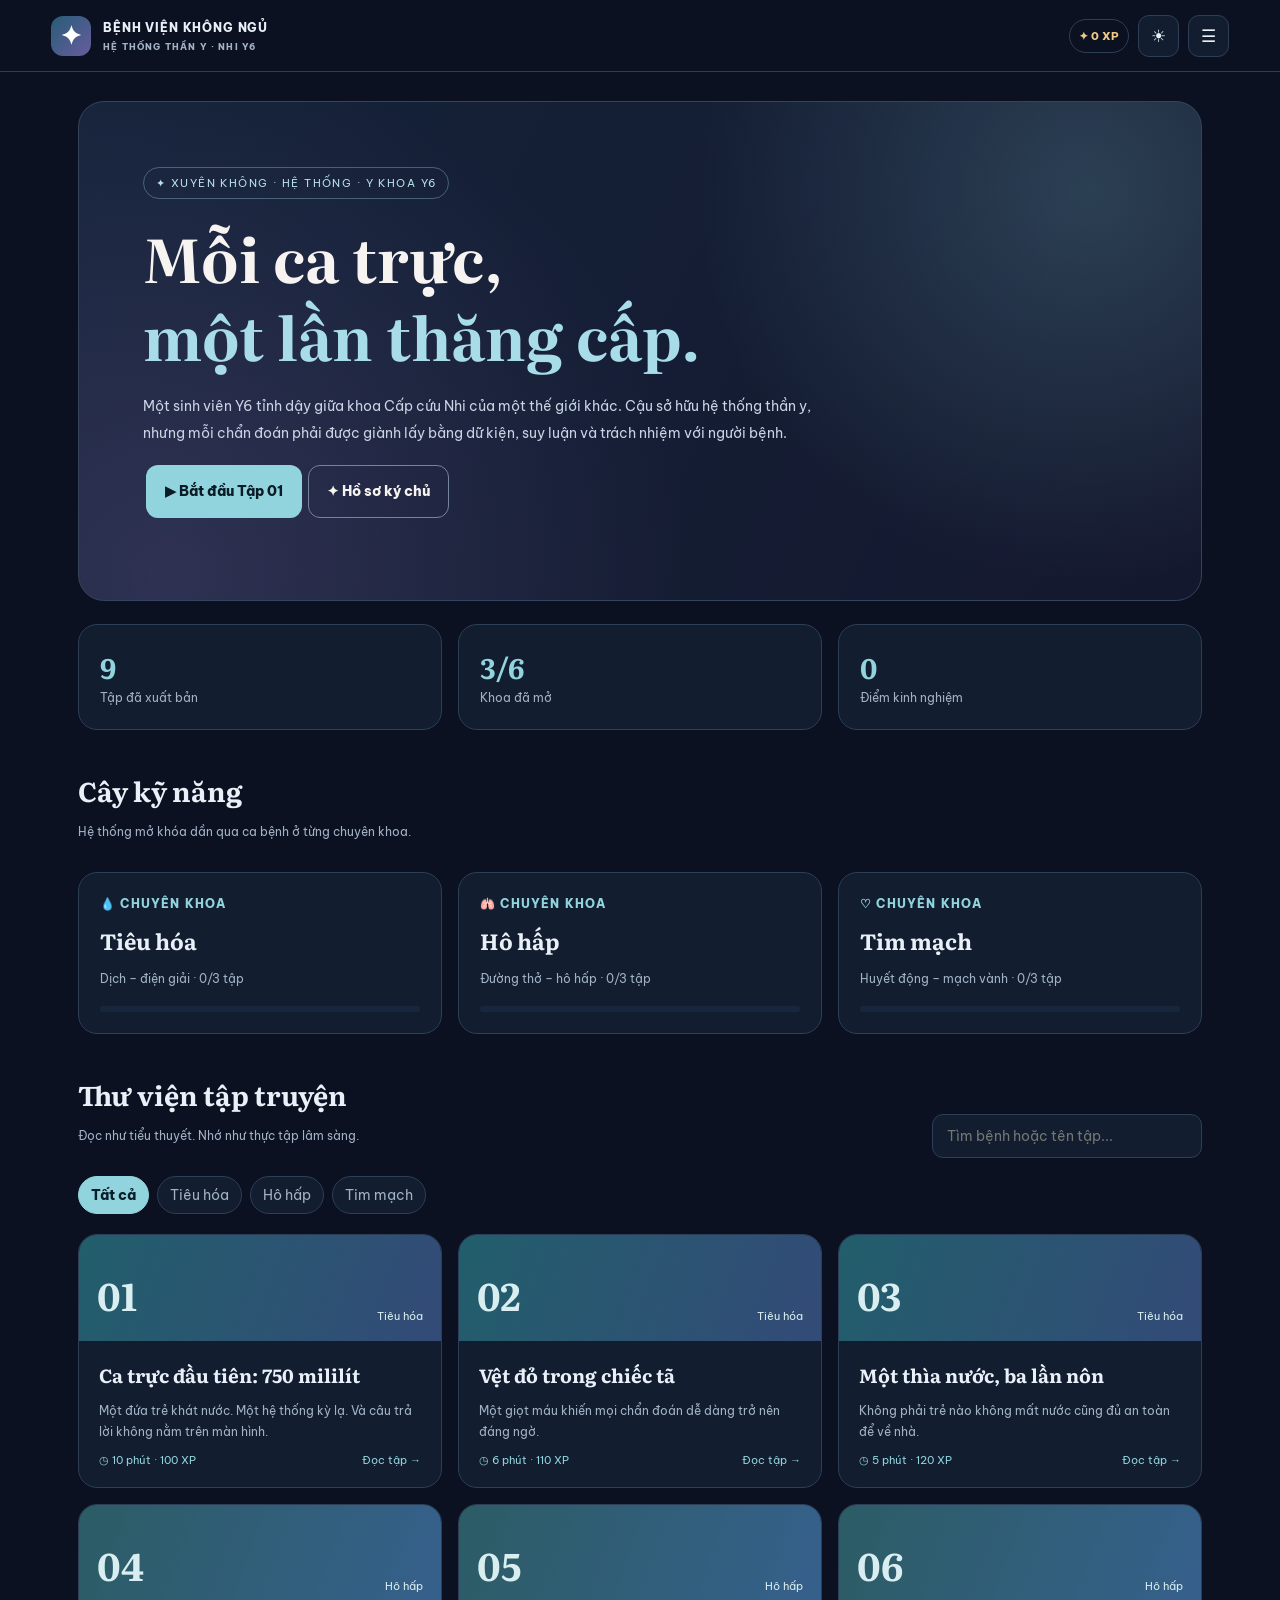
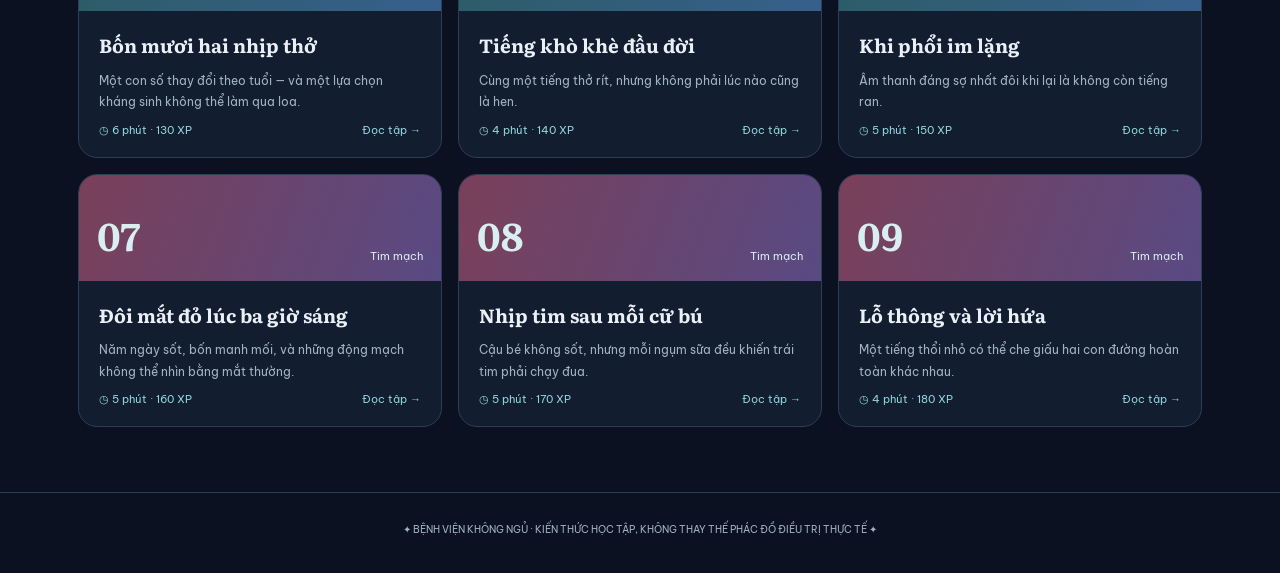
==== commit 2c061d9e: "Attribute spoken dialogue and thoughts across nine stories; regenerate audiobook voices" ====
--- a/index.html
+++ b/index.html
@@ -1 +1 @@
-<!doctype html><html lang="vi"><head><meta charset="utf-8"><meta name="viewport" content="width=device-width,initial-scale=1,viewport-fit=cover"><meta name="theme-color" content="#101729"><meta name="description" content="Truyện xuyên không hệ thống thần y — học Nhi Y6 qua ca trực cấp cứu."><title>Bệnh viện không ngủ — Hệ thống thần y</title><link rel="icon" href="./icon.svg" type="image/svg+xml"><link rel="manifest" href="./manifest.webmanifest"><link rel="preconnect" href="https://fonts.googleapis.com"><link rel="preconnect" href="https://fonts.gstatic.com" crossorigin><link href="https://fonts.googleapis.com/css2?family=Be+Vietnam+Pro:wght@400;500;600;700;800&family=Literata:opsz,wght@7..72,400;7..72,500;7..72,600;7..72,700&display=swap" rel="stylesheet"><link rel="stylesheet" href="./styles.css?v=2"><script defer src="./stories.js?v=2"></script><script defer src="./app.js?v=2"></script></head><body><div id="progress" class="progress"></div><header class="top"><a href="#/" class="brand"><span class="logo">✦</span><span>BỆNH VIỆN KHÔNG NGỦ<small>HỆ THỐNG THẦN Y · NHI Y6</small></span></a><div class="actions"><span id="xp">✦ 0 XP</span><button id="theme" aria-label="Đổi giao diện">☾</button><button id="menuBtn" aria-label="Danh mục">☰</button></div></header><div id="menu" hidden></div><div id="root"></div><div id="toast" role="status"></div><footer>✦ BỆNH VIỆN KHÔNG NGỦ · KIẾN THỨC HỌC TẬP, KHÔNG THAY THẾ PHÁC ĐỒ ĐIỀU TRỊ THỰC TẾ ✦</footer></body></html>+<!doctype html><html lang="vi"><head><meta charset="utf-8"><meta name="viewport" content="width=device-width,initial-scale=1,viewport-fit=cover"><meta name="theme-color" content="#101729"><meta name="description" content="Truyện xuyên không hệ thống thần y — học Nhi Y6 qua ca trực cấp cứu."><title>Bệnh viện không ngủ — Hệ thống thần y</title><link rel="icon" href="./icon.svg" type="image/svg+xml"><link rel="manifest" href="./manifest.webmanifest"><link rel="preconnect" href="https://fonts.googleapis.com"><link rel="preconnect" href="https://fonts.gstatic.com" crossorigin><link href="https://fonts.googleapis.com/css2?family=Be+Vietnam+Pro:wght@400;500;600;700;800&family=Literata:opsz,wght@7..72,400;7..72,500;7..72,600;7..72,700&display=swap" rel="stylesheet"><link rel="stylesheet" href="./styles.css?v=2"><script defer src="./stories.js?v=2"></script><script defer src="./app.js?v=2"></script><script defer src="./background-player.js?v=4"></script></head><body><div id="progress" class="progress"></div><header class="top"><a href="#/" class="brand"><span class="logo">✦</span><span>BỆNH VIỆN KHÔNG NGỦ<small>HỆ THỐNG THẦN Y · NHI Y6</small></span></a><div class="actions"><span id="xp">✦ 0 XP</span><button id="theme" aria-label="Đổi giao diện">☾</button><button id="menuBtn" aria-label="Danh mục">☰</button></div></header><div id="menu" hidden></div><div id="root"></div><div id="toast" role="status"></div><footer>✦ BỆNH VIỆN KHÔNG NGỦ · KIẾN THỨC HỌC TẬP, KHÔNG THAY THẾ PHÁC ĐỒ ĐIỀU TRỊ THỰC TẾ ✦</footer></body></html>
--- a/styles.css
+++ b/styles.css
@@ -1 +1,23 @@
-*{box-sizing:border-box}html{scroll-behavior:smooth}:root{--bg:#0b1120;--paper:#121d30;--panel:#18263d;--border:#2d3e57;--text:#eaf0f7;--muted:#a2b2c6;--accent:#91d4dd;--gold:#efca86;--good:#88d6b8;--serif:'Literata',Georgia,serif;--sans:'Be Vietnam Pro',sans-serif;color-scheme:dark}:root[data-theme="light"]{--bg:#f7f3ee;--paper:#fffefa;--panel:#f1f1ed;--border:#dedbd4;--text:#273240;--muted:#687483;--accent:#177c8e;--gold:#9e661e;--good:#1b815d;color-scheme:light}body{margin:0;background:var(--bg);font:14px var(--sans);color:var(--text)}a{color:inherit;text-decoration:none}button,input,select{font:inherit}button{cursor:pointer}button:focus-visible,a:focus-visible,input:focus-visible{outline:2px solid var(--accent);outline-offset:3px}button:disabled{opacity:.5}.progress{position:fixed;top:0;left:0;width:0;height:3px;background:linear-gradient(90deg,var(--accent),var(--gold));z-index:40}.top{position:sticky;top:0;z-index:30;background:var(--bg);border-bottom:1px solid var(--border);display:flex;align-items:center;justify-content:space-between;gap:12px;min-height:72px;padding:9px clamp(15px,4vw,58px)}.brand{display:flex;align-items:center;gap:12px;font-size:12px;font-weight:800;letter-spacing:.07em}.brand small{display:block;font-size:9px;letter-spacing:.13em;color:var(--muted);margin-top:6px}.logo{display:grid;place-items:center;font-size:26px;color:white;background:linear-gradient(135deg,#275d76,#685c9f);border-radius:12px;width:40px;height:40px}.actions{display:flex;align-items:center;gap:9px}.actions button,.mini{border:1px solid var(--border);background:var(--paper);border-radius:11px;color:var(--text);padding:9px 12px}.actions button{font-size:17px}#xp{color:var(--gold);border:1px solid var(--border);border-radius:99px;padding:9px;font-weight:800;font-size:11px}.container{max-width:1160px;margin:auto;padding:0 18px}.hero{border-radius:26px;margin:29px 0 23px;padding:65px clamp(25px,5vw,72px);background:radial-gradient(circle at 90% 18%,#6da9b643,transparent 36%),radial-gradient(circle at 8% 95%,#8c6fb239,transparent 46%),linear-gradient(115deg,#14233a,#14182e);border:1px solid #34445e;color:#f7f3f1}.kicker{display:inline-block;letter-spacing:.13em;font-size:11px;color:#b8dfea;border:1px solid #9dd3e65a;padding:8px 12px;border-radius:99px}.hero h1{font:700 clamp(34px,5vw,60px)/1.3 var(--serif);margin:19px 0;max-width:820px}.hero h1 em{font-style:normal;color:#a7dce8}.hero p{max-width:670px;color:#c8d4e4;line-height:1.95}.btn{display:inline-flex;align-items:center;justify-content:center;gap:7px;border-radius:12px;background:var(--accent);color:#0a1c26;border:1px solid transparent;font-weight:800;padding:12px 18px;margin:3px;min-height:44px}.btn.secondary{background:transparent;border-color:var(--border);color:var(--text)}.hero .btn.secondary{color:#f7f3f1;border-color:#74859a}.cards3,.cards{display:grid;gap:16px;grid-template-columns:repeat(3,minmax(0,1fr))}.stat,.dept,.card,.sheet,.sidebox,.quiz{border:1px solid var(--border);background:var(--paper);border-radius:19px}.stat,.dept{padding:21px}.stat strong{display:block;font:700 28px var(--serif);color:var(--accent)}.stat small,.dept small{color:var(--muted);line-height:1.7}.sectionhead{margin:40px 0 18px;display:flex;align-items:end;justify-content:space-between;gap:12px}.sectionhead h2{font:700 27px var(--serif);margin:0}.sectionhead p{font-size:12px;line-height:1.7;color:var(--muted)}.dept{display:block}.dept .icon{color:var(--accent);font-size:12px;font-weight:800;letter-spacing:.1em}.dept h3{font:700 22px var(--serif);margin:12px 0}.bar{height:6px;background:var(--panel);border-radius:90px;overflow:hidden;margin-top:17px}.bar i{display:block;height:100%;background:linear-gradient(90deg,var(--accent),var(--gold))}.search{background:var(--paper);border:1px solid var(--border);padding:12px 14px;color:var(--text);border-radius:11px;max-width:270px;width:100%}.filters{display:flex;flex-wrap:wrap;gap:8px;margin:0 0 20px}.filter{background:var(--paper);border:1px solid var(--border);color:var(--muted);padding:9px 12px;border-radius:99px}.filter.on{background:var(--accent);border-color:var(--accent);color:#0c1e29;font-weight:800}.card{overflow:hidden;transition:transform .15s,border .15s;display:flex;flex-direction:column}.card:hover{transform:translateY(-3px);border-color:var(--accent)}.cover{padding:18px;background:linear-gradient(110deg,#225e6c,#334b77);height:106px;display:flex;align-items:end;justify-content:space-between;color:#d8eef0}.cover.ho-hap{background:linear-gradient(110deg,#2c5c65,#36608c)}.cover.tim-mach{background:linear-gradient(110deg,#7a405a,#594a83)}.cover b{font:700 38px var(--serif)}.cover span{font-size:11px}.cardmain{padding:20px;flex:1;display:flex;flex-direction:column;gap:10px}.card h3{font:700 19px/1.5 var(--serif);margin:0}.card p{font-size:12px;color:var(--muted);line-height:1.8;flex:1;margin:0}.meta{display:flex;justify-content:space-between;gap:8px;color:var(--accent);font-size:11px}.readergrid{max-width:1250px;margin:0 auto;padding:0 16px;display:grid;grid-template-columns:185px minmax(0,1fr) 195px;gap:19px}.side{position:sticky;top:88px;align-self:start}.sidebox{padding:16px;margin-bottom:12px}.sidebox h4{font-size:11px;text-transform:uppercase;letter-spacing:.15em;color:var(--muted);margin:0 0 12px}.sidebox a{display:block;padding:9px 6px;font-size:12px;color:var(--muted);line-height:1.6;border-radius:8px}.sidebox a:hover{color:var(--accent);background:var(--panel)}.sidebox p{line-height:1.8;color:var(--muted);font-size:11px}.back{display:inline-block;color:var(--muted);font-size:12px;margin:24px 0 14px}.sheet{overflow:hidden}.readhead{text-align:center;padding:35px 25px 29px;border-bottom:1px solid var(--border)}.readhead .tag{color:var(--accent);font-size:11px;font-weight:800;letter-spacing:.13em}.readhead h1{font:700 clamp(28px,4vw,43px)/1.45 var(--serif);margin:15px 0}.readhead .sub{font:italic 15px/1.9 var(--serif);color:var(--muted)}.tools{margin-top:20px;display:flex;flex-wrap:wrap;justify-content:center;gap:7px}.tools button,.tools select{background:var(--panel);color:var(--text);border:1px solid var(--border);border-radius:9px;padding:8px 10px;font-size:12px}.prose{padding:33px clamp(23px,5vw,62px);font:400 var(--fs,17px)/var(--lh,2.05) var(--serif);word-break:normal}.prose p{margin:0 0 1.5em;text-align:justify}.prose h2{text-align:center;font:700 21px/1.7 var(--serif);color:var(--gold);margin:42px 0 27px}.prose .thought{font-style:italic;color:var(--muted);border-left:3px solid var(--accent);padding:4px 0 4px 22px;margin:30px 0}.system{font:500 13px/1.9 var(--sans);border:1px solid var(--accent);background:var(--panel);border-radius:15px;padding:17px 19px;margin:30px 0}.system strong{color:var(--accent);font-size:11px;letter-spacing:.09em}.system p{margin:10px 0 0;text-align:left}.clinical{font:400 13px/1.95 var(--sans);background:var(--panel);border-left:3px solid var(--gold);padding:17px;margin:30px 0;border-radius:0 12px 12px 0}.clinical strong{color:var(--gold)}.clinical p{margin:8px 0 0;text-align:left}.end{text-align:center;color:var(--gold);letter-spacing:.17em;font:700 13px var(--sans);margin:48px 0 15px}.quiz{padding:24px;margin-top:19px}.quiz h3{font:700 23px var(--serif);margin:0 0 14px}.quiz p,.quiz li{line-height:1.9;color:var(--muted)}.quiz ul{padding-left:22px}.quiz li{margin-bottom:11px}.quiz a{color:var(--accent);text-decoration:underline}.opt{width:100%;text-align:left;border:1px solid var(--border);background:var(--panel);color:var(--text);border-radius:11px;margin-top:9px;padding:13px;line-height:1.65}.opt.right{border-color:var(--good)}.opt.wrong{border-color:#e58181}.explain{background:var(--panel);border-radius:11px;padding:15px;color:var(--text);line-height:1.8;margin:13px 0}.navread{display:flex;justify-content:space-between;gap:10px;margin:22px 0}.toast{position:fixed;bottom:24px;left:50%;transform:translate(-50%,200px);background:var(--paper);border:1px solid var(--accent);border-radius:14px;padding:12px 17px;z-index:50;transition:transform .3s;max-width:90vw;text-align:center}.toast.show{transform:translate(-50%,0)}#menu{position:fixed;z-index:35;right:15px;top:70px;border:1px solid var(--border);background:var(--paper);border-radius:14px;padding:15px;width:250px;box-shadow:0 12px 40px #0003}#menu[hidden]{display:none}#menu a{display:block;padding:11px}footer{text-align:center;font-size:10px;line-height:2;color:var(--muted);border-top:1px solid var(--border);margin-top:65px;padding:27px 15px 33px}@media(max-width:1110px){.readergrid{grid-template-columns:170px minmax(0,1fr)}.side.right{display:none}}@media(max-width:760px){.cards3,.cards{grid-template-columns:repeat(2,minmax(0,1fr))}.readergrid{display:block;max-width:760px}.side.left{display:none}.hero{padding:40px 27px}}@media(max-width:520px){.cards3,.cards{grid-template-columns:1fr}.top{min-height:64px;padding:9px}.brand{font-size:10px;gap:7px}.brand small{font-size:8px}.logo{width:33px;height:33px}.actions{gap:4px}.actions button{padding:7px}.hero{border-radius:17px;padding:34px 22px;margin:14px 0}.hero h1{font-size:34px}.hero p{font-size:12px}.stat{padding:11px}.stat strong{font-size:20px}.sectionhead{display:block}.sectionhead h2{font-size:24px}.prose{padding:27px 23px}.prose p{text-align:left}.readhead{padding:27px 17px}.readhead h1{font-size:27px}.quiz{padding:18px}.navread .btn{font-size:11px;padding:11px}.side{display:none}}+*{box-sizing:border-box}html{scroll-behavior:smooth}:root{--bg:#0b1120;--paper:#121d30;--panel:#18263d;--border:#2d3e57;--text:#eaf0f7;--muted:#a2b2c6;--accent:#91d4dd;--gold:#efca86;--good:#88d6b8;--serif:'Literata',Georgia,serif;--sans:'Be Vietnam Pro',sans-serif;color-scheme:dark}:root[data-theme="light"]{--bg:#f7f3ee;--paper:#fffefa;--panel:#f1f1ed;--border:#dedbd4;--text:#273240;--muted:#687483;--accent:#177c8e;--gold:#9e661e;--good:#1b815d;color-scheme:light}body{margin:0;background:var(--bg);font:14px var(--sans);color:var(--text)}a{color:inherit;text-decoration:none}button,input,select{font:inherit}button{cursor:pointer}button:focus-visible,a:focus-visible,input:focus-visible{outline:2px solid var(--accent);outline-offset:3px}button:disabled{opacity:.5}.progress{position:fixed;top:0;left:0;width:0;height:3px;background:linear-gradient(90deg,var(--accent),var(--gold));z-index:40}.top{position:sticky;top:0;z-index:30;background:var(--bg);border-bottom:1px solid var(--border);display:flex;align-items:center;justify-content:space-between;gap:12px;min-height:72px;padding:9px clamp(15px,4vw,58px)}.brand{display:flex;align-items:center;gap:12px;font-size:12px;font-weight:800;letter-spacing:.07em}.brand small{display:block;font-size:9px;letter-spacing:.13em;color:var(--muted);margin-top:6px}.logo{display:grid;place-items:center;font-size:26px;color:white;background:linear-gradient(135deg,#275d76,#685c9f);border-radius:12px;width:40px;height:40px}.actions{display:flex;align-items:center;gap:9px}.actions button,.mini{border:1px solid var(--border);background:var(--paper);border-radius:11px;color:var(--text);padding:9px 12px}.actions button{font-size:17px}#xp{color:var(--gold);border:1px solid var(--border);border-radius:99px;padding:9px;font-weight:800;font-size:11px}.container{max-width:1160px;margin:auto;padding:0 18px}.hero{border-radius:26px;margin:29px 0 23px;padding:65px clamp(25px,5vw,72px);background:radial-gradient(circle at 90% 18%,#6da9b643,transparent 36%),radial-gradient(circle at 8% 95%,#8c6fb239,transparent 46%),linear-gradient(115deg,#14233a,#14182e);border:1px solid #34445e;color:#f7f3f1}.kicker{display:inline-block;letter-spacing:.13em;font-size:11px;color:#b8dfea;border:1px solid #9dd3e65a;padding:8px 12px;border-radius:99px}.hero h1{font:700 clamp(34px,5vw,60px)/1.3 var(--serif);margin:19px 0;max-width:820px}.hero h1 em{font-style:normal;color:#a7dce8}.hero p{max-width:670px;color:#c8d4e4;line-height:1.95}.btn{display:inline-flex;align-items:center;justify-content:center;gap:7px;border-radius:12px;background:var(--accent);color:#0a1c26;border:1px solid transparent;font-weight:800;padding:12px 18px;margin:3px;min-height:44px}.btn.secondary{background:transparent;border-color:var(--border);color:var(--text)}.hero .btn.secondary{color:#f7f3f1;border-color:#74859a}.cards3,.cards{display:grid;gap:16px;grid-template-columns:repeat(3,minmax(0,1fr))}.stat,.dept,.card,.sheet,.sidebox,.quiz{border:1px solid var(--border);background:var(--paper);border-radius:19px}.stat,.dept{padding:21px}.stat strong{display:block;font:700 28px var(--serif);color:var(--accent)}.stat small,.dept small{color:var(--muted);line-height:1.7}.sectionhead{margin:40px 0 18px;display:flex;align-items:end;justify-content:space-between;gap:12px}.sectionhead h2{font:700 27px var(--serif);margin:0}.sectionhead p{font-size:12px;line-height:1.7;color:var(--muted)}.dept{display:block}.dept .icon{color:var(--accent);font-size:12px;font-weight:800;letter-spacing:.1em}.dept h3{font:700 22px var(--serif);margin:12px 0}.bar{height:6px;background:var(--panel);border-radius:90px;overflow:hidden;margin-top:17px}.bar i{display:block;height:100%;background:linear-gradient(90deg,var(--accent),var(--gold))}.search{background:var(--paper);border:1px solid var(--border);padding:12px 14px;color:var(--text);border-radius:11px;max-width:270px;width:100%}.filters{display:flex;flex-wrap:wrap;gap:8px;margin:0 0 20px}.filter{background:var(--paper);border:1px solid var(--border);color:var(--muted);padding:9px 12px;border-radius:99px}.filter.on{background:var(--accent);border-color:var(--accent);color:#0c1e29;font-weight:800}.card{overflow:hidden;transition:transform .15s,border .15s;display:flex;flex-direction:column}.card:hover{transform:translateY(-3px);border-color:var(--accent)}.cover{padding:18px;background:linear-gradient(110deg,#225e6c,#334b77);height:106px;display:flex;align-items:end;justify-content:space-between;color:#d8eef0}.cover.ho-hap{background:linear-gradient(110deg,#2c5c65,#36608c)}.cover.tim-mach{background:linear-gradient(110deg,#7a405a,#594a83)}.cover b{font:700 38px var(--serif)}.cover span{font-size:11px}.cardmain{padding:20px;flex:1;display:flex;flex-direction:column;gap:10px}.card h3{font:700 19px/1.5 var(--serif);margin:0}.card p{font-size:12px;color:var(--muted);line-height:1.8;flex:1;margin:0}.meta{display:flex;justify-content:space-between;gap:8px;color:var(--accent);font-size:11px}.readergrid{max-width:1250px;margin:0 auto;padding:0 16px;display:grid;grid-template-columns:185px minmax(0,1fr) 195px;gap:19px}.side{position:sticky;top:88px;align-self:start}.sidebox{padding:16px;margin-bottom:12px}.sidebox h4{font-size:11px;text-transform:uppercase;letter-spacing:.15em;color:var(--muted);margin:0 0 12px}.sidebox a{display:block;padding:9px 6px;font-size:12px;color:var(--muted);line-height:1.6;border-radius:8px}.sidebox a:hover{color:var(--accent);background:var(--panel)}.sidebox p{line-height:1.8;color:var(--muted);font-size:11px}.back{display:inline-block;color:var(--muted);font-size:12px;margin:24px 0 14px}.sheet{overflow:hidden}.readhead{text-align:center;padding:35px 25px 29px;border-bottom:1px solid var(--border)}.readhead .tag{color:var(--accent);font-size:11px;font-weight:800;letter-spacing:.13em}.readhead h1{font:700 clamp(28px,4vw,43px)/1.45 var(--serif);margin:15px 0}.readhead .sub{font:italic 15px/1.9 var(--serif);color:var(--muted)}.tools{margin-top:20px;display:flex;flex-wrap:wrap;justify-content:center;gap:7px}.tools button,.tools select{background:var(--panel);color:var(--text);border:1px solid var(--border);border-radius:9px;padding:8px 10px;font-size:12px}.prose{padding:33px clamp(23px,5vw,62px);font:400 var(--fs,17px)/var(--lh,2.05) var(--serif);word-break:normal}.prose p{margin:0 0 1.5em;text-align:justify}.prose h2{text-align:center;font:700 21px/1.7 var(--serif);color:var(--gold);margin:42px 0 27px}.prose .thought{font-style:italic;color:var(--muted);border-left:3px solid var(--accent);padding:4px 0 4px 22px;margin:30px 0}.system{font:500 13px/1.9 var(--sans);border:1px solid var(--accent);background:var(--panel);border-radius:15px;padding:17px 19px;margin:30px 0}.system strong{color:var(--accent);font-size:11px;letter-spacing:.09em}.system p{margin:10px 0 0;text-align:left}.clinical{font:400 13px/1.95 var(--sans);background:var(--panel);border-left:3px solid var(--gold);padding:17px;margin:30px 0;border-radius:0 12px 12px 0}.clinical strong{color:var(--gold)}.clinical p{margin:8px 0 0;text-align:left}.end{text-align:center;color:var(--gold);letter-spacing:.17em;font:700 13px var(--sans);margin:48px 0 15px}.quiz{padding:24px;margin-top:19px}.quiz h3{font:700 23px var(--serif);margin:0 0 14px}.quiz p,.quiz li{line-height:1.9;color:var(--muted)}.quiz ul{padding-left:22px}.quiz li{margin-bottom:11px}.quiz a{color:var(--accent);text-decoration:underline}.opt{width:100%;text-align:left;border:1px solid var(--border);background:var(--panel);color:var(--text);border-radius:11px;margin-top:9px;padding:13px;line-height:1.65}.opt.right{border-color:var(--good)}.opt.wrong{border-color:#e58181}.explain{background:var(--panel);border-radius:11px;padding:15px;color:var(--text);line-height:1.8;margin:13px 0}.navread{display:flex;justify-content:space-between;gap:10px;margin:22px 0}.toast{position:fixed;bottom:24px;left:50%;transform:translate(-50%,200px);background:var(--paper);border:1px solid var(--accent);border-radius:14px;padding:12px 17px;z-index:50;transition:transform .3s;max-width:90vw;text-align:center}.toast.show{transform:translate(-50%,0)}#menu{position:fixed;z-index:35;right:15px;top:70px;border:1px solid var(--border);background:var(--paper);border-radius:14px;padding:15px;width:250px;box-shadow:0 12px 40px #0003}#menu[hidden]{display:none}#menu a{display:block;padding:11px}footer{text-align:center;font-size:10px;line-height:2;color:var(--muted);border-top:1px solid var(--border);margin-top:65px;padding:27px 15px 33px}@media(max-width:1110px){.readergrid{grid-template-columns:170px minmax(0,1fr)}.side.right{display:none}}@media(max-width:760px){.cards3,.cards{grid-template-columns:repeat(2,minmax(0,1fr))}.readergrid{display:block;max-width:760px}.side.left{display:none}.hero{padding:40px 27px}}@media(max-width:520px){.cards3,.cards{grid-template-columns:1fr}.top{min-height:64px;padding:9px}.brand{font-size:10px;gap:7px}.brand small{font-size:8px}.logo{width:33px;height:33px}.actions{gap:4px}.actions button{padding:7px}.hero{border-radius:17px;padding:34px 22px;margin:14px 0}.hero h1{font-size:34px}.hero p{font-size:12px}.stat{padding:11px}.stat strong{font-size:20px}.sectionhead{display:block}.sectionhead h2{font-size:24px}.prose{padding:27px 23px}.prose p{text-align:left}.readhead{padding:27px 17px}.readhead h1{font-size:27px}.quiz{padding:18px}.navread .btn{font-size:11px;padding:11px}.side{display:none}}
+/* Background MP3 player: native HTMLAudio + Android media controls */
+body.has-bg-player{padding-bottom:160px}
+.bg-hint{color:var(--muted);font:400 11px/1.7 var(--sans);margin:12px auto 0;max-width:500px}
+.listen-background{border-color:var(--accent)!important;color:var(--accent)!important;font-weight:800!important}
+.bgplayer{position:fixed;bottom:0;left:0;right:0;z-index:60;background:color-mix(in srgb,var(--paper) 97%,transparent);backdrop-filter:blur(15px);border-top:1px solid var(--accent);box-shadow:0 -10px 45px #0003;padding:11px clamp(14px,4vw,50px) calc(10px + env(safe-area-inset-bottom));font:12px var(--sans)}
+.bgplayer[hidden]{display:none}
+.bgplayer-main{display:flex;align-items:center;justify-content:space-between;gap:14px;max-width:1150px;margin:auto}
+.bgplayer-info{min-width:0;display:flex;flex-direction:column;gap:4px;flex:1}
+.bgplayer-info strong{font:700 13px var(--sans);white-space:nowrap;overflow:hidden;text-overflow:ellipsis}
+.bgplayer-label{color:var(--accent);font-size:9px;font-weight:800;letter-spacing:.13em}
+.bgplayer-controls{display:flex;align-items:center;gap:5px}
+.bgplayer button{background:var(--panel);color:var(--text);border:1px solid var(--border);border-radius:10px;min-width:38px;min-height:36px;font-size:15px}
+#bgToggle{background:var(--accent);color:#101a23;font-weight:800;min-width:46px;font-size:20px}
+#bgClose{background:transparent;min-width:29px;font-size:22px}
+.bgplayer-bottom{display:flex;align-items:center;gap:11px;max-width:1150px;margin:8px auto 0;color:var(--muted);font-size:11px}
+#bgTime{min-width:75px;text-align:left;font-variant-numeric:tabular-nums}
+#bgSeek{flex:1;min-width:45px;accent-color:var(--accent);cursor:pointer}
+.bgplayer-speed{white-space:nowrap}
+.bgplayer-speed select{border:1px solid var(--border);background:var(--panel);color:var(--text);border-radius:7px;padding:4px;font-size:11px}
+.bgplayer-auto{white-space:nowrap;display:flex;align-items:center;gap:4px}
+.bgplayer-auto input{accent-color:var(--accent)}
+@media(max-width:700px){body.has-bg-player{padding-bottom:190px}.bgplayer-main{gap:5px}.bgplayer-controls{gap:3px}.bgplayer-info strong{font-size:11px}.bgplayer button{min-width:31px;min-height:34px;font-size:12px}.bgplayer #bgToggle{min-width:37px;font-size:17px}.bgplayer-bottom{flex-wrap:wrap;gap:6px 9px}.bgplayer-bottom #bgTime{width:68px}.bgplayer-bottom #bgSeek{flex:1}.bgplayer-speed,.bgplayer-auto{font-size:10px}}
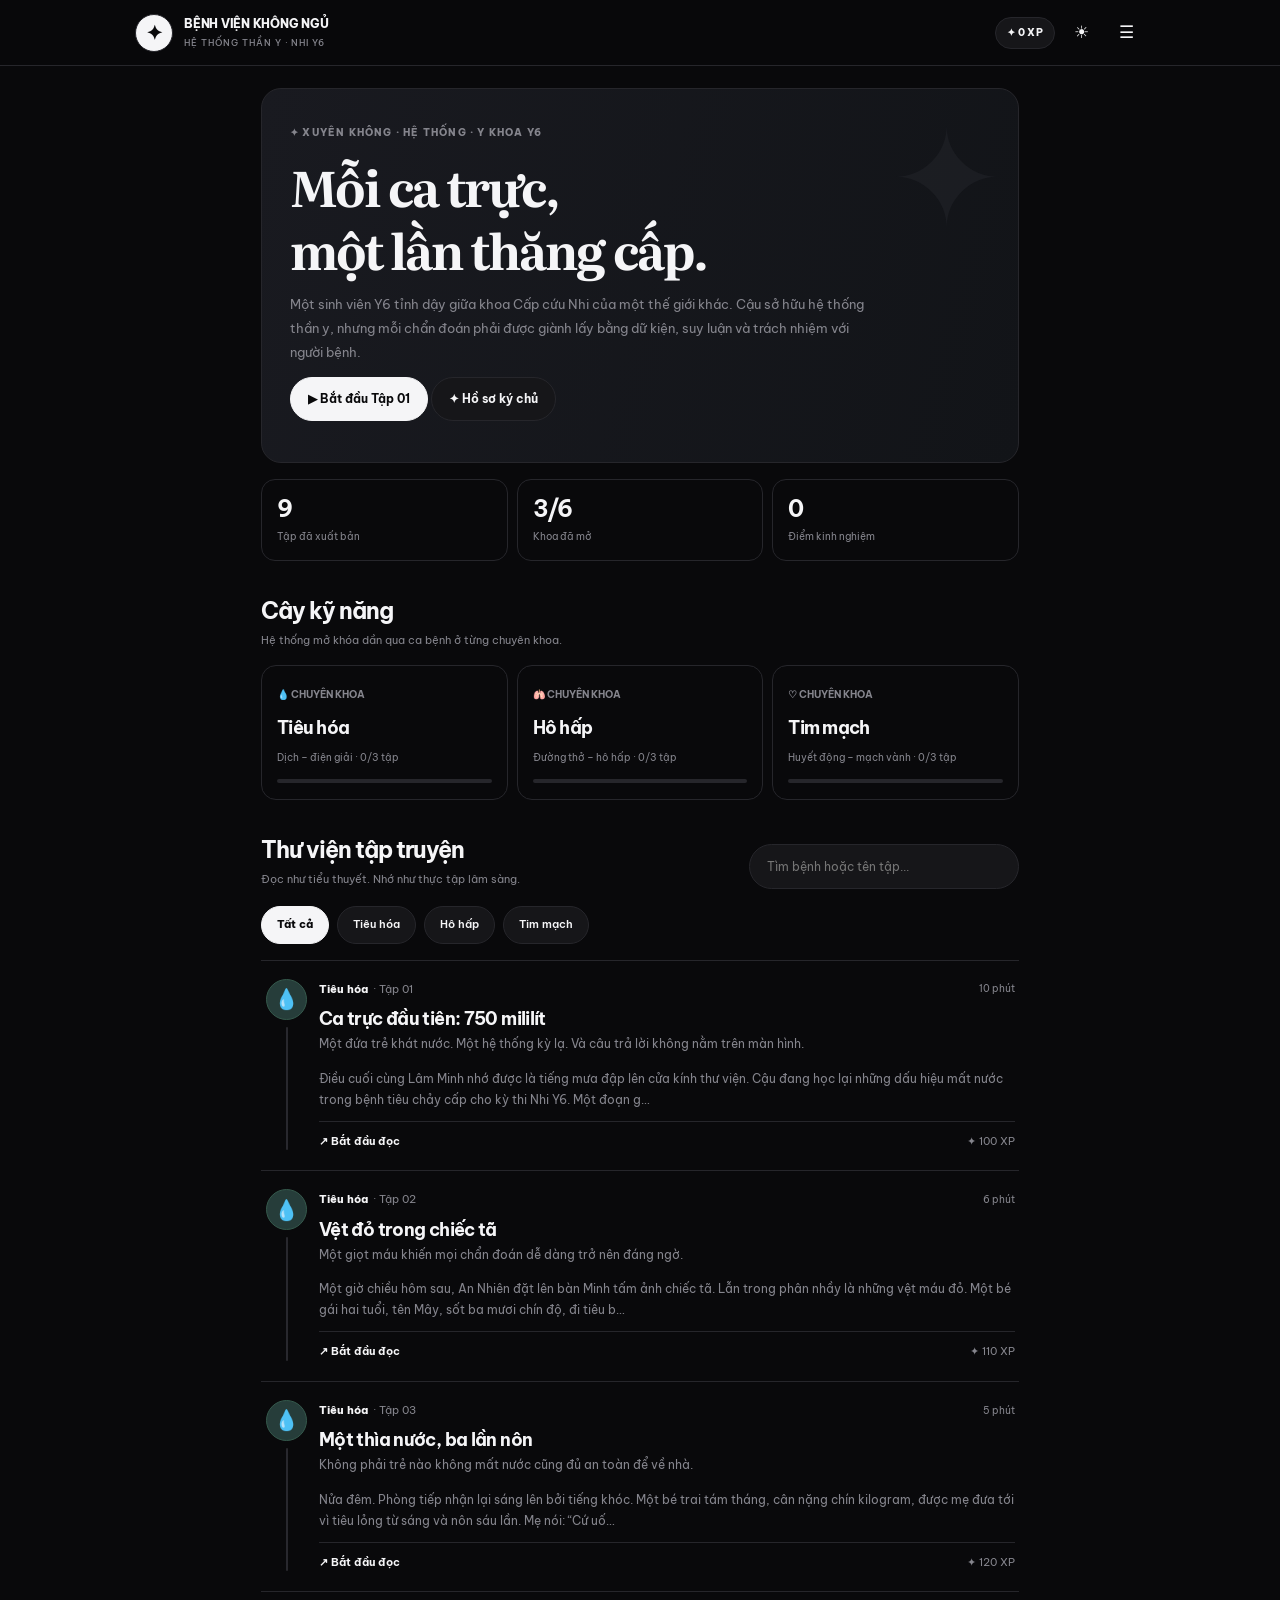
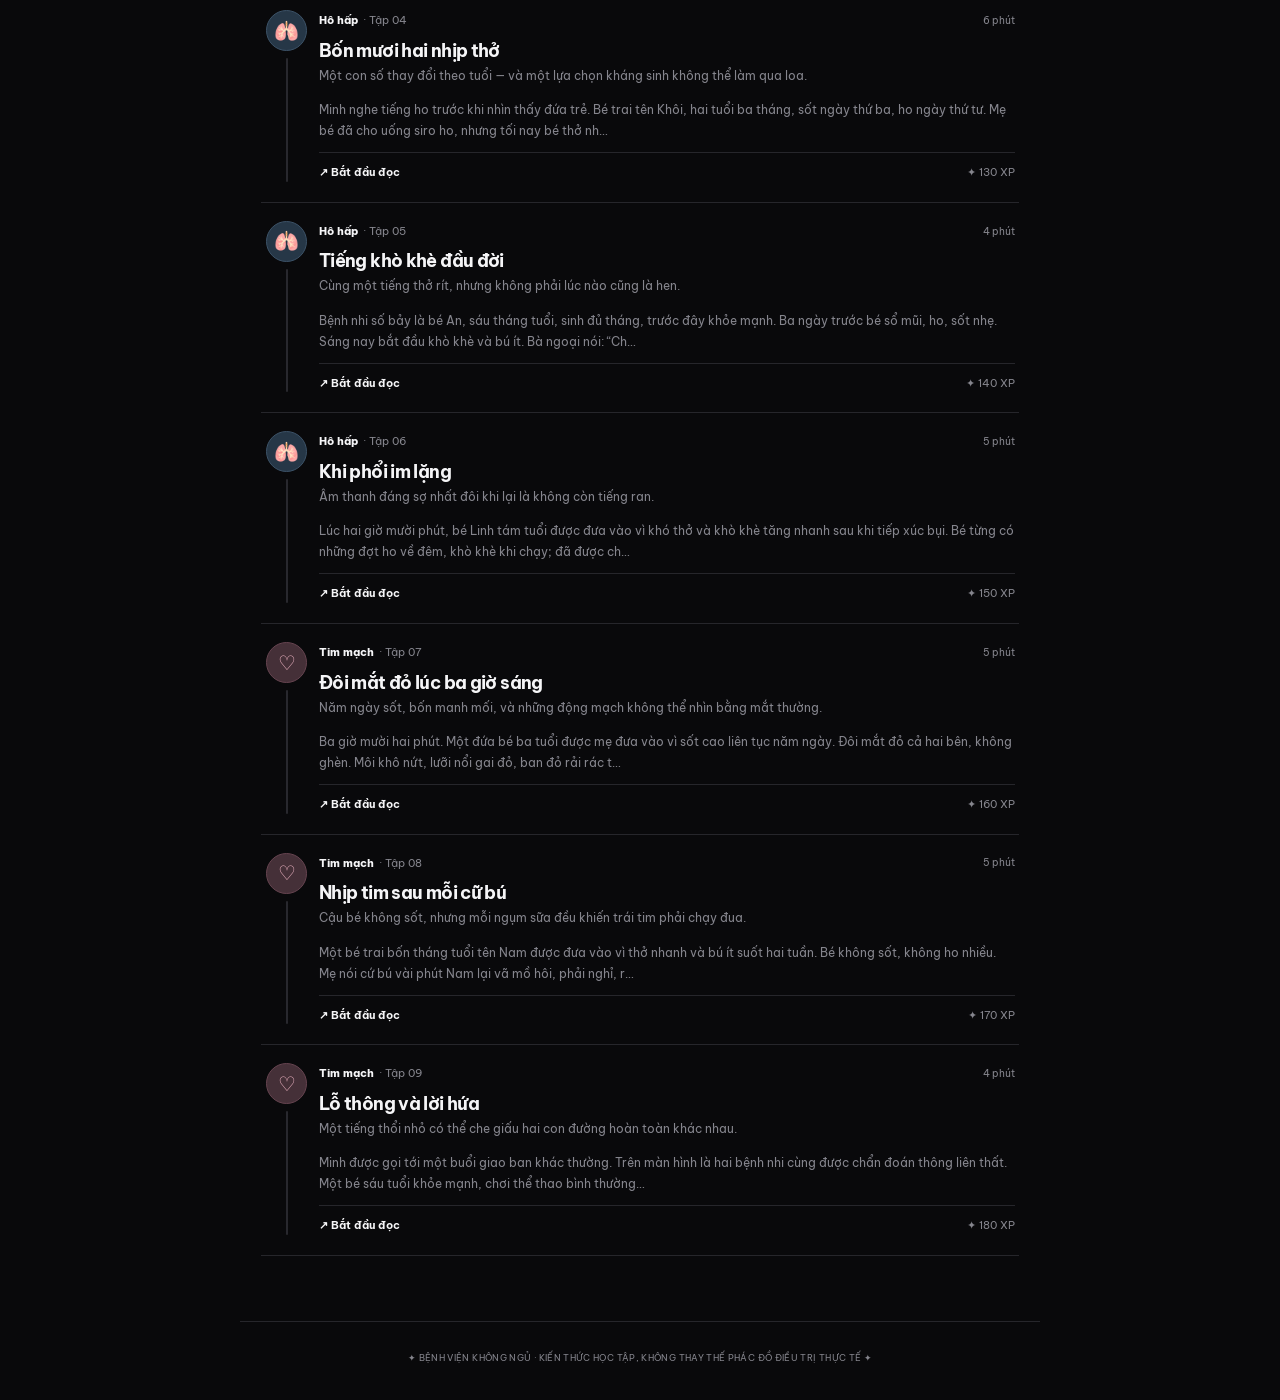
==== commit 40654d7c: "Redesign story reader as Threads-inspired mobile feed with dialogue avatars and focus mode" ====
--- a/index.html
+++ b/index.html
@@ -1 +1 @@
-<!doctype html><html lang="vi"><head><meta charset="utf-8"><meta name="viewport" content="width=device-width,initial-scale=1,viewport-fit=cover"><meta name="theme-color" content="#101729"><meta name="description" content="Truyện xuyên không hệ thống thần y — học Nhi Y6 qua ca trực cấp cứu."><title>Bệnh viện không ngủ — Hệ thống thần y</title><link rel="icon" href="./icon.svg" type="image/svg+xml"><link rel="manifest" href="./manifest.webmanifest"><link rel="preconnect" href="https://fonts.googleapis.com"><link rel="preconnect" href="https://fonts.gstatic.com" crossorigin><link href="https://fonts.googleapis.com/css2?family=Be+Vietnam+Pro:wght@400;500;600;700;800&family=Literata:opsz,wght@7..72,400;7..72,500;7..72,600;7..72,700&display=swap" rel="stylesheet"><link rel="stylesheet" href="./styles.css?v=2"><script defer src="./stories.js?v=2"></script><script defer src="./app.js?v=2"></script><script defer src="./background-player.js?v=4"></script></head><body><div id="progress" class="progress"></div><header class="top"><a href="#/" class="brand"><span class="logo">✦</span><span>BỆNH VIỆN KHÔNG NGỦ<small>HỆ THỐNG THẦN Y · NHI Y6</small></span></a><div class="actions"><span id="xp">✦ 0 XP</span><button id="theme" aria-label="Đổi giao diện">☾</button><button id="menuBtn" aria-label="Danh mục">☰</button></div></header><div id="menu" hidden></div><div id="root"></div><div id="toast" role="status"></div><footer>✦ BỆNH VIỆN KHÔNG NGỦ · KIẾN THỨC HỌC TẬP, KHÔNG THAY THẾ PHÁC ĐỒ ĐIỀU TRỊ THỰC TẾ ✦</footer></body></html>+<!doctype html><html lang="vi"><head><meta charset="utf-8"><meta name="viewport" content="width=device-width,initial-scale=1,viewport-fit=cover"><meta name="theme-color" content="#101729"><meta name="description" content="Truyện xuyên không hệ thống thần y — học Nhi Y6 qua ca trực cấp cứu."><title>Bệnh viện không ngủ — Hệ thống thần y</title><link rel="icon" href="./icon.svg" type="image/svg+xml"><link rel="manifest" href="./manifest.webmanifest"><link rel="preconnect" href="https://fonts.googleapis.com"><link rel="preconnect" href="https://fonts.gstatic.com" crossorigin><link href="https://fonts.googleapis.com/css2?family=Be+Vietnam+Pro:wght@400;500;600;700;800&family=Literata:opsz,wght@7..72,400;7..72,500;7..72,600;7..72,700&display=swap" rel="stylesheet"><link rel="stylesheet" href="./styles.css?v=2"><link rel="stylesheet" href="./threads.css?v=5"><script defer src="./stories.js?v=2"></script><script defer src="./app.js?v=5"></script><script defer src="./background-player.js?v=4"></script></head><body><div id="progress" class="progress"></div><header class="top"><a href="#/" class="brand"><span class="logo">✦</span><span>BỆNH VIỆN KHÔNG NGỦ<small>HỆ THỐNG THẦN Y · NHI Y6</small></span></a><div class="actions"><span id="xp">✦ 0 XP</span><button id="theme" aria-label="Đổi giao diện">☾</button><button id="menuBtn" aria-label="Danh mục">☰</button></div></header><div id="menu" hidden></div><div id="root"></div><div id="toast" role="status"></div><footer>✦ BỆNH VIỆN KHÔNG NGỦ · KIẾN THỨC HỌC TẬP, KHÔNG THAY THẾ PHÁC ĐỒ ĐIỀU TRỊ THỰC TẾ ✦</footer></body></html>
--- a/threads.css
+++ b/threads.css
@@ -0,0 +1,220 @@
+/* Threads-inspired reading experience — 2026-11-26
+   Independent enhancement layer; original CSS stays available. */
+:root{
+ --bg:#09090b;--paper:#09090b;--panel:#161619;
+ --border:#26262b;--text:#f5f5f7;--muted:#85858d;
+ --accent:#eaeaea;--gold:#f0bd76;--good:#85cdb4;
+ --feed-soft:#161619;--feed-hover:#131316;--feed-line:#28282e;
+ --feed-gradient:linear-gradient(105deg,#191a20 0%,#121418 100%);
+ --post-letter:var(--sans);color-scheme:dark;
+}
+:root[data-theme="light"]{
+ --bg:#ffffff;--paper:#ffffff;--panel:#f5f5f5;
+ --border:#eaeaea;--text:#151515;--muted:#77777b;
+ --accent:#151515;--gold:#935b20;--good:#268b69;
+ --feed-soft:#f5f5f5;--feed-hover:#fafafa;--feed-line:#e5e5e8;
+ --feed-gradient:linear-gradient(105deg,#fdfdfd 0%,#f4f4f4 100%);
+ color-scheme:light;
+}
+html{scroll-padding-top:82px}body{background:var(--bg);color:var(--text);font:400 14px/1.6 var(--sans);-webkit-font-smoothing:antialiased}
+button,a,input,select{touch-action:manipulation}button{transition:background .15s ease,color .15s ease,border-color .15s ease}a:focus-visible,button:focus-visible{outline:2px solid var(--gold);outline-offset:3px}
+.top{
+ width:100%;height:66px;min-height:66px;
+ padding:0 max(18px,calc((100vw - 1010px)/2));
+ background:color-mix(in srgb,var(--bg) 94%,transparent);
+ border-bottom:1px solid var(--border);
+ backdrop-filter:blur(18px);
+ -webkit-backdrop-filter:blur(18px);
+}
+.brand{font-weight:800;font-size:12px;letter-spacing:-.02em;gap:11px}
+.brand small{font-size:9px;letter-spacing:.11em;font-weight:500;color:var(--muted);margin-top:3px}
+.logo{background:var(--text);color:var(--bg);border:1px solid var(--border);border-radius:50%;font-size:20px;width:38px;height:38px}
+.actions{gap:8px}.actions button{border:0;border-radius:50%;background:transparent;color:var(--text);width:37px;height:37px;display:grid;place-items:center;padding:0}
+.actions button:hover{background:var(--feed-soft)}#xp{border:1px solid var(--border);background:var(--panel);color:var(--text);padding:7px 11px;font-size:10px;letter-spacing:.03em;font-variant-numeric:tabular-nums}
+.container{max-width:790px;padding:0 16px}
+.hero{
+ min-height:0;margin:22px 0 16px;padding:31px 28px 28px;
+ background:var(--feed-gradient);border:1px solid var(--border);border-radius:20px;
+ box-shadow:none;color:var(--text);position:relative;overflow:hidden;
+}
+.hero:after{content:"✦";position:absolute;right:15px;top:-20px;font-size:135px;color:color-mix(in srgb,var(--muted) 8%,transparent);pointer-events:none}
+.kicker{padding:0;border:0;color:var(--muted);font-size:10px;letter-spacing:.12em;font-weight:800}
+.hero h1{font:700 clamp(31px,5.6vw,49px)/1.28 var(--serif);letter-spacing:-.04em;margin:13px 0 11px;position:relative;z-index:1}
+.hero h1 em{color:var(--text);font-style:normal}
+.hero p{font-size:13px;color:var(--muted);line-height:1.85;max-width:575px;margin:10px 0;position:relative;z-index:1}
+.hero .btn{color:var(--bg);background:var(--text);border-color:var(--text)}
+.hero .btn.secondary{color:var(--text);border-color:var(--border);background:var(--panel)}
+.btn{background:var(--text);color:var(--bg);border-radius:100px;font-size:12px;line-height:1.25;font-weight:700;padding:12px 17px;margin:3px 3px 3px 0;box-shadow:none}
+.btn:hover{transform:translateY(-1px);filter:none;opacity:.88}
+.btn.secondary{background:var(--panel);border-color:var(--border);color:var(--text)}
+.cards3{grid-template-columns:repeat(3,minmax(0,1fr));gap:9px}
+.stat{padding:14px 15px;border-radius:14px;border:1px solid var(--border);background:var(--paper)}
+.stat strong{font:700 23px/1.3 var(--sans);color:var(--text);letter-spacing:-.04em}
+.stat small{color:var(--muted);font-size:10px}
+.sectionhead{margin:34px 0 15px;gap:12px}
+.sectionhead h2{font:700 23px/1.4 var(--sans);letter-spacing:-.045em}
+.sectionhead p{font-size:11px;color:var(--muted);margin:4px 0 0}
+.dept{padding:16px 15px;background:var(--paper);border:1px solid var(--border);border-radius:15px;transition:background .2s}
+.dept:hover{background:var(--feed-hover);border-color:var(--muted)}
+.dept .icon{font-size:10px;color:var(--muted);font-weight:700;letter-spacing:0}
+.dept h3{font:700 18px/1.4 var(--sans);letter-spacing:-.04em;margin:10px 0 5px}
+.dept small{font-size:10px;line-height:1.5}
+.bar{height:4px;margin-top:12px;background:var(--border)}
+.bar i{background:var(--gold)}
+.search{background:var(--panel);border:1px solid var(--border);border-radius:100px;padding:12px 17px;font-size:12px;color:var(--text)}
+.search:focus{border-color:var(--muted);outline:none}
+.filters{gap:8px;flex-wrap:nowrap;overflow-x:auto;scrollbar-width:none;padding:2px 0 10px;margin-bottom:6px}
+.filters::-webkit-scrollbar{display:none}
+.filter{white-space:nowrap;padding:9px 15px;background:var(--panel);border:1px solid var(--border);color:var(--text);font-weight:600;font-size:11px}
+.filter:hover{background:var(--feed-hover)}.filter.on{background:var(--text);border-color:var(--text);color:var(--bg)}
+.cards{display:block;border-top:1px solid var(--border)}
+.card.thread-card{
+ display:flex;flex-direction:row;gap:11px;min-height:0;
+ background:transparent;border:0;border-radius:0;border-bottom:1px solid var(--border);
+ padding:18px 4px 20px;transform:none;transition:background .17s}
+.card.thread-card:hover{background:var(--feed-hover);border-color:var(--border);transform:none}
+.thread-card-rail,.thread-post-rail{display:flex;flex-direction:column;align-items:center;gap:7px;flex:0 0 43px}
+.thread-avatar{width:41px;height:41px;display:grid;place-items:center;border:1px solid var(--border);border-radius:50%;font-size:20px;background:var(--panel)}
+.thread-avatar.tieu-hoa{background:#263d3a;color:#9de0c7;border-color:#35594c}
+.thread-avatar.ho-hap{background:#263747;color:#a0d4f8;border-color:#3c5267}
+.thread-avatar.tim-mach{background:#453038;color:#efb5c4;border-color:#664450}
+.thread-line,.thread-post-line{flex:1;min-height:6px;width:2px;border-radius:3px;background:var(--feed-line)}
+.thread-card-content{display:flex;flex-direction:column;gap:0;flex:1;min-width:0;padding:2px 0 0}
+.thread-card-meta{display:flex;align-items:center;gap:5px;font-size:11px;color:var(--muted)}
+.thread-card-meta strong{color:var(--text);font-weight:800}
+.thread-card-meta .thread-time{margin-left:auto;font-size:10px}
+.thread-card h3{font:700 18px/1.5 var(--sans);letter-spacing:-.035em;margin:7px 0 2px}
+.thread-card p{font-size:12px;color:var(--muted);margin:0;line-height:1.7}
+.thread-preview{font-size:12px;line-height:1.75;color:var(--muted);margin:13px 0 11px;display:-webkit-box;-webkit-line-clamp:2;-webkit-box-orient:vertical;overflow:hidden}
+.thread-card-footer{display:flex;align-items:center;justify-content:space-between;font-size:11px;color:var(--muted);gap:10px;border-top:1px solid var(--border);padding-top:11px;margin-top:0}
+.thread-card-footer span:first-child{color:var(--text);font-weight:700}
+.thread-progress{height:3px;border-radius:4px;background:var(--panel);margin-top:11px;overflow:hidden}
+.thread-progress i{display:block;background:var(--good);height:100%;border-radius:inherit}
+.readergrid{max-width:1180px;grid-template-columns:196px minmax(0,680px) 180px;gap:20px;justify-content:center;padding:0 20px;margin-top:0}
+.readergrid>main{min-width:0}
+.side{top:84px}.sidebox{padding:17px 0;margin-bottom:16px;background:transparent;border:0;border-radius:0}
+.sidebox h4{margin:0 0 11px;color:var(--muted);font-size:10px;letter-spacing:.13em}
+.sidebox a{color:var(--muted);padding:8px 10px;font-size:11px;margin-left:-10px;border-radius:9px}
+.sidebox a:hover{background:var(--panel);color:var(--text)}
+.sidebox strong{font-size:12px}.sidebox p{color:var(--muted)}
+.back{margin:21px 0 15px;font-size:12px;color:var(--muted)}
+.back:hover{color:var(--text)}
+.sheet{border:0;border-radius:0;background:var(--bg);overflow:visible}
+.readhead{padding:24px 5px 25px;border-bottom:1px solid var(--border);border-radius:0}
+.readhead .tag{color:var(--muted);font-size:10px;letter-spacing:.13em}
+.readhead h1{font:700 clamp(30px,4vw,44px)/1.4 var(--serif);letter-spacing:-.045em;margin:17px 0 10px}
+.readhead .sub{font:400 14px/1.9 var(--serif);color:var(--muted);max-width:480px;margin:auto}
+.tools{gap:6px;margin-top:20px}
+.tools button,.tools select{background:var(--panel);color:var(--text);border:1px solid var(--border);border-radius:100px;font-size:11px;font-weight:600;padding:9px 12px}
+.tools button:hover{background:color-mix(in srgb,var(--panel) 70%,var(--muted));border-color:var(--muted)}
+.tools .listen-background{background:var(--text)!important;color:var(--bg)!important;border:1px solid var(--text)!important;font-weight:800!important}
+.bg-hint{max-width:510px;color:var(--muted);margin:12px auto 0;font-size:10px;line-height:1.65}
+.prose{padding:18px 0 35px;--lh:1.85;font:400 var(--fs,18px)/1.85 var(--serif)}
+.thread-scene{margin:35px 0 18px;padding:21px 0 9px;border-top:1px solid var(--border);scroll-margin-top:84px}
+.thread-scene:first-child{border:0;margin-top:12px}
+.scene-index{display:block;font:800 10px var(--sans);color:var(--muted);letter-spacing:.14em;text-align:left;margin-bottom:9px}
+.thread-scene h2{font:700 clamp(20px,3.2vw,27px)/1.45 var(--serif);color:var(--text);text-align:left;margin:0;letter-spacing:-.035em}
+.thread-post{display:flex;align-items:stretch;gap:12px;padding:9px 0 7px;position:relative}
+.thread-post-rail{flex:0 0 39px;gap:8px}
+.thread-post-avatar{width:36px;height:36px;background:var(--panel);border:1px solid var(--border);border-radius:50%;display:grid;place-items:center;font:700 12px var(--sans);color:var(--text)}
+.thread-post-content{flex:1;min-width:0;padding-bottom:12px}
+.thread-post-author{font:800 11px/1.45 var(--sans);color:var(--text);margin:6px 0 6px;letter-spacing:-.015em}
+.thread-post-body{font:400 var(--fs,18px)/1.82 var(--serif);color:var(--text);overflow-wrap:break-word}
+.thread-post-body p{margin:0 0 .9em;text-align:left}
+.thread-post-body>p:last-child{margin-bottom:0}
+.thread-post .thread-post-line{background:var(--feed-line)}
+.thread-post.dialogue .thread-post-avatar{background:#212d33;border-color:#36505b;color:#b8e6f1}
+.thread-post.dialogue .thread-post-content{padding:2px 14px 14px;border-left:2px solid var(--feed-line)}
+.thread-post.dialogue .thread-post-body{font:500 var(--fs,18px)/1.8 var(--sans);letter-spacing:-.017em}
+.thread-post.dialogue .thread-post-body p{margin:0}
+.thread-post.speaker-minh .thread-post-avatar{background:#343047;color:#cfc5ff;border-color:#4d4869}
+.thread-post.thought-post .thread-post-avatar{background:#333044;border-color:#514d68;color:#ddd3ff}
+.thread-post.thought-post .thread-post-author{color:#a9a2d2}
+.thread-post .thought{border:0;margin:0;color:var(--muted);padding:0;font:italic 400 var(--fs,18px)/1.85 var(--serif)}
+.thread-post.system-post .thread-post-avatar{background:#493b28;border-color:#655033;color:#efcd86}
+.thread-post.clinical-post .thread-post-avatar{background:#273d37;border-color:#355d4f;color:#a8e7d0}
+.thread-post .system,.thread-post .clinical{
+ border:1px solid var(--border);background:var(--panel);border-radius:14px;
+ padding:16px 17px;margin:0;box-shadow:none;font:400 12px/1.9 var(--sans);color:var(--text)
+}
+.thread-post .system{border-left:3px solid #ccac72}
+.thread-post .clinical{border-left:3px solid #85cdb4}
+.thread-post .system strong,.thread-post .clinical strong{color:var(--text);font:800 10px var(--sans);letter-spacing:.10em}
+.thread-post .system p,.thread-post .clinical p{text-align:left;margin:9px 0 0}
+.prose .end{font:800 11px var(--sans);letter-spacing:.17em;color:var(--muted);margin:45px 0}
+.quiz{border:1px solid var(--border);background:var(--paper);padding:23px;margin-top:16px;border-radius:16px;scroll-margin-top:84px}
+.quiz h3{font:800 19px var(--sans);letter-spacing:-.045em}
+.quiz li,.quiz p{color:var(--muted);font-size:12px}
+.quiz a{color:var(--text)}
+.opt{border:1px solid var(--border);background:var(--panel);border-radius:10px;font:500 12px/1.7 var(--sans)}
+.opt:hover{border-color:var(--muted)}
+.explain{font-size:12px;background:var(--panel)}
+.navread{margin:19px 0 40px}
+#menu{background:var(--paper);box-shadow:0 18px 55px #0004}
+#menu a{border-radius:9px;font-size:12px}#menu a:hover{background:var(--panel)}
+footer{max-width:800px;margin:65px auto 0;font-size:9px;letter-spacing:.04em;border-color:var(--border)}
+.bgplayer{background:color-mix(in srgb,var(--bg) 96%,transparent);border-top:1px solid var(--border);box-shadow:0 -12px 45px #0003}
+.bgplayer-label{color:var(--muted)}.bgplayer-controls button{border-radius:100px;background:var(--panel)}
+#bgToggle{background:var(--text)!important;color:var(--bg)!important}
+#bgSeek{accent-color:var(--text)}
+#toast{background:var(--text);color:var(--bg);border:0}
+body.focus-reading .top,body.focus-reading .side,body.focus-reading footer,body.focus-reading .back{display:none}
+body.focus-reading .readergrid{grid-template-columns:minmax(0,680px);padding-top:20px}
+body.focus-reading .readhead{padding-top:8px}
+body.focus-reading #focusMode{background:var(--text);color:var(--bg)}
+body.sans-reading .thread-post-body:not(.dialogue .thread-post-body){font-family:var(--sans)}
+body.sans-reading .thread-post .thought{font-family:var(--sans)}
+:root[data-theme="light"] .thread-post.dialogue .thread-post-avatar{background:#ecf5f6;color:#246f7e}
+:root[data-theme="light"] .thread-post.speaker-minh .thread-post-avatar{background:#f0ebfa;color:#6d56a5}
+:root[data-theme="light"] .thread-post.thought-post .thread-post-avatar{background:#f0ebfa;color:#705e9b}
+:root[data-theme="light"] .thread-post.system-post .thread-post-avatar{background:#fcf4e5;color:#8c6228}
+:root[data-theme="light"] .thread-post.clinical-post .thread-post-avatar{background:#e9f4ef;color:#32866a}
+:root[data-theme="light"] .thread-avatar.tieu-hoa{background:#e9f4ef;border-color:#d5e9df;color:#318365}
+:root[data-theme="light"] .thread-avatar.ho-hap{background:#e9f1fb;border-color:#d7e4ef;color:#467da6}
+:root[data-theme="light"] .thread-avatar.tim-mach{background:#f8eaf0;border-color:#f1d6df;color:#af6580}
+@media(max-width:1100px){.readergrid{grid-template-columns:150px minmax(0,680px)}.side.right{display:none}}
+@media(max-width:830px){.readergrid{display:block;max-width:708px;padding:0 18px}.side.left{display:none}.container{max-width:700px}.cards3{grid-template-columns:repeat(3,minmax(0,1fr))}.hero{padding:31px 25px}}
+@media(max-width:560px){
+ html{scroll-padding-top:68px}
+ .top{height:60px;min-height:60px;padding:0 13px}
+ .logo{width:35px;height:35px;font-size:17px}
+ .brand{font-size:10px}.brand small{font-size:7.5px}
+ #xp{font-size:9px;padding:6px}
+ .actions{gap:1px}.actions button{width:32px;height:32px;font-size:16px}
+ .container{padding:0 15px}
+ .hero{padding:28px 20px 22px;margin:16px 0;border-radius:15px}
+ .hero:after{font-size:100px}
+ .hero h1{font-size:34px;margin:14px 0}
+ .hero p{font-size:12px;line-height:1.8}
+ .hero .btn{margin-bottom:0}
+ .stat{padding:10px 9px}.stat strong{font-size:19px}.stat small{font-size:9px}
+ .sectionhead{margin:28px 0 13px}.sectionhead h2{font-size:21px}
+ .cards3{gap:8px}
+ .dept{padding:13px 9px}.dept h3{font-size:15px}.dept small{font-size:9px}
+ .dept .icon{font-size:9px}
+ .search{margin-top:10px;max-width:none}
+ .thread-card{padding:17px 0!important;gap:10px!important}
+ .thread-card-rail{flex-basis:36px}.thread-avatar{width:36px;height:36px;font-size:17px}
+ .thread-card h3{font-size:16px}.thread-card p{font-size:11px}
+ .thread-preview{font-size:11px}
+ .readergrid{padding:0 16px}
+ .readhead{padding:20px 0}
+ .readhead h1{font-size:29px}
+ .readhead .sub{font-size:13px}
+ .tools button,.tools select{font-size:10px;padding:8px 10px}
+ .prose{padding:12px 0 28px}
+ .thread-scene{margin:29px 0 17px}.thread-scene h2{font-size:22px}
+ .thread-post{gap:9px;padding:9px 0 5px}
+ .thread-post-rail{flex-basis:33px}
+ .thread-post-avatar{width:31px;height:31px;font-size:11px}
+ .thread-post-author{font-size:10px;margin:5px 0 7px}
+ .thread-post-content{padding-bottom:10px}
+ .thread-post-body{font-size:var(--fs,18px);line-height:1.85}
+ .thread-post.dialogue .thread-post-content{padding:2px 8px 12px 12px}
+ .thread-post.dialogue .thread-post-body{font-size:calc(var(--fs,18px) - 1px)}
+ .thread-post .system,.thread-post .clinical{padding:14px 12px;font-size:11px}
+ .quiz{padding:17px}.quiz h3{font-size:17px}
+ .bgplayer-info strong{max-width:110px}
+ .bgplayer{padding:9px 13px calc(7px + env(safe-area-inset-bottom))}
+}
+@media(prefers-reduced-motion:reduce){a,button,.card{transition:none!important}html{scroll-behavior:auto}}
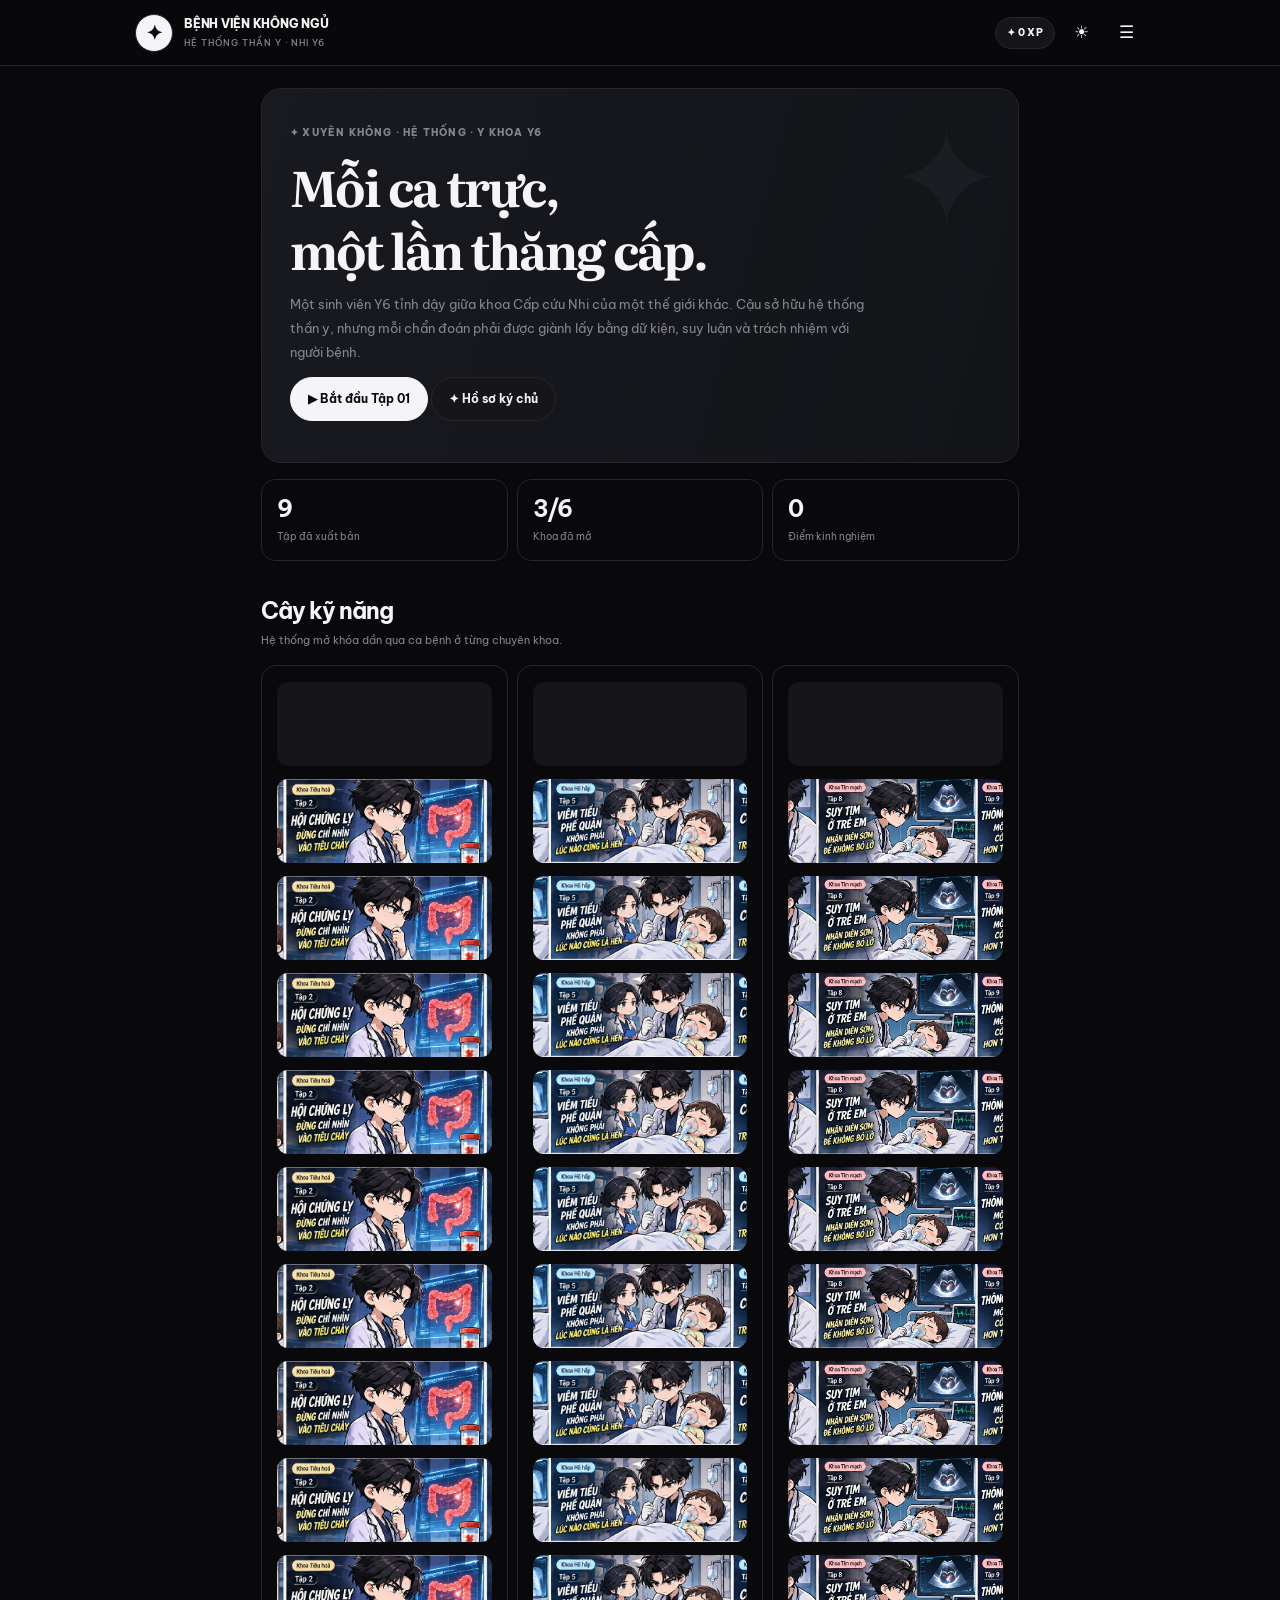
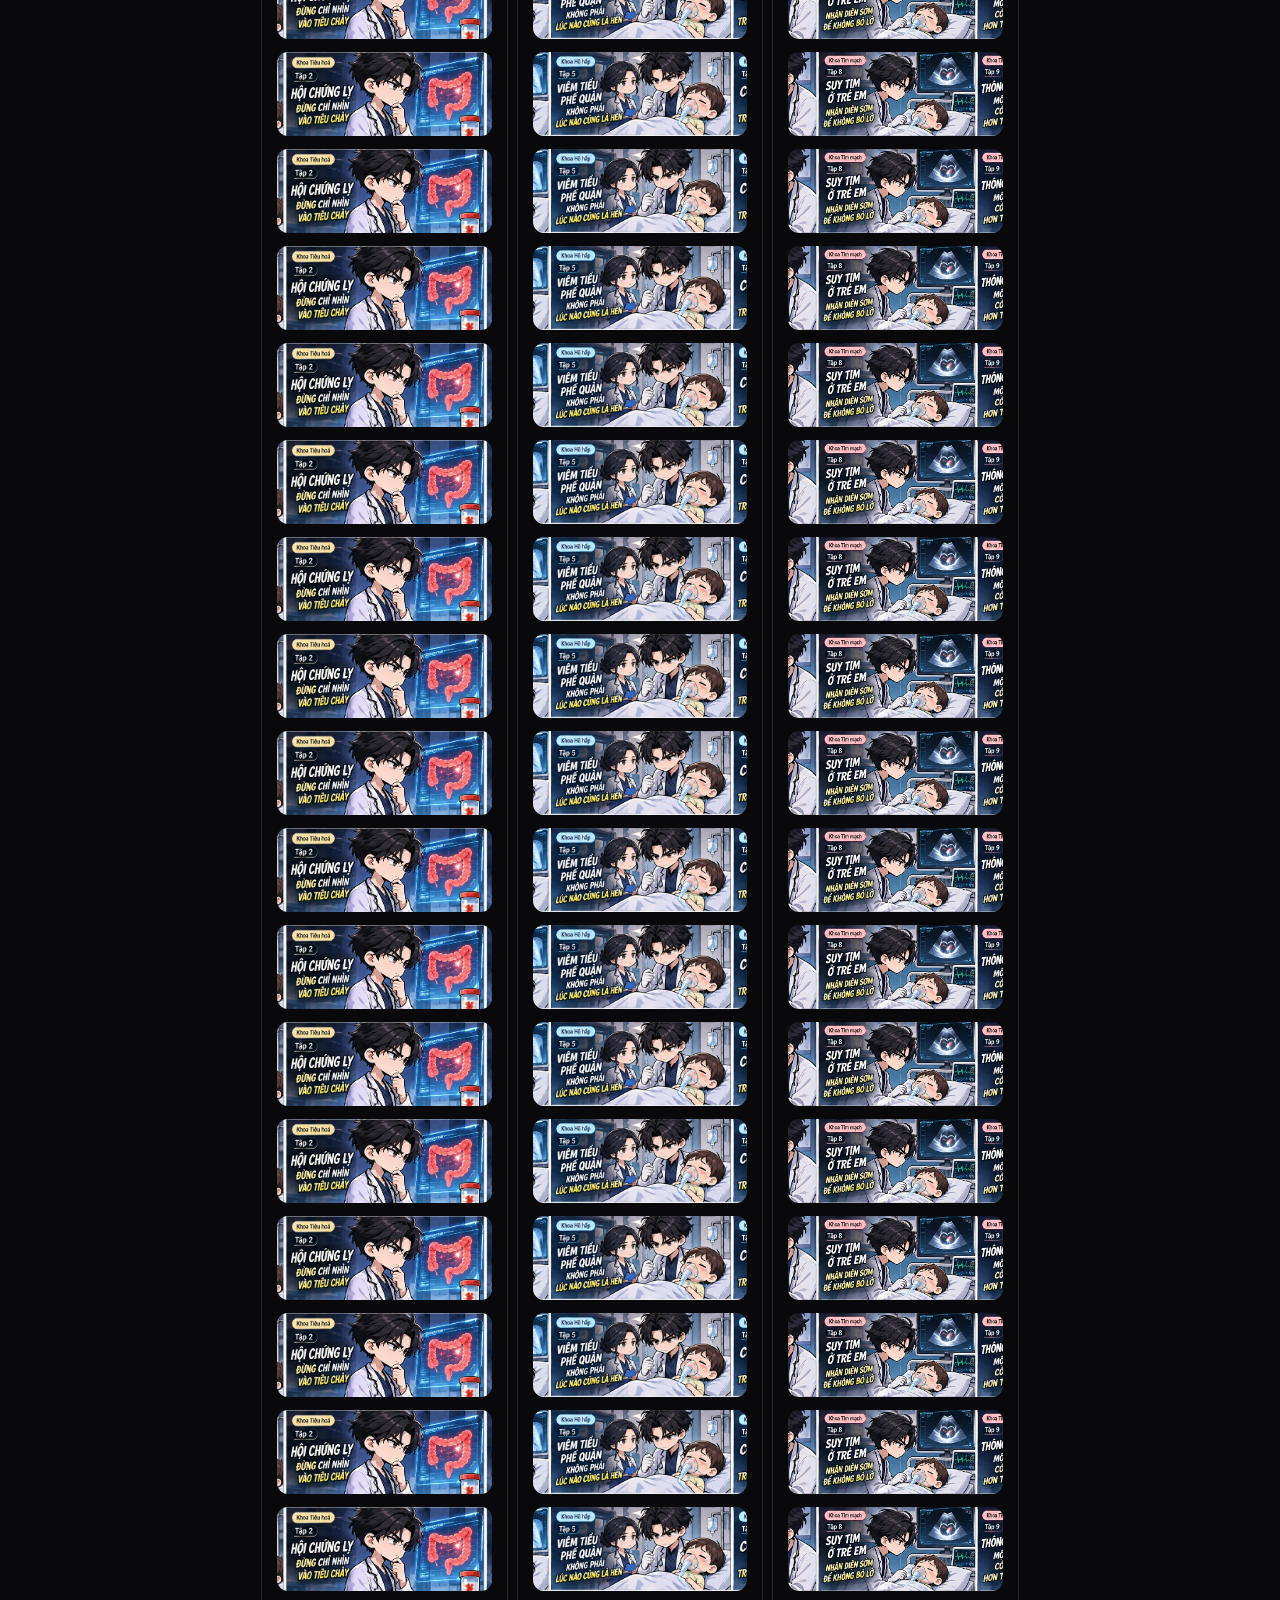
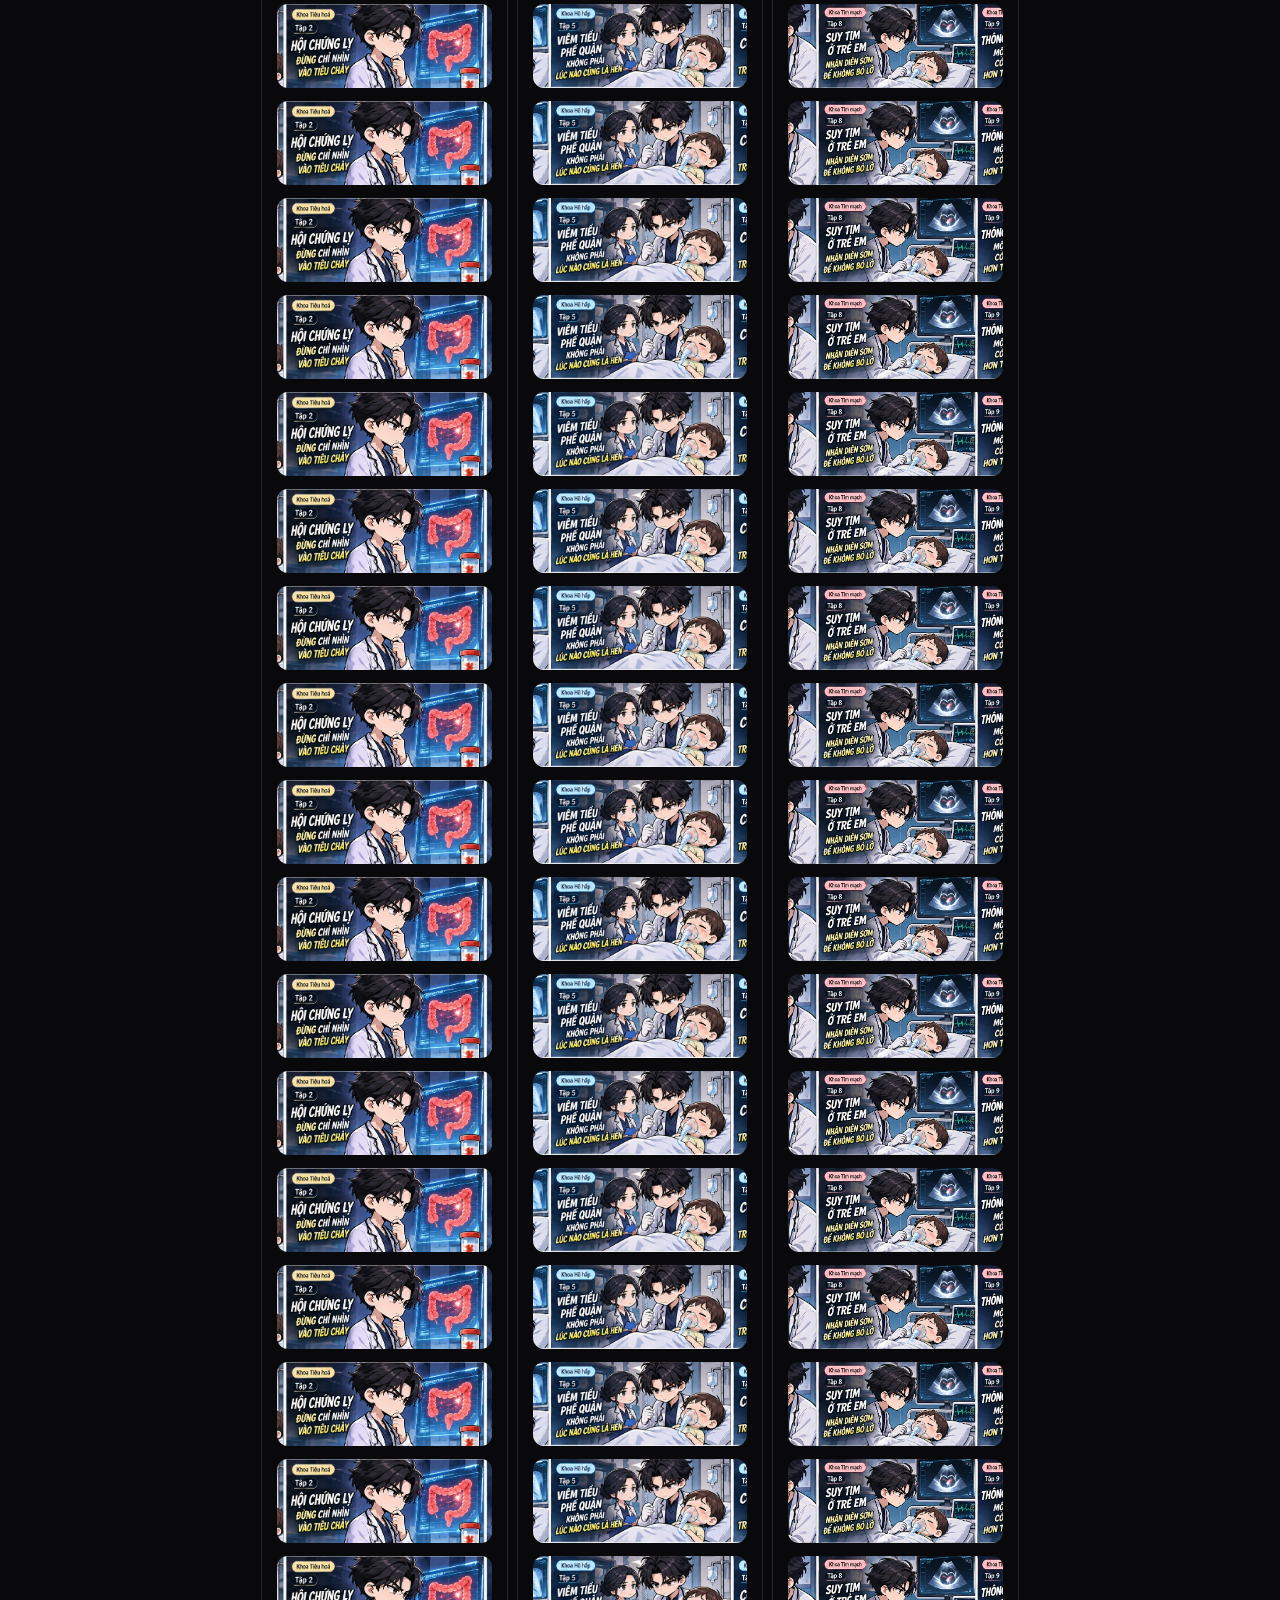
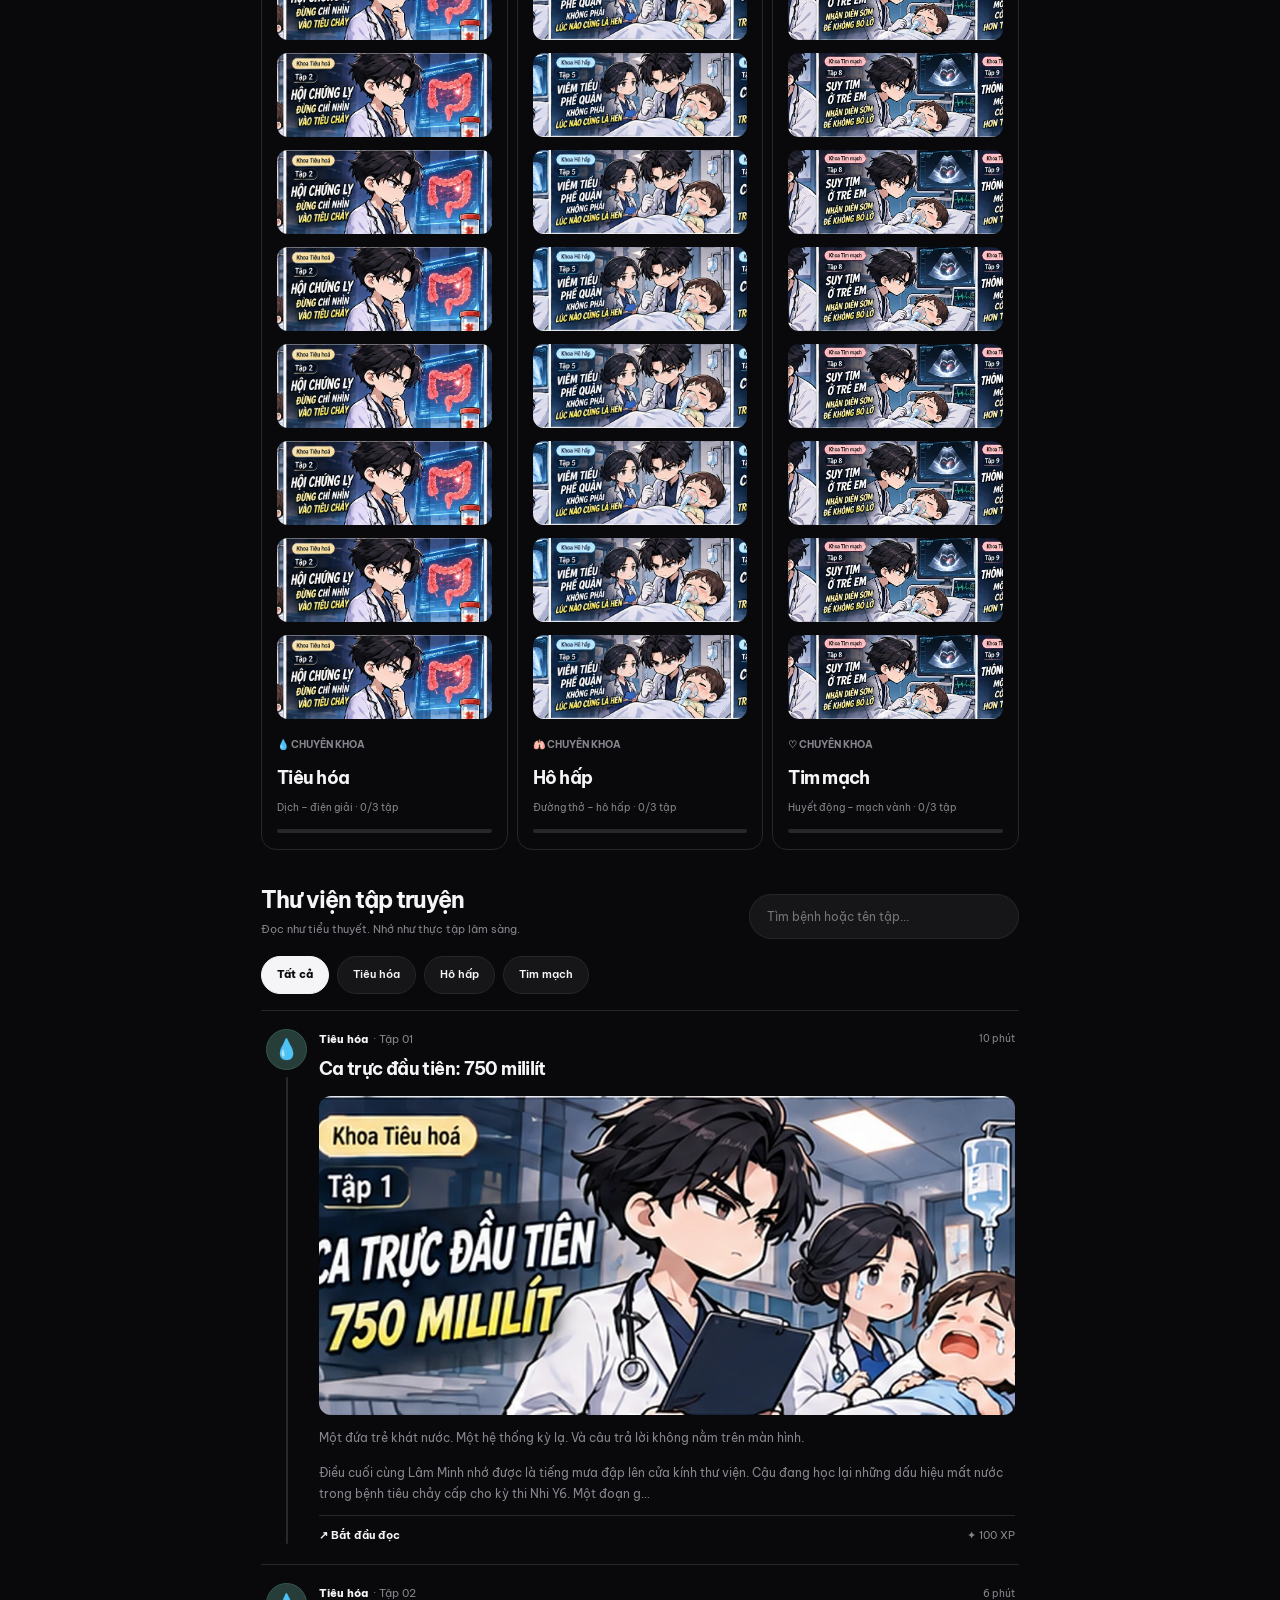
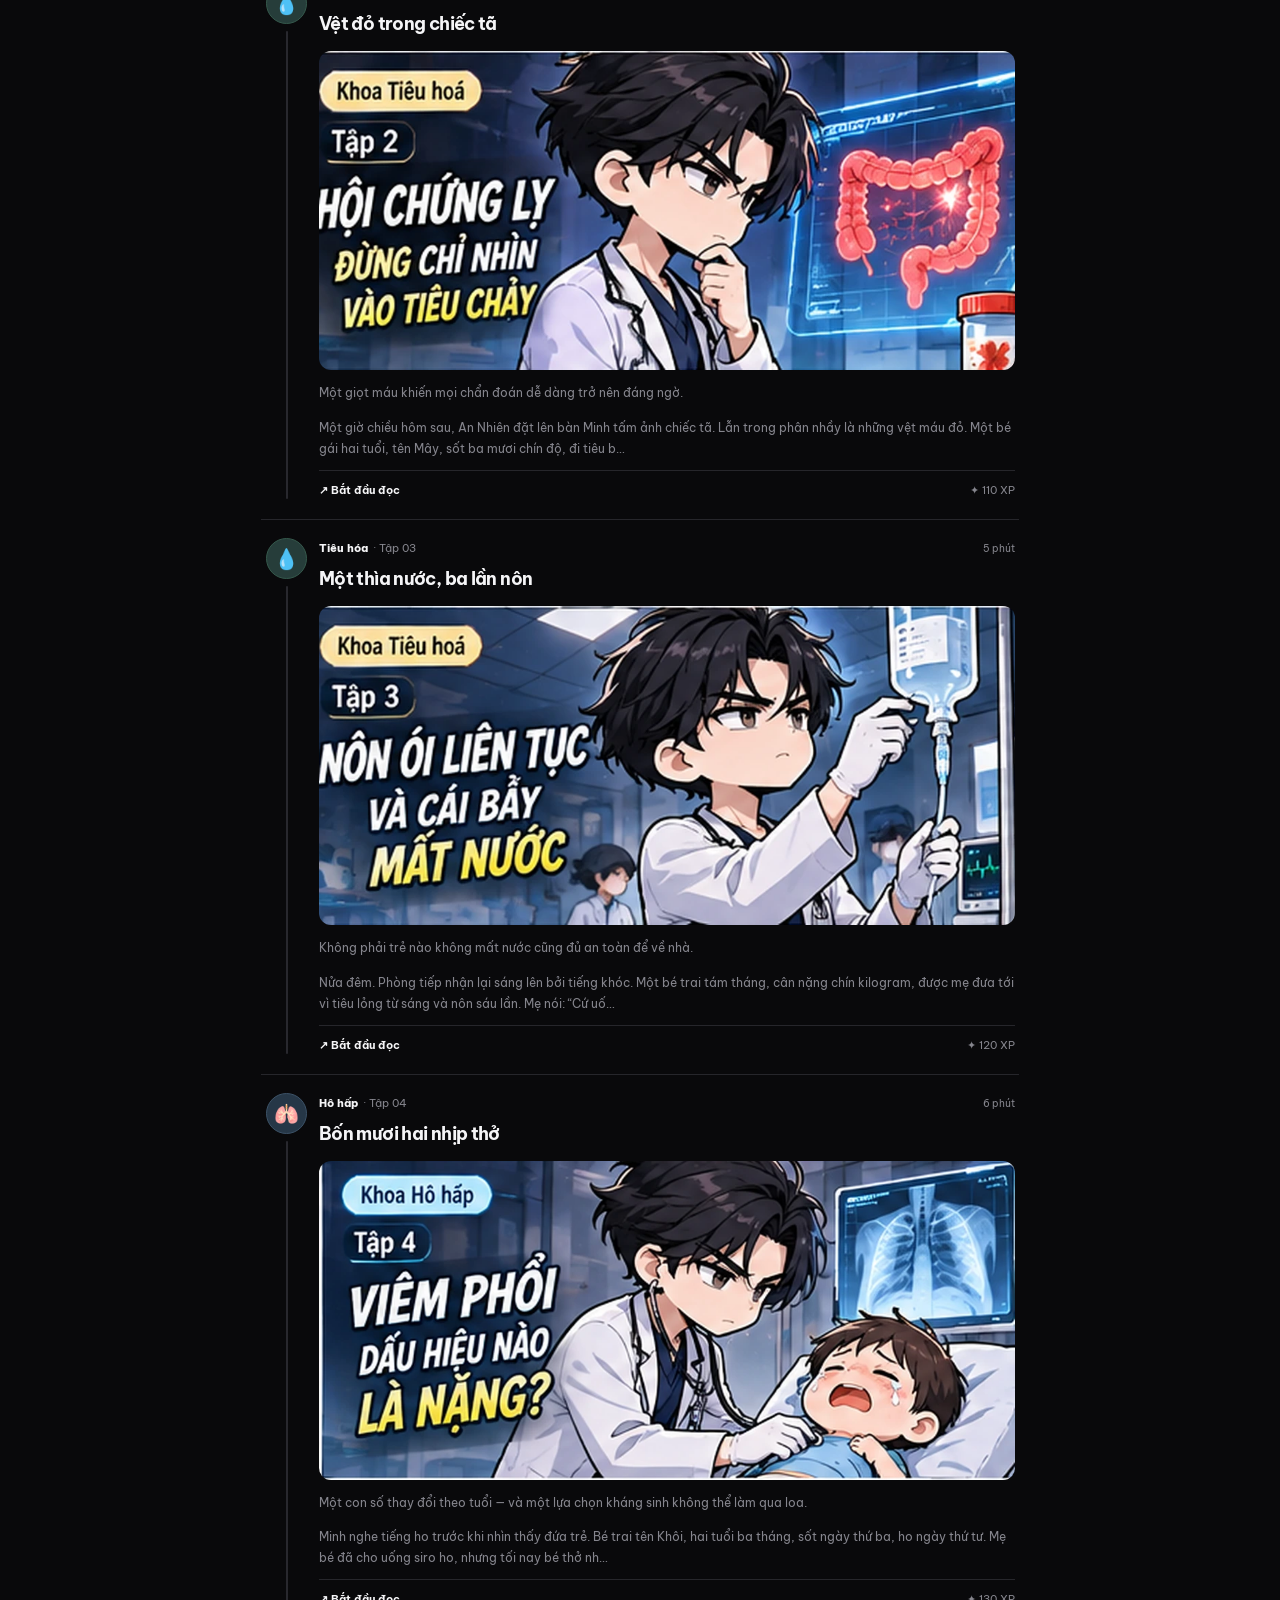
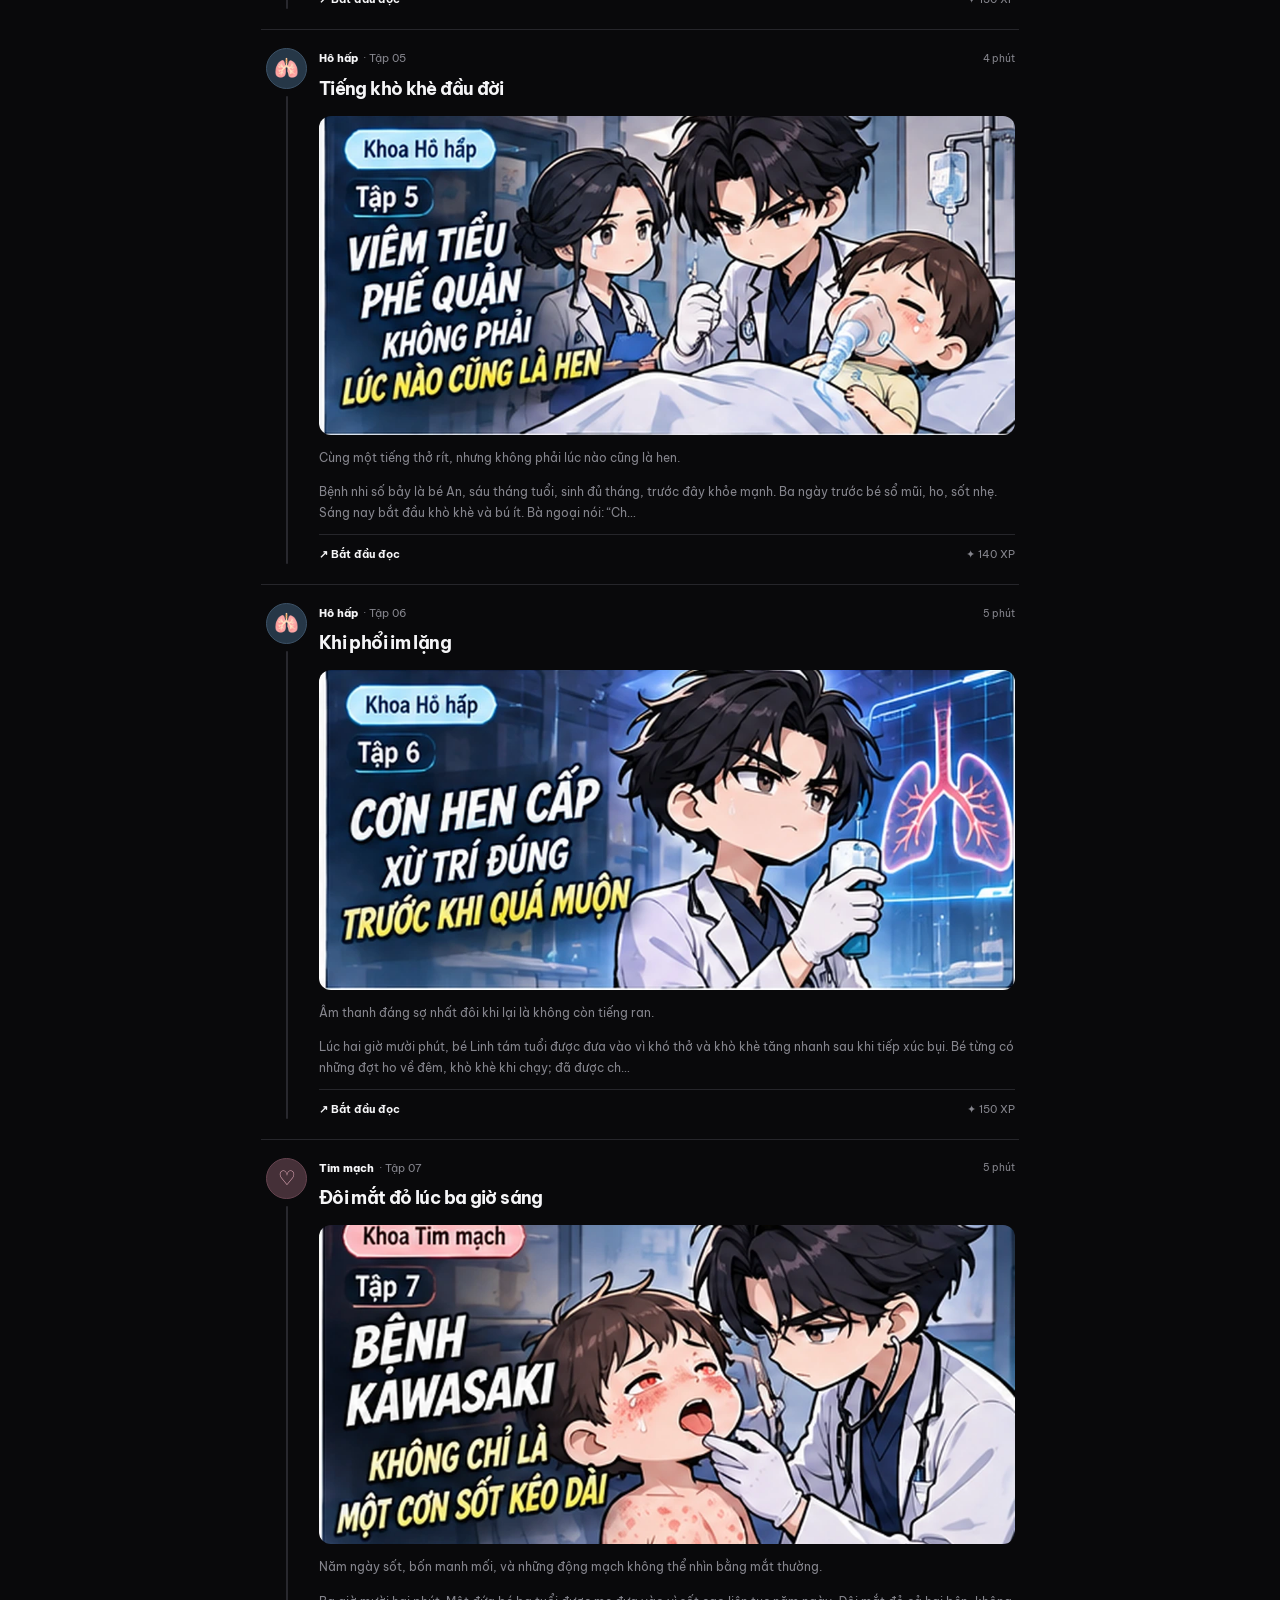
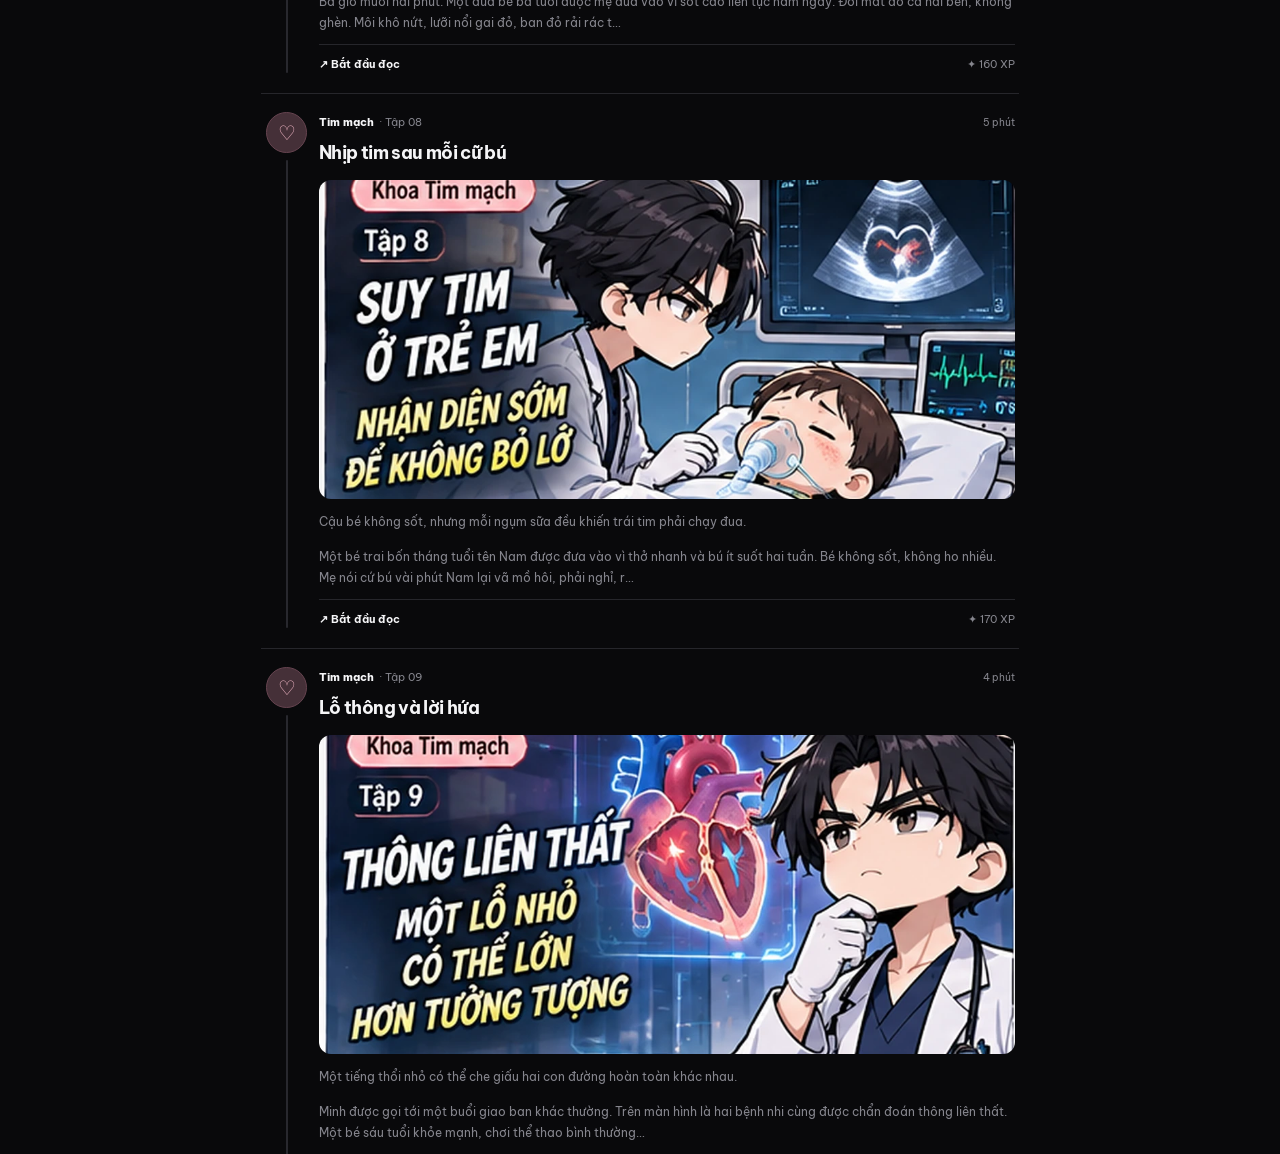
==== commit 887d1e6c: "Add 18 manhua episode covers, department banners, and story illustrations" ====
--- a/index.html
+++ b/index.html
@@ -1 +1 @@
-<!doctype html><html lang="vi"><head><meta charset="utf-8"><meta name="viewport" content="width=device-width,initial-scale=1,viewport-fit=cover"><meta name="theme-color" content="#101729"><meta name="description" content="Truyện xuyên không hệ thống thần y — học Nhi Y6 qua ca trực cấp cứu."><title>Bệnh viện không ngủ — Hệ thống thần y</title><link rel="icon" href="./icon.svg" type="image/svg+xml"><link rel="manifest" href="./manifest.webmanifest"><link rel="preconnect" href="https://fonts.googleapis.com"><link rel="preconnect" href="https://fonts.gstatic.com" crossorigin><link href="https://fonts.googleapis.com/css2?family=Be+Vietnam+Pro:wght@400;500;600;700;800&family=Literata:opsz,wght@7..72,400;7..72,500;7..72,600;7..72,700&display=swap" rel="stylesheet"><link rel="stylesheet" href="./styles.css?v=2"><link rel="stylesheet" href="./threads.css?v=5"><script defer src="./stories.js?v=2"></script><script defer src="./app.js?v=5"></script><script defer src="./background-player.js?v=4"></script></head><body><div id="progress" class="progress"></div><header class="top"><a href="#/" class="brand"><span class="logo">✦</span><span>BỆNH VIỆN KHÔNG NGỦ<small>HỆ THỐNG THẦN Y · NHI Y6</small></span></a><div class="actions"><span id="xp">✦ 0 XP</span><button id="theme" aria-label="Đổi giao diện">☾</button><button id="menuBtn" aria-label="Danh mục">☰</button></div></header><div id="menu" hidden></div><div id="root"></div><div id="toast" role="status"></div><footer>✦ BỆNH VIỆN KHÔNG NGỦ · KIẾN THỨC HỌC TẬP, KHÔNG THAY THẾ PHÁC ĐỒ ĐIỀU TRỊ THỰC TẾ ✦</footer></body></html>+<!doctype html><html lang="vi"><head><meta charset="utf-8"><meta name="viewport" content="width=device-width,initial-scale=1,viewport-fit=cover"><meta name="theme-color" content="#101729"><meta name="description" content="Truyện xuyên không hệ thống thần y — học Nhi Y6 qua ca trực cấp cứu."><title>Bệnh viện không ngủ — Hệ thống thần y</title><link rel="icon" href="./icon.svg" type="image/svg+xml"><link rel="manifest" href="./manifest.webmanifest"><link rel="preconnect" href="https://fonts.googleapis.com"><link rel="preconnect" href="https://fonts.gstatic.com" crossorigin><link href="https://fonts.googleapis.com/css2?family=Be+Vietnam+Pro:wght@400;500;600;700;800&family=Literata:opsz,wght@7..72,400;7..72,500;7..72,600;7..72,700&display=swap" rel="stylesheet"><link rel="stylesheet" href="./styles.css?v=2"><link rel="stylesheet" href="./threads.css?v=5"><script defer src="./stories.js?v=2"></script><script defer src="./app.js?v=5"></script><script defer src="./background-player.js?v=4"></script><link rel="stylesheet" href="./image-enhancements.css?v=images-v1"><script defer src="./image-enhancements.js?v=images-v1"></script></head><body><div id="progress" class="progress"></div><header class="top"><a href="#/" class="brand"><span class="logo">✦</span><span>BỆNH VIỆN KHÔNG NGỦ<small>HỆ THỐNG THẦN Y · NHI Y6</small></span></a><div class="actions"><span id="xp">✦ 0 XP</span><button id="theme" aria-label="Đổi giao diện">☾</button><button id="menuBtn" aria-label="Danh mục">☰</button></div></header><div id="menu" hidden></div><div id="root"></div><div id="toast" role="status"></div><footer>✦ BỆNH VIỆN KHÔNG NGỦ · KIẾN THỨC HỌC TẬP, KHÔNG THAY THẾ PHÁC ĐỒ ĐIỀU TRỊ THỰC TẾ ✦</footer></body></html>
--- a/image-enhancements.css
+++ b/image-enhancements.css
@@ -0,0 +1,35 @@
+/* Bệnh viện không ngủ — picture layer. Load after threads.css. */
+.story-image { margin: 14px 0 18px; padding: 0; border: 0; overflow: hidden; }
+.story-image[hidden] { display: none !important; }
+.story-image__open { display: block; width: 100%; margin: 0; padding: 0; line-height: 0; border: 0; background: none; border-radius: 12px; overflow: hidden; cursor: zoom-in; }
+.story-image__open img { display: block; width: 100%; height: auto; object-fit: cover; transition: transform .25s ease; }
+.story-image__open:hover img { transform: scale(1.017); }
+.story-image figcaption { color: var(--muted); font: 500 11px/1.6 var(--sans); margin: 9px 2px 0; }
+.story-image--card { margin: 12px 0 13px; }
+.story-image--card .story-image__open { border-radius: 12px; }
+.story-image--card img { width: 100%; aspect-ratio: 2.18 / 1; object-fit: cover; background: var(--panel); }
+.story-image--reader-cover { margin: 20px 0 18px; }
+.story-image--reader-cover .story-image__open { border-radius: 16px; }
+.story-image--reader-cover img { aspect-ratio: 2.05 / 1; object-fit: cover; background: var(--panel); }
+.story-image--scene { margin: 17px 0 24px 47px; max-width: calc(100% - 47px); }
+.story-image--scene .story-image__open { border-radius: 15px; }
+.story-image--scene img { width: 100%; max-height: 570px; object-fit: cover; object-position: center 40%; background: var(--panel); }
+.story-dept-banner { display: block; width: 100%; height: 84px; object-fit: cover; border-radius: 11px; margin: 0 0 13px; background: var(--panel); }
+.story-filter-banner { overflow: hidden; position: relative; isolation: isolate; margin: 6px 0 18px; border-radius: 15px; min-height: 155px; border: 1px solid var(--border); }
+.story-filter-banner img { display: block; width: 100%; height: 170px; object-fit: cover; }
+.story-filter-banner:after { content: ''; display: block; position: absolute; inset: 0; z-index: 0; background: linear-gradient(0deg,rgba(5,7,15,.76),transparent 78%); pointer-events: none; }
+.story-filter-banner__title { position: absolute; z-index: 1; bottom: 16px; left: 19px; right: 12px; color: white; font: 800 18px/1.3 var(--sans); text-shadow: 0 2px 7px #0009; }
+.story-image-viewer { position: fixed; inset: 0; z-index: 9999; padding: 50px 13px 16px; display: grid; place-items: center; background: rgba(4,5,9,.94); backdrop-filter: blur(8px); overflow-y: auto; }
+.story-image-viewer img { display: block; max-width: min(98vw, 1100px); max-height: calc(100dvh - 80px); width: auto; height: auto; border-radius: 10px; object-fit: contain; }
+.story-image-viewer__close { position: fixed; right: 16px; top: 15px; z-index: 1; border: 1px solid #ffffff50; color: white; background: #222b; width: 40px; height: 40px; border-radius: 50%; font-size: 18px; cursor: pointer; }
+@media(max-width:560px){
+ .story-dept-banner { height: 68px; border-radius: 8px; }
+ .story-image--reader-cover { margin: 16px -4px 10px; }
+ .story-image--reader-cover .story-image__open { border-radius: 13px; }
+ .story-image--reader-cover img { aspect-ratio: 2 / 1; }
+ .story-image--scene { margin: 12px 0 22px 42px; max-width: calc(100% - 42px); }
+ .story-image--scene img { max-height: 470px; }
+ .story-filter-banner img { height: 143px; }
+ .story-filter-banner__title { font-size: 16px; }
+}
+@media(prefers-reduced-motion: reduce){ .story-image__open img { transition: none; } }
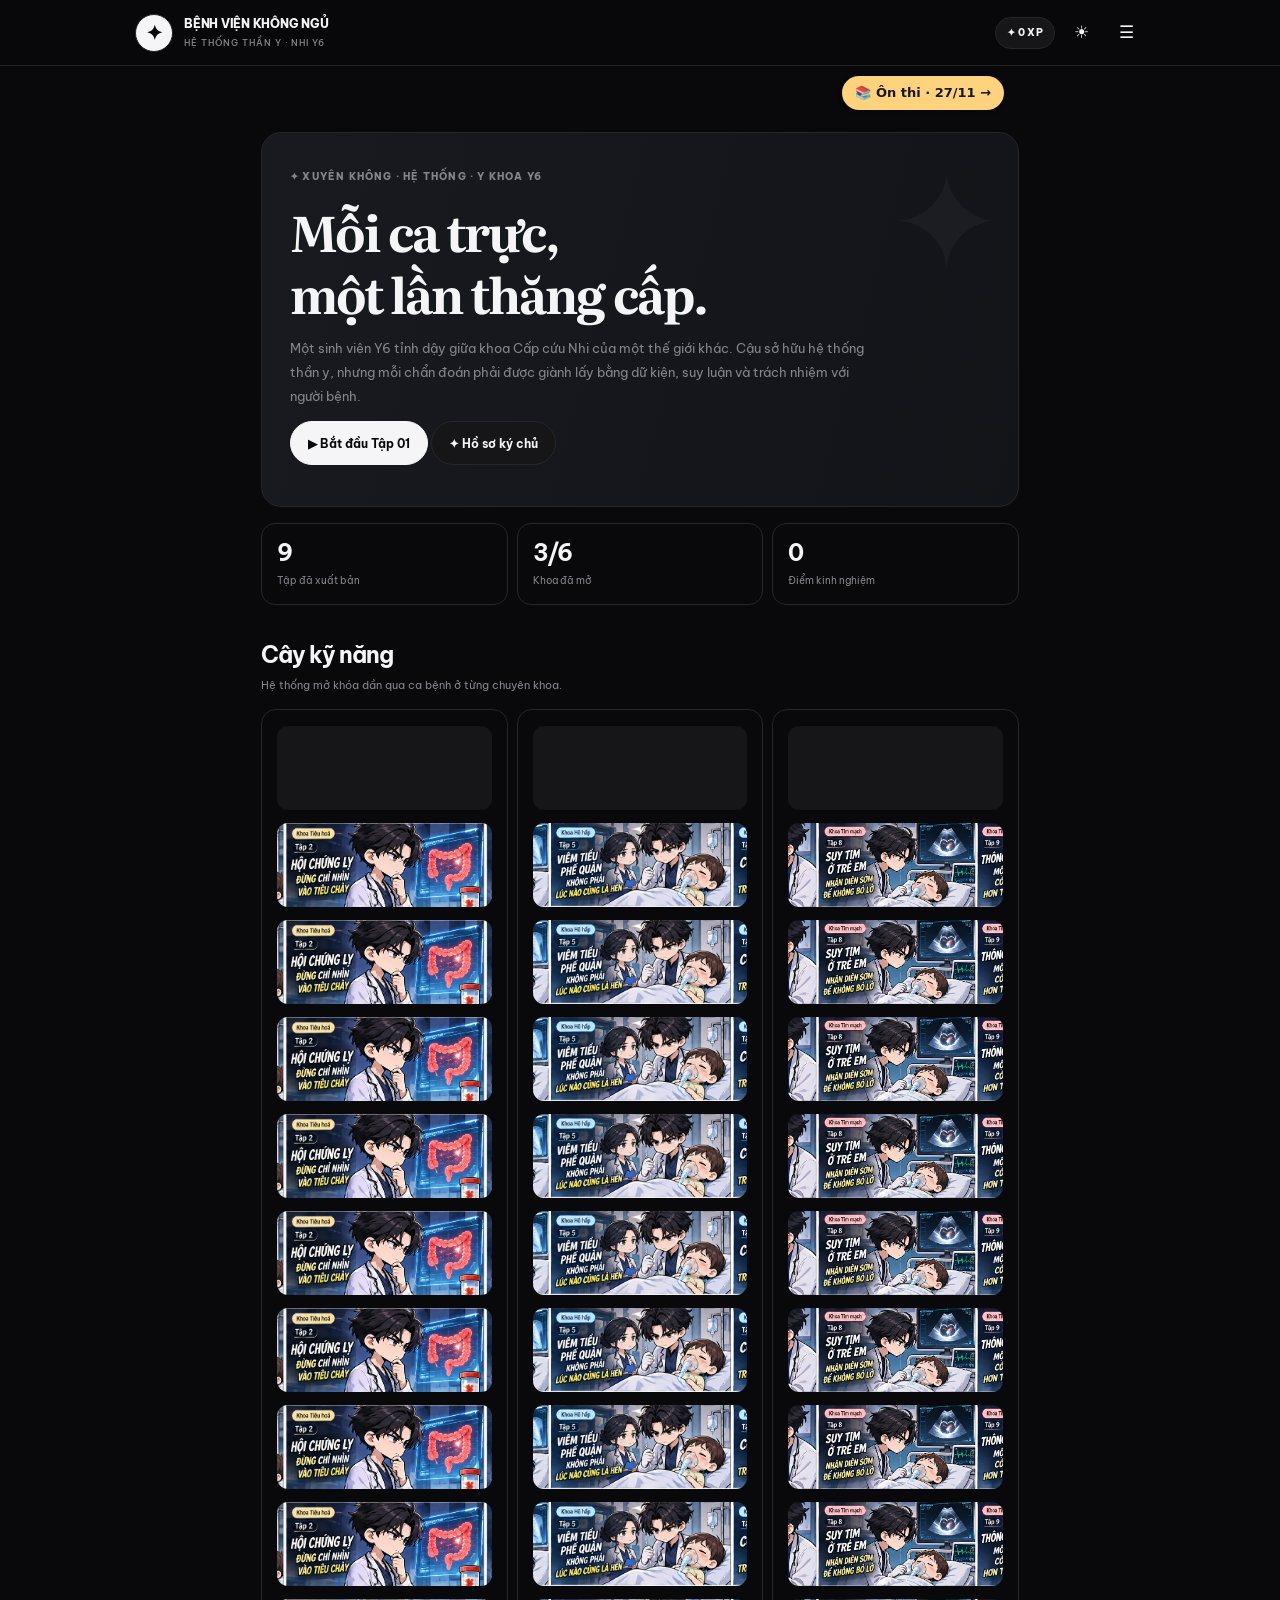
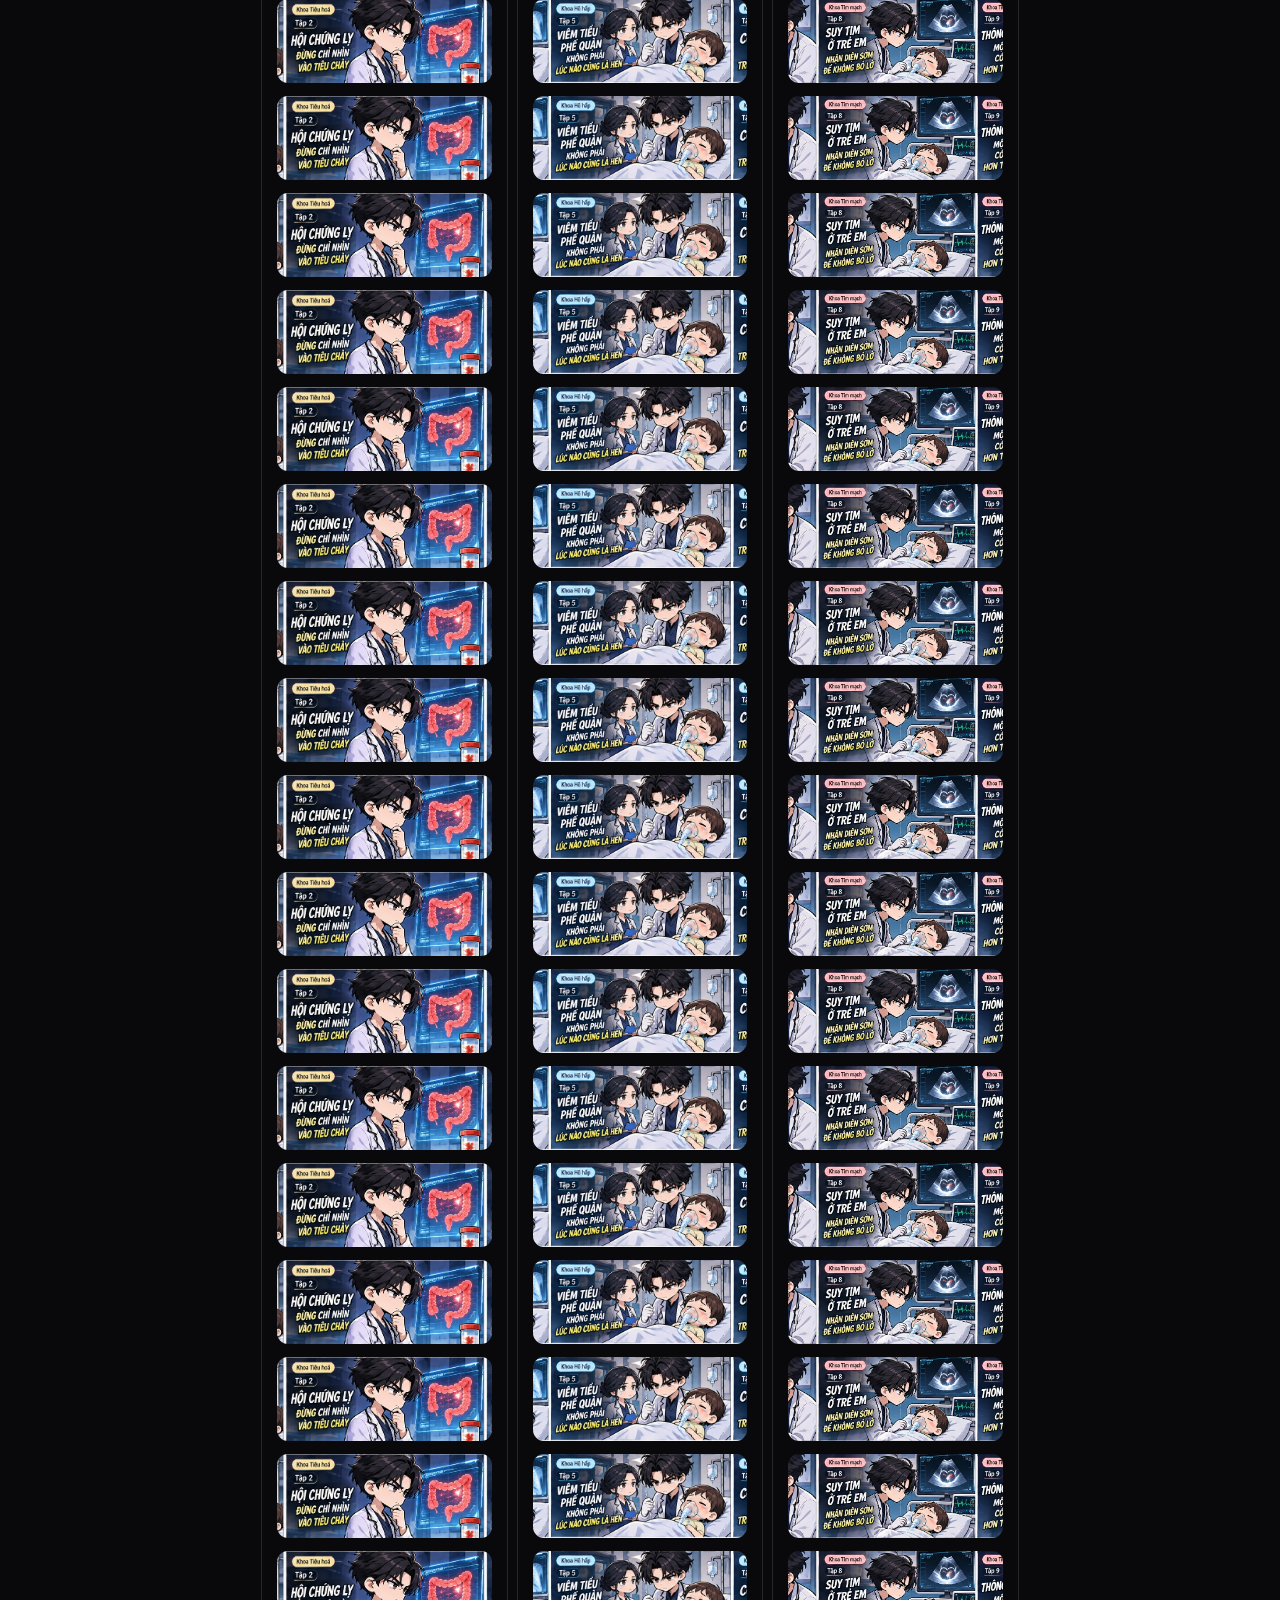
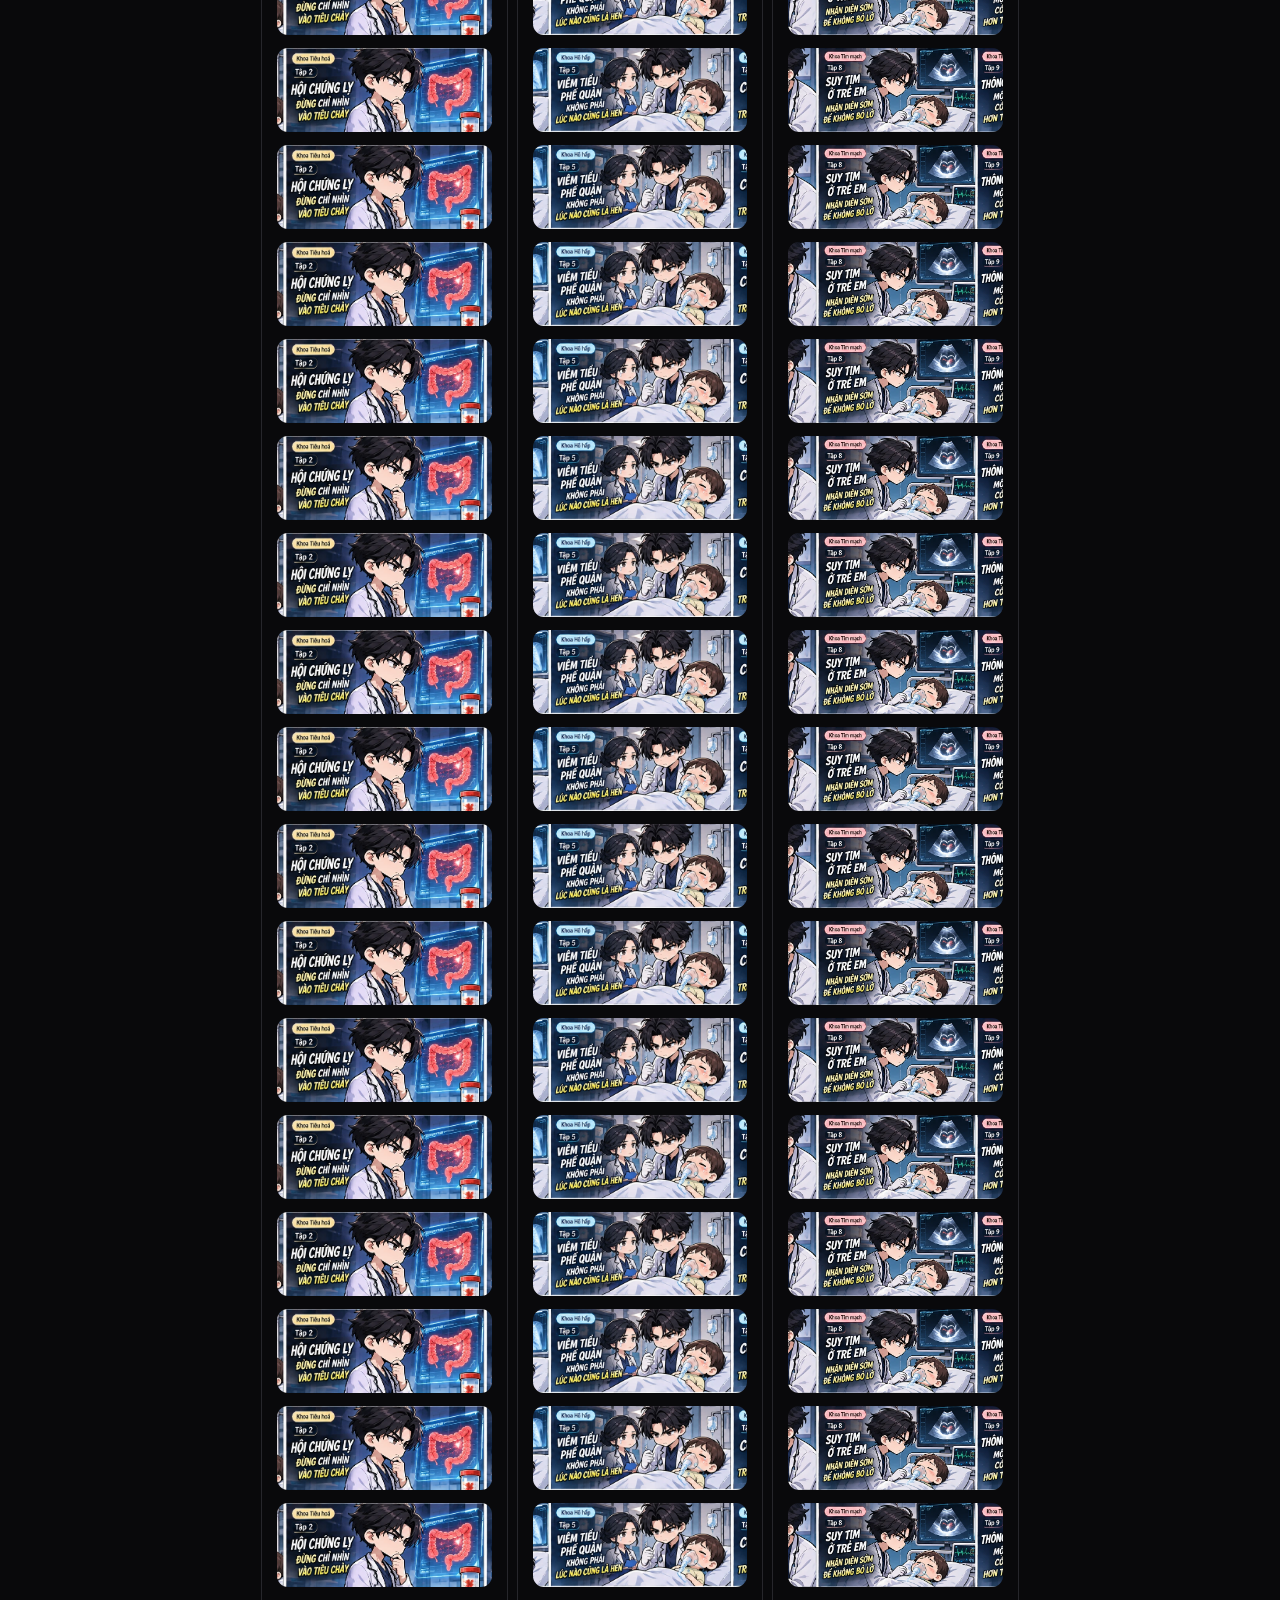
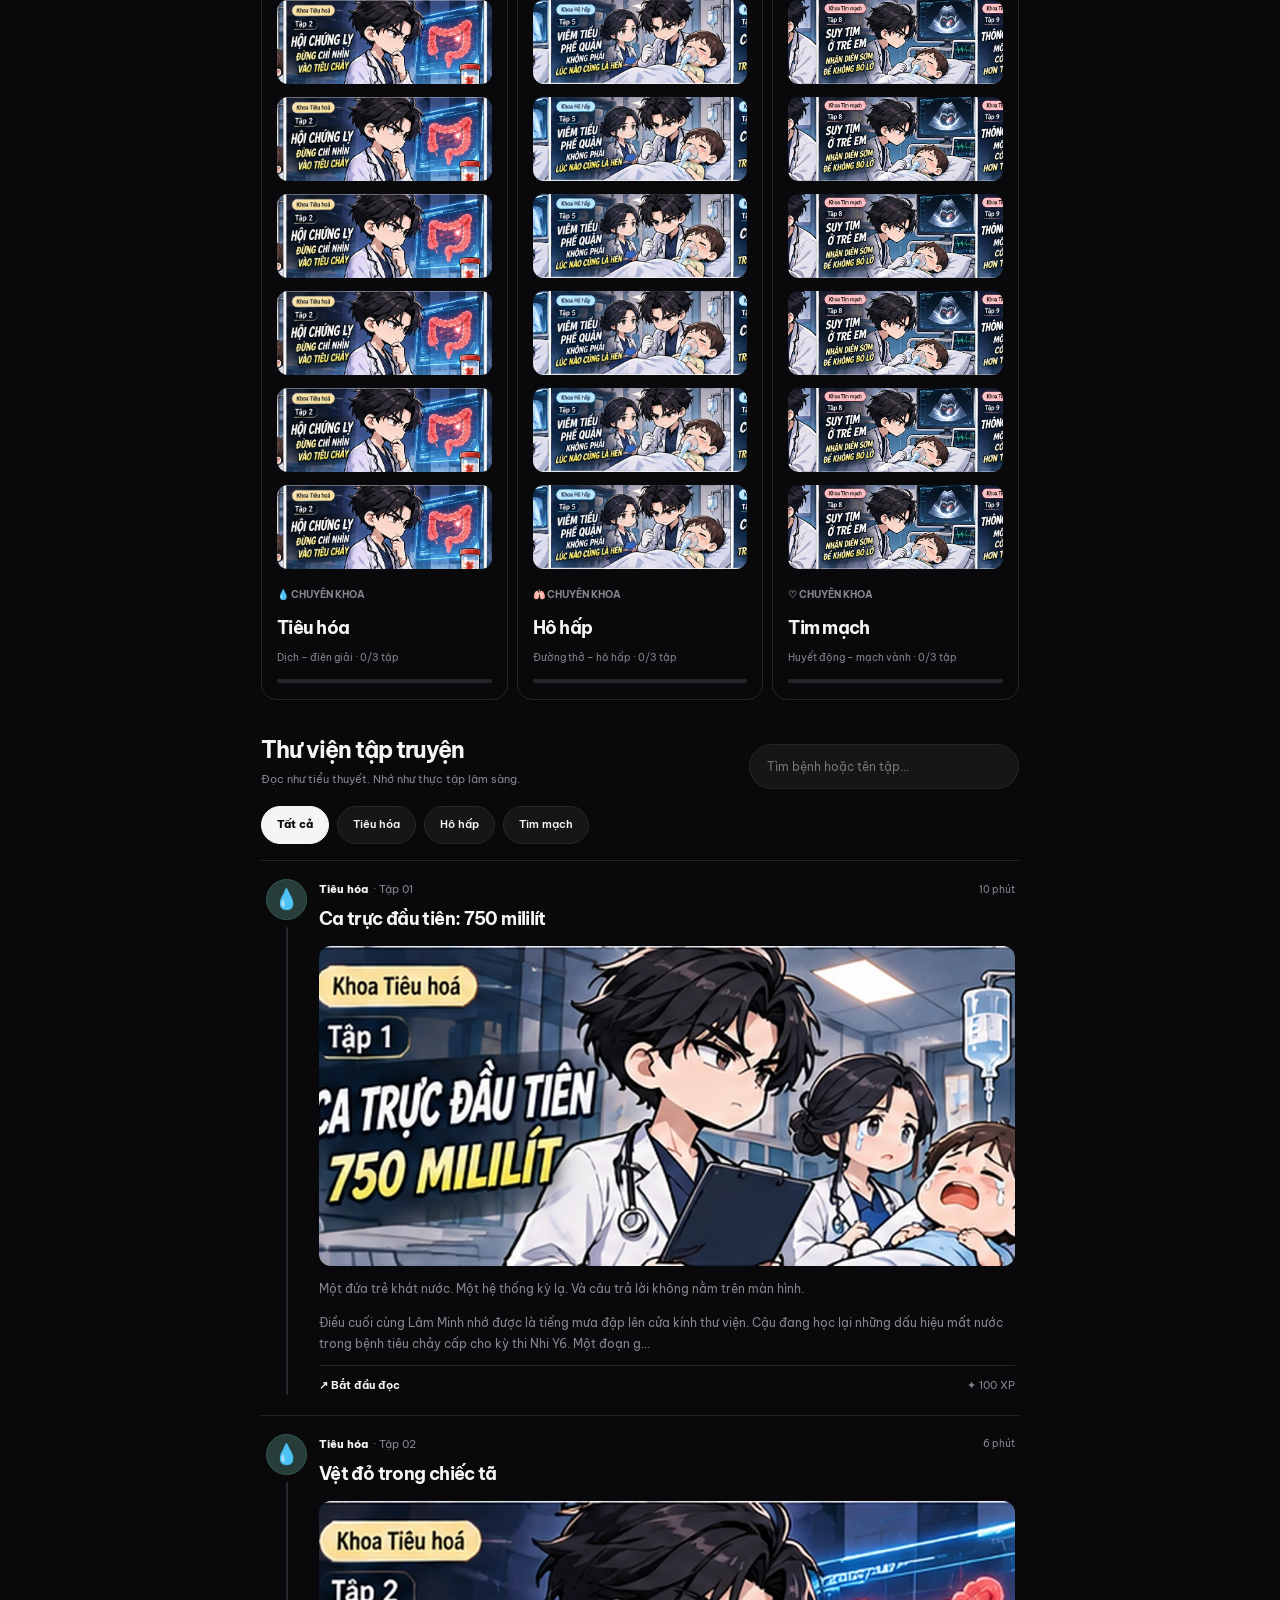
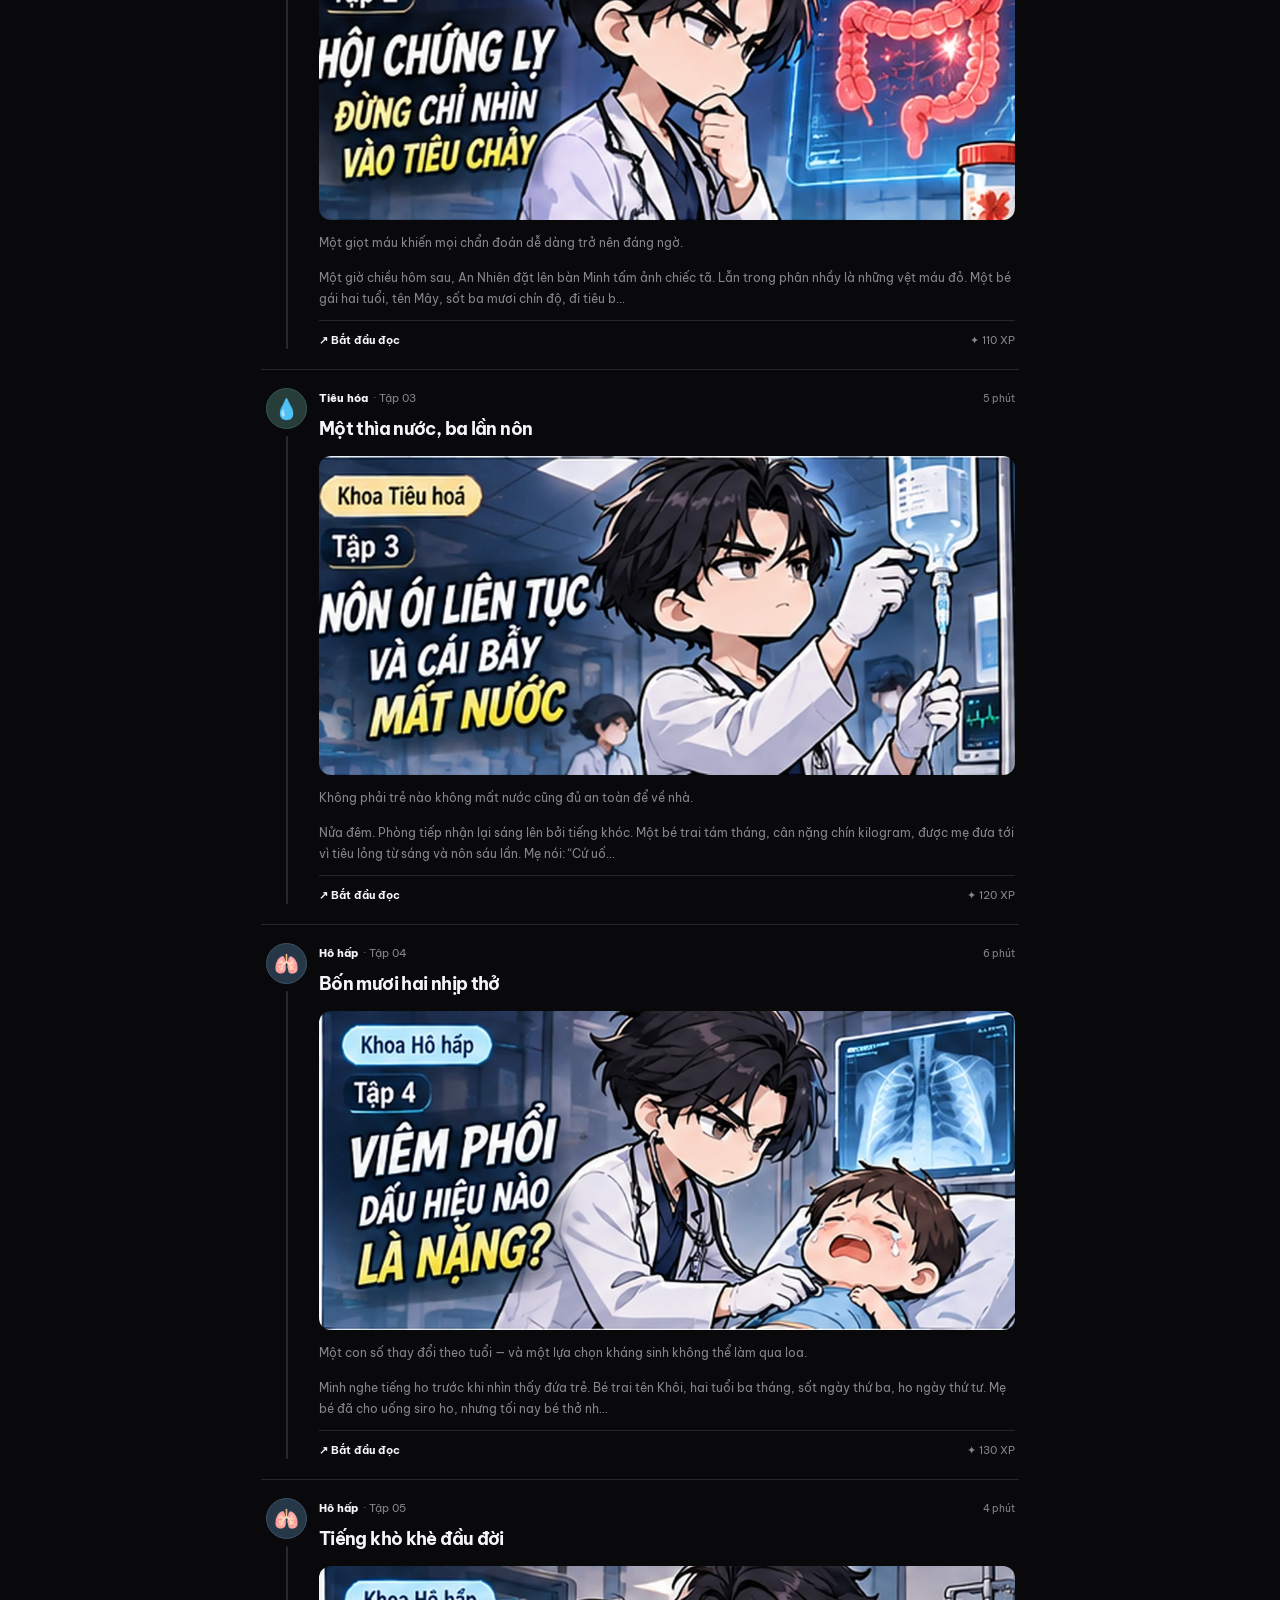
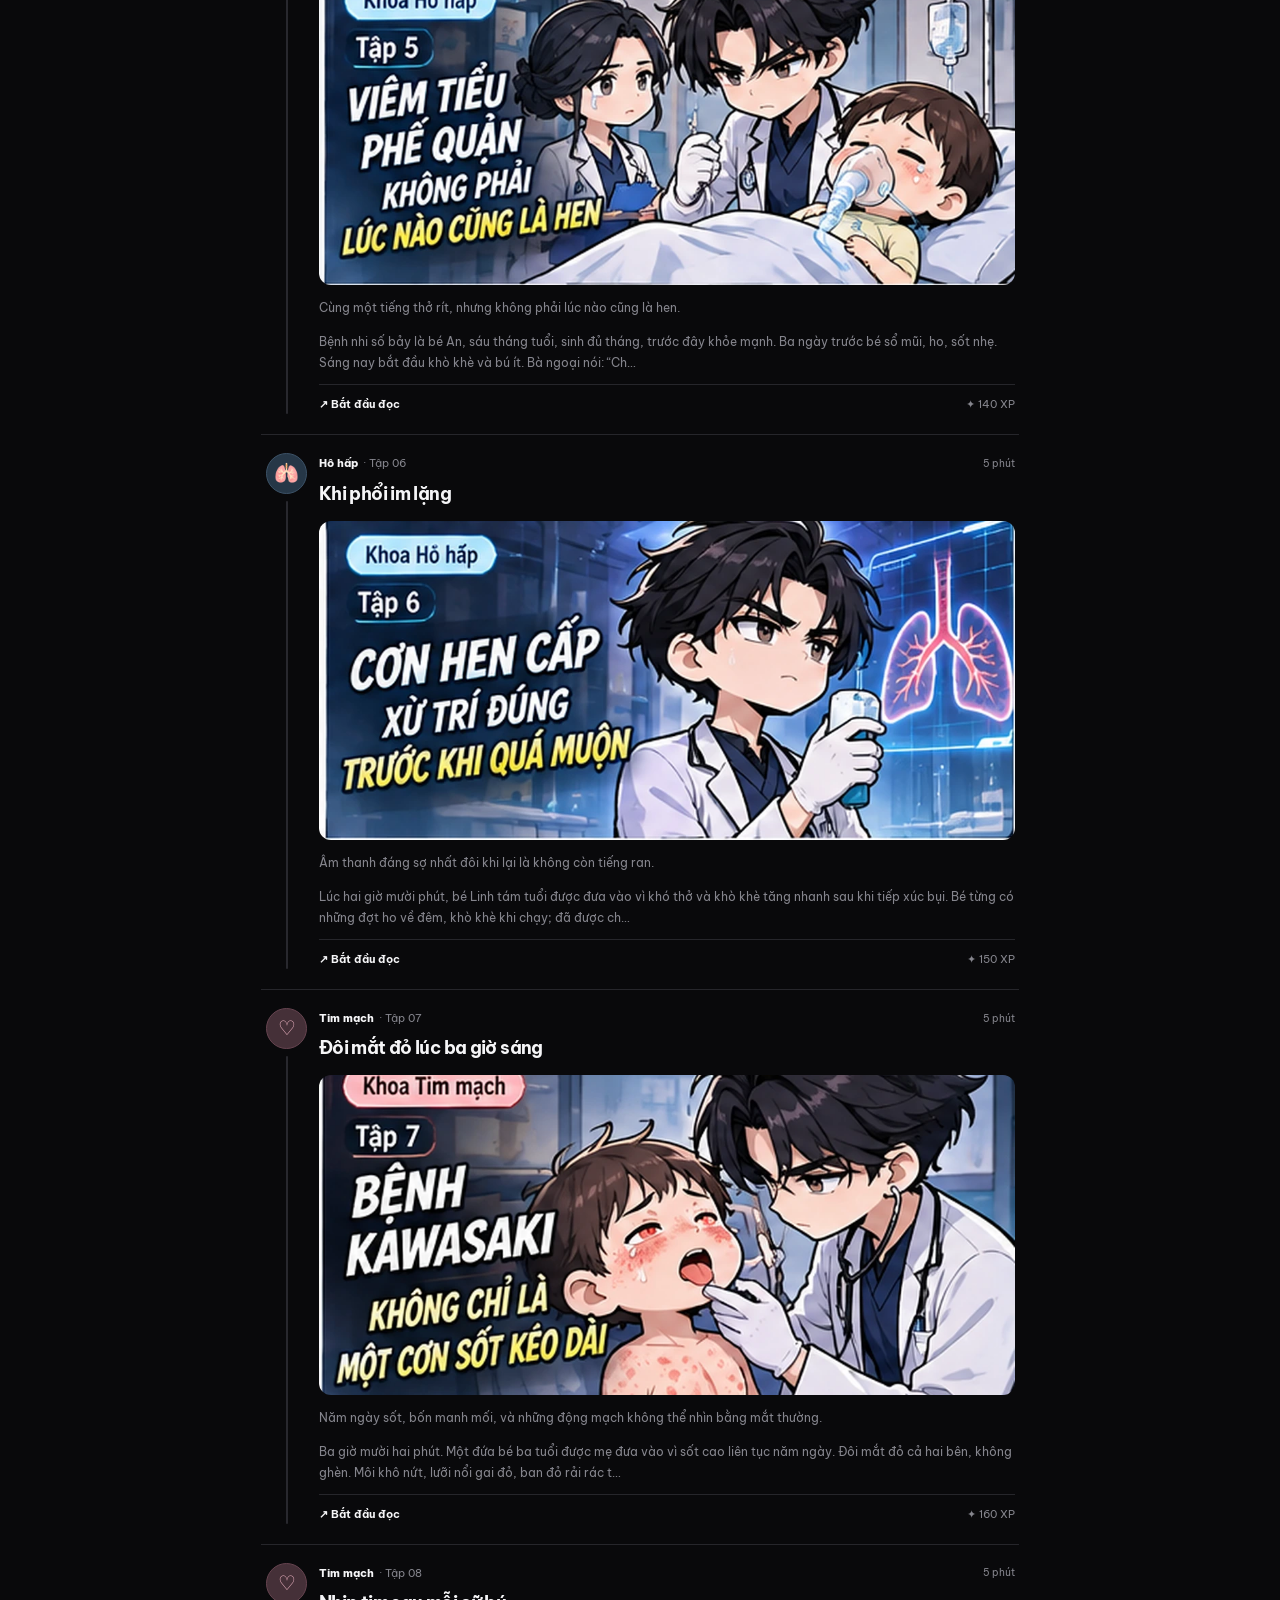
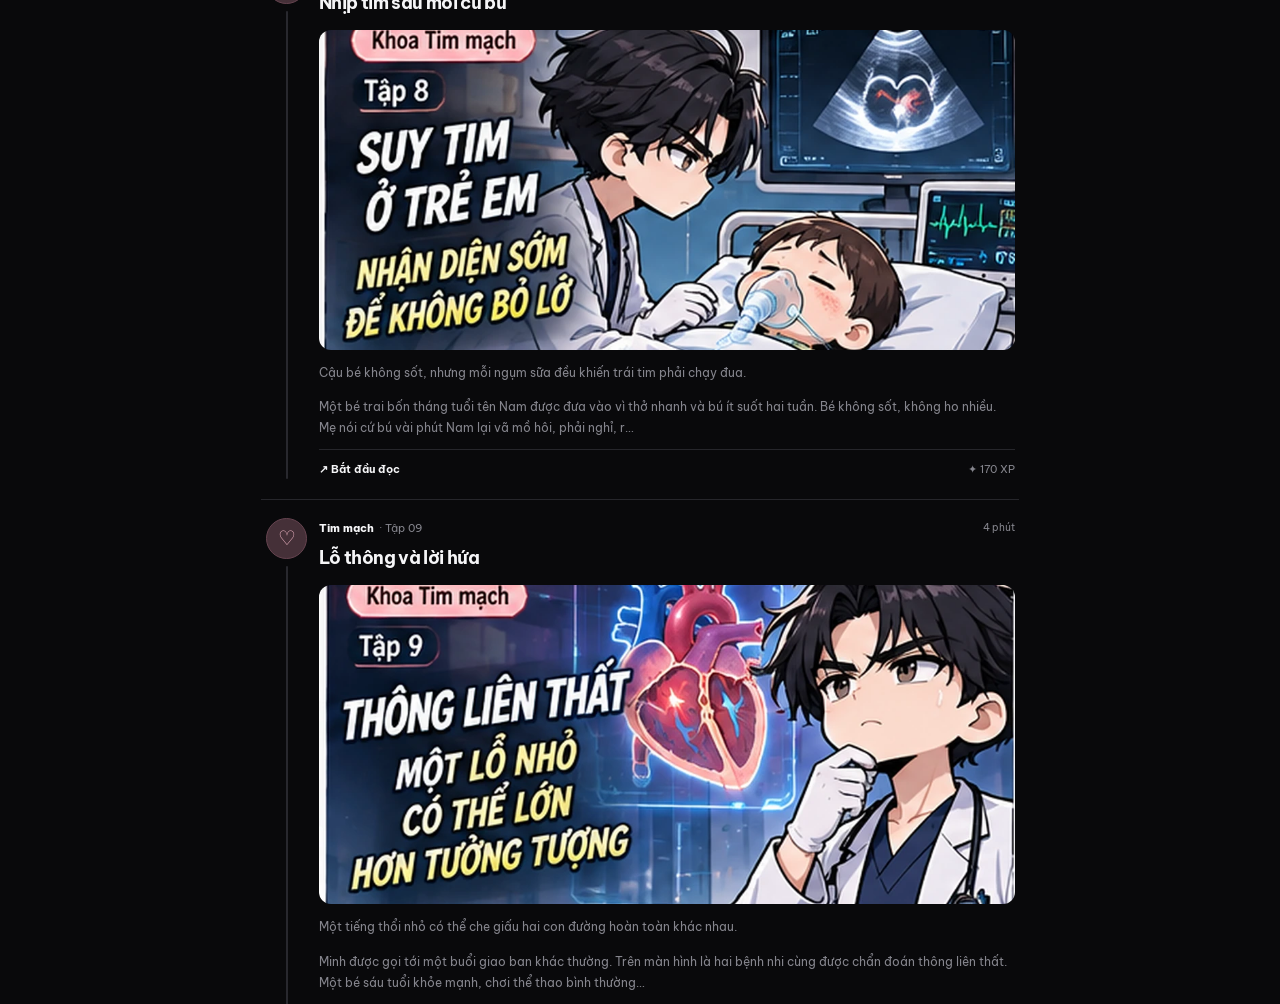
==== commit cd378927: "Add small exam review entry without changing story or audio" ====
--- a/index.html
+++ b/index.html
@@ -1 +1 @@
-<!doctype html><html lang="vi"><head><meta charset="utf-8"><meta name="viewport" content="width=device-width,initial-scale=1,viewport-fit=cover"><meta name="theme-color" content="#101729"><meta name="description" content="Truyện xuyên không hệ thống thần y — học Nhi Y6 qua ca trực cấp cứu."><title>Bệnh viện không ngủ — Hệ thống thần y</title><link rel="icon" href="./icon.svg" type="image/svg+xml"><link rel="manifest" href="./manifest.webmanifest"><link rel="preconnect" href="https://fonts.googleapis.com"><link rel="preconnect" href="https://fonts.gstatic.com" crossorigin><link href="https://fonts.googleapis.com/css2?family=Be+Vietnam+Pro:wght@400;500;600;700;800&family=Literata:opsz,wght@7..72,400;7..72,500;7..72,600;7..72,700&display=swap" rel="stylesheet"><link rel="stylesheet" href="./styles.css?v=2"><link rel="stylesheet" href="./threads.css?v=5"><script defer src="./stories.js?v=2"></script><script defer src="./app.js?v=5"></script><script defer src="./background-player.js?v=4"></script><link rel="stylesheet" href="./image-enhancements.css?v=images-v1"><script defer src="./image-enhancements.js?v=images-v1"></script></head><body><div id="progress" class="progress"></div><header class="top"><a href="#/" class="brand"><span class="logo">✦</span><span>BỆNH VIỆN KHÔNG NGỦ<small>HỆ THỐNG THẦN Y · NHI Y6</small></span></a><div class="actions"><span id="xp">✦ 0 XP</span><button id="theme" aria-label="Đổi giao diện">☾</button><button id="menuBtn" aria-label="Danh mục">☰</button></div></header><div id="menu" hidden></div><div id="root"></div><div id="toast" role="status"></div><footer>✦ BỆNH VIỆN KHÔNG NGỦ · KIẾN THỨC HỌC TẬP, KHÔNG THAY THẾ PHÁC ĐỒ ĐIỀU TRỊ THỰC TẾ ✦</footer></body></html>+<!doctype html><html lang="vi"><head><meta charset="utf-8"><meta name="viewport" content="width=device-width,initial-scale=1,viewport-fit=cover"><meta name="theme-color" content="#101729"><meta name="description" content="Truyện xuyên không hệ thống thần y — học Nhi Y6 qua ca trực cấp cứu."><title>Bệnh viện không ngủ — Hệ thống thần y</title><link rel="icon" href="./icon.svg" type="image/svg+xml"><link rel="manifest" href="./manifest.webmanifest"><link rel="preconnect" href="https://fonts.googleapis.com"><link rel="preconnect" href="https://fonts.gstatic.com" crossorigin><link href="https://fonts.googleapis.com/css2?family=Be+Vietnam+Pro:wght@400;500;600;700;800&family=Literata:opsz,wght@7..72,400;7..72,500;7..72,600;7..72,700&display=swap" rel="stylesheet"><link rel="stylesheet" href="./styles.css?v=2"><link rel="stylesheet" href="./threads.css?v=5"><script defer src="./stories.js?v=2"></script><script defer src="./app.js?v=5"></script><script defer src="./background-player.js?v=4"></script><link rel="stylesheet" href="./image-enhancements.css?v=images-v1"><script defer src="./image-enhancements.js?v=images-v1"></script></head><body><div id="progress" class="progress"></div><header class="top"><a href="#/" class="brand"><span class="logo">✦</span><span>BỆNH VIỆN KHÔNG NGỦ<small>HỆ THỐNG THẦN Y · NHI Y6</small></span></a><div class="actions"><span id="xp">✦ 0 XP</span><button id="theme" aria-label="Đổi giao diện">☾</button><button id="menuBtn" aria-label="Danh mục">☰</button></div></header><div id="menu" hidden></div><div style="max-width:760px;margin:10px auto 0;padding:0 16px;display:flex;justify-content:flex-end"><a id="exam-review-link" href="./on-thi.html" style="display:inline-flex;align-items:center;gap:6px;padding:8px 13px;border-radius:999px;background:#ffd27d;color:#171827;font:700 13px/1.4 system-ui,sans-serif;text-decoration:none;box-shadow:0 1px 5px #0003">📚 Ôn thi · 27/11 →</a></div><div id="root"></div><div id="toast" role="status"></div><footer>✦ BỆNH VIỆN KHÔNG NGỦ · KIẾN THỨC HỌC TẬP, KHÔNG THAY THẾ PHÁC ĐỒ ĐIỀU TRỊ THỰC TẾ ✦</footer></body></html>
